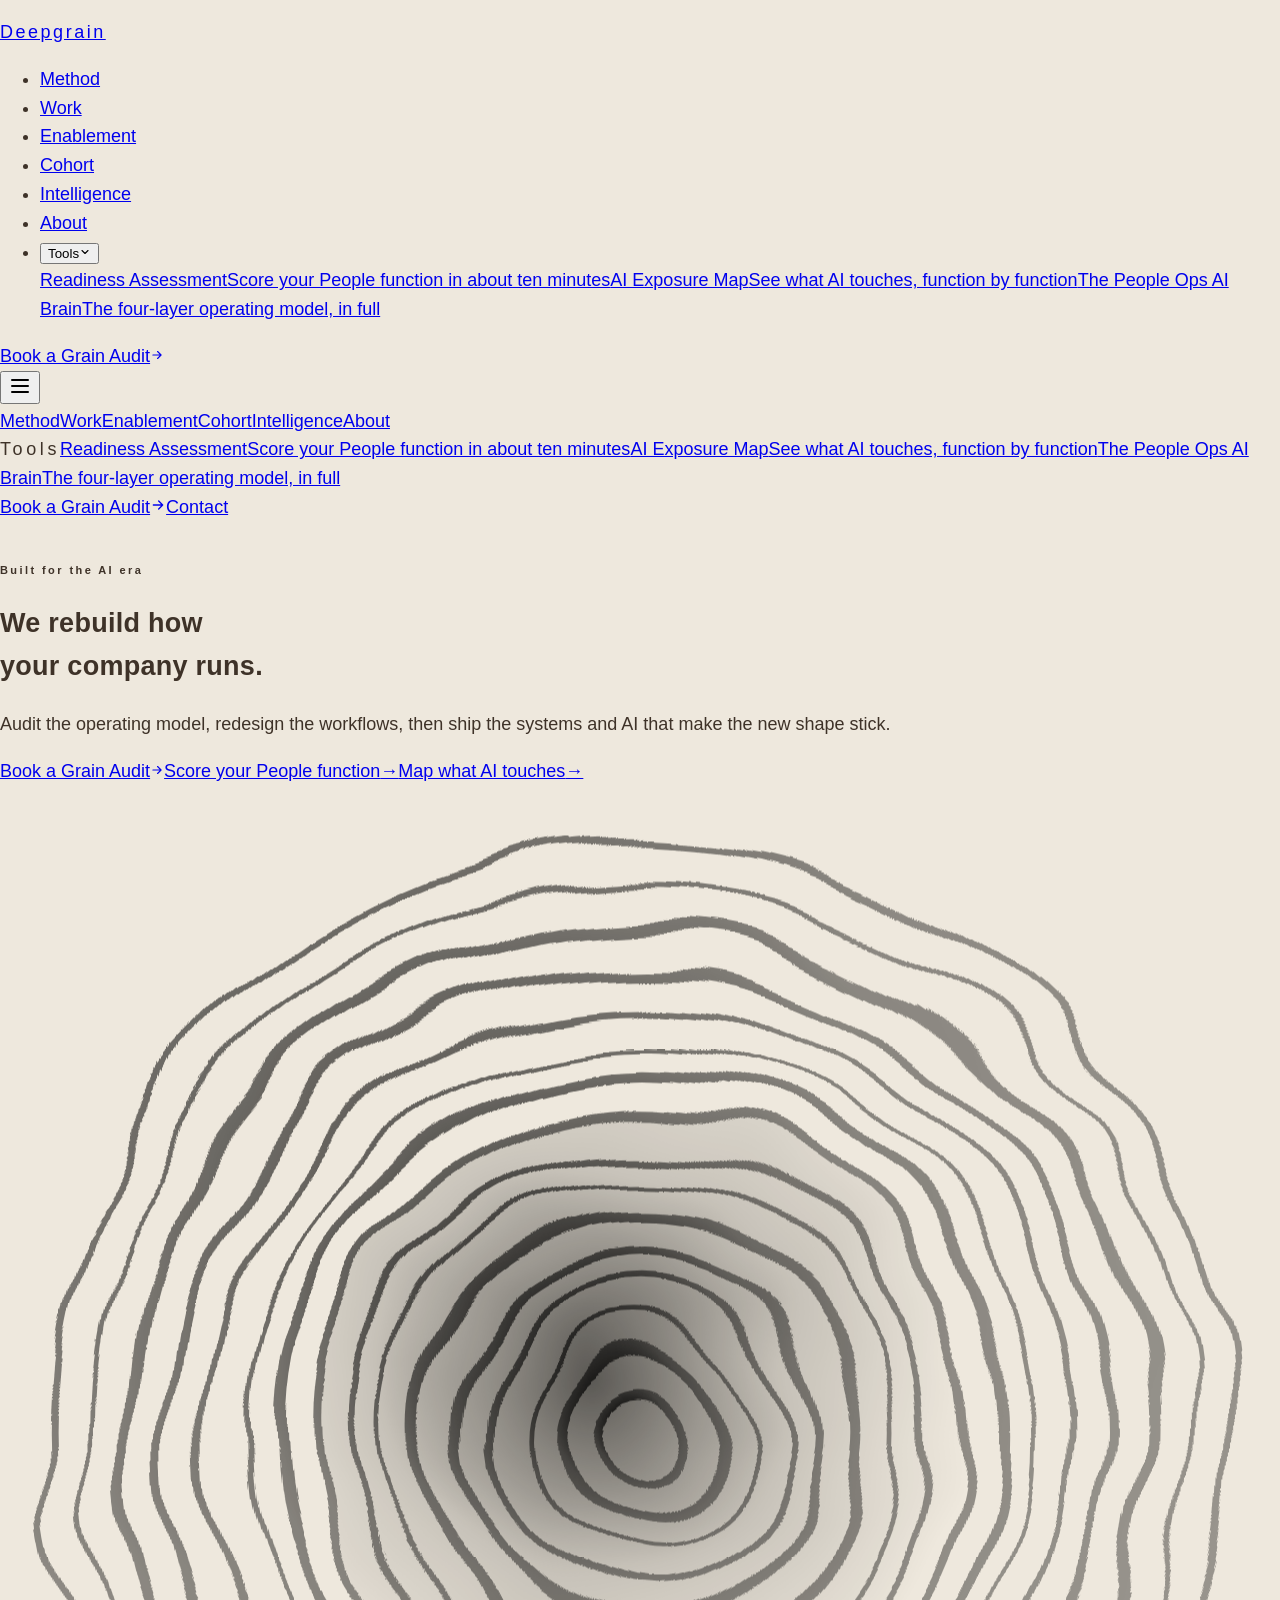
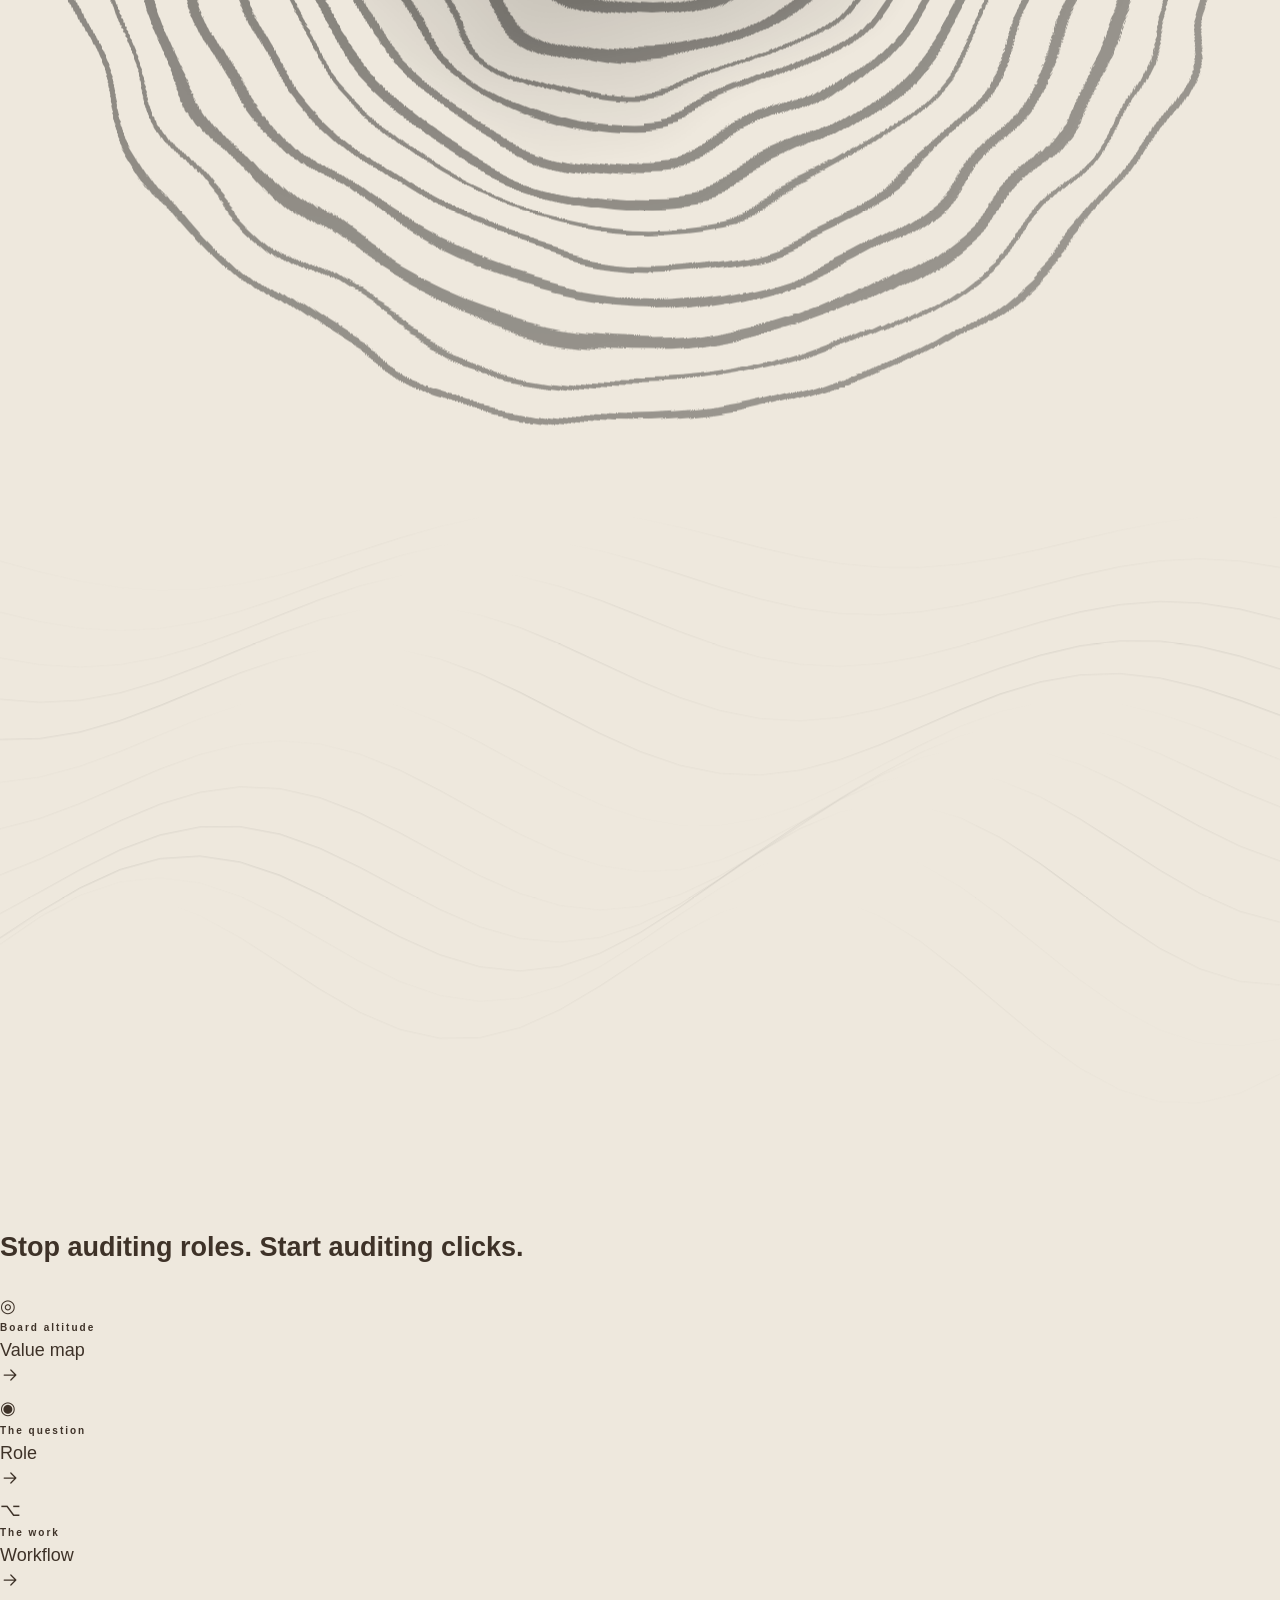
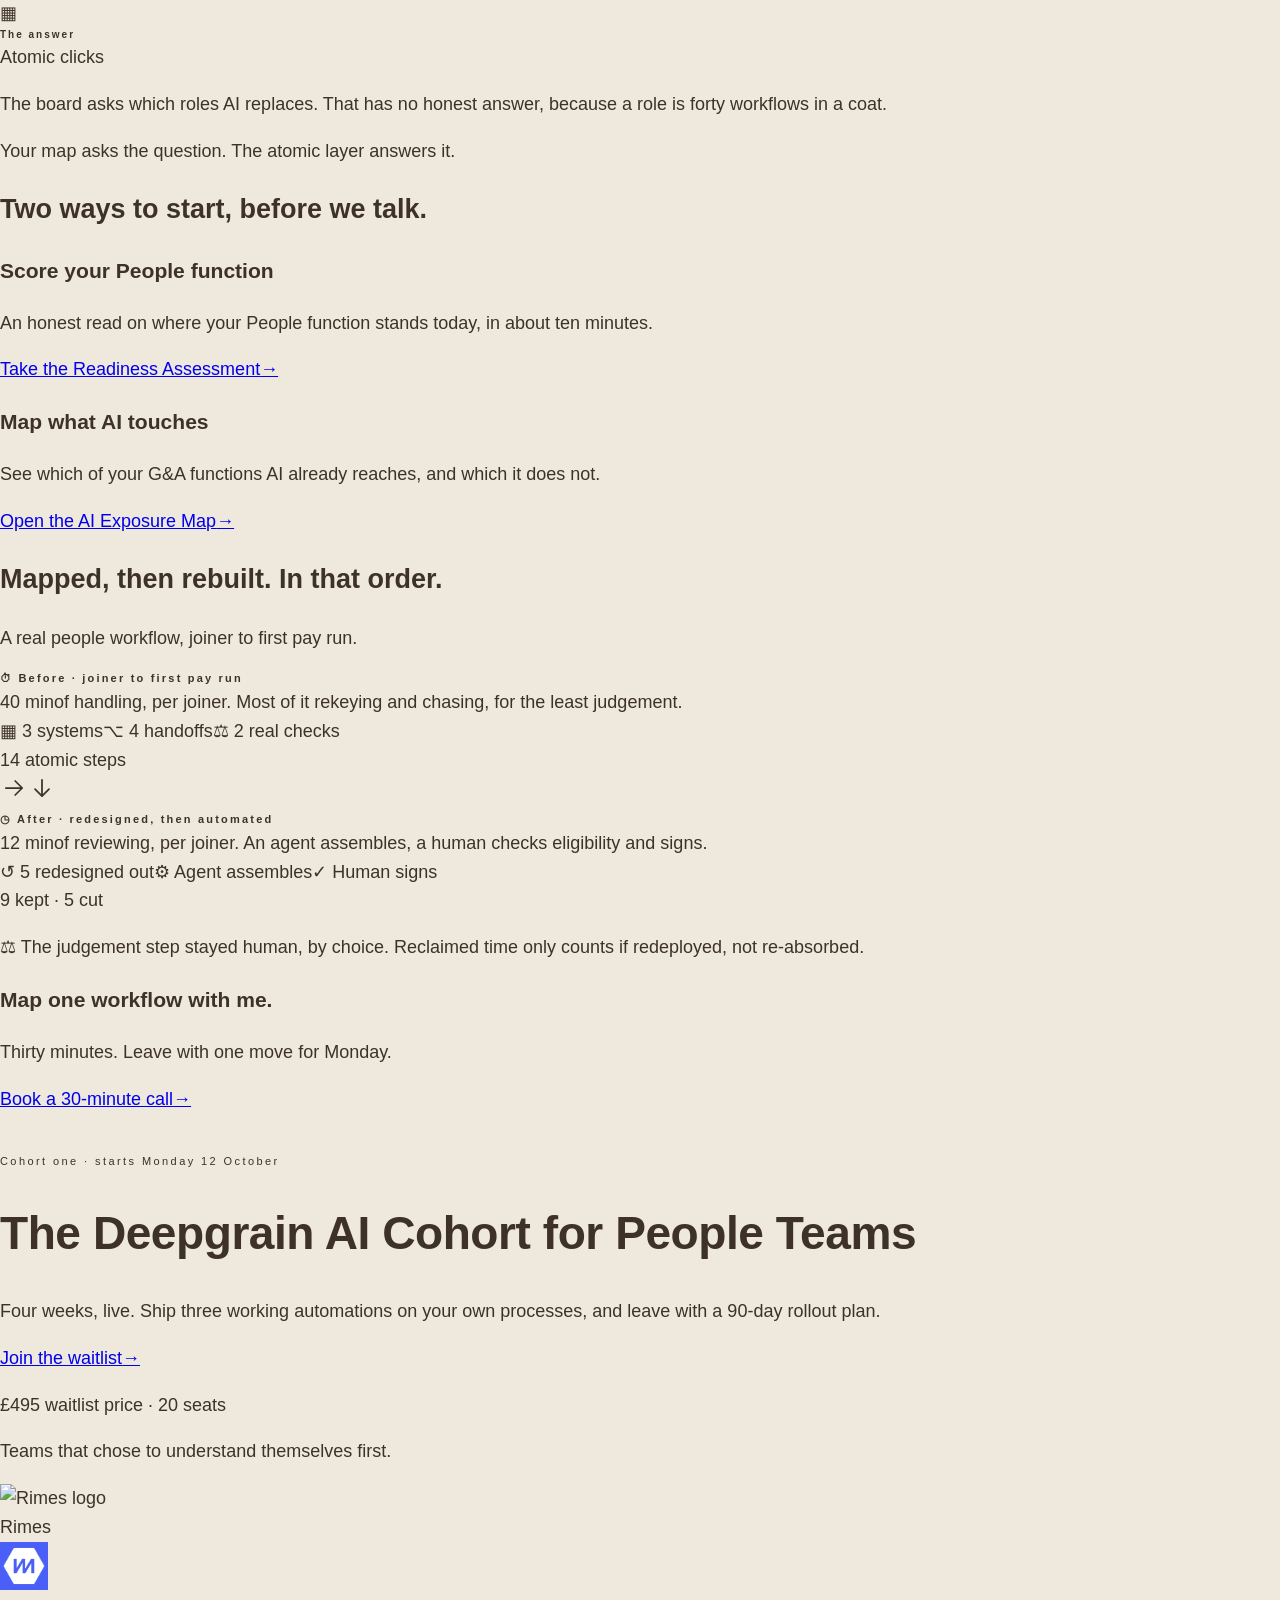
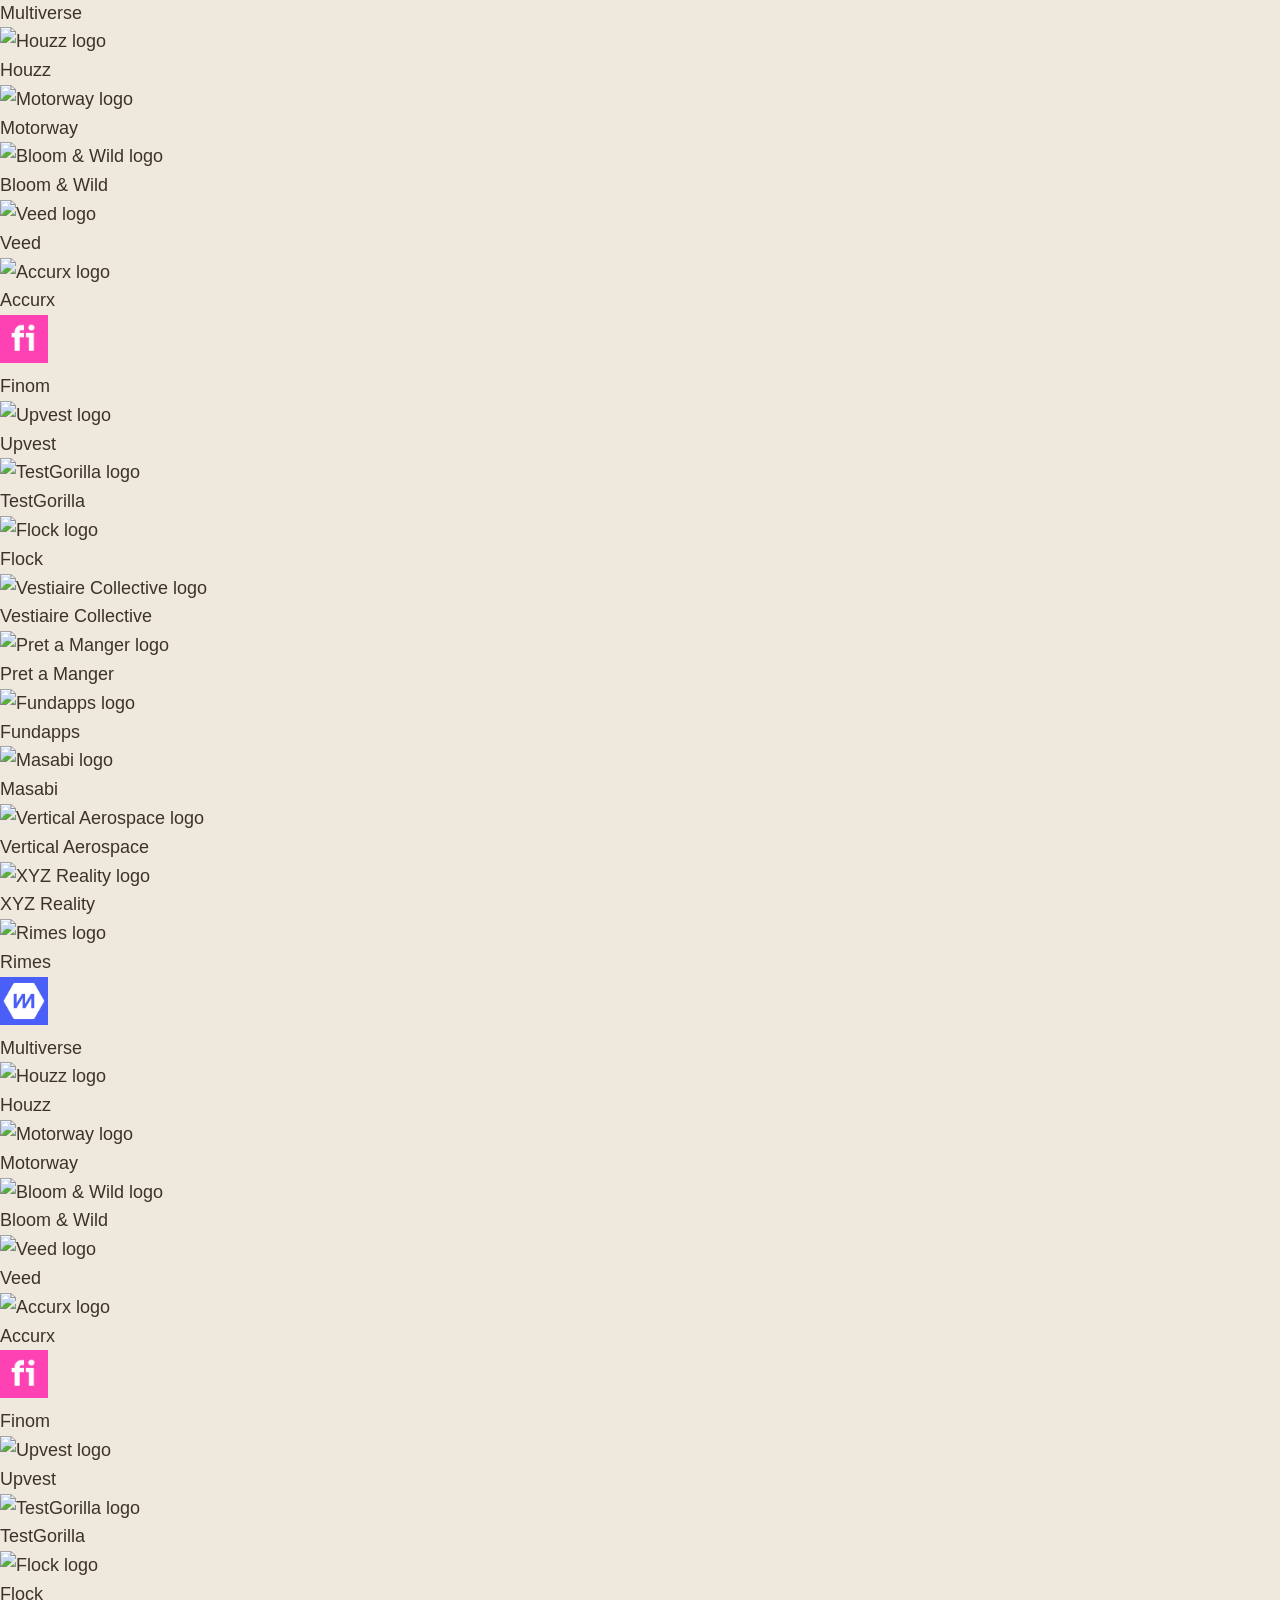
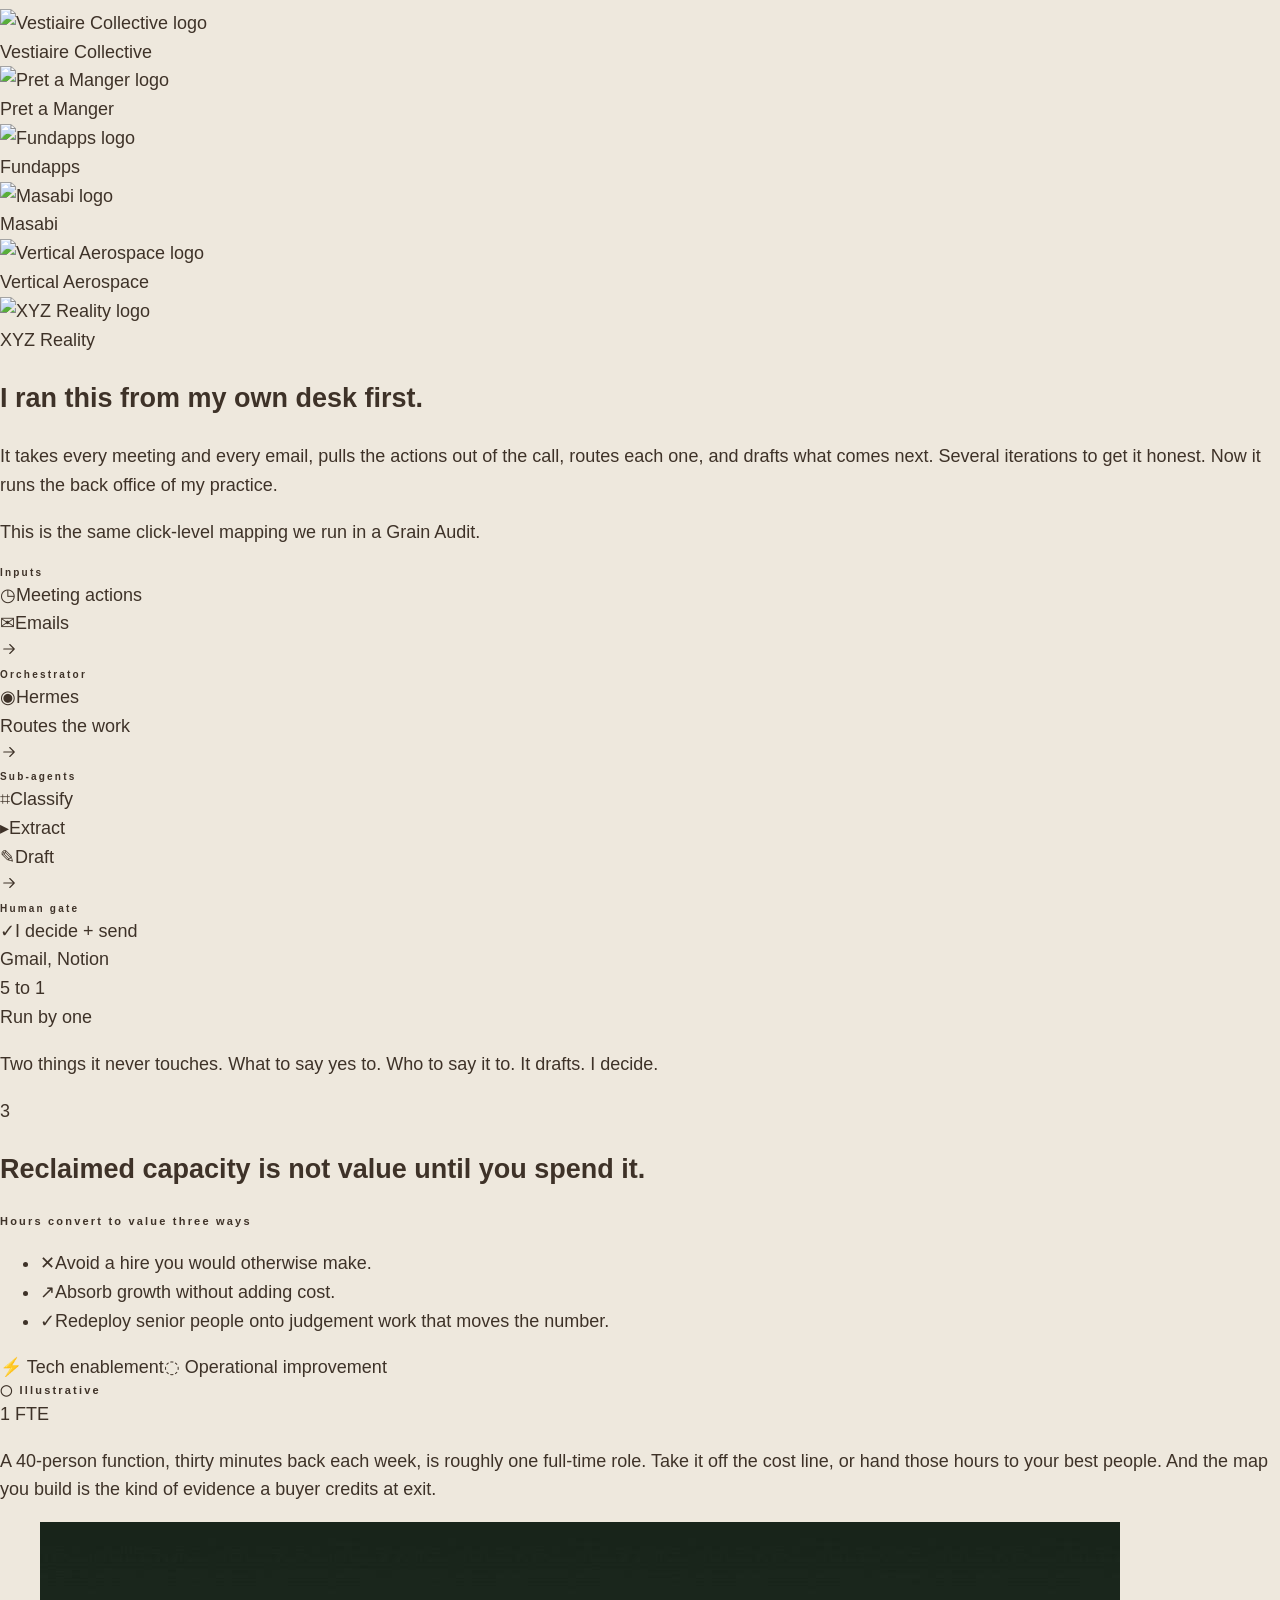
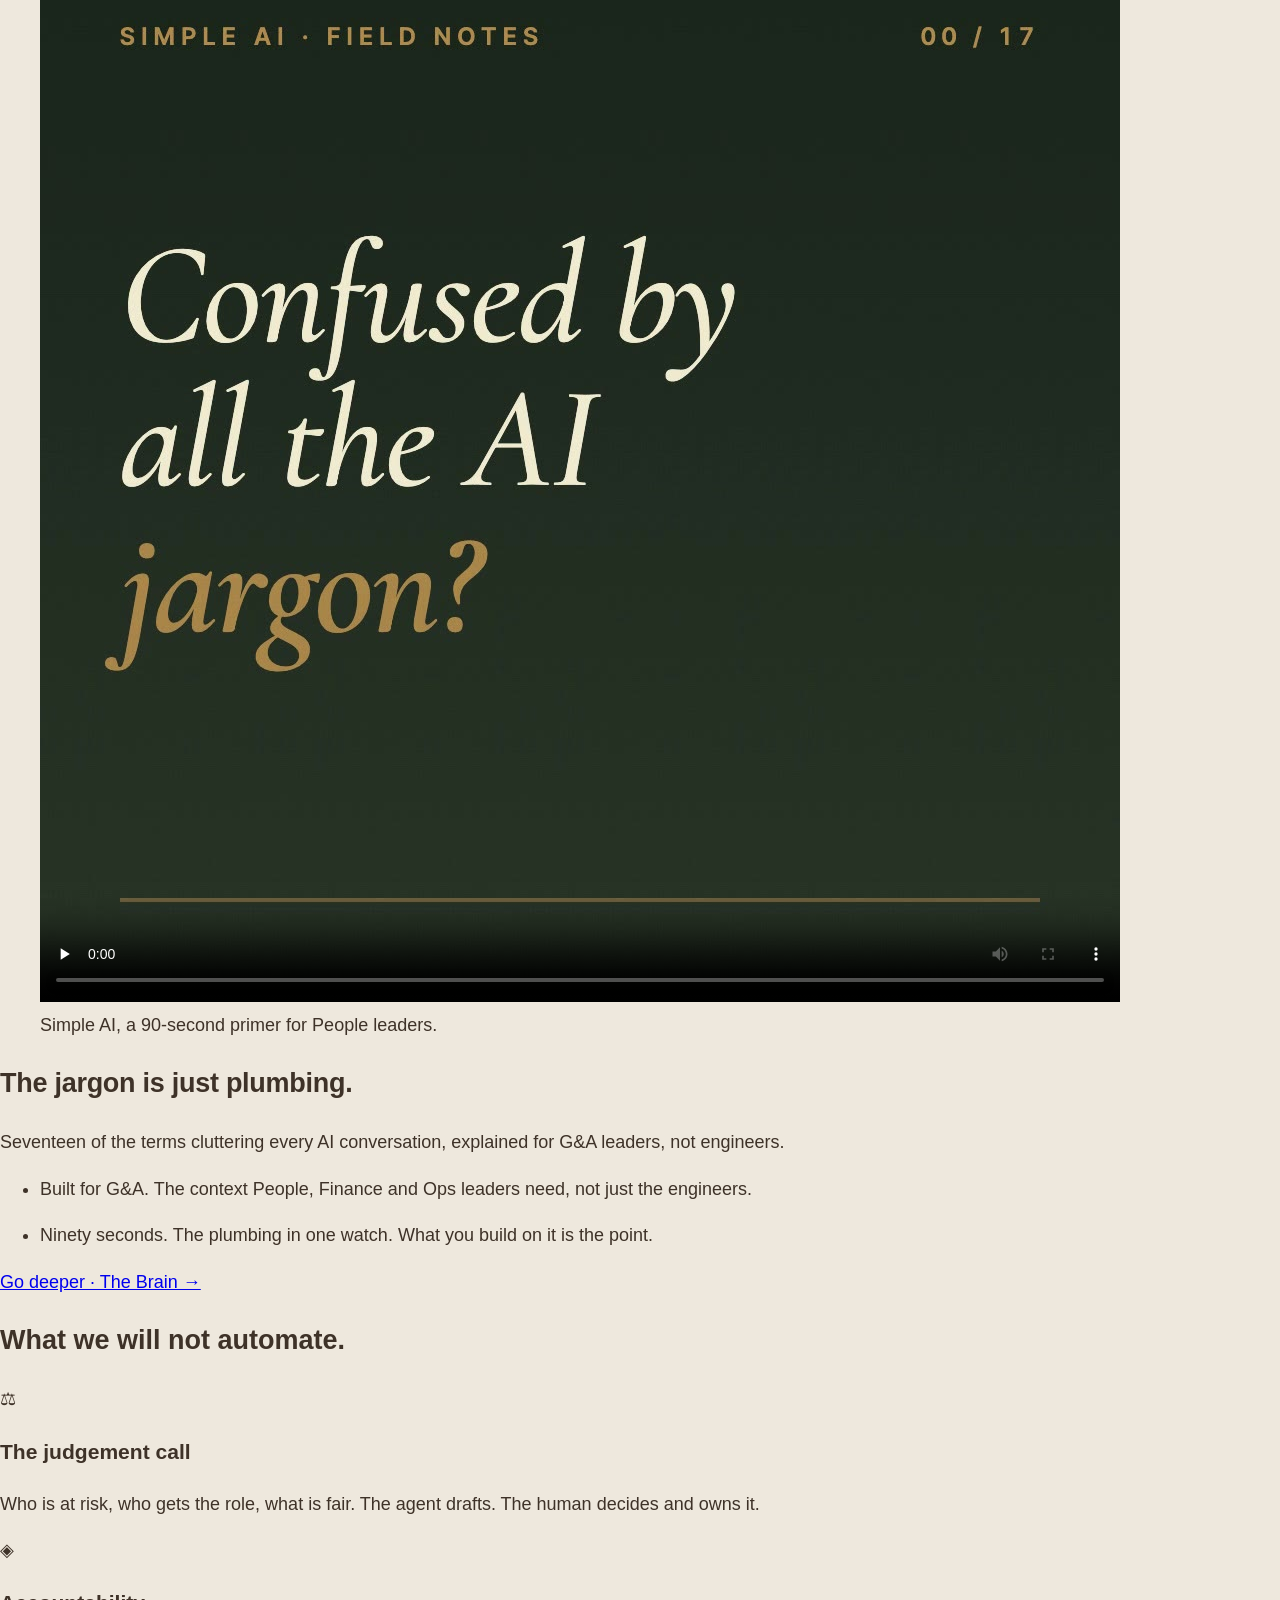
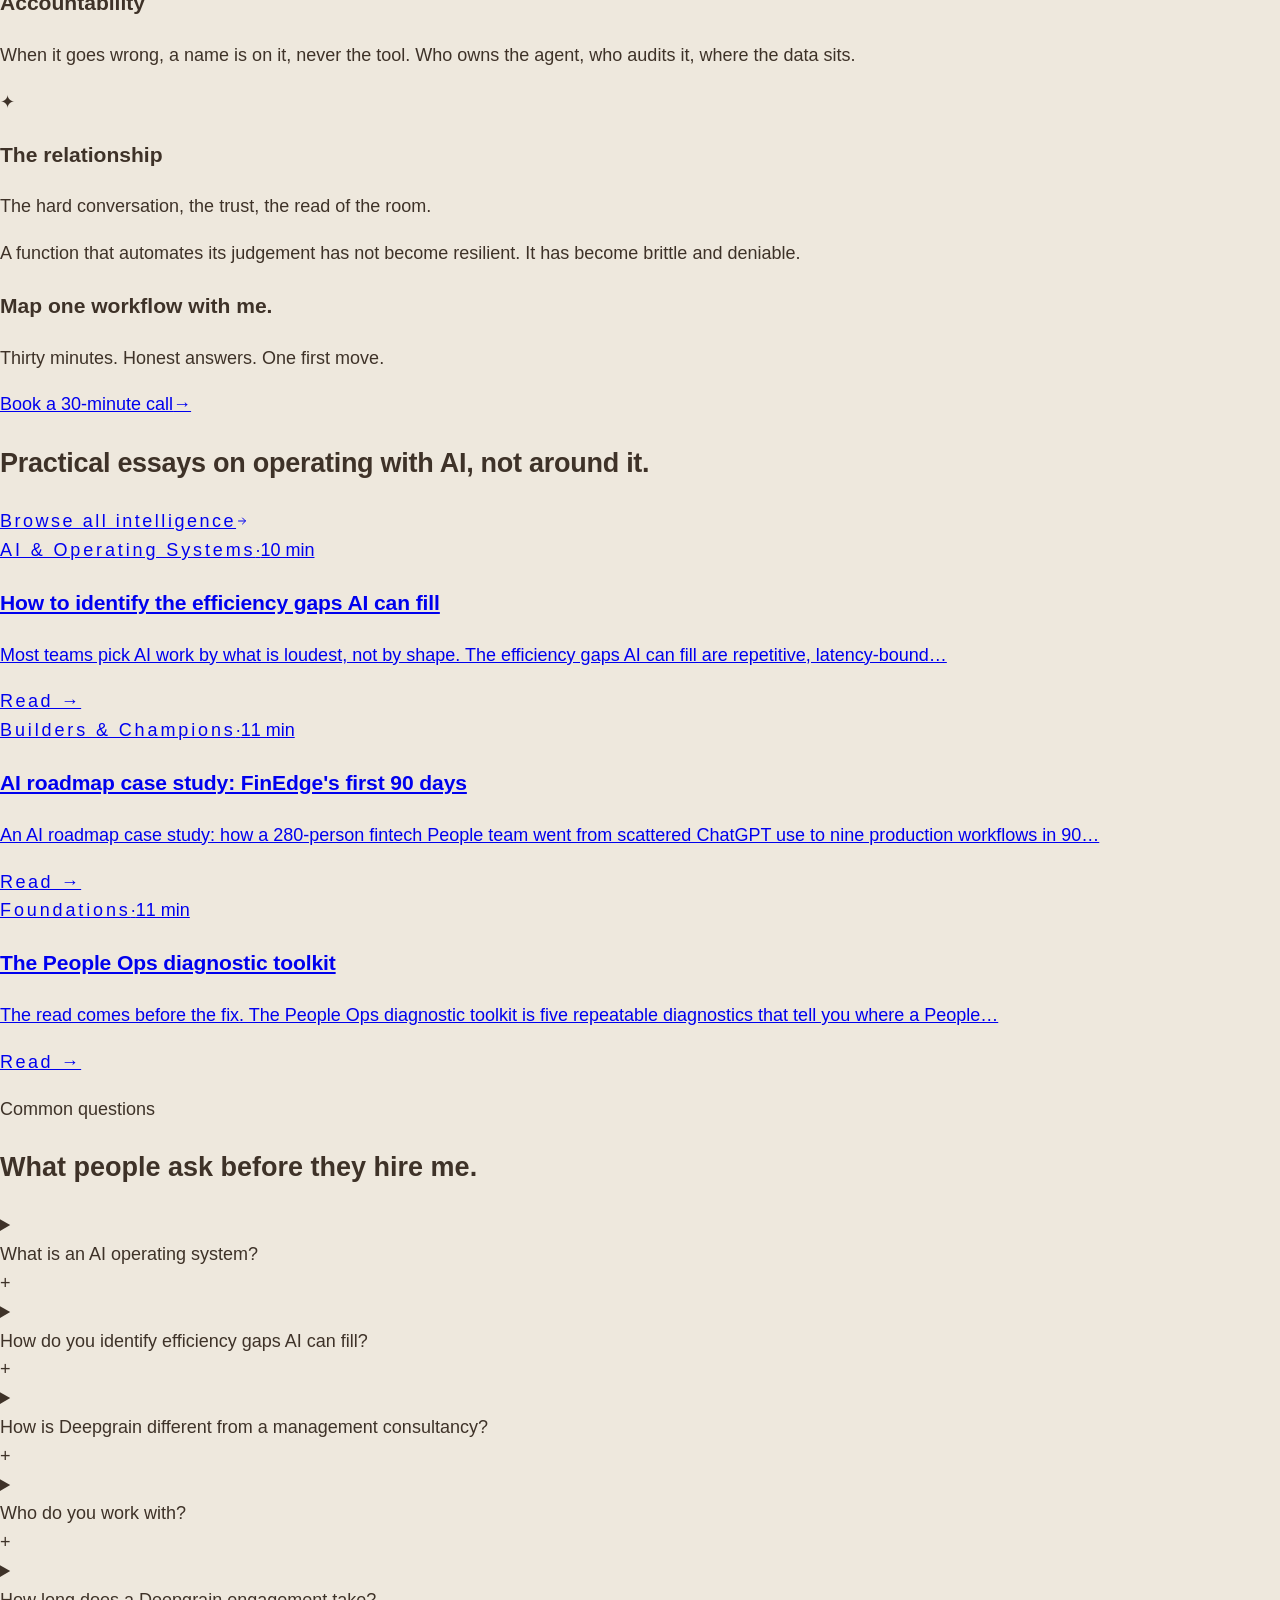
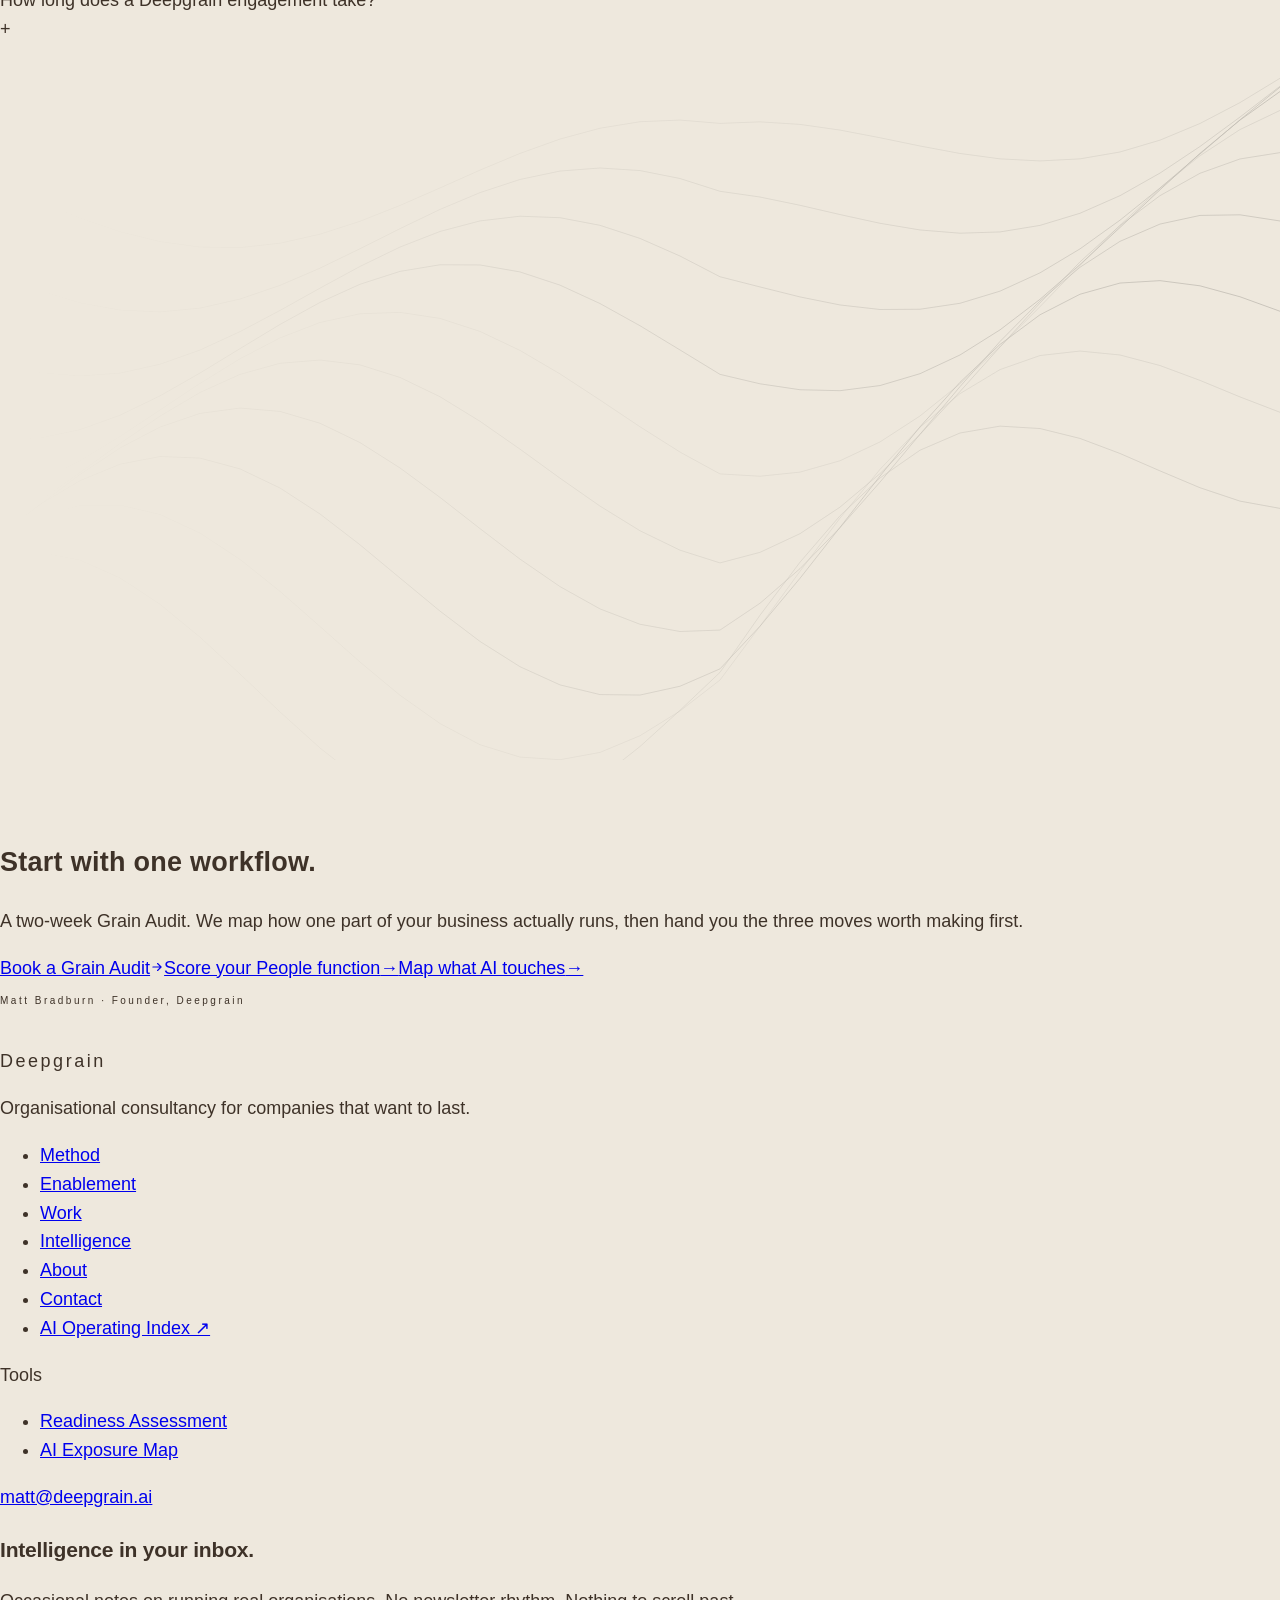
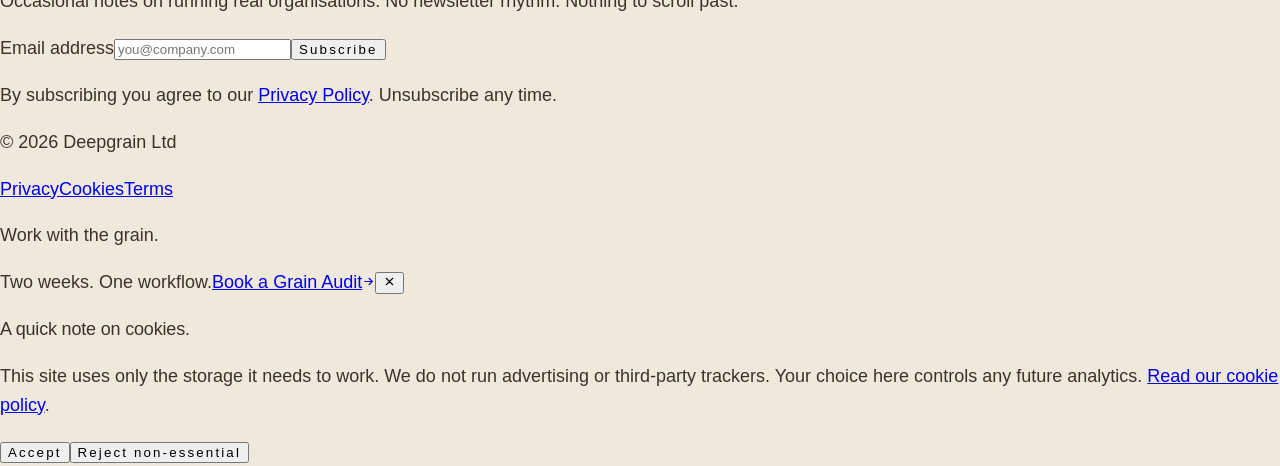
==== index.html @ 2b896854 "Static deploy of deepgrain.ai/waitlist (prerendered, base /deepgrain-waitlist/)" ====
<!DOCTYPE html><html lang="en" class="js-reveal"><head>
    <meta charset="UTF-8">
    <meta name="viewport" content="width=device-width, initial-scale=1.0">

    <!-- Critical CSS: paints the linen background + system-font body text
         before the Tailwind bundle parses, improving First Contentful Paint.
         Values mirror :root tokens and the body rule in src/index.css. -->
    <style>
      html, body { margin: 0; background: hsl(39 32% 90%); color: hsl(26 21% 20%); }
      body { font-family: -apple-system, 'Helvetica Neue', Arial, sans-serif; font-size: 18px; line-height: 1.6; -webkit-font-smoothing: antialiased; }
      #root { min-height: 100vh; }
    </style>

    <!-- Warm the Unsplash connection alongside the hero image preload below. -->
    <link rel="preconnect" href="https://images.unsplash.com" crossorigin="">
    <link rel="dns-prefetch" href="https://images.unsplash.com">

    <!-- Google tag (gtag.js) - SPA: pageviews fired manually per route in src/components/analytics/Analytics.tsx
         Loaded after window 'load' to keep ~156KB of analytics JS off the critical path (FCP/LCP).
         dataLayer + gtag shim are defined synchronously so route-change events queued before the
         script loads are buffered and replayed by gtag.js once it initializes. -->
    <script>
      window.dataLayer = window.dataLayer || [];
      function gtag(){dataLayer.push(arguments);}
      window.gtag = gtag;
      gtag('js', new Date());
      gtag('config', 'G-93DFWMX8GP', { send_page_view: false });
      window.addEventListener('load', function () {
        setTimeout(function () {
          var s = document.createElement('script');
          s.async = true;
          s.src = 'https://www.googletagmanager.com/gtag/js?id=G-93DFWMX8GP';
          document.head.appendChild(s);
        }, 0);
      });
    </script>
    <title>Deepgrain | From the role to the click.</title>
    <meta name="description" content="AI driven Organisational consultancy. Deepgrain reads how your organisation actually works, then builds what lasts.">
    <meta name="author" content="Deepgrain">
    <meta name="robots" content="index, follow, max-image-preview:large, max-snippet:-1">
    <meta name="googlebot" content="index, follow">
    <!-- Canonical is set per-route via <Helmet> in PageMeta; the prerender
         bakes the correct self-referencing value into each dist/*.html. -->

    <link rel="alternate" type="text/plain" title="llms.txt" href="https://deepgrain.ai/llms.txt">
    <link rel="sitemap" type="application/xml" title="Sitemap" href="https://deepgrain.ai/sitemap.xml">
    <link rel="alternate" type="application/rss+xml" title="Deepgrain Intelligence" href="https://deepgrain.ai/feed.xml">
    <link rel="alternate" type="application/rss+xml" title="Deepgrain People Ops AI" href="https://deepgrain.ai/feed/people-ops.xml">
    <link rel="apple-touch-icon" href="/deepgrain-waitlist/favicon.png">
    <link rel="manifest" href="/deepgrain-waitlist/site.webmanifest">
    <meta name="theme-color" content="#1F3A2E">
    <meta name="apple-mobile-web-app-capable" content="yes">
    <meta name="apple-mobile-web-app-status-bar-style" content="black-translucent">
    <meta name="apple-mobile-web-app-title" content="Deepgrain">

    <!-- Hero LCP image. Quality lowered to q=40 because the image sits under
         a green/55 overlay + gradient - detail is invisible, bytes are not.
         Cuts ~30% transfer vs q=55/60 with no perceptible visual change. -->
    <link rel="preload" as="image" href="https://images.unsplash.com/photo-1448375240586-882707db888b?auto=format&amp;fit=crop&amp;w=1200&amp;q=40&amp;fm=webp" imagesrcset="https://images.unsplash.com/photo-1448375240586-882707db888b?auto=format&amp;fit=crop&amp;w=400&amp;q=40&amp;fm=webp 400w, https://images.unsplash.com/photo-1448375240586-882707db888b?auto=format&amp;fit=crop&amp;w=640&amp;q=40&amp;fm=webp 640w, https://images.unsplash.com/photo-1448375240586-882707db888b?auto=format&amp;fit=crop&amp;w=1200&amp;q=40&amp;fm=webp 1200w, https://images.unsplash.com/photo-1448375240586-882707db888b?auto=format&amp;fit=crop&amp;w=1600&amp;q=45&amp;fm=webp 1600w" imagesizes="100vw" fetchpriority="high">

    <link rel="preconnect" href="https://fonts.googleapis.com" crossorigin="">
    <link rel="preconnect" href="https://fonts.gstatic.com" crossorigin="">
    <link rel="preload" as="style" href="https://fonts.googleapis.com/css2?family=Cormorant+Garamond:ital,wght@0,400;0,500;0,600;1,400&amp;display=swap">
    <link rel="stylesheet" href="https://fonts.googleapis.com/css2?family=Cormorant+Garamond:ital,wght@0,400;0,500;0,600;1,400&amp;display=swap" media="all" onload="this.media='all'">
    <noscript>
      <link rel="stylesheet" href="https://fonts.googleapis.com/css2?family=Cormorant+Garamond:ital,wght@0,400;0,500;0,600;1,400&display=swap" />
    </noscript>

    <!-- Sitewide fallback for non-JS social crawlers (LinkedIn, Slack, Facebook).
         Per-route <Helmet> in PageMeta replaces og:title/description/url for
         JS-aware crawlers, so each route gets a unique social preview. We
         intentionally do NOT ship og:url here - without a self-referencing
         value the crawler falls back to the request URL, which is correct. -->
    <meta property="og:type" content="website">
    <meta property="og:image" content="https://storage.googleapis.com/gpt-engineer-file-uploads/oMHB1Lizpsb4AmTRki8gQlUCXtq1/social-images/social-1782592776349-share-square.webp">

    <meta name="twitter:card" content="summary_large_image">
    <meta name="twitter:image" content="https://storage.googleapis.com/gpt-engineer-file-uploads/oMHB1Lizpsb4AmTRki8gQlUCXtq1/social-images/social-1782592776349-share-square.webp">

    <script type="application/ld+json">
      {
        "@context": "https://schema.org",
        "@graph": [
          {
            "@type": "Organization",
            "@id": "https://deepgrain.ai/#organization",
            "name": "Deepgrain",
            "url": "https://deepgrain.ai/",
            "logo": "https://deepgrain.ai/og-image.png",
            "founder": { "@type": "Person", "name": "Matthew Bradburn" },
            "email": "matt@deepgrain.ai",
            "description": "Organisational consultancy that reads the grain of how a company actually operates - then changes it without breaking what works."
          },
          {
            "@type": "WebSite",
            "@id": "https://deepgrain.ai/#website",
            "url": "https://deepgrain.ai/",
            "name": "Deepgrain",
            "publisher": { "@id": "https://deepgrain.ai/#organization" },
            "inLanguage": "en-GB"
          }
        ]
      }
    </script>

    <!-- VideoObject for the homepage hero video. The same schema is also
         emitted at runtime by src/pages/Home.tsx via Helmet (deduped by
         crawlers), but it must exist in the static HTML so non-JS
         crawlers and the build-time JSON-LD validator can see it. -->
    <script type="application/ld+json">
      {
        "@context": "https://schema.org",
        "@type": "VideoObject",
        "name": "Simple AI, a 90-second primer for G&A leaders",
        "description": "Seventeen of the terms cluttering every AI conversation, in plain English. Made for G&A leaders, not engineers.",
        "thumbnailUrl": ["https://www.deepgrain.ai/simple-ai-poster.jpg"],
        "uploadDate": "2026-05-01T00:00:00+00:00",
        "duration": "PT1M30S",
        "contentUrl": "https://www.deepgrain.ai/simple-ai.mp4",
        "embedUrl": "https://www.deepgrain.ai/simple-ai.mp4",
        "publisher": { "@id": "https://www.deepgrain.ai/#organization" }
      }
    </script>

    <meta name="google-site-verification" content="onDuxWPF0zD1JWeKBMzAfi1SEU4NaIumfdwmB156Ctg">
      
  
  
  
  <meta property="og:title" content="Deepgrain | Work with the grain.">
  <meta name="twitter:title" content="Deepgrain | Work with the grain.">
  <meta property="og:description" content="AI driven Organisational consultancy. Deepgrain reads how your organisation actually works, then builds what lasts.">
  <meta name="twitter:description" content="AI driven Organisational consultancy. Deepgrain reads how your organisation actually works, then builds what lasts.">
  <script type="module" crossorigin="" src="/deepgrain-waitlist/assets/index-BuiVRTBm.js"></script>
  <link rel="stylesheet" crossorigin="" href="/deepgrain-waitlist/assets/index-xzKdfkGu.css">
<link rel="modulepreload" as="script" crossorigin="" href="/deepgrain-waitlist/assets/LogoCarousel-CWQDDSxD.js"><link rel="modulepreload" as="script" crossorigin="" href="/deepgrain-waitlist/assets/Eyebrow-QkmQ08b_.js"><link rel="modulepreload" as="script" crossorigin="" href="/deepgrain-waitlist/assets/SimpleAIPrimer-mYj8cdsC.js"><link rel="modulepreload" as="script" crossorigin="" href="/deepgrain-waitlist/assets/PillButton-B5LBiC33.js"><link rel="modulepreload" as="script" crossorigin="" href="/deepgrain-waitlist/assets/IntelligenceTeaser-J3jcI8MO.js"><link rel="modulepreload" as="script" crossorigin="" href="/deepgrain-waitlist/assets/intelligence-Db3AA8lj.js"><link rel="modulepreload" as="script" crossorigin="" href="/deepgrain-waitlist/assets/ArticleCard-CVekBE_1.js"><link rel="modulepreload" as="script" crossorigin="" href="/deepgrain-waitlist/assets/HomeFAQ-N5BBAhmT.js"><link rel="modulepreload" as="script" crossorigin="" href="/deepgrain-waitlist/assets/FAQ-Kgawy8h0.js"><link rel="modulepreload" as="script" crossorigin="" href="/deepgrain-waitlist/assets/ScrollReveal-BjOLxTqJ.js"><link rel="modulepreload" as="script" crossorigin="" href="/deepgrain-waitlist/assets/BrassRule-DKjkiqYJ.js"><link rel="modulepreload" as="script" crossorigin="" href="/deepgrain-waitlist/assets/EmailCapture-DnC5C4Vb.js"><link rel="modulepreload" as="script" crossorigin="" href="/deepgrain-waitlist/assets/client-vf7xoWvQ.js"><link rel="modulepreload" as="script" crossorigin="" href="/deepgrain-waitlist/assets/types-4og3oiYD.js"><link rel="canonical" href="https://www.deepgrain.ai/" data-rh="true"><meta name="description" content="Organisational consultancy for the AI era. We audit how your function actually operates, then build the agentic systems and team capability to evolve it." data-rh="true"><meta property="og:title" content="Deepgrain | From the role to the click." data-rh="true"><meta property="og:description" content="Organisational consultancy for the AI era. We audit how your function actually operates, then build the agentic systems and team capability to evolve it." data-rh="true"><meta property="og:url" content="https://www.deepgrain.ai/" data-rh="true"><meta property="og:type" content="website" data-rh="true"><meta property="og:image" content="https://www.deepgrain.ai/og-image.png" data-rh="true"><meta property="og:image:width" content="1200" data-rh="true"><meta property="og:image:height" content="630" data-rh="true"><meta name="twitter:card" content="summary_large_image" data-rh="true"><meta name="twitter:title" content="Deepgrain | From the role to the click." data-rh="true"><meta name="twitter:description" content="Organisational consultancy for the AI era. We audit how your function actually operates, then build the agentic systems and team capability to evolve it." data-rh="true"><meta name="twitter:image" content="https://www.deepgrain.ai/og-image.png" data-rh="true"><script type="application/ld+json" data-rh="true">{"@context":"https://schema.org","@type":"Organization","@id":"https://www.deepgrain.ai/#organization","name":"Deepgrain","url":"https://www.deepgrain.ai","logo":{"@type":"ImageObject","url":"https://www.deepgrain.ai/og-image.png"},"founder":{"@id":"https://www.deepgrain.ai/about#matthew-bradburn"},"description":"Organisational consultancy that reads the grain of how a company actually operates, then changes it without breaking what works.","sameAs":["https://www.linkedin.com/company/deepgrain"]}</script><script type="application/ld+json" data-rh="true">{"@context":"https://schema.org","@type":"Person","@id":"https://www.deepgrain.ai/about#matthew-bradburn","name":"Matthew Bradburn","url":"https://www.deepgrain.ai/about","jobTitle":"Operating consultant","worksFor":{"@id":"https://www.deepgrain.ai/#organization"},"description":"Operating consultant working with founders and operating leaders building AI-native, defence, financial data, transit, and climate companies.","sameAs":["https://www.linkedin.com/in/matthewbradburn"]}</script><script type="application/ld+json" data-rh="true">{"@context":"https://schema.org","@type":"WebSite","@id":"https://www.deepgrain.ai/#website","url":"https://www.deepgrain.ai","name":"Deepgrain","publisher":{"@id":"https://www.deepgrain.ai/#organization"},"inLanguage":"en-GB"}</script><script type="application/ld+json" data-rh="true">{"@context":"https://schema.org","@type":"ProfessionalService","@id":"https://www.deepgrain.ai/#service","name":"Deepgrain","url":"https://www.deepgrain.ai","parentOrganization":{"@id":"https://www.deepgrain.ai/#organization"},"founder":{"@id":"https://www.deepgrain.ai/about#matthew-bradburn"},"serviceType":["Organisational consultancy","AI operating systems","AI enablement","Operating diagnostics"],"areaServed":[{"@type":"Country","name":"United Kingdom"},{"@type":"Place","name":"Europe"},{"@type":"Place","name":"North America"}],"audience":{"@type":"BusinessAudience","audienceType":"Founder-led companies in AI-native, defence, financial data, transit and climate sectors"}}</script><script type="application/ld+json" data-rh="true">{"@context":"https://schema.org","@type":"VideoObject","name":"Simple AI, a 90-second primer for G&A leaders","description":"Seventeen of the terms cluttering every AI conversation, in plain English. Made for G&A leaders, not engineers.","thumbnailUrl":["https://www.deepgrain.ai/simple-ai-poster.jpg"],"uploadDate":"2026-05-01T00:00:00+00:00","duration":"PT1M30S","contentUrl":"https://www.deepgrain.ai/simple-ai.mp4","embedUrl":"https://www.deepgrain.ai/simple-ai.mp4","publisher":{"@id":"https://www.deepgrain.ai/#organization"}}</script><script type="application/ld+json" data-rh="true">{"@context":"https://schema.org","@type":"FAQPage","mainEntity":[{"@type":"Question","name":"What is an AI operating system?","acceptedAnswer":{"@type":"Answer","text":"An AI operating system is the connective layer between AI models and the work a company does. It coordinates data, tools, agents, governance, and the operating cadence around them, so AI capability compounds into output rather than living as isolated demos. The model is the engine. The AI OS is the rest of the car."}},{"@type":"Question","name":"How do you identify efficiency gaps AI can fill?","acceptedAnswer":{"@type":"Answer","text":"We look at four signals in the existing work: repetition, latency, judgement shape, and contestability. A workflow that runs often, waits hours on a human whose contribution is minutes, has judgement that is pattern-matching rather than novel, and has a clear owner who can sign off changes, is almost always an AI-shaped gap. A Grain Audit beats a three-month strategy deck for finding the first one."}},{"@type":"Question","name":"How is Deepgrain different from a management consultancy?","acceptedAnswer":{"@type":"Answer","text":"A management consultancy delivers a slide deck and a recommendation. Deepgrain reads the grain of how the company actually operates, then builds the strategy, the AI systems, and the people who can keep evolving them after we leave. We ship working software and trained operators, not just frameworks."}},{"@type":"Question","name":"Who do you work with?","acceptedAnswer":{"@type":"Answer","text":"Founder-led companies between Series A and Series C in AI-native, defence, financial data, transit, and climate sectors. The common shape is a founder or operating leader who can see the gap between what the team does today and what the operating system needs to do at the next stage."}},{"@type":"Question","name":"How long does a Deepgrain engagement take?","acceptedAnswer":{"@type":"Answer","text":"A diagnostic is 30 days. A build engagement is typically 8 to 16 weeks per function, scoped around one or two operating workflows we can take from manual to AI-native end to end. Enablement runs alongside, so the team owns the system by the time we leave."}}]}</script><script async="" src="https://www.googletagmanager.com/gtag/js?id=G-93DFWMX8GP"></script></head>

  <body>
    <div id="root"><div role="region" aria-label="Notifications (F8)" tabindex="-1" style="pointer-events: none;"><ol tabindex="-1" class="fixed top-0 z-[100] flex max-h-screen w-full flex-col-reverse p-4 sm:bottom-0 sm:right-0 sm:top-auto sm:flex-col md:max-w-[420px]"></ol></div><div class="min-h-screen flex flex-col bg-linen" data-prerender-ready="true"><nav class="fixed top-0 inset-x-0 z-50 transition-all duration-300 bg-transparent"><div class="container-grain flex items-center justify-between h-24 md:h-28"><a class="font-display text-cream uppercase font-semibold text-2xl md:text-3xl" href="/deepgrain-waitlist/" data-discover="true" style="letter-spacing: 0.14em;">Deepgrain</a><div class="hidden md:flex items-center gap-9"><ul class="flex items-center gap-9"><li class="relative"><a class="font-sans uppercase text-[11px] tracking-[0.12em] transition-opacity duration-200 text-cream/70 hover:opacity-100" href="/deepgrain-waitlist/method" data-discover="true">Method</a></li><li class="relative"><a class="font-sans uppercase text-[11px] tracking-[0.12em] transition-opacity duration-200 text-cream/70 hover:opacity-100" href="/deepgrain-waitlist/work" data-discover="true">Work</a></li><li class="relative"><a class="font-sans uppercase text-[11px] tracking-[0.12em] transition-opacity duration-200 text-cream/70 hover:opacity-100" href="/deepgrain-waitlist/enablement" data-discover="true">Enablement</a></li><li class="relative"><a class="font-sans uppercase text-[11px] tracking-[0.12em] transition-opacity duration-200 text-cream/70 hover:opacity-100" href="/deepgrain-waitlist/waitlist" data-discover="true">Cohort</a></li><li class="relative"><a class="font-sans uppercase text-[11px] tracking-[0.12em] transition-opacity duration-200 text-cream/70 hover:opacity-100" href="/deepgrain-waitlist/intelligence" data-discover="true">Intelligence</a></li><li class="relative"><a class="font-sans uppercase text-[11px] tracking-[0.12em] transition-opacity duration-200 text-cream/70 hover:opacity-100" href="/deepgrain-waitlist/about" data-discover="true">About</a></li><li class="relative group"><button type="button" aria-haspopup="true" aria-expanded="false" class="font-sans uppercase text-[11px] tracking-[0.12em] transition-opacity duration-200 inline-flex items-center gap-1.5 cursor-pointer text-cream/70 hover:opacity-100">Tools<svg width="12" height="12" viewBox="0 0 24 24" fill="none" aria-hidden="true" class="opacity-60 transition-transform duration-300 group-hover:rotate-180 group-focus-within:rotate-180"><path d="m6 9 6 6 6-6" stroke="currentColor" stroke-width="2.2" stroke-linecap="round" stroke-linejoin="round"></path></svg></button><div class="absolute right-0 top-full pt-5 transition-all duration-200 ease-[cubic-bezier(0.32,0.72,0,1)] opacity-0 invisible translate-y-1 group-hover:opacity-100 group-hover:visible group-hover:translate-y-0 group-focus-within:opacity-100 group-focus-within:visible group-focus-within:translate-y-0"><div class="w-[320px] rounded-[16px] bg-bark ring-1 ring-cream/15 shadow-[0_30px_60px_-15px_rgba(0,0,0,0.6)] p-2"><a class="block rounded-[10px] px-3.5 py-3 transition-colors duration-200 hover:bg-cream/[0.06]" href="/deepgrain-waitlist/readiness" data-discover="true"><span class="block font-sans uppercase text-[11px] tracking-[0.12em] text-cream">Readiness Assessment</span><span class="block font-display italic text-[13px] leading-snug text-cream/55 mt-0.5">Score your People function in about ten minutes</span></a><a class="block rounded-[10px] px-3.5 py-3 transition-colors duration-200 hover:bg-cream/[0.06]" href="/deepgrain-waitlist/exposure-map" data-discover="true"><span class="block font-sans uppercase text-[11px] tracking-[0.12em] text-cream">AI Exposure Map</span><span class="block font-display italic text-[13px] leading-snug text-cream/55 mt-0.5">See what AI touches, function by function</span></a><a class="block rounded-[10px] px-3.5 py-3 transition-colors duration-200 hover:bg-cream/[0.06]" href="/deepgrain-waitlist/brain" data-discover="true"><span class="block font-sans uppercase text-[11px] tracking-[0.12em] text-cream">The People Ops AI Brain</span><span class="block font-display italic text-[13px] leading-snug text-cream/55 mt-0.5">The four-layer operating model, in full</span></a></div></div></li></ul><a class="group inline-flex items-center gap-1 rounded-full bg-cream text-green pl-5 pr-2.5 py-2 font-sans uppercase text-[11px] tracking-[0.12em] transition-all duration-500 ease-[cubic-bezier(0.32,0.72,0,1)] hover:bg-cream/90 active:scale-[0.98] shadow-[0_1px_0_hsl(var(--cream)/0.6)_inset]" href="/deepgrain-waitlist/grain-audit" data-discover="true">Book a Grain Audit<span class="ml-0.5 inline-flex h-6 w-6 items-center justify-center rounded-full bg-green/10 text-green transition-transform duration-500 ease-[cubic-bezier(0.32,0.72,0,1)] group-hover:translate-x-0.5"><svg width="14" height="14" viewBox="0 0 24 24" fill="none" aria-hidden="true"><path d="M5 12h14M13 6l6 6-6 6" stroke="currentColor" stroke-width="2" stroke-linecap="round" stroke-linejoin="round"></path></svg></span></a></div><button type="button" aria-label="Open menu" aria-expanded="false" class="md:hidden text-cream p-2 -mr-2"><svg xmlns="http://www.w3.org/2000/svg" width="24" height="24" viewBox="0 0 24 24" fill="none" stroke="currentColor" stroke-width="2" stroke-linecap="round" stroke-linejoin="round" class="lucide lucide-menu"><line x1="4" x2="20" y1="12" y2="12"></line><line x1="4" x2="20" y1="6" y2="6"></line><line x1="4" x2="20" y1="18" y2="18"></line></svg></button></div></nav><div class="fixed inset-0 z-40 bg-green md:hidden transition-transform duration-[400ms] ease-[cubic-bezier(0.25,0.1,0.25,1)] overflow-y-auto -translate-y-full pointer-events-none" aria-hidden="true"><div class="min-h-full flex flex-col justify-center px-8 pt-28 pb-12 gap-8"><nav class="flex flex-col gap-5"><a class="font-display text-cream text-4xl leading-none" href="/deepgrain-waitlist/method" data-discover="true">Method</a><a class="font-display text-cream text-4xl leading-none" href="/deepgrain-waitlist/work" data-discover="true">Work</a><a class="font-display text-cream text-4xl leading-none" href="/deepgrain-waitlist/enablement" data-discover="true">Enablement</a><a class="font-display text-cream text-4xl leading-none" href="/deepgrain-waitlist/waitlist" data-discover="true">Cohort</a><a class="font-display text-cream text-4xl leading-none" href="/deepgrain-waitlist/intelligence" data-discover="true">Intelligence</a><a class="font-display text-cream text-4xl leading-none" href="/deepgrain-waitlist/about" data-discover="true">About</a></nav><div class="h-px bg-cream/15"></div><div class="flex flex-col gap-4"><span class="font-sans uppercase text-brass text-[11px]" style="letter-spacing: 0.2em;">Tools</span><a class="flex flex-col" href="/deepgrain-waitlist/readiness" data-discover="true"><span class="font-display text-cream text-2xl leading-tight">Readiness Assessment</span><span class="font-display italic text-cream/55 text-[15px] mt-0.5">Score your People function in about ten minutes</span></a><a class="flex flex-col" href="/deepgrain-waitlist/exposure-map" data-discover="true"><span class="font-display text-cream text-2xl leading-tight">AI Exposure Map</span><span class="font-display italic text-cream/55 text-[15px] mt-0.5">See what AI touches, function by function</span></a><a class="flex flex-col" href="/deepgrain-waitlist/brain" data-discover="true"><span class="font-display text-cream text-2xl leading-tight">The People Ops AI Brain</span><span class="font-display italic text-cream/55 text-[15px] mt-0.5">The four-layer operating model, in full</span></a></div><a class="group mt-2 inline-flex items-center justify-between gap-2 rounded-full bg-cream text-green pl-7 pr-3 py-4 font-sans uppercase text-[13px] tracking-[0.12em]" href="/deepgrain-waitlist/grain-audit" data-discover="true">Book a Grain Audit<span class="inline-flex h-8 w-8 items-center justify-center rounded-full bg-green/10 text-green"><svg width="16" height="16" viewBox="0 0 24 24" fill="none" aria-hidden="true"><path d="M5 12h14M13 6l6 6-6 6" stroke="currentColor" stroke-width="2" stroke-linecap="round" stroke-linejoin="round"></path></svg></span></a><a class="font-sans uppercase text-cream/50 text-[11px] tracking-[0.2em] mt-1" href="/deepgrain-waitlist/contact" data-discover="true">Contact</a></div></div><main class="flex-1 [&amp;_section+section]:brass-rule [&amp;_section:first-of-type:not([data-no-rule])]:brass-rule"><div aria-hidden="true" class="pointer-events-none fixed inset-0 z-[1] opacity-[0.035] mix-blend-multiply motion-reduce:opacity-[0.025]" style="background-image: url(&quot;data:image/svg+xml,%3Csvg%20xmlns%3D'http%3A%2F%2Fwww.w3.org%2F2000%2Fsvg'%20width%3D'140'%20height%3D'140'%3E%3Cfilter%20id%3D'n'%3E%3CfeTurbulence%20type%3D'fractalNoise'%20baseFrequency%3D'0.85'%20numOctaves%3D'2'%20stitchTiles%3D'stitch'%2F%3E%3C%2Ffilter%3E%3Crect%20width%3D'100%25'%20height%3D'100%25'%20filter%3D'url(%23n)'%2F%3E%3C%2Fsvg%3E&quot;); background-size: 140px 140px;"></div><section class="relative bg-bark text-cream overflow-hidden min-h-[620px] lg:min-h-[640px] lg:max-h-[880px] flex items-center" id="hero" data-no-rule="true"><div aria-hidden="true" class="pointer-events-none absolute inset-0 z-0 overflow-hidden" style="background: linear-gradient(180deg, hsl(var(--bark)) 0%, hsl(var(--bark-2)) 50%, hsl(var(--bark)) 100%);"><img src="/__l5e/assets-v1/ef8f1553-b427-4b49-8f79-ad65c5669aac/bark-1200.webp" srcset="/__l5e/assets-v1/ef8f1553-b427-4b49-8f79-ad65c5669aac/bark-1200.webp 1200w, /__l5e/assets-v1/f0ec7d8a-0f1b-4de9-bfee-7a26072a96ad/bark-1800.webp 1800w" sizes="100vw" alt="" loading="lazy" decoding="async" class="absolute inset-0 w-full h-full object-cover" style="opacity: 0.85; mix-blend-mode: normal;"></div><div class="absolute inset-0 bg-gradient-to-br from-green/90 via-green/70 to-bark/85 pointer-events-none z-[1]"></div><div class="absolute inset-0 bg-gradient-to-b from-green/30 via-transparent to-green/45 pointer-events-none z-[1]"></div><div class="hidden lg:block absolute right-[-6%] top-1/2 -translate-y-1/2 w-[46%] aspect-square rounded-full bg-brass/[0.14] blur-[120px] pointer-events-none z-[1]"></div><div class="relative z-10 container-grain w-full pt-24 pb-16 md:pt-28 md:pb-20 lg:py-0"><div class="grid items-center gap-12 lg:grid-cols-12 lg:gap-12"><div class="lg:col-span-7 xl:col-span-7"><div class="mb-7"><p class="inline-flex items-center gap-2.5 rounded-full border border-brass/30 bg-brass/[0.06] px-4 py-1.5 font-sans uppercase text-brass" style="font-size: 11px; letter-spacing: 0.22em; font-weight: 600;"><span aria-hidden="true" class="inline-block h-1.5 w-1.5 rounded-full bg-brass"></span><span>Built for the AI era</span></p></div><div class="max-w-2xl fade-in-up fade-in-up-1"><h1 class="font-display font-medium uppercase text-cream leading-[0.98] text-[2.25rem] sm:text-[46px] md:text-[58px] lg:text-[58px] xl:text-[66px]" style="letter-spacing: 0.01em;">We rebuild how<br>your company runs.</h1><p class="font-display italic text-cream/85 mt-5 max-w-xl text-lg md:text-xl lg:text-[22px] leading-snug">Audit the operating model, redesign the workflows, then ship the systems and AI that make the new shape stick.</p></div><div class="fade-in-up fade-in-up-3 mt-8 flex flex-col sm:flex-row sm:flex-wrap items-stretch sm:items-center gap-4 sm:gap-6"><a class="group inline-flex items-center justify-center gap-1 rounded-full bg-cream text-green pl-7 pr-3 py-3 font-sans text-sm tracking-wider transition-all duration-500 ease-[cubic-bezier(0.32,0.72,0,1)] hover:bg-cream/90 active:scale-[0.98] shadow-[0_1px_0_hsl(var(--cream)/0.6)_inset]" href="/deepgrain-waitlist/grain-audit" data-discover="true">Book a Grain Audit<span aria-hidden="true" class="ml-1 inline-flex h-7 w-7 items-center justify-center rounded-full transition-transform duration-500 ease-[cubic-bezier(0.32,0.72,0,1)] group-hover:translate-x-0.5 group-hover:-translate-y-px group-hover:scale-105 bg-green/10 text-green"><svg width="14" height="14" viewBox="0 0 24 24" fill="none"><path d="M5 12h14M13 6l6 6-6 6" stroke="currentColor" stroke-width="2" stroke-linecap="round" stroke-linejoin="round"></path></svg></span></a><a class="group inline-flex items-center gap-1.5 font-sans text-sm tracking-wider text-cream/80 hover:text-cream underline-offset-4 hover:underline" href="/deepgrain-waitlist/readiness" data-discover="true">Score your People function<span class="transition-transform group-hover:translate-x-0.5">→</span></a><a class="group inline-flex items-center gap-1.5 font-sans text-sm tracking-wider text-cream/80 hover:text-cream underline-offset-4 hover:underline" href="/deepgrain-waitlist/exposure-map" data-discover="true">Map what AI touches<span class="transition-transform group-hover:translate-x-0.5">→</span></a></div></div><div class="lg:col-span-5 xl:col-span-5 fade-in-up fade-in-up-2"><div aria-hidden="true" class="w-full" style="will-change: transform; transform: translate3d(0px, 8.48px, 0px);"><div class="relative mx-auto w-full max-w-[360px] sm:max-w-[420px] lg:ml-auto lg:mr-0 lg:max-w-[520px]"><div class="grain-art relative aspect-square w-full"><svg viewBox="0 0 600 600" class="grain-art-svg absolute inset-0 h-full w-full" role="img" aria-label="Concentric growth rings, the grain of an organisation"><defs><filter id="warp-r0" x="-20%" y="-20%" width="140%" height="140%"><feTurbulence type="fractalNoise" baseFrequency="0.009 0.013" numOctaves="2" seed="11" result="n"></feTurbulence><feDisplacementMap in="SourceGraphic" in2="n" scale="34" xChannelSelector="R" yChannelSelector="G"></feDisplacementMap></filter><radialGradient id="ring-r0" cx="42%" cy="40%" r="66%"><stop offset="0%" stop-color="hsl(var(--brass))" stop-opacity="1"></stop><stop offset="40%" stop-color="hsl(var(--brass))" stop-opacity="0.88"></stop><stop offset="70%" stop-color="hsl(var(--cream))" stop-opacity="0.5"></stop><stop offset="100%" stop-color="hsl(var(--brass))" stop-opacity="0.42"></stop></radialGradient><radialGradient id="core-r0" cx="42%" cy="40%" r="60%"><stop offset="0%" stop-color="hsl(var(--brass))" stop-opacity="0.62"></stop><stop offset="55%" stop-color="hsl(var(--brass))" stop-opacity="0.16"></stop><stop offset="100%" stop-color="hsl(var(--brass))" stop-opacity="0"></stop></radialGradient></defs><g filter="url(#warp-r0)"><circle cx="300" cy="300" r="150" fill="url(#core-r0)"></circle><circle cx="300" cy="300" r="22" fill="none" stroke="url(#ring-r0)" stroke-width="4.2" stroke-opacity="0.98"></circle><circle cx="300" cy="300" r="40" fill="none" stroke="url(#ring-r0)" stroke-width="5.2" stroke-opacity="0.969"></circle><circle cx="300" cy="300" r="55" fill="none" stroke="url(#ring-r0)" stroke-width="2.2" stroke-opacity="0.958"></circle><circle cx="300" cy="300" r="73" fill="none" stroke="url(#ring-r0)" stroke-width="3.2" stroke-opacity="0.947"></circle><circle cx="300" cy="300" r="86" fill="none" stroke="url(#ring-r0)" stroke-width="4.2" stroke-opacity="0.9359999999999999"></circle><circle cx="300" cy="300" r="104" fill="none" stroke="url(#ring-r0)" stroke-width="5.2" stroke-opacity="0.925"></circle><circle cx="300" cy="300" r="121" fill="none" stroke="url(#ring-r0)" stroke-width="2.2" stroke-opacity="0.9139999999999999"></circle><circle cx="300" cy="300" r="134" fill="none" stroke="url(#ring-r0)" stroke-width="3.2" stroke-opacity="0.903"></circle><circle cx="300" cy="300" r="152" fill="none" stroke="url(#ring-r0)" stroke-width="4.2" stroke-opacity="0.892"></circle><circle cx="300" cy="300" r="170" fill="none" stroke="url(#ring-r0)" stroke-width="5.2" stroke-opacity="0.881"></circle><circle cx="300" cy="300" r="184" fill="none" stroke="url(#ring-r0)" stroke-width="2.2" stroke-opacity="0.87"></circle><circle cx="300" cy="300" r="203" fill="none" stroke="url(#ring-r0)" stroke-width="3.2" stroke-opacity="0.859"></circle><circle cx="300" cy="300" r="221" fill="none" stroke="url(#ring-r0)" stroke-width="4.2" stroke-opacity="0.848"></circle><circle cx="300" cy="300" r="240" fill="none" stroke="url(#ring-r0)" stroke-width="5.2" stroke-opacity="0.837"></circle><circle cx="300" cy="300" r="258" fill="none" stroke="url(#ring-r0)" stroke-width="2.2" stroke-opacity="0.826"></circle><circle cx="300" cy="300" r="276" fill="none" stroke="url(#ring-r0)" stroke-width="3.2" stroke-opacity="0.815"></circle></g></svg><div class="grain-sheen absolute inset-0" aria-hidden="true"></div><style>
        .grain-art { will-change: transform; }
        .grain-art-svg { animation: grain-breathe 14s ease-in-out infinite; transform-origin: 46% 42%; }
        .grain-sheen {
          border-radius: 50%;
          background: conic-gradient(from 0deg,
            transparent 0deg,
            hsl(var(--brass) / 0.30) 26deg,
            hsl(var(--cream) / 0.14) 46deg,
            transparent 92deg,
            transparent 360deg);
          -webkit-mask: radial-gradient(circle at 46% 42%, transparent 6%, #000 20%, #000 90%, transparent 99%);
                  mask: radial-gradient(circle at 46% 42%, transparent 6%, #000 20%, #000 90%, transparent 99%);
          mix-blend-mode: screen;
          animation: grain-rake 11s linear infinite;
        }
        @keyframes grain-rake { to { transform: rotate(360deg); } }
        @keyframes grain-breathe {
          0%, 100% { transform: scale(1); }
          50% { transform: scale(1.018); }
        }
        @media (prefers-reduced-motion: reduce) {
          .grain-art-svg, .grain-sheen { animation: none; }
        }
      </style></div></div></div></div></div></div></section><section class="relative bg-green text-cream section-pad overflow-hidden"><div aria-hidden="true" class="absolute inset-0" style="will-change: transform; transform: translate3d(0px, -86.66px, 0px);"><svg aria-hidden="true" viewBox="0 0 1600 900" preserveAspectRatio="xMidYMid slice" class="absolute inset-0 w-full h-full pointer-events-none scale-110" style="opacity: 0.18;"><defs><linearGradient id="topo-basin-fade" x1="0" x2="0" y1="0" y2="1"><stop offset="0%" stop-color="hsl(var(--brass))" stop-opacity="0"></stop><stop offset="40%" stop-color="hsl(var(--brass))" stop-opacity="1"></stop><stop offset="100%" stop-color="hsl(var(--brass))" stop-opacity="0.3"></stop></linearGradient></defs><g fill="none" stroke="url(#topo-basin-fade)" stroke-width="1" stroke-linecap="round"><path d="M 0 216 L 50 229.53624954519472 L 100 241.05409131551735 L 150 249.1040826614035 L 200 252.62335903809324 L 250 251.06645977693861 L 300 244.4741341582856 L 350 233.4717248516478 L 400 219.197250077863 L 450 203.16781709880274 L 500 187.10046611909846 L 550 172.70906029648557 L 600 161.5017355883671 L 650 154.60335235824994 L 700 152.62435782142896 L 750 155.59184229937247 L 800 162.95103503644722 L 850 173.63695084144678 L 900 186.20740174710102 L 950 199.02115833886253 L 1000 210.43958400314443 L 1050 219.02723400817382 L 1100 223.7270530365382 L 1150 223.9889019913071 L 1200 219.83582166218488 L 1250 211.86000843273473 L 1300 201.14901762677184 L 1350 189.15118736984448 L 1400 177.49666168847173 L 1450 167.79579005719 L 1500 161.43943681024072 L 1550 159.4255132663341 L 1600 162.23287456897845" opacity="0.25"></path><path d="M 0 279.84639538898534 L 50 291.7777034972175 L 100 299.84303080529855 L 150 302.84685649173764 L 200 300.1853320028935 L 250 291.9248818222077 L 300 278.79990508784346 L 350 262.12972748322096 L 400 243.6647385908227 L 450 225.38023400494598 L 500 209.24282313750393 L 550 196.97759385634157 L 600 189.86413998278755 L 650 188.58606741512023 L 700 193.15212223407343 L 750 202.89841412270164 L 800 216.57139175096356 L 850 232.48145338239797 L 900 248.7085305172067 L 950 263.33470063128476 L 1000 274.67562824180106 L 1050 281.48279607021186 L 1100 283.09204981464796 L 1150 279.5005086609773 L 1200 271.3625971064214 L 1250 259.9057762167411 L 1300 246.7763027077867 L 1350 233.83383966755014 L 1400 222.91995296002955 L 1450 215.6286991736595 L 1500 213.1072596769798 L 1550 215.91093134202973 L 1600 223.9301896609863" opacity="0.37"></path><path d="M 0 337.034636308685 L 50 345.53854014919324 L 100 348.563420478053 L 150 345.43499210349484 L 200 336.2310328655609 L 250 321.77872506900457 L 300 303.5608425654867 L 350 283.5420130527243 L 400 263.9359860900656 L 450 246.94200339705608 L 500 234.48212999938193 L 550 227.97130620741922 L 600 228.14793280700383 L 650 234.985483427313 L 700 247.6958357349907 L 750 264.8239149549476 L 800 284.4221944173663 L 850 304.283937573167 L 900 322.20696504548505 L 950 336.256049316623 L 1000 344.9922244660529 L 1050 347.6413261521041 L 1100 344.18145902056244 L 1150 335.33892952691696 L 1200 322.4932882998015 L 1250 307.50315082026185 L 1300 292.4740714714263 L 1350 279.49676911411626 L 1400 270.3875907544864 L 1450 266.4628186270194 L 1500 268.37430944360744 L 1550 276.0265021000844 L 1600 288.58494578175714" opacity="0.49"></path><path d="M 0 388.5981174577363 L 50 392.58245629216316 L 100 389.9636507181315 L 150 380.80890124817756 L 200 366.0158790290054 L 250 347.20864879781084 L 300 326.5445537315751 L 350 306.45539271746696 L 400 289.35421138833465 L 450 277.34322262142405 L 500 271.9582609478601 L 550 273.9807713775109 L 600 283.34016992381436 L 650 299.118479868012 L 700 319.6567696824508 L 750 342.75059591897565 L 800 365.9108809557883 L 850 386.6587371868075 L 900 402.8186458041823 L 950 412.7746070414093 L 1000 415.6583740969243 L 1050 411.447119741131 L 1100 400.9588640396123 L 1150 385.74638244668324 L 1200 367.90261342993625 L 1250 349.80130257847134 L 1300 333.8044565423307 L 1350 321.97218531963165 L 1400 315.8102001391619 L 1450 316.0856447092099 L 1500 322.7336269424286 L 1550 334.8657946870386 L 1600 350.87989973400295" opacity="0.61"></path><path d="M 0 438.9478907981438 L 50 437.84352420317157 L 100 429.667539618532 L 150 415.3672212289463 L 200 396.6892078799437 L 250 375.9674208157658 L 300 355.8385126160779 L 350 338.9193753139091 L 400 327.485873871422 L 450 323.19184890124166 L 500 326.8625739867954 L 550 338.38784674928365 L 600 356.72783048663405 L 650 380.0311069622687 L 700 405.85080628821623 L 750 431.4327949816001 L 800 454.04116910329213 L 850 471.2817748984528 L 900 481.38471318998427 L 950 483.4117476944823 L 1000 477.36362975134773 L 1050 464.1744704952245 L 1100 445.59396721448866 L 1150 423.971865737353 L 1200 401.9708696480864 L 1250 382.2428562129593 L 1300 367.1076799566373 L 1350 358.27350243356244 L 1400 356.6325230455043 L 1450 362.15681540087826 L 1500 373.9068092617862 L 1550 390.1512751644704 L 1600 408.5841269922585" opacity="0.73"></path><path d="M 0 492.6582290370333 L 50 485.9660705302709 L 100 472.4964332158116 L 150 454.11093980721915 L 200 433.31642218136807 L 250 412.9547243441404 L 300 395.8509200460425 L 350 384.4627618731456 L 400 380.57404732781254 L 450 385.0692762551221 L 500 397.8171266531089 L 550 417.67708624396147 L 600 442.6286443721346 L 650 470.0075834968615 L 700 496.82091434278294 L 750 520.1024495908379 L 800 537.2660660123348 L 850 546.4139641637031 L 900 546.5626672100781 L 950 537.7594479688748 L 1000 521.075130283178 L 1050 498.474170527605 L 1100 472.57777416973903 L 1150 446.34874103574765 L 1200 422.73619308182884 L 1250 404.3231736540665 L 1300 393.01973179716333 L 1350 389.83856528077956 L 1400 394.78026394101454 L 1450 406.84188760012177 L 1500 424.14764420467986 L 1550 444.18561923371965 L 1600 464.12164342102557" opacity="0.25"></path><path d="M 0 550.6999828965571 L 50 537.6930417847591 L 100 519.0509071091531 L 150 497.4656543560441 L 200 476.0004437921481 L 250 457.7080854488626 L 300 445.2507646750419 L 350 440.56726526190596 L 400 444.6282648692068 L 450 457.30959030495785 L 500 477.399004180814 L 550 502.7358857544914 L 600 530.4670331509816 L 650 557.3877086283342 L 700 580.3266840486838 L 750 596.5286776123514 L 800 603.9878565701913 L 850 601.6919803856983 L 900 589.7475600585203 L 950 569.3708031090372 L 1000 542.7453555003312 L 1050 512.7639728754225 L 1100 482.68529983903835 L 1150 455.74720505326343 L 1200 434.7833670272577 L 1250 421.8893948914418 L 1300 418.1787503109318 L 1350 423.6578410028885 L 1400 437.23520438483814 L 1450 456.8634441006943 L 1500 479.7964935626455 L 1550 502.93080984157643 L 1600 523.1889419656475" opacity="0.37"></path><path d="M 0 608.4143112920898 L 50 588.3335008965497 L 100 564.6779525345462 L 150 540.7608789034775 L 200 519.8931073574097 L 250 504.9724018747685 L 300 498.12384375840986 L 350 500.43506187896736 L 400 511.81857631993626 L 450 531.0180766122332 L 500 555.7579705159499 L 550 583.0181324117525 L 600 609.400563248528 L 650 631.5434926128484 L 700 646.5326644570767 L 750 652.2598541113714 L 800 647.6850290909731 L 850 632.9702188761692 L 900 609.4686870445418 L 950 579.5705206294383 L 1000 546.4231423372432 L 1050 513.5604030036 L 1100 484.4849875105485 L 1150 462.25452453323055 L 1200 449.12134306703206 L 1250 446.2693209172957 L 1300 453.6795099376956 L 1350 470.14062550225844 L 1400 493.4029443416469 L 1450 520.4567921824048 L 1500 547.9017253151973 L 1550 572.3615458091922 L 1600 590.894767336233" opacity="0.49"></path><path d="M 0 656.7788761372805 L 50 629.5741353157765 L 100 601.7783167255036 L 150 576.9923097343161 L 200 558.3796138428215 L 250 548.2791997008177 L 300 547.9200545146851 L 350 557.2720659264203 L 400 575.0513275275496 L 450 598.8791855391437 L 500 625.5756659014096 L 550 651.5515900071284 L 600 673.2516866178719 L 650 687.5947930287552 L 700 692.357564524909 L 750 686.4549386801787 L 800 670.0831027217056 L 850 644.7073725258707 L 900 612.8961909437772 L 950 578.0211117327796 L 1000 543.8588909601659 L 1050 514.1436891525899 L 1100 492.1234537572059 L 1150 480.1740667103737 L 1200 479.5178643612575 L 1250 490.0805121299443 L 1300 510.50347422502836 L 1350 538.3104887891011 L 1400 570.2078233773725 L 1450 602.4819034775505 L 1500 631.4461391313457 L 1550 653.8828476186084 L 1600 667.4268014397101" opacity="0.61"></path><path d="M 0 686.8044034755045 L 50 654.1044383557742 L 100 624.569982573515 L 150 601.648915953432 L 200 587.9079410654092 L 250 584.7261329215961 L 300 592.1341670443132 L 350 608.818575446265 L 400 632.2903353528412 L 450 659.1971390996221 L 500 685.7412460414788 L 550 708.1519946886099 L 600 723.1554108972651 L 650 728.3836915362344 L 700 722.6746311535303 L 750 706.2244081162253 L 800 680.574937778432 L 850 648.4370759677194 L 900 613.3708818296323 L 950 579.3615082544123 L 1000 550.3419752431884 L 1050 529.7205575724081 L 1100 519.9699969472489 L 1150 522.3282928302035 L 1200 536.647338455168 L 1250 561.4077836949542 L 1300 593.8983921155512 L 1350 630.5382537482423 L 1400 667.3029306150519 L 1450 700.2030438378721 L 1500 725.7574824331551 L 1550 741.404091354631 L 1600 745.7982972823784" opacity="0.73"></path><path d="M 0 695.0777674047703 L 50 660.8278020659923 L 100 633.8855234538854 L 150 617.038917092274 L 200 611.8051324408569 L 250 618.2583249461109 L 300 635.0332511871864 L 350 659.5038985157794 L 400 688.1151956090816 L 450 716.8272839479476 L 500 741.6181837644859 L 550 758.9836161247805 L 600 766.3731028252337 L 650 762.5092136909367 L 700 747.5510267235837 L 750 723.0817884367262 L 800 691.922114553527 L 850 657.7912650820621 L 900 624.8574918815548 L 950 597.2319513805847 L 1000 578.4675628397749 L 1050 571.123637292801 L 1100 576.4491703810685 L 1150 594.2233445330536 L 1200 622.7727611454234 L 1250 659.1635275994461 L 1300 699.5451506820756 L 1350 739.6048039873842 L 1400 775.0771707724101 L 1450 802.248335845601 L 1500 818.3929259196073 L 1550 822.091789354237 L 1600 813.3919822739269" opacity="0.25"></path><path d="M 0 687.5367872214978 L 50 657.7817889586127 L 100 639.2253495651717 L 150 633.4913463245842 L 200 640.6625654700271 L 250 659.2844191325189 L 300 686.5544596174389 L 350 718.6744164664572 L 400 751.3217955984136 L 450 780.1836090083837 L 500 801.4873020933089 L 550 812.464322522277 L 600 811.6899831530359 L 650 799.2583155631382 L 700 776.7706651607028 L 750 747.139410840085 L 800 714.2306564555988 L 850 682.3893130392047 L 900 655.9042954946798 L 950 638.4788599465531 L 1000 632.7705216301367 L 1050 640.0565884381253 L 1100 660.0661403835384 L 1150 690.9991233587477 L 1200 729.7305509269457 L 1250 772.1753695694888 L 1300 813.7700614236123 L 1350 850.0128962923023 L 1400 876.9976189934313 L 1450 891.8761332835385 L 1500 893.194326117873 L 1550 881.0605258275068 L 1600 857.1263444004597" opacity="0.37"></path></g></svg></div><div class="relative container-grain"><div class="" style="opacity: 1; transform: translate3d(0px, 0px, 0px); filter: blur(0px); transition-behavior: normal, normal, normal; transition-duration: 800ms, 800ms, 600ms; transition-timing-function: cubic-bezier(0.32, 0.72, 0, 1), cubic-bezier(0.32, 0.72, 0, 1), cubic-bezier(0.32, 0.72, 0, 1); transition-property: opacity, transform, filter;"><h2 class="font-display text-cream text-4xl md:text-6xl lg:text-7xl leading-[1.05] max-w-4xl">Stop auditing roles. Start auditing clicks.</h2></div><div class="" style="opacity: 1; transform: translate3d(0px, 0px, 0px); filter: blur(0px); transition: opacity 800ms cubic-bezier(0.32, 0.72, 0, 1) 120ms, transform 800ms cubic-bezier(0.32, 0.72, 0, 1), filter 600ms cubic-bezier(0.32, 0.72, 0, 1);"><div class="mt-14 md:mt-20"><div class="flex flex-col md:flex-row md:items-stretch gap-4 md:gap-3"><div class="flex-1 rounded-2xl px-6 py-7 md:py-9 flex flex-col items-center text-center shadow-[0_10px_30px_-20px_hsl(var(--green)/0.6)] border bg-cream border-cream/0"><div class="w-9 h-9 rounded-full border border-brass/40 flex items-center justify-center text-brass mb-4">◎</div><div class="font-sans uppercase mb-1.5 text-brass" style="font-size: 10px; letter-spacing: 0.2em; font-weight: 600;">Board altitude</div><div class="font-display text-xl md:text-2xl leading-snug text-walnut">Value map</div></div><div class="hidden md:flex items-center justify-center w-6 text-brass/80"><svg width="20" height="20" viewBox="0 0 24 24" fill="none" aria-hidden="true"><path d="M5 12h14M13 6l6 6-6 6" stroke="currentColor" stroke-width="1.5" stroke-linecap="round" stroke-linejoin="round"></path></svg></div><div class="flex-1 rounded-2xl px-6 py-7 md:py-9 flex flex-col items-center text-center shadow-[0_10px_30px_-20px_hsl(var(--green)/0.6)] border bg-cream border-cream/0"><div class="w-9 h-9 rounded-full border border-brass/40 flex items-center justify-center text-brass mb-4">◉</div><div class="font-sans uppercase mb-1.5 text-brass" style="font-size: 10px; letter-spacing: 0.2em; font-weight: 600;">The question</div><div class="font-display text-xl md:text-2xl leading-snug text-walnut">Role</div></div><div class="hidden md:flex items-center justify-center w-6 text-brass/80"><svg width="20" height="20" viewBox="0 0 24 24" fill="none" aria-hidden="true"><path d="M5 12h14M13 6l6 6-6 6" stroke="currentColor" stroke-width="1.5" stroke-linecap="round" stroke-linejoin="round"></path></svg></div><div class="flex-1 rounded-2xl px-6 py-7 md:py-9 flex flex-col items-center text-center shadow-[0_10px_30px_-20px_hsl(var(--green)/0.6)] border bg-cream border-cream/0"><div class="w-9 h-9 rounded-full border border-brass/40 flex items-center justify-center text-brass mb-4">⌥</div><div class="font-sans uppercase mb-1.5 text-brass" style="font-size: 10px; letter-spacing: 0.2em; font-weight: 600;">The work</div><div class="font-display text-xl md:text-2xl leading-snug text-walnut">Workflow</div></div><div class="hidden md:flex items-center justify-center w-6 text-brass/80"><svg width="20" height="20" viewBox="0 0 24 24" fill="none" aria-hidden="true"><path d="M5 12h14M13 6l6 6-6 6" stroke="currentColor" stroke-width="1.5" stroke-linecap="round" stroke-linejoin="round"></path></svg></div><div class="flex-1 rounded-2xl px-6 py-7 md:py-9 flex flex-col items-center text-center shadow-[0_10px_30px_-20px_hsl(var(--green)/0.6)] border bg-cream border-cream/0"><div class="w-9 h-9 rounded-full border border-brass/40 flex items-center justify-center text-brass mb-4">▦</div><div class="font-sans uppercase mb-1.5 text-brass" style="font-size: 10px; letter-spacing: 0.2em; font-weight: 600;">The answer</div><div class="font-display text-xl md:text-2xl leading-snug text-walnut">Atomic clicks</div></div></div></div></div><div class="" style="opacity: 1; transform: translate3d(0px, 0px, 0px); filter: blur(0px); transition: opacity 800ms cubic-bezier(0.32, 0.72, 0, 1) 200ms, transform 800ms cubic-bezier(0.32, 0.72, 0, 1), filter 600ms cubic-bezier(0.32, 0.72, 0, 1);"><p class="mt-14 md:mt-16 text-cream/80 max-w-2xl text-lg md:text-xl leading-relaxed">The board asks which roles AI replaces. That has no honest answer, because a role is forty workflows in a coat.</p><p class="mt-4 font-display italic text-brass text-xl md:text-2xl max-w-2xl">Your map asks the question. The atomic layer answers it.</p></div></div></section><section class="section-pad bg-linen text-walnut"><div class="container-grain"><h2 class="font-display text-3xl md:text-5xl leading-tight mb-10 md:mb-14 text-walnut">Two ways to start, before we talk.</h2><div class="grid gap-10 md:gap-16 items-stretch md:grid-cols-2"><div class="flex h-full flex-col"><h3 class="font-display text-2xl md:text-3xl text-walnut">Score your People function</h3><p class="mt-3 text-base md:text-lg leading-relaxed max-w-md text-walnut/70">An honest read on where your People function stands today, in about ten minutes.</p><a class="group inline-flex items-center gap-1.5 font-sans text-sm tracking-wider underline-offset-4 hover:underline text-walnut/80 hover:text-walnut mt-auto pt-6" href="/deepgrain-waitlist/readiness" data-discover="true">Take the Readiness Assessment<span class="transition-transform group-hover:translate-x-0.5">→</span></a></div><div class="flex h-full flex-col"><h3 class="font-display text-2xl md:text-3xl text-walnut">Map what AI touches</h3><p class="mt-3 text-base md:text-lg leading-relaxed max-w-md text-walnut/70">See which of your G&amp;A functions AI already reaches, and which it does not.</p><a class="group inline-flex items-center gap-1.5 font-sans text-sm tracking-wider underline-offset-4 hover:underline text-walnut/80 hover:text-walnut mt-auto pt-6" href="/deepgrain-waitlist/exposure-map" data-discover="true">Open the AI Exposure Map<span class="transition-transform group-hover:translate-x-0.5">→</span></a></div></div></div></section><section class="bg-linen text-walnut section-pad"><div class="container-grain"><div class="" style="opacity: 1; transform: translate3d(0px, 0px, 0px); filter: blur(0px); transition-behavior: normal, normal, normal; transition-duration: 800ms, 800ms, 600ms; transition-timing-function: cubic-bezier(0.32, 0.72, 0, 1), cubic-bezier(0.32, 0.72, 0, 1), cubic-bezier(0.32, 0.72, 0, 1); transition-property: opacity, transform, filter;"><h2 class="font-display text-walnut text-4xl md:text-6xl lg:text-7xl leading-[1.05] max-w-3xl">Mapped, then rebuilt. In that order.</h2><p class="mt-5 text-walnut/70 max-w-2xl text-lg md:text-xl leading-relaxed">A real people workflow, joiner to first pay run.</p></div><div class="mt-14 md:mt-20 grid lg:grid-cols-[1fr_auto_1fr] gap-8 lg:gap-6 items-stretch"><div class="h-full" style="opacity: 1; transform: translate3d(0px, 0px, 0px); filter: blur(0px); transition-behavior: normal, normal, normal; transition-duration: 800ms, 800ms, 600ms; transition-timing-function: cubic-bezier(0.32, 0.72, 0, 1), cubic-bezier(0.32, 0.72, 0, 1), cubic-bezier(0.32, 0.72, 0, 1); transition-property: opacity, transform, filter;"><div class="h-full rounded-[2rem] bg-walnut/[0.04] p-1.5 ring-1 ring-walnut/10 shadow-[0_40px_80px_-50px_hsl(var(--walnut)/0.5)]"><div class="h-full rounded-[1.625rem] bg-cream p-8 md:p-10 border border-walnut/10 shadow-[inset_0_1px_1px_rgba(255,255,255,0.65)]"><div class="font-sans uppercase text-brass mb-6" style="font-size: 11px; letter-spacing: 0.2em; font-weight: 600;">⏱  Before · joiner to first pay run</div><div class="flex flex-col"><span class="font-display font-medium tracking-tight text-brass text-[64px] md:text-[96px] leading-[0.95]" style="font-variant-numeric: lining-nums;"><span>40 min</span></span><span class="mt-3 max-w-md text-sm md:text-base text-walnut/75">of handling, per joiner. Most of it rekeying and chasing, for the least judgement.</span></div><div class="mt-6 flex flex-wrap gap-2"><span class="inline-flex items-center gap-2 rounded-full border border-walnut/20 px-3.5 py-1.5 text-xs text-walnut/80">▦ 3 systems</span><span class="inline-flex items-center gap-2 rounded-full border border-walnut/20 px-3.5 py-1.5 text-xs text-walnut/80">⌥ 4 handoffs</span><span class="inline-flex items-center gap-2 rounded-full border border-walnut/20 px-3.5 py-1.5 text-xs text-walnut/80">⚖ 2 real checks</span></div><div class="mt-10 text-walnut/60 text-xs uppercase tracking-widest">14 atomic steps</div></div></div></div><div class="flex items-center justify-center text-brass"><svg width="28" height="28" viewBox="0 0 24 24" fill="none" aria-hidden="true" class="hidden lg:block"><path d="M5 12h14M13 6l6 6-6 6" stroke="currentColor" stroke-width="1.5" stroke-linecap="round" stroke-linejoin="round"></path></svg><svg width="28" height="28" viewBox="0 0 24 24" fill="none" aria-hidden="true" class="lg:hidden"><path d="M12 5v14M6 13l6 6 6-6" stroke="currentColor" stroke-width="1.5" stroke-linecap="round" stroke-linejoin="round"></path></svg></div><div class="h-full" style="opacity: 1; transform: translate3d(0px, 0px, 0px); filter: blur(0px); transition: opacity 800ms cubic-bezier(0.32, 0.72, 0, 1) 120ms, transform 800ms cubic-bezier(0.32, 0.72, 0, 1), filter 600ms cubic-bezier(0.32, 0.72, 0, 1);"><div class="h-full rounded-[2rem] bg-walnut/[0.04] p-1.5 ring-1 ring-walnut/10 shadow-[0_40px_80px_-50px_hsl(var(--walnut)/0.5)]"><div class="h-full rounded-[1.625rem] bg-cream p-8 md:p-10 border border-walnut/10 shadow-[inset_0_1px_1px_rgba(255,255,255,0.65)]"><div class="font-sans uppercase text-brass mb-6" style="font-size: 11px; letter-spacing: 0.2em; font-weight: 600;">◷  After · redesigned, then automated</div><div class="flex flex-col"><span class="font-display font-medium tracking-tight text-brass text-[64px] md:text-[96px] leading-[0.95]" style="font-variant-numeric: lining-nums;"><span>12 min</span></span><span class="mt-3 max-w-md text-sm md:text-base text-walnut/75">of reviewing, per joiner. An agent assembles, a human checks eligibility and signs.</span></div><div class="mt-6 flex flex-wrap gap-2"><span class="inline-flex items-center gap-2 rounded-full border border-walnut/20 px-3.5 py-1.5 text-xs text-walnut/80">↺ 5 redesigned out</span><span class="inline-flex items-center gap-2 rounded-full border border-walnut/20 px-3.5 py-1.5 text-xs text-walnut/80">⚙ Agent assembles</span><span class="inline-flex items-center gap-2 rounded-full border border-walnut/20 px-3.5 py-1.5 text-xs text-walnut/80">✓ Human signs</span></div><div class="mt-10 text-walnut/60 text-xs uppercase tracking-widest">9 kept · 5 cut</div></div></div></div></div><div class="" style="opacity: 1; transform: translate3d(0px, 0px, 0px); filter: blur(0px); transition: opacity 800ms cubic-bezier(0.32, 0.72, 0, 1) 200ms, transform 800ms cubic-bezier(0.32, 0.72, 0, 1), filter 600ms cubic-bezier(0.32, 0.72, 0, 1);"><div class="mt-10 border-l-2 border-brass/60 bg-cream/60 px-6 py-5 max-w-4xl"><p class="text-walnut/85 leading-relaxed text-sm md:text-base"><span class="text-brass font-semibold">⚖ </span>The judgement step stayed human, by choice. Reclaimed time only counts if redeployed, not re-absorbed.</p></div></div><div class="" style="opacity: 1; transform: translate3d(0px, 0px, 0px); filter: blur(0px); transition: opacity 800ms cubic-bezier(0.32, 0.72, 0, 1) 240ms, transform 800ms cubic-bezier(0.32, 0.72, 0, 1), filter 600ms cubic-bezier(0.32, 0.72, 0, 1);"><div class="mt-16 md:mt-20"><div class="flex flex-col items-start gap-5"><div><h3 class="font-display text-3xl md:text-4xl leading-[1.1] text-walnut">Map one workflow with me.</h3><p class="font-display italic mt-2 text-lg md:text-xl text-walnut/70">Thirty minutes. Leave with one move for Monday.</p></div><a class="group inline-flex items-center gap-2 rounded-full px-7 py-3.5 font-sans text-sm tracking-wider transition-all duration-300 bg-green text-cream hover:bg-green/90" href="/deepgrain-waitlist/contact?subject=I'd%20like%20to%20map%20one%20of%20my%20workflows%20with%20you.%20The%20one%20that%20wastes%20the%20most%20time%20per%20week%20is%3A" data-discover="true">Book a 30-minute call<span class="transition-transform group-hover:translate-x-0.5">→</span></a></div></div></div></div></section><section class="relative bg-bark text-cream overflow-hidden" data-no-rule="true"><div aria-hidden="true" class="pointer-events-none absolute inset-0 z-0 overflow-hidden" style="background: linear-gradient(180deg, hsl(var(--bark)) 0%, hsl(var(--bark-2)) 50%, hsl(var(--bark)) 100%);"><img src="/__l5e/assets-v1/ef8f1553-b427-4b49-8f79-ad65c5669aac/bark-1200.webp" srcset="/__l5e/assets-v1/ef8f1553-b427-4b49-8f79-ad65c5669aac/bark-1200.webp 1200w, /__l5e/assets-v1/f0ec7d8a-0f1b-4de9-bfee-7a26072a96ad/bark-1800.webp 1800w" sizes="100vw" alt="" loading="lazy" decoding="async" class="absolute inset-0 w-full h-full object-cover" style="opacity: 0.85; mix-blend-mode: normal;"></div><div class="relative z-10 container-grain py-16 md:py-20"><div class="grid items-center gap-10 lg:grid-cols-[minmax(0,1fr)_auto] lg:gap-16"><div><p class="font-mono uppercase text-brass" style="font-size: 11px; letter-spacing: 0.22em;">Cohort one · starts Monday 12 October</p><h2 class="font-display font-semibold text-cream mt-5 max-w-2xl" style="font-size: clamp(28px, 3.6vw, 48px); line-height: 1.08; letter-spacing: -0.01em;">The Deepgrain AI Cohort for People Teams</h2><p class="font-display italic text-cream/75 mt-4 max-w-xl text-lg md:text-xl leading-snug">Four weeks, live. Ship three working automations on your own processes, and leave with a 90-day rollout plan.</p></div><div class="flex flex-col items-start lg:items-end gap-4"><a class="group inline-flex items-center justify-center gap-2 rounded-full border border-cream/80 bg-transparent text-cream px-8 py-3.5 font-sans text-sm tracking-wider transition-colors duration-300 hover:bg-cream hover:text-green" href="/deepgrain-waitlist/waitlist" data-discover="true">Join the waitlist<span class="transition-transform group-hover:translate-x-0.5">→</span></a><p class="font-sans text-cream/60 text-sm">£495 waitlist price · 20 seats</p></div></div></div></section><div class="cv-auto"><section class="relative overflow-hidden py-24 md:py-32 bg-green" aria-label="Client logos"><div class="container-grain text-center mb-16"><p class="eyebrow text-brass mb-6"></p><p class="font-display italic text-2xl md:text-[32px] leading-snug text-cream/90 max-w-3xl mx-auto">Teams that chose to understand themselves first.</p></div><div class="relative w-full"><div class="dg-marquee w-full overflow-hidden"><div class="dg-marquee-track flex w-max gap-6 md:gap-8" data-pause="true" style="animation: 75s linear 0s infinite normal none running scroll-left;"><div class="group flex flex-col items-center justify-center gap-3 h-32 w-44 md:h-36 md:w-52 shrink-0 rounded-2xl border border-cream/10 bg-cream/[0.04] px-6 py-4 transition-all duration-500 ease-[cubic-bezier(0.32,0.72,0,1)] hover:bg-cream/[0.08] hover:border-brass/30 hover:-translate-y-0.5" title="Rimes"><div class="flex-1 flex items-center justify-center w-full"><img src="https://www.google.com/s2/favicons?domain=rimes.com&amp;sz=64" alt="Rimes logo" width="48" height="48" loading="lazy" decoding="async" class="max-h-12 max-w-[120px] w-auto h-auto object-contain opacity-80 group-hover:opacity-100 transition-opacity duration-500"></div><span class="font-sans text-[11px] tracking-[0.18em] uppercase text-brass/90 whitespace-nowrap">Rimes</span></div><div class="group flex flex-col items-center justify-center gap-3 h-32 w-44 md:h-36 md:w-52 shrink-0 rounded-2xl border border-cream/10 bg-cream/[0.04] px-6 py-4 transition-all duration-500 ease-[cubic-bezier(0.32,0.72,0,1)] hover:bg-cream/[0.08] hover:border-brass/30 hover:-translate-y-0.5" title="Multiverse"><div class="flex-1 flex items-center justify-center w-full"><img src="[data-uri]" alt="Multiverse logo" width="48" height="48" loading="lazy" decoding="async" class="max-h-12 max-w-[120px] w-auto h-auto object-contain opacity-90 group-hover:opacity-100 transition-opacity duration-500 rounded-md"></div><span class="font-sans text-[11px] tracking-[0.18em] uppercase text-brass/90 whitespace-nowrap">Multiverse</span></div><div class="group flex flex-col items-center justify-center gap-3 h-32 w-44 md:h-36 md:w-52 shrink-0 rounded-2xl border border-cream/10 bg-cream/[0.04] px-6 py-4 transition-all duration-500 ease-[cubic-bezier(0.32,0.72,0,1)] hover:bg-cream/[0.08] hover:border-brass/30 hover:-translate-y-0.5" title="Houzz"><div class="flex-1 flex items-center justify-center w-full"><img src="https://www.google.com/s2/favicons?domain=houzz.com&amp;sz=64" alt="Houzz logo" width="48" height="48" loading="lazy" decoding="async" class="max-h-12 max-w-[120px] w-auto h-auto object-contain opacity-80 group-hover:opacity-100 transition-opacity duration-500"></div><span class="font-sans text-[11px] tracking-[0.18em] uppercase text-brass/90 whitespace-nowrap">Houzz</span></div><div class="group flex flex-col items-center justify-center gap-3 h-32 w-44 md:h-36 md:w-52 shrink-0 rounded-2xl border border-cream/10 bg-cream/[0.04] px-6 py-4 transition-all duration-500 ease-[cubic-bezier(0.32,0.72,0,1)] hover:bg-cream/[0.08] hover:border-brass/30 hover:-translate-y-0.5" title="Motorway"><div class="flex-1 flex items-center justify-center w-full"><img src="https://www.google.com/s2/favicons?domain=motorway.co.uk&amp;sz=64" alt="Motorway logo" width="48" height="48" loading="lazy" decoding="async" class="max-h-12 max-w-[120px] w-auto h-auto object-contain opacity-80 group-hover:opacity-100 transition-opacity duration-500"></div><span class="font-sans text-[11px] tracking-[0.18em] uppercase text-brass/90 whitespace-nowrap">Motorway</span></div><div class="group flex flex-col items-center justify-center gap-3 h-32 w-44 md:h-36 md:w-52 shrink-0 rounded-2xl border border-cream/10 bg-cream/[0.04] px-6 py-4 transition-all duration-500 ease-[cubic-bezier(0.32,0.72,0,1)] hover:bg-cream/[0.08] hover:border-brass/30 hover:-translate-y-0.5" title="Bloom &amp; Wild"><div class="flex-1 flex items-center justify-center w-full"><img src="https://www.google.com/s2/favicons?domain=bloomandwild.com&amp;sz=64" alt="Bloom &amp; Wild logo" width="48" height="48" loading="lazy" decoding="async" class="max-h-12 max-w-[120px] w-auto h-auto object-contain opacity-80 group-hover:opacity-100 transition-opacity duration-500"></div><span class="font-sans text-[11px] tracking-[0.18em] uppercase text-brass/90 whitespace-nowrap">Bloom &amp; Wild</span></div><div class="group flex flex-col items-center justify-center gap-3 h-32 w-44 md:h-36 md:w-52 shrink-0 rounded-2xl border border-cream/10 bg-cream/[0.04] px-6 py-4 transition-all duration-500 ease-[cubic-bezier(0.32,0.72,0,1)] hover:bg-cream/[0.08] hover:border-brass/30 hover:-translate-y-0.5" title="Veed"><div class="flex-1 flex items-center justify-center w-full"><img src="https://www.google.com/s2/favicons?domain=veed.io&amp;sz=64" alt="Veed logo" width="48" height="48" loading="lazy" decoding="async" class="max-h-12 max-w-[120px] w-auto h-auto object-contain opacity-80 group-hover:opacity-100 transition-opacity duration-500"></div><span class="font-sans text-[11px] tracking-[0.18em] uppercase text-brass/90 whitespace-nowrap">Veed</span></div><div class="group flex flex-col items-center justify-center gap-3 h-32 w-44 md:h-36 md:w-52 shrink-0 rounded-2xl border border-cream/10 bg-cream/[0.04] px-6 py-4 transition-all duration-500 ease-[cubic-bezier(0.32,0.72,0,1)] hover:bg-cream/[0.08] hover:border-brass/30 hover:-translate-y-0.5" title="Accurx"><div class="flex-1 flex items-center justify-center w-full"><img src="https://www.google.com/s2/favicons?domain=accurx.com&amp;sz=64" alt="Accurx logo" width="48" height="48" loading="lazy" decoding="async" class="max-h-12 max-w-[120px] w-auto h-auto object-contain opacity-80 group-hover:opacity-100 transition-opacity duration-500"></div><span class="font-sans text-[11px] tracking-[0.18em] uppercase text-brass/90 whitespace-nowrap">Accurx</span></div><div class="group flex flex-col items-center justify-center gap-3 h-32 w-44 md:h-36 md:w-52 shrink-0 rounded-2xl border border-cream/10 bg-cream/[0.04] px-6 py-4 transition-all duration-500 ease-[cubic-bezier(0.32,0.72,0,1)] hover:bg-cream/[0.08] hover:border-brass/30 hover:-translate-y-0.5" title="Finom"><div class="flex-1 flex items-center justify-center w-full"><img src="[data-uri]" alt="Finom logo" width="48" height="48" loading="lazy" decoding="async" class="max-h-12 max-w-[120px] w-auto h-auto object-contain opacity-90 group-hover:opacity-100 transition-opacity duration-500 rounded-md"></div><span class="font-sans text-[11px] tracking-[0.18em] uppercase text-brass/90 whitespace-nowrap">Finom</span></div><div class="group flex flex-col items-center justify-center gap-3 h-32 w-44 md:h-36 md:w-52 shrink-0 rounded-2xl border border-cream/10 bg-cream/[0.04] px-6 py-4 transition-all duration-500 ease-[cubic-bezier(0.32,0.72,0,1)] hover:bg-cream/[0.08] hover:border-brass/30 hover:-translate-y-0.5" title="Upvest"><div class="flex-1 flex items-center justify-center w-full"><img src="https://www.google.com/s2/favicons?domain=upvest.co&amp;sz=64" alt="Upvest logo" width="48" height="48" loading="lazy" decoding="async" class="max-h-12 max-w-[120px] w-auto h-auto object-contain opacity-80 group-hover:opacity-100 transition-opacity duration-500"></div><span class="font-sans text-[11px] tracking-[0.18em] uppercase text-brass/90 whitespace-nowrap">Upvest</span></div><div class="group flex flex-col items-center justify-center gap-3 h-32 w-44 md:h-36 md:w-52 shrink-0 rounded-2xl border border-cream/10 bg-cream/[0.04] px-6 py-4 transition-all duration-500 ease-[cubic-bezier(0.32,0.72,0,1)] hover:bg-cream/[0.08] hover:border-brass/30 hover:-translate-y-0.5" title="TestGorilla"><div class="flex-1 flex items-center justify-center w-full"><img src="https://www.google.com/s2/favicons?domain=testgorilla.com&amp;sz=64" alt="TestGorilla logo" width="48" height="48" loading="lazy" decoding="async" class="max-h-12 max-w-[120px] w-auto h-auto object-contain opacity-80 group-hover:opacity-100 transition-opacity duration-500"></div><span class="font-sans text-[11px] tracking-[0.18em] uppercase text-brass/90 whitespace-nowrap">TestGorilla</span></div><div class="group flex flex-col items-center justify-center gap-3 h-32 w-44 md:h-36 md:w-52 shrink-0 rounded-2xl border border-cream/10 bg-cream/[0.04] px-6 py-4 transition-all duration-500 ease-[cubic-bezier(0.32,0.72,0,1)] hover:bg-cream/[0.08] hover:border-brass/30 hover:-translate-y-0.5" title="Flock"><div class="flex-1 flex items-center justify-center w-full"><img src="https://www.google.com/s2/favicons?domain=flockcover.com&amp;sz=64" alt="Flock logo" width="48" height="48" loading="lazy" decoding="async" class="max-h-12 max-w-[120px] w-auto h-auto object-contain opacity-80 group-hover:opacity-100 transition-opacity duration-500"></div><span class="font-sans text-[11px] tracking-[0.18em] uppercase text-brass/90 whitespace-nowrap">Flock</span></div><div class="group flex flex-col items-center justify-center gap-3 h-32 w-44 md:h-36 md:w-52 shrink-0 rounded-2xl border border-cream/10 bg-cream/[0.04] px-6 py-4 transition-all duration-500 ease-[cubic-bezier(0.32,0.72,0,1)] hover:bg-cream/[0.08] hover:border-brass/30 hover:-translate-y-0.5" title="Vestiaire Collective"><div class="flex-1 flex items-center justify-center w-full"><img src="https://www.google.com/s2/favicons?domain=vestiairecollective.com&amp;sz=64" alt="Vestiaire Collective logo" width="48" height="48" loading="lazy" decoding="async" class="max-h-12 max-w-[120px] w-auto h-auto object-contain opacity-80 group-hover:opacity-100 transition-opacity duration-500"></div><span class="font-sans text-[11px] tracking-[0.18em] uppercase text-brass/90 whitespace-nowrap">Vestiaire Collective</span></div><div class="group flex flex-col items-center justify-center gap-3 h-32 w-44 md:h-36 md:w-52 shrink-0 rounded-2xl border border-cream/10 bg-cream/[0.04] px-6 py-4 transition-all duration-500 ease-[cubic-bezier(0.32,0.72,0,1)] hover:bg-cream/[0.08] hover:border-brass/30 hover:-translate-y-0.5" title="Pret a Manger"><div class="flex-1 flex items-center justify-center w-full"><img src="https://www.google.com/s2/favicons?domain=pret.com&amp;sz=64" alt="Pret a Manger logo" width="48" height="48" loading="lazy" decoding="async" class="max-h-12 max-w-[120px] w-auto h-auto object-contain opacity-80 group-hover:opacity-100 transition-opacity duration-500"></div><span class="font-sans text-[11px] tracking-[0.18em] uppercase text-brass/90 whitespace-nowrap">Pret a Manger</span></div><div class="group flex flex-col items-center justify-center gap-3 h-32 w-44 md:h-36 md:w-52 shrink-0 rounded-2xl border border-cream/10 bg-cream/[0.04] px-6 py-4 transition-all duration-500 ease-[cubic-bezier(0.32,0.72,0,1)] hover:bg-cream/[0.08] hover:border-brass/30 hover:-translate-y-0.5" title="Fundapps"><div class="flex-1 flex items-center justify-center w-full"><img src="https://www.google.com/s2/favicons?domain=fundapps.co&amp;sz=64" alt="Fundapps logo" width="48" height="48" loading="lazy" decoding="async" class="max-h-12 max-w-[120px] w-auto h-auto object-contain opacity-80 group-hover:opacity-100 transition-opacity duration-500"></div><span class="font-sans text-[11px] tracking-[0.18em] uppercase text-brass/90 whitespace-nowrap">Fundapps</span></div><div class="group flex flex-col items-center justify-center gap-3 h-32 w-44 md:h-36 md:w-52 shrink-0 rounded-2xl border border-cream/10 bg-cream/[0.04] px-6 py-4 transition-all duration-500 ease-[cubic-bezier(0.32,0.72,0,1)] hover:bg-cream/[0.08] hover:border-brass/30 hover:-translate-y-0.5" title="Masabi"><div class="flex-1 flex items-center justify-center w-full"><img src="/deepgrain-waitlist/assets/masabi-CdcxOOqH.png" alt="Masabi logo" width="48" height="48" loading="lazy" decoding="async" class="max-h-12 max-w-[120px] w-auto h-auto object-contain opacity-90 group-hover:opacity-100 transition-opacity duration-500 rounded-md"></div><span class="font-sans text-[11px] tracking-[0.18em] uppercase text-brass/90 whitespace-nowrap">Masabi</span></div><div class="group flex flex-col items-center justify-center gap-3 h-32 w-44 md:h-36 md:w-52 shrink-0 rounded-2xl border border-cream/10 bg-cream/[0.04] px-6 py-4 transition-all duration-500 ease-[cubic-bezier(0.32,0.72,0,1)] hover:bg-cream/[0.08] hover:border-brass/30 hover:-translate-y-0.5" title="Vertical Aerospace"><div class="flex-1 flex items-center justify-center w-full"><img src="/deepgrain-waitlist/assets/vertical-aerospace-Df7i3ftG.jpeg" alt="Vertical Aerospace logo" width="48" height="48" loading="lazy" decoding="async" class="max-h-12 max-w-[120px] w-auto h-auto object-contain opacity-90 group-hover:opacity-100 transition-opacity duration-500 rounded-md"></div><span class="font-sans text-[11px] tracking-[0.18em] uppercase text-brass/90 whitespace-nowrap">Vertical Aerospace</span></div><div class="group flex flex-col items-center justify-center gap-3 h-32 w-44 md:h-36 md:w-52 shrink-0 rounded-2xl border border-cream/10 bg-cream/[0.04] px-6 py-4 transition-all duration-500 ease-[cubic-bezier(0.32,0.72,0,1)] hover:bg-cream/[0.08] hover:border-brass/30 hover:-translate-y-0.5" title="XYZ Reality"><div class="flex-1 flex items-center justify-center w-full"><img src="/deepgrain-waitlist/assets/xyz-reality-B6AO9qbP.jpeg" alt="XYZ Reality logo" width="48" height="48" loading="lazy" decoding="async" class="max-h-12 max-w-[120px] w-auto h-auto object-contain opacity-90 group-hover:opacity-100 transition-opacity duration-500 rounded-md"></div><span class="font-sans text-[11px] tracking-[0.18em] uppercase text-brass/90 whitespace-nowrap">XYZ Reality</span></div><span aria-hidden="true" style="display: contents;"><div class="group flex flex-col items-center justify-center gap-3 h-32 w-44 md:h-36 md:w-52 shrink-0 rounded-2xl border border-cream/10 bg-cream/[0.04] px-6 py-4 transition-all duration-500 ease-[cubic-bezier(0.32,0.72,0,1)] hover:bg-cream/[0.08] hover:border-brass/30 hover:-translate-y-0.5" title="Rimes"><div class="flex-1 flex items-center justify-center w-full"><img src="https://www.google.com/s2/favicons?domain=rimes.com&amp;sz=64" alt="Rimes logo" width="48" height="48" loading="lazy" decoding="async" class="max-h-12 max-w-[120px] w-auto h-auto object-contain opacity-80 group-hover:opacity-100 transition-opacity duration-500"></div><span class="font-sans text-[11px] tracking-[0.18em] uppercase text-brass/90 whitespace-nowrap">Rimes</span></div><div class="group flex flex-col items-center justify-center gap-3 h-32 w-44 md:h-36 md:w-52 shrink-0 rounded-2xl border border-cream/10 bg-cream/[0.04] px-6 py-4 transition-all duration-500 ease-[cubic-bezier(0.32,0.72,0,1)] hover:bg-cream/[0.08] hover:border-brass/30 hover:-translate-y-0.5" title="Multiverse"><div class="flex-1 flex items-center justify-center w-full"><img src="[data-uri]" alt="Multiverse logo" width="48" height="48" loading="lazy" decoding="async" class="max-h-12 max-w-[120px] w-auto h-auto object-contain opacity-90 group-hover:opacity-100 transition-opacity duration-500 rounded-md"></div><span class="font-sans text-[11px] tracking-[0.18em] uppercase text-brass/90 whitespace-nowrap">Multiverse</span></div><div class="group flex flex-col items-center justify-center gap-3 h-32 w-44 md:h-36 md:w-52 shrink-0 rounded-2xl border border-cream/10 bg-cream/[0.04] px-6 py-4 transition-all duration-500 ease-[cubic-bezier(0.32,0.72,0,1)] hover:bg-cream/[0.08] hover:border-brass/30 hover:-translate-y-0.5" title="Houzz"><div class="flex-1 flex items-center justify-center w-full"><img src="https://www.google.com/s2/favicons?domain=houzz.com&amp;sz=64" alt="Houzz logo" width="48" height="48" loading="lazy" decoding="async" class="max-h-12 max-w-[120px] w-auto h-auto object-contain opacity-80 group-hover:opacity-100 transition-opacity duration-500"></div><span class="font-sans text-[11px] tracking-[0.18em] uppercase text-brass/90 whitespace-nowrap">Houzz</span></div><div class="group flex flex-col items-center justify-center gap-3 h-32 w-44 md:h-36 md:w-52 shrink-0 rounded-2xl border border-cream/10 bg-cream/[0.04] px-6 py-4 transition-all duration-500 ease-[cubic-bezier(0.32,0.72,0,1)] hover:bg-cream/[0.08] hover:border-brass/30 hover:-translate-y-0.5" title="Motorway"><div class="flex-1 flex items-center justify-center w-full"><img src="https://www.google.com/s2/favicons?domain=motorway.co.uk&amp;sz=64" alt="Motorway logo" width="48" height="48" loading="lazy" decoding="async" class="max-h-12 max-w-[120px] w-auto h-auto object-contain opacity-80 group-hover:opacity-100 transition-opacity duration-500"></div><span class="font-sans text-[11px] tracking-[0.18em] uppercase text-brass/90 whitespace-nowrap">Motorway</span></div><div class="group flex flex-col items-center justify-center gap-3 h-32 w-44 md:h-36 md:w-52 shrink-0 rounded-2xl border border-cream/10 bg-cream/[0.04] px-6 py-4 transition-all duration-500 ease-[cubic-bezier(0.32,0.72,0,1)] hover:bg-cream/[0.08] hover:border-brass/30 hover:-translate-y-0.5" title="Bloom &amp; Wild"><div class="flex-1 flex items-center justify-center w-full"><img src="https://www.google.com/s2/favicons?domain=bloomandwild.com&amp;sz=64" alt="Bloom &amp; Wild logo" width="48" height="48" loading="lazy" decoding="async" class="max-h-12 max-w-[120px] w-auto h-auto object-contain opacity-80 group-hover:opacity-100 transition-opacity duration-500"></div><span class="font-sans text-[11px] tracking-[0.18em] uppercase text-brass/90 whitespace-nowrap">Bloom &amp; Wild</span></div><div class="group flex flex-col items-center justify-center gap-3 h-32 w-44 md:h-36 md:w-52 shrink-0 rounded-2xl border border-cream/10 bg-cream/[0.04] px-6 py-4 transition-all duration-500 ease-[cubic-bezier(0.32,0.72,0,1)] hover:bg-cream/[0.08] hover:border-brass/30 hover:-translate-y-0.5" title="Veed"><div class="flex-1 flex items-center justify-center w-full"><img src="https://www.google.com/s2/favicons?domain=veed.io&amp;sz=64" alt="Veed logo" width="48" height="48" loading="lazy" decoding="async" class="max-h-12 max-w-[120px] w-auto h-auto object-contain opacity-80 group-hover:opacity-100 transition-opacity duration-500"></div><span class="font-sans text-[11px] tracking-[0.18em] uppercase text-brass/90 whitespace-nowrap">Veed</span></div><div class="group flex flex-col items-center justify-center gap-3 h-32 w-44 md:h-36 md:w-52 shrink-0 rounded-2xl border border-cream/10 bg-cream/[0.04] px-6 py-4 transition-all duration-500 ease-[cubic-bezier(0.32,0.72,0,1)] hover:bg-cream/[0.08] hover:border-brass/30 hover:-translate-y-0.5" title="Accurx"><div class="flex-1 flex items-center justify-center w-full"><img src="https://www.google.com/s2/favicons?domain=accurx.com&amp;sz=64" alt="Accurx logo" width="48" height="48" loading="lazy" decoding="async" class="max-h-12 max-w-[120px] w-auto h-auto object-contain opacity-80 group-hover:opacity-100 transition-opacity duration-500"></div><span class="font-sans text-[11px] tracking-[0.18em] uppercase text-brass/90 whitespace-nowrap">Accurx</span></div><div class="group flex flex-col items-center justify-center gap-3 h-32 w-44 md:h-36 md:w-52 shrink-0 rounded-2xl border border-cream/10 bg-cream/[0.04] px-6 py-4 transition-all duration-500 ease-[cubic-bezier(0.32,0.72,0,1)] hover:bg-cream/[0.08] hover:border-brass/30 hover:-translate-y-0.5" title="Finom"><div class="flex-1 flex items-center justify-center w-full"><img src="[data-uri]" alt="Finom logo" width="48" height="48" loading="lazy" decoding="async" class="max-h-12 max-w-[120px] w-auto h-auto object-contain opacity-90 group-hover:opacity-100 transition-opacity duration-500 rounded-md"></div><span class="font-sans text-[11px] tracking-[0.18em] uppercase text-brass/90 whitespace-nowrap">Finom</span></div><div class="group flex flex-col items-center justify-center gap-3 h-32 w-44 md:h-36 md:w-52 shrink-0 rounded-2xl border border-cream/10 bg-cream/[0.04] px-6 py-4 transition-all duration-500 ease-[cubic-bezier(0.32,0.72,0,1)] hover:bg-cream/[0.08] hover:border-brass/30 hover:-translate-y-0.5" title="Upvest"><div class="flex-1 flex items-center justify-center w-full"><img src="https://www.google.com/s2/favicons?domain=upvest.co&amp;sz=64" alt="Upvest logo" width="48" height="48" loading="lazy" decoding="async" class="max-h-12 max-w-[120px] w-auto h-auto object-contain opacity-80 group-hover:opacity-100 transition-opacity duration-500"></div><span class="font-sans text-[11px] tracking-[0.18em] uppercase text-brass/90 whitespace-nowrap">Upvest</span></div><div class="group flex flex-col items-center justify-center gap-3 h-32 w-44 md:h-36 md:w-52 shrink-0 rounded-2xl border border-cream/10 bg-cream/[0.04] px-6 py-4 transition-all duration-500 ease-[cubic-bezier(0.32,0.72,0,1)] hover:bg-cream/[0.08] hover:border-brass/30 hover:-translate-y-0.5" title="TestGorilla"><div class="flex-1 flex items-center justify-center w-full"><img src="https://www.google.com/s2/favicons?domain=testgorilla.com&amp;sz=64" alt="TestGorilla logo" width="48" height="48" loading="lazy" decoding="async" class="max-h-12 max-w-[120px] w-auto h-auto object-contain opacity-80 group-hover:opacity-100 transition-opacity duration-500"></div><span class="font-sans text-[11px] tracking-[0.18em] uppercase text-brass/90 whitespace-nowrap">TestGorilla</span></div><div class="group flex flex-col items-center justify-center gap-3 h-32 w-44 md:h-36 md:w-52 shrink-0 rounded-2xl border border-cream/10 bg-cream/[0.04] px-6 py-4 transition-all duration-500 ease-[cubic-bezier(0.32,0.72,0,1)] hover:bg-cream/[0.08] hover:border-brass/30 hover:-translate-y-0.5" title="Flock"><div class="flex-1 flex items-center justify-center w-full"><img src="https://www.google.com/s2/favicons?domain=flockcover.com&amp;sz=64" alt="Flock logo" width="48" height="48" loading="lazy" decoding="async" class="max-h-12 max-w-[120px] w-auto h-auto object-contain opacity-80 group-hover:opacity-100 transition-opacity duration-500"></div><span class="font-sans text-[11px] tracking-[0.18em] uppercase text-brass/90 whitespace-nowrap">Flock</span></div><div class="group flex flex-col items-center justify-center gap-3 h-32 w-44 md:h-36 md:w-52 shrink-0 rounded-2xl border border-cream/10 bg-cream/[0.04] px-6 py-4 transition-all duration-500 ease-[cubic-bezier(0.32,0.72,0,1)] hover:bg-cream/[0.08] hover:border-brass/30 hover:-translate-y-0.5" title="Vestiaire Collective"><div class="flex-1 flex items-center justify-center w-full"><img src="https://www.google.com/s2/favicons?domain=vestiairecollective.com&amp;sz=64" alt="Vestiaire Collective logo" width="48" height="48" loading="lazy" decoding="async" class="max-h-12 max-w-[120px] w-auto h-auto object-contain opacity-80 group-hover:opacity-100 transition-opacity duration-500"></div><span class="font-sans text-[11px] tracking-[0.18em] uppercase text-brass/90 whitespace-nowrap">Vestiaire Collective</span></div><div class="group flex flex-col items-center justify-center gap-3 h-32 w-44 md:h-36 md:w-52 shrink-0 rounded-2xl border border-cream/10 bg-cream/[0.04] px-6 py-4 transition-all duration-500 ease-[cubic-bezier(0.32,0.72,0,1)] hover:bg-cream/[0.08] hover:border-brass/30 hover:-translate-y-0.5" title="Pret a Manger"><div class="flex-1 flex items-center justify-center w-full"><img src="https://www.google.com/s2/favicons?domain=pret.com&amp;sz=64" alt="Pret a Manger logo" width="48" height="48" loading="lazy" decoding="async" class="max-h-12 max-w-[120px] w-auto h-auto object-contain opacity-80 group-hover:opacity-100 transition-opacity duration-500"></div><span class="font-sans text-[11px] tracking-[0.18em] uppercase text-brass/90 whitespace-nowrap">Pret a Manger</span></div><div class="group flex flex-col items-center justify-center gap-3 h-32 w-44 md:h-36 md:w-52 shrink-0 rounded-2xl border border-cream/10 bg-cream/[0.04] px-6 py-4 transition-all duration-500 ease-[cubic-bezier(0.32,0.72,0,1)] hover:bg-cream/[0.08] hover:border-brass/30 hover:-translate-y-0.5" title="Fundapps"><div class="flex-1 flex items-center justify-center w-full"><img src="https://www.google.com/s2/favicons?domain=fundapps.co&amp;sz=64" alt="Fundapps logo" width="48" height="48" loading="lazy" decoding="async" class="max-h-12 max-w-[120px] w-auto h-auto object-contain opacity-80 group-hover:opacity-100 transition-opacity duration-500"></div><span class="font-sans text-[11px] tracking-[0.18em] uppercase text-brass/90 whitespace-nowrap">Fundapps</span></div><div class="group flex flex-col items-center justify-center gap-3 h-32 w-44 md:h-36 md:w-52 shrink-0 rounded-2xl border border-cream/10 bg-cream/[0.04] px-6 py-4 transition-all duration-500 ease-[cubic-bezier(0.32,0.72,0,1)] hover:bg-cream/[0.08] hover:border-brass/30 hover:-translate-y-0.5" title="Masabi"><div class="flex-1 flex items-center justify-center w-full"><img src="/deepgrain-waitlist/assets/masabi-CdcxOOqH.png" alt="Masabi logo" width="48" height="48" loading="lazy" decoding="async" class="max-h-12 max-w-[120px] w-auto h-auto object-contain opacity-90 group-hover:opacity-100 transition-opacity duration-500 rounded-md"></div><span class="font-sans text-[11px] tracking-[0.18em] uppercase text-brass/90 whitespace-nowrap">Masabi</span></div><div class="group flex flex-col items-center justify-center gap-3 h-32 w-44 md:h-36 md:w-52 shrink-0 rounded-2xl border border-cream/10 bg-cream/[0.04] px-6 py-4 transition-all duration-500 ease-[cubic-bezier(0.32,0.72,0,1)] hover:bg-cream/[0.08] hover:border-brass/30 hover:-translate-y-0.5" title="Vertical Aerospace"><div class="flex-1 flex items-center justify-center w-full"><img src="/deepgrain-waitlist/assets/vertical-aerospace-Df7i3ftG.jpeg" alt="Vertical Aerospace logo" width="48" height="48" loading="lazy" decoding="async" class="max-h-12 max-w-[120px] w-auto h-auto object-contain opacity-90 group-hover:opacity-100 transition-opacity duration-500 rounded-md"></div><span class="font-sans text-[11px] tracking-[0.18em] uppercase text-brass/90 whitespace-nowrap">Vertical Aerospace</span></div><div class="group flex flex-col items-center justify-center gap-3 h-32 w-44 md:h-36 md:w-52 shrink-0 rounded-2xl border border-cream/10 bg-cream/[0.04] px-6 py-4 transition-all duration-500 ease-[cubic-bezier(0.32,0.72,0,1)] hover:bg-cream/[0.08] hover:border-brass/30 hover:-translate-y-0.5" title="XYZ Reality"><div class="flex-1 flex items-center justify-center w-full"><img src="/deepgrain-waitlist/assets/xyz-reality-B6AO9qbP.jpeg" alt="XYZ Reality logo" width="48" height="48" loading="lazy" decoding="async" class="max-h-12 max-w-[120px] w-auto h-auto object-contain opacity-90 group-hover:opacity-100 transition-opacity duration-500 rounded-md"></div><span class="font-sans text-[11px] tracking-[0.18em] uppercase text-brass/90 whitespace-nowrap">XYZ Reality</span></div></span></div></div><div class="pointer-events-none absolute inset-y-0 left-0 w-32 bg-gradient-to-r z-10 from-green to-transparent"></div><div class="pointer-events-none absolute inset-y-0 right-0 w-32 bg-gradient-to-l z-10 from-green to-transparent"></div></div></section></div><div class="cv-auto"><section class="relative bg-green text-cream section-pad overflow-hidden"><div class="relative container-grain"><div class="" style="opacity: 1; transform: translate3d(0px, 0px, 0px); filter: blur(0px); transition-behavior: normal, normal, normal; transition-duration: 800ms, 800ms, 600ms; transition-timing-function: cubic-bezier(0.32, 0.72, 0, 1), cubic-bezier(0.32, 0.72, 0, 1), cubic-bezier(0.32, 0.72, 0, 1); transition-property: opacity, transform, filter;"><h2 class="font-display text-cream text-4xl md:text-6xl leading-[1.05] max-w-3xl">I ran this from my own desk first.</h2><p class="mt-8 text-cream/80 max-w-3xl text-lg leading-relaxed">It takes every meeting and every email, pulls the actions out of the call, routes each one, and drafts what comes next. Several iterations to get it honest. Now it runs the back office of my practice.</p><p class="mt-4 text-cream/80 max-w-3xl text-lg leading-relaxed">This is the same click-level mapping we run in a Grain Audit.</p></div><div class="" style="opacity: 1; transform: translate3d(0px, 0px, 0px); filter: blur(0px); transition: opacity 800ms cubic-bezier(0.32, 0.72, 0, 1) 120ms, transform 800ms cubic-bezier(0.32, 0.72, 0, 1), filter 600ms cubic-bezier(0.32, 0.72, 0, 1);"><div class="mt-16 md:mt-20 grid lg:grid-cols-[1fr_auto_1fr_auto_1fr_auto_1fr] gap-6 lg:gap-2 items-center"><div class="space-y-3"><div class="text-center"><div class="font-sans uppercase text-brass mb-2" style="font-size: 10px; letter-spacing: 0.22em; font-weight: 600;">Inputs</div><div class="rounded-xl px-4 py-3 border min-w-[180px] bg-green/40 border-cream/15 text-cream"><div class="flex items-center gap-2 justify-center text-sm"><span class="text-brass">◷</span><span class="font-display text-base">Meeting actions</span></div></div></div><div class="text-center"><div class="rounded-xl px-4 py-3 border min-w-[180px] bg-green/40 border-cream/15 text-cream"><div class="flex items-center gap-2 justify-center text-sm"><span class="text-brass">✉</span><span class="font-display text-base">Emails</span></div></div></div></div><div class="hidden lg:flex items-center justify-center text-brass/70 px-2"><svg width="18" height="18" viewBox="0 0 24 24" fill="none" aria-hidden="true"><path d="M5 12h14M13 6l6 6-6 6" stroke="currentColor" stroke-width="1.5" stroke-linecap="round" stroke-linejoin="round"></path></svg></div><div class="text-center"><div class="font-sans uppercase text-brass mb-2" style="font-size: 10px; letter-spacing: 0.22em; font-weight: 600;">Orchestrator</div><div class="rounded-xl px-4 py-3 border min-w-[180px] bg-green/40 border-cream/15 text-cream"><div class="flex items-center gap-2 justify-center text-sm"><span class="text-brass">◉</span><span class="font-display text-base">Hermes</span></div><div class="text-cream/50 text-[11px] mt-1">Routes the work</div></div></div><div class="hidden lg:flex items-center justify-center text-brass/70 px-2"><svg width="18" height="18" viewBox="0 0 24 24" fill="none" aria-hidden="true"><path d="M5 12h14M13 6l6 6-6 6" stroke="currentColor" stroke-width="1.5" stroke-linecap="round" stroke-linejoin="round"></path></svg></div><div class="space-y-3"><div class="text-center"><div class="font-sans uppercase text-brass mb-2" style="font-size: 10px; letter-spacing: 0.22em; font-weight: 600;">Sub-agents</div><div class="rounded-xl px-4 py-3 border min-w-[180px] bg-green/40 border-cream/15 text-cream"><div class="flex items-center gap-2 justify-center text-sm"><span class="text-brass">⌗</span><span class="font-display text-base">Classify</span></div></div></div><div class="text-center"><div class="rounded-xl px-4 py-3 border min-w-[180px] bg-green/40 border-cream/15 text-cream"><div class="flex items-center gap-2 justify-center text-sm"><span class="text-brass">▸</span><span class="font-display text-base">Extract</span></div></div></div><div class="text-center"><div class="rounded-xl px-4 py-3 border min-w-[180px] bg-green/40 border-cream/15 text-cream"><div class="flex items-center gap-2 justify-center text-sm"><span class="text-brass">✎</span><span class="font-display text-base">Draft</span></div></div></div></div><div class="hidden lg:flex items-center justify-center text-brass/70 px-2"><svg width="18" height="18" viewBox="0 0 24 24" fill="none" aria-hidden="true"><path d="M5 12h14M13 6l6 6-6 6" stroke="currentColor" stroke-width="1.5" stroke-linecap="round" stroke-linejoin="round"></path></svg></div><div class="text-center"><div class="font-sans uppercase text-brass mb-2" style="font-size: 10px; letter-spacing: 0.22em; font-weight: 600;">Human gate</div><div class="rounded-xl px-4 py-3 border min-w-[180px] bg-brass/15 border-brass/60 text-cream"><div class="flex items-center gap-2 justify-center text-sm"><span class="text-brass">✓</span><span class="font-display text-base">I decide + send</span></div><div class="text-cream/50 text-[11px] mt-1">Gmail, Notion</div></div></div></div></div><div class="" style="opacity: 1; transform: translate3d(0px, 0px, 0px); filter: blur(0px); transition: opacity 800ms cubic-bezier(0.32, 0.72, 0, 1) 200ms, transform 800ms cubic-bezier(0.32, 0.72, 0, 1), filter 600ms cubic-bezier(0.32, 0.72, 0, 1);"><div class="mt-16 grid md:grid-cols-[auto_1fr] gap-6 items-center"><div class="rounded-[1.4rem] bg-brass/[0.06] p-1.5 ring-1 ring-brass/20"><div class="rounded-[1.1rem] border border-brass/40 px-6 py-5 text-center shadow-[inset_0_1px_0_hsl(var(--cream)/0.12)]"><div class="font-display text-4xl text-brass leading-none"><span>5 to 1</span></div><div class="text-cream/60 text-[10px] uppercase tracking-[0.25em] mt-2">Run by one</div></div></div><p class="text-cream/85 text-lg leading-relaxed max-w-2xl">Two things it never touches. <span class="text-brass font-semibold">What to say yes to. Who to say it to.</span> It drafts. I decide.</p></div></div></div></section></div><div class="cv-auto"><section class="relative bg-green text-cream section-pad overflow-hidden"><div class="relative container-grain"><div class="" style="opacity: 1; transform: translate3d(0px, 0px, 0px); filter: blur(0px); transition-behavior: normal, normal, normal; transition-duration: 800ms, 800ms, 600ms; transition-timing-function: cubic-bezier(0.32, 0.72, 0, 1), cubic-bezier(0.32, 0.72, 0, 1), cubic-bezier(0.32, 0.72, 0, 1); transition-property: opacity, transform, filter;"><div class="font-display text-brass text-6xl md:text-7xl leading-none">3</div><h2 class="font-display text-cream text-4xl md:text-6xl lg:text-7xl leading-[1.05] max-w-4xl mt-4">Reclaimed capacity is not value until you spend it.</h2></div><div class="mt-16 md:mt-20 grid lg:grid-cols-[1fr_1fr] gap-12 lg:gap-16"><div class="" style="opacity: 1; transform: translate3d(0px, 0px, 0px); filter: blur(0px); transition-behavior: normal, normal, normal; transition-duration: 800ms, 800ms, 600ms; transition-timing-function: cubic-bezier(0.32, 0.72, 0, 1), cubic-bezier(0.32, 0.72, 0, 1), cubic-bezier(0.32, 0.72, 0, 1); transition-property: opacity, transform, filter;"><div class="font-sans uppercase text-brass mb-6" style="font-size: 11px; letter-spacing: 0.2em; font-weight: 600;">Hours convert to value three ways</div><ul class="space-y-5"><li class="flex items-start gap-4 text-cream/90 text-lg leading-relaxed"><span class="text-brass font-display text-xl mt-0.5">✕</span><span>Avoid a hire you would otherwise make.</span></li><li class="flex items-start gap-4 text-cream/90 text-lg leading-relaxed"><span class="text-brass font-display text-xl mt-0.5">↗</span><span>Absorb growth without adding cost.</span></li><li class="flex items-start gap-4 text-cream/90 text-lg leading-relaxed"><span class="text-brass font-display text-xl mt-0.5">✓</span><span>Redeploy senior people onto judgement work that moves the number.</span></li></ul><div class="mt-8 flex flex-wrap gap-2"><span class="inline-flex items-center gap-2 rounded-full border border-brass/50 px-3.5 py-1.5 text-xs text-brass">⚡ Tech enablement</span><span class="inline-flex items-center gap-2 rounded-full border border-brass/50 px-3.5 py-1.5 text-xs text-brass">◌ Operational improvement</span></div></div><div class="" style="opacity: 1; transform: translate3d(0px, 0px, 0px); filter: blur(0px); transition: opacity 800ms cubic-bezier(0.32, 0.72, 0, 1) 120ms, transform 800ms cubic-bezier(0.32, 0.72, 0, 1), filter 600ms cubic-bezier(0.32, 0.72, 0, 1);"><div class="rounded-[2rem] bg-brass/[0.06] p-1.5 ring-1 ring-brass/20"><div class="rounded-[1.625rem] border border-brass/40 p-8 md:p-10 bg-gradient-to-br from-brass/10 to-transparent shadow-[inset_0_1px_0_hsl(var(--cream)/0.12)]"><div class="font-sans uppercase text-brass mb-5" style="font-size: 11px; letter-spacing: 0.2em; font-weight: 600;">◯ Illustrative</div><div class="flex flex-col"><span class="font-display font-medium tracking-tight text-brass text-[88px] md:text-[140px] leading-[0.95]" style="font-variant-numeric: lining-nums;"><span>1 FTE</span></span></div><p class="mt-6 text-cream/80 leading-relaxed">A 40-person function, thirty minutes back each week, is roughly one full-time role. Take it off the cost line, or hand those hours to your best people. And the map you build is the kind of evidence a buyer credits at exit.</p></div></div></div></div></div></section></div><div class="cv-auto"><section class="bg-linen pt-16 pb-10 md:pt-28 md:pb-16" aria-labelledby="simple-ai-heading"><div class="container-grain"><div class="grid gap-10 md:gap-12 lg:grid-cols-2 lg:gap-16 items-center"><div class="" style="opacity: 1; transform: translate3d(0px, 0px, 0px); filter: blur(0px); transition-behavior: normal, normal, normal; transition-duration: 800ms, 800ms, 600ms; transition-timing-function: cubic-bezier(0.32, 0.72, 0, 1), cubic-bezier(0.32, 0.72, 0, 1), cubic-bezier(0.32, 0.72, 0, 1); transition-property: opacity, transform, filter;"><div class="rounded-[2rem] bg-walnut/[0.05] p-1.5 ring-1 ring-walnut/10 shadow-[0_50px_90px_-50px_rgba(0,0,0,0.55)]"><figure class="relative overflow-hidden rounded-[1.625rem] ring-1 ring-walnut/15 bg-bark shadow-[inset_0_1px_1px_rgba(255,255,255,0.12)]"><video src="/simple-ai.mp4" poster="/simple-ai-poster.jpg" playsinline="" preload="none" controls="" aria-label="Simple AI: a 90-second primer on the seventeen AI terms every People leader keeps hearing." class="block w-full h-auto aspect-video"></video><figcaption class="sr-only">Simple AI, a 90-second primer for People leaders.</figcaption></figure></div></div><div class="" style="opacity: 1; transform: translate3d(0px, 0px, 0px); filter: blur(0px); transition: opacity 800ms cubic-bezier(0.32, 0.72, 0, 1) 120ms, transform 800ms cubic-bezier(0.32, 0.72, 0, 1), filter 600ms cubic-bezier(0.32, 0.72, 0, 1);"><h2 id="simple-ai-heading" class="font-display text-walnut text-3xl sm:text-4xl md:text-5xl lg:text-[3.25rem] leading-[1.05] text-balance" style="letter-spacing: -0.01em;">The jargon is just plumbing.</h2><p class="mt-5 md:mt-6 text-walnut/75 leading-relaxed text-base md:text-lg max-w-xl">Seventeen of the terms cluttering every AI conversation, explained for G&amp;A leaders, not engineers.</p><ul class="mt-6 md:mt-8 space-y-4 md:space-y-5 max-w-xl"><li><p class="text-walnut/85 leading-relaxed"><span class="text-brass font-medium">Built for G&amp;A.</span> The context People, Finance and Ops leaders need, not just the engineers.</p></li><li><p class="text-walnut/85 leading-relaxed"><span class="text-brass font-medium">Ninety seconds.</span> The plumbing in one watch. What you build on it is the point.</p></li></ul><div class="mt-8 md:mt-10 flex flex-col sm:flex-row gap-3 sm:gap-4"><a class="inline-flex items-center justify-center rounded-full font-sans font-medium tracking-wider transition-all duration-300 ease-[cubic-bezier(0.25,0.1,0.25,1)] disabled:opacity-50 disabled:cursor-not-allowed border border-cream/80 bg-transparent text-cream py-3.5 hover:bg-cream hover:text-green whitespace-nowrap px-6 sm:px-8 text-xs sm:text-sm" href="/deepgrain-waitlist/brain" data-discover="true">Go deeper · The Brain →</a></div></div></div></div></section></div><div class="cv-auto"><section class="bg-linen text-walnut section-pad"><div class="container-grain"><div class="" style="opacity: 1; transform: translate3d(0px, 0px, 0px); filter: blur(0px); transition-behavior: normal, normal, normal; transition-duration: 800ms, 800ms, 600ms; transition-timing-function: cubic-bezier(0.32, 0.72, 0, 1), cubic-bezier(0.32, 0.72, 0, 1), cubic-bezier(0.32, 0.72, 0, 1); transition-property: opacity, transform, filter;"><h2 class="font-display text-walnut text-4xl md:text-6xl lg:text-7xl leading-[1.05] max-w-3xl">What we will not automate.</h2></div><div class="mt-14 md:mt-20 grid md:grid-cols-3 gap-8 md:gap-10"><div class="" style="opacity: 1; transform: translate3d(0px, 0px, 0px); filter: blur(0px); transition-behavior: normal, normal, normal; transition-duration: 800ms, 800ms, 600ms; transition-timing-function: cubic-bezier(0.32, 0.72, 0, 1), cubic-bezier(0.32, 0.72, 0, 1), cubic-bezier(0.32, 0.72, 0, 1); transition-property: opacity, transform, filter;"><div class="border-t border-walnut/20 pt-6"><div class="mb-5 rounded-full bg-brass/10 p-1 ring-1 ring-brass/20 w-11 h-11 flex items-center justify-center"><span class="flex h-full w-full items-center justify-center rounded-full text-brass text-lg shadow-[inset_0_1px_0_rgba(255,255,255,0.5)]">⚖</span></div><h3 class="font-display text-walnut text-2xl md:text-3xl mb-3">The judgement call</h3><p class="text-walnut/75 leading-relaxed">Who is at risk, who gets the role, what is fair. The agent drafts. The human decides and owns it.</p></div></div><div class="" style="opacity: 1; transform: translate3d(0px, 0px, 0px); filter: blur(0px); transition: opacity 800ms cubic-bezier(0.32, 0.72, 0, 1) 100ms, transform 800ms cubic-bezier(0.32, 0.72, 0, 1), filter 600ms cubic-bezier(0.32, 0.72, 0, 1);"><div class="border-t border-walnut/20 pt-6"><div class="mb-5 rounded-full bg-brass/10 p-1 ring-1 ring-brass/20 w-11 h-11 flex items-center justify-center"><span class="flex h-full w-full items-center justify-center rounded-full text-brass text-lg shadow-[inset_0_1px_0_rgba(255,255,255,0.5)]">◈</span></div><h3 class="font-display text-walnut text-2xl md:text-3xl mb-3">Accountability</h3><p class="text-walnut/75 leading-relaxed">When it goes wrong, a name is on it, never the tool. Who owns the agent, who audits it, where the data sits.</p></div></div><div class="" style="opacity: 1; transform: translate3d(0px, 0px, 0px); filter: blur(0px); transition: opacity 800ms cubic-bezier(0.32, 0.72, 0, 1) 200ms, transform 800ms cubic-bezier(0.32, 0.72, 0, 1), filter 600ms cubic-bezier(0.32, 0.72, 0, 1);"><div class="border-t border-walnut/20 pt-6"><div class="mb-5 rounded-full bg-brass/10 p-1 ring-1 ring-brass/20 w-11 h-11 flex items-center justify-center"><span class="flex h-full w-full items-center justify-center rounded-full text-brass text-lg shadow-[inset_0_1px_0_rgba(255,255,255,0.5)]">✦</span></div><h3 class="font-display text-walnut text-2xl md:text-3xl mb-3">The relationship</h3><p class="text-walnut/75 leading-relaxed">The hard conversation, the trust, the read of the room.</p></div></div></div><div class="" style="opacity: 1; transform: translate3d(0px, 0px, 0px); filter: blur(0px); transition: opacity 800ms cubic-bezier(0.32, 0.72, 0, 1) 200ms, transform 800ms cubic-bezier(0.32, 0.72, 0, 1), filter 600ms cubic-bezier(0.32, 0.72, 0, 1);"><p class="mt-14 font-display italic text-walnut/70 text-xl md:text-2xl max-w-2xl">A function that automates its judgement has not become resilient. It has become brittle and deniable.</p></div><div class="" style="opacity: 1; transform: translate3d(0px, 0px, 0px); filter: blur(0px); transition: opacity 800ms cubic-bezier(0.32, 0.72, 0, 1) 280ms, transform 800ms cubic-bezier(0.32, 0.72, 0, 1), filter 600ms cubic-bezier(0.32, 0.72, 0, 1);"><div class="mt-16 md:mt-20"><div class="flex flex-col items-start gap-5"><div><h3 class="font-display text-3xl md:text-4xl leading-[1.1] text-walnut">Map one workflow with me.</h3><p class="font-display italic mt-2 text-lg md:text-xl text-walnut/70">Thirty minutes. Honest answers. One first move.</p></div><a class="group inline-flex items-center gap-2 rounded-full px-7 py-3.5 font-sans text-sm tracking-wider transition-all duration-300 bg-green text-cream hover:bg-green/90" href="/deepgrain-waitlist/contact?subject=I'd%20like%20a%2030-minute%20call.%20The%20workflow%20I'd%20most%20like%20to%20fix%20is%3A" data-discover="true">Book a 30-minute call<span class="transition-transform group-hover:translate-x-0.5">→</span></a></div></div></div></div></section></div><div class="cv-auto"><section class="bg-linen py-24 md:py-40"><div class="container-grain"><div class="" style="opacity: 1; transform: translate3d(0px, 0px, 0px); filter: blur(0px); transition-behavior: normal, normal, normal; transition-duration: 800ms, 800ms, 600ms; transition-timing-function: cubic-bezier(0.32, 0.72, 0, 1), cubic-bezier(0.32, 0.72, 0, 1), cubic-bezier(0.32, 0.72, 0, 1); transition-property: opacity, transform, filter;"><div class="flex flex-wrap items-end justify-between gap-6 mb-14"><div class="max-w-2xl"><h2 class="font-display text-3xl md:text-5xl lg:text-[3.25rem] text-walnut leading-[1.05]" style="letter-spacing: -0.01em;">Practical essays on operating with AI, not around it.</h2></div><a class="group inline-flex items-center gap-1 rounded-full border border-green/25 pl-5 pr-2 py-2 text-[11px] uppercase text-green transition-all duration-500 ease-[cubic-bezier(0.32,0.72,0,1)] hover:border-brass/40 hover:text-brass active:scale-[0.98]" href="/deepgrain-waitlist/intelligence" data-discover="true" style="letter-spacing: 0.14em;">Browse all intelligence<span aria-hidden="true" class="ml-1 inline-flex h-6 w-6 items-center justify-center rounded-full bg-green/[0.07] text-green transition-transform duration-500 ease-[cubic-bezier(0.32,0.72,0,1)] group-hover:translate-x-0.5 group-hover:scale-105 group-hover:bg-brass/10 group-hover:text-brass"><svg width="12" height="12" viewBox="0 0 24 24" fill="none"><path d="M5 12h14M13 6l6 6-6 6" stroke="currentColor" stroke-width="2" stroke-linecap="round" stroke-linejoin="round"></path></svg></span></a></div></div><div class="grid md:grid-cols-2 lg:grid-cols-3 gap-6 items-stretch"><div class="" style="opacity: 1; transform: translate3d(0px, 0px, 0px); filter: blur(0px); transition-behavior: normal, normal, normal; transition-duration: 800ms, 800ms, 600ms; transition-timing-function: cubic-bezier(0.32, 0.72, 0, 1), cubic-bezier(0.32, 0.72, 0, 1), cubic-bezier(0.32, 0.72, 0, 1); transition-property: opacity, transform, filter;"><a class="group flex flex-col h-full rounded-2xl overflow-hidden transition-all duration-500 ease-[cubic-bezier(0.25,0.1,0.25,1)] bg-green text-cream hover:bg-green/90" href="/deepgrain-waitlist/intelligence/identifying-efficiency-gaps-ai-can-fill" data-discover="true"><div class="flex flex-col flex-1 gap-2 px-4 py-4 md:gap-3 md:px-6 md:py-5"><div class="flex items-center gap-2 md:gap-3"><span class="font-sans uppercase text-[9px] md:text-[10px] text-brass" style="letter-spacing: 0.16em;">AI &amp; Operating Systems</span><span class="text-[10px] text-cream/50">·</span><span class="text-[10px] md:text-[11px] text-cream/60">10 min</span></div><h3 class="font-display text-lg md:text-2xl leading-[1.15] line-clamp-2 [&amp;]:min-h-[calc(2*1.15*1.125rem)] md:[&amp;]:min-h-[calc(2*1.15*1.5rem)] text-cream" style="letter-spacing: -0.005em;">How to identify the efficiency gaps AI can fill</h3><p class="text-[12px] md:text-[13px] leading-[1.5] md:leading-[1.55] line-clamp-2 text-cream/75">Most teams pick AI work by what is loudest, not by shape. The efficiency gaps AI can fill are repetitive, latency-bound…</p><div class="text-[10px] md:text-[11px] uppercase mt-auto pt-1 md:pt-2 text-brass" style="letter-spacing: 0.14em;">Read →</div></div></a></div><div class="" style="opacity: 1; transform: translate3d(0px, 0px, 0px); filter: blur(0px); transition: opacity 800ms cubic-bezier(0.32, 0.72, 0, 1) 90ms, transform 800ms cubic-bezier(0.32, 0.72, 0, 1), filter 600ms cubic-bezier(0.32, 0.72, 0, 1);"><a class="group flex flex-col h-full rounded-2xl overflow-hidden transition-all duration-500 ease-[cubic-bezier(0.25,0.1,0.25,1)] bg-cream/60 hover:bg-cream border border-walnut/10" href="/deepgrain-waitlist/intelligence/ai-roadmap-case-study-finedge" data-discover="true"><div class="flex flex-col flex-1 gap-2 px-4 py-4 md:gap-3 md:px-6 md:py-5"><div class="flex items-center gap-2 md:gap-3"><span class="font-sans uppercase text-[9px] md:text-[10px] text-green/80" style="letter-spacing: 0.16em;">Builders &amp; Champions</span><span class="text-[10px] text-walnut/40">·</span><span class="text-[10px] md:text-[11px] text-walnut/50">11 min</span></div><h3 class="font-display text-lg md:text-2xl leading-[1.15] line-clamp-2 [&amp;]:min-h-[calc(2*1.15*1.125rem)] md:[&amp;]:min-h-[calc(2*1.15*1.5rem)] text-walnut" style="letter-spacing: -0.005em;">AI roadmap case study: FinEdge's first 90 days</h3><p class="text-[12px] md:text-[13px] leading-[1.5] md:leading-[1.55] line-clamp-2 text-walnut/70">An AI roadmap case study: how a 280-person fintech People team went from scattered ChatGPT use to nine production workflows in 90…</p><div class="text-[10px] md:text-[11px] uppercase mt-auto pt-1 md:pt-2 text-green" style="letter-spacing: 0.14em;">Read →</div></div></a></div><div class="hidden md:block" style="opacity: 1; transform: translate3d(0px, 0px, 0px); filter: blur(0px); transition: opacity 800ms cubic-bezier(0.32, 0.72, 0, 1) 180ms, transform 800ms cubic-bezier(0.32, 0.72, 0, 1), filter 600ms cubic-bezier(0.32, 0.72, 0, 1);"><a class="group flex flex-col h-full rounded-2xl overflow-hidden transition-all duration-500 ease-[cubic-bezier(0.25,0.1,0.25,1)] bg-cream/60 hover:bg-cream border border-walnut/10" href="/deepgrain-waitlist/intelligence/people-ops-diagnostic-toolkit" data-discover="true"><div class="flex flex-col flex-1 gap-2 px-4 py-4 md:gap-3 md:px-6 md:py-5"><div class="flex items-center gap-2 md:gap-3"><span class="font-sans uppercase text-[9px] md:text-[10px] text-green/80" style="letter-spacing: 0.16em;">Foundations</span><span class="text-[10px] text-walnut/40">·</span><span class="text-[10px] md:text-[11px] text-walnut/50">11 min</span></div><h3 class="font-display text-lg md:text-2xl leading-[1.15] line-clamp-2 [&amp;]:min-h-[calc(2*1.15*1.125rem)] md:[&amp;]:min-h-[calc(2*1.15*1.5rem)] text-walnut" style="letter-spacing: -0.005em;">The People Ops diagnostic toolkit</h3><p class="text-[12px] md:text-[13px] leading-[1.5] md:leading-[1.55] line-clamp-2 text-walnut/70">The read comes before the fix. The People Ops diagnostic toolkit is five repeatable diagnostics that tell you where a People…</p><div class="text-[10px] md:text-[11px] uppercase mt-auto pt-1 md:pt-2 text-green" style="letter-spacing: 0.14em;">Read →</div></div></a></div></div></div></section></div><div class="cv-auto"><section class="bg-linen text-walnut section-pad"><div class="container-grain max-w-3xl"><div data-reveal="in"><p class="eyebrow text-walnut/70 mb-4">Common questions</p><h2 class="font-display text-walnut text-4xl md:text-5xl lg:text-6xl leading-tight text-balance">What people ask before they hire me.</h2><div class="h-px bg-brass mt-10 mb-12" aria-hidden="true" style="width: 60px;"></div><dl class="divide-y divide-walnut/15"><details id="faq-what-is-an-ai-operating-system" class="group scroll-mt-24 py-5 sm:py-6 [&amp;_summary::-webkit-details-marker]:hidden"><summary data-faq-summary="true" class="flex cursor-pointer items-start justify-between gap-4 sm:gap-6 list-none rounded-sm -mx-2 px-2 py-1 min-h-[44px] outline-none focus-visible:outline-none focus-visible:ring-2 focus-visible:ring-brass focus-visible:ring-offset-2 focus-visible:ring-offset-linen"><dt class="font-display text-walnut text-xl md:text-2xl leading-snug">What is an AI operating system?</dt><span aria-hidden="true" class="mt-1 sm:mt-2 shrink-0 text-brass text-2xl sm:text-xl leading-none w-11 h-11 sm:w-auto sm:h-auto flex items-center justify-center -mr-2 sm:mr-0 transition-transform duration-300 ease-out group-open:rotate-45">+</span></summary><div class="faq-panel grid transition-all duration-300 ease-out grid-rows-[0fr] opacity-0 group-open:grid-rows-[1fr] group-open:opacity-100 motion-reduce:transition-none"><dd class="min-h-0 overflow-hidden text-walnut/80 leading-relaxed text-base md:text-lg"><div class="pt-4">An AI operating system is the connective layer between AI models and the work a company does. It coordinates data, tools, agents, governance, and the operating cadence around them, so AI capability compounds into output rather than living as isolated demos. The model is the engine. The AI OS is the rest of the car.</div><div class="pt-4"><button type="button" aria-label="Copy link to question: What is an AI operating system?" class="inline-flex items-center gap-1.5 text-xs uppercase tracking-[0.12em] text-walnut/60 hover:text-brass focus-visible:text-brass outline-none focus-visible:ring-2 focus-visible:ring-brass focus-visible:ring-offset-2 focus-visible:ring-offset-linen rounded-sm px-1 py-1 -mx-1 transition-colors"><span aria-hidden="true">🔗</span><span>Copy link</span></button></div></dd></div></details><details id="faq-how-do-you-identify-efficiency-gaps-ai-can-fill" class="group scroll-mt-24 py-5 sm:py-6 [&amp;_summary::-webkit-details-marker]:hidden"><summary data-faq-summary="true" class="flex cursor-pointer items-start justify-between gap-4 sm:gap-6 list-none rounded-sm -mx-2 px-2 py-1 min-h-[44px] outline-none focus-visible:outline-none focus-visible:ring-2 focus-visible:ring-brass focus-visible:ring-offset-2 focus-visible:ring-offset-linen"><dt class="font-display text-walnut text-xl md:text-2xl leading-snug">How do you identify efficiency gaps AI can fill?</dt><span aria-hidden="true" class="mt-1 sm:mt-2 shrink-0 text-brass text-2xl sm:text-xl leading-none w-11 h-11 sm:w-auto sm:h-auto flex items-center justify-center -mr-2 sm:mr-0 transition-transform duration-300 ease-out group-open:rotate-45">+</span></summary><div class="faq-panel grid transition-all duration-300 ease-out grid-rows-[0fr] opacity-0 group-open:grid-rows-[1fr] group-open:opacity-100 motion-reduce:transition-none"><dd class="min-h-0 overflow-hidden text-walnut/80 leading-relaxed text-base md:text-lg"><div class="pt-4">We look at four signals in the existing work: repetition, latency, judgement shape, and contestability. A workflow that runs often, waits hours on a human whose contribution is minutes, has judgement that is pattern-matching rather than novel, and has a clear owner who can sign off changes, is almost always an AI-shaped gap. A Grain Audit beats a three-month strategy deck for finding the first one.</div><div class="pt-4"><button type="button" aria-label="Copy link to question: How do you identify efficiency gaps AI can fill?" class="inline-flex items-center gap-1.5 text-xs uppercase tracking-[0.12em] text-walnut/60 hover:text-brass focus-visible:text-brass outline-none focus-visible:ring-2 focus-visible:ring-brass focus-visible:ring-offset-2 focus-visible:ring-offset-linen rounded-sm px-1 py-1 -mx-1 transition-colors"><span aria-hidden="true">🔗</span><span>Copy link</span></button></div></dd></div></details><details id="faq-how-is-deepgrain-different-from-a-management-consultancy" class="group scroll-mt-24 py-5 sm:py-6 [&amp;_summary::-webkit-details-marker]:hidden"><summary data-faq-summary="true" class="flex cursor-pointer items-start justify-between gap-4 sm:gap-6 list-none rounded-sm -mx-2 px-2 py-1 min-h-[44px] outline-none focus-visible:outline-none focus-visible:ring-2 focus-visible:ring-brass focus-visible:ring-offset-2 focus-visible:ring-offset-linen"><dt class="font-display text-walnut text-xl md:text-2xl leading-snug">How is Deepgrain different from a management consultancy?</dt><span aria-hidden="true" class="mt-1 sm:mt-2 shrink-0 text-brass text-2xl sm:text-xl leading-none w-11 h-11 sm:w-auto sm:h-auto flex items-center justify-center -mr-2 sm:mr-0 transition-transform duration-300 ease-out group-open:rotate-45">+</span></summary><div class="faq-panel grid transition-all duration-300 ease-out grid-rows-[0fr] opacity-0 group-open:grid-rows-[1fr] group-open:opacity-100 motion-reduce:transition-none"><dd class="min-h-0 overflow-hidden text-walnut/80 leading-relaxed text-base md:text-lg"><div class="pt-4">A management consultancy delivers a slide deck and a recommendation. Deepgrain reads the grain of how the company actually operates, then builds the strategy, the AI systems, and the people who can keep evolving them after we leave. We ship working software and trained operators, not just frameworks.</div><div class="pt-4"><button type="button" aria-label="Copy link to question: How is Deepgrain different from a management consultancy?" class="inline-flex items-center gap-1.5 text-xs uppercase tracking-[0.12em] text-walnut/60 hover:text-brass focus-visible:text-brass outline-none focus-visible:ring-2 focus-visible:ring-brass focus-visible:ring-offset-2 focus-visible:ring-offset-linen rounded-sm px-1 py-1 -mx-1 transition-colors"><span aria-hidden="true">🔗</span><span>Copy link</span></button></div></dd></div></details><details id="faq-who-do-you-work-with" class="group scroll-mt-24 py-5 sm:py-6 [&amp;_summary::-webkit-details-marker]:hidden"><summary data-faq-summary="true" class="flex cursor-pointer items-start justify-between gap-4 sm:gap-6 list-none rounded-sm -mx-2 px-2 py-1 min-h-[44px] outline-none focus-visible:outline-none focus-visible:ring-2 focus-visible:ring-brass focus-visible:ring-offset-2 focus-visible:ring-offset-linen"><dt class="font-display text-walnut text-xl md:text-2xl leading-snug">Who do you work with?</dt><span aria-hidden="true" class="mt-1 sm:mt-2 shrink-0 text-brass text-2xl sm:text-xl leading-none w-11 h-11 sm:w-auto sm:h-auto flex items-center justify-center -mr-2 sm:mr-0 transition-transform duration-300 ease-out group-open:rotate-45">+</span></summary><div class="faq-panel grid transition-all duration-300 ease-out grid-rows-[0fr] opacity-0 group-open:grid-rows-[1fr] group-open:opacity-100 motion-reduce:transition-none"><dd class="min-h-0 overflow-hidden text-walnut/80 leading-relaxed text-base md:text-lg"><div class="pt-4">Founder-led companies between Series A and Series C in AI-native, defence, financial data, transit, and climate sectors. The common shape is a founder or operating leader who can see the gap between what the team does today and what the operating system needs to do at the next stage.</div><div class="pt-4"><button type="button" aria-label="Copy link to question: Who do you work with?" class="inline-flex items-center gap-1.5 text-xs uppercase tracking-[0.12em] text-walnut/60 hover:text-brass focus-visible:text-brass outline-none focus-visible:ring-2 focus-visible:ring-brass focus-visible:ring-offset-2 focus-visible:ring-offset-linen rounded-sm px-1 py-1 -mx-1 transition-colors"><span aria-hidden="true">🔗</span><span>Copy link</span></button></div></dd></div></details><details id="faq-how-long-does-a-deepgrain-engagement-take" class="group scroll-mt-24 py-5 sm:py-6 [&amp;_summary::-webkit-details-marker]:hidden"><summary data-faq-summary="true" class="flex cursor-pointer items-start justify-between gap-4 sm:gap-6 list-none rounded-sm -mx-2 px-2 py-1 min-h-[44px] outline-none focus-visible:outline-none focus-visible:ring-2 focus-visible:ring-brass focus-visible:ring-offset-2 focus-visible:ring-offset-linen"><dt class="font-display text-walnut text-xl md:text-2xl leading-snug">How long does a Deepgrain engagement take?</dt><span aria-hidden="true" class="mt-1 sm:mt-2 shrink-0 text-brass text-2xl sm:text-xl leading-none w-11 h-11 sm:w-auto sm:h-auto flex items-center justify-center -mr-2 sm:mr-0 transition-transform duration-300 ease-out group-open:rotate-45">+</span></summary><div class="faq-panel grid transition-all duration-300 ease-out grid-rows-[0fr] opacity-0 group-open:grid-rows-[1fr] group-open:opacity-100 motion-reduce:transition-none"><dd class="min-h-0 overflow-hidden text-walnut/80 leading-relaxed text-base md:text-lg"><div class="pt-4">A diagnostic is 30 days. A build engagement is typically 8 to 16 weeks per function, scoped around one or two operating workflows we can take from manual to AI-native end to end. Enablement runs alongside, so the team owns the system by the time we leave.</div><div class="pt-4"><button type="button" aria-label="Copy link to question: How long does a Deepgrain engagement take?" class="inline-flex items-center gap-1.5 text-xs uppercase tracking-[0.12em] text-walnut/60 hover:text-brass focus-visible:text-brass outline-none focus-visible:ring-2 focus-visible:ring-brass focus-visible:ring-offset-2 focus-visible:ring-offset-linen rounded-sm px-1 py-1 -mx-1 transition-colors"><span aria-hidden="true">🔗</span><span>Copy link</span></button></div></dd></div></details></dl></div></div></section></div><div class="cv-auto"><section class="bg-linen section-pad" data-no-rule="true"><div class="container-grain"><div class="" style="opacity: 1; transform: translate3d(0px, 0px, 0px); filter: blur(0px); transition-behavior: normal, normal, normal; transition-duration: 800ms, 800ms, 600ms; transition-timing-function: cubic-bezier(0.32, 0.72, 0, 1), cubic-bezier(0.32, 0.72, 0, 1), cubic-bezier(0.32, 0.72, 0, 1); transition-property: opacity, transform, filter;"><div class="relative overflow-hidden rounded-[28px] bg-bark text-cream ring-1 ring-brass/25 shadow-[0_40px_90px_-40px_rgba(0,0,0,0.7)]"><div aria-hidden="true" class="pointer-events-none absolute inset-0 z-0 overflow-hidden" style="background: linear-gradient(180deg, hsl(var(--bark)) 0%, hsl(var(--bark-2)) 50%, hsl(var(--bark)) 100%);"><img src="/__l5e/assets-v1/ef8f1553-b427-4b49-8f79-ad65c5669aac/bark-1200.webp" srcset="/__l5e/assets-v1/ef8f1553-b427-4b49-8f79-ad65c5669aac/bark-1200.webp 1200w, /__l5e/assets-v1/f0ec7d8a-0f1b-4de9-bfee-7a26072a96ad/bark-1800.webp 1800w" sizes="100vw" alt="" loading="lazy" decoding="async" class="absolute inset-0 w-full h-full object-cover" style="opacity: 0.85; mix-blend-mode: normal;"></div><div class="absolute inset-0 bg-gradient-to-br from-green/85 via-green/55 to-bark/80 pointer-events-none"></div><div aria-hidden="true" class="absolute inset-y-[-20%] right-[-8%] w-[60%] pointer-events-none hidden md:block" style="will-change: transform; transform: translate3d(0px, -50px, 0px);"><svg aria-hidden="true" viewBox="0 0 1600 900" preserveAspectRatio="xMidYMid slice" class="absolute inset-0 w-full h-full pointer-events-none" style="opacity: 0.18;"><defs><linearGradient id="topo-ridge-fade" x1="0" x2="1" y1="0" y2="0"><stop offset="0%" stop-color="hsl(var(--brass))" stop-opacity="0"></stop><stop offset="55%" stop-color="hsl(var(--brass))" stop-opacity="0.6"></stop><stop offset="100%" stop-color="hsl(var(--brass))" stop-opacity="1"></stop></linearGradient></defs><g fill="none" stroke="url(#topo-ridge-fade)" stroke-width="1.25" stroke-linecap="round"><path d="M 0 180 L 50 202.1084518851291 L 100 222.49489583367068 L 150 239.57144959766876 L 200 252.00803537412042 L 250 258.8359783990768 L 300 259.5234561758461 L 350 254.01692166305344 L 400 242.7452740067536 L 450 226.5864519619265 L 500 206.79905201247237 L 550 184.92429739439305 L 600 162.6659935690096 L 650 141.75782030917253 L 700 123.82829690153554 L 750 110.27393820691294 L 800 102.1504813419861 L 850 100.09065524076686 L 900 104.2548979525913 L 950 102.31886026310023 L 1000 105.49866897021434 L 1050 112.61198208068376 L 1100 122.170080391476 L 1150 132.49382252345694 L 1200 141.84443177143982 L 1250 148.55892789750317 L 1300 151.17965520391846 L 1350 148.56781805763342 L 1400 139.992180683838 L 1450 125.18602247944727 L 1500 104.36791264706244 L 1550 78.22468603138284 L 1600 47.85794615524679" opacity="0.4"></path><path d="M 0 293.1482984743783 L 50 313.2951477280369 L 100 328.51199341104876 L 150 337.6136087525787 L 200 339.89107691234716 L 250 335.1670078918673 L 300 323.8093552859237 L 350 306.7027566996303 L 400 285.1796301008607 L 450 260.9163929527566 L 500 235.80288752710763 L 550 211.79518274647756 L 600 190.76321769055852 L 650 174.34515368048244 L 700 163.81977932956562 L 750 160.00690681923092 L 800 163.20351744686226 L 850 173.16063001289115 L 900 189.10269374816895 L 950 196.2879952835113 L 1000 206.60537461551144 L 1050 218.1997169468276 L 1100 229.1164459515146 L 1150 237.4537640116281 L 1200 241.5107815665292 L 1250 239.91999790972653 L 1300 231.75381462012393 L 1350 216.59678538988726 L 1400 194.57797477317217 L 1450 166.3609054611415 L 1500 133.09187708120965 L 1550 96.31068192393298 L 1600 57.83067187131496" opacity="0.55"></path><path d="M 0 404.1470984807896 L 50 415.8015860289225 L 100 419.9941720229966 L 150 416.3982996152448 L 200 405.2940481552876 L 250 387.5463180551151 L 300 364.5374644541871 L 350 338.0596267894233 L 400 310.1751406254891 L 450 283.05590414555223 L 500 258.8142109057281 L 550 239.33822514167593 L 600 226.14491431148923 L 650 220.26189383019067 L 700 222.14738700588615 L 750 231.6545344279847 L 800 248.04283271794924 L 850 270.0358116883098 L 900 295.92045748658416 L 950 308.6806377425827 L 1000 321.15413635133785 L 1050 331.2010665900744 L 1100 336.87054501917555 L 1150 336.55264408310893 L 1200 329.10378795642896 L 1250 313.9358246623382 L 1300 291.06183671457296 L 1350 261.0951221318774 L 1400 225.2014251929533 L 1450 185.0081376365083 L 1500 142.47754254533578 L 1550 99.75397383717404 L 1600 58.996795975624536" opacity="0.7"></path><path d="M 0 499.724448526446 L 50 497.6016267488849 L 100 487.09780858975716 L 150 469.03112723760387 L 200 444.80878066530227 L 250 416.317426213538 L 300 385.7762305044241 L 350 355.5640204986733 L 400 328.0339987489593 L 450 305.3304545159573 L 500 289.22174695755996 L 550 280.96256918425064 L 600 281.19622131261934 L 650 289.9045043832119 L 700 306.4091378615283 L 750 329.4245903142599 L 800 357.1582083257047 L 850 387.44984470083836 L 900 417.94011043670264 L 950 429.7541454635548 L 1000 437.1865944138464 L 1050 438.3733798185396 L 1100 431.9368934670798 L 1150 417.09329710327523 L 1200 393.7135748999416 L 1250 362.3335823885839 L 1300 324.11230914178975 L 1350 280.74160609141614 L 1400 234.31440874261938 L 1450 187.16172026207113 L 1500 141.67105168471466 L 1550 100.10046077219533 L 1600 64.40267387326952" opacity="0.85"></path><path d="M 0 569.1156912190818 L 50 551.0656849817107 L 100 525.9226523712553 L 150 495.6449621568199 L 200 462.5909170871315 L 250 429.3350677567802 L 300 398.46768311731313 L 350 372.392996699284 L 400 353.1419429701614 L 450 342.21396962901815 L 500 340.4602469396991 L 550 348.0173708251243 L 600 364.2967235305955 L 650 388.03032054471487 L 700 417.36957280143486 L 750 450.02927166190045 L 800 483.4655818120653 L 850 515.074178365323 L 900 542.3930954449168 L 950 545.2944865478682 L 1000 540.1503606437784 L 1050 525.959384969053 L 1100 502.4248779580689 L 1150 469.97791751024386 L 1200 429.74376471034213 L 1250 383.4542182290108 L 1300 333.31272604245464 L 1350 281.82276080116054 L 1400 231.59282653974765 L 1450 185.13328458438258 L 1500 144.66082370972157 L 1550 111.9258041934483 L 1600 88.07592378865007" opacity="0.4"></path><path d="M 0 607.8013787335144 L 50 575.9893648891485 L 100 540.595279728835 L 150 504.37593751849295 L 200 470.15243107223023 L 250 440.5903993060834 L 300 417.99240295960374 L 350 404.1185801583281 L 400 400.0495507981559 L 450 406.10224800895224 L 500 421.8052325108929 L 550 445.93541260669616 L 600 476.6133097217357 L 650 511.4494493426265 L 700 547.7304750924077 L 750 582.6304896801578 L 800 613.4311615637414 L 850 637.7334534106786 L 900 653.6444810129242 L 950 640.4249483784886 L 1000 617.0856754098612 L 1050 583.9256997129788 L 1100 542.0089848202429 L 1150 493.081549003673 L 1200 439.4354694422982 L 1250 383.73035433996483 L 1300 328.7861883738094 L 1350 277.36368655981704 L 1400 231.94926458032637 L 1450 194.56137404617948 L 1500 166.59328707017096 L 1550 148.70457552355458 L 1600 140.7697375611865" opacity="0.55"></path><path d="M 0 619.7568011283814 L 50 580.6847785820282 L 100 543.1172016997816 L 150 509.9801761124528 L 200 483.85471569440807 L 250 466.7757096554677 L 300 460.07342680418026 L 350 464.2699020764668 L 400 479.0382756920896 L 450 503.2282519764023 L 500 534.9556948820741 L 550 571.7493816941419 L 600 610.7434844009526 L 650 648.900786525743 L 700 683.249249255526 L 750 711.1135009388814 L 800 730.323219438596 L 850 739.3821766203797 L 900 737.5847782506206 L 950 704.0710221127013 L 1000 660.8155937023757 L 1050 609.5519488289365 L 1100 552.6372962618127 L 1150 492.8689968058993 L 1200 433.2666793206913 L 1250 376.83704447548826 L 1300 326.3396754700017 L 1350 284.0720965180403 L 1400 251.69082070055424 L 1450 230.08232561389593 L 1500 219.2940064069454 L 1550 218.53048421451143 L 1600 226.2155575198949" opacity="0.7"></path><path d="M 0 617.382515846557 L 50 580.6124164288353 L 100 550.8046375363904 L 150 530.2808809370136 L 200 520.6397240406632 L 250 522.6321081063502 L 300 536.1028480857648 L 350 560.0027198506515 L 400 592.4701833403857 L 450 630.9763762854298 L 500 672.5220850726525 L 550 713.8713508644804 L 600 751.8035155960453 L 650 783.3640762085581 L 700 806.0948083025776 L 750 818.2252350815501 L 800 818.8105282374547 L 850 807.8050997994586 L 900 786.0661529410019 L 950 732.7869151760605 L 1000 672.8647543524025 L 1050 609.214449771511 L 1100 545.0411625839479 L 1150 483.59078859705073 L 1200 427.8971382959228 L 1250 380.54563600424945 L 1300 343.47194345016715 L 1350 317.8111927711004 L 1400 303.8095720666597 L 1450 300.8051500233763 L 1500 307.279433164445 L 1550 320.975639975489 L 1600 339.07447963837024" opacity="0.85"></path><path d="M 0 618.9116007507315 L 50 594.7252383013752 L 100 581.8541996897391 L 150 581.300998830254 L 200 593.1087240529173 L 250 616.357681991042 L 300 649.237031691365 L 350 689.1858294284744 L 400 733.0924983666034 L 450 777.5371865516929 L 500 819.0581361821775 L 550 854.4213168894972 L 600 880.8723215284855 L 650 896.3509045353317 L 700 899.6514526484918 L 750 890.5168890687637 L 800 869.6586969458167 L 850 838.7015025793669 L 900 800.0565347008737 L 950 732.7338159813817 L 1000 664.1077150043229 L 1050 597.6541196546 L 1100 536.679703258266 L 1150 484.0643706958616 L 1200 442.0369451358557 L 1250 412.0015669518874 L 1300 394.4283264599635 L 1350 388.81664899583586 L 1400 393.7342842367848 L 1450 406.9288629237152 L 1500 425.50333192827054 L 1550 446.14160318138306 L 1600 465.3668408660176" opacity="0.4"></path><path d="M 0 643.8198799969335 L 50 640.3884082546481 L 100 650.1678347082332 L 150 672.3964484040747 L 200 705.3428821074854 L 250 746.4409669788599 L 300 792.4896092150334 L 350 839.9021204394622 L 400 884.9855817157044 L 450 924.2284817660866 L 500 954.574225506856 L 550 973.6592095597769 L 600 979.9969212472754 L 650 973.0937217617869 L 700 953.4872952597427 L 750 922.7047691139712 L 800 883.1437673013406 L 850 837.8856615730108 L 900 790.455566109931 L 950 719.047769469477 L 1000 652.7379896882098 L 1050 594.7048647385609 L 1100 547.48237120362 L 1150 512.7624550624178 L 1200 491.2632475008155 L 1250 482.67313030296714 L 1300 485.6750075209809 L 1350 498.04889292370467 L 1400 516.8448227781846 L 1450 538.6126259388217 L 1500 559.6706546534078 L 1550 576.3925448791355 L 1600 585.4896705989406" opacity="0.55"></path></g></svg></div><div class="relative px-8 py-16 md:px-16 md:py-24 lg:px-20 max-w-3xl"><h2 class="font-display uppercase text-cream leading-[0.98] text-[2rem] sm:text-[40px] md:text-[54px]" style="letter-spacing: 0.01em;">Start with one workflow.</h2><p class="font-display italic text-cream/80 mt-5 text-lg md:text-xl lg:text-[22px] leading-snug max-w-xl">A two-week Grain Audit. We map how one part of your business actually runs, then hand you the three moves worth making first.</p><div class="mt-9 flex flex-col sm:flex-row sm:flex-wrap items-stretch sm:items-center gap-3 sm:gap-4"><a class="group inline-flex items-center justify-center gap-1 rounded-full bg-cream text-green pl-7 pr-3 py-3 font-sans text-sm tracking-wider transition-all duration-500 ease-[cubic-bezier(0.32,0.72,0,1)] hover:bg-cream/90 active:scale-[0.98] shadow-[0_1px_0_hsl(var(--cream)/0.6)_inset]" href="/deepgrain-waitlist/grain-audit" data-discover="true">Book a Grain Audit<span aria-hidden="true" class="ml-1 inline-flex h-7 w-7 items-center justify-center rounded-full transition-transform duration-500 ease-[cubic-bezier(0.32,0.72,0,1)] group-hover:translate-x-0.5 group-hover:-translate-y-px group-hover:scale-105 bg-green/10 text-green"><svg width="14" height="14" viewBox="0 0 24 24" fill="none"><path d="M5 12h14M13 6l6 6-6 6" stroke="currentColor" stroke-width="2" stroke-linecap="round" stroke-linejoin="round"></path></svg></span></a><a class="group inline-flex items-center gap-1.5 font-sans text-sm tracking-wider text-cream/80 hover:text-cream underline-offset-4 hover:underline" href="/deepgrain-waitlist/readiness" data-discover="true">Score your People function<span class="transition-transform group-hover:translate-x-0.5">→</span></a><a class="group inline-flex items-center gap-1.5 font-sans text-sm tracking-wider text-cream/80 hover:text-cream underline-offset-4 hover:underline" href="/deepgrain-waitlist/exposure-map" data-discover="true">Map what AI touches<span class="transition-transform group-hover:translate-x-0.5">→</span></a></div><p class="mt-8 font-sans uppercase text-cream/40" style="font-size: 10px; letter-spacing: 0.25em;">Matt Bradburn · Founder, Deepgrain</p></div></div></div></div></section></div></main><footer class="relative overflow-hidden bg-bark text-cream/80 py-20 brass-rule"><div aria-hidden="true" class="pointer-events-none absolute inset-0 z-0 overflow-hidden" style="background: linear-gradient(180deg, hsl(var(--bark)) 0%, hsl(var(--bark-2)) 50%, hsl(var(--bark)) 100%);"><img src="/__l5e/assets-v1/ef8f1553-b427-4b49-8f79-ad65c5669aac/bark-1200.webp" srcset="/__l5e/assets-v1/ef8f1553-b427-4b49-8f79-ad65c5669aac/bark-1200.webp 1200w, /__l5e/assets-v1/f0ec7d8a-0f1b-4de9-bfee-7a26072a96ad/bark-1800.webp 1800w" sizes="100vw" alt="" loading="lazy" decoding="async" class="absolute inset-0 w-full h-full object-cover" style="opacity: 0.85; mix-blend-mode: normal;"></div><div class="relative z-10"><div class="container-grain"><div class="grid gap-12 md:grid-cols-3 mb-16"><div><div class="font-display uppercase font-semibold text-2xl md:text-3xl text-cream mb-4" style="letter-spacing: 0.14em;">Deepgrain</div><p class="text-sm text-cream/60 max-w-xs leading-relaxed">Organisational consultancy for companies that want to last.</p></div><nav aria-label="Footer"><ul class="space-y-3"><li><a class="text-sm text-cream/70 hover:text-cream transition-colors" href="/deepgrain-waitlist/method" data-discover="true">Method</a></li><li><a class="text-sm text-cream/70 hover:text-cream transition-colors" href="/deepgrain-waitlist/enablement" data-discover="true">Enablement</a></li><li><a class="text-sm text-cream/70 hover:text-cream transition-colors" href="/deepgrain-waitlist/work" data-discover="true">Work</a></li><li><a class="text-sm text-cream/70 hover:text-cream transition-colors" href="/deepgrain-waitlist/intelligence" data-discover="true">Intelligence</a></li><li><a class="text-sm text-cream/70 hover:text-cream transition-colors" href="/deepgrain-waitlist/about" data-discover="true">About</a></li><li><a class="text-sm text-cream/70 hover:text-cream transition-colors" href="/deepgrain-waitlist/contact" data-discover="true">Contact</a></li><li><a href="https://aioi.deepgrain.ai" class="text-sm text-cream/70 hover:text-cream transition-colors">AI Operating Index ↗</a></li></ul><div class="mt-8"><span class="block font-sans uppercase text-cream/40 text-[11px] tracking-[0.18em] mb-3">Tools</span><ul class="space-y-2.5"><li><a class="text-[13px] text-cream/60 hover:text-cream transition-colors" href="/deepgrain-waitlist/readiness" data-discover="true">Readiness Assessment</a></li><li><a class="text-[13px] text-cream/60 hover:text-cream transition-colors" href="/deepgrain-waitlist/exposure-map" data-discover="true">AI Exposure Map</a></li></ul></div></nav><div><a href="mailto:matt@deepgrain.ai" class="font-display text-2xl text-brass hover:text-brass/80 transition-colors">matt@deepgrain.ai</a></div></div><div class="pt-12 border-t border-cream/10"><div class="w-full"><h3 class="font-display text-2xl md:text-3xl lg:text-4xl leading-tight mb-4 text-cream" style="letter-spacing: -0.01em;">Intelligence in your inbox.</h3><p class="text-base leading-relaxed mb-6 max-w-xl text-cream/70">Occasional notes on running real organisations. No newsletter rhythm. Nothing to scroll past.</p><form class="flex flex-col sm:flex-row gap-3 max-w-xl"><label for="email-footer" class="sr-only">Email address</label><input id="email-footer" type="email" required="" autocomplete="email" placeholder="you@company.com" class="flex-1 bg-transparent border-0 border-b py-3 px-1 font-sans text-base focus:outline-none transition-colors border-cream/30 focus:border-cream/80 text-cream placeholder:text-cream/40" value=""><button type="submit" class="font-sans uppercase text-[11px] px-6 py-3 rounded-full border transition-colors disabled:opacity-50 border-brass text-brass hover:bg-brass hover:text-walnut" style="letter-spacing: 0.16em;">Subscribe</button></form><p class="mt-4 text-xs leading-relaxed max-w-xl text-cream/50">By subscribing you agree to our <a class="underline underline-offset-2 transition-colors hover:text-cream" href="/deepgrain-waitlist/privacy" data-discover="true">Privacy Policy</a>. Unsubscribe any time.</p></div></div></div><div class="container-grain mt-16 pt-8 border-t border-cream/10 flex flex-col md:flex-row gap-2 justify-between text-xs text-cream/40"><p>© 2026 Deepgrain Ltd</p><nav aria-label="Legal" class="flex gap-4"><a class="hover:text-cream/70 transition-colors" href="/deepgrain-waitlist/privacy" data-discover="true">Privacy</a><a class="hover:text-cream/70 transition-colors" href="/deepgrain-waitlist/cookies" data-discover="true">Cookies</a><a class="hover:text-cream/70 transition-colors" href="/deepgrain-waitlist/terms" data-discover="true">Terms</a></nav><p>Work with the grain.</p></div></div></footer><div class="fixed z-40 right-4 md:right-6 bottom-4 md:bottom-6 left-4 md:left-auto flex justify-center md:justify-end transition-all duration-500 ease-[cubic-bezier(0.32,0.72,0,1)] motion-reduce:transition-none opacity-0 translate-y-4 pointer-events-none" aria-hidden="true"><div class="group/pill relative inline-flex items-center gap-1 rounded-full bg-green/95 backdrop-blur-md ring-1 ring-brass/40 shadow-[0_16px_44px_-16px_rgba(0,0,0,0.6)] pl-5 pr-2 py-2"><span class="hidden sm:inline font-display italic text-cream/60 text-[13px] pr-1">Two weeks. One workflow.</span><a tabindex="-1" class="group inline-flex items-center gap-1 rounded-full bg-cream text-green pl-4 pr-2 py-2 font-sans uppercase text-[11px] tracking-[0.12em] transition-colors duration-300 hover:bg-cream/90 active:scale-[0.98]" href="/deepgrain-waitlist/grain-audit" data-discover="true">Book a Grain Audit<span class="ml-0.5 inline-flex h-6 w-6 items-center justify-center rounded-full bg-green/10 text-green transition-transform duration-500 ease-[cubic-bezier(0.32,0.72,0,1)] group-hover:translate-x-0.5"><svg width="13" height="13" viewBox="0 0 24 24" fill="none" aria-hidden="true"><path d="M5 12h14M13 6l6 6-6 6" stroke="currentColor" stroke-width="2" stroke-linecap="round" stroke-linejoin="round"></path></svg></span></a><button type="button" tabindex="-1" aria-label="Dismiss" class="ml-0.5 inline-flex h-6 w-6 items-center justify-center rounded-full text-cream/45 hover:text-cream/80 transition-colors focus:outline-none focus-visible:ring-1 focus-visible:ring-cream/50"><svg width="13" height="13" viewBox="0 0 24 24" fill="none" aria-hidden="true"><path d="M6 6l12 12M18 6L6 18" stroke="currentColor" stroke-width="2" stroke-linecap="round"></path></svg></button></div></div><div data-cookie-banner="true" role="dialog" aria-live="polite" aria-label="Cookie preferences" class="fixed bottom-4 left-4 right-4 sm:right-auto sm:max-w-md z-50 bg-walnut text-cream border border-cream/10 shadow-2xl p-5 motion-safe:animate-in motion-safe:fade-in motion-safe:slide-in-from-bottom-4" style="border-radius: 8px;"><p class="font-display text-cream text-lg mb-2" style="letter-spacing: -0.01em;">A quick note on cookies.</p><p class="text-sm text-cream/70 leading-relaxed mb-4">This site uses only the storage it needs to work. We do not run advertising or third-party trackers. Your choice here controls any future analytics. <a class="text-brass underline underline-offset-2 hover:text-brass/80" href="/deepgrain-waitlist/cookies" data-discover="true">Read our cookie policy</a>.</p><div class="flex flex-wrap gap-2"><button type="button" class="font-sans uppercase text-[11px] px-4 py-2 rounded-full border border-brass text-brass hover:bg-brass hover:text-walnut transition-colors" style="letter-spacing: 0.16em;">Accept</button><button type="button" class="font-sans uppercase text-[11px] px-4 py-2 rounded-full border border-cream/30 text-cream/80 hover:border-cream/60 hover:text-cream transition-colors" style="letter-spacing: 0.16em;">Reject non-essential</button></div></div></div></div>
  

</body></html>
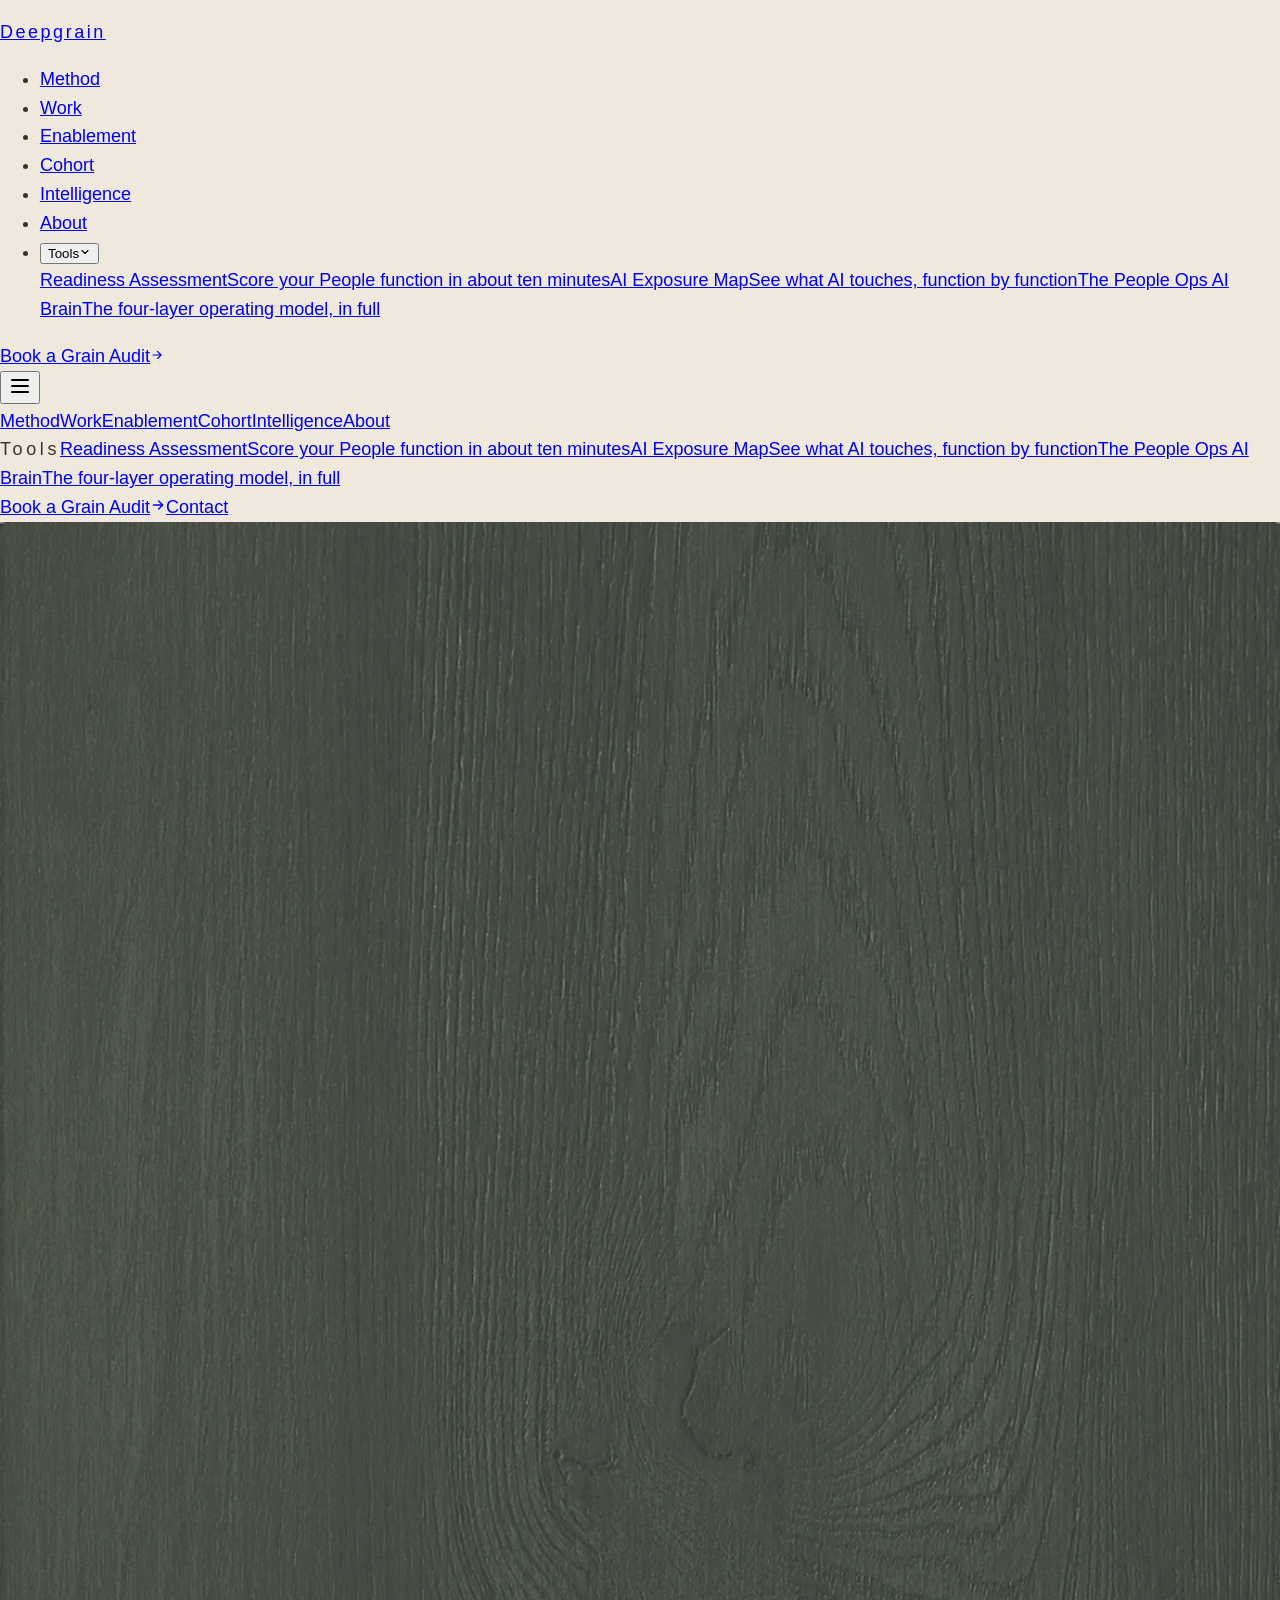
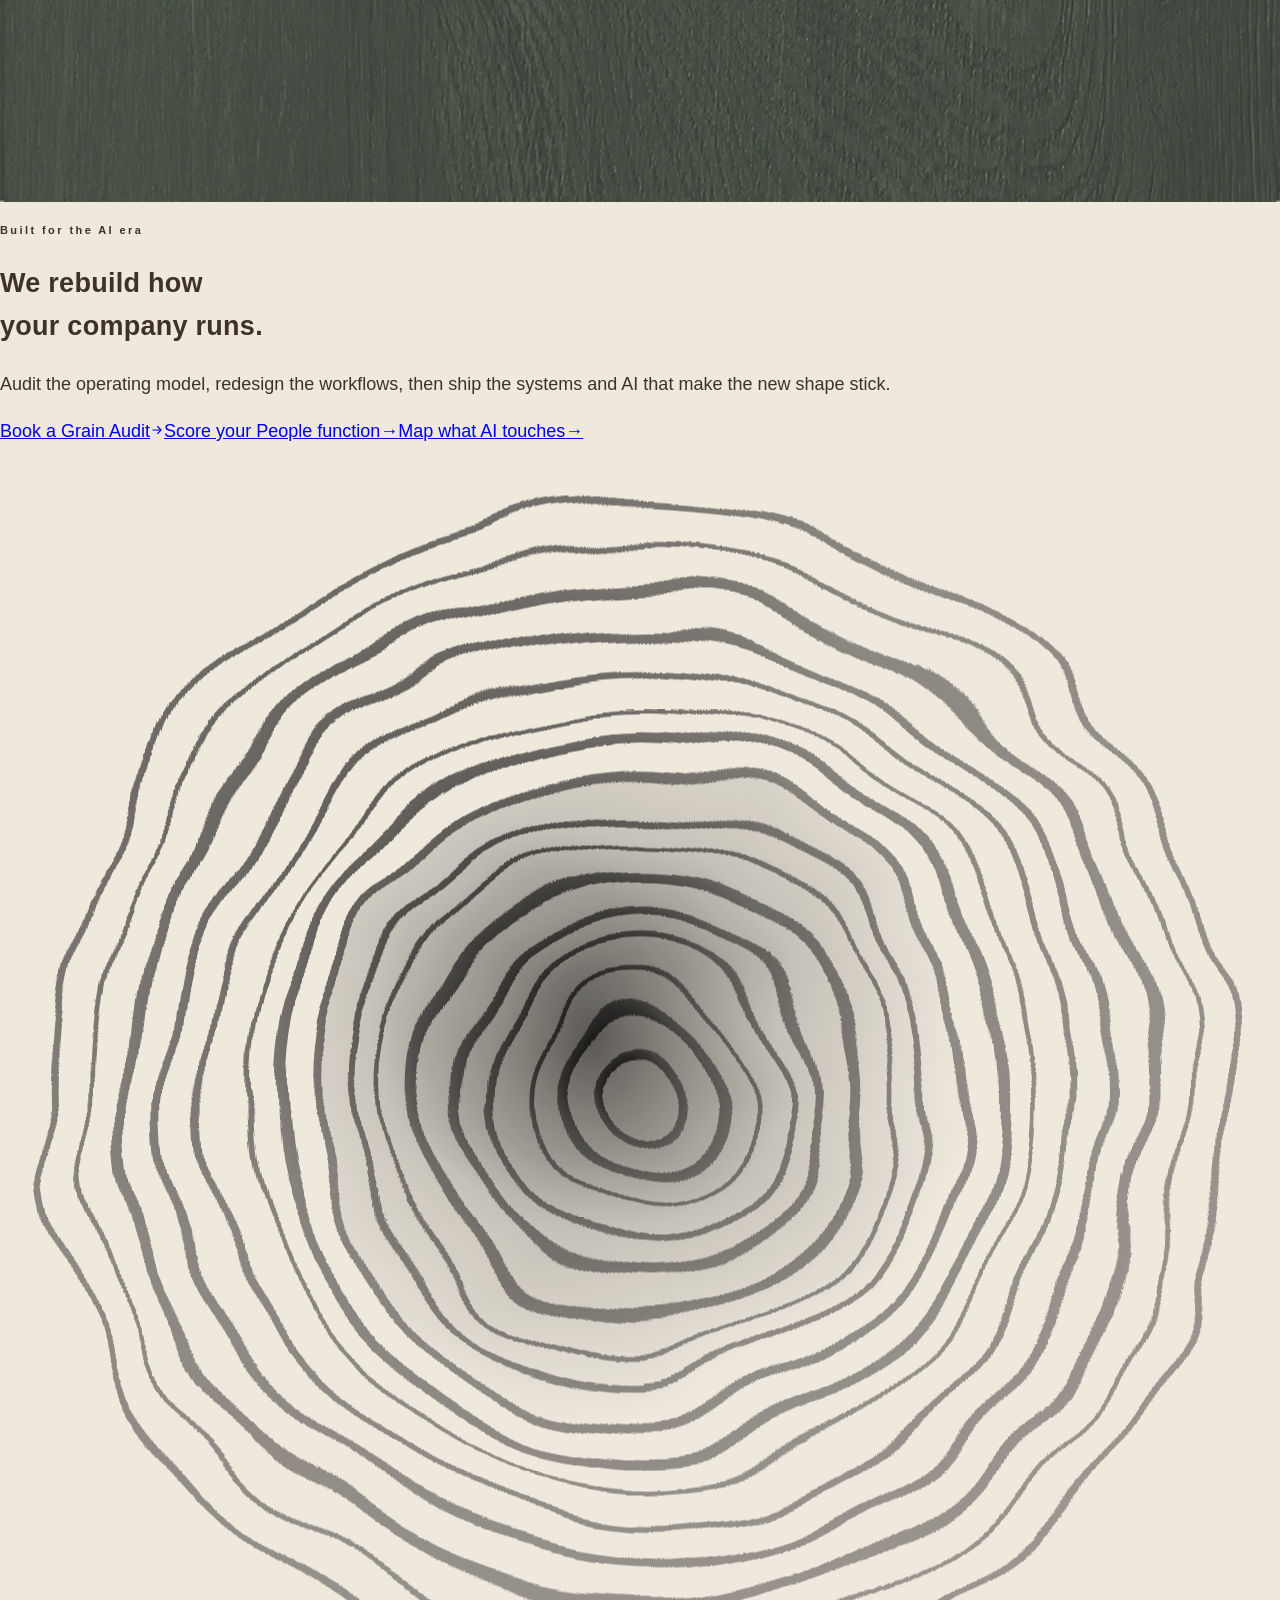
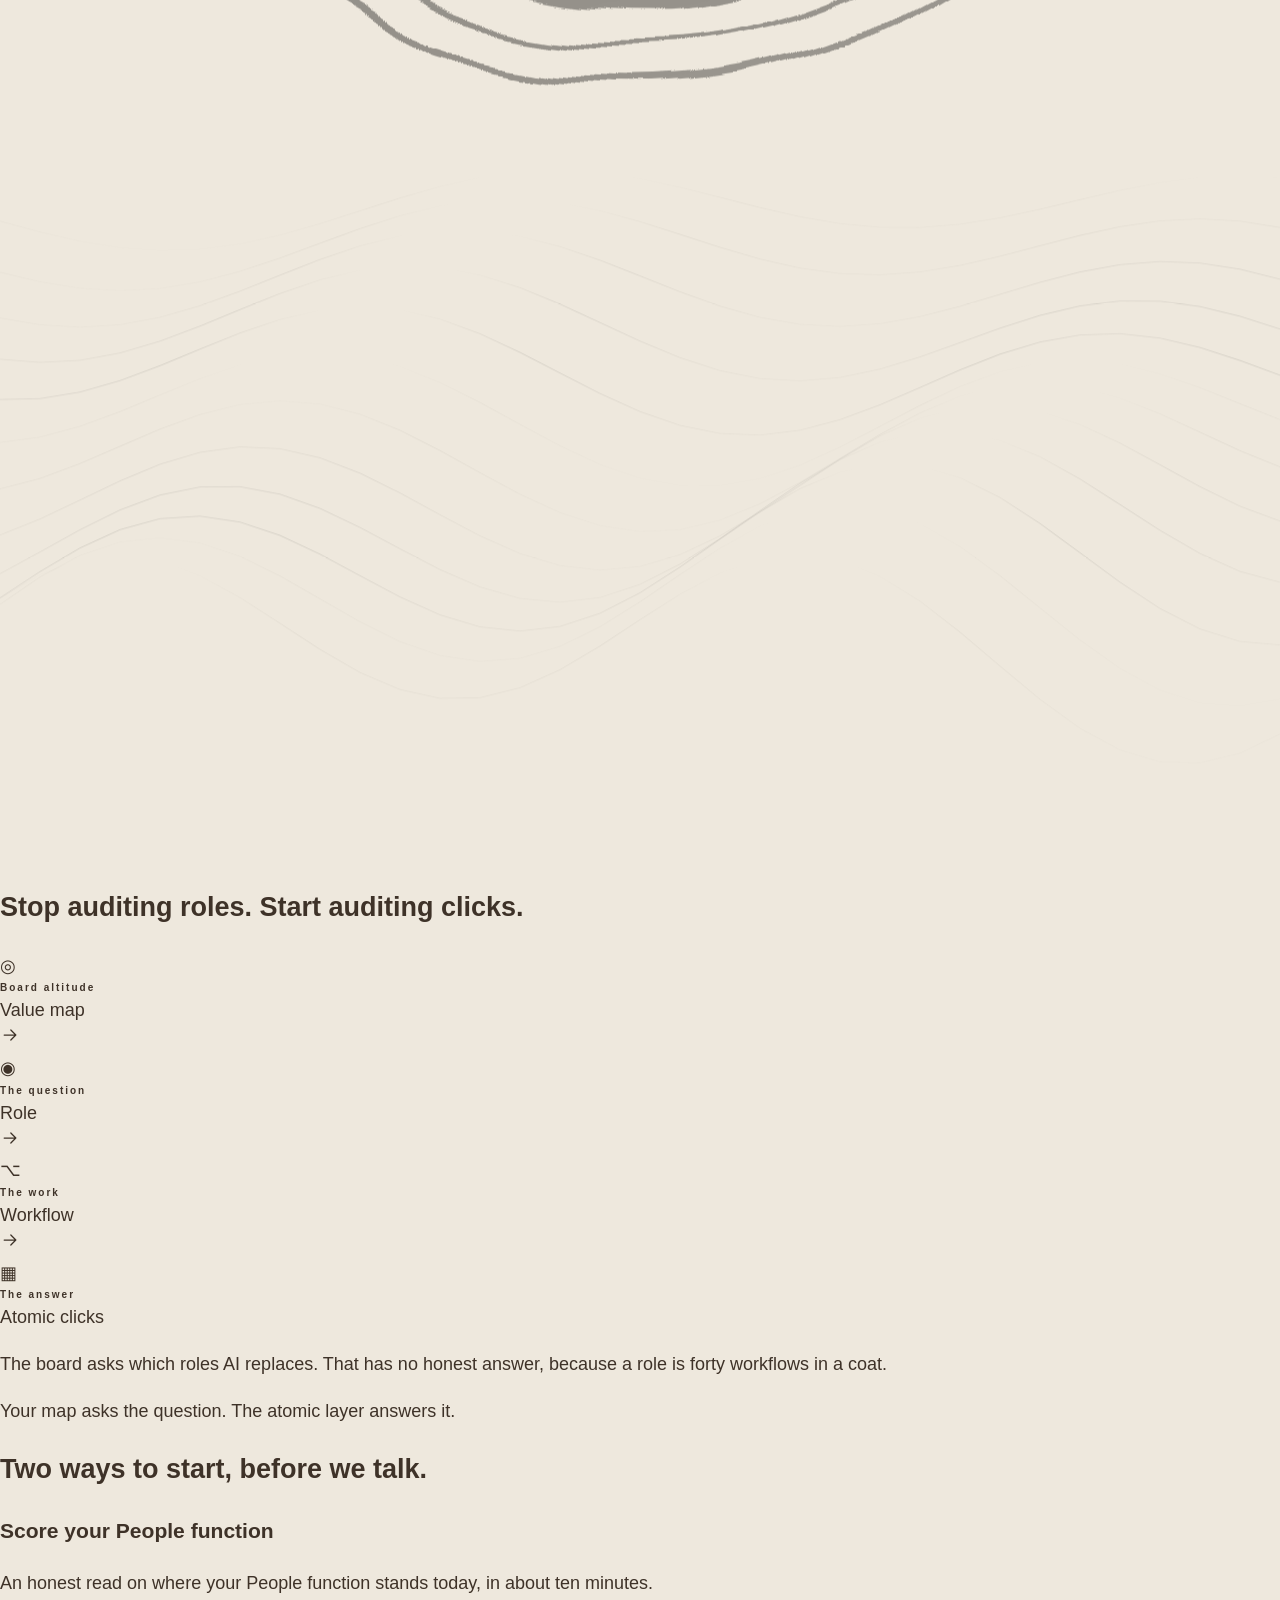
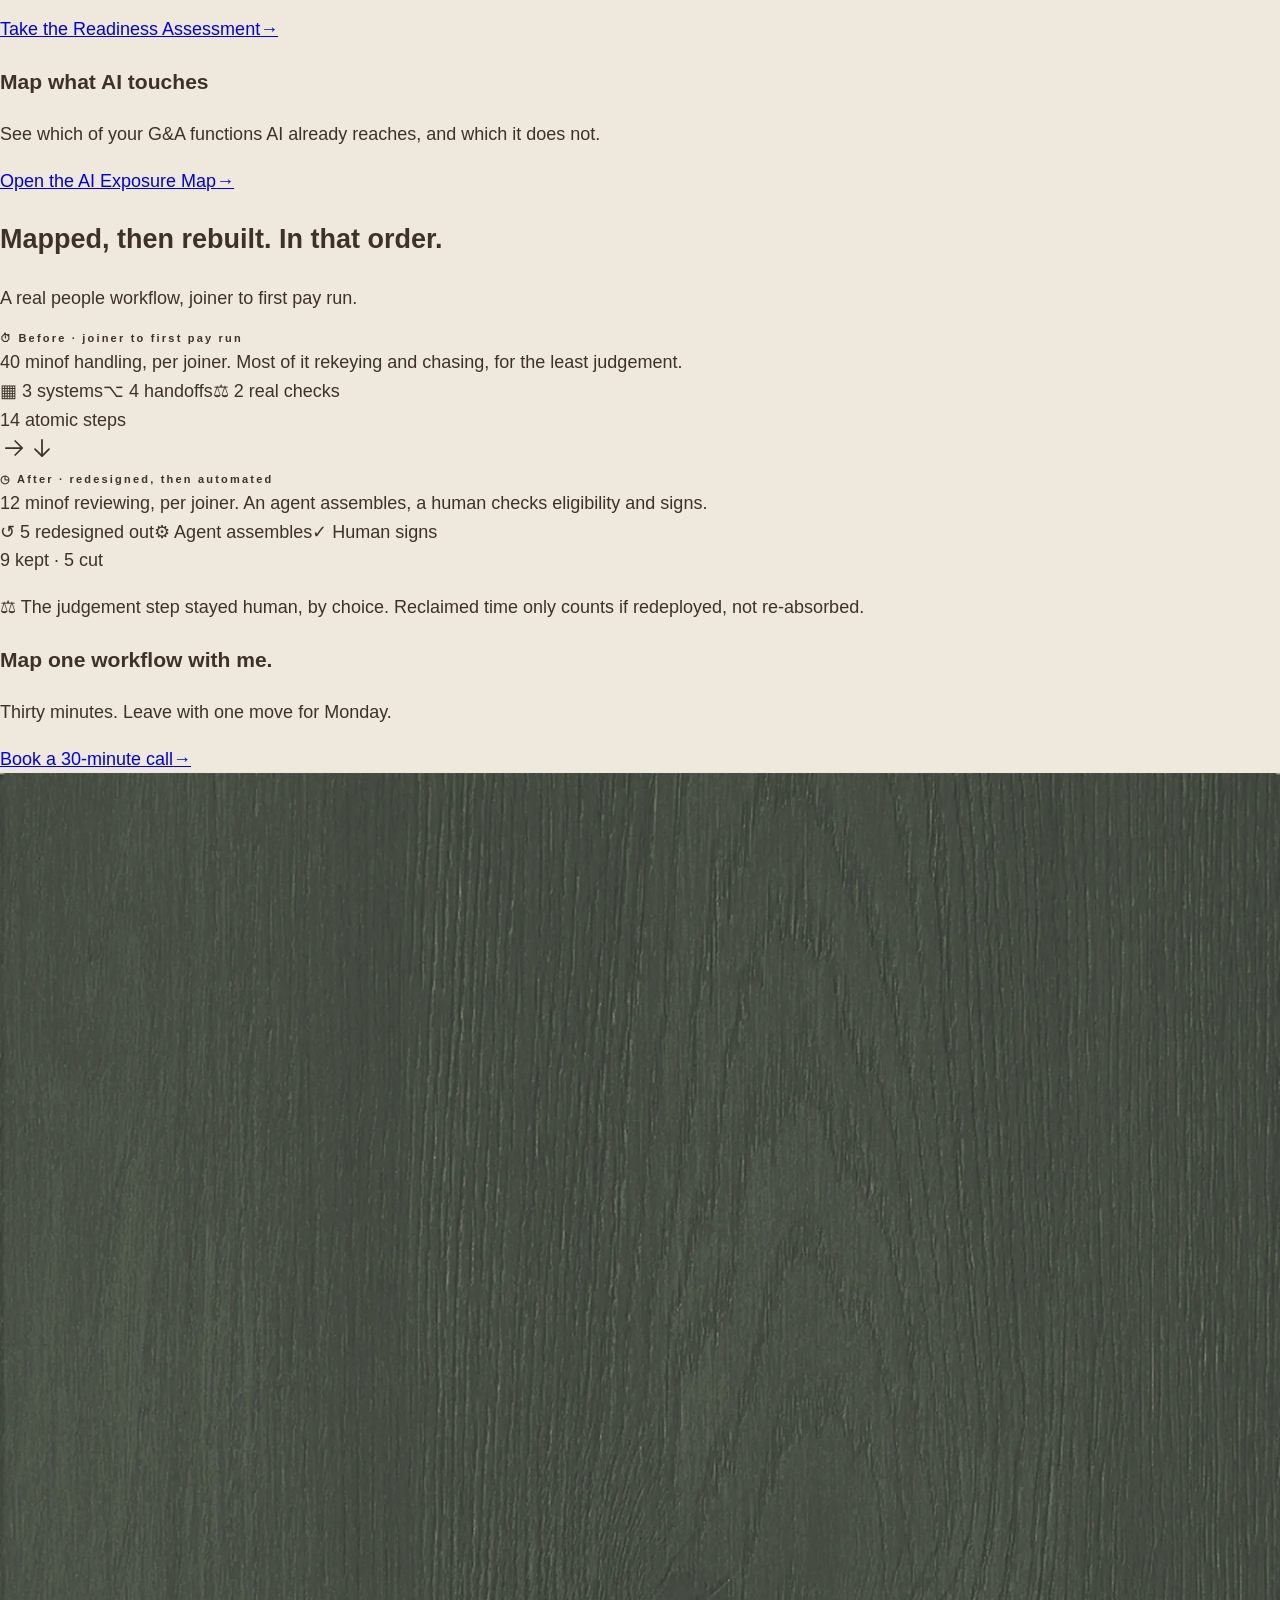
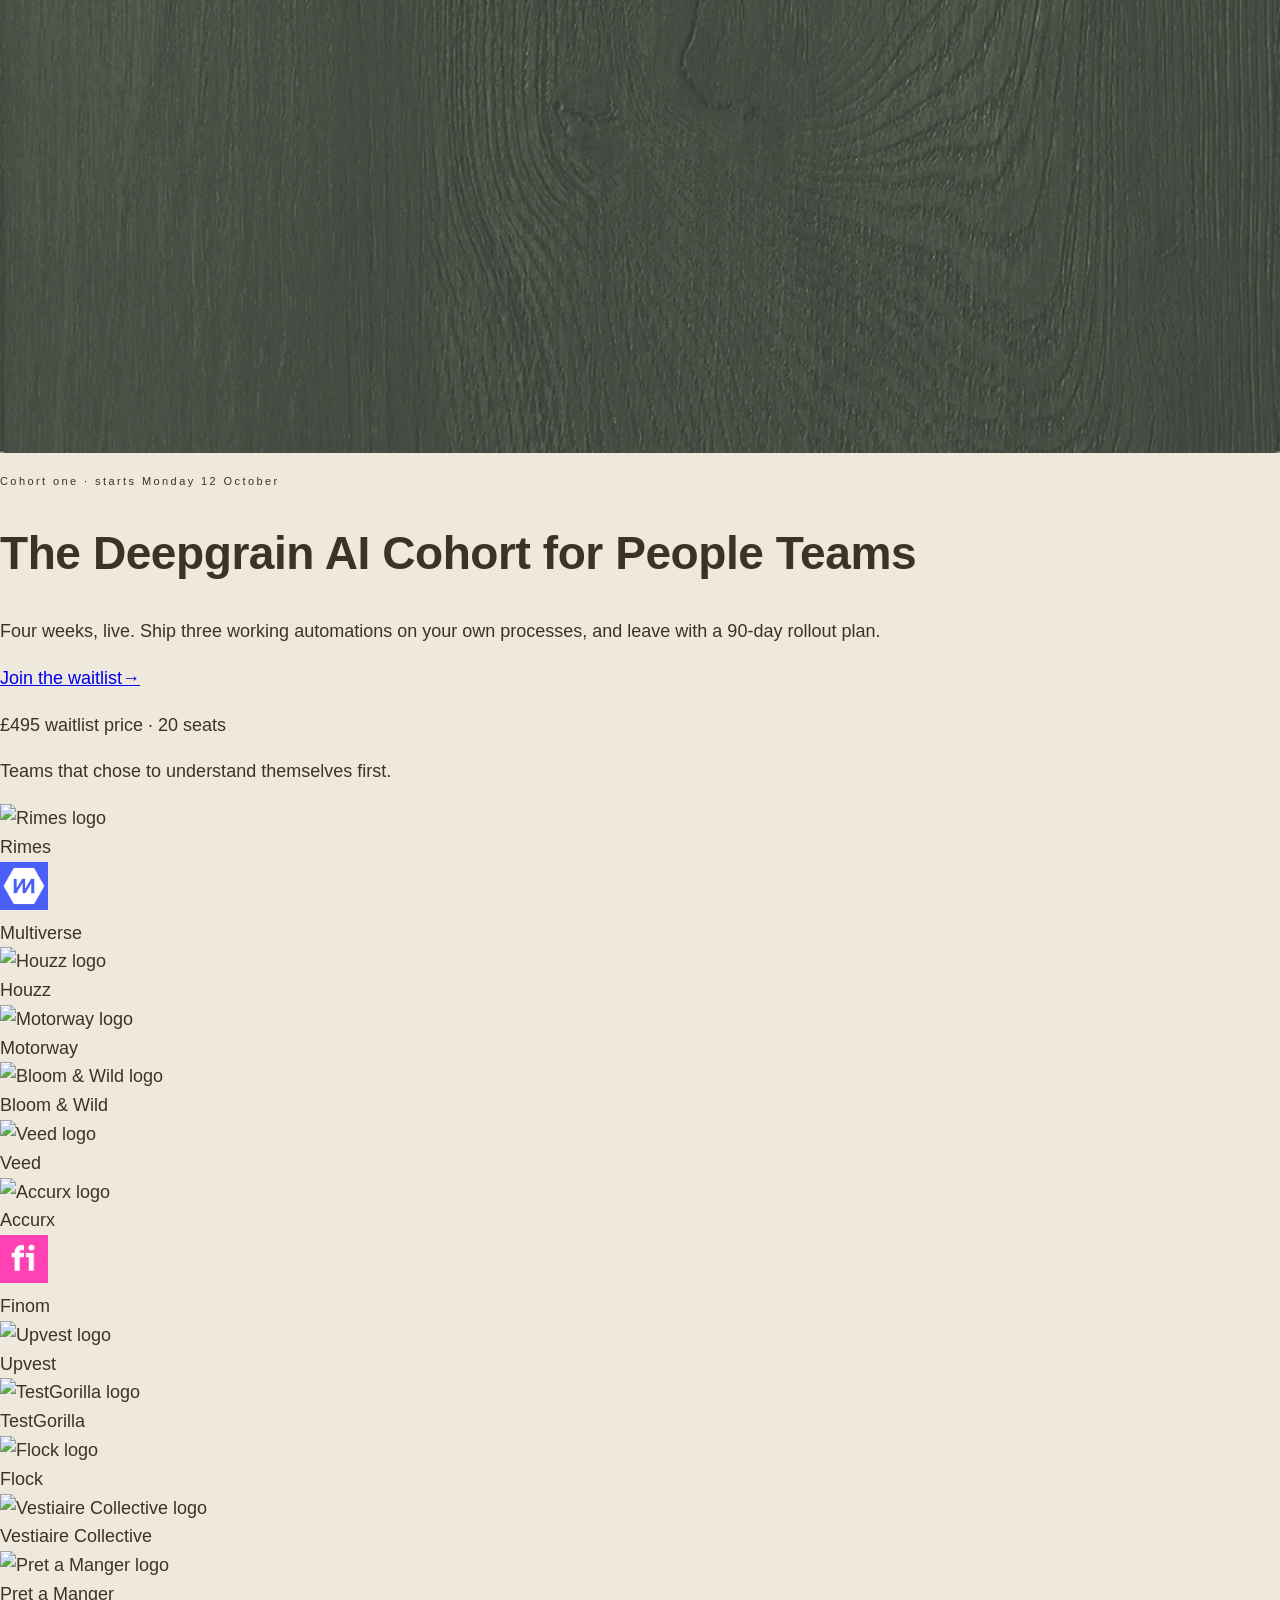
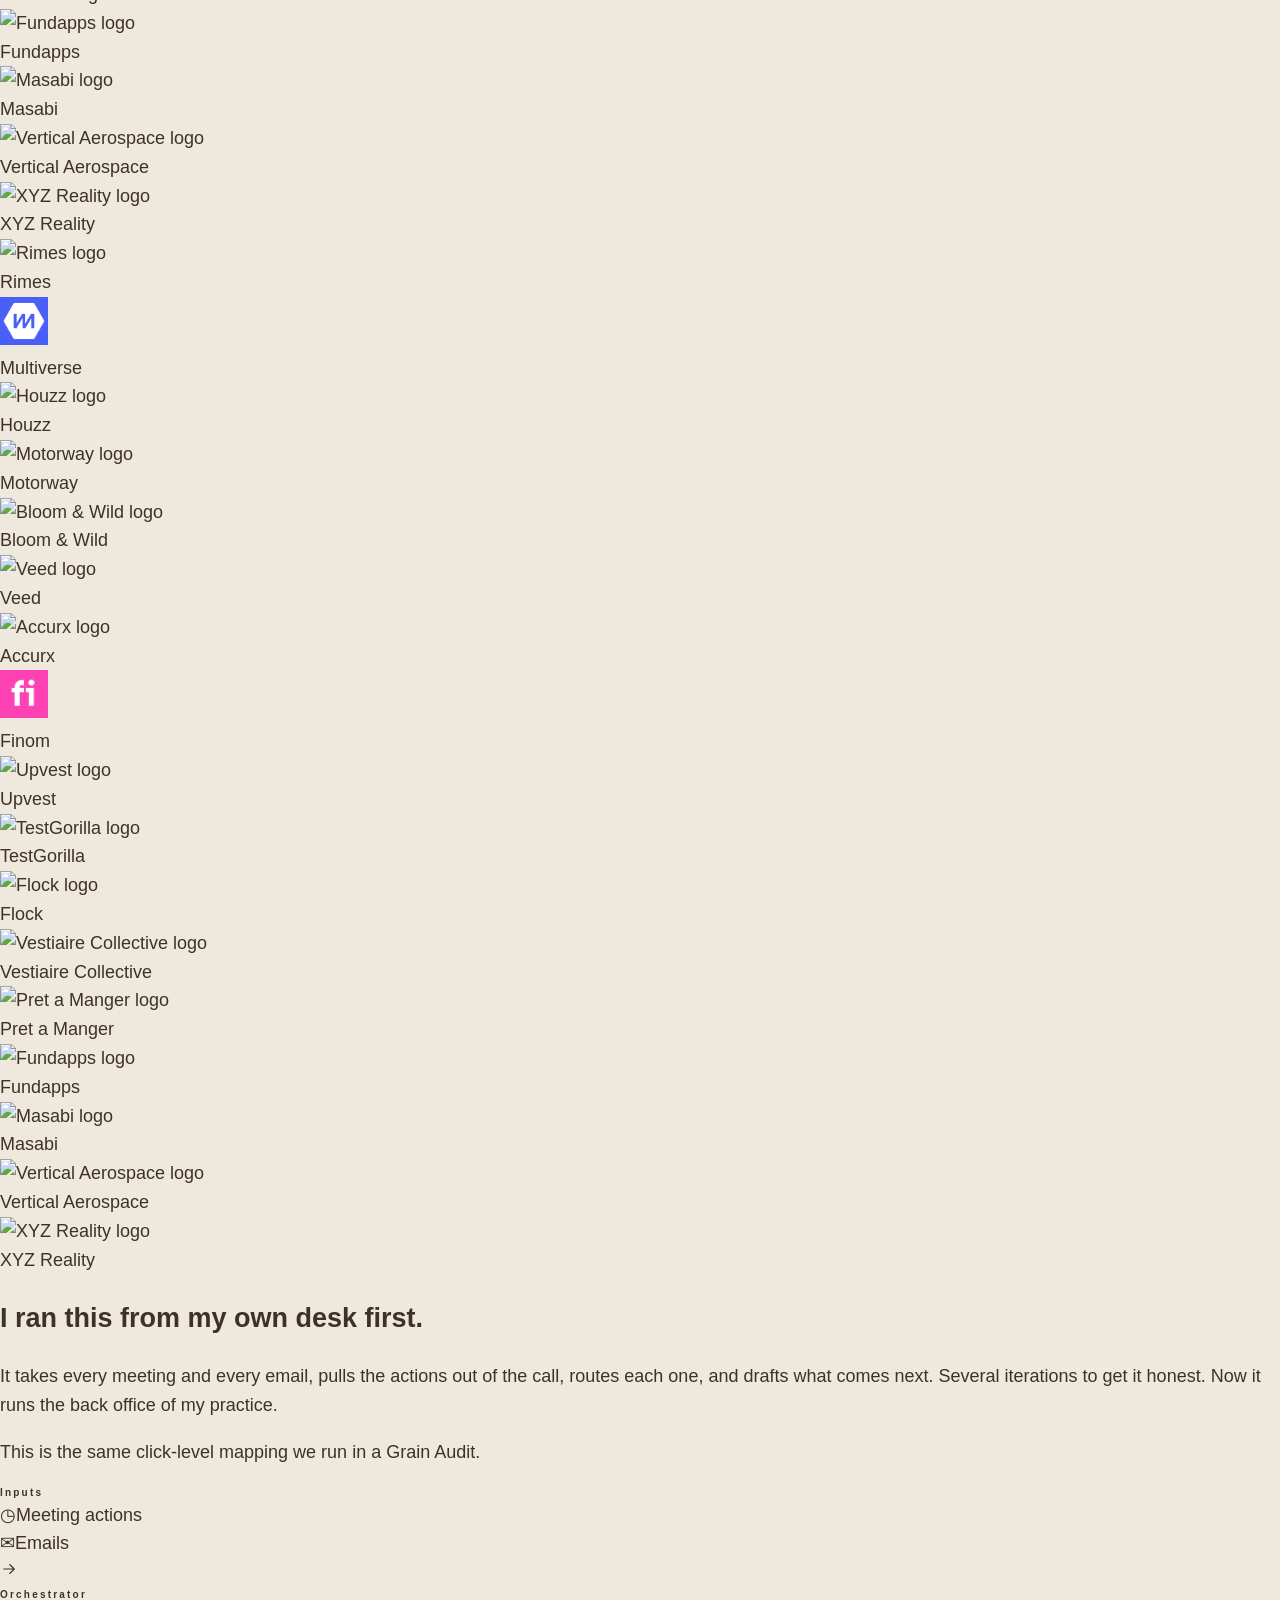
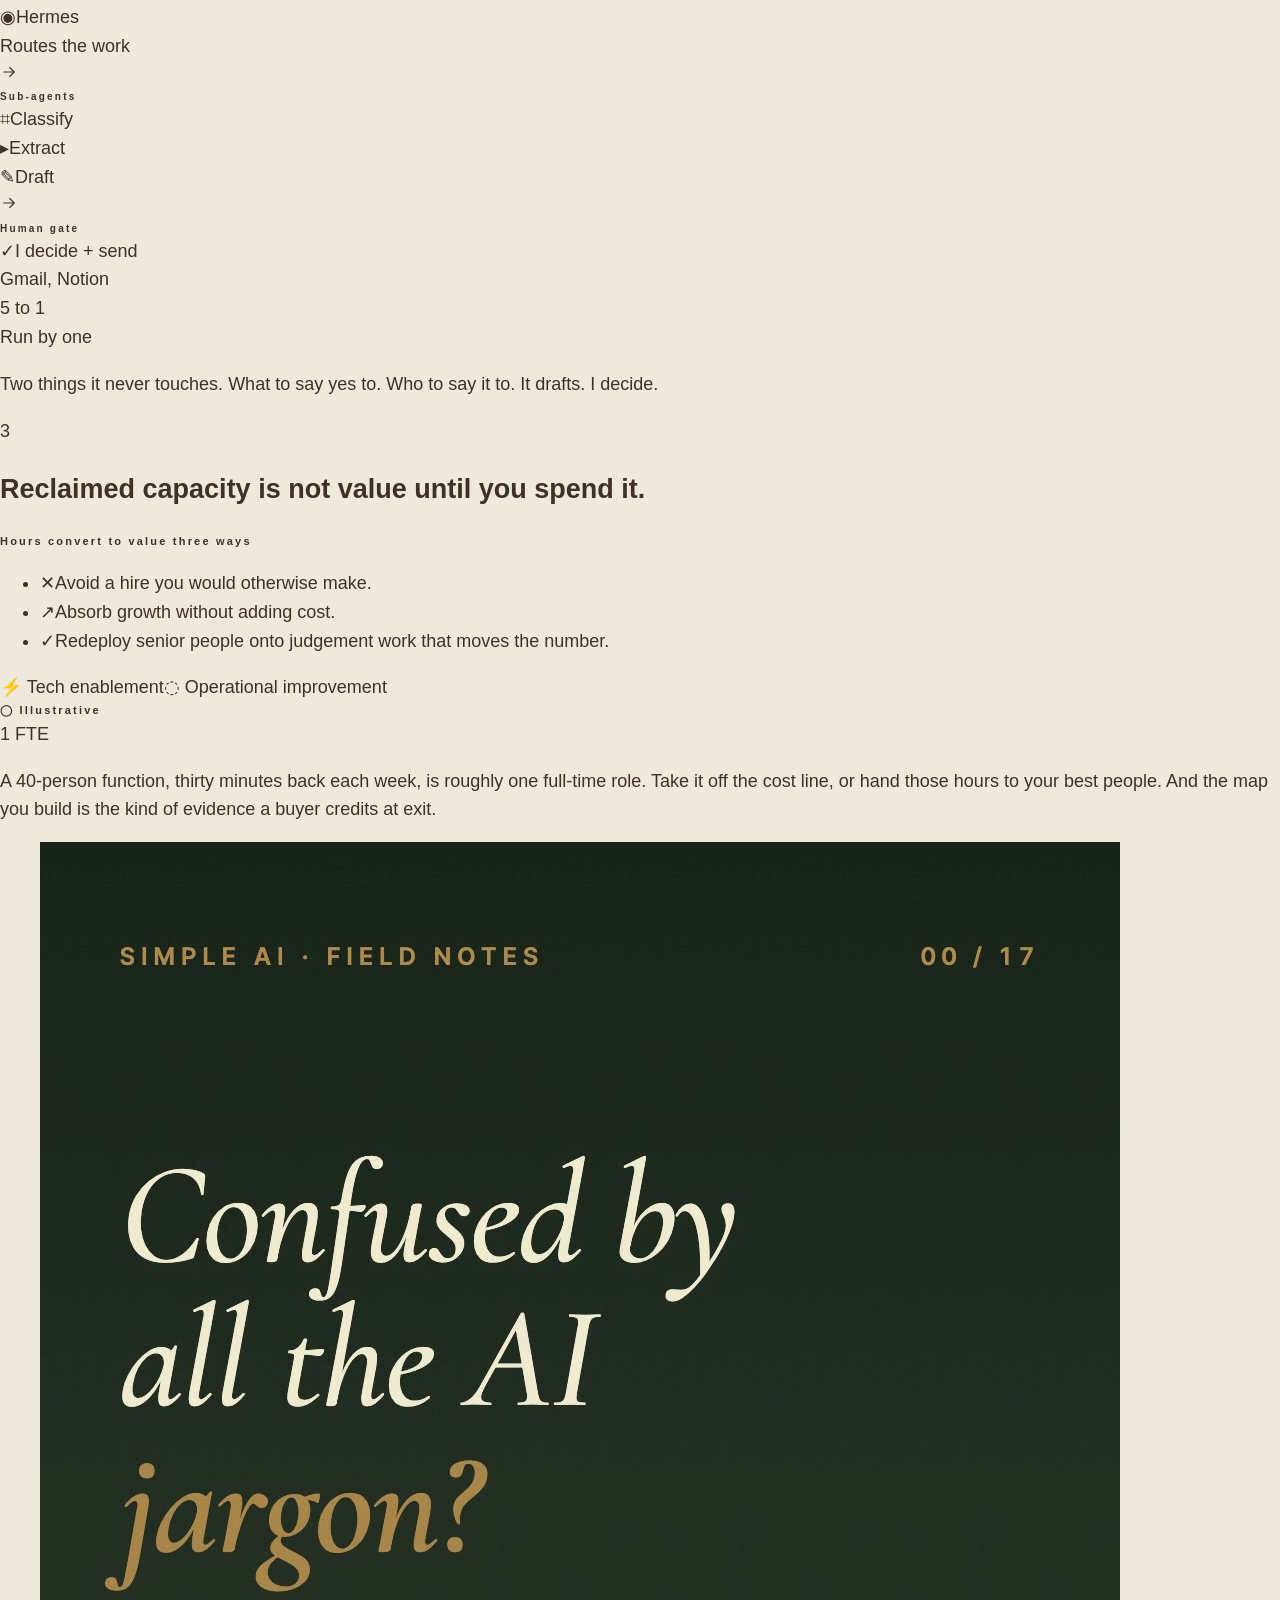
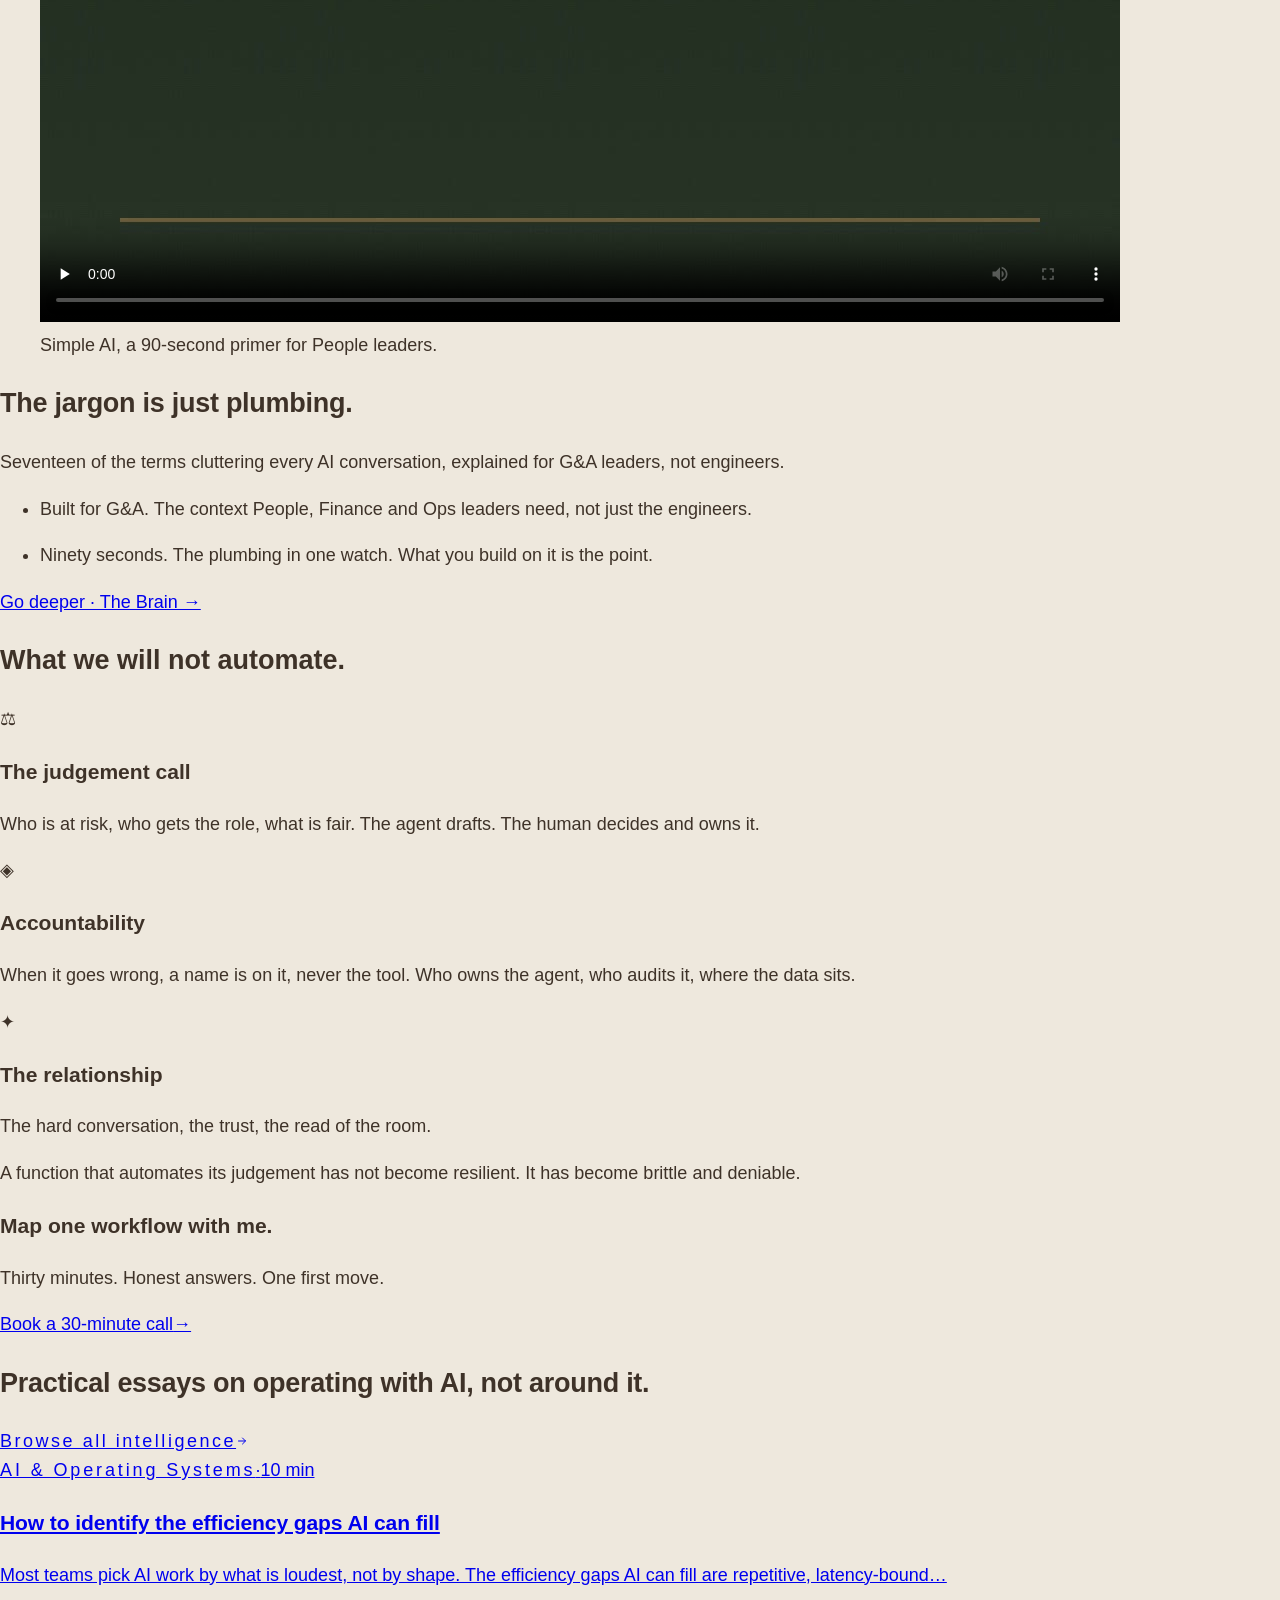
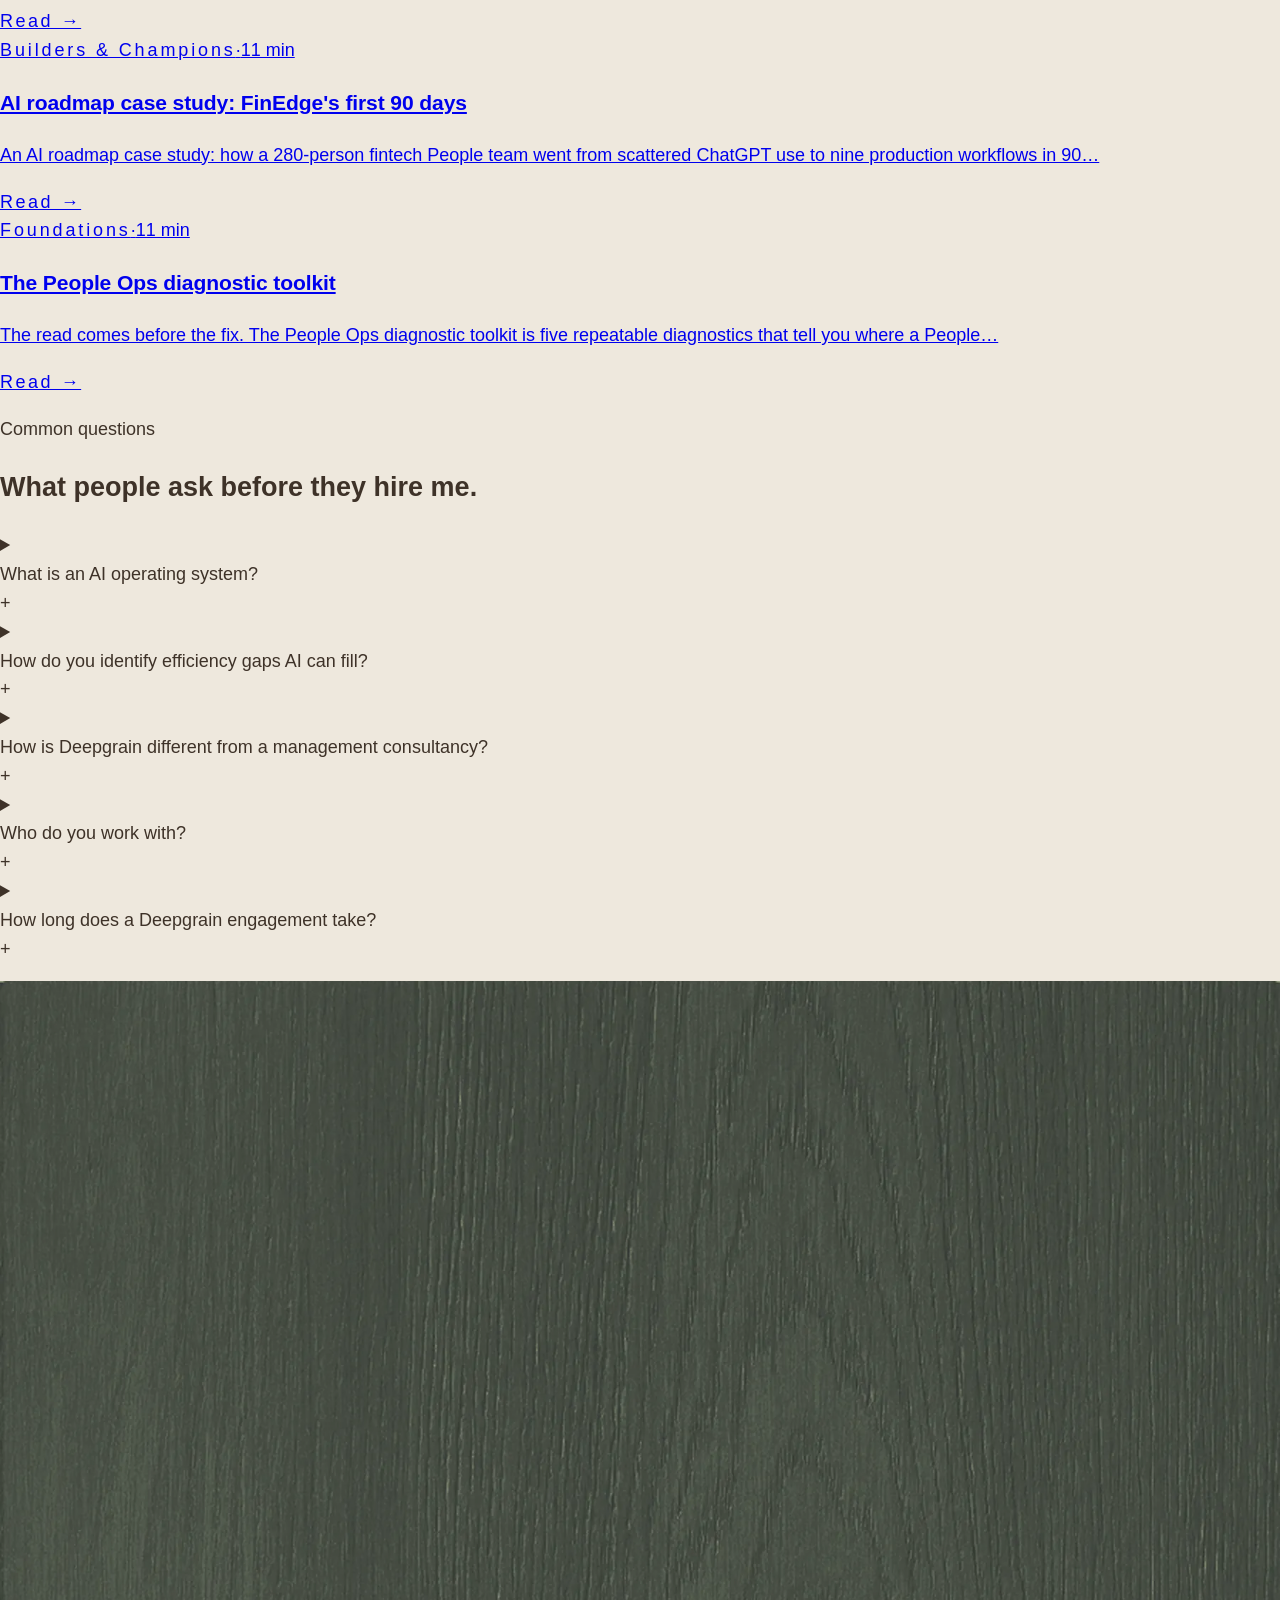
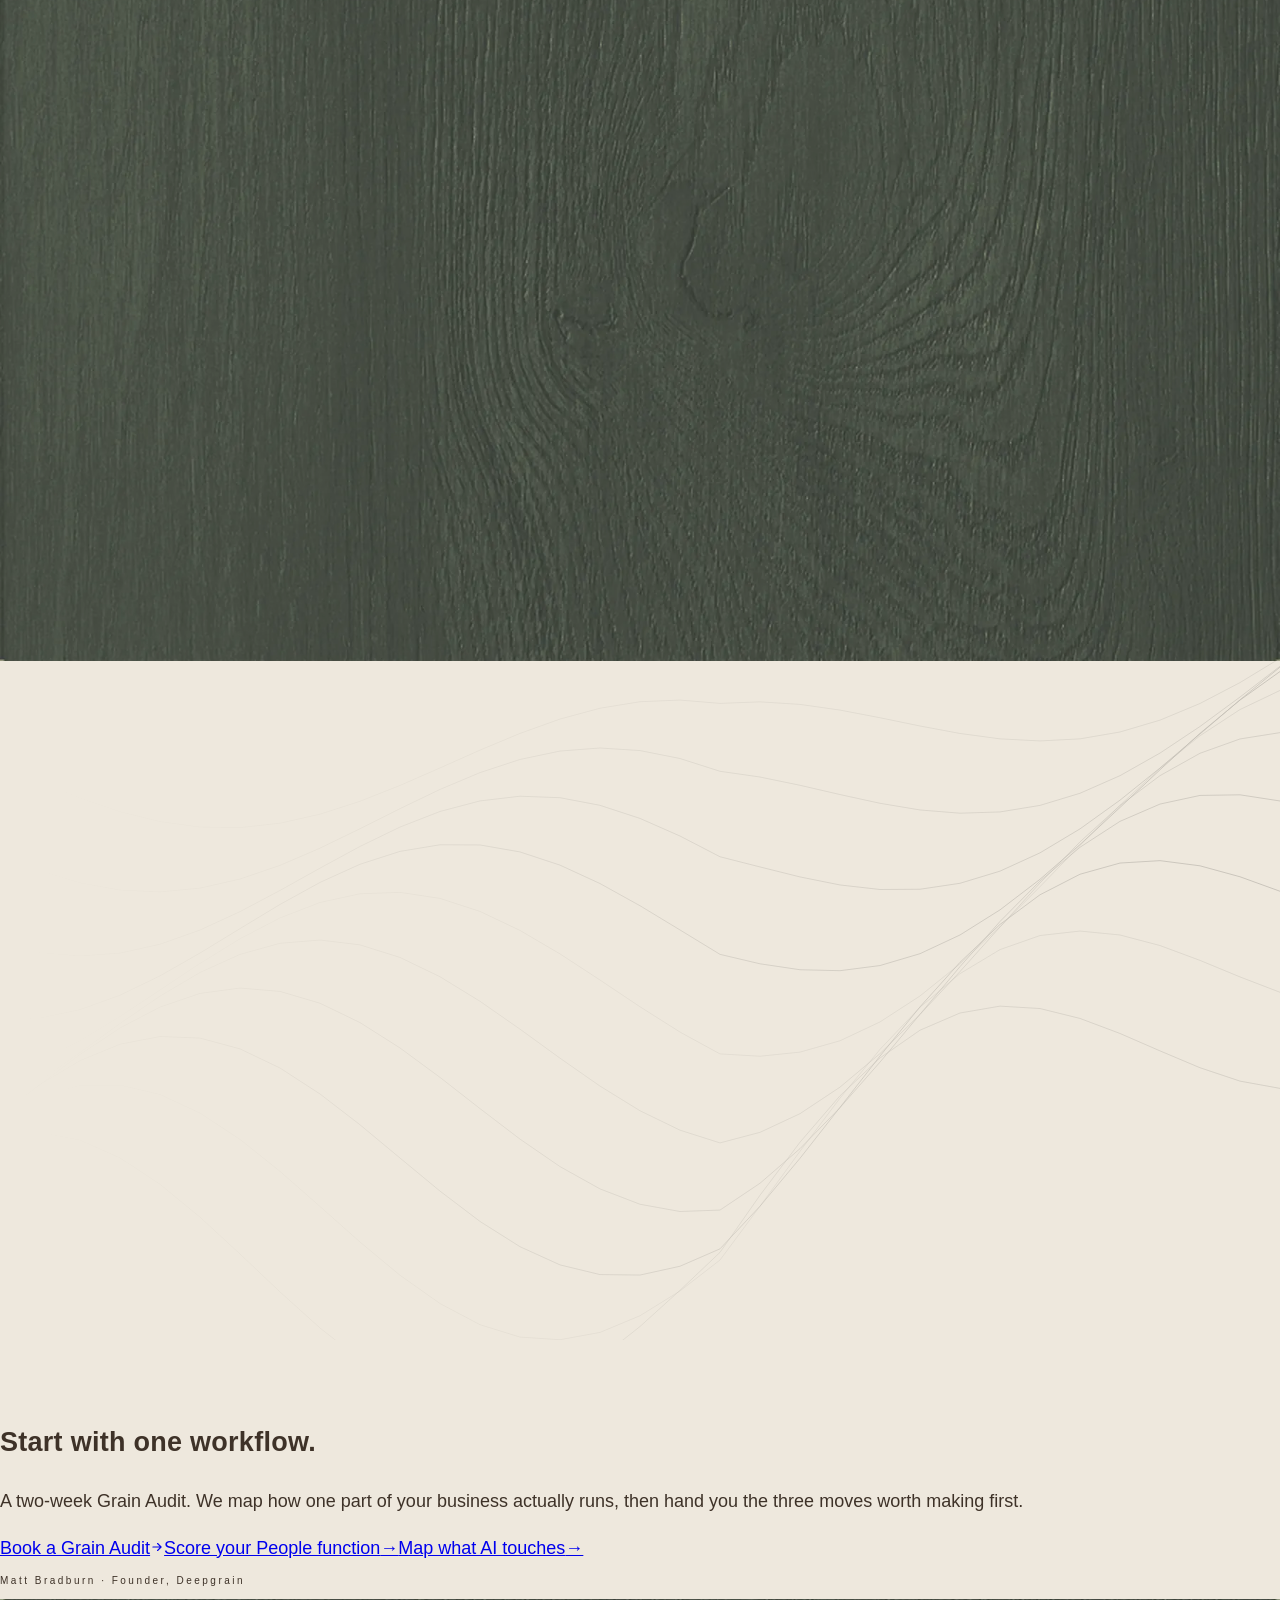
==== commit 0320ef76: "Bundle Lovable-hosted bark textures locally for static hosting" ====
--- a/index.html
+++ b/index.html
@@ -136,7 +136,7 @@
 <link rel="modulepreload" as="script" crossorigin="" href="/deepgrain-waitlist/assets/LogoCarousel-CWQDDSxD.js"><link rel="modulepreload" as="script" crossorigin="" href="/deepgrain-waitlist/assets/Eyebrow-QkmQ08b_.js"><link rel="modulepreload" as="script" crossorigin="" href="/deepgrain-waitlist/assets/SimpleAIPrimer-mYj8cdsC.js"><link rel="modulepreload" as="script" crossorigin="" href="/deepgrain-waitlist/assets/PillButton-B5LBiC33.js"><link rel="modulepreload" as="script" crossorigin="" href="/deepgrain-waitlist/assets/IntelligenceTeaser-J3jcI8MO.js"><link rel="modulepreload" as="script" crossorigin="" href="/deepgrain-waitlist/assets/intelligence-Db3AA8lj.js"><link rel="modulepreload" as="script" crossorigin="" href="/deepgrain-waitlist/assets/ArticleCard-CVekBE_1.js"><link rel="modulepreload" as="script" crossorigin="" href="/deepgrain-waitlist/assets/HomeFAQ-N5BBAhmT.js"><link rel="modulepreload" as="script" crossorigin="" href="/deepgrain-waitlist/assets/FAQ-Kgawy8h0.js"><link rel="modulepreload" as="script" crossorigin="" href="/deepgrain-waitlist/assets/ScrollReveal-BjOLxTqJ.js"><link rel="modulepreload" as="script" crossorigin="" href="/deepgrain-waitlist/assets/BrassRule-DKjkiqYJ.js"><link rel="modulepreload" as="script" crossorigin="" href="/deepgrain-waitlist/assets/EmailCapture-DnC5C4Vb.js"><link rel="modulepreload" as="script" crossorigin="" href="/deepgrain-waitlist/assets/client-vf7xoWvQ.js"><link rel="modulepreload" as="script" crossorigin="" href="/deepgrain-waitlist/assets/types-4og3oiYD.js"><link rel="canonical" href="https://www.deepgrain.ai/" data-rh="true"><meta name="description" content="Organisational consultancy for the AI era. We audit how your function actually operates, then build the agentic systems and team capability to evolve it." data-rh="true"><meta property="og:title" content="Deepgrain | From the role to the click." data-rh="true"><meta property="og:description" content="Organisational consultancy for the AI era. We audit how your function actually operates, then build the agentic systems and team capability to evolve it." data-rh="true"><meta property="og:url" content="https://www.deepgrain.ai/" data-rh="true"><meta property="og:type" content="website" data-rh="true"><meta property="og:image" content="https://www.deepgrain.ai/og-image.png" data-rh="true"><meta property="og:image:width" content="1200" data-rh="true"><meta property="og:image:height" content="630" data-rh="true"><meta name="twitter:card" content="summary_large_image" data-rh="true"><meta name="twitter:title" content="Deepgrain | From the role to the click." data-rh="true"><meta name="twitter:description" content="Organisational consultancy for the AI era. We audit how your function actually operates, then build the agentic systems and team capability to evolve it." data-rh="true"><meta name="twitter:image" content="https://www.deepgrain.ai/og-image.png" data-rh="true"><script type="application/ld+json" data-rh="true">{"@context":"https://schema.org","@type":"Organization","@id":"https://www.deepgrain.ai/#organization","name":"Deepgrain","url":"https://www.deepgrain.ai","logo":{"@type":"ImageObject","url":"https://www.deepgrain.ai/og-image.png"},"founder":{"@id":"https://www.deepgrain.ai/about#matthew-bradburn"},"description":"Organisational consultancy that reads the grain of how a company actually operates, then changes it without breaking what works.","sameAs":["https://www.linkedin.com/company/deepgrain"]}</script><script type="application/ld+json" data-rh="true">{"@context":"https://schema.org","@type":"Person","@id":"https://www.deepgrain.ai/about#matthew-bradburn","name":"Matthew Bradburn","url":"https://www.deepgrain.ai/about","jobTitle":"Operating consultant","worksFor":{"@id":"https://www.deepgrain.ai/#organization"},"description":"Operating consultant working with founders and operating leaders building AI-native, defence, financial data, transit, and climate companies.","sameAs":["https://www.linkedin.com/in/matthewbradburn"]}</script><script type="application/ld+json" data-rh="true">{"@context":"https://schema.org","@type":"WebSite","@id":"https://www.deepgrain.ai/#website","url":"https://www.deepgrain.ai","name":"Deepgrain","publisher":{"@id":"https://www.deepgrain.ai/#organization"},"inLanguage":"en-GB"}</script><script type="application/ld+json" data-rh="true">{"@context":"https://schema.org","@type":"ProfessionalService","@id":"https://www.deepgrain.ai/#service","name":"Deepgrain","url":"https://www.deepgrain.ai","parentOrganization":{"@id":"https://www.deepgrain.ai/#organization"},"founder":{"@id":"https://www.deepgrain.ai/about#matthew-bradburn"},"serviceType":["Organisational consultancy","AI operating systems","AI enablement","Operating diagnostics"],"areaServed":[{"@type":"Country","name":"United Kingdom"},{"@type":"Place","name":"Europe"},{"@type":"Place","name":"North America"}],"audience":{"@type":"BusinessAudience","audienceType":"Founder-led companies in AI-native, defence, financial data, transit and climate sectors"}}</script><script type="application/ld+json" data-rh="true">{"@context":"https://schema.org","@type":"VideoObject","name":"Simple AI, a 90-second primer for G&A leaders","description":"Seventeen of the terms cluttering every AI conversation, in plain English. Made for G&A leaders, not engineers.","thumbnailUrl":["https://www.deepgrain.ai/simple-ai-poster.jpg"],"uploadDate":"2026-05-01T00:00:00+00:00","duration":"PT1M30S","contentUrl":"https://www.deepgrain.ai/simple-ai.mp4","embedUrl":"https://www.deepgrain.ai/simple-ai.mp4","publisher":{"@id":"https://www.deepgrain.ai/#organization"}}</script><script type="application/ld+json" data-rh="true">{"@context":"https://schema.org","@type":"FAQPage","mainEntity":[{"@type":"Question","name":"What is an AI operating system?","acceptedAnswer":{"@type":"Answer","text":"An AI operating system is the connective layer between AI models and the work a company does. It coordinates data, tools, agents, governance, and the operating cadence around them, so AI capability compounds into output rather than living as isolated demos. The model is the engine. The AI OS is the rest of the car."}},{"@type":"Question","name":"How do you identify efficiency gaps AI can fill?","acceptedAnswer":{"@type":"Answer","text":"We look at four signals in the existing work: repetition, latency, judgement shape, and contestability. A workflow that runs often, waits hours on a human whose contribution is minutes, has judgement that is pattern-matching rather than novel, and has a clear owner who can sign off changes, is almost always an AI-shaped gap. A Grain Audit beats a three-month strategy deck for finding the first one."}},{"@type":"Question","name":"How is Deepgrain different from a management consultancy?","acceptedAnswer":{"@type":"Answer","text":"A management consultancy delivers a slide deck and a recommendation. Deepgrain reads the grain of how the company actually operates, then builds the strategy, the AI systems, and the people who can keep evolving them after we leave. We ship working software and trained operators, not just frameworks."}},{"@type":"Question","name":"Who do you work with?","acceptedAnswer":{"@type":"Answer","text":"Founder-led companies between Series A and Series C in AI-native, defence, financial data, transit, and climate sectors. The common shape is a founder or operating leader who can see the gap between what the team does today and what the operating system needs to do at the next stage."}},{"@type":"Question","name":"How long does a Deepgrain engagement take?","acceptedAnswer":{"@type":"Answer","text":"A diagnostic is 30 days. A build engagement is typically 8 to 16 weeks per function, scoped around one or two operating workflows we can take from manual to AI-native end to end. Enablement runs alongside, so the team owns the system by the time we leave."}}]}</script><script async="" src="https://www.googletagmanager.com/gtag/js?id=G-93DFWMX8GP"></script></head>
 
   <body>
-    <div id="root"><div role="region" aria-label="Notifications (F8)" tabindex="-1" style="pointer-events: none;"><ol tabindex="-1" class="fixed top-0 z-[100] flex max-h-screen w-full flex-col-reverse p-4 sm:bottom-0 sm:right-0 sm:top-auto sm:flex-col md:max-w-[420px]"></ol></div><div class="min-h-screen flex flex-col bg-linen" data-prerender-ready="true"><nav class="fixed top-0 inset-x-0 z-50 transition-all duration-300 bg-transparent"><div class="container-grain flex items-center justify-between h-24 md:h-28"><a class="font-display text-cream uppercase font-semibold text-2xl md:text-3xl" href="/deepgrain-waitlist/" data-discover="true" style="letter-spacing: 0.14em;">Deepgrain</a><div class="hidden md:flex items-center gap-9"><ul class="flex items-center gap-9"><li class="relative"><a class="font-sans uppercase text-[11px] tracking-[0.12em] transition-opacity duration-200 text-cream/70 hover:opacity-100" href="/deepgrain-waitlist/method" data-discover="true">Method</a></li><li class="relative"><a class="font-sans uppercase text-[11px] tracking-[0.12em] transition-opacity duration-200 text-cream/70 hover:opacity-100" href="/deepgrain-waitlist/work" data-discover="true">Work</a></li><li class="relative"><a class="font-sans uppercase text-[11px] tracking-[0.12em] transition-opacity duration-200 text-cream/70 hover:opacity-100" href="/deepgrain-waitlist/enablement" data-discover="true">Enablement</a></li><li class="relative"><a class="font-sans uppercase text-[11px] tracking-[0.12em] transition-opacity duration-200 text-cream/70 hover:opacity-100" href="/deepgrain-waitlist/waitlist" data-discover="true">Cohort</a></li><li class="relative"><a class="font-sans uppercase text-[11px] tracking-[0.12em] transition-opacity duration-200 text-cream/70 hover:opacity-100" href="/deepgrain-waitlist/intelligence" data-discover="true">Intelligence</a></li><li class="relative"><a class="font-sans uppercase text-[11px] tracking-[0.12em] transition-opacity duration-200 text-cream/70 hover:opacity-100" href="/deepgrain-waitlist/about" data-discover="true">About</a></li><li class="relative group"><button type="button" aria-haspopup="true" aria-expanded="false" class="font-sans uppercase text-[11px] tracking-[0.12em] transition-opacity duration-200 inline-flex items-center gap-1.5 cursor-pointer text-cream/70 hover:opacity-100">Tools<svg width="12" height="12" viewBox="0 0 24 24" fill="none" aria-hidden="true" class="opacity-60 transition-transform duration-300 group-hover:rotate-180 group-focus-within:rotate-180"><path d="m6 9 6 6 6-6" stroke="currentColor" stroke-width="2.2" stroke-linecap="round" stroke-linejoin="round"></path></svg></button><div class="absolute right-0 top-full pt-5 transition-all duration-200 ease-[cubic-bezier(0.32,0.72,0,1)] opacity-0 invisible translate-y-1 group-hover:opacity-100 group-hover:visible group-hover:translate-y-0 group-focus-within:opacity-100 group-focus-within:visible group-focus-within:translate-y-0"><div class="w-[320px] rounded-[16px] bg-bark ring-1 ring-cream/15 shadow-[0_30px_60px_-15px_rgba(0,0,0,0.6)] p-2"><a class="block rounded-[10px] px-3.5 py-3 transition-colors duration-200 hover:bg-cream/[0.06]" href="/deepgrain-waitlist/readiness" data-discover="true"><span class="block font-sans uppercase text-[11px] tracking-[0.12em] text-cream">Readiness Assessment</span><span class="block font-display italic text-[13px] leading-snug text-cream/55 mt-0.5">Score your People function in about ten minutes</span></a><a class="block rounded-[10px] px-3.5 py-3 transition-colors duration-200 hover:bg-cream/[0.06]" href="/deepgrain-waitlist/exposure-map" data-discover="true"><span class="block font-sans uppercase text-[11px] tracking-[0.12em] text-cream">AI Exposure Map</span><span class="block font-display italic text-[13px] leading-snug text-cream/55 mt-0.5">See what AI touches, function by function</span></a><a class="block rounded-[10px] px-3.5 py-3 transition-colors duration-200 hover:bg-cream/[0.06]" href="/deepgrain-waitlist/brain" data-discover="true"><span class="block font-sans uppercase text-[11px] tracking-[0.12em] text-cream">The People Ops AI Brain</span><span class="block font-display italic text-[13px] leading-snug text-cream/55 mt-0.5">The four-layer operating model, in full</span></a></div></div></li></ul><a class="group inline-flex items-center gap-1 rounded-full bg-cream text-green pl-5 pr-2.5 py-2 font-sans uppercase text-[11px] tracking-[0.12em] transition-all duration-500 ease-[cubic-bezier(0.32,0.72,0,1)] hover:bg-cream/90 active:scale-[0.98] shadow-[0_1px_0_hsl(var(--cream)/0.6)_inset]" href="/deepgrain-waitlist/grain-audit" data-discover="true">Book a Grain Audit<span class="ml-0.5 inline-flex h-6 w-6 items-center justify-center rounded-full bg-green/10 text-green transition-transform duration-500 ease-[cubic-bezier(0.32,0.72,0,1)] group-hover:translate-x-0.5"><svg width="14" height="14" viewBox="0 0 24 24" fill="none" aria-hidden="true"><path d="M5 12h14M13 6l6 6-6 6" stroke="currentColor" stroke-width="2" stroke-linecap="round" stroke-linejoin="round"></path></svg></span></a></div><button type="button" aria-label="Open menu" aria-expanded="false" class="md:hidden text-cream p-2 -mr-2"><svg xmlns="http://www.w3.org/2000/svg" width="24" height="24" viewBox="0 0 24 24" fill="none" stroke="currentColor" stroke-width="2" stroke-linecap="round" stroke-linejoin="round" class="lucide lucide-menu"><line x1="4" x2="20" y1="12" y2="12"></line><line x1="4" x2="20" y1="6" y2="6"></line><line x1="4" x2="20" y1="18" y2="18"></line></svg></button></div></nav><div class="fixed inset-0 z-40 bg-green md:hidden transition-transform duration-[400ms] ease-[cubic-bezier(0.25,0.1,0.25,1)] overflow-y-auto -translate-y-full pointer-events-none" aria-hidden="true"><div class="min-h-full flex flex-col justify-center px-8 pt-28 pb-12 gap-8"><nav class="flex flex-col gap-5"><a class="font-display text-cream text-4xl leading-none" href="/deepgrain-waitlist/method" data-discover="true">Method</a><a class="font-display text-cream text-4xl leading-none" href="/deepgrain-waitlist/work" data-discover="true">Work</a><a class="font-display text-cream text-4xl leading-none" href="/deepgrain-waitlist/enablement" data-discover="true">Enablement</a><a class="font-display text-cream text-4xl leading-none" href="/deepgrain-waitlist/waitlist" data-discover="true">Cohort</a><a class="font-display text-cream text-4xl leading-none" href="/deepgrain-waitlist/intelligence" data-discover="true">Intelligence</a><a class="font-display text-cream text-4xl leading-none" href="/deepgrain-waitlist/about" data-discover="true">About</a></nav><div class="h-px bg-cream/15"></div><div class="flex flex-col gap-4"><span class="font-sans uppercase text-brass text-[11px]" style="letter-spacing: 0.2em;">Tools</span><a class="flex flex-col" href="/deepgrain-waitlist/readiness" data-discover="true"><span class="font-display text-cream text-2xl leading-tight">Readiness Assessment</span><span class="font-display italic text-cream/55 text-[15px] mt-0.5">Score your People function in about ten minutes</span></a><a class="flex flex-col" href="/deepgrain-waitlist/exposure-map" data-discover="true"><span class="font-display text-cream text-2xl leading-tight">AI Exposure Map</span><span class="font-display italic text-cream/55 text-[15px] mt-0.5">See what AI touches, function by function</span></a><a class="flex flex-col" href="/deepgrain-waitlist/brain" data-discover="true"><span class="font-display text-cream text-2xl leading-tight">The People Ops AI Brain</span><span class="font-display italic text-cream/55 text-[15px] mt-0.5">The four-layer operating model, in full</span></a></div><a class="group mt-2 inline-flex items-center justify-between gap-2 rounded-full bg-cream text-green pl-7 pr-3 py-4 font-sans uppercase text-[13px] tracking-[0.12em]" href="/deepgrain-waitlist/grain-audit" data-discover="true">Book a Grain Audit<span class="inline-flex h-8 w-8 items-center justify-center rounded-full bg-green/10 text-green"><svg width="16" height="16" viewBox="0 0 24 24" fill="none" aria-hidden="true"><path d="M5 12h14M13 6l6 6-6 6" stroke="currentColor" stroke-width="2" stroke-linecap="round" stroke-linejoin="round"></path></svg></span></a><a class="font-sans uppercase text-cream/50 text-[11px] tracking-[0.2em] mt-1" href="/deepgrain-waitlist/contact" data-discover="true">Contact</a></div></div><main class="flex-1 [&amp;_section+section]:brass-rule [&amp;_section:first-of-type:not([data-no-rule])]:brass-rule"><div aria-hidden="true" class="pointer-events-none fixed inset-0 z-[1] opacity-[0.035] mix-blend-multiply motion-reduce:opacity-[0.025]" style="background-image: url(&quot;data:image/svg+xml,%3Csvg%20xmlns%3D'http%3A%2F%2Fwww.w3.org%2F2000%2Fsvg'%20width%3D'140'%20height%3D'140'%3E%3Cfilter%20id%3D'n'%3E%3CfeTurbulence%20type%3D'fractalNoise'%20baseFrequency%3D'0.85'%20numOctaves%3D'2'%20stitchTiles%3D'stitch'%2F%3E%3C%2Ffilter%3E%3Crect%20width%3D'100%25'%20height%3D'100%25'%20filter%3D'url(%23n)'%2F%3E%3C%2Fsvg%3E&quot;); background-size: 140px 140px;"></div><section class="relative bg-bark text-cream overflow-hidden min-h-[620px] lg:min-h-[640px] lg:max-h-[880px] flex items-center" id="hero" data-no-rule="true"><div aria-hidden="true" class="pointer-events-none absolute inset-0 z-0 overflow-hidden" style="background: linear-gradient(180deg, hsl(var(--bark)) 0%, hsl(var(--bark-2)) 50%, hsl(var(--bark)) 100%);"><img src="/__l5e/assets-v1/ef8f1553-b427-4b49-8f79-ad65c5669aac/bark-1200.webp" srcset="/__l5e/assets-v1/ef8f1553-b427-4b49-8f79-ad65c5669aac/bark-1200.webp 1200w, /__l5e/assets-v1/f0ec7d8a-0f1b-4de9-bfee-7a26072a96ad/bark-1800.webp 1800w" sizes="100vw" alt="" loading="lazy" decoding="async" class="absolute inset-0 w-full h-full object-cover" style="opacity: 0.85; mix-blend-mode: normal;"></div><div class="absolute inset-0 bg-gradient-to-br from-green/90 via-green/70 to-bark/85 pointer-events-none z-[1]"></div><div class="absolute inset-0 bg-gradient-to-b from-green/30 via-transparent to-green/45 pointer-events-none z-[1]"></div><div class="hidden lg:block absolute right-[-6%] top-1/2 -translate-y-1/2 w-[46%] aspect-square rounded-full bg-brass/[0.14] blur-[120px] pointer-events-none z-[1]"></div><div class="relative z-10 container-grain w-full pt-24 pb-16 md:pt-28 md:pb-20 lg:py-0"><div class="grid items-center gap-12 lg:grid-cols-12 lg:gap-12"><div class="lg:col-span-7 xl:col-span-7"><div class="mb-7"><p class="inline-flex items-center gap-2.5 rounded-full border border-brass/30 bg-brass/[0.06] px-4 py-1.5 font-sans uppercase text-brass" style="font-size: 11px; letter-spacing: 0.22em; font-weight: 600;"><span aria-hidden="true" class="inline-block h-1.5 w-1.5 rounded-full bg-brass"></span><span>Built for the AI era</span></p></div><div class="max-w-2xl fade-in-up fade-in-up-1"><h1 class="font-display font-medium uppercase text-cream leading-[0.98] text-[2.25rem] sm:text-[46px] md:text-[58px] lg:text-[58px] xl:text-[66px]" style="letter-spacing: 0.01em;">We rebuild how<br>your company runs.</h1><p class="font-display italic text-cream/85 mt-5 max-w-xl text-lg md:text-xl lg:text-[22px] leading-snug">Audit the operating model, redesign the workflows, then ship the systems and AI that make the new shape stick.</p></div><div class="fade-in-up fade-in-up-3 mt-8 flex flex-col sm:flex-row sm:flex-wrap items-stretch sm:items-center gap-4 sm:gap-6"><a class="group inline-flex items-center justify-center gap-1 rounded-full bg-cream text-green pl-7 pr-3 py-3 font-sans text-sm tracking-wider transition-all duration-500 ease-[cubic-bezier(0.32,0.72,0,1)] hover:bg-cream/90 active:scale-[0.98] shadow-[0_1px_0_hsl(var(--cream)/0.6)_inset]" href="/deepgrain-waitlist/grain-audit" data-discover="true">Book a Grain Audit<span aria-hidden="true" class="ml-1 inline-flex h-7 w-7 items-center justify-center rounded-full transition-transform duration-500 ease-[cubic-bezier(0.32,0.72,0,1)] group-hover:translate-x-0.5 group-hover:-translate-y-px group-hover:scale-105 bg-green/10 text-green"><svg width="14" height="14" viewBox="0 0 24 24" fill="none"><path d="M5 12h14M13 6l6 6-6 6" stroke="currentColor" stroke-width="2" stroke-linecap="round" stroke-linejoin="round"></path></svg></span></a><a class="group inline-flex items-center gap-1.5 font-sans text-sm tracking-wider text-cream/80 hover:text-cream underline-offset-4 hover:underline" href="/deepgrain-waitlist/readiness" data-discover="true">Score your People function<span class="transition-transform group-hover:translate-x-0.5">→</span></a><a class="group inline-flex items-center gap-1.5 font-sans text-sm tracking-wider text-cream/80 hover:text-cream underline-offset-4 hover:underline" href="/deepgrain-waitlist/exposure-map" data-discover="true">Map what AI touches<span class="transition-transform group-hover:translate-x-0.5">→</span></a></div></div><div class="lg:col-span-5 xl:col-span-5 fade-in-up fade-in-up-2"><div aria-hidden="true" class="w-full" style="will-change: transform; transform: translate3d(0px, 8.48px, 0px);"><div class="relative mx-auto w-full max-w-[360px] sm:max-w-[420px] lg:ml-auto lg:mr-0 lg:max-w-[520px]"><div class="grain-art relative aspect-square w-full"><svg viewBox="0 0 600 600" class="grain-art-svg absolute inset-0 h-full w-full" role="img" aria-label="Concentric growth rings, the grain of an organisation"><defs><filter id="warp-r0" x="-20%" y="-20%" width="140%" height="140%"><feTurbulence type="fractalNoise" baseFrequency="0.009 0.013" numOctaves="2" seed="11" result="n"></feTurbulence><feDisplacementMap in="SourceGraphic" in2="n" scale="34" xChannelSelector="R" yChannelSelector="G"></feDisplacementMap></filter><radialGradient id="ring-r0" cx="42%" cy="40%" r="66%"><stop offset="0%" stop-color="hsl(var(--brass))" stop-opacity="1"></stop><stop offset="40%" stop-color="hsl(var(--brass))" stop-opacity="0.88"></stop><stop offset="70%" stop-color="hsl(var(--cream))" stop-opacity="0.5"></stop><stop offset="100%" stop-color="hsl(var(--brass))" stop-opacity="0.42"></stop></radialGradient><radialGradient id="core-r0" cx="42%" cy="40%" r="60%"><stop offset="0%" stop-color="hsl(var(--brass))" stop-opacity="0.62"></stop><stop offset="55%" stop-color="hsl(var(--brass))" stop-opacity="0.16"></stop><stop offset="100%" stop-color="hsl(var(--brass))" stop-opacity="0"></stop></radialGradient></defs><g filter="url(#warp-r0)"><circle cx="300" cy="300" r="150" fill="url(#core-r0)"></circle><circle cx="300" cy="300" r="22" fill="none" stroke="url(#ring-r0)" stroke-width="4.2" stroke-opacity="0.98"></circle><circle cx="300" cy="300" r="40" fill="none" stroke="url(#ring-r0)" stroke-width="5.2" stroke-opacity="0.969"></circle><circle cx="300" cy="300" r="55" fill="none" stroke="url(#ring-r0)" stroke-width="2.2" stroke-opacity="0.958"></circle><circle cx="300" cy="300" r="73" fill="none" stroke="url(#ring-r0)" stroke-width="3.2" stroke-opacity="0.947"></circle><circle cx="300" cy="300" r="86" fill="none" stroke="url(#ring-r0)" stroke-width="4.2" stroke-opacity="0.9359999999999999"></circle><circle cx="300" cy="300" r="104" fill="none" stroke="url(#ring-r0)" stroke-width="5.2" stroke-opacity="0.925"></circle><circle cx="300" cy="300" r="121" fill="none" stroke="url(#ring-r0)" stroke-width="2.2" stroke-opacity="0.9139999999999999"></circle><circle cx="300" cy="300" r="134" fill="none" stroke="url(#ring-r0)" stroke-width="3.2" stroke-opacity="0.903"></circle><circle cx="300" cy="300" r="152" fill="none" stroke="url(#ring-r0)" stroke-width="4.2" stroke-opacity="0.892"></circle><circle cx="300" cy="300" r="170" fill="none" stroke="url(#ring-r0)" stroke-width="5.2" stroke-opacity="0.881"></circle><circle cx="300" cy="300" r="184" fill="none" stroke="url(#ring-r0)" stroke-width="2.2" stroke-opacity="0.87"></circle><circle cx="300" cy="300" r="203" fill="none" stroke="url(#ring-r0)" stroke-width="3.2" stroke-opacity="0.859"></circle><circle cx="300" cy="300" r="221" fill="none" stroke="url(#ring-r0)" stroke-width="4.2" stroke-opacity="0.848"></circle><circle cx="300" cy="300" r="240" fill="none" stroke="url(#ring-r0)" stroke-width="5.2" stroke-opacity="0.837"></circle><circle cx="300" cy="300" r="258" fill="none" stroke="url(#ring-r0)" stroke-width="2.2" stroke-opacity="0.826"></circle><circle cx="300" cy="300" r="276" fill="none" stroke="url(#ring-r0)" stroke-width="3.2" stroke-opacity="0.815"></circle></g></svg><div class="grain-sheen absolute inset-0" aria-hidden="true"></div><style>
+    <div id="root"><div role="region" aria-label="Notifications (F8)" tabindex="-1" style="pointer-events: none;"><ol tabindex="-1" class="fixed top-0 z-[100] flex max-h-screen w-full flex-col-reverse p-4 sm:bottom-0 sm:right-0 sm:top-auto sm:flex-col md:max-w-[420px]"></ol></div><div class="min-h-screen flex flex-col bg-linen" data-prerender-ready="true"><nav class="fixed top-0 inset-x-0 z-50 transition-all duration-300 bg-transparent"><div class="container-grain flex items-center justify-between h-24 md:h-28"><a class="font-display text-cream uppercase font-semibold text-2xl md:text-3xl" href="/deepgrain-waitlist/" data-discover="true" style="letter-spacing: 0.14em;">Deepgrain</a><div class="hidden md:flex items-center gap-9"><ul class="flex items-center gap-9"><li class="relative"><a class="font-sans uppercase text-[11px] tracking-[0.12em] transition-opacity duration-200 text-cream/70 hover:opacity-100" href="/deepgrain-waitlist/method" data-discover="true">Method</a></li><li class="relative"><a class="font-sans uppercase text-[11px] tracking-[0.12em] transition-opacity duration-200 text-cream/70 hover:opacity-100" href="/deepgrain-waitlist/work" data-discover="true">Work</a></li><li class="relative"><a class="font-sans uppercase text-[11px] tracking-[0.12em] transition-opacity duration-200 text-cream/70 hover:opacity-100" href="/deepgrain-waitlist/enablement" data-discover="true">Enablement</a></li><li class="relative"><a class="font-sans uppercase text-[11px] tracking-[0.12em] transition-opacity duration-200 text-cream/70 hover:opacity-100" href="/deepgrain-waitlist/waitlist" data-discover="true">Cohort</a></li><li class="relative"><a class="font-sans uppercase text-[11px] tracking-[0.12em] transition-opacity duration-200 text-cream/70 hover:opacity-100" href="/deepgrain-waitlist/intelligence" data-discover="true">Intelligence</a></li><li class="relative"><a class="font-sans uppercase text-[11px] tracking-[0.12em] transition-opacity duration-200 text-cream/70 hover:opacity-100" href="/deepgrain-waitlist/about" data-discover="true">About</a></li><li class="relative group"><button type="button" aria-haspopup="true" aria-expanded="false" class="font-sans uppercase text-[11px] tracking-[0.12em] transition-opacity duration-200 inline-flex items-center gap-1.5 cursor-pointer text-cream/70 hover:opacity-100">Tools<svg width="12" height="12" viewBox="0 0 24 24" fill="none" aria-hidden="true" class="opacity-60 transition-transform duration-300 group-hover:rotate-180 group-focus-within:rotate-180"><path d="m6 9 6 6 6-6" stroke="currentColor" stroke-width="2.2" stroke-linecap="round" stroke-linejoin="round"></path></svg></button><div class="absolute right-0 top-full pt-5 transition-all duration-200 ease-[cubic-bezier(0.32,0.72,0,1)] opacity-0 invisible translate-y-1 group-hover:opacity-100 group-hover:visible group-hover:translate-y-0 group-focus-within:opacity-100 group-focus-within:visible group-focus-within:translate-y-0"><div class="w-[320px] rounded-[16px] bg-bark ring-1 ring-cream/15 shadow-[0_30px_60px_-15px_rgba(0,0,0,0.6)] p-2"><a class="block rounded-[10px] px-3.5 py-3 transition-colors duration-200 hover:bg-cream/[0.06]" href="/deepgrain-waitlist/readiness" data-discover="true"><span class="block font-sans uppercase text-[11px] tracking-[0.12em] text-cream">Readiness Assessment</span><span class="block font-display italic text-[13px] leading-snug text-cream/55 mt-0.5">Score your People function in about ten minutes</span></a><a class="block rounded-[10px] px-3.5 py-3 transition-colors duration-200 hover:bg-cream/[0.06]" href="/deepgrain-waitlist/exposure-map" data-discover="true"><span class="block font-sans uppercase text-[11px] tracking-[0.12em] text-cream">AI Exposure Map</span><span class="block font-display italic text-[13px] leading-snug text-cream/55 mt-0.5">See what AI touches, function by function</span></a><a class="block rounded-[10px] px-3.5 py-3 transition-colors duration-200 hover:bg-cream/[0.06]" href="/deepgrain-waitlist/brain" data-discover="true"><span class="block font-sans uppercase text-[11px] tracking-[0.12em] text-cream">The People Ops AI Brain</span><span class="block font-display italic text-[13px] leading-snug text-cream/55 mt-0.5">The four-layer operating model, in full</span></a></div></div></li></ul><a class="group inline-flex items-center gap-1 rounded-full bg-cream text-green pl-5 pr-2.5 py-2 font-sans uppercase text-[11px] tracking-[0.12em] transition-all duration-500 ease-[cubic-bezier(0.32,0.72,0,1)] hover:bg-cream/90 active:scale-[0.98] shadow-[0_1px_0_hsl(var(--cream)/0.6)_inset]" href="/deepgrain-waitlist/grain-audit" data-discover="true">Book a Grain Audit<span class="ml-0.5 inline-flex h-6 w-6 items-center justify-center rounded-full bg-green/10 text-green transition-transform duration-500 ease-[cubic-bezier(0.32,0.72,0,1)] group-hover:translate-x-0.5"><svg width="14" height="14" viewBox="0 0 24 24" fill="none" aria-hidden="true"><path d="M5 12h14M13 6l6 6-6 6" stroke="currentColor" stroke-width="2" stroke-linecap="round" stroke-linejoin="round"></path></svg></span></a></div><button type="button" aria-label="Open menu" aria-expanded="false" class="md:hidden text-cream p-2 -mr-2"><svg xmlns="http://www.w3.org/2000/svg" width="24" height="24" viewBox="0 0 24 24" fill="none" stroke="currentColor" stroke-width="2" stroke-linecap="round" stroke-linejoin="round" class="lucide lucide-menu"><line x1="4" x2="20" y1="12" y2="12"></line><line x1="4" x2="20" y1="6" y2="6"></line><line x1="4" x2="20" y1="18" y2="18"></line></svg></button></div></nav><div class="fixed inset-0 z-40 bg-green md:hidden transition-transform duration-[400ms] ease-[cubic-bezier(0.25,0.1,0.25,1)] overflow-y-auto -translate-y-full pointer-events-none" aria-hidden="true"><div class="min-h-full flex flex-col justify-center px-8 pt-28 pb-12 gap-8"><nav class="flex flex-col gap-5"><a class="font-display text-cream text-4xl leading-none" href="/deepgrain-waitlist/method" data-discover="true">Method</a><a class="font-display text-cream text-4xl leading-none" href="/deepgrain-waitlist/work" data-discover="true">Work</a><a class="font-display text-cream text-4xl leading-none" href="/deepgrain-waitlist/enablement" data-discover="true">Enablement</a><a class="font-display text-cream text-4xl leading-none" href="/deepgrain-waitlist/waitlist" data-discover="true">Cohort</a><a class="font-display text-cream text-4xl leading-none" href="/deepgrain-waitlist/intelligence" data-discover="true">Intelligence</a><a class="font-display text-cream text-4xl leading-none" href="/deepgrain-waitlist/about" data-discover="true">About</a></nav><div class="h-px bg-cream/15"></div><div class="flex flex-col gap-4"><span class="font-sans uppercase text-brass text-[11px]" style="letter-spacing: 0.2em;">Tools</span><a class="flex flex-col" href="/deepgrain-waitlist/readiness" data-discover="true"><span class="font-display text-cream text-2xl leading-tight">Readiness Assessment</span><span class="font-display italic text-cream/55 text-[15px] mt-0.5">Score your People function in about ten minutes</span></a><a class="flex flex-col" href="/deepgrain-waitlist/exposure-map" data-discover="true"><span class="font-display text-cream text-2xl leading-tight">AI Exposure Map</span><span class="font-display italic text-cream/55 text-[15px] mt-0.5">See what AI touches, function by function</span></a><a class="flex flex-col" href="/deepgrain-waitlist/brain" data-discover="true"><span class="font-display text-cream text-2xl leading-tight">The People Ops AI Brain</span><span class="font-display italic text-cream/55 text-[15px] mt-0.5">The four-layer operating model, in full</span></a></div><a class="group mt-2 inline-flex items-center justify-between gap-2 rounded-full bg-cream text-green pl-7 pr-3 py-4 font-sans uppercase text-[13px] tracking-[0.12em]" href="/deepgrain-waitlist/grain-audit" data-discover="true">Book a Grain Audit<span class="inline-flex h-8 w-8 items-center justify-center rounded-full bg-green/10 text-green"><svg width="16" height="16" viewBox="0 0 24 24" fill="none" aria-hidden="true"><path d="M5 12h14M13 6l6 6-6 6" stroke="currentColor" stroke-width="2" stroke-linecap="round" stroke-linejoin="round"></path></svg></span></a><a class="font-sans uppercase text-cream/50 text-[11px] tracking-[0.2em] mt-1" href="/deepgrain-waitlist/contact" data-discover="true">Contact</a></div></div><main class="flex-1 [&amp;_section+section]:brass-rule [&amp;_section:first-of-type:not([data-no-rule])]:brass-rule"><div aria-hidden="true" class="pointer-events-none fixed inset-0 z-[1] opacity-[0.035] mix-blend-multiply motion-reduce:opacity-[0.025]" style="background-image: url(&quot;data:image/svg+xml,%3Csvg%20xmlns%3D'http%3A%2F%2Fwww.w3.org%2F2000%2Fsvg'%20width%3D'140'%20height%3D'140'%3E%3Cfilter%20id%3D'n'%3E%3CfeTurbulence%20type%3D'fractalNoise'%20baseFrequency%3D'0.85'%20numOctaves%3D'2'%20stitchTiles%3D'stitch'%2F%3E%3C%2Ffilter%3E%3Crect%20width%3D'100%25'%20height%3D'100%25'%20filter%3D'url(%23n)'%2F%3E%3C%2Fsvg%3E&quot;); background-size: 140px 140px;"></div><section class="relative bg-bark text-cream overflow-hidden min-h-[620px] lg:min-h-[640px] lg:max-h-[880px] flex items-center" id="hero" data-no-rule="true"><div aria-hidden="true" class="pointer-events-none absolute inset-0 z-0 overflow-hidden" style="background: linear-gradient(180deg, hsl(var(--bark)) 0%, hsl(var(--bark-2)) 50%, hsl(var(--bark)) 100%);"><img src="/deepgrain-waitlist/__l5e/assets-v1/ef8f1553-b427-4b49-8f79-ad65c5669aac/bark-1200.webp" srcset="/deepgrain-waitlist/__l5e/assets-v1/ef8f1553-b427-4b49-8f79-ad65c5669aac/bark-1200.webp 1200w, /__l5e/assets-v1/f0ec7d8a-0f1b-4de9-bfee-7a26072a96ad/bark-1800.webp 1800w" sizes="100vw" alt="" loading="lazy" decoding="async" class="absolute inset-0 w-full h-full object-cover" style="opacity: 0.85; mix-blend-mode: normal;"></div><div class="absolute inset-0 bg-gradient-to-br from-green/90 via-green/70 to-bark/85 pointer-events-none z-[1]"></div><div class="absolute inset-0 bg-gradient-to-b from-green/30 via-transparent to-green/45 pointer-events-none z-[1]"></div><div class="hidden lg:block absolute right-[-6%] top-1/2 -translate-y-1/2 w-[46%] aspect-square rounded-full bg-brass/[0.14] blur-[120px] pointer-events-none z-[1]"></div><div class="relative z-10 container-grain w-full pt-24 pb-16 md:pt-28 md:pb-20 lg:py-0"><div class="grid items-center gap-12 lg:grid-cols-12 lg:gap-12"><div class="lg:col-span-7 xl:col-span-7"><div class="mb-7"><p class="inline-flex items-center gap-2.5 rounded-full border border-brass/30 bg-brass/[0.06] px-4 py-1.5 font-sans uppercase text-brass" style="font-size: 11px; letter-spacing: 0.22em; font-weight: 600;"><span aria-hidden="true" class="inline-block h-1.5 w-1.5 rounded-full bg-brass"></span><span>Built for the AI era</span></p></div><div class="max-w-2xl fade-in-up fade-in-up-1"><h1 class="font-display font-medium uppercase text-cream leading-[0.98] text-[2.25rem] sm:text-[46px] md:text-[58px] lg:text-[58px] xl:text-[66px]" style="letter-spacing: 0.01em;">We rebuild how<br>your company runs.</h1><p class="font-display italic text-cream/85 mt-5 max-w-xl text-lg md:text-xl lg:text-[22px] leading-snug">Audit the operating model, redesign the workflows, then ship the systems and AI that make the new shape stick.</p></div><div class="fade-in-up fade-in-up-3 mt-8 flex flex-col sm:flex-row sm:flex-wrap items-stretch sm:items-center gap-4 sm:gap-6"><a class="group inline-flex items-center justify-center gap-1 rounded-full bg-cream text-green pl-7 pr-3 py-3 font-sans text-sm tracking-wider transition-all duration-500 ease-[cubic-bezier(0.32,0.72,0,1)] hover:bg-cream/90 active:scale-[0.98] shadow-[0_1px_0_hsl(var(--cream)/0.6)_inset]" href="/deepgrain-waitlist/grain-audit" data-discover="true">Book a Grain Audit<span aria-hidden="true" class="ml-1 inline-flex h-7 w-7 items-center justify-center rounded-full transition-transform duration-500 ease-[cubic-bezier(0.32,0.72,0,1)] group-hover:translate-x-0.5 group-hover:-translate-y-px group-hover:scale-105 bg-green/10 text-green"><svg width="14" height="14" viewBox="0 0 24 24" fill="none"><path d="M5 12h14M13 6l6 6-6 6" stroke="currentColor" stroke-width="2" stroke-linecap="round" stroke-linejoin="round"></path></svg></span></a><a class="group inline-flex items-center gap-1.5 font-sans text-sm tracking-wider text-cream/80 hover:text-cream underline-offset-4 hover:underline" href="/deepgrain-waitlist/readiness" data-discover="true">Score your People function<span class="transition-transform group-hover:translate-x-0.5">→</span></a><a class="group inline-flex items-center gap-1.5 font-sans text-sm tracking-wider text-cream/80 hover:text-cream underline-offset-4 hover:underline" href="/deepgrain-waitlist/exposure-map" data-discover="true">Map what AI touches<span class="transition-transform group-hover:translate-x-0.5">→</span></a></div></div><div class="lg:col-span-5 xl:col-span-5 fade-in-up fade-in-up-2"><div aria-hidden="true" class="w-full" style="will-change: transform; transform: translate3d(0px, 8.48px, 0px);"><div class="relative mx-auto w-full max-w-[360px] sm:max-w-[420px] lg:ml-auto lg:mr-0 lg:max-w-[520px]"><div class="grain-art relative aspect-square w-full"><svg viewBox="0 0 600 600" class="grain-art-svg absolute inset-0 h-full w-full" role="img" aria-label="Concentric growth rings, the grain of an organisation"><defs><filter id="warp-r0" x="-20%" y="-20%" width="140%" height="140%"><feTurbulence type="fractalNoise" baseFrequency="0.009 0.013" numOctaves="2" seed="11" result="n"></feTurbulence><feDisplacementMap in="SourceGraphic" in2="n" scale="34" xChannelSelector="R" yChannelSelector="G"></feDisplacementMap></filter><radialGradient id="ring-r0" cx="42%" cy="40%" r="66%"><stop offset="0%" stop-color="hsl(var(--brass))" stop-opacity="1"></stop><stop offset="40%" stop-color="hsl(var(--brass))" stop-opacity="0.88"></stop><stop offset="70%" stop-color="hsl(var(--cream))" stop-opacity="0.5"></stop><stop offset="100%" stop-color="hsl(var(--brass))" stop-opacity="0.42"></stop></radialGradient><radialGradient id="core-r0" cx="42%" cy="40%" r="60%"><stop offset="0%" stop-color="hsl(var(--brass))" stop-opacity="0.62"></stop><stop offset="55%" stop-color="hsl(var(--brass))" stop-opacity="0.16"></stop><stop offset="100%" stop-color="hsl(var(--brass))" stop-opacity="0"></stop></radialGradient></defs><g filter="url(#warp-r0)"><circle cx="300" cy="300" r="150" fill="url(#core-r0)"></circle><circle cx="300" cy="300" r="22" fill="none" stroke="url(#ring-r0)" stroke-width="4.2" stroke-opacity="0.98"></circle><circle cx="300" cy="300" r="40" fill="none" stroke="url(#ring-r0)" stroke-width="5.2" stroke-opacity="0.969"></circle><circle cx="300" cy="300" r="55" fill="none" stroke="url(#ring-r0)" stroke-width="2.2" stroke-opacity="0.958"></circle><circle cx="300" cy="300" r="73" fill="none" stroke="url(#ring-r0)" stroke-width="3.2" stroke-opacity="0.947"></circle><circle cx="300" cy="300" r="86" fill="none" stroke="url(#ring-r0)" stroke-width="4.2" stroke-opacity="0.9359999999999999"></circle><circle cx="300" cy="300" r="104" fill="none" stroke="url(#ring-r0)" stroke-width="5.2" stroke-opacity="0.925"></circle><circle cx="300" cy="300" r="121" fill="none" stroke="url(#ring-r0)" stroke-width="2.2" stroke-opacity="0.9139999999999999"></circle><circle cx="300" cy="300" r="134" fill="none" stroke="url(#ring-r0)" stroke-width="3.2" stroke-opacity="0.903"></circle><circle cx="300" cy="300" r="152" fill="none" stroke="url(#ring-r0)" stroke-width="4.2" stroke-opacity="0.892"></circle><circle cx="300" cy="300" r="170" fill="none" stroke="url(#ring-r0)" stroke-width="5.2" stroke-opacity="0.881"></circle><circle cx="300" cy="300" r="184" fill="none" stroke="url(#ring-r0)" stroke-width="2.2" stroke-opacity="0.87"></circle><circle cx="300" cy="300" r="203" fill="none" stroke="url(#ring-r0)" stroke-width="3.2" stroke-opacity="0.859"></circle><circle cx="300" cy="300" r="221" fill="none" stroke="url(#ring-r0)" stroke-width="4.2" stroke-opacity="0.848"></circle><circle cx="300" cy="300" r="240" fill="none" stroke="url(#ring-r0)" stroke-width="5.2" stroke-opacity="0.837"></circle><circle cx="300" cy="300" r="258" fill="none" stroke="url(#ring-r0)" stroke-width="2.2" stroke-opacity="0.826"></circle><circle cx="300" cy="300" r="276" fill="none" stroke="url(#ring-r0)" stroke-width="3.2" stroke-opacity="0.815"></circle></g></svg><div class="grain-sheen absolute inset-0" aria-hidden="true"></div><style>
         .grain-art { will-change: transform; }
         .grain-art-svg { animation: grain-breathe 14s ease-in-out infinite; transform-origin: 46% 42%; }
         .grain-sheen {
@@ -160,7 +160,7 @@
         @media (prefers-reduced-motion: reduce) {
           .grain-art-svg, .grain-sheen { animation: none; }
         }
-      </style></div></div></div></div></div></div></section><section class="relative bg-green text-cream section-pad overflow-hidden"><div aria-hidden="true" class="absolute inset-0" style="will-change: transform; transform: translate3d(0px, -86.66px, 0px);"><svg aria-hidden="true" viewBox="0 0 1600 900" preserveAspectRatio="xMidYMid slice" class="absolute inset-0 w-full h-full pointer-events-none scale-110" style="opacity: 0.18;"><defs><linearGradient id="topo-basin-fade" x1="0" x2="0" y1="0" y2="1"><stop offset="0%" stop-color="hsl(var(--brass))" stop-opacity="0"></stop><stop offset="40%" stop-color="hsl(var(--brass))" stop-opacity="1"></stop><stop offset="100%" stop-color="hsl(var(--brass))" stop-opacity="0.3"></stop></linearGradient></defs><g fill="none" stroke="url(#topo-basin-fade)" stroke-width="1" stroke-linecap="round"><path d="M 0 216 L 50 229.53624954519472 L 100 241.05409131551735 L 150 249.1040826614035 L 200 252.62335903809324 L 250 251.06645977693861 L 300 244.4741341582856 L 350 233.4717248516478 L 400 219.197250077863 L 450 203.16781709880274 L 500 187.10046611909846 L 550 172.70906029648557 L 600 161.5017355883671 L 650 154.60335235824994 L 700 152.62435782142896 L 750 155.59184229937247 L 800 162.95103503644722 L 850 173.63695084144678 L 900 186.20740174710102 L 950 199.02115833886253 L 1000 210.43958400314443 L 1050 219.02723400817382 L 1100 223.7270530365382 L 1150 223.9889019913071 L 1200 219.83582166218488 L 1250 211.86000843273473 L 1300 201.14901762677184 L 1350 189.15118736984448 L 1400 177.49666168847173 L 1450 167.79579005719 L 1500 161.43943681024072 L 1550 159.4255132663341 L 1600 162.23287456897845" opacity="0.25"></path><path d="M 0 279.84639538898534 L 50 291.7777034972175 L 100 299.84303080529855 L 150 302.84685649173764 L 200 300.1853320028935 L 250 291.9248818222077 L 300 278.79990508784346 L 350 262.12972748322096 L 400 243.6647385908227 L 450 225.38023400494598 L 500 209.24282313750393 L 550 196.97759385634157 L 600 189.86413998278755 L 650 188.58606741512023 L 700 193.15212223407343 L 750 202.89841412270164 L 800 216.57139175096356 L 850 232.48145338239797 L 900 248.7085305172067 L 950 263.33470063128476 L 1000 274.67562824180106 L 1050 281.48279607021186 L 1100 283.09204981464796 L 1150 279.5005086609773 L 1200 271.3625971064214 L 1250 259.9057762167411 L 1300 246.7763027077867 L 1350 233.83383966755014 L 1400 222.91995296002955 L 1450 215.6286991736595 L 1500 213.1072596769798 L 1550 215.91093134202973 L 1600 223.9301896609863" opacity="0.37"></path><path d="M 0 337.034636308685 L 50 345.53854014919324 L 100 348.563420478053 L 150 345.43499210349484 L 200 336.2310328655609 L 250 321.77872506900457 L 300 303.5608425654867 L 350 283.5420130527243 L 400 263.9359860900656 L 450 246.94200339705608 L 500 234.48212999938193 L 550 227.97130620741922 L 600 228.14793280700383 L 650 234.985483427313 L 700 247.6958357349907 L 750 264.8239149549476 L 800 284.4221944173663 L 850 304.283937573167 L 900 322.20696504548505 L 950 336.256049316623 L 1000 344.9922244660529 L 1050 347.6413261521041 L 1100 344.18145902056244 L 1150 335.33892952691696 L 1200 322.4932882998015 L 1250 307.50315082026185 L 1300 292.4740714714263 L 1350 279.49676911411626 L 1400 270.3875907544864 L 1450 266.4628186270194 L 1500 268.37430944360744 L 1550 276.0265021000844 L 1600 288.58494578175714" opacity="0.49"></path><path d="M 0 388.5981174577363 L 50 392.58245629216316 L 100 389.9636507181315 L 150 380.80890124817756 L 200 366.0158790290054 L 250 347.20864879781084 L 300 326.5445537315751 L 350 306.45539271746696 L 400 289.35421138833465 L 450 277.34322262142405 L 500 271.9582609478601 L 550 273.9807713775109 L 600 283.34016992381436 L 650 299.118479868012 L 700 319.6567696824508 L 750 342.75059591897565 L 800 365.9108809557883 L 850 386.6587371868075 L 900 402.8186458041823 L 950 412.7746070414093 L 1000 415.6583740969243 L 1050 411.447119741131 L 1100 400.9588640396123 L 1150 385.74638244668324 L 1200 367.90261342993625 L 1250 349.80130257847134 L 1300 333.8044565423307 L 1350 321.97218531963165 L 1400 315.8102001391619 L 1450 316.0856447092099 L 1500 322.7336269424286 L 1550 334.8657946870386 L 1600 350.87989973400295" opacity="0.61"></path><path d="M 0 438.9478907981438 L 50 437.84352420317157 L 100 429.667539618532 L 150 415.3672212289463 L 200 396.6892078799437 L 250 375.9674208157658 L 300 355.8385126160779 L 350 338.9193753139091 L 400 327.485873871422 L 450 323.19184890124166 L 500 326.8625739867954 L 550 338.38784674928365 L 600 356.72783048663405 L 650 380.0311069622687 L 700 405.85080628821623 L 750 431.4327949816001 L 800 454.04116910329213 L 850 471.2817748984528 L 900 481.38471318998427 L 950 483.4117476944823 L 1000 477.36362975134773 L 1050 464.1744704952245 L 1100 445.59396721448866 L 1150 423.971865737353 L 1200 401.9708696480864 L 1250 382.2428562129593 L 1300 367.1076799566373 L 1350 358.27350243356244 L 1400 356.6325230455043 L 1450 362.15681540087826 L 1500 373.9068092617862 L 1550 390.1512751644704 L 1600 408.5841269922585" opacity="0.73"></path><path d="M 0 492.6582290370333 L 50 485.9660705302709 L 100 472.4964332158116 L 150 454.11093980721915 L 200 433.31642218136807 L 250 412.9547243441404 L 300 395.8509200460425 L 350 384.4627618731456 L 400 380.57404732781254 L 450 385.0692762551221 L 500 397.8171266531089 L 550 417.67708624396147 L 600 442.6286443721346 L 650 470.0075834968615 L 700 496.82091434278294 L 750 520.1024495908379 L 800 537.2660660123348 L 850 546.4139641637031 L 900 546.5626672100781 L 950 537.7594479688748 L 1000 521.075130283178 L 1050 498.474170527605 L 1100 472.57777416973903 L 1150 446.34874103574765 L 1200 422.73619308182884 L 1250 404.3231736540665 L 1300 393.01973179716333 L 1350 389.83856528077956 L 1400 394.78026394101454 L 1450 406.84188760012177 L 1500 424.14764420467986 L 1550 444.18561923371965 L 1600 464.12164342102557" opacity="0.25"></path><path d="M 0 550.6999828965571 L 50 537.6930417847591 L 100 519.0509071091531 L 150 497.4656543560441 L 200 476.0004437921481 L 250 457.7080854488626 L 300 445.2507646750419 L 350 440.56726526190596 L 400 444.6282648692068 L 450 457.30959030495785 L 500 477.399004180814 L 550 502.7358857544914 L 600 530.4670331509816 L 650 557.3877086283342 L 700 580.3266840486838 L 750 596.5286776123514 L 800 603.9878565701913 L 850 601.6919803856983 L 900 589.7475600585203 L 950 569.3708031090372 L 1000 542.7453555003312 L 1050 512.7639728754225 L 1100 482.68529983903835 L 1150 455.74720505326343 L 1200 434.7833670272577 L 1250 421.8893948914418 L 1300 418.1787503109318 L 1350 423.6578410028885 L 1400 437.23520438483814 L 1450 456.8634441006943 L 1500 479.7964935626455 L 1550 502.93080984157643 L 1600 523.1889419656475" opacity="0.37"></path><path d="M 0 608.4143112920898 L 50 588.3335008965497 L 100 564.6779525345462 L 150 540.7608789034775 L 200 519.8931073574097 L 250 504.9724018747685 L 300 498.12384375840986 L 350 500.43506187896736 L 400 511.81857631993626 L 450 531.0180766122332 L 500 555.7579705159499 L 550 583.0181324117525 L 600 609.400563248528 L 650 631.5434926128484 L 700 646.5326644570767 L 750 652.2598541113714 L 800 647.6850290909731 L 850 632.9702188761692 L 900 609.4686870445418 L 950 579.5705206294383 L 1000 546.4231423372432 L 1050 513.5604030036 L 1100 484.4849875105485 L 1150 462.25452453323055 L 1200 449.12134306703206 L 1250 446.2693209172957 L 1300 453.6795099376956 L 1350 470.14062550225844 L 1400 493.4029443416469 L 1450 520.4567921824048 L 1500 547.9017253151973 L 1550 572.3615458091922 L 1600 590.894767336233" opacity="0.49"></path><path d="M 0 656.7788761372805 L 50 629.5741353157765 L 100 601.7783167255036 L 150 576.9923097343161 L 200 558.3796138428215 L 250 548.2791997008177 L 300 547.9200545146851 L 350 557.2720659264203 L 400 575.0513275275496 L 450 598.8791855391437 L 500 625.5756659014096 L 550 651.5515900071284 L 600 673.2516866178719 L 650 687.5947930287552 L 700 692.357564524909 L 750 686.4549386801787 L 800 670.0831027217056 L 850 644.7073725258707 L 900 612.8961909437772 L 950 578.0211117327796 L 1000 543.8588909601659 L 1050 514.1436891525899 L 1100 492.1234537572059 L 1150 480.1740667103737 L 1200 479.5178643612575 L 1250 490.0805121299443 L 1300 510.50347422502836 L 1350 538.3104887891011 L 1400 570.2078233773725 L 1450 602.4819034775505 L 1500 631.4461391313457 L 1550 653.8828476186084 L 1600 667.4268014397101" opacity="0.61"></path><path d="M 0 686.8044034755045 L 50 654.1044383557742 L 100 624.569982573515 L 150 601.648915953432 L 200 587.9079410654092 L 250 584.7261329215961 L 300 592.1341670443132 L 350 608.818575446265 L 400 632.2903353528412 L 450 659.1971390996221 L 500 685.7412460414788 L 550 708.1519946886099 L 600 723.1554108972651 L 650 728.3836915362344 L 700 722.6746311535303 L 750 706.2244081162253 L 800 680.574937778432 L 850 648.4370759677194 L 900 613.3708818296323 L 950 579.3615082544123 L 1000 550.3419752431884 L 1050 529.7205575724081 L 1100 519.9699969472489 L 1150 522.3282928302035 L 1200 536.647338455168 L 1250 561.4077836949542 L 1300 593.8983921155512 L 1350 630.5382537482423 L 1400 667.3029306150519 L 1450 700.2030438378721 L 1500 725.7574824331551 L 1550 741.404091354631 L 1600 745.7982972823784" opacity="0.73"></path><path d="M 0 695.0777674047703 L 50 660.8278020659923 L 100 633.8855234538854 L 150 617.038917092274 L 200 611.8051324408569 L 250 618.2583249461109 L 300 635.0332511871864 L 350 659.5038985157794 L 400 688.1151956090816 L 450 716.8272839479476 L 500 741.6181837644859 L 550 758.9836161247805 L 600 766.3731028252337 L 650 762.5092136909367 L 700 747.5510267235837 L 750 723.0817884367262 L 800 691.922114553527 L 850 657.7912650820621 L 900 624.8574918815548 L 950 597.2319513805847 L 1000 578.4675628397749 L 1050 571.123637292801 L 1100 576.4491703810685 L 1150 594.2233445330536 L 1200 622.7727611454234 L 1250 659.1635275994461 L 1300 699.5451506820756 L 1350 739.6048039873842 L 1400 775.0771707724101 L 1450 802.248335845601 L 1500 818.3929259196073 L 1550 822.091789354237 L 1600 813.3919822739269" opacity="0.25"></path><path d="M 0 687.5367872214978 L 50 657.7817889586127 L 100 639.2253495651717 L 150 633.4913463245842 L 200 640.6625654700271 L 250 659.2844191325189 L 300 686.5544596174389 L 350 718.6744164664572 L 400 751.3217955984136 L 450 780.1836090083837 L 500 801.4873020933089 L 550 812.464322522277 L 600 811.6899831530359 L 650 799.2583155631382 L 700 776.7706651607028 L 750 747.139410840085 L 800 714.2306564555988 L 850 682.3893130392047 L 900 655.9042954946798 L 950 638.4788599465531 L 1000 632.7705216301367 L 1050 640.0565884381253 L 1100 660.0661403835384 L 1150 690.9991233587477 L 1200 729.7305509269457 L 1250 772.1753695694888 L 1300 813.7700614236123 L 1350 850.0128962923023 L 1400 876.9976189934313 L 1450 891.8761332835385 L 1500 893.194326117873 L 1550 881.0605258275068 L 1600 857.1263444004597" opacity="0.37"></path></g></svg></div><div class="relative container-grain"><div class="" style="opacity: 1; transform: translate3d(0px, 0px, 0px); filter: blur(0px); transition-behavior: normal, normal, normal; transition-duration: 800ms, 800ms, 600ms; transition-timing-function: cubic-bezier(0.32, 0.72, 0, 1), cubic-bezier(0.32, 0.72, 0, 1), cubic-bezier(0.32, 0.72, 0, 1); transition-property: opacity, transform, filter;"><h2 class="font-display text-cream text-4xl md:text-6xl lg:text-7xl leading-[1.05] max-w-4xl">Stop auditing roles. Start auditing clicks.</h2></div><div class="" style="opacity: 1; transform: translate3d(0px, 0px, 0px); filter: blur(0px); transition: opacity 800ms cubic-bezier(0.32, 0.72, 0, 1) 120ms, transform 800ms cubic-bezier(0.32, 0.72, 0, 1), filter 600ms cubic-bezier(0.32, 0.72, 0, 1);"><div class="mt-14 md:mt-20"><div class="flex flex-col md:flex-row md:items-stretch gap-4 md:gap-3"><div class="flex-1 rounded-2xl px-6 py-7 md:py-9 flex flex-col items-center text-center shadow-[0_10px_30px_-20px_hsl(var(--green)/0.6)] border bg-cream border-cream/0"><div class="w-9 h-9 rounded-full border border-brass/40 flex items-center justify-center text-brass mb-4">◎</div><div class="font-sans uppercase mb-1.5 text-brass" style="font-size: 10px; letter-spacing: 0.2em; font-weight: 600;">Board altitude</div><div class="font-display text-xl md:text-2xl leading-snug text-walnut">Value map</div></div><div class="hidden md:flex items-center justify-center w-6 text-brass/80"><svg width="20" height="20" viewBox="0 0 24 24" fill="none" aria-hidden="true"><path d="M5 12h14M13 6l6 6-6 6" stroke="currentColor" stroke-width="1.5" stroke-linecap="round" stroke-linejoin="round"></path></svg></div><div class="flex-1 rounded-2xl px-6 py-7 md:py-9 flex flex-col items-center text-center shadow-[0_10px_30px_-20px_hsl(var(--green)/0.6)] border bg-cream border-cream/0"><div class="w-9 h-9 rounded-full border border-brass/40 flex items-center justify-center text-brass mb-4">◉</div><div class="font-sans uppercase mb-1.5 text-brass" style="font-size: 10px; letter-spacing: 0.2em; font-weight: 600;">The question</div><div class="font-display text-xl md:text-2xl leading-snug text-walnut">Role</div></div><div class="hidden md:flex items-center justify-center w-6 text-brass/80"><svg width="20" height="20" viewBox="0 0 24 24" fill="none" aria-hidden="true"><path d="M5 12h14M13 6l6 6-6 6" stroke="currentColor" stroke-width="1.5" stroke-linecap="round" stroke-linejoin="round"></path></svg></div><div class="flex-1 rounded-2xl px-6 py-7 md:py-9 flex flex-col items-center text-center shadow-[0_10px_30px_-20px_hsl(var(--green)/0.6)] border bg-cream border-cream/0"><div class="w-9 h-9 rounded-full border border-brass/40 flex items-center justify-center text-brass mb-4">⌥</div><div class="font-sans uppercase mb-1.5 text-brass" style="font-size: 10px; letter-spacing: 0.2em; font-weight: 600;">The work</div><div class="font-display text-xl md:text-2xl leading-snug text-walnut">Workflow</div></div><div class="hidden md:flex items-center justify-center w-6 text-brass/80"><svg width="20" height="20" viewBox="0 0 24 24" fill="none" aria-hidden="true"><path d="M5 12h14M13 6l6 6-6 6" stroke="currentColor" stroke-width="1.5" stroke-linecap="round" stroke-linejoin="round"></path></svg></div><div class="flex-1 rounded-2xl px-6 py-7 md:py-9 flex flex-col items-center text-center shadow-[0_10px_30px_-20px_hsl(var(--green)/0.6)] border bg-cream border-cream/0"><div class="w-9 h-9 rounded-full border border-brass/40 flex items-center justify-center text-brass mb-4">▦</div><div class="font-sans uppercase mb-1.5 text-brass" style="font-size: 10px; letter-spacing: 0.2em; font-weight: 600;">The answer</div><div class="font-display text-xl md:text-2xl leading-snug text-walnut">Atomic clicks</div></div></div></div></div><div class="" style="opacity: 1; transform: translate3d(0px, 0px, 0px); filter: blur(0px); transition: opacity 800ms cubic-bezier(0.32, 0.72, 0, 1) 200ms, transform 800ms cubic-bezier(0.32, 0.72, 0, 1), filter 600ms cubic-bezier(0.32, 0.72, 0, 1);"><p class="mt-14 md:mt-16 text-cream/80 max-w-2xl text-lg md:text-xl leading-relaxed">The board asks which roles AI replaces. That has no honest answer, because a role is forty workflows in a coat.</p><p class="mt-4 font-display italic text-brass text-xl md:text-2xl max-w-2xl">Your map asks the question. The atomic layer answers it.</p></div></div></section><section class="section-pad bg-linen text-walnut"><div class="container-grain"><h2 class="font-display text-3xl md:text-5xl leading-tight mb-10 md:mb-14 text-walnut">Two ways to start, before we talk.</h2><div class="grid gap-10 md:gap-16 items-stretch md:grid-cols-2"><div class="flex h-full flex-col"><h3 class="font-display text-2xl md:text-3xl text-walnut">Score your People function</h3><p class="mt-3 text-base md:text-lg leading-relaxed max-w-md text-walnut/70">An honest read on where your People function stands today, in about ten minutes.</p><a class="group inline-flex items-center gap-1.5 font-sans text-sm tracking-wider underline-offset-4 hover:underline text-walnut/80 hover:text-walnut mt-auto pt-6" href="/deepgrain-waitlist/readiness" data-discover="true">Take the Readiness Assessment<span class="transition-transform group-hover:translate-x-0.5">→</span></a></div><div class="flex h-full flex-col"><h3 class="font-display text-2xl md:text-3xl text-walnut">Map what AI touches</h3><p class="mt-3 text-base md:text-lg leading-relaxed max-w-md text-walnut/70">See which of your G&amp;A functions AI already reaches, and which it does not.</p><a class="group inline-flex items-center gap-1.5 font-sans text-sm tracking-wider underline-offset-4 hover:underline text-walnut/80 hover:text-walnut mt-auto pt-6" href="/deepgrain-waitlist/exposure-map" data-discover="true">Open the AI Exposure Map<span class="transition-transform group-hover:translate-x-0.5">→</span></a></div></div></div></section><section class="bg-linen text-walnut section-pad"><div class="container-grain"><div class="" style="opacity: 1; transform: translate3d(0px, 0px, 0px); filter: blur(0px); transition-behavior: normal, normal, normal; transition-duration: 800ms, 800ms, 600ms; transition-timing-function: cubic-bezier(0.32, 0.72, 0, 1), cubic-bezier(0.32, 0.72, 0, 1), cubic-bezier(0.32, 0.72, 0, 1); transition-property: opacity, transform, filter;"><h2 class="font-display text-walnut text-4xl md:text-6xl lg:text-7xl leading-[1.05] max-w-3xl">Mapped, then rebuilt. In that order.</h2><p class="mt-5 text-walnut/70 max-w-2xl text-lg md:text-xl leading-relaxed">A real people workflow, joiner to first pay run.</p></div><div class="mt-14 md:mt-20 grid lg:grid-cols-[1fr_auto_1fr] gap-8 lg:gap-6 items-stretch"><div class="h-full" style="opacity: 1; transform: translate3d(0px, 0px, 0px); filter: blur(0px); transition-behavior: normal, normal, normal; transition-duration: 800ms, 800ms, 600ms; transition-timing-function: cubic-bezier(0.32, 0.72, 0, 1), cubic-bezier(0.32, 0.72, 0, 1), cubic-bezier(0.32, 0.72, 0, 1); transition-property: opacity, transform, filter;"><div class="h-full rounded-[2rem] bg-walnut/[0.04] p-1.5 ring-1 ring-walnut/10 shadow-[0_40px_80px_-50px_hsl(var(--walnut)/0.5)]"><div class="h-full rounded-[1.625rem] bg-cream p-8 md:p-10 border border-walnut/10 shadow-[inset_0_1px_1px_rgba(255,255,255,0.65)]"><div class="font-sans uppercase text-brass mb-6" style="font-size: 11px; letter-spacing: 0.2em; font-weight: 600;">⏱  Before · joiner to first pay run</div><div class="flex flex-col"><span class="font-display font-medium tracking-tight text-brass text-[64px] md:text-[96px] leading-[0.95]" style="font-variant-numeric: lining-nums;"><span>40 min</span></span><span class="mt-3 max-w-md text-sm md:text-base text-walnut/75">of handling, per joiner. Most of it rekeying and chasing, for the least judgement.</span></div><div class="mt-6 flex flex-wrap gap-2"><span class="inline-flex items-center gap-2 rounded-full border border-walnut/20 px-3.5 py-1.5 text-xs text-walnut/80">▦ 3 systems</span><span class="inline-flex items-center gap-2 rounded-full border border-walnut/20 px-3.5 py-1.5 text-xs text-walnut/80">⌥ 4 handoffs</span><span class="inline-flex items-center gap-2 rounded-full border border-walnut/20 px-3.5 py-1.5 text-xs text-walnut/80">⚖ 2 real checks</span></div><div class="mt-10 text-walnut/60 text-xs uppercase tracking-widest">14 atomic steps</div></div></div></div><div class="flex items-center justify-center text-brass"><svg width="28" height="28" viewBox="0 0 24 24" fill="none" aria-hidden="true" class="hidden lg:block"><path d="M5 12h14M13 6l6 6-6 6" stroke="currentColor" stroke-width="1.5" stroke-linecap="round" stroke-linejoin="round"></path></svg><svg width="28" height="28" viewBox="0 0 24 24" fill="none" aria-hidden="true" class="lg:hidden"><path d="M12 5v14M6 13l6 6 6-6" stroke="currentColor" stroke-width="1.5" stroke-linecap="round" stroke-linejoin="round"></path></svg></div><div class="h-full" style="opacity: 1; transform: translate3d(0px, 0px, 0px); filter: blur(0px); transition: opacity 800ms cubic-bezier(0.32, 0.72, 0, 1) 120ms, transform 800ms cubic-bezier(0.32, 0.72, 0, 1), filter 600ms cubic-bezier(0.32, 0.72, 0, 1);"><div class="h-full rounded-[2rem] bg-walnut/[0.04] p-1.5 ring-1 ring-walnut/10 shadow-[0_40px_80px_-50px_hsl(var(--walnut)/0.5)]"><div class="h-full rounded-[1.625rem] bg-cream p-8 md:p-10 border border-walnut/10 shadow-[inset_0_1px_1px_rgba(255,255,255,0.65)]"><div class="font-sans uppercase text-brass mb-6" style="font-size: 11px; letter-spacing: 0.2em; font-weight: 600;">◷  After · redesigned, then automated</div><div class="flex flex-col"><span class="font-display font-medium tracking-tight text-brass text-[64px] md:text-[96px] leading-[0.95]" style="font-variant-numeric: lining-nums;"><span>12 min</span></span><span class="mt-3 max-w-md text-sm md:text-base text-walnut/75">of reviewing, per joiner. An agent assembles, a human checks eligibility and signs.</span></div><div class="mt-6 flex flex-wrap gap-2"><span class="inline-flex items-center gap-2 rounded-full border border-walnut/20 px-3.5 py-1.5 text-xs text-walnut/80">↺ 5 redesigned out</span><span class="inline-flex items-center gap-2 rounded-full border border-walnut/20 px-3.5 py-1.5 text-xs text-walnut/80">⚙ Agent assembles</span><span class="inline-flex items-center gap-2 rounded-full border border-walnut/20 px-3.5 py-1.5 text-xs text-walnut/80">✓ Human signs</span></div><div class="mt-10 text-walnut/60 text-xs uppercase tracking-widest">9 kept · 5 cut</div></div></div></div></div><div class="" style="opacity: 1; transform: translate3d(0px, 0px, 0px); filter: blur(0px); transition: opacity 800ms cubic-bezier(0.32, 0.72, 0, 1) 200ms, transform 800ms cubic-bezier(0.32, 0.72, 0, 1), filter 600ms cubic-bezier(0.32, 0.72, 0, 1);"><div class="mt-10 border-l-2 border-brass/60 bg-cream/60 px-6 py-5 max-w-4xl"><p class="text-walnut/85 leading-relaxed text-sm md:text-base"><span class="text-brass font-semibold">⚖ </span>The judgement step stayed human, by choice. Reclaimed time only counts if redeployed, not re-absorbed.</p></div></div><div class="" style="opacity: 1; transform: translate3d(0px, 0px, 0px); filter: blur(0px); transition: opacity 800ms cubic-bezier(0.32, 0.72, 0, 1) 240ms, transform 800ms cubic-bezier(0.32, 0.72, 0, 1), filter 600ms cubic-bezier(0.32, 0.72, 0, 1);"><div class="mt-16 md:mt-20"><div class="flex flex-col items-start gap-5"><div><h3 class="font-display text-3xl md:text-4xl leading-[1.1] text-walnut">Map one workflow with me.</h3><p class="font-display italic mt-2 text-lg md:text-xl text-walnut/70">Thirty minutes. Leave with one move for Monday.</p></div><a class="group inline-flex items-center gap-2 rounded-full px-7 py-3.5 font-sans text-sm tracking-wider transition-all duration-300 bg-green text-cream hover:bg-green/90" href="/deepgrain-waitlist/contact?subject=I'd%20like%20to%20map%20one%20of%20my%20workflows%20with%20you.%20The%20one%20that%20wastes%20the%20most%20time%20per%20week%20is%3A" data-discover="true">Book a 30-minute call<span class="transition-transform group-hover:translate-x-0.5">→</span></a></div></div></div></div></section><section class="relative bg-bark text-cream overflow-hidden" data-no-rule="true"><div aria-hidden="true" class="pointer-events-none absolute inset-0 z-0 overflow-hidden" style="background: linear-gradient(180deg, hsl(var(--bark)) 0%, hsl(var(--bark-2)) 50%, hsl(var(--bark)) 100%);"><img src="/__l5e/assets-v1/ef8f1553-b427-4b49-8f79-ad65c5669aac/bark-1200.webp" srcset="/__l5e/assets-v1/ef8f1553-b427-4b49-8f79-ad65c5669aac/bark-1200.webp 1200w, /__l5e/assets-v1/f0ec7d8a-0f1b-4de9-bfee-7a26072a96ad/bark-1800.webp 1800w" sizes="100vw" alt="" loading="lazy" decoding="async" class="absolute inset-0 w-full h-full object-cover" style="opacity: 0.85; mix-blend-mode: normal;"></div><div class="relative z-10 container-grain py-16 md:py-20"><div class="grid items-center gap-10 lg:grid-cols-[minmax(0,1fr)_auto] lg:gap-16"><div><p class="font-mono uppercase text-brass" style="font-size: 11px; letter-spacing: 0.22em;">Cohort one · starts Monday 12 October</p><h2 class="font-display font-semibold text-cream mt-5 max-w-2xl" style="font-size: clamp(28px, 3.6vw, 48px); line-height: 1.08; letter-spacing: -0.01em;">The Deepgrain AI Cohort for People Teams</h2><p class="font-display italic text-cream/75 mt-4 max-w-xl text-lg md:text-xl leading-snug">Four weeks, live. Ship three working automations on your own processes, and leave with a 90-day rollout plan.</p></div><div class="flex flex-col items-start lg:items-end gap-4"><a class="group inline-flex items-center justify-center gap-2 rounded-full border border-cream/80 bg-transparent text-cream px-8 py-3.5 font-sans text-sm tracking-wider transition-colors duration-300 hover:bg-cream hover:text-green" href="/deepgrain-waitlist/waitlist" data-discover="true">Join the waitlist<span class="transition-transform group-hover:translate-x-0.5">→</span></a><p class="font-sans text-cream/60 text-sm">£495 waitlist price · 20 seats</p></div></div></div></section><div class="cv-auto"><section class="relative overflow-hidden py-24 md:py-32 bg-green" aria-label="Client logos"><div class="container-grain text-center mb-16"><p class="eyebrow text-brass mb-6"></p><p class="font-display italic text-2xl md:text-[32px] leading-snug text-cream/90 max-w-3xl mx-auto">Teams that chose to understand themselves first.</p></div><div class="relative w-full"><div class="dg-marquee w-full overflow-hidden"><div class="dg-marquee-track flex w-max gap-6 md:gap-8" data-pause="true" style="animation: 75s linear 0s infinite normal none running scroll-left;"><div class="group flex flex-col items-center justify-center gap-3 h-32 w-44 md:h-36 md:w-52 shrink-0 rounded-2xl border border-cream/10 bg-cream/[0.04] px-6 py-4 transition-all duration-500 ease-[cubic-bezier(0.32,0.72,0,1)] hover:bg-cream/[0.08] hover:border-brass/30 hover:-translate-y-0.5" title="Rimes"><div class="flex-1 flex items-center justify-center w-full"><img src="https://www.google.com/s2/favicons?domain=rimes.com&amp;sz=64" alt="Rimes logo" width="48" height="48" loading="lazy" decoding="async" class="max-h-12 max-w-[120px] w-auto h-auto object-contain opacity-80 group-hover:opacity-100 transition-opacity duration-500"></div><span class="font-sans text-[11px] tracking-[0.18em] uppercase text-brass/90 whitespace-nowrap">Rimes</span></div><div class="group flex flex-col items-center justify-center gap-3 h-32 w-44 md:h-36 md:w-52 shrink-0 rounded-2xl border border-cream/10 bg-cream/[0.04] px-6 py-4 transition-all duration-500 ease-[cubic-bezier(0.32,0.72,0,1)] hover:bg-cream/[0.08] hover:border-brass/30 hover:-translate-y-0.5" title="Multiverse"><div class="flex-1 flex items-center justify-center w-full"><img src="[data-uri]" alt="Multiverse logo" width="48" height="48" loading="lazy" decoding="async" class="max-h-12 max-w-[120px] w-auto h-auto object-contain opacity-90 group-hover:opacity-100 transition-opacity duration-500 rounded-md"></div><span class="font-sans text-[11px] tracking-[0.18em] uppercase text-brass/90 whitespace-nowrap">Multiverse</span></div><div class="group flex flex-col items-center justify-center gap-3 h-32 w-44 md:h-36 md:w-52 shrink-0 rounded-2xl border border-cream/10 bg-cream/[0.04] px-6 py-4 transition-all duration-500 ease-[cubic-bezier(0.32,0.72,0,1)] hover:bg-cream/[0.08] hover:border-brass/30 hover:-translate-y-0.5" title="Houzz"><div class="flex-1 flex items-center justify-center w-full"><img src="https://www.google.com/s2/favicons?domain=houzz.com&amp;sz=64" alt="Houzz logo" width="48" height="48" loading="lazy" decoding="async" class="max-h-12 max-w-[120px] w-auto h-auto object-contain opacity-80 group-hover:opacity-100 transition-opacity duration-500"></div><span class="font-sans text-[11px] tracking-[0.18em] uppercase text-brass/90 whitespace-nowrap">Houzz</span></div><div class="group flex flex-col items-center justify-center gap-3 h-32 w-44 md:h-36 md:w-52 shrink-0 rounded-2xl border border-cream/10 bg-cream/[0.04] px-6 py-4 transition-all duration-500 ease-[cubic-bezier(0.32,0.72,0,1)] hover:bg-cream/[0.08] hover:border-brass/30 hover:-translate-y-0.5" title="Motorway"><div class="flex-1 flex items-center justify-center w-full"><img src="https://www.google.com/s2/favicons?domain=motorway.co.uk&amp;sz=64" alt="Motorway logo" width="48" height="48" loading="lazy" decoding="async" class="max-h-12 max-w-[120px] w-auto h-auto object-contain opacity-80 group-hover:opacity-100 transition-opacity duration-500"></div><span class="font-sans text-[11px] tracking-[0.18em] uppercase text-brass/90 whitespace-nowrap">Motorway</span></div><div class="group flex flex-col items-center justify-center gap-3 h-32 w-44 md:h-36 md:w-52 shrink-0 rounded-2xl border border-cream/10 bg-cream/[0.04] px-6 py-4 transition-all duration-500 ease-[cubic-bezier(0.32,0.72,0,1)] hover:bg-cream/[0.08] hover:border-brass/30 hover:-translate-y-0.5" title="Bloom &amp; Wild"><div class="flex-1 flex items-center justify-center w-full"><img src="https://www.google.com/s2/favicons?domain=bloomandwild.com&amp;sz=64" alt="Bloom &amp; Wild logo" width="48" height="48" loading="lazy" decoding="async" class="max-h-12 max-w-[120px] w-auto h-auto object-contain opacity-80 group-hover:opacity-100 transition-opacity duration-500"></div><span class="font-sans text-[11px] tracking-[0.18em] uppercase text-brass/90 whitespace-nowrap">Bloom &amp; Wild</span></div><div class="group flex flex-col items-center justify-center gap-3 h-32 w-44 md:h-36 md:w-52 shrink-0 rounded-2xl border border-cream/10 bg-cream/[0.04] px-6 py-4 transition-all duration-500 ease-[cubic-bezier(0.32,0.72,0,1)] hover:bg-cream/[0.08] hover:border-brass/30 hover:-translate-y-0.5" title="Veed"><div class="flex-1 flex items-center justify-center w-full"><img src="https://www.google.com/s2/favicons?domain=veed.io&amp;sz=64" alt="Veed logo" width="48" height="48" loading="lazy" decoding="async" class="max-h-12 max-w-[120px] w-auto h-auto object-contain opacity-80 group-hover:opacity-100 transition-opacity duration-500"></div><span class="font-sans text-[11px] tracking-[0.18em] uppercase text-brass/90 whitespace-nowrap">Veed</span></div><div class="group flex flex-col items-center justify-center gap-3 h-32 w-44 md:h-36 md:w-52 shrink-0 rounded-2xl border border-cream/10 bg-cream/[0.04] px-6 py-4 transition-all duration-500 ease-[cubic-bezier(0.32,0.72,0,1)] hover:bg-cream/[0.08] hover:border-brass/30 hover:-translate-y-0.5" title="Accurx"><div class="flex-1 flex items-center justify-center w-full"><img src="https://www.google.com/s2/favicons?domain=accurx.com&amp;sz=64" alt="Accurx logo" width="48" height="48" loading="lazy" decoding="async" class="max-h-12 max-w-[120px] w-auto h-auto object-contain opacity-80 group-hover:opacity-100 transition-opacity duration-500"></div><span class="font-sans text-[11px] tracking-[0.18em] uppercase text-brass/90 whitespace-nowrap">Accurx</span></div><div class="group flex flex-col items-center justify-center gap-3 h-32 w-44 md:h-36 md:w-52 shrink-0 rounded-2xl border border-cream/10 bg-cream/[0.04] px-6 py-4 transition-all duration-500 ease-[cubic-bezier(0.32,0.72,0,1)] hover:bg-cream/[0.08] hover:border-brass/30 hover:-translate-y-0.5" title="Finom"><div class="flex-1 flex items-center justify-center w-full"><img src="[data-uri]" alt="Finom logo" width="48" height="48" loading="lazy" decoding="async" class="max-h-12 max-w-[120px] w-auto h-auto object-contain opacity-90 group-hover:opacity-100 transition-opacity duration-500 rounded-md"></div><span class="font-sans text-[11px] tracking-[0.18em] uppercase text-brass/90 whitespace-nowrap">Finom</span></div><div class="group flex flex-col items-center justify-center gap-3 h-32 w-44 md:h-36 md:w-52 shrink-0 rounded-2xl border border-cream/10 bg-cream/[0.04] px-6 py-4 transition-all duration-500 ease-[cubic-bezier(0.32,0.72,0,1)] hover:bg-cream/[0.08] hover:border-brass/30 hover:-translate-y-0.5" title="Upvest"><div class="flex-1 flex items-center justify-center w-full"><img src="https://www.google.com/s2/favicons?domain=upvest.co&amp;sz=64" alt="Upvest logo" width="48" height="48" loading="lazy" decoding="async" class="max-h-12 max-w-[120px] w-auto h-auto object-contain opacity-80 group-hover:opacity-100 transition-opacity duration-500"></div><span class="font-sans text-[11px] tracking-[0.18em] uppercase text-brass/90 whitespace-nowrap">Upvest</span></div><div class="group flex flex-col items-center justify-center gap-3 h-32 w-44 md:h-36 md:w-52 shrink-0 rounded-2xl border border-cream/10 bg-cream/[0.04] px-6 py-4 transition-all duration-500 ease-[cubic-bezier(0.32,0.72,0,1)] hover:bg-cream/[0.08] hover:border-brass/30 hover:-translate-y-0.5" title="TestGorilla"><div class="flex-1 flex items-center justify-center w-full"><img src="https://www.google.com/s2/favicons?domain=testgorilla.com&amp;sz=64" alt="TestGorilla logo" width="48" height="48" loading="lazy" decoding="async" class="max-h-12 max-w-[120px] w-auto h-auto object-contain opacity-80 group-hover:opacity-100 transition-opacity duration-500"></div><span class="font-sans text-[11px] tracking-[0.18em] uppercase text-brass/90 whitespace-nowrap">TestGorilla</span></div><div class="group flex flex-col items-center justify-center gap-3 h-32 w-44 md:h-36 md:w-52 shrink-0 rounded-2xl border border-cream/10 bg-cream/[0.04] px-6 py-4 transition-all duration-500 ease-[cubic-bezier(0.32,0.72,0,1)] hover:bg-cream/[0.08] hover:border-brass/30 hover:-translate-y-0.5" title="Flock"><div class="flex-1 flex items-center justify-center w-full"><img src="https://www.google.com/s2/favicons?domain=flockcover.com&amp;sz=64" alt="Flock logo" width="48" height="48" loading="lazy" decoding="async" class="max-h-12 max-w-[120px] w-auto h-auto object-contain opacity-80 group-hover:opacity-100 transition-opacity duration-500"></div><span class="font-sans text-[11px] tracking-[0.18em] uppercase text-brass/90 whitespace-nowrap">Flock</span></div><div class="group flex flex-col items-center justify-center gap-3 h-32 w-44 md:h-36 md:w-52 shrink-0 rounded-2xl border border-cream/10 bg-cream/[0.04] px-6 py-4 transition-all duration-500 ease-[cubic-bezier(0.32,0.72,0,1)] hover:bg-cream/[0.08] hover:border-brass/30 hover:-translate-y-0.5" title="Vestiaire Collective"><div class="flex-1 flex items-center justify-center w-full"><img src="https://www.google.com/s2/favicons?domain=vestiairecollective.com&amp;sz=64" alt="Vestiaire Collective logo" width="48" height="48" loading="lazy" decoding="async" class="max-h-12 max-w-[120px] w-auto h-auto object-contain opacity-80 group-hover:opacity-100 transition-opacity duration-500"></div><span class="font-sans text-[11px] tracking-[0.18em] uppercase text-brass/90 whitespace-nowrap">Vestiaire Collective</span></div><div class="group flex flex-col items-center justify-center gap-3 h-32 w-44 md:h-36 md:w-52 shrink-0 rounded-2xl border border-cream/10 bg-cream/[0.04] px-6 py-4 transition-all duration-500 ease-[cubic-bezier(0.32,0.72,0,1)] hover:bg-cream/[0.08] hover:border-brass/30 hover:-translate-y-0.5" title="Pret a Manger"><div class="flex-1 flex items-center justify-center w-full"><img src="https://www.google.com/s2/favicons?domain=pret.com&amp;sz=64" alt="Pret a Manger logo" width="48" height="48" loading="lazy" decoding="async" class="max-h-12 max-w-[120px] w-auto h-auto object-contain opacity-80 group-hover:opacity-100 transition-opacity duration-500"></div><span class="font-sans text-[11px] tracking-[0.18em] uppercase text-brass/90 whitespace-nowrap">Pret a Manger</span></div><div class="group flex flex-col items-center justify-center gap-3 h-32 w-44 md:h-36 md:w-52 shrink-0 rounded-2xl border border-cream/10 bg-cream/[0.04] px-6 py-4 transition-all duration-500 ease-[cubic-bezier(0.32,0.72,0,1)] hover:bg-cream/[0.08] hover:border-brass/30 hover:-translate-y-0.5" title="Fundapps"><div class="flex-1 flex items-center justify-center w-full"><img src="https://www.google.com/s2/favicons?domain=fundapps.co&amp;sz=64" alt="Fundapps logo" width="48" height="48" loading="lazy" decoding="async" class="max-h-12 max-w-[120px] w-auto h-auto object-contain opacity-80 group-hover:opacity-100 transition-opacity duration-500"></div><span class="font-sans text-[11px] tracking-[0.18em] uppercase text-brass/90 whitespace-nowrap">Fundapps</span></div><div class="group flex flex-col items-center justify-center gap-3 h-32 w-44 md:h-36 md:w-52 shrink-0 rounded-2xl border border-cream/10 bg-cream/[0.04] px-6 py-4 transition-all duration-500 ease-[cubic-bezier(0.32,0.72,0,1)] hover:bg-cream/[0.08] hover:border-brass/30 hover:-translate-y-0.5" title="Masabi"><div class="flex-1 flex items-center justify-center w-full"><img src="/deepgrain-waitlist/assets/masabi-CdcxOOqH.png" alt="Masabi logo" width="48" height="48" loading="lazy" decoding="async" class="max-h-12 max-w-[120px] w-auto h-auto object-contain opacity-90 group-hover:opacity-100 transition-opacity duration-500 rounded-md"></div><span class="font-sans text-[11px] tracking-[0.18em] uppercase text-brass/90 whitespace-nowrap">Masabi</span></div><div class="group flex flex-col items-center justify-center gap-3 h-32 w-44 md:h-36 md:w-52 shrink-0 rounded-2xl border border-cream/10 bg-cream/[0.04] px-6 py-4 transition-all duration-500 ease-[cubic-bezier(0.32,0.72,0,1)] hover:bg-cream/[0.08] hover:border-brass/30 hover:-translate-y-0.5" title="Vertical Aerospace"><div class="flex-1 flex items-center justify-center w-full"><img src="/deepgrain-waitlist/assets/vertical-aerospace-Df7i3ftG.jpeg" alt="Vertical Aerospace logo" width="48" height="48" loading="lazy" decoding="async" class="max-h-12 max-w-[120px] w-auto h-auto object-contain opacity-90 group-hover:opacity-100 transition-opacity duration-500 rounded-md"></div><span class="font-sans text-[11px] tracking-[0.18em] uppercase text-brass/90 whitespace-nowrap">Vertical Aerospace</span></div><div class="group flex flex-col items-center justify-center gap-3 h-32 w-44 md:h-36 md:w-52 shrink-0 rounded-2xl border border-cream/10 bg-cream/[0.04] px-6 py-4 transition-all duration-500 ease-[cubic-bezier(0.32,0.72,0,1)] hover:bg-cream/[0.08] hover:border-brass/30 hover:-translate-y-0.5" title="XYZ Reality"><div class="flex-1 flex items-center justify-center w-full"><img src="/deepgrain-waitlist/assets/xyz-reality-B6AO9qbP.jpeg" alt="XYZ Reality logo" width="48" height="48" loading="lazy" decoding="async" class="max-h-12 max-w-[120px] w-auto h-auto object-contain opacity-90 group-hover:opacity-100 transition-opacity duration-500 rounded-md"></div><span class="font-sans text-[11px] tracking-[0.18em] uppercase text-brass/90 whitespace-nowrap">XYZ Reality</span></div><span aria-hidden="true" style="display: contents;"><div class="group flex flex-col items-center justify-center gap-3 h-32 w-44 md:h-36 md:w-52 shrink-0 rounded-2xl border border-cream/10 bg-cream/[0.04] px-6 py-4 transition-all duration-500 ease-[cubic-bezier(0.32,0.72,0,1)] hover:bg-cream/[0.08] hover:border-brass/30 hover:-translate-y-0.5" title="Rimes"><div class="flex-1 flex items-center justify-center w-full"><img src="https://www.google.com/s2/favicons?domain=rimes.com&amp;sz=64" alt="Rimes logo" width="48" height="48" loading="lazy" decoding="async" class="max-h-12 max-w-[120px] w-auto h-auto object-contain opacity-80 group-hover:opacity-100 transition-opacity duration-500"></div><span class="font-sans text-[11px] tracking-[0.18em] uppercase text-brass/90 whitespace-nowrap">Rimes</span></div><div class="group flex flex-col items-center justify-center gap-3 h-32 w-44 md:h-36 md:w-52 shrink-0 rounded-2xl border border-cream/10 bg-cream/[0.04] px-6 py-4 transition-all duration-500 ease-[cubic-bezier(0.32,0.72,0,1)] hover:bg-cream/[0.08] hover:border-brass/30 hover:-translate-y-0.5" title="Multiverse"><div class="flex-1 flex items-center justify-center w-full"><img src="[data-uri]" alt="Multiverse logo" width="48" height="48" loading="lazy" decoding="async" class="max-h-12 max-w-[120px] w-auto h-auto object-contain opacity-90 group-hover:opacity-100 transition-opacity duration-500 rounded-md"></div><span class="font-sans text-[11px] tracking-[0.18em] uppercase text-brass/90 whitespace-nowrap">Multiverse</span></div><div class="group flex flex-col items-center justify-center gap-3 h-32 w-44 md:h-36 md:w-52 shrink-0 rounded-2xl border border-cream/10 bg-cream/[0.04] px-6 py-4 transition-all duration-500 ease-[cubic-bezier(0.32,0.72,0,1)] hover:bg-cream/[0.08] hover:border-brass/30 hover:-translate-y-0.5" title="Houzz"><div class="flex-1 flex items-center justify-center w-full"><img src="https://www.google.com/s2/favicons?domain=houzz.com&amp;sz=64" alt="Houzz logo" width="48" height="48" loading="lazy" decoding="async" class="max-h-12 max-w-[120px] w-auto h-auto object-contain opacity-80 group-hover:opacity-100 transition-opacity duration-500"></div><span class="font-sans text-[11px] tracking-[0.18em] uppercase text-brass/90 whitespace-nowrap">Houzz</span></div><div class="group flex flex-col items-center justify-center gap-3 h-32 w-44 md:h-36 md:w-52 shrink-0 rounded-2xl border border-cream/10 bg-cream/[0.04] px-6 py-4 transition-all duration-500 ease-[cubic-bezier(0.32,0.72,0,1)] hover:bg-cream/[0.08] hover:border-brass/30 hover:-translate-y-0.5" title="Motorway"><div class="flex-1 flex items-center justify-center w-full"><img src="https://www.google.com/s2/favicons?domain=motorway.co.uk&amp;sz=64" alt="Motorway logo" width="48" height="48" loading="lazy" decoding="async" class="max-h-12 max-w-[120px] w-auto h-auto object-contain opacity-80 group-hover:opacity-100 transition-opacity duration-500"></div><span class="font-sans text-[11px] tracking-[0.18em] uppercase text-brass/90 whitespace-nowrap">Motorway</span></div><div class="group flex flex-col items-center justify-center gap-3 h-32 w-44 md:h-36 md:w-52 shrink-0 rounded-2xl border border-cream/10 bg-cream/[0.04] px-6 py-4 transition-all duration-500 ease-[cubic-bezier(0.32,0.72,0,1)] hover:bg-cream/[0.08] hover:border-brass/30 hover:-translate-y-0.5" title="Bloom &amp; Wild"><div class="flex-1 flex items-center justify-center w-full"><img src="https://www.google.com/s2/favicons?domain=bloomandwild.com&amp;sz=64" alt="Bloom &amp; Wild logo" width="48" height="48" loading="lazy" decoding="async" class="max-h-12 max-w-[120px] w-auto h-auto object-contain opacity-80 group-hover:opacity-100 transition-opacity duration-500"></div><span class="font-sans text-[11px] tracking-[0.18em] uppercase text-brass/90 whitespace-nowrap">Bloom &amp; Wild</span></div><div class="group flex flex-col items-center justify-center gap-3 h-32 w-44 md:h-36 md:w-52 shrink-0 rounded-2xl border border-cream/10 bg-cream/[0.04] px-6 py-4 transition-all duration-500 ease-[cubic-bezier(0.32,0.72,0,1)] hover:bg-cream/[0.08] hover:border-brass/30 hover:-translate-y-0.5" title="Veed"><div class="flex-1 flex items-center justify-center w-full"><img src="https://www.google.com/s2/favicons?domain=veed.io&amp;sz=64" alt="Veed logo" width="48" height="48" loading="lazy" decoding="async" class="max-h-12 max-w-[120px] w-auto h-auto object-contain opacity-80 group-hover:opacity-100 transition-opacity duration-500"></div><span class="font-sans text-[11px] tracking-[0.18em] uppercase text-brass/90 whitespace-nowrap">Veed</span></div><div class="group flex flex-col items-center justify-center gap-3 h-32 w-44 md:h-36 md:w-52 shrink-0 rounded-2xl border border-cream/10 bg-cream/[0.04] px-6 py-4 transition-all duration-500 ease-[cubic-bezier(0.32,0.72,0,1)] hover:bg-cream/[0.08] hover:border-brass/30 hover:-translate-y-0.5" title="Accurx"><div class="flex-1 flex items-center justify-center w-full"><img src="https://www.google.com/s2/favicons?domain=accurx.com&amp;sz=64" alt="Accurx logo" width="48" height="48" loading="lazy" decoding="async" class="max-h-12 max-w-[120px] w-auto h-auto object-contain opacity-80 group-hover:opacity-100 transition-opacity duration-500"></div><span class="font-sans text-[11px] tracking-[0.18em] uppercase text-brass/90 whitespace-nowrap">Accurx</span></div><div class="group flex flex-col items-center justify-center gap-3 h-32 w-44 md:h-36 md:w-52 shrink-0 rounded-2xl border border-cream/10 bg-cream/[0.04] px-6 py-4 transition-all duration-500 ease-[cubic-bezier(0.32,0.72,0,1)] hover:bg-cream/[0.08] hover:border-brass/30 hover:-translate-y-0.5" title="Finom"><div class="flex-1 flex items-center justify-center w-full"><img src="[data-uri]" alt="Finom logo" width="48" height="48" loading="lazy" decoding="async" class="max-h-12 max-w-[120px] w-auto h-auto object-contain opacity-90 group-hover:opacity-100 transition-opacity duration-500 rounded-md"></div><span class="font-sans text-[11px] tracking-[0.18em] uppercase text-brass/90 whitespace-nowrap">Finom</span></div><div class="group flex flex-col items-center justify-center gap-3 h-32 w-44 md:h-36 md:w-52 shrink-0 rounded-2xl border border-cream/10 bg-cream/[0.04] px-6 py-4 transition-all duration-500 ease-[cubic-bezier(0.32,0.72,0,1)] hover:bg-cream/[0.08] hover:border-brass/30 hover:-translate-y-0.5" title="Upvest"><div class="flex-1 flex items-center justify-center w-full"><img src="https://www.google.com/s2/favicons?domain=upvest.co&amp;sz=64" alt="Upvest logo" width="48" height="48" loading="lazy" decoding="async" class="max-h-12 max-w-[120px] w-auto h-auto object-contain opacity-80 group-hover:opacity-100 transition-opacity duration-500"></div><span class="font-sans text-[11px] tracking-[0.18em] uppercase text-brass/90 whitespace-nowrap">Upvest</span></div><div class="group flex flex-col items-center justify-center gap-3 h-32 w-44 md:h-36 md:w-52 shrink-0 rounded-2xl border border-cream/10 bg-cream/[0.04] px-6 py-4 transition-all duration-500 ease-[cubic-bezier(0.32,0.72,0,1)] hover:bg-cream/[0.08] hover:border-brass/30 hover:-translate-y-0.5" title="TestGorilla"><div class="flex-1 flex items-center justify-center w-full"><img src="https://www.google.com/s2/favicons?domain=testgorilla.com&amp;sz=64" alt="TestGorilla logo" width="48" height="48" loading="lazy" decoding="async" class="max-h-12 max-w-[120px] w-auto h-auto object-contain opacity-80 group-hover:opacity-100 transition-opacity duration-500"></div><span class="font-sans text-[11px] tracking-[0.18em] uppercase text-brass/90 whitespace-nowrap">TestGorilla</span></div><div class="group flex flex-col items-center justify-center gap-3 h-32 w-44 md:h-36 md:w-52 shrink-0 rounded-2xl border border-cream/10 bg-cream/[0.04] px-6 py-4 transition-all duration-500 ease-[cubic-bezier(0.32,0.72,0,1)] hover:bg-cream/[0.08] hover:border-brass/30 hover:-translate-y-0.5" title="Flock"><div class="flex-1 flex items-center justify-center w-full"><img src="https://www.google.com/s2/favicons?domain=flockcover.com&amp;sz=64" alt="Flock logo" width="48" height="48" loading="lazy" decoding="async" class="max-h-12 max-w-[120px] w-auto h-auto object-contain opacity-80 group-hover:opacity-100 transition-opacity duration-500"></div><span class="font-sans text-[11px] tracking-[0.18em] uppercase text-brass/90 whitespace-nowrap">Flock</span></div><div class="group flex flex-col items-center justify-center gap-3 h-32 w-44 md:h-36 md:w-52 shrink-0 rounded-2xl border border-cream/10 bg-cream/[0.04] px-6 py-4 transition-all duration-500 ease-[cubic-bezier(0.32,0.72,0,1)] hover:bg-cream/[0.08] hover:border-brass/30 hover:-translate-y-0.5" title="Vestiaire Collective"><div class="flex-1 flex items-center justify-center w-full"><img src="https://www.google.com/s2/favicons?domain=vestiairecollective.com&amp;sz=64" alt="Vestiaire Collective logo" width="48" height="48" loading="lazy" decoding="async" class="max-h-12 max-w-[120px] w-auto h-auto object-contain opacity-80 group-hover:opacity-100 transition-opacity duration-500"></div><span class="font-sans text-[11px] tracking-[0.18em] uppercase text-brass/90 whitespace-nowrap">Vestiaire Collective</span></div><div class="group flex flex-col items-center justify-center gap-3 h-32 w-44 md:h-36 md:w-52 shrink-0 rounded-2xl border border-cream/10 bg-cream/[0.04] px-6 py-4 transition-all duration-500 ease-[cubic-bezier(0.32,0.72,0,1)] hover:bg-cream/[0.08] hover:border-brass/30 hover:-translate-y-0.5" title="Pret a Manger"><div class="flex-1 flex items-center justify-center w-full"><img src="https://www.google.com/s2/favicons?domain=pret.com&amp;sz=64" alt="Pret a Manger logo" width="48" height="48" loading="lazy" decoding="async" class="max-h-12 max-w-[120px] w-auto h-auto object-contain opacity-80 group-hover:opacity-100 transition-opacity duration-500"></div><span class="font-sans text-[11px] tracking-[0.18em] uppercase text-brass/90 whitespace-nowrap">Pret a Manger</span></div><div class="group flex flex-col items-center justify-center gap-3 h-32 w-44 md:h-36 md:w-52 shrink-0 rounded-2xl border border-cream/10 bg-cream/[0.04] px-6 py-4 transition-all duration-500 ease-[cubic-bezier(0.32,0.72,0,1)] hover:bg-cream/[0.08] hover:border-brass/30 hover:-translate-y-0.5" title="Fundapps"><div class="flex-1 flex items-center justify-center w-full"><img src="https://www.google.com/s2/favicons?domain=fundapps.co&amp;sz=64" alt="Fundapps logo" width="48" height="48" loading="lazy" decoding="async" class="max-h-12 max-w-[120px] w-auto h-auto object-contain opacity-80 group-hover:opacity-100 transition-opacity duration-500"></div><span class="font-sans text-[11px] tracking-[0.18em] uppercase text-brass/90 whitespace-nowrap">Fundapps</span></div><div class="group flex flex-col items-center justify-center gap-3 h-32 w-44 md:h-36 md:w-52 shrink-0 rounded-2xl border border-cream/10 bg-cream/[0.04] px-6 py-4 transition-all duration-500 ease-[cubic-bezier(0.32,0.72,0,1)] hover:bg-cream/[0.08] hover:border-brass/30 hover:-translate-y-0.5" title="Masabi"><div class="flex-1 flex items-center justify-center w-full"><img src="/deepgrain-waitlist/assets/masabi-CdcxOOqH.png" alt="Masabi logo" width="48" height="48" loading="lazy" decoding="async" class="max-h-12 max-w-[120px] w-auto h-auto object-contain opacity-90 group-hover:opacity-100 transition-opacity duration-500 rounded-md"></div><span class="font-sans text-[11px] tracking-[0.18em] uppercase text-brass/90 whitespace-nowrap">Masabi</span></div><div class="group flex flex-col items-center justify-center gap-3 h-32 w-44 md:h-36 md:w-52 shrink-0 rounded-2xl border border-cream/10 bg-cream/[0.04] px-6 py-4 transition-all duration-500 ease-[cubic-bezier(0.32,0.72,0,1)] hover:bg-cream/[0.08] hover:border-brass/30 hover:-translate-y-0.5" title="Vertical Aerospace"><div class="flex-1 flex items-center justify-center w-full"><img src="/deepgrain-waitlist/assets/vertical-aerospace-Df7i3ftG.jpeg" alt="Vertical Aerospace logo" width="48" height="48" loading="lazy" decoding="async" class="max-h-12 max-w-[120px] w-auto h-auto object-contain opacity-90 group-hover:opacity-100 transition-opacity duration-500 rounded-md"></div><span class="font-sans text-[11px] tracking-[0.18em] uppercase text-brass/90 whitespace-nowrap">Vertical Aerospace</span></div><div class="group flex flex-col items-center justify-center gap-3 h-32 w-44 md:h-36 md:w-52 shrink-0 rounded-2xl border border-cream/10 bg-cream/[0.04] px-6 py-4 transition-all duration-500 ease-[cubic-bezier(0.32,0.72,0,1)] hover:bg-cream/[0.08] hover:border-brass/30 hover:-translate-y-0.5" title="XYZ Reality"><div class="flex-1 flex items-center justify-center w-full"><img src="/deepgrain-waitlist/assets/xyz-reality-B6AO9qbP.jpeg" alt="XYZ Reality logo" width="48" height="48" loading="lazy" decoding="async" class="max-h-12 max-w-[120px] w-auto h-auto object-contain opacity-90 group-hover:opacity-100 transition-opacity duration-500 rounded-md"></div><span class="font-sans text-[11px] tracking-[0.18em] uppercase text-brass/90 whitespace-nowrap">XYZ Reality</span></div></span></div></div><div class="pointer-events-none absolute inset-y-0 left-0 w-32 bg-gradient-to-r z-10 from-green to-transparent"></div><div class="pointer-events-none absolute inset-y-0 right-0 w-32 bg-gradient-to-l z-10 from-green to-transparent"></div></div></section></div><div class="cv-auto"><section class="relative bg-green text-cream section-pad overflow-hidden"><div class="relative container-grain"><div class="" style="opacity: 1; transform: translate3d(0px, 0px, 0px); filter: blur(0px); transition-behavior: normal, normal, normal; transition-duration: 800ms, 800ms, 600ms; transition-timing-function: cubic-bezier(0.32, 0.72, 0, 1), cubic-bezier(0.32, 0.72, 0, 1), cubic-bezier(0.32, 0.72, 0, 1); transition-property: opacity, transform, filter;"><h2 class="font-display text-cream text-4xl md:text-6xl leading-[1.05] max-w-3xl">I ran this from my own desk first.</h2><p class="mt-8 text-cream/80 max-w-3xl text-lg leading-relaxed">It takes every meeting and every email, pulls the actions out of the call, routes each one, and drafts what comes next. Several iterations to get it honest. Now it runs the back office of my practice.</p><p class="mt-4 text-cream/80 max-w-3xl text-lg leading-relaxed">This is the same click-level mapping we run in a Grain Audit.</p></div><div class="" style="opacity: 1; transform: translate3d(0px, 0px, 0px); filter: blur(0px); transition: opacity 800ms cubic-bezier(0.32, 0.72, 0, 1) 120ms, transform 800ms cubic-bezier(0.32, 0.72, 0, 1), filter 600ms cubic-bezier(0.32, 0.72, 0, 1);"><div class="mt-16 md:mt-20 grid lg:grid-cols-[1fr_auto_1fr_auto_1fr_auto_1fr] gap-6 lg:gap-2 items-center"><div class="space-y-3"><div class="text-center"><div class="font-sans uppercase text-brass mb-2" style="font-size: 10px; letter-spacing: 0.22em; font-weight: 600;">Inputs</div><div class="rounded-xl px-4 py-3 border min-w-[180px] bg-green/40 border-cream/15 text-cream"><div class="flex items-center gap-2 justify-center text-sm"><span class="text-brass">◷</span><span class="font-display text-base">Meeting actions</span></div></div></div><div class="text-center"><div class="rounded-xl px-4 py-3 border min-w-[180px] bg-green/40 border-cream/15 text-cream"><div class="flex items-center gap-2 justify-center text-sm"><span class="text-brass">✉</span><span class="font-display text-base">Emails</span></div></div></div></div><div class="hidden lg:flex items-center justify-center text-brass/70 px-2"><svg width="18" height="18" viewBox="0 0 24 24" fill="none" aria-hidden="true"><path d="M5 12h14M13 6l6 6-6 6" stroke="currentColor" stroke-width="1.5" stroke-linecap="round" stroke-linejoin="round"></path></svg></div><div class="text-center"><div class="font-sans uppercase text-brass mb-2" style="font-size: 10px; letter-spacing: 0.22em; font-weight: 600;">Orchestrator</div><div class="rounded-xl px-4 py-3 border min-w-[180px] bg-green/40 border-cream/15 text-cream"><div class="flex items-center gap-2 justify-center text-sm"><span class="text-brass">◉</span><span class="font-display text-base">Hermes</span></div><div class="text-cream/50 text-[11px] mt-1">Routes the work</div></div></div><div class="hidden lg:flex items-center justify-center text-brass/70 px-2"><svg width="18" height="18" viewBox="0 0 24 24" fill="none" aria-hidden="true"><path d="M5 12h14M13 6l6 6-6 6" stroke="currentColor" stroke-width="1.5" stroke-linecap="round" stroke-linejoin="round"></path></svg></div><div class="space-y-3"><div class="text-center"><div class="font-sans uppercase text-brass mb-2" style="font-size: 10px; letter-spacing: 0.22em; font-weight: 600;">Sub-agents</div><div class="rounded-xl px-4 py-3 border min-w-[180px] bg-green/40 border-cream/15 text-cream"><div class="flex items-center gap-2 justify-center text-sm"><span class="text-brass">⌗</span><span class="font-display text-base">Classify</span></div></div></div><div class="text-center"><div class="rounded-xl px-4 py-3 border min-w-[180px] bg-green/40 border-cream/15 text-cream"><div class="flex items-center gap-2 justify-center text-sm"><span class="text-brass">▸</span><span class="font-display text-base">Extract</span></div></div></div><div class="text-center"><div class="rounded-xl px-4 py-3 border min-w-[180px] bg-green/40 border-cream/15 text-cream"><div class="flex items-center gap-2 justify-center text-sm"><span class="text-brass">✎</span><span class="font-display text-base">Draft</span></div></div></div></div><div class="hidden lg:flex items-center justify-center text-brass/70 px-2"><svg width="18" height="18" viewBox="0 0 24 24" fill="none" aria-hidden="true"><path d="M5 12h14M13 6l6 6-6 6" stroke="currentColor" stroke-width="1.5" stroke-linecap="round" stroke-linejoin="round"></path></svg></div><div class="text-center"><div class="font-sans uppercase text-brass mb-2" style="font-size: 10px; letter-spacing: 0.22em; font-weight: 600;">Human gate</div><div class="rounded-xl px-4 py-3 border min-w-[180px] bg-brass/15 border-brass/60 text-cream"><div class="flex items-center gap-2 justify-center text-sm"><span class="text-brass">✓</span><span class="font-display text-base">I decide + send</span></div><div class="text-cream/50 text-[11px] mt-1">Gmail, Notion</div></div></div></div></div><div class="" style="opacity: 1; transform: translate3d(0px, 0px, 0px); filter: blur(0px); transition: opacity 800ms cubic-bezier(0.32, 0.72, 0, 1) 200ms, transform 800ms cubic-bezier(0.32, 0.72, 0, 1), filter 600ms cubic-bezier(0.32, 0.72, 0, 1);"><div class="mt-16 grid md:grid-cols-[auto_1fr] gap-6 items-center"><div class="rounded-[1.4rem] bg-brass/[0.06] p-1.5 ring-1 ring-brass/20"><div class="rounded-[1.1rem] border border-brass/40 px-6 py-5 text-center shadow-[inset_0_1px_0_hsl(var(--cream)/0.12)]"><div class="font-display text-4xl text-brass leading-none"><span>5 to 1</span></div><div class="text-cream/60 text-[10px] uppercase tracking-[0.25em] mt-2">Run by one</div></div></div><p class="text-cream/85 text-lg leading-relaxed max-w-2xl">Two things it never touches. <span class="text-brass font-semibold">What to say yes to. Who to say it to.</span> It drafts. I decide.</p></div></div></div></section></div><div class="cv-auto"><section class="relative bg-green text-cream section-pad overflow-hidden"><div class="relative container-grain"><div class="" style="opacity: 1; transform: translate3d(0px, 0px, 0px); filter: blur(0px); transition-behavior: normal, normal, normal; transition-duration: 800ms, 800ms, 600ms; transition-timing-function: cubic-bezier(0.32, 0.72, 0, 1), cubic-bezier(0.32, 0.72, 0, 1), cubic-bezier(0.32, 0.72, 0, 1); transition-property: opacity, transform, filter;"><div class="font-display text-brass text-6xl md:text-7xl leading-none">3</div><h2 class="font-display text-cream text-4xl md:text-6xl lg:text-7xl leading-[1.05] max-w-4xl mt-4">Reclaimed capacity is not value until you spend it.</h2></div><div class="mt-16 md:mt-20 grid lg:grid-cols-[1fr_1fr] gap-12 lg:gap-16"><div class="" style="opacity: 1; transform: translate3d(0px, 0px, 0px); filter: blur(0px); transition-behavior: normal, normal, normal; transition-duration: 800ms, 800ms, 600ms; transition-timing-function: cubic-bezier(0.32, 0.72, 0, 1), cubic-bezier(0.32, 0.72, 0, 1), cubic-bezier(0.32, 0.72, 0, 1); transition-property: opacity, transform, filter;"><div class="font-sans uppercase text-brass mb-6" style="font-size: 11px; letter-spacing: 0.2em; font-weight: 600;">Hours convert to value three ways</div><ul class="space-y-5"><li class="flex items-start gap-4 text-cream/90 text-lg leading-relaxed"><span class="text-brass font-display text-xl mt-0.5">✕</span><span>Avoid a hire you would otherwise make.</span></li><li class="flex items-start gap-4 text-cream/90 text-lg leading-relaxed"><span class="text-brass font-display text-xl mt-0.5">↗</span><span>Absorb growth without adding cost.</span></li><li class="flex items-start gap-4 text-cream/90 text-lg leading-relaxed"><span class="text-brass font-display text-xl mt-0.5">✓</span><span>Redeploy senior people onto judgement work that moves the number.</span></li></ul><div class="mt-8 flex flex-wrap gap-2"><span class="inline-flex items-center gap-2 rounded-full border border-brass/50 px-3.5 py-1.5 text-xs text-brass">⚡ Tech enablement</span><span class="inline-flex items-center gap-2 rounded-full border border-brass/50 px-3.5 py-1.5 text-xs text-brass">◌ Operational improvement</span></div></div><div class="" style="opacity: 1; transform: translate3d(0px, 0px, 0px); filter: blur(0px); transition: opacity 800ms cubic-bezier(0.32, 0.72, 0, 1) 120ms, transform 800ms cubic-bezier(0.32, 0.72, 0, 1), filter 600ms cubic-bezier(0.32, 0.72, 0, 1);"><div class="rounded-[2rem] bg-brass/[0.06] p-1.5 ring-1 ring-brass/20"><div class="rounded-[1.625rem] border border-brass/40 p-8 md:p-10 bg-gradient-to-br from-brass/10 to-transparent shadow-[inset_0_1px_0_hsl(var(--cream)/0.12)]"><div class="font-sans uppercase text-brass mb-5" style="font-size: 11px; letter-spacing: 0.2em; font-weight: 600;">◯ Illustrative</div><div class="flex flex-col"><span class="font-display font-medium tracking-tight text-brass text-[88px] md:text-[140px] leading-[0.95]" style="font-variant-numeric: lining-nums;"><span>1 FTE</span></span></div><p class="mt-6 text-cream/80 leading-relaxed">A 40-person function, thirty minutes back each week, is roughly one full-time role. Take it off the cost line, or hand those hours to your best people. And the map you build is the kind of evidence a buyer credits at exit.</p></div></div></div></div></div></section></div><div class="cv-auto"><section class="bg-linen pt-16 pb-10 md:pt-28 md:pb-16" aria-labelledby="simple-ai-heading"><div class="container-grain"><div class="grid gap-10 md:gap-12 lg:grid-cols-2 lg:gap-16 items-center"><div class="" style="opacity: 1; transform: translate3d(0px, 0px, 0px); filter: blur(0px); transition-behavior: normal, normal, normal; transition-duration: 800ms, 800ms, 600ms; transition-timing-function: cubic-bezier(0.32, 0.72, 0, 1), cubic-bezier(0.32, 0.72, 0, 1), cubic-bezier(0.32, 0.72, 0, 1); transition-property: opacity, transform, filter;"><div class="rounded-[2rem] bg-walnut/[0.05] p-1.5 ring-1 ring-walnut/10 shadow-[0_50px_90px_-50px_rgba(0,0,0,0.55)]"><figure class="relative overflow-hidden rounded-[1.625rem] ring-1 ring-walnut/15 bg-bark shadow-[inset_0_1px_1px_rgba(255,255,255,0.12)]"><video src="/simple-ai.mp4" poster="/simple-ai-poster.jpg" playsinline="" preload="none" controls="" aria-label="Simple AI: a 90-second primer on the seventeen AI terms every People leader keeps hearing." class="block w-full h-auto aspect-video"></video><figcaption class="sr-only">Simple AI, a 90-second primer for People leaders.</figcaption></figure></div></div><div class="" style="opacity: 1; transform: translate3d(0px, 0px, 0px); filter: blur(0px); transition: opacity 800ms cubic-bezier(0.32, 0.72, 0, 1) 120ms, transform 800ms cubic-bezier(0.32, 0.72, 0, 1), filter 600ms cubic-bezier(0.32, 0.72, 0, 1);"><h2 id="simple-ai-heading" class="font-display text-walnut text-3xl sm:text-4xl md:text-5xl lg:text-[3.25rem] leading-[1.05] text-balance" style="letter-spacing: -0.01em;">The jargon is just plumbing.</h2><p class="mt-5 md:mt-6 text-walnut/75 leading-relaxed text-base md:text-lg max-w-xl">Seventeen of the terms cluttering every AI conversation, explained for G&amp;A leaders, not engineers.</p><ul class="mt-6 md:mt-8 space-y-4 md:space-y-5 max-w-xl"><li><p class="text-walnut/85 leading-relaxed"><span class="text-brass font-medium">Built for G&amp;A.</span> The context People, Finance and Ops leaders need, not just the engineers.</p></li><li><p class="text-walnut/85 leading-relaxed"><span class="text-brass font-medium">Ninety seconds.</span> The plumbing in one watch. What you build on it is the point.</p></li></ul><div class="mt-8 md:mt-10 flex flex-col sm:flex-row gap-3 sm:gap-4"><a class="inline-flex items-center justify-center rounded-full font-sans font-medium tracking-wider transition-all duration-300 ease-[cubic-bezier(0.25,0.1,0.25,1)] disabled:opacity-50 disabled:cursor-not-allowed border border-cream/80 bg-transparent text-cream py-3.5 hover:bg-cream hover:text-green whitespace-nowrap px-6 sm:px-8 text-xs sm:text-sm" href="/deepgrain-waitlist/brain" data-discover="true">Go deeper · The Brain →</a></div></div></div></div></section></div><div class="cv-auto"><section class="bg-linen text-walnut section-pad"><div class="container-grain"><div class="" style="opacity: 1; transform: translate3d(0px, 0px, 0px); filter: blur(0px); transition-behavior: normal, normal, normal; transition-duration: 800ms, 800ms, 600ms; transition-timing-function: cubic-bezier(0.32, 0.72, 0, 1), cubic-bezier(0.32, 0.72, 0, 1), cubic-bezier(0.32, 0.72, 0, 1); transition-property: opacity, transform, filter;"><h2 class="font-display text-walnut text-4xl md:text-6xl lg:text-7xl leading-[1.05] max-w-3xl">What we will not automate.</h2></div><div class="mt-14 md:mt-20 grid md:grid-cols-3 gap-8 md:gap-10"><div class="" style="opacity: 1; transform: translate3d(0px, 0px, 0px); filter: blur(0px); transition-behavior: normal, normal, normal; transition-duration: 800ms, 800ms, 600ms; transition-timing-function: cubic-bezier(0.32, 0.72, 0, 1), cubic-bezier(0.32, 0.72, 0, 1), cubic-bezier(0.32, 0.72, 0, 1); transition-property: opacity, transform, filter;"><div class="border-t border-walnut/20 pt-6"><div class="mb-5 rounded-full bg-brass/10 p-1 ring-1 ring-brass/20 w-11 h-11 flex items-center justify-center"><span class="flex h-full w-full items-center justify-center rounded-full text-brass text-lg shadow-[inset_0_1px_0_rgba(255,255,255,0.5)]">⚖</span></div><h3 class="font-display text-walnut text-2xl md:text-3xl mb-3">The judgement call</h3><p class="text-walnut/75 leading-relaxed">Who is at risk, who gets the role, what is fair. The agent drafts. The human decides and owns it.</p></div></div><div class="" style="opacity: 1; transform: translate3d(0px, 0px, 0px); filter: blur(0px); transition: opacity 800ms cubic-bezier(0.32, 0.72, 0, 1) 100ms, transform 800ms cubic-bezier(0.32, 0.72, 0, 1), filter 600ms cubic-bezier(0.32, 0.72, 0, 1);"><div class="border-t border-walnut/20 pt-6"><div class="mb-5 rounded-full bg-brass/10 p-1 ring-1 ring-brass/20 w-11 h-11 flex items-center justify-center"><span class="flex h-full w-full items-center justify-center rounded-full text-brass text-lg shadow-[inset_0_1px_0_rgba(255,255,255,0.5)]">◈</span></div><h3 class="font-display text-walnut text-2xl md:text-3xl mb-3">Accountability</h3><p class="text-walnut/75 leading-relaxed">When it goes wrong, a name is on it, never the tool. Who owns the agent, who audits it, where the data sits.</p></div></div><div class="" style="opacity: 1; transform: translate3d(0px, 0px, 0px); filter: blur(0px); transition: opacity 800ms cubic-bezier(0.32, 0.72, 0, 1) 200ms, transform 800ms cubic-bezier(0.32, 0.72, 0, 1), filter 600ms cubic-bezier(0.32, 0.72, 0, 1);"><div class="border-t border-walnut/20 pt-6"><div class="mb-5 rounded-full bg-brass/10 p-1 ring-1 ring-brass/20 w-11 h-11 flex items-center justify-center"><span class="flex h-full w-full items-center justify-center rounded-full text-brass text-lg shadow-[inset_0_1px_0_rgba(255,255,255,0.5)]">✦</span></div><h3 class="font-display text-walnut text-2xl md:text-3xl mb-3">The relationship</h3><p class="text-walnut/75 leading-relaxed">The hard conversation, the trust, the read of the room.</p></div></div></div><div class="" style="opacity: 1; transform: translate3d(0px, 0px, 0px); filter: blur(0px); transition: opacity 800ms cubic-bezier(0.32, 0.72, 0, 1) 200ms, transform 800ms cubic-bezier(0.32, 0.72, 0, 1), filter 600ms cubic-bezier(0.32, 0.72, 0, 1);"><p class="mt-14 font-display italic text-walnut/70 text-xl md:text-2xl max-w-2xl">A function that automates its judgement has not become resilient. It has become brittle and deniable.</p></div><div class="" style="opacity: 1; transform: translate3d(0px, 0px, 0px); filter: blur(0px); transition: opacity 800ms cubic-bezier(0.32, 0.72, 0, 1) 280ms, transform 800ms cubic-bezier(0.32, 0.72, 0, 1), filter 600ms cubic-bezier(0.32, 0.72, 0, 1);"><div class="mt-16 md:mt-20"><div class="flex flex-col items-start gap-5"><div><h3 class="font-display text-3xl md:text-4xl leading-[1.1] text-walnut">Map one workflow with me.</h3><p class="font-display italic mt-2 text-lg md:text-xl text-walnut/70">Thirty minutes. Honest answers. One first move.</p></div><a class="group inline-flex items-center gap-2 rounded-full px-7 py-3.5 font-sans text-sm tracking-wider transition-all duration-300 bg-green text-cream hover:bg-green/90" href="/deepgrain-waitlist/contact?subject=I'd%20like%20a%2030-minute%20call.%20The%20workflow%20I'd%20most%20like%20to%20fix%20is%3A" data-discover="true">Book a 30-minute call<span class="transition-transform group-hover:translate-x-0.5">→</span></a></div></div></div></div></section></div><div class="cv-auto"><section class="bg-linen py-24 md:py-40"><div class="container-grain"><div class="" style="opacity: 1; transform: translate3d(0px, 0px, 0px); filter: blur(0px); transition-behavior: normal, normal, normal; transition-duration: 800ms, 800ms, 600ms; transition-timing-function: cubic-bezier(0.32, 0.72, 0, 1), cubic-bezier(0.32, 0.72, 0, 1), cubic-bezier(0.32, 0.72, 0, 1); transition-property: opacity, transform, filter;"><div class="flex flex-wrap items-end justify-between gap-6 mb-14"><div class="max-w-2xl"><h2 class="font-display text-3xl md:text-5xl lg:text-[3.25rem] text-walnut leading-[1.05]" style="letter-spacing: -0.01em;">Practical essays on operating with AI, not around it.</h2></div><a class="group inline-flex items-center gap-1 rounded-full border border-green/25 pl-5 pr-2 py-2 text-[11px] uppercase text-green transition-all duration-500 ease-[cubic-bezier(0.32,0.72,0,1)] hover:border-brass/40 hover:text-brass active:scale-[0.98]" href="/deepgrain-waitlist/intelligence" data-discover="true" style="letter-spacing: 0.14em;">Browse all intelligence<span aria-hidden="true" class="ml-1 inline-flex h-6 w-6 items-center justify-center rounded-full bg-green/[0.07] text-green transition-transform duration-500 ease-[cubic-bezier(0.32,0.72,0,1)] group-hover:translate-x-0.5 group-hover:scale-105 group-hover:bg-brass/10 group-hover:text-brass"><svg width="12" height="12" viewBox="0 0 24 24" fill="none"><path d="M5 12h14M13 6l6 6-6 6" stroke="currentColor" stroke-width="2" stroke-linecap="round" stroke-linejoin="round"></path></svg></span></a></div></div><div class="grid md:grid-cols-2 lg:grid-cols-3 gap-6 items-stretch"><div class="" style="opacity: 1; transform: translate3d(0px, 0px, 0px); filter: blur(0px); transition-behavior: normal, normal, normal; transition-duration: 800ms, 800ms, 600ms; transition-timing-function: cubic-bezier(0.32, 0.72, 0, 1), cubic-bezier(0.32, 0.72, 0, 1), cubic-bezier(0.32, 0.72, 0, 1); transition-property: opacity, transform, filter;"><a class="group flex flex-col h-full rounded-2xl overflow-hidden transition-all duration-500 ease-[cubic-bezier(0.25,0.1,0.25,1)] bg-green text-cream hover:bg-green/90" href="/deepgrain-waitlist/intelligence/identifying-efficiency-gaps-ai-can-fill" data-discover="true"><div class="flex flex-col flex-1 gap-2 px-4 py-4 md:gap-3 md:px-6 md:py-5"><div class="flex items-center gap-2 md:gap-3"><span class="font-sans uppercase text-[9px] md:text-[10px] text-brass" style="letter-spacing: 0.16em;">AI &amp; Operating Systems</span><span class="text-[10px] text-cream/50">·</span><span class="text-[10px] md:text-[11px] text-cream/60">10 min</span></div><h3 class="font-display text-lg md:text-2xl leading-[1.15] line-clamp-2 [&amp;]:min-h-[calc(2*1.15*1.125rem)] md:[&amp;]:min-h-[calc(2*1.15*1.5rem)] text-cream" style="letter-spacing: -0.005em;">How to identify the efficiency gaps AI can fill</h3><p class="text-[12px] md:text-[13px] leading-[1.5] md:leading-[1.55] line-clamp-2 text-cream/75">Most teams pick AI work by what is loudest, not by shape. The efficiency gaps AI can fill are repetitive, latency-bound…</p><div class="text-[10px] md:text-[11px] uppercase mt-auto pt-1 md:pt-2 text-brass" style="letter-spacing: 0.14em;">Read →</div></div></a></div><div class="" style="opacity: 1; transform: translate3d(0px, 0px, 0px); filter: blur(0px); transition: opacity 800ms cubic-bezier(0.32, 0.72, 0, 1) 90ms, transform 800ms cubic-bezier(0.32, 0.72, 0, 1), filter 600ms cubic-bezier(0.32, 0.72, 0, 1);"><a class="group flex flex-col h-full rounded-2xl overflow-hidden transition-all duration-500 ease-[cubic-bezier(0.25,0.1,0.25,1)] bg-cream/60 hover:bg-cream border border-walnut/10" href="/deepgrain-waitlist/intelligence/ai-roadmap-case-study-finedge" data-discover="true"><div class="flex flex-col flex-1 gap-2 px-4 py-4 md:gap-3 md:px-6 md:py-5"><div class="flex items-center gap-2 md:gap-3"><span class="font-sans uppercase text-[9px] md:text-[10px] text-green/80" style="letter-spacing: 0.16em;">Builders &amp; Champions</span><span class="text-[10px] text-walnut/40">·</span><span class="text-[10px] md:text-[11px] text-walnut/50">11 min</span></div><h3 class="font-display text-lg md:text-2xl leading-[1.15] line-clamp-2 [&amp;]:min-h-[calc(2*1.15*1.125rem)] md:[&amp;]:min-h-[calc(2*1.15*1.5rem)] text-walnut" style="letter-spacing: -0.005em;">AI roadmap case study: FinEdge's first 90 days</h3><p class="text-[12px] md:text-[13px] leading-[1.5] md:leading-[1.55] line-clamp-2 text-walnut/70">An AI roadmap case study: how a 280-person fintech People team went from scattered ChatGPT use to nine production workflows in 90…</p><div class="text-[10px] md:text-[11px] uppercase mt-auto pt-1 md:pt-2 text-green" style="letter-spacing: 0.14em;">Read →</div></div></a></div><div class="hidden md:block" style="opacity: 1; transform: translate3d(0px, 0px, 0px); filter: blur(0px); transition: opacity 800ms cubic-bezier(0.32, 0.72, 0, 1) 180ms, transform 800ms cubic-bezier(0.32, 0.72, 0, 1), filter 600ms cubic-bezier(0.32, 0.72, 0, 1);"><a class="group flex flex-col h-full rounded-2xl overflow-hidden transition-all duration-500 ease-[cubic-bezier(0.25,0.1,0.25,1)] bg-cream/60 hover:bg-cream border border-walnut/10" href="/deepgrain-waitlist/intelligence/people-ops-diagnostic-toolkit" data-discover="true"><div class="flex flex-col flex-1 gap-2 px-4 py-4 md:gap-3 md:px-6 md:py-5"><div class="flex items-center gap-2 md:gap-3"><span class="font-sans uppercase text-[9px] md:text-[10px] text-green/80" style="letter-spacing: 0.16em;">Foundations</span><span class="text-[10px] text-walnut/40">·</span><span class="text-[10px] md:text-[11px] text-walnut/50">11 min</span></div><h3 class="font-display text-lg md:text-2xl leading-[1.15] line-clamp-2 [&amp;]:min-h-[calc(2*1.15*1.125rem)] md:[&amp;]:min-h-[calc(2*1.15*1.5rem)] text-walnut" style="letter-spacing: -0.005em;">The People Ops diagnostic toolkit</h3><p class="text-[12px] md:text-[13px] leading-[1.5] md:leading-[1.55] line-clamp-2 text-walnut/70">The read comes before the fix. The People Ops diagnostic toolkit is five repeatable diagnostics that tell you where a People…</p><div class="text-[10px] md:text-[11px] uppercase mt-auto pt-1 md:pt-2 text-green" style="letter-spacing: 0.14em;">Read →</div></div></a></div></div></div></section></div><div class="cv-auto"><section class="bg-linen text-walnut section-pad"><div class="container-grain max-w-3xl"><div data-reveal="in"><p class="eyebrow text-walnut/70 mb-4">Common questions</p><h2 class="font-display text-walnut text-4xl md:text-5xl lg:text-6xl leading-tight text-balance">What people ask before they hire me.</h2><div class="h-px bg-brass mt-10 mb-12" aria-hidden="true" style="width: 60px;"></div><dl class="divide-y divide-walnut/15"><details id="faq-what-is-an-ai-operating-system" class="group scroll-mt-24 py-5 sm:py-6 [&amp;_summary::-webkit-details-marker]:hidden"><summary data-faq-summary="true" class="flex cursor-pointer items-start justify-between gap-4 sm:gap-6 list-none rounded-sm -mx-2 px-2 py-1 min-h-[44px] outline-none focus-visible:outline-none focus-visible:ring-2 focus-visible:ring-brass focus-visible:ring-offset-2 focus-visible:ring-offset-linen"><dt class="font-display text-walnut text-xl md:text-2xl leading-snug">What is an AI operating system?</dt><span aria-hidden="true" class="mt-1 sm:mt-2 shrink-0 text-brass text-2xl sm:text-xl leading-none w-11 h-11 sm:w-auto sm:h-auto flex items-center justify-center -mr-2 sm:mr-0 transition-transform duration-300 ease-out group-open:rotate-45">+</span></summary><div class="faq-panel grid transition-all duration-300 ease-out grid-rows-[0fr] opacity-0 group-open:grid-rows-[1fr] group-open:opacity-100 motion-reduce:transition-none"><dd class="min-h-0 overflow-hidden text-walnut/80 leading-relaxed text-base md:text-lg"><div class="pt-4">An AI operating system is the connective layer between AI models and the work a company does. It coordinates data, tools, agents, governance, and the operating cadence around them, so AI capability compounds into output rather than living as isolated demos. The model is the engine. The AI OS is the rest of the car.</div><div class="pt-4"><button type="button" aria-label="Copy link to question: What is an AI operating system?" class="inline-flex items-center gap-1.5 text-xs uppercase tracking-[0.12em] text-walnut/60 hover:text-brass focus-visible:text-brass outline-none focus-visible:ring-2 focus-visible:ring-brass focus-visible:ring-offset-2 focus-visible:ring-offset-linen rounded-sm px-1 py-1 -mx-1 transition-colors"><span aria-hidden="true">🔗</span><span>Copy link</span></button></div></dd></div></details><details id="faq-how-do-you-identify-efficiency-gaps-ai-can-fill" class="group scroll-mt-24 py-5 sm:py-6 [&amp;_summary::-webkit-details-marker]:hidden"><summary data-faq-summary="true" class="flex cursor-pointer items-start justify-between gap-4 sm:gap-6 list-none rounded-sm -mx-2 px-2 py-1 min-h-[44px] outline-none focus-visible:outline-none focus-visible:ring-2 focus-visible:ring-brass focus-visible:ring-offset-2 focus-visible:ring-offset-linen"><dt class="font-display text-walnut text-xl md:text-2xl leading-snug">How do you identify efficiency gaps AI can fill?</dt><span aria-hidden="true" class="mt-1 sm:mt-2 shrink-0 text-brass text-2xl sm:text-xl leading-none w-11 h-11 sm:w-auto sm:h-auto flex items-center justify-center -mr-2 sm:mr-0 transition-transform duration-300 ease-out group-open:rotate-45">+</span></summary><div class="faq-panel grid transition-all duration-300 ease-out grid-rows-[0fr] opacity-0 group-open:grid-rows-[1fr] group-open:opacity-100 motion-reduce:transition-none"><dd class="min-h-0 overflow-hidden text-walnut/80 leading-relaxed text-base md:text-lg"><div class="pt-4">We look at four signals in the existing work: repetition, latency, judgement shape, and contestability. A workflow that runs often, waits hours on a human whose contribution is minutes, has judgement that is pattern-matching rather than novel, and has a clear owner who can sign off changes, is almost always an AI-shaped gap. A Grain Audit beats a three-month strategy deck for finding the first one.</div><div class="pt-4"><button type="button" aria-label="Copy link to question: How do you identify efficiency gaps AI can fill?" class="inline-flex items-center gap-1.5 text-xs uppercase tracking-[0.12em] text-walnut/60 hover:text-brass focus-visible:text-brass outline-none focus-visible:ring-2 focus-visible:ring-brass focus-visible:ring-offset-2 focus-visible:ring-offset-linen rounded-sm px-1 py-1 -mx-1 transition-colors"><span aria-hidden="true">🔗</span><span>Copy link</span></button></div></dd></div></details><details id="faq-how-is-deepgrain-different-from-a-management-consultancy" class="group scroll-mt-24 py-5 sm:py-6 [&amp;_summary::-webkit-details-marker]:hidden"><summary data-faq-summary="true" class="flex cursor-pointer items-start justify-between gap-4 sm:gap-6 list-none rounded-sm -mx-2 px-2 py-1 min-h-[44px] outline-none focus-visible:outline-none focus-visible:ring-2 focus-visible:ring-brass focus-visible:ring-offset-2 focus-visible:ring-offset-linen"><dt class="font-display text-walnut text-xl md:text-2xl leading-snug">How is Deepgrain different from a management consultancy?</dt><span aria-hidden="true" class="mt-1 sm:mt-2 shrink-0 text-brass text-2xl sm:text-xl leading-none w-11 h-11 sm:w-auto sm:h-auto flex items-center justify-center -mr-2 sm:mr-0 transition-transform duration-300 ease-out group-open:rotate-45">+</span></summary><div class="faq-panel grid transition-all duration-300 ease-out grid-rows-[0fr] opacity-0 group-open:grid-rows-[1fr] group-open:opacity-100 motion-reduce:transition-none"><dd class="min-h-0 overflow-hidden text-walnut/80 leading-relaxed text-base md:text-lg"><div class="pt-4">A management consultancy delivers a slide deck and a recommendation. Deepgrain reads the grain of how the company actually operates, then builds the strategy, the AI systems, and the people who can keep evolving them after we leave. We ship working software and trained operators, not just frameworks.</div><div class="pt-4"><button type="button" aria-label="Copy link to question: How is Deepgrain different from a management consultancy?" class="inline-flex items-center gap-1.5 text-xs uppercase tracking-[0.12em] text-walnut/60 hover:text-brass focus-visible:text-brass outline-none focus-visible:ring-2 focus-visible:ring-brass focus-visible:ring-offset-2 focus-visible:ring-offset-linen rounded-sm px-1 py-1 -mx-1 transition-colors"><span aria-hidden="true">🔗</span><span>Copy link</span></button></div></dd></div></details><details id="faq-who-do-you-work-with" class="group scroll-mt-24 py-5 sm:py-6 [&amp;_summary::-webkit-details-marker]:hidden"><summary data-faq-summary="true" class="flex cursor-pointer items-start justify-between gap-4 sm:gap-6 list-none rounded-sm -mx-2 px-2 py-1 min-h-[44px] outline-none focus-visible:outline-none focus-visible:ring-2 focus-visible:ring-brass focus-visible:ring-offset-2 focus-visible:ring-offset-linen"><dt class="font-display text-walnut text-xl md:text-2xl leading-snug">Who do you work with?</dt><span aria-hidden="true" class="mt-1 sm:mt-2 shrink-0 text-brass text-2xl sm:text-xl leading-none w-11 h-11 sm:w-auto sm:h-auto flex items-center justify-center -mr-2 sm:mr-0 transition-transform duration-300 ease-out group-open:rotate-45">+</span></summary><div class="faq-panel grid transition-all duration-300 ease-out grid-rows-[0fr] opacity-0 group-open:grid-rows-[1fr] group-open:opacity-100 motion-reduce:transition-none"><dd class="min-h-0 overflow-hidden text-walnut/80 leading-relaxed text-base md:text-lg"><div class="pt-4">Founder-led companies between Series A and Series C in AI-native, defence, financial data, transit, and climate sectors. The common shape is a founder or operating leader who can see the gap between what the team does today and what the operating system needs to do at the next stage.</div><div class="pt-4"><button type="button" aria-label="Copy link to question: Who do you work with?" class="inline-flex items-center gap-1.5 text-xs uppercase tracking-[0.12em] text-walnut/60 hover:text-brass focus-visible:text-brass outline-none focus-visible:ring-2 focus-visible:ring-brass focus-visible:ring-offset-2 focus-visible:ring-offset-linen rounded-sm px-1 py-1 -mx-1 transition-colors"><span aria-hidden="true">🔗</span><span>Copy link</span></button></div></dd></div></details><details id="faq-how-long-does-a-deepgrain-engagement-take" class="group scroll-mt-24 py-5 sm:py-6 [&amp;_summary::-webkit-details-marker]:hidden"><summary data-faq-summary="true" class="flex cursor-pointer items-start justify-between gap-4 sm:gap-6 list-none rounded-sm -mx-2 px-2 py-1 min-h-[44px] outline-none focus-visible:outline-none focus-visible:ring-2 focus-visible:ring-brass focus-visible:ring-offset-2 focus-visible:ring-offset-linen"><dt class="font-display text-walnut text-xl md:text-2xl leading-snug">How long does a Deepgrain engagement take?</dt><span aria-hidden="true" class="mt-1 sm:mt-2 shrink-0 text-brass text-2xl sm:text-xl leading-none w-11 h-11 sm:w-auto sm:h-auto flex items-center justify-center -mr-2 sm:mr-0 transition-transform duration-300 ease-out group-open:rotate-45">+</span></summary><div class="faq-panel grid transition-all duration-300 ease-out grid-rows-[0fr] opacity-0 group-open:grid-rows-[1fr] group-open:opacity-100 motion-reduce:transition-none"><dd class="min-h-0 overflow-hidden text-walnut/80 leading-relaxed text-base md:text-lg"><div class="pt-4">A diagnostic is 30 days. A build engagement is typically 8 to 16 weeks per function, scoped around one or two operating workflows we can take from manual to AI-native end to end. Enablement runs alongside, so the team owns the system by the time we leave.</div><div class="pt-4"><button type="button" aria-label="Copy link to question: How long does a Deepgrain engagement take?" class="inline-flex items-center gap-1.5 text-xs uppercase tracking-[0.12em] text-walnut/60 hover:text-brass focus-visible:text-brass outline-none focus-visible:ring-2 focus-visible:ring-brass focus-visible:ring-offset-2 focus-visible:ring-offset-linen rounded-sm px-1 py-1 -mx-1 transition-colors"><span aria-hidden="true">🔗</span><span>Copy link</span></button></div></dd></div></details></dl></div></div></section></div><div class="cv-auto"><section class="bg-linen section-pad" data-no-rule="true"><div class="container-grain"><div class="" style="opacity: 1; transform: translate3d(0px, 0px, 0px); filter: blur(0px); transition-behavior: normal, normal, normal; transition-duration: 800ms, 800ms, 600ms; transition-timing-function: cubic-bezier(0.32, 0.72, 0, 1), cubic-bezier(0.32, 0.72, 0, 1), cubic-bezier(0.32, 0.72, 0, 1); transition-property: opacity, transform, filter;"><div class="relative overflow-hidden rounded-[28px] bg-bark text-cream ring-1 ring-brass/25 shadow-[0_40px_90px_-40px_rgba(0,0,0,0.7)]"><div aria-hidden="true" class="pointer-events-none absolute inset-0 z-0 overflow-hidden" style="background: linear-gradient(180deg, hsl(var(--bark)) 0%, hsl(var(--bark-2)) 50%, hsl(var(--bark)) 100%);"><img src="/__l5e/assets-v1/ef8f1553-b427-4b49-8f79-ad65c5669aac/bark-1200.webp" srcset="/__l5e/assets-v1/ef8f1553-b427-4b49-8f79-ad65c5669aac/bark-1200.webp 1200w, /__l5e/assets-v1/f0ec7d8a-0f1b-4de9-bfee-7a26072a96ad/bark-1800.webp 1800w" sizes="100vw" alt="" loading="lazy" decoding="async" class="absolute inset-0 w-full h-full object-cover" style="opacity: 0.85; mix-blend-mode: normal;"></div><div class="absolute inset-0 bg-gradient-to-br from-green/85 via-green/55 to-bark/80 pointer-events-none"></div><div aria-hidden="true" class="absolute inset-y-[-20%] right-[-8%] w-[60%] pointer-events-none hidden md:block" style="will-change: transform; transform: translate3d(0px, -50px, 0px);"><svg aria-hidden="true" viewBox="0 0 1600 900" preserveAspectRatio="xMidYMid slice" class="absolute inset-0 w-full h-full pointer-events-none" style="opacity: 0.18;"><defs><linearGradient id="topo-ridge-fade" x1="0" x2="1" y1="0" y2="0"><stop offset="0%" stop-color="hsl(var(--brass))" stop-opacity="0"></stop><stop offset="55%" stop-color="hsl(var(--brass))" stop-opacity="0.6"></stop><stop offset="100%" stop-color="hsl(var(--brass))" stop-opacity="1"></stop></linearGradient></defs><g fill="none" stroke="url(#topo-ridge-fade)" stroke-width="1.25" stroke-linecap="round"><path d="M 0 180 L 50 202.1084518851291 L 100 222.49489583367068 L 150 239.57144959766876 L 200 252.00803537412042 L 250 258.8359783990768 L 300 259.5234561758461 L 350 254.01692166305344 L 400 242.7452740067536 L 450 226.5864519619265 L 500 206.79905201247237 L 550 184.92429739439305 L 600 162.6659935690096 L 650 141.75782030917253 L 700 123.82829690153554 L 750 110.27393820691294 L 800 102.1504813419861 L 850 100.09065524076686 L 900 104.2548979525913 L 950 102.31886026310023 L 1000 105.49866897021434 L 1050 112.61198208068376 L 1100 122.170080391476 L 1150 132.49382252345694 L 1200 141.84443177143982 L 1250 148.55892789750317 L 1300 151.17965520391846 L 1350 148.56781805763342 L 1400 139.992180683838 L 1450 125.18602247944727 L 1500 104.36791264706244 L 1550 78.22468603138284 L 1600 47.85794615524679" opacity="0.4"></path><path d="M 0 293.1482984743783 L 50 313.2951477280369 L 100 328.51199341104876 L 150 337.6136087525787 L 200 339.89107691234716 L 250 335.1670078918673 L 300 323.8093552859237 L 350 306.7027566996303 L 400 285.1796301008607 L 450 260.9163929527566 L 500 235.80288752710763 L 550 211.79518274647756 L 600 190.76321769055852 L 650 174.34515368048244 L 700 163.81977932956562 L 750 160.00690681923092 L 800 163.20351744686226 L 850 173.16063001289115 L 900 189.10269374816895 L 950 196.2879952835113 L 1000 206.60537461551144 L 1050 218.1997169468276 L 1100 229.1164459515146 L 1150 237.4537640116281 L 1200 241.5107815665292 L 1250 239.91999790972653 L 1300 231.75381462012393 L 1350 216.59678538988726 L 1400 194.57797477317217 L 1450 166.3609054611415 L 1500 133.09187708120965 L 1550 96.31068192393298 L 1600 57.83067187131496" opacity="0.55"></path><path d="M 0 404.1470984807896 L 50 415.8015860289225 L 100 419.9941720229966 L 150 416.3982996152448 L 200 405.2940481552876 L 250 387.5463180551151 L 300 364.5374644541871 L 350 338.0596267894233 L 400 310.1751406254891 L 450 283.05590414555223 L 500 258.8142109057281 L 550 239.33822514167593 L 600 226.14491431148923 L 650 220.26189383019067 L 700 222.14738700588615 L 750 231.6545344279847 L 800 248.04283271794924 L 850 270.0358116883098 L 900 295.92045748658416 L 950 308.6806377425827 L 1000 321.15413635133785 L 1050 331.2010665900744 L 1100 336.87054501917555 L 1150 336.55264408310893 L 1200 329.10378795642896 L 1250 313.9358246623382 L 1300 291.06183671457296 L 1350 261.0951221318774 L 1400 225.2014251929533 L 1450 185.0081376365083 L 1500 142.47754254533578 L 1550 99.75397383717404 L 1600 58.996795975624536" opacity="0.7"></path><path d="M 0 499.724448526446 L 50 497.6016267488849 L 100 487.09780858975716 L 150 469.03112723760387 L 200 444.80878066530227 L 250 416.317426213538 L 300 385.7762305044241 L 350 355.5640204986733 L 400 328.0339987489593 L 450 305.3304545159573 L 500 289.22174695755996 L 550 280.96256918425064 L 600 281.19622131261934 L 650 289.9045043832119 L 700 306.4091378615283 L 750 329.4245903142599 L 800 357.1582083257047 L 850 387.44984470083836 L 900 417.94011043670264 L 950 429.7541454635548 L 1000 437.1865944138464 L 1050 438.3733798185396 L 1100 431.9368934670798 L 1150 417.09329710327523 L 1200 393.7135748999416 L 1250 362.3335823885839 L 1300 324.11230914178975 L 1350 280.74160609141614 L 1400 234.31440874261938 L 1450 187.16172026207113 L 1500 141.67105168471466 L 1550 100.10046077219533 L 1600 64.40267387326952" opacity="0.85"></path><path d="M 0 569.1156912190818 L 50 551.0656849817107 L 100 525.9226523712553 L 150 495.6449621568199 L 200 462.5909170871315 L 250 429.3350677567802 L 300 398.46768311731313 L 350 372.392996699284 L 400 353.1419429701614 L 450 342.21396962901815 L 500 340.4602469396991 L 550 348.0173708251243 L 600 364.2967235305955 L 650 388.03032054471487 L 700 417.36957280143486 L 750 450.02927166190045 L 800 483.4655818120653 L 850 515.074178365323 L 900 542.3930954449168 L 950 545.2944865478682 L 1000 540.1503606437784 L 1050 525.959384969053 L 1100 502.4248779580689 L 1150 469.97791751024386 L 1200 429.74376471034213 L 1250 383.4542182290108 L 1300 333.31272604245464 L 1350 281.82276080116054 L 1400 231.59282653974765 L 1450 185.13328458438258 L 1500 144.66082370972157 L 1550 111.9258041934483 L 1600 88.07592378865007" opacity="0.4"></path><path d="M 0 607.8013787335144 L 50 575.9893648891485 L 100 540.595279728835 L 150 504.37593751849295 L 200 470.15243107223023 L 250 440.5903993060834 L 300 417.99240295960374 L 350 404.1185801583281 L 400 400.0495507981559 L 450 406.10224800895224 L 500 421.8052325108929 L 550 445.93541260669616 L 600 476.6133097217357 L 650 511.4494493426265 L 700 547.7304750924077 L 750 582.6304896801578 L 800 613.4311615637414 L 850 637.7334534106786 L 900 653.6444810129242 L 950 640.4249483784886 L 1000 617.0856754098612 L 1050 583.9256997129788 L 1100 542.0089848202429 L 1150 493.081549003673 L 1200 439.4354694422982 L 1250 383.73035433996483 L 1300 328.7861883738094 L 1350 277.36368655981704 L 1400 231.94926458032637 L 1450 194.56137404617948 L 1500 166.59328707017096 L 1550 148.70457552355458 L 1600 140.7697375611865" opacity="0.55"></path><path d="M 0 619.7568011283814 L 50 580.6847785820282 L 100 543.1172016997816 L 150 509.9801761124528 L 200 483.85471569440807 L 250 466.7757096554677 L 300 460.07342680418026 L 350 464.2699020764668 L 400 479.0382756920896 L 450 503.2282519764023 L 500 534.9556948820741 L 550 571.7493816941419 L 600 610.7434844009526 L 650 648.900786525743 L 700 683.249249255526 L 750 711.1135009388814 L 800 730.323219438596 L 850 739.3821766203797 L 900 737.5847782506206 L 950 704.0710221127013 L 1000 660.8155937023757 L 1050 609.5519488289365 L 1100 552.6372962618127 L 1150 492.8689968058993 L 1200 433.2666793206913 L 1250 376.83704447548826 L 1300 326.3396754700017 L 1350 284.0720965180403 L 1400 251.69082070055424 L 1450 230.08232561389593 L 1500 219.2940064069454 L 1550 218.53048421451143 L 1600 226.2155575198949" opacity="0.7"></path><path d="M 0 617.382515846557 L 50 580.6124164288353 L 100 550.8046375363904 L 150 530.2808809370136 L 200 520.6397240406632 L 250 522.6321081063502 L 300 536.1028480857648 L 350 560.0027198506515 L 400 592.4701833403857 L 450 630.9763762854298 L 500 672.5220850726525 L 550 713.8713508644804 L 600 751.8035155960453 L 650 783.3640762085581 L 700 806.0948083025776 L 750 818.2252350815501 L 800 818.8105282374547 L 850 807.8050997994586 L 900 786.0661529410019 L 950 732.7869151760605 L 1000 672.8647543524025 L 1050 609.214449771511 L 1100 545.0411625839479 L 1150 483.59078859705073 L 1200 427.8971382959228 L 1250 380.54563600424945 L 1300 343.47194345016715 L 1350 317.8111927711004 L 1400 303.8095720666597 L 1450 300.8051500233763 L 1500 307.279433164445 L 1550 320.975639975489 L 1600 339.07447963837024" opacity="0.85"></path><path d="M 0 618.9116007507315 L 50 594.7252383013752 L 100 581.8541996897391 L 150 581.300998830254 L 200 593.1087240529173 L 250 616.357681991042 L 300 649.237031691365 L 350 689.1858294284744 L 400 733.0924983666034 L 450 777.5371865516929 L 500 819.0581361821775 L 550 854.4213168894972 L 600 880.8723215284855 L 650 896.3509045353317 L 700 899.6514526484918 L 750 890.5168890687637 L 800 869.6586969458167 L 850 838.7015025793669 L 900 800.0565347008737 L 950 732.7338159813817 L 1000 664.1077150043229 L 1050 597.6541196546 L 1100 536.679703258266 L 1150 484.0643706958616 L 1200 442.0369451358557 L 1250 412.0015669518874 L 1300 394.4283264599635 L 1350 388.81664899583586 L 1400 393.7342842367848 L 1450 406.9288629237152 L 1500 425.50333192827054 L 1550 446.14160318138306 L 1600 465.3668408660176" opacity="0.4"></path><path d="M 0 643.8198799969335 L 50 640.3884082546481 L 100 650.1678347082332 L 150 672.3964484040747 L 200 705.3428821074854 L 250 746.4409669788599 L 300 792.4896092150334 L 350 839.9021204394622 L 400 884.9855817157044 L 450 924.2284817660866 L 500 954.574225506856 L 550 973.6592095597769 L 600 979.9969212472754 L 650 973.0937217617869 L 700 953.4872952597427 L 750 922.7047691139712 L 800 883.1437673013406 L 850 837.8856615730108 L 900 790.455566109931 L 950 719.047769469477 L 1000 652.7379896882098 L 1050 594.7048647385609 L 1100 547.48237120362 L 1150 512.7624550624178 L 1200 491.2632475008155 L 1250 482.67313030296714 L 1300 485.6750075209809 L 1350 498.04889292370467 L 1400 516.8448227781846 L 1450 538.6126259388217 L 1500 559.6706546534078 L 1550 576.3925448791355 L 1600 585.4896705989406" opacity="0.55"></path></g></svg></div><div class="relative px-8 py-16 md:px-16 md:py-24 lg:px-20 max-w-3xl"><h2 class="font-display uppercase text-cream leading-[0.98] text-[2rem] sm:text-[40px] md:text-[54px]" style="letter-spacing: 0.01em;">Start with one workflow.</h2><p class="font-display italic text-cream/80 mt-5 text-lg md:text-xl lg:text-[22px] leading-snug max-w-xl">A two-week Grain Audit. We map how one part of your business actually runs, then hand you the three moves worth making first.</p><div class="mt-9 flex flex-col sm:flex-row sm:flex-wrap items-stretch sm:items-center gap-3 sm:gap-4"><a class="group inline-flex items-center justify-center gap-1 rounded-full bg-cream text-green pl-7 pr-3 py-3 font-sans text-sm tracking-wider transition-all duration-500 ease-[cubic-bezier(0.32,0.72,0,1)] hover:bg-cream/90 active:scale-[0.98] shadow-[0_1px_0_hsl(var(--cream)/0.6)_inset]" href="/deepgrain-waitlist/grain-audit" data-discover="true">Book a Grain Audit<span aria-hidden="true" class="ml-1 inline-flex h-7 w-7 items-center justify-center rounded-full transition-transform duration-500 ease-[cubic-bezier(0.32,0.72,0,1)] group-hover:translate-x-0.5 group-hover:-translate-y-px group-hover:scale-105 bg-green/10 text-green"><svg width="14" height="14" viewBox="0 0 24 24" fill="none"><path d="M5 12h14M13 6l6 6-6 6" stroke="currentColor" stroke-width="2" stroke-linecap="round" stroke-linejoin="round"></path></svg></span></a><a class="group inline-flex items-center gap-1.5 font-sans text-sm tracking-wider text-cream/80 hover:text-cream underline-offset-4 hover:underline" href="/deepgrain-waitlist/readiness" data-discover="true">Score your People function<span class="transition-transform group-hover:translate-x-0.5">→</span></a><a class="group inline-flex items-center gap-1.5 font-sans text-sm tracking-wider text-cream/80 hover:text-cream underline-offset-4 hover:underline" href="/deepgrain-waitlist/exposure-map" data-discover="true">Map what AI touches<span class="transition-transform group-hover:translate-x-0.5">→</span></a></div><p class="mt-8 font-sans uppercase text-cream/40" style="font-size: 10px; letter-spacing: 0.25em;">Matt Bradburn · Founder, Deepgrain</p></div></div></div></div></section></div></main><footer class="relative overflow-hidden bg-bark text-cream/80 py-20 brass-rule"><div aria-hidden="true" class="pointer-events-none absolute inset-0 z-0 overflow-hidden" style="background: linear-gradient(180deg, hsl(var(--bark)) 0%, hsl(var(--bark-2)) 50%, hsl(var(--bark)) 100%);"><img src="/__l5e/assets-v1/ef8f1553-b427-4b49-8f79-ad65c5669aac/bark-1200.webp" srcset="/__l5e/assets-v1/ef8f1553-b427-4b49-8f79-ad65c5669aac/bark-1200.webp 1200w, /__l5e/assets-v1/f0ec7d8a-0f1b-4de9-bfee-7a26072a96ad/bark-1800.webp 1800w" sizes="100vw" alt="" loading="lazy" decoding="async" class="absolute inset-0 w-full h-full object-cover" style="opacity: 0.85; mix-blend-mode: normal;"></div><div class="relative z-10"><div class="container-grain"><div class="grid gap-12 md:grid-cols-3 mb-16"><div><div class="font-display uppercase font-semibold text-2xl md:text-3xl text-cream mb-4" style="letter-spacing: 0.14em;">Deepgrain</div><p class="text-sm text-cream/60 max-w-xs leading-relaxed">Organisational consultancy for companies that want to last.</p></div><nav aria-label="Footer"><ul class="space-y-3"><li><a class="text-sm text-cream/70 hover:text-cream transition-colors" href="/deepgrain-waitlist/method" data-discover="true">Method</a></li><li><a class="text-sm text-cream/70 hover:text-cream transition-colors" href="/deepgrain-waitlist/enablement" data-discover="true">Enablement</a></li><li><a class="text-sm text-cream/70 hover:text-cream transition-colors" href="/deepgrain-waitlist/work" data-discover="true">Work</a></li><li><a class="text-sm text-cream/70 hover:text-cream transition-colors" href="/deepgrain-waitlist/intelligence" data-discover="true">Intelligence</a></li><li><a class="text-sm text-cream/70 hover:text-cream transition-colors" href="/deepgrain-waitlist/about" data-discover="true">About</a></li><li><a class="text-sm text-cream/70 hover:text-cream transition-colors" href="/deepgrain-waitlist/contact" data-discover="true">Contact</a></li><li><a href="https://aioi.deepgrain.ai" class="text-sm text-cream/70 hover:text-cream transition-colors">AI Operating Index ↗</a></li></ul><div class="mt-8"><span class="block font-sans uppercase text-cream/40 text-[11px] tracking-[0.18em] mb-3">Tools</span><ul class="space-y-2.5"><li><a class="text-[13px] text-cream/60 hover:text-cream transition-colors" href="/deepgrain-waitlist/readiness" data-discover="true">Readiness Assessment</a></li><li><a class="text-[13px] text-cream/60 hover:text-cream transition-colors" href="/deepgrain-waitlist/exposure-map" data-discover="true">AI Exposure Map</a></li></ul></div></nav><div><a href="mailto:matt@deepgrain.ai" class="font-display text-2xl text-brass hover:text-brass/80 transition-colors">matt@deepgrain.ai</a></div></div><div class="pt-12 border-t border-cream/10"><div class="w-full"><h3 class="font-display text-2xl md:text-3xl lg:text-4xl leading-tight mb-4 text-cream" style="letter-spacing: -0.01em;">Intelligence in your inbox.</h3><p class="text-base leading-relaxed mb-6 max-w-xl text-cream/70">Occasional notes on running real organisations. No newsletter rhythm. Nothing to scroll past.</p><form class="flex flex-col sm:flex-row gap-3 max-w-xl"><label for="email-footer" class="sr-only">Email address</label><input id="email-footer" type="email" required="" autocomplete="email" placeholder="you@company.com" class="flex-1 bg-transparent border-0 border-b py-3 px-1 font-sans text-base focus:outline-none transition-colors border-cream/30 focus:border-cream/80 text-cream placeholder:text-cream/40" value=""><button type="submit" class="font-sans uppercase text-[11px] px-6 py-3 rounded-full border transition-colors disabled:opacity-50 border-brass text-brass hover:bg-brass hover:text-walnut" style="letter-spacing: 0.16em;">Subscribe</button></form><p class="mt-4 text-xs leading-relaxed max-w-xl text-cream/50">By subscribing you agree to our <a class="underline underline-offset-2 transition-colors hover:text-cream" href="/deepgrain-waitlist/privacy" data-discover="true">Privacy Policy</a>. Unsubscribe any time.</p></div></div></div><div class="container-grain mt-16 pt-8 border-t border-cream/10 flex flex-col md:flex-row gap-2 justify-between text-xs text-cream/40"><p>© 2026 Deepgrain Ltd</p><nav aria-label="Legal" class="flex gap-4"><a class="hover:text-cream/70 transition-colors" href="/deepgrain-waitlist/privacy" data-discover="true">Privacy</a><a class="hover:text-cream/70 transition-colors" href="/deepgrain-waitlist/cookies" data-discover="true">Cookies</a><a class="hover:text-cream/70 transition-colors" href="/deepgrain-waitlist/terms" data-discover="true">Terms</a></nav><p>Work with the grain.</p></div></div></footer><div class="fixed z-40 right-4 md:right-6 bottom-4 md:bottom-6 left-4 md:left-auto flex justify-center md:justify-end transition-all duration-500 ease-[cubic-bezier(0.32,0.72,0,1)] motion-reduce:transition-none opacity-0 translate-y-4 pointer-events-none" aria-hidden="true"><div class="group/pill relative inline-flex items-center gap-1 rounded-full bg-green/95 backdrop-blur-md ring-1 ring-brass/40 shadow-[0_16px_44px_-16px_rgba(0,0,0,0.6)] pl-5 pr-2 py-2"><span class="hidden sm:inline font-display italic text-cream/60 text-[13px] pr-1">Two weeks. One workflow.</span><a tabindex="-1" class="group inline-flex items-center gap-1 rounded-full bg-cream text-green pl-4 pr-2 py-2 font-sans uppercase text-[11px] tracking-[0.12em] transition-colors duration-300 hover:bg-cream/90 active:scale-[0.98]" href="/deepgrain-waitlist/grain-audit" data-discover="true">Book a Grain Audit<span class="ml-0.5 inline-flex h-6 w-6 items-center justify-center rounded-full bg-green/10 text-green transition-transform duration-500 ease-[cubic-bezier(0.32,0.72,0,1)] group-hover:translate-x-0.5"><svg width="13" height="13" viewBox="0 0 24 24" fill="none" aria-hidden="true"><path d="M5 12h14M13 6l6 6-6 6" stroke="currentColor" stroke-width="2" stroke-linecap="round" stroke-linejoin="round"></path></svg></span></a><button type="button" tabindex="-1" aria-label="Dismiss" class="ml-0.5 inline-flex h-6 w-6 items-center justify-center rounded-full text-cream/45 hover:text-cream/80 transition-colors focus:outline-none focus-visible:ring-1 focus-visible:ring-cream/50"><svg width="13" height="13" viewBox="0 0 24 24" fill="none" aria-hidden="true"><path d="M6 6l12 12M18 6L6 18" stroke="currentColor" stroke-width="2" stroke-linecap="round"></path></svg></button></div></div><div data-cookie-banner="true" role="dialog" aria-live="polite" aria-label="Cookie preferences" class="fixed bottom-4 left-4 right-4 sm:right-auto sm:max-w-md z-50 bg-walnut text-cream border border-cream/10 shadow-2xl p-5 motion-safe:animate-in motion-safe:fade-in motion-safe:slide-in-from-bottom-4" style="border-radius: 8px;"><p class="font-display text-cream text-lg mb-2" style="letter-spacing: -0.01em;">A quick note on cookies.</p><p class="text-sm text-cream/70 leading-relaxed mb-4">This site uses only the storage it needs to work. We do not run advertising or third-party trackers. Your choice here controls any future analytics. <a class="text-brass underline underline-offset-2 hover:text-brass/80" href="/deepgrain-waitlist/cookies" data-discover="true">Read our cookie policy</a>.</p><div class="flex flex-wrap gap-2"><button type="button" class="font-sans uppercase text-[11px] px-4 py-2 rounded-full border border-brass text-brass hover:bg-brass hover:text-walnut transition-colors" style="letter-spacing: 0.16em;">Accept</button><button type="button" class="font-sans uppercase text-[11px] px-4 py-2 rounded-full border border-cream/30 text-cream/80 hover:border-cream/60 hover:text-cream transition-colors" style="letter-spacing: 0.16em;">Reject non-essential</button></div></div></div></div>
+      </style></div></div></div></div></div></div></section><section class="relative bg-green text-cream section-pad overflow-hidden"><div aria-hidden="true" class="absolute inset-0" style="will-change: transform; transform: translate3d(0px, -86.66px, 0px);"><svg aria-hidden="true" viewBox="0 0 1600 900" preserveAspectRatio="xMidYMid slice" class="absolute inset-0 w-full h-full pointer-events-none scale-110" style="opacity: 0.18;"><defs><linearGradient id="topo-basin-fade" x1="0" x2="0" y1="0" y2="1"><stop offset="0%" stop-color="hsl(var(--brass))" stop-opacity="0"></stop><stop offset="40%" stop-color="hsl(var(--brass))" stop-opacity="1"></stop><stop offset="100%" stop-color="hsl(var(--brass))" stop-opacity="0.3"></stop></linearGradient></defs><g fill="none" stroke="url(#topo-basin-fade)" stroke-width="1" stroke-linecap="round"><path d="M 0 216 L 50 229.53624954519472 L 100 241.05409131551735 L 150 249.1040826614035 L 200 252.62335903809324 L 250 251.06645977693861 L 300 244.4741341582856 L 350 233.4717248516478 L 400 219.197250077863 L 450 203.16781709880274 L 500 187.10046611909846 L 550 172.70906029648557 L 600 161.5017355883671 L 650 154.60335235824994 L 700 152.62435782142896 L 750 155.59184229937247 L 800 162.95103503644722 L 850 173.63695084144678 L 900 186.20740174710102 L 950 199.02115833886253 L 1000 210.43958400314443 L 1050 219.02723400817382 L 1100 223.7270530365382 L 1150 223.9889019913071 L 1200 219.83582166218488 L 1250 211.86000843273473 L 1300 201.14901762677184 L 1350 189.15118736984448 L 1400 177.49666168847173 L 1450 167.79579005719 L 1500 161.43943681024072 L 1550 159.4255132663341 L 1600 162.23287456897845" opacity="0.25"></path><path d="M 0 279.84639538898534 L 50 291.7777034972175 L 100 299.84303080529855 L 150 302.84685649173764 L 200 300.1853320028935 L 250 291.9248818222077 L 300 278.79990508784346 L 350 262.12972748322096 L 400 243.6647385908227 L 450 225.38023400494598 L 500 209.24282313750393 L 550 196.97759385634157 L 600 189.86413998278755 L 650 188.58606741512023 L 700 193.15212223407343 L 750 202.89841412270164 L 800 216.57139175096356 L 850 232.48145338239797 L 900 248.7085305172067 L 950 263.33470063128476 L 1000 274.67562824180106 L 1050 281.48279607021186 L 1100 283.09204981464796 L 1150 279.5005086609773 L 1200 271.3625971064214 L 1250 259.9057762167411 L 1300 246.7763027077867 L 1350 233.83383966755014 L 1400 222.91995296002955 L 1450 215.6286991736595 L 1500 213.1072596769798 L 1550 215.91093134202973 L 1600 223.9301896609863" opacity="0.37"></path><path d="M 0 337.034636308685 L 50 345.53854014919324 L 100 348.563420478053 L 150 345.43499210349484 L 200 336.2310328655609 L 250 321.77872506900457 L 300 303.5608425654867 L 350 283.5420130527243 L 400 263.9359860900656 L 450 246.94200339705608 L 500 234.48212999938193 L 550 227.97130620741922 L 600 228.14793280700383 L 650 234.985483427313 L 700 247.6958357349907 L 750 264.8239149549476 L 800 284.4221944173663 L 850 304.283937573167 L 900 322.20696504548505 L 950 336.256049316623 L 1000 344.9922244660529 L 1050 347.6413261521041 L 1100 344.18145902056244 L 1150 335.33892952691696 L 1200 322.4932882998015 L 1250 307.50315082026185 L 1300 292.4740714714263 L 1350 279.49676911411626 L 1400 270.3875907544864 L 1450 266.4628186270194 L 1500 268.37430944360744 L 1550 276.0265021000844 L 1600 288.58494578175714" opacity="0.49"></path><path d="M 0 388.5981174577363 L 50 392.58245629216316 L 100 389.9636507181315 L 150 380.80890124817756 L 200 366.0158790290054 L 250 347.20864879781084 L 300 326.5445537315751 L 350 306.45539271746696 L 400 289.35421138833465 L 450 277.34322262142405 L 500 271.9582609478601 L 550 273.9807713775109 L 600 283.34016992381436 L 650 299.118479868012 L 700 319.6567696824508 L 750 342.75059591897565 L 800 365.9108809557883 L 850 386.6587371868075 L 900 402.8186458041823 L 950 412.7746070414093 L 1000 415.6583740969243 L 1050 411.447119741131 L 1100 400.9588640396123 L 1150 385.74638244668324 L 1200 367.90261342993625 L 1250 349.80130257847134 L 1300 333.8044565423307 L 1350 321.97218531963165 L 1400 315.8102001391619 L 1450 316.0856447092099 L 1500 322.7336269424286 L 1550 334.8657946870386 L 1600 350.87989973400295" opacity="0.61"></path><path d="M 0 438.9478907981438 L 50 437.84352420317157 L 100 429.667539618532 L 150 415.3672212289463 L 200 396.6892078799437 L 250 375.9674208157658 L 300 355.8385126160779 L 350 338.9193753139091 L 400 327.485873871422 L 450 323.19184890124166 L 500 326.8625739867954 L 550 338.38784674928365 L 600 356.72783048663405 L 650 380.0311069622687 L 700 405.85080628821623 L 750 431.4327949816001 L 800 454.04116910329213 L 850 471.2817748984528 L 900 481.38471318998427 L 950 483.4117476944823 L 1000 477.36362975134773 L 1050 464.1744704952245 L 1100 445.59396721448866 L 1150 423.971865737353 L 1200 401.9708696480864 L 1250 382.2428562129593 L 1300 367.1076799566373 L 1350 358.27350243356244 L 1400 356.6325230455043 L 1450 362.15681540087826 L 1500 373.9068092617862 L 1550 390.1512751644704 L 1600 408.5841269922585" opacity="0.73"></path><path d="M 0 492.6582290370333 L 50 485.9660705302709 L 100 472.4964332158116 L 150 454.11093980721915 L 200 433.31642218136807 L 250 412.9547243441404 L 300 395.8509200460425 L 350 384.4627618731456 L 400 380.57404732781254 L 450 385.0692762551221 L 500 397.8171266531089 L 550 417.67708624396147 L 600 442.6286443721346 L 650 470.0075834968615 L 700 496.82091434278294 L 750 520.1024495908379 L 800 537.2660660123348 L 850 546.4139641637031 L 900 546.5626672100781 L 950 537.7594479688748 L 1000 521.075130283178 L 1050 498.474170527605 L 1100 472.57777416973903 L 1150 446.34874103574765 L 1200 422.73619308182884 L 1250 404.3231736540665 L 1300 393.01973179716333 L 1350 389.83856528077956 L 1400 394.78026394101454 L 1450 406.84188760012177 L 1500 424.14764420467986 L 1550 444.18561923371965 L 1600 464.12164342102557" opacity="0.25"></path><path d="M 0 550.6999828965571 L 50 537.6930417847591 L 100 519.0509071091531 L 150 497.4656543560441 L 200 476.0004437921481 L 250 457.7080854488626 L 300 445.2507646750419 L 350 440.56726526190596 L 400 444.6282648692068 L 450 457.30959030495785 L 500 477.399004180814 L 550 502.7358857544914 L 600 530.4670331509816 L 650 557.3877086283342 L 700 580.3266840486838 L 750 596.5286776123514 L 800 603.9878565701913 L 850 601.6919803856983 L 900 589.7475600585203 L 950 569.3708031090372 L 1000 542.7453555003312 L 1050 512.7639728754225 L 1100 482.68529983903835 L 1150 455.74720505326343 L 1200 434.7833670272577 L 1250 421.8893948914418 L 1300 418.1787503109318 L 1350 423.6578410028885 L 1400 437.23520438483814 L 1450 456.8634441006943 L 1500 479.7964935626455 L 1550 502.93080984157643 L 1600 523.1889419656475" opacity="0.37"></path><path d="M 0 608.4143112920898 L 50 588.3335008965497 L 100 564.6779525345462 L 150 540.7608789034775 L 200 519.8931073574097 L 250 504.9724018747685 L 300 498.12384375840986 L 350 500.43506187896736 L 400 511.81857631993626 L 450 531.0180766122332 L 500 555.7579705159499 L 550 583.0181324117525 L 600 609.400563248528 L 650 631.5434926128484 L 700 646.5326644570767 L 750 652.2598541113714 L 800 647.6850290909731 L 850 632.9702188761692 L 900 609.4686870445418 L 950 579.5705206294383 L 1000 546.4231423372432 L 1050 513.5604030036 L 1100 484.4849875105485 L 1150 462.25452453323055 L 1200 449.12134306703206 L 1250 446.2693209172957 L 1300 453.6795099376956 L 1350 470.14062550225844 L 1400 493.4029443416469 L 1450 520.4567921824048 L 1500 547.9017253151973 L 1550 572.3615458091922 L 1600 590.894767336233" opacity="0.49"></path><path d="M 0 656.7788761372805 L 50 629.5741353157765 L 100 601.7783167255036 L 150 576.9923097343161 L 200 558.3796138428215 L 250 548.2791997008177 L 300 547.9200545146851 L 350 557.2720659264203 L 400 575.0513275275496 L 450 598.8791855391437 L 500 625.5756659014096 L 550 651.5515900071284 L 600 673.2516866178719 L 650 687.5947930287552 L 700 692.357564524909 L 750 686.4549386801787 L 800 670.0831027217056 L 850 644.7073725258707 L 900 612.8961909437772 L 950 578.0211117327796 L 1000 543.8588909601659 L 1050 514.1436891525899 L 1100 492.1234537572059 L 1150 480.1740667103737 L 1200 479.5178643612575 L 1250 490.0805121299443 L 1300 510.50347422502836 L 1350 538.3104887891011 L 1400 570.2078233773725 L 1450 602.4819034775505 L 1500 631.4461391313457 L 1550 653.8828476186084 L 1600 667.4268014397101" opacity="0.61"></path><path d="M 0 686.8044034755045 L 50 654.1044383557742 L 100 624.569982573515 L 150 601.648915953432 L 200 587.9079410654092 L 250 584.7261329215961 L 300 592.1341670443132 L 350 608.818575446265 L 400 632.2903353528412 L 450 659.1971390996221 L 500 685.7412460414788 L 550 708.1519946886099 L 600 723.1554108972651 L 650 728.3836915362344 L 700 722.6746311535303 L 750 706.2244081162253 L 800 680.574937778432 L 850 648.4370759677194 L 900 613.3708818296323 L 950 579.3615082544123 L 1000 550.3419752431884 L 1050 529.7205575724081 L 1100 519.9699969472489 L 1150 522.3282928302035 L 1200 536.647338455168 L 1250 561.4077836949542 L 1300 593.8983921155512 L 1350 630.5382537482423 L 1400 667.3029306150519 L 1450 700.2030438378721 L 1500 725.7574824331551 L 1550 741.404091354631 L 1600 745.7982972823784" opacity="0.73"></path><path d="M 0 695.0777674047703 L 50 660.8278020659923 L 100 633.8855234538854 L 150 617.038917092274 L 200 611.8051324408569 L 250 618.2583249461109 L 300 635.0332511871864 L 350 659.5038985157794 L 400 688.1151956090816 L 450 716.8272839479476 L 500 741.6181837644859 L 550 758.9836161247805 L 600 766.3731028252337 L 650 762.5092136909367 L 700 747.5510267235837 L 750 723.0817884367262 L 800 691.922114553527 L 850 657.7912650820621 L 900 624.8574918815548 L 950 597.2319513805847 L 1000 578.4675628397749 L 1050 571.123637292801 L 1100 576.4491703810685 L 1150 594.2233445330536 L 1200 622.7727611454234 L 1250 659.1635275994461 L 1300 699.5451506820756 L 1350 739.6048039873842 L 1400 775.0771707724101 L 1450 802.248335845601 L 1500 818.3929259196073 L 1550 822.091789354237 L 1600 813.3919822739269" opacity="0.25"></path><path d="M 0 687.5367872214978 L 50 657.7817889586127 L 100 639.2253495651717 L 150 633.4913463245842 L 200 640.6625654700271 L 250 659.2844191325189 L 300 686.5544596174389 L 350 718.6744164664572 L 400 751.3217955984136 L 450 780.1836090083837 L 500 801.4873020933089 L 550 812.464322522277 L 600 811.6899831530359 L 650 799.2583155631382 L 700 776.7706651607028 L 750 747.139410840085 L 800 714.2306564555988 L 850 682.3893130392047 L 900 655.9042954946798 L 950 638.4788599465531 L 1000 632.7705216301367 L 1050 640.0565884381253 L 1100 660.0661403835384 L 1150 690.9991233587477 L 1200 729.7305509269457 L 1250 772.1753695694888 L 1300 813.7700614236123 L 1350 850.0128962923023 L 1400 876.9976189934313 L 1450 891.8761332835385 L 1500 893.194326117873 L 1550 881.0605258275068 L 1600 857.1263444004597" opacity="0.37"></path></g></svg></div><div class="relative container-grain"><div class="" style="opacity: 1; transform: translate3d(0px, 0px, 0px); filter: blur(0px); transition-behavior: normal, normal, normal; transition-duration: 800ms, 800ms, 600ms; transition-timing-function: cubic-bezier(0.32, 0.72, 0, 1), cubic-bezier(0.32, 0.72, 0, 1), cubic-bezier(0.32, 0.72, 0, 1); transition-property: opacity, transform, filter;"><h2 class="font-display text-cream text-4xl md:text-6xl lg:text-7xl leading-[1.05] max-w-4xl">Stop auditing roles. Start auditing clicks.</h2></div><div class="" style="opacity: 1; transform: translate3d(0px, 0px, 0px); filter: blur(0px); transition: opacity 800ms cubic-bezier(0.32, 0.72, 0, 1) 120ms, transform 800ms cubic-bezier(0.32, 0.72, 0, 1), filter 600ms cubic-bezier(0.32, 0.72, 0, 1);"><div class="mt-14 md:mt-20"><div class="flex flex-col md:flex-row md:items-stretch gap-4 md:gap-3"><div class="flex-1 rounded-2xl px-6 py-7 md:py-9 flex flex-col items-center text-center shadow-[0_10px_30px_-20px_hsl(var(--green)/0.6)] border bg-cream border-cream/0"><div class="w-9 h-9 rounded-full border border-brass/40 flex items-center justify-center text-brass mb-4">◎</div><div class="font-sans uppercase mb-1.5 text-brass" style="font-size: 10px; letter-spacing: 0.2em; font-weight: 600;">Board altitude</div><div class="font-display text-xl md:text-2xl leading-snug text-walnut">Value map</div></div><div class="hidden md:flex items-center justify-center w-6 text-brass/80"><svg width="20" height="20" viewBox="0 0 24 24" fill="none" aria-hidden="true"><path d="M5 12h14M13 6l6 6-6 6" stroke="currentColor" stroke-width="1.5" stroke-linecap="round" stroke-linejoin="round"></path></svg></div><div class="flex-1 rounded-2xl px-6 py-7 md:py-9 flex flex-col items-center text-center shadow-[0_10px_30px_-20px_hsl(var(--green)/0.6)] border bg-cream border-cream/0"><div class="w-9 h-9 rounded-full border border-brass/40 flex items-center justify-center text-brass mb-4">◉</div><div class="font-sans uppercase mb-1.5 text-brass" style="font-size: 10px; letter-spacing: 0.2em; font-weight: 600;">The question</div><div class="font-display text-xl md:text-2xl leading-snug text-walnut">Role</div></div><div class="hidden md:flex items-center justify-center w-6 text-brass/80"><svg width="20" height="20" viewBox="0 0 24 24" fill="none" aria-hidden="true"><path d="M5 12h14M13 6l6 6-6 6" stroke="currentColor" stroke-width="1.5" stroke-linecap="round" stroke-linejoin="round"></path></svg></div><div class="flex-1 rounded-2xl px-6 py-7 md:py-9 flex flex-col items-center text-center shadow-[0_10px_30px_-20px_hsl(var(--green)/0.6)] border bg-cream border-cream/0"><div class="w-9 h-9 rounded-full border border-brass/40 flex items-center justify-center text-brass mb-4">⌥</div><div class="font-sans uppercase mb-1.5 text-brass" style="font-size: 10px; letter-spacing: 0.2em; font-weight: 600;">The work</div><div class="font-display text-xl md:text-2xl leading-snug text-walnut">Workflow</div></div><div class="hidden md:flex items-center justify-center w-6 text-brass/80"><svg width="20" height="20" viewBox="0 0 24 24" fill="none" aria-hidden="true"><path d="M5 12h14M13 6l6 6-6 6" stroke="currentColor" stroke-width="1.5" stroke-linecap="round" stroke-linejoin="round"></path></svg></div><div class="flex-1 rounded-2xl px-6 py-7 md:py-9 flex flex-col items-center text-center shadow-[0_10px_30px_-20px_hsl(var(--green)/0.6)] border bg-cream border-cream/0"><div class="w-9 h-9 rounded-full border border-brass/40 flex items-center justify-center text-brass mb-4">▦</div><div class="font-sans uppercase mb-1.5 text-brass" style="font-size: 10px; letter-spacing: 0.2em; font-weight: 600;">The answer</div><div class="font-display text-xl md:text-2xl leading-snug text-walnut">Atomic clicks</div></div></div></div></div><div class="" style="opacity: 1; transform: translate3d(0px, 0px, 0px); filter: blur(0px); transition: opacity 800ms cubic-bezier(0.32, 0.72, 0, 1) 200ms, transform 800ms cubic-bezier(0.32, 0.72, 0, 1), filter 600ms cubic-bezier(0.32, 0.72, 0, 1);"><p class="mt-14 md:mt-16 text-cream/80 max-w-2xl text-lg md:text-xl leading-relaxed">The board asks which roles AI replaces. That has no honest answer, because a role is forty workflows in a coat.</p><p class="mt-4 font-display italic text-brass text-xl md:text-2xl max-w-2xl">Your map asks the question. The atomic layer answers it.</p></div></div></section><section class="section-pad bg-linen text-walnut"><div class="container-grain"><h2 class="font-display text-3xl md:text-5xl leading-tight mb-10 md:mb-14 text-walnut">Two ways to start, before we talk.</h2><div class="grid gap-10 md:gap-16 items-stretch md:grid-cols-2"><div class="flex h-full flex-col"><h3 class="font-display text-2xl md:text-3xl text-walnut">Score your People function</h3><p class="mt-3 text-base md:text-lg leading-relaxed max-w-md text-walnut/70">An honest read on where your People function stands today, in about ten minutes.</p><a class="group inline-flex items-center gap-1.5 font-sans text-sm tracking-wider underline-offset-4 hover:underline text-walnut/80 hover:text-walnut mt-auto pt-6" href="/deepgrain-waitlist/readiness" data-discover="true">Take the Readiness Assessment<span class="transition-transform group-hover:translate-x-0.5">→</span></a></div><div class="flex h-full flex-col"><h3 class="font-display text-2xl md:text-3xl text-walnut">Map what AI touches</h3><p class="mt-3 text-base md:text-lg leading-relaxed max-w-md text-walnut/70">See which of your G&amp;A functions AI already reaches, and which it does not.</p><a class="group inline-flex items-center gap-1.5 font-sans text-sm tracking-wider underline-offset-4 hover:underline text-walnut/80 hover:text-walnut mt-auto pt-6" href="/deepgrain-waitlist/exposure-map" data-discover="true">Open the AI Exposure Map<span class="transition-transform group-hover:translate-x-0.5">→</span></a></div></div></div></section><section class="bg-linen text-walnut section-pad"><div class="container-grain"><div class="" style="opacity: 1; transform: translate3d(0px, 0px, 0px); filter: blur(0px); transition-behavior: normal, normal, normal; transition-duration: 800ms, 800ms, 600ms; transition-timing-function: cubic-bezier(0.32, 0.72, 0, 1), cubic-bezier(0.32, 0.72, 0, 1), cubic-bezier(0.32, 0.72, 0, 1); transition-property: opacity, transform, filter;"><h2 class="font-display text-walnut text-4xl md:text-6xl lg:text-7xl leading-[1.05] max-w-3xl">Mapped, then rebuilt. In that order.</h2><p class="mt-5 text-walnut/70 max-w-2xl text-lg md:text-xl leading-relaxed">A real people workflow, joiner to first pay run.</p></div><div class="mt-14 md:mt-20 grid lg:grid-cols-[1fr_auto_1fr] gap-8 lg:gap-6 items-stretch"><div class="h-full" style="opacity: 1; transform: translate3d(0px, 0px, 0px); filter: blur(0px); transition-behavior: normal, normal, normal; transition-duration: 800ms, 800ms, 600ms; transition-timing-function: cubic-bezier(0.32, 0.72, 0, 1), cubic-bezier(0.32, 0.72, 0, 1), cubic-bezier(0.32, 0.72, 0, 1); transition-property: opacity, transform, filter;"><div class="h-full rounded-[2rem] bg-walnut/[0.04] p-1.5 ring-1 ring-walnut/10 shadow-[0_40px_80px_-50px_hsl(var(--walnut)/0.5)]"><div class="h-full rounded-[1.625rem] bg-cream p-8 md:p-10 border border-walnut/10 shadow-[inset_0_1px_1px_rgba(255,255,255,0.65)]"><div class="font-sans uppercase text-brass mb-6" style="font-size: 11px; letter-spacing: 0.2em; font-weight: 600;">⏱  Before · joiner to first pay run</div><div class="flex flex-col"><span class="font-display font-medium tracking-tight text-brass text-[64px] md:text-[96px] leading-[0.95]" style="font-variant-numeric: lining-nums;"><span>40 min</span></span><span class="mt-3 max-w-md text-sm md:text-base text-walnut/75">of handling, per joiner. Most of it rekeying and chasing, for the least judgement.</span></div><div class="mt-6 flex flex-wrap gap-2"><span class="inline-flex items-center gap-2 rounded-full border border-walnut/20 px-3.5 py-1.5 text-xs text-walnut/80">▦ 3 systems</span><span class="inline-flex items-center gap-2 rounded-full border border-walnut/20 px-3.5 py-1.5 text-xs text-walnut/80">⌥ 4 handoffs</span><span class="inline-flex items-center gap-2 rounded-full border border-walnut/20 px-3.5 py-1.5 text-xs text-walnut/80">⚖ 2 real checks</span></div><div class="mt-10 text-walnut/60 text-xs uppercase tracking-widest">14 atomic steps</div></div></div></div><div class="flex items-center justify-center text-brass"><svg width="28" height="28" viewBox="0 0 24 24" fill="none" aria-hidden="true" class="hidden lg:block"><path d="M5 12h14M13 6l6 6-6 6" stroke="currentColor" stroke-width="1.5" stroke-linecap="round" stroke-linejoin="round"></path></svg><svg width="28" height="28" viewBox="0 0 24 24" fill="none" aria-hidden="true" class="lg:hidden"><path d="M12 5v14M6 13l6 6 6-6" stroke="currentColor" stroke-width="1.5" stroke-linecap="round" stroke-linejoin="round"></path></svg></div><div class="h-full" style="opacity: 1; transform: translate3d(0px, 0px, 0px); filter: blur(0px); transition: opacity 800ms cubic-bezier(0.32, 0.72, 0, 1) 120ms, transform 800ms cubic-bezier(0.32, 0.72, 0, 1), filter 600ms cubic-bezier(0.32, 0.72, 0, 1);"><div class="h-full rounded-[2rem] bg-walnut/[0.04] p-1.5 ring-1 ring-walnut/10 shadow-[0_40px_80px_-50px_hsl(var(--walnut)/0.5)]"><div class="h-full rounded-[1.625rem] bg-cream p-8 md:p-10 border border-walnut/10 shadow-[inset_0_1px_1px_rgba(255,255,255,0.65)]"><div class="font-sans uppercase text-brass mb-6" style="font-size: 11px; letter-spacing: 0.2em; font-weight: 600;">◷  After · redesigned, then automated</div><div class="flex flex-col"><span class="font-display font-medium tracking-tight text-brass text-[64px] md:text-[96px] leading-[0.95]" style="font-variant-numeric: lining-nums;"><span>12 min</span></span><span class="mt-3 max-w-md text-sm md:text-base text-walnut/75">of reviewing, per joiner. An agent assembles, a human checks eligibility and signs.</span></div><div class="mt-6 flex flex-wrap gap-2"><span class="inline-flex items-center gap-2 rounded-full border border-walnut/20 px-3.5 py-1.5 text-xs text-walnut/80">↺ 5 redesigned out</span><span class="inline-flex items-center gap-2 rounded-full border border-walnut/20 px-3.5 py-1.5 text-xs text-walnut/80">⚙ Agent assembles</span><span class="inline-flex items-center gap-2 rounded-full border border-walnut/20 px-3.5 py-1.5 text-xs text-walnut/80">✓ Human signs</span></div><div class="mt-10 text-walnut/60 text-xs uppercase tracking-widest">9 kept · 5 cut</div></div></div></div></div><div class="" style="opacity: 1; transform: translate3d(0px, 0px, 0px); filter: blur(0px); transition: opacity 800ms cubic-bezier(0.32, 0.72, 0, 1) 200ms, transform 800ms cubic-bezier(0.32, 0.72, 0, 1), filter 600ms cubic-bezier(0.32, 0.72, 0, 1);"><div class="mt-10 border-l-2 border-brass/60 bg-cream/60 px-6 py-5 max-w-4xl"><p class="text-walnut/85 leading-relaxed text-sm md:text-base"><span class="text-brass font-semibold">⚖ </span>The judgement step stayed human, by choice. Reclaimed time only counts if redeployed, not re-absorbed.</p></div></div><div class="" style="opacity: 1; transform: translate3d(0px, 0px, 0px); filter: blur(0px); transition: opacity 800ms cubic-bezier(0.32, 0.72, 0, 1) 240ms, transform 800ms cubic-bezier(0.32, 0.72, 0, 1), filter 600ms cubic-bezier(0.32, 0.72, 0, 1);"><div class="mt-16 md:mt-20"><div class="flex flex-col items-start gap-5"><div><h3 class="font-display text-3xl md:text-4xl leading-[1.1] text-walnut">Map one workflow with me.</h3><p class="font-display italic mt-2 text-lg md:text-xl text-walnut/70">Thirty minutes. Leave with one move for Monday.</p></div><a class="group inline-flex items-center gap-2 rounded-full px-7 py-3.5 font-sans text-sm tracking-wider transition-all duration-300 bg-green text-cream hover:bg-green/90" href="/deepgrain-waitlist/contact?subject=I'd%20like%20to%20map%20one%20of%20my%20workflows%20with%20you.%20The%20one%20that%20wastes%20the%20most%20time%20per%20week%20is%3A" data-discover="true">Book a 30-minute call<span class="transition-transform group-hover:translate-x-0.5">→</span></a></div></div></div></div></section><section class="relative bg-bark text-cream overflow-hidden" data-no-rule="true"><div aria-hidden="true" class="pointer-events-none absolute inset-0 z-0 overflow-hidden" style="background: linear-gradient(180deg, hsl(var(--bark)) 0%, hsl(var(--bark-2)) 50%, hsl(var(--bark)) 100%);"><img src="/deepgrain-waitlist/__l5e/assets-v1/ef8f1553-b427-4b49-8f79-ad65c5669aac/bark-1200.webp" srcset="/deepgrain-waitlist/__l5e/assets-v1/ef8f1553-b427-4b49-8f79-ad65c5669aac/bark-1200.webp 1200w, /__l5e/assets-v1/f0ec7d8a-0f1b-4de9-bfee-7a26072a96ad/bark-1800.webp 1800w" sizes="100vw" alt="" loading="lazy" decoding="async" class="absolute inset-0 w-full h-full object-cover" style="opacity: 0.85; mix-blend-mode: normal;"></div><div class="relative z-10 container-grain py-16 md:py-20"><div class="grid items-center gap-10 lg:grid-cols-[minmax(0,1fr)_auto] lg:gap-16"><div><p class="font-mono uppercase text-brass" style="font-size: 11px; letter-spacing: 0.22em;">Cohort one · starts Monday 12 October</p><h2 class="font-display font-semibold text-cream mt-5 max-w-2xl" style="font-size: clamp(28px, 3.6vw, 48px); line-height: 1.08; letter-spacing: -0.01em;">The Deepgrain AI Cohort for People Teams</h2><p class="font-display italic text-cream/75 mt-4 max-w-xl text-lg md:text-xl leading-snug">Four weeks, live. Ship three working automations on your own processes, and leave with a 90-day rollout plan.</p></div><div class="flex flex-col items-start lg:items-end gap-4"><a class="group inline-flex items-center justify-center gap-2 rounded-full border border-cream/80 bg-transparent text-cream px-8 py-3.5 font-sans text-sm tracking-wider transition-colors duration-300 hover:bg-cream hover:text-green" href="/deepgrain-waitlist/waitlist" data-discover="true">Join the waitlist<span class="transition-transform group-hover:translate-x-0.5">→</span></a><p class="font-sans text-cream/60 text-sm">£495 waitlist price · 20 seats</p></div></div></div></section><div class="cv-auto"><section class="relative overflow-hidden py-24 md:py-32 bg-green" aria-label="Client logos"><div class="container-grain text-center mb-16"><p class="eyebrow text-brass mb-6"></p><p class="font-display italic text-2xl md:text-[32px] leading-snug text-cream/90 max-w-3xl mx-auto">Teams that chose to understand themselves first.</p></div><div class="relative w-full"><div class="dg-marquee w-full overflow-hidden"><div class="dg-marquee-track flex w-max gap-6 md:gap-8" data-pause="true" style="animation: 75s linear 0s infinite normal none running scroll-left;"><div class="group flex flex-col items-center justify-center gap-3 h-32 w-44 md:h-36 md:w-52 shrink-0 rounded-2xl border border-cream/10 bg-cream/[0.04] px-6 py-4 transition-all duration-500 ease-[cubic-bezier(0.32,0.72,0,1)] hover:bg-cream/[0.08] hover:border-brass/30 hover:-translate-y-0.5" title="Rimes"><div class="flex-1 flex items-center justify-center w-full"><img src="https://www.google.com/s2/favicons?domain=rimes.com&amp;sz=64" alt="Rimes logo" width="48" height="48" loading="lazy" decoding="async" class="max-h-12 max-w-[120px] w-auto h-auto object-contain opacity-80 group-hover:opacity-100 transition-opacity duration-500"></div><span class="font-sans text-[11px] tracking-[0.18em] uppercase text-brass/90 whitespace-nowrap">Rimes</span></div><div class="group flex flex-col items-center justify-center gap-3 h-32 w-44 md:h-36 md:w-52 shrink-0 rounded-2xl border border-cream/10 bg-cream/[0.04] px-6 py-4 transition-all duration-500 ease-[cubic-bezier(0.32,0.72,0,1)] hover:bg-cream/[0.08] hover:border-brass/30 hover:-translate-y-0.5" title="Multiverse"><div class="flex-1 flex items-center justify-center w-full"><img src="[data-uri]" alt="Multiverse logo" width="48" height="48" loading="lazy" decoding="async" class="max-h-12 max-w-[120px] w-auto h-auto object-contain opacity-90 group-hover:opacity-100 transition-opacity duration-500 rounded-md"></div><span class="font-sans text-[11px] tracking-[0.18em] uppercase text-brass/90 whitespace-nowrap">Multiverse</span></div><div class="group flex flex-col items-center justify-center gap-3 h-32 w-44 md:h-36 md:w-52 shrink-0 rounded-2xl border border-cream/10 bg-cream/[0.04] px-6 py-4 transition-all duration-500 ease-[cubic-bezier(0.32,0.72,0,1)] hover:bg-cream/[0.08] hover:border-brass/30 hover:-translate-y-0.5" title="Houzz"><div class="flex-1 flex items-center justify-center w-full"><img src="https://www.google.com/s2/favicons?domain=houzz.com&amp;sz=64" alt="Houzz logo" width="48" height="48" loading="lazy" decoding="async" class="max-h-12 max-w-[120px] w-auto h-auto object-contain opacity-80 group-hover:opacity-100 transition-opacity duration-500"></div><span class="font-sans text-[11px] tracking-[0.18em] uppercase text-brass/90 whitespace-nowrap">Houzz</span></div><div class="group flex flex-col items-center justify-center gap-3 h-32 w-44 md:h-36 md:w-52 shrink-0 rounded-2xl border border-cream/10 bg-cream/[0.04] px-6 py-4 transition-all duration-500 ease-[cubic-bezier(0.32,0.72,0,1)] hover:bg-cream/[0.08] hover:border-brass/30 hover:-translate-y-0.5" title="Motorway"><div class="flex-1 flex items-center justify-center w-full"><img src="https://www.google.com/s2/favicons?domain=motorway.co.uk&amp;sz=64" alt="Motorway logo" width="48" height="48" loading="lazy" decoding="async" class="max-h-12 max-w-[120px] w-auto h-auto object-contain opacity-80 group-hover:opacity-100 transition-opacity duration-500"></div><span class="font-sans text-[11px] tracking-[0.18em] uppercase text-brass/90 whitespace-nowrap">Motorway</span></div><div class="group flex flex-col items-center justify-center gap-3 h-32 w-44 md:h-36 md:w-52 shrink-0 rounded-2xl border border-cream/10 bg-cream/[0.04] px-6 py-4 transition-all duration-500 ease-[cubic-bezier(0.32,0.72,0,1)] hover:bg-cream/[0.08] hover:border-brass/30 hover:-translate-y-0.5" title="Bloom &amp; Wild"><div class="flex-1 flex items-center justify-center w-full"><img src="https://www.google.com/s2/favicons?domain=bloomandwild.com&amp;sz=64" alt="Bloom &amp; Wild logo" width="48" height="48" loading="lazy" decoding="async" class="max-h-12 max-w-[120px] w-auto h-auto object-contain opacity-80 group-hover:opacity-100 transition-opacity duration-500"></div><span class="font-sans text-[11px] tracking-[0.18em] uppercase text-brass/90 whitespace-nowrap">Bloom &amp; Wild</span></div><div class="group flex flex-col items-center justify-center gap-3 h-32 w-44 md:h-36 md:w-52 shrink-0 rounded-2xl border border-cream/10 bg-cream/[0.04] px-6 py-4 transition-all duration-500 ease-[cubic-bezier(0.32,0.72,0,1)] hover:bg-cream/[0.08] hover:border-brass/30 hover:-translate-y-0.5" title="Veed"><div class="flex-1 flex items-center justify-center w-full"><img src="https://www.google.com/s2/favicons?domain=veed.io&amp;sz=64" alt="Veed logo" width="48" height="48" loading="lazy" decoding="async" class="max-h-12 max-w-[120px] w-auto h-auto object-contain opacity-80 group-hover:opacity-100 transition-opacity duration-500"></div><span class="font-sans text-[11px] tracking-[0.18em] uppercase text-brass/90 whitespace-nowrap">Veed</span></div><div class="group flex flex-col items-center justify-center gap-3 h-32 w-44 md:h-36 md:w-52 shrink-0 rounded-2xl border border-cream/10 bg-cream/[0.04] px-6 py-4 transition-all duration-500 ease-[cubic-bezier(0.32,0.72,0,1)] hover:bg-cream/[0.08] hover:border-brass/30 hover:-translate-y-0.5" title="Accurx"><div class="flex-1 flex items-center justify-center w-full"><img src="https://www.google.com/s2/favicons?domain=accurx.com&amp;sz=64" alt="Accurx logo" width="48" height="48" loading="lazy" decoding="async" class="max-h-12 max-w-[120px] w-auto h-auto object-contain opacity-80 group-hover:opacity-100 transition-opacity duration-500"></div><span class="font-sans text-[11px] tracking-[0.18em] uppercase text-brass/90 whitespace-nowrap">Accurx</span></div><div class="group flex flex-col items-center justify-center gap-3 h-32 w-44 md:h-36 md:w-52 shrink-0 rounded-2xl border border-cream/10 bg-cream/[0.04] px-6 py-4 transition-all duration-500 ease-[cubic-bezier(0.32,0.72,0,1)] hover:bg-cream/[0.08] hover:border-brass/30 hover:-translate-y-0.5" title="Finom"><div class="flex-1 flex items-center justify-center w-full"><img src="[data-uri]" alt="Finom logo" width="48" height="48" loading="lazy" decoding="async" class="max-h-12 max-w-[120px] w-auto h-auto object-contain opacity-90 group-hover:opacity-100 transition-opacity duration-500 rounded-md"></div><span class="font-sans text-[11px] tracking-[0.18em] uppercase text-brass/90 whitespace-nowrap">Finom</span></div><div class="group flex flex-col items-center justify-center gap-3 h-32 w-44 md:h-36 md:w-52 shrink-0 rounded-2xl border border-cream/10 bg-cream/[0.04] px-6 py-4 transition-all duration-500 ease-[cubic-bezier(0.32,0.72,0,1)] hover:bg-cream/[0.08] hover:border-brass/30 hover:-translate-y-0.5" title="Upvest"><div class="flex-1 flex items-center justify-center w-full"><img src="https://www.google.com/s2/favicons?domain=upvest.co&amp;sz=64" alt="Upvest logo" width="48" height="48" loading="lazy" decoding="async" class="max-h-12 max-w-[120px] w-auto h-auto object-contain opacity-80 group-hover:opacity-100 transition-opacity duration-500"></div><span class="font-sans text-[11px] tracking-[0.18em] uppercase text-brass/90 whitespace-nowrap">Upvest</span></div><div class="group flex flex-col items-center justify-center gap-3 h-32 w-44 md:h-36 md:w-52 shrink-0 rounded-2xl border border-cream/10 bg-cream/[0.04] px-6 py-4 transition-all duration-500 ease-[cubic-bezier(0.32,0.72,0,1)] hover:bg-cream/[0.08] hover:border-brass/30 hover:-translate-y-0.5" title="TestGorilla"><div class="flex-1 flex items-center justify-center w-full"><img src="https://www.google.com/s2/favicons?domain=testgorilla.com&amp;sz=64" alt="TestGorilla logo" width="48" height="48" loading="lazy" decoding="async" class="max-h-12 max-w-[120px] w-auto h-auto object-contain opacity-80 group-hover:opacity-100 transition-opacity duration-500"></div><span class="font-sans text-[11px] tracking-[0.18em] uppercase text-brass/90 whitespace-nowrap">TestGorilla</span></div><div class="group flex flex-col items-center justify-center gap-3 h-32 w-44 md:h-36 md:w-52 shrink-0 rounded-2xl border border-cream/10 bg-cream/[0.04] px-6 py-4 transition-all duration-500 ease-[cubic-bezier(0.32,0.72,0,1)] hover:bg-cream/[0.08] hover:border-brass/30 hover:-translate-y-0.5" title="Flock"><div class="flex-1 flex items-center justify-center w-full"><img src="https://www.google.com/s2/favicons?domain=flockcover.com&amp;sz=64" alt="Flock logo" width="48" height="48" loading="lazy" decoding="async" class="max-h-12 max-w-[120px] w-auto h-auto object-contain opacity-80 group-hover:opacity-100 transition-opacity duration-500"></div><span class="font-sans text-[11px] tracking-[0.18em] uppercase text-brass/90 whitespace-nowrap">Flock</span></div><div class="group flex flex-col items-center justify-center gap-3 h-32 w-44 md:h-36 md:w-52 shrink-0 rounded-2xl border border-cream/10 bg-cream/[0.04] px-6 py-4 transition-all duration-500 ease-[cubic-bezier(0.32,0.72,0,1)] hover:bg-cream/[0.08] hover:border-brass/30 hover:-translate-y-0.5" title="Vestiaire Collective"><div class="flex-1 flex items-center justify-center w-full"><img src="https://www.google.com/s2/favicons?domain=vestiairecollective.com&amp;sz=64" alt="Vestiaire Collective logo" width="48" height="48" loading="lazy" decoding="async" class="max-h-12 max-w-[120px] w-auto h-auto object-contain opacity-80 group-hover:opacity-100 transition-opacity duration-500"></div><span class="font-sans text-[11px] tracking-[0.18em] uppercase text-brass/90 whitespace-nowrap">Vestiaire Collective</span></div><div class="group flex flex-col items-center justify-center gap-3 h-32 w-44 md:h-36 md:w-52 shrink-0 rounded-2xl border border-cream/10 bg-cream/[0.04] px-6 py-4 transition-all duration-500 ease-[cubic-bezier(0.32,0.72,0,1)] hover:bg-cream/[0.08] hover:border-brass/30 hover:-translate-y-0.5" title="Pret a Manger"><div class="flex-1 flex items-center justify-center w-full"><img src="https://www.google.com/s2/favicons?domain=pret.com&amp;sz=64" alt="Pret a Manger logo" width="48" height="48" loading="lazy" decoding="async" class="max-h-12 max-w-[120px] w-auto h-auto object-contain opacity-80 group-hover:opacity-100 transition-opacity duration-500"></div><span class="font-sans text-[11px] tracking-[0.18em] uppercase text-brass/90 whitespace-nowrap">Pret a Manger</span></div><div class="group flex flex-col items-center justify-center gap-3 h-32 w-44 md:h-36 md:w-52 shrink-0 rounded-2xl border border-cream/10 bg-cream/[0.04] px-6 py-4 transition-all duration-500 ease-[cubic-bezier(0.32,0.72,0,1)] hover:bg-cream/[0.08] hover:border-brass/30 hover:-translate-y-0.5" title="Fundapps"><div class="flex-1 flex items-center justify-center w-full"><img src="https://www.google.com/s2/favicons?domain=fundapps.co&amp;sz=64" alt="Fundapps logo" width="48" height="48" loading="lazy" decoding="async" class="max-h-12 max-w-[120px] w-auto h-auto object-contain opacity-80 group-hover:opacity-100 transition-opacity duration-500"></div><span class="font-sans text-[11px] tracking-[0.18em] uppercase text-brass/90 whitespace-nowrap">Fundapps</span></div><div class="group flex flex-col items-center justify-center gap-3 h-32 w-44 md:h-36 md:w-52 shrink-0 rounded-2xl border border-cream/10 bg-cream/[0.04] px-6 py-4 transition-all duration-500 ease-[cubic-bezier(0.32,0.72,0,1)] hover:bg-cream/[0.08] hover:border-brass/30 hover:-translate-y-0.5" title="Masabi"><div class="flex-1 flex items-center justify-center w-full"><img src="/deepgrain-waitlist/assets/masabi-CdcxOOqH.png" alt="Masabi logo" width="48" height="48" loading="lazy" decoding="async" class="max-h-12 max-w-[120px] w-auto h-auto object-contain opacity-90 group-hover:opacity-100 transition-opacity duration-500 rounded-md"></div><span class="font-sans text-[11px] tracking-[0.18em] uppercase text-brass/90 whitespace-nowrap">Masabi</span></div><div class="group flex flex-col items-center justify-center gap-3 h-32 w-44 md:h-36 md:w-52 shrink-0 rounded-2xl border border-cream/10 bg-cream/[0.04] px-6 py-4 transition-all duration-500 ease-[cubic-bezier(0.32,0.72,0,1)] hover:bg-cream/[0.08] hover:border-brass/30 hover:-translate-y-0.5" title="Vertical Aerospace"><div class="flex-1 flex items-center justify-center w-full"><img src="/deepgrain-waitlist/assets/vertical-aerospace-Df7i3ftG.jpeg" alt="Vertical Aerospace logo" width="48" height="48" loading="lazy" decoding="async" class="max-h-12 max-w-[120px] w-auto h-auto object-contain opacity-90 group-hover:opacity-100 transition-opacity duration-500 rounded-md"></div><span class="font-sans text-[11px] tracking-[0.18em] uppercase text-brass/90 whitespace-nowrap">Vertical Aerospace</span></div><div class="group flex flex-col items-center justify-center gap-3 h-32 w-44 md:h-36 md:w-52 shrink-0 rounded-2xl border border-cream/10 bg-cream/[0.04] px-6 py-4 transition-all duration-500 ease-[cubic-bezier(0.32,0.72,0,1)] hover:bg-cream/[0.08] hover:border-brass/30 hover:-translate-y-0.5" title="XYZ Reality"><div class="flex-1 flex items-center justify-center w-full"><img src="/deepgrain-waitlist/assets/xyz-reality-B6AO9qbP.jpeg" alt="XYZ Reality logo" width="48" height="48" loading="lazy" decoding="async" class="max-h-12 max-w-[120px] w-auto h-auto object-contain opacity-90 group-hover:opacity-100 transition-opacity duration-500 rounded-md"></div><span class="font-sans text-[11px] tracking-[0.18em] uppercase text-brass/90 whitespace-nowrap">XYZ Reality</span></div><span aria-hidden="true" style="display: contents;"><div class="group flex flex-col items-center justify-center gap-3 h-32 w-44 md:h-36 md:w-52 shrink-0 rounded-2xl border border-cream/10 bg-cream/[0.04] px-6 py-4 transition-all duration-500 ease-[cubic-bezier(0.32,0.72,0,1)] hover:bg-cream/[0.08] hover:border-brass/30 hover:-translate-y-0.5" title="Rimes"><div class="flex-1 flex items-center justify-center w-full"><img src="https://www.google.com/s2/favicons?domain=rimes.com&amp;sz=64" alt="Rimes logo" width="48" height="48" loading="lazy" decoding="async" class="max-h-12 max-w-[120px] w-auto h-auto object-contain opacity-80 group-hover:opacity-100 transition-opacity duration-500"></div><span class="font-sans text-[11px] tracking-[0.18em] uppercase text-brass/90 whitespace-nowrap">Rimes</span></div><div class="group flex flex-col items-center justify-center gap-3 h-32 w-44 md:h-36 md:w-52 shrink-0 rounded-2xl border border-cream/10 bg-cream/[0.04] px-6 py-4 transition-all duration-500 ease-[cubic-bezier(0.32,0.72,0,1)] hover:bg-cream/[0.08] hover:border-brass/30 hover:-translate-y-0.5" title="Multiverse"><div class="flex-1 flex items-center justify-center w-full"><img src="[data-uri]" alt="Multiverse logo" width="48" height="48" loading="lazy" decoding="async" class="max-h-12 max-w-[120px] w-auto h-auto object-contain opacity-90 group-hover:opacity-100 transition-opacity duration-500 rounded-md"></div><span class="font-sans text-[11px] tracking-[0.18em] uppercase text-brass/90 whitespace-nowrap">Multiverse</span></div><div class="group flex flex-col items-center justify-center gap-3 h-32 w-44 md:h-36 md:w-52 shrink-0 rounded-2xl border border-cream/10 bg-cream/[0.04] px-6 py-4 transition-all duration-500 ease-[cubic-bezier(0.32,0.72,0,1)] hover:bg-cream/[0.08] hover:border-brass/30 hover:-translate-y-0.5" title="Houzz"><div class="flex-1 flex items-center justify-center w-full"><img src="https://www.google.com/s2/favicons?domain=houzz.com&amp;sz=64" alt="Houzz logo" width="48" height="48" loading="lazy" decoding="async" class="max-h-12 max-w-[120px] w-auto h-auto object-contain opacity-80 group-hover:opacity-100 transition-opacity duration-500"></div><span class="font-sans text-[11px] tracking-[0.18em] uppercase text-brass/90 whitespace-nowrap">Houzz</span></div><div class="group flex flex-col items-center justify-center gap-3 h-32 w-44 md:h-36 md:w-52 shrink-0 rounded-2xl border border-cream/10 bg-cream/[0.04] px-6 py-4 transition-all duration-500 ease-[cubic-bezier(0.32,0.72,0,1)] hover:bg-cream/[0.08] hover:border-brass/30 hover:-translate-y-0.5" title="Motorway"><div class="flex-1 flex items-center justify-center w-full"><img src="https://www.google.com/s2/favicons?domain=motorway.co.uk&amp;sz=64" alt="Motorway logo" width="48" height="48" loading="lazy" decoding="async" class="max-h-12 max-w-[120px] w-auto h-auto object-contain opacity-80 group-hover:opacity-100 transition-opacity duration-500"></div><span class="font-sans text-[11px] tracking-[0.18em] uppercase text-brass/90 whitespace-nowrap">Motorway</span></div><div class="group flex flex-col items-center justify-center gap-3 h-32 w-44 md:h-36 md:w-52 shrink-0 rounded-2xl border border-cream/10 bg-cream/[0.04] px-6 py-4 transition-all duration-500 ease-[cubic-bezier(0.32,0.72,0,1)] hover:bg-cream/[0.08] hover:border-brass/30 hover:-translate-y-0.5" title="Bloom &amp; Wild"><div class="flex-1 flex items-center justify-center w-full"><img src="https://www.google.com/s2/favicons?domain=bloomandwild.com&amp;sz=64" alt="Bloom &amp; Wild logo" width="48" height="48" loading="lazy" decoding="async" class="max-h-12 max-w-[120px] w-auto h-auto object-contain opacity-80 group-hover:opacity-100 transition-opacity duration-500"></div><span class="font-sans text-[11px] tracking-[0.18em] uppercase text-brass/90 whitespace-nowrap">Bloom &amp; Wild</span></div><div class="group flex flex-col items-center justify-center gap-3 h-32 w-44 md:h-36 md:w-52 shrink-0 rounded-2xl border border-cream/10 bg-cream/[0.04] px-6 py-4 transition-all duration-500 ease-[cubic-bezier(0.32,0.72,0,1)] hover:bg-cream/[0.08] hover:border-brass/30 hover:-translate-y-0.5" title="Veed"><div class="flex-1 flex items-center justify-center w-full"><img src="https://www.google.com/s2/favicons?domain=veed.io&amp;sz=64" alt="Veed logo" width="48" height="48" loading="lazy" decoding="async" class="max-h-12 max-w-[120px] w-auto h-auto object-contain opacity-80 group-hover:opacity-100 transition-opacity duration-500"></div><span class="font-sans text-[11px] tracking-[0.18em] uppercase text-brass/90 whitespace-nowrap">Veed</span></div><div class="group flex flex-col items-center justify-center gap-3 h-32 w-44 md:h-36 md:w-52 shrink-0 rounded-2xl border border-cream/10 bg-cream/[0.04] px-6 py-4 transition-all duration-500 ease-[cubic-bezier(0.32,0.72,0,1)] hover:bg-cream/[0.08] hover:border-brass/30 hover:-translate-y-0.5" title="Accurx"><div class="flex-1 flex items-center justify-center w-full"><img src="https://www.google.com/s2/favicons?domain=accurx.com&amp;sz=64" alt="Accurx logo" width="48" height="48" loading="lazy" decoding="async" class="max-h-12 max-w-[120px] w-auto h-auto object-contain opacity-80 group-hover:opacity-100 transition-opacity duration-500"></div><span class="font-sans text-[11px] tracking-[0.18em] uppercase text-brass/90 whitespace-nowrap">Accurx</span></div><div class="group flex flex-col items-center justify-center gap-3 h-32 w-44 md:h-36 md:w-52 shrink-0 rounded-2xl border border-cream/10 bg-cream/[0.04] px-6 py-4 transition-all duration-500 ease-[cubic-bezier(0.32,0.72,0,1)] hover:bg-cream/[0.08] hover:border-brass/30 hover:-translate-y-0.5" title="Finom"><div class="flex-1 flex items-center justify-center w-full"><img src="[data-uri]" alt="Finom logo" width="48" height="48" loading="lazy" decoding="async" class="max-h-12 max-w-[120px] w-auto h-auto object-contain opacity-90 group-hover:opacity-100 transition-opacity duration-500 rounded-md"></div><span class="font-sans text-[11px] tracking-[0.18em] uppercase text-brass/90 whitespace-nowrap">Finom</span></div><div class="group flex flex-col items-center justify-center gap-3 h-32 w-44 md:h-36 md:w-52 shrink-0 rounded-2xl border border-cream/10 bg-cream/[0.04] px-6 py-4 transition-all duration-500 ease-[cubic-bezier(0.32,0.72,0,1)] hover:bg-cream/[0.08] hover:border-brass/30 hover:-translate-y-0.5" title="Upvest"><div class="flex-1 flex items-center justify-center w-full"><img src="https://www.google.com/s2/favicons?domain=upvest.co&amp;sz=64" alt="Upvest logo" width="48" height="48" loading="lazy" decoding="async" class="max-h-12 max-w-[120px] w-auto h-auto object-contain opacity-80 group-hover:opacity-100 transition-opacity duration-500"></div><span class="font-sans text-[11px] tracking-[0.18em] uppercase text-brass/90 whitespace-nowrap">Upvest</span></div><div class="group flex flex-col items-center justify-center gap-3 h-32 w-44 md:h-36 md:w-52 shrink-0 rounded-2xl border border-cream/10 bg-cream/[0.04] px-6 py-4 transition-all duration-500 ease-[cubic-bezier(0.32,0.72,0,1)] hover:bg-cream/[0.08] hover:border-brass/30 hover:-translate-y-0.5" title="TestGorilla"><div class="flex-1 flex items-center justify-center w-full"><img src="https://www.google.com/s2/favicons?domain=testgorilla.com&amp;sz=64" alt="TestGorilla logo" width="48" height="48" loading="lazy" decoding="async" class="max-h-12 max-w-[120px] w-auto h-auto object-contain opacity-80 group-hover:opacity-100 transition-opacity duration-500"></div><span class="font-sans text-[11px] tracking-[0.18em] uppercase text-brass/90 whitespace-nowrap">TestGorilla</span></div><div class="group flex flex-col items-center justify-center gap-3 h-32 w-44 md:h-36 md:w-52 shrink-0 rounded-2xl border border-cream/10 bg-cream/[0.04] px-6 py-4 transition-all duration-500 ease-[cubic-bezier(0.32,0.72,0,1)] hover:bg-cream/[0.08] hover:border-brass/30 hover:-translate-y-0.5" title="Flock"><div class="flex-1 flex items-center justify-center w-full"><img src="https://www.google.com/s2/favicons?domain=flockcover.com&amp;sz=64" alt="Flock logo" width="48" height="48" loading="lazy" decoding="async" class="max-h-12 max-w-[120px] w-auto h-auto object-contain opacity-80 group-hover:opacity-100 transition-opacity duration-500"></div><span class="font-sans text-[11px] tracking-[0.18em] uppercase text-brass/90 whitespace-nowrap">Flock</span></div><div class="group flex flex-col items-center justify-center gap-3 h-32 w-44 md:h-36 md:w-52 shrink-0 rounded-2xl border border-cream/10 bg-cream/[0.04] px-6 py-4 transition-all duration-500 ease-[cubic-bezier(0.32,0.72,0,1)] hover:bg-cream/[0.08] hover:border-brass/30 hover:-translate-y-0.5" title="Vestiaire Collective"><div class="flex-1 flex items-center justify-center w-full"><img src="https://www.google.com/s2/favicons?domain=vestiairecollective.com&amp;sz=64" alt="Vestiaire Collective logo" width="48" height="48" loading="lazy" decoding="async" class="max-h-12 max-w-[120px] w-auto h-auto object-contain opacity-80 group-hover:opacity-100 transition-opacity duration-500"></div><span class="font-sans text-[11px] tracking-[0.18em] uppercase text-brass/90 whitespace-nowrap">Vestiaire Collective</span></div><div class="group flex flex-col items-center justify-center gap-3 h-32 w-44 md:h-36 md:w-52 shrink-0 rounded-2xl border border-cream/10 bg-cream/[0.04] px-6 py-4 transition-all duration-500 ease-[cubic-bezier(0.32,0.72,0,1)] hover:bg-cream/[0.08] hover:border-brass/30 hover:-translate-y-0.5" title="Pret a Manger"><div class="flex-1 flex items-center justify-center w-full"><img src="https://www.google.com/s2/favicons?domain=pret.com&amp;sz=64" alt="Pret a Manger logo" width="48" height="48" loading="lazy" decoding="async" class="max-h-12 max-w-[120px] w-auto h-auto object-contain opacity-80 group-hover:opacity-100 transition-opacity duration-500"></div><span class="font-sans text-[11px] tracking-[0.18em] uppercase text-brass/90 whitespace-nowrap">Pret a Manger</span></div><div class="group flex flex-col items-center justify-center gap-3 h-32 w-44 md:h-36 md:w-52 shrink-0 rounded-2xl border border-cream/10 bg-cream/[0.04] px-6 py-4 transition-all duration-500 ease-[cubic-bezier(0.32,0.72,0,1)] hover:bg-cream/[0.08] hover:border-brass/30 hover:-translate-y-0.5" title="Fundapps"><div class="flex-1 flex items-center justify-center w-full"><img src="https://www.google.com/s2/favicons?domain=fundapps.co&amp;sz=64" alt="Fundapps logo" width="48" height="48" loading="lazy" decoding="async" class="max-h-12 max-w-[120px] w-auto h-auto object-contain opacity-80 group-hover:opacity-100 transition-opacity duration-500"></div><span class="font-sans text-[11px] tracking-[0.18em] uppercase text-brass/90 whitespace-nowrap">Fundapps</span></div><div class="group flex flex-col items-center justify-center gap-3 h-32 w-44 md:h-36 md:w-52 shrink-0 rounded-2xl border border-cream/10 bg-cream/[0.04] px-6 py-4 transition-all duration-500 ease-[cubic-bezier(0.32,0.72,0,1)] hover:bg-cream/[0.08] hover:border-brass/30 hover:-translate-y-0.5" title="Masabi"><div class="flex-1 flex items-center justify-center w-full"><img src="/deepgrain-waitlist/assets/masabi-CdcxOOqH.png" alt="Masabi logo" width="48" height="48" loading="lazy" decoding="async" class="max-h-12 max-w-[120px] w-auto h-auto object-contain opacity-90 group-hover:opacity-100 transition-opacity duration-500 rounded-md"></div><span class="font-sans text-[11px] tracking-[0.18em] uppercase text-brass/90 whitespace-nowrap">Masabi</span></div><div class="group flex flex-col items-center justify-center gap-3 h-32 w-44 md:h-36 md:w-52 shrink-0 rounded-2xl border border-cream/10 bg-cream/[0.04] px-6 py-4 transition-all duration-500 ease-[cubic-bezier(0.32,0.72,0,1)] hover:bg-cream/[0.08] hover:border-brass/30 hover:-translate-y-0.5" title="Vertical Aerospace"><div class="flex-1 flex items-center justify-center w-full"><img src="/deepgrain-waitlist/assets/vertical-aerospace-Df7i3ftG.jpeg" alt="Vertical Aerospace logo" width="48" height="48" loading="lazy" decoding="async" class="max-h-12 max-w-[120px] w-auto h-auto object-contain opacity-90 group-hover:opacity-100 transition-opacity duration-500 rounded-md"></div><span class="font-sans text-[11px] tracking-[0.18em] uppercase text-brass/90 whitespace-nowrap">Vertical Aerospace</span></div><div class="group flex flex-col items-center justify-center gap-3 h-32 w-44 md:h-36 md:w-52 shrink-0 rounded-2xl border border-cream/10 bg-cream/[0.04] px-6 py-4 transition-all duration-500 ease-[cubic-bezier(0.32,0.72,0,1)] hover:bg-cream/[0.08] hover:border-brass/30 hover:-translate-y-0.5" title="XYZ Reality"><div class="flex-1 flex items-center justify-center w-full"><img src="/deepgrain-waitlist/assets/xyz-reality-B6AO9qbP.jpeg" alt="XYZ Reality logo" width="48" height="48" loading="lazy" decoding="async" class="max-h-12 max-w-[120px] w-auto h-auto object-contain opacity-90 group-hover:opacity-100 transition-opacity duration-500 rounded-md"></div><span class="font-sans text-[11px] tracking-[0.18em] uppercase text-brass/90 whitespace-nowrap">XYZ Reality</span></div></span></div></div><div class="pointer-events-none absolute inset-y-0 left-0 w-32 bg-gradient-to-r z-10 from-green to-transparent"></div><div class="pointer-events-none absolute inset-y-0 right-0 w-32 bg-gradient-to-l z-10 from-green to-transparent"></div></div></section></div><div class="cv-auto"><section class="relative bg-green text-cream section-pad overflow-hidden"><div class="relative container-grain"><div class="" style="opacity: 1; transform: translate3d(0px, 0px, 0px); filter: blur(0px); transition-behavior: normal, normal, normal; transition-duration: 800ms, 800ms, 600ms; transition-timing-function: cubic-bezier(0.32, 0.72, 0, 1), cubic-bezier(0.32, 0.72, 0, 1), cubic-bezier(0.32, 0.72, 0, 1); transition-property: opacity, transform, filter;"><h2 class="font-display text-cream text-4xl md:text-6xl leading-[1.05] max-w-3xl">I ran this from my own desk first.</h2><p class="mt-8 text-cream/80 max-w-3xl text-lg leading-relaxed">It takes every meeting and every email, pulls the actions out of the call, routes each one, and drafts what comes next. Several iterations to get it honest. Now it runs the back office of my practice.</p><p class="mt-4 text-cream/80 max-w-3xl text-lg leading-relaxed">This is the same click-level mapping we run in a Grain Audit.</p></div><div class="" style="opacity: 1; transform: translate3d(0px, 0px, 0px); filter: blur(0px); transition: opacity 800ms cubic-bezier(0.32, 0.72, 0, 1) 120ms, transform 800ms cubic-bezier(0.32, 0.72, 0, 1), filter 600ms cubic-bezier(0.32, 0.72, 0, 1);"><div class="mt-16 md:mt-20 grid lg:grid-cols-[1fr_auto_1fr_auto_1fr_auto_1fr] gap-6 lg:gap-2 items-center"><div class="space-y-3"><div class="text-center"><div class="font-sans uppercase text-brass mb-2" style="font-size: 10px; letter-spacing: 0.22em; font-weight: 600;">Inputs</div><div class="rounded-xl px-4 py-3 border min-w-[180px] bg-green/40 border-cream/15 text-cream"><div class="flex items-center gap-2 justify-center text-sm"><span class="text-brass">◷</span><span class="font-display text-base">Meeting actions</span></div></div></div><div class="text-center"><div class="rounded-xl px-4 py-3 border min-w-[180px] bg-green/40 border-cream/15 text-cream"><div class="flex items-center gap-2 justify-center text-sm"><span class="text-brass">✉</span><span class="font-display text-base">Emails</span></div></div></div></div><div class="hidden lg:flex items-center justify-center text-brass/70 px-2"><svg width="18" height="18" viewBox="0 0 24 24" fill="none" aria-hidden="true"><path d="M5 12h14M13 6l6 6-6 6" stroke="currentColor" stroke-width="1.5" stroke-linecap="round" stroke-linejoin="round"></path></svg></div><div class="text-center"><div class="font-sans uppercase text-brass mb-2" style="font-size: 10px; letter-spacing: 0.22em; font-weight: 600;">Orchestrator</div><div class="rounded-xl px-4 py-3 border min-w-[180px] bg-green/40 border-cream/15 text-cream"><div class="flex items-center gap-2 justify-center text-sm"><span class="text-brass">◉</span><span class="font-display text-base">Hermes</span></div><div class="text-cream/50 text-[11px] mt-1">Routes the work</div></div></div><div class="hidden lg:flex items-center justify-center text-brass/70 px-2"><svg width="18" height="18" viewBox="0 0 24 24" fill="none" aria-hidden="true"><path d="M5 12h14M13 6l6 6-6 6" stroke="currentColor" stroke-width="1.5" stroke-linecap="round" stroke-linejoin="round"></path></svg></div><div class="space-y-3"><div class="text-center"><div class="font-sans uppercase text-brass mb-2" style="font-size: 10px; letter-spacing: 0.22em; font-weight: 600;">Sub-agents</div><div class="rounded-xl px-4 py-3 border min-w-[180px] bg-green/40 border-cream/15 text-cream"><div class="flex items-center gap-2 justify-center text-sm"><span class="text-brass">⌗</span><span class="font-display text-base">Classify</span></div></div></div><div class="text-center"><div class="rounded-xl px-4 py-3 border min-w-[180px] bg-green/40 border-cream/15 text-cream"><div class="flex items-center gap-2 justify-center text-sm"><span class="text-brass">▸</span><span class="font-display text-base">Extract</span></div></div></div><div class="text-center"><div class="rounded-xl px-4 py-3 border min-w-[180px] bg-green/40 border-cream/15 text-cream"><div class="flex items-center gap-2 justify-center text-sm"><span class="text-brass">✎</span><span class="font-display text-base">Draft</span></div></div></div></div><div class="hidden lg:flex items-center justify-center text-brass/70 px-2"><svg width="18" height="18" viewBox="0 0 24 24" fill="none" aria-hidden="true"><path d="M5 12h14M13 6l6 6-6 6" stroke="currentColor" stroke-width="1.5" stroke-linecap="round" stroke-linejoin="round"></path></svg></div><div class="text-center"><div class="font-sans uppercase text-brass mb-2" style="font-size: 10px; letter-spacing: 0.22em; font-weight: 600;">Human gate</div><div class="rounded-xl px-4 py-3 border min-w-[180px] bg-brass/15 border-brass/60 text-cream"><div class="flex items-center gap-2 justify-center text-sm"><span class="text-brass">✓</span><span class="font-display text-base">I decide + send</span></div><div class="text-cream/50 text-[11px] mt-1">Gmail, Notion</div></div></div></div></div><div class="" style="opacity: 1; transform: translate3d(0px, 0px, 0px); filter: blur(0px); transition: opacity 800ms cubic-bezier(0.32, 0.72, 0, 1) 200ms, transform 800ms cubic-bezier(0.32, 0.72, 0, 1), filter 600ms cubic-bezier(0.32, 0.72, 0, 1);"><div class="mt-16 grid md:grid-cols-[auto_1fr] gap-6 items-center"><div class="rounded-[1.4rem] bg-brass/[0.06] p-1.5 ring-1 ring-brass/20"><div class="rounded-[1.1rem] border border-brass/40 px-6 py-5 text-center shadow-[inset_0_1px_0_hsl(var(--cream)/0.12)]"><div class="font-display text-4xl text-brass leading-none"><span>5 to 1</span></div><div class="text-cream/60 text-[10px] uppercase tracking-[0.25em] mt-2">Run by one</div></div></div><p class="text-cream/85 text-lg leading-relaxed max-w-2xl">Two things it never touches. <span class="text-brass font-semibold">What to say yes to. Who to say it to.</span> It drafts. I decide.</p></div></div></div></section></div><div class="cv-auto"><section class="relative bg-green text-cream section-pad overflow-hidden"><div class="relative container-grain"><div class="" style="opacity: 1; transform: translate3d(0px, 0px, 0px); filter: blur(0px); transition-behavior: normal, normal, normal; transition-duration: 800ms, 800ms, 600ms; transition-timing-function: cubic-bezier(0.32, 0.72, 0, 1), cubic-bezier(0.32, 0.72, 0, 1), cubic-bezier(0.32, 0.72, 0, 1); transition-property: opacity, transform, filter;"><div class="font-display text-brass text-6xl md:text-7xl leading-none">3</div><h2 class="font-display text-cream text-4xl md:text-6xl lg:text-7xl leading-[1.05] max-w-4xl mt-4">Reclaimed capacity is not value until you spend it.</h2></div><div class="mt-16 md:mt-20 grid lg:grid-cols-[1fr_1fr] gap-12 lg:gap-16"><div class="" style="opacity: 1; transform: translate3d(0px, 0px, 0px); filter: blur(0px); transition-behavior: normal, normal, normal; transition-duration: 800ms, 800ms, 600ms; transition-timing-function: cubic-bezier(0.32, 0.72, 0, 1), cubic-bezier(0.32, 0.72, 0, 1), cubic-bezier(0.32, 0.72, 0, 1); transition-property: opacity, transform, filter;"><div class="font-sans uppercase text-brass mb-6" style="font-size: 11px; letter-spacing: 0.2em; font-weight: 600;">Hours convert to value three ways</div><ul class="space-y-5"><li class="flex items-start gap-4 text-cream/90 text-lg leading-relaxed"><span class="text-brass font-display text-xl mt-0.5">✕</span><span>Avoid a hire you would otherwise make.</span></li><li class="flex items-start gap-4 text-cream/90 text-lg leading-relaxed"><span class="text-brass font-display text-xl mt-0.5">↗</span><span>Absorb growth without adding cost.</span></li><li class="flex items-start gap-4 text-cream/90 text-lg leading-relaxed"><span class="text-brass font-display text-xl mt-0.5">✓</span><span>Redeploy senior people onto judgement work that moves the number.</span></li></ul><div class="mt-8 flex flex-wrap gap-2"><span class="inline-flex items-center gap-2 rounded-full border border-brass/50 px-3.5 py-1.5 text-xs text-brass">⚡ Tech enablement</span><span class="inline-flex items-center gap-2 rounded-full border border-brass/50 px-3.5 py-1.5 text-xs text-brass">◌ Operational improvement</span></div></div><div class="" style="opacity: 1; transform: translate3d(0px, 0px, 0px); filter: blur(0px); transition: opacity 800ms cubic-bezier(0.32, 0.72, 0, 1) 120ms, transform 800ms cubic-bezier(0.32, 0.72, 0, 1), filter 600ms cubic-bezier(0.32, 0.72, 0, 1);"><div class="rounded-[2rem] bg-brass/[0.06] p-1.5 ring-1 ring-brass/20"><div class="rounded-[1.625rem] border border-brass/40 p-8 md:p-10 bg-gradient-to-br from-brass/10 to-transparent shadow-[inset_0_1px_0_hsl(var(--cream)/0.12)]"><div class="font-sans uppercase text-brass mb-5" style="font-size: 11px; letter-spacing: 0.2em; font-weight: 600;">◯ Illustrative</div><div class="flex flex-col"><span class="font-display font-medium tracking-tight text-brass text-[88px] md:text-[140px] leading-[0.95]" style="font-variant-numeric: lining-nums;"><span>1 FTE</span></span></div><p class="mt-6 text-cream/80 leading-relaxed">A 40-person function, thirty minutes back each week, is roughly one full-time role. Take it off the cost line, or hand those hours to your best people. And the map you build is the kind of evidence a buyer credits at exit.</p></div></div></div></div></div></section></div><div class="cv-auto"><section class="bg-linen pt-16 pb-10 md:pt-28 md:pb-16" aria-labelledby="simple-ai-heading"><div class="container-grain"><div class="grid gap-10 md:gap-12 lg:grid-cols-2 lg:gap-16 items-center"><div class="" style="opacity: 1; transform: translate3d(0px, 0px, 0px); filter: blur(0px); transition-behavior: normal, normal, normal; transition-duration: 800ms, 800ms, 600ms; transition-timing-function: cubic-bezier(0.32, 0.72, 0, 1), cubic-bezier(0.32, 0.72, 0, 1), cubic-bezier(0.32, 0.72, 0, 1); transition-property: opacity, transform, filter;"><div class="rounded-[2rem] bg-walnut/[0.05] p-1.5 ring-1 ring-walnut/10 shadow-[0_50px_90px_-50px_rgba(0,0,0,0.55)]"><figure class="relative overflow-hidden rounded-[1.625rem] ring-1 ring-walnut/15 bg-bark shadow-[inset_0_1px_1px_rgba(255,255,255,0.12)]"><video src="/simple-ai.mp4" poster="/simple-ai-poster.jpg" playsinline="" preload="none" controls="" aria-label="Simple AI: a 90-second primer on the seventeen AI terms every People leader keeps hearing." class="block w-full h-auto aspect-video"></video><figcaption class="sr-only">Simple AI, a 90-second primer for People leaders.</figcaption></figure></div></div><div class="" style="opacity: 1; transform: translate3d(0px, 0px, 0px); filter: blur(0px); transition: opacity 800ms cubic-bezier(0.32, 0.72, 0, 1) 120ms, transform 800ms cubic-bezier(0.32, 0.72, 0, 1), filter 600ms cubic-bezier(0.32, 0.72, 0, 1);"><h2 id="simple-ai-heading" class="font-display text-walnut text-3xl sm:text-4xl md:text-5xl lg:text-[3.25rem] leading-[1.05] text-balance" style="letter-spacing: -0.01em;">The jargon is just plumbing.</h2><p class="mt-5 md:mt-6 text-walnut/75 leading-relaxed text-base md:text-lg max-w-xl">Seventeen of the terms cluttering every AI conversation, explained for G&amp;A leaders, not engineers.</p><ul class="mt-6 md:mt-8 space-y-4 md:space-y-5 max-w-xl"><li><p class="text-walnut/85 leading-relaxed"><span class="text-brass font-medium">Built for G&amp;A.</span> The context People, Finance and Ops leaders need, not just the engineers.</p></li><li><p class="text-walnut/85 leading-relaxed"><span class="text-brass font-medium">Ninety seconds.</span> The plumbing in one watch. What you build on it is the point.</p></li></ul><div class="mt-8 md:mt-10 flex flex-col sm:flex-row gap-3 sm:gap-4"><a class="inline-flex items-center justify-center rounded-full font-sans font-medium tracking-wider transition-all duration-300 ease-[cubic-bezier(0.25,0.1,0.25,1)] disabled:opacity-50 disabled:cursor-not-allowed border border-cream/80 bg-transparent text-cream py-3.5 hover:bg-cream hover:text-green whitespace-nowrap px-6 sm:px-8 text-xs sm:text-sm" href="/deepgrain-waitlist/brain" data-discover="true">Go deeper · The Brain →</a></div></div></div></div></section></div><div class="cv-auto"><section class="bg-linen text-walnut section-pad"><div class="container-grain"><div class="" style="opacity: 1; transform: translate3d(0px, 0px, 0px); filter: blur(0px); transition-behavior: normal, normal, normal; transition-duration: 800ms, 800ms, 600ms; transition-timing-function: cubic-bezier(0.32, 0.72, 0, 1), cubic-bezier(0.32, 0.72, 0, 1), cubic-bezier(0.32, 0.72, 0, 1); transition-property: opacity, transform, filter;"><h2 class="font-display text-walnut text-4xl md:text-6xl lg:text-7xl leading-[1.05] max-w-3xl">What we will not automate.</h2></div><div class="mt-14 md:mt-20 grid md:grid-cols-3 gap-8 md:gap-10"><div class="" style="opacity: 1; transform: translate3d(0px, 0px, 0px); filter: blur(0px); transition-behavior: normal, normal, normal; transition-duration: 800ms, 800ms, 600ms; transition-timing-function: cubic-bezier(0.32, 0.72, 0, 1), cubic-bezier(0.32, 0.72, 0, 1), cubic-bezier(0.32, 0.72, 0, 1); transition-property: opacity, transform, filter;"><div class="border-t border-walnut/20 pt-6"><div class="mb-5 rounded-full bg-brass/10 p-1 ring-1 ring-brass/20 w-11 h-11 flex items-center justify-center"><span class="flex h-full w-full items-center justify-center rounded-full text-brass text-lg shadow-[inset_0_1px_0_rgba(255,255,255,0.5)]">⚖</span></div><h3 class="font-display text-walnut text-2xl md:text-3xl mb-3">The judgement call</h3><p class="text-walnut/75 leading-relaxed">Who is at risk, who gets the role, what is fair. The agent drafts. The human decides and owns it.</p></div></div><div class="" style="opacity: 1; transform: translate3d(0px, 0px, 0px); filter: blur(0px); transition: opacity 800ms cubic-bezier(0.32, 0.72, 0, 1) 100ms, transform 800ms cubic-bezier(0.32, 0.72, 0, 1), filter 600ms cubic-bezier(0.32, 0.72, 0, 1);"><div class="border-t border-walnut/20 pt-6"><div class="mb-5 rounded-full bg-brass/10 p-1 ring-1 ring-brass/20 w-11 h-11 flex items-center justify-center"><span class="flex h-full w-full items-center justify-center rounded-full text-brass text-lg shadow-[inset_0_1px_0_rgba(255,255,255,0.5)]">◈</span></div><h3 class="font-display text-walnut text-2xl md:text-3xl mb-3">Accountability</h3><p class="text-walnut/75 leading-relaxed">When it goes wrong, a name is on it, never the tool. Who owns the agent, who audits it, where the data sits.</p></div></div><div class="" style="opacity: 1; transform: translate3d(0px, 0px, 0px); filter: blur(0px); transition: opacity 800ms cubic-bezier(0.32, 0.72, 0, 1) 200ms, transform 800ms cubic-bezier(0.32, 0.72, 0, 1), filter 600ms cubic-bezier(0.32, 0.72, 0, 1);"><div class="border-t border-walnut/20 pt-6"><div class="mb-5 rounded-full bg-brass/10 p-1 ring-1 ring-brass/20 w-11 h-11 flex items-center justify-center"><span class="flex h-full w-full items-center justify-center rounded-full text-brass text-lg shadow-[inset_0_1px_0_rgba(255,255,255,0.5)]">✦</span></div><h3 class="font-display text-walnut text-2xl md:text-3xl mb-3">The relationship</h3><p class="text-walnut/75 leading-relaxed">The hard conversation, the trust, the read of the room.</p></div></div></div><div class="" style="opacity: 1; transform: translate3d(0px, 0px, 0px); filter: blur(0px); transition: opacity 800ms cubic-bezier(0.32, 0.72, 0, 1) 200ms, transform 800ms cubic-bezier(0.32, 0.72, 0, 1), filter 600ms cubic-bezier(0.32, 0.72, 0, 1);"><p class="mt-14 font-display italic text-walnut/70 text-xl md:text-2xl max-w-2xl">A function that automates its judgement has not become resilient. It has become brittle and deniable.</p></div><div class="" style="opacity: 1; transform: translate3d(0px, 0px, 0px); filter: blur(0px); transition: opacity 800ms cubic-bezier(0.32, 0.72, 0, 1) 280ms, transform 800ms cubic-bezier(0.32, 0.72, 0, 1), filter 600ms cubic-bezier(0.32, 0.72, 0, 1);"><div class="mt-16 md:mt-20"><div class="flex flex-col items-start gap-5"><div><h3 class="font-display text-3xl md:text-4xl leading-[1.1] text-walnut">Map one workflow with me.</h3><p class="font-display italic mt-2 text-lg md:text-xl text-walnut/70">Thirty minutes. Honest answers. One first move.</p></div><a class="group inline-flex items-center gap-2 rounded-full px-7 py-3.5 font-sans text-sm tracking-wider transition-all duration-300 bg-green text-cream hover:bg-green/90" href="/deepgrain-waitlist/contact?subject=I'd%20like%20a%2030-minute%20call.%20The%20workflow%20I'd%20most%20like%20to%20fix%20is%3A" data-discover="true">Book a 30-minute call<span class="transition-transform group-hover:translate-x-0.5">→</span></a></div></div></div></div></section></div><div class="cv-auto"><section class="bg-linen py-24 md:py-40"><div class="container-grain"><div class="" style="opacity: 1; transform: translate3d(0px, 0px, 0px); filter: blur(0px); transition-behavior: normal, normal, normal; transition-duration: 800ms, 800ms, 600ms; transition-timing-function: cubic-bezier(0.32, 0.72, 0, 1), cubic-bezier(0.32, 0.72, 0, 1), cubic-bezier(0.32, 0.72, 0, 1); transition-property: opacity, transform, filter;"><div class="flex flex-wrap items-end justify-between gap-6 mb-14"><div class="max-w-2xl"><h2 class="font-display text-3xl md:text-5xl lg:text-[3.25rem] text-walnut leading-[1.05]" style="letter-spacing: -0.01em;">Practical essays on operating with AI, not around it.</h2></div><a class="group inline-flex items-center gap-1 rounded-full border border-green/25 pl-5 pr-2 py-2 text-[11px] uppercase text-green transition-all duration-500 ease-[cubic-bezier(0.32,0.72,0,1)] hover:border-brass/40 hover:text-brass active:scale-[0.98]" href="/deepgrain-waitlist/intelligence" data-discover="true" style="letter-spacing: 0.14em;">Browse all intelligence<span aria-hidden="true" class="ml-1 inline-flex h-6 w-6 items-center justify-center rounded-full bg-green/[0.07] text-green transition-transform duration-500 ease-[cubic-bezier(0.32,0.72,0,1)] group-hover:translate-x-0.5 group-hover:scale-105 group-hover:bg-brass/10 group-hover:text-brass"><svg width="12" height="12" viewBox="0 0 24 24" fill="none"><path d="M5 12h14M13 6l6 6-6 6" stroke="currentColor" stroke-width="2" stroke-linecap="round" stroke-linejoin="round"></path></svg></span></a></div></div><div class="grid md:grid-cols-2 lg:grid-cols-3 gap-6 items-stretch"><div class="" style="opacity: 1; transform: translate3d(0px, 0px, 0px); filter: blur(0px); transition-behavior: normal, normal, normal; transition-duration: 800ms, 800ms, 600ms; transition-timing-function: cubic-bezier(0.32, 0.72, 0, 1), cubic-bezier(0.32, 0.72, 0, 1), cubic-bezier(0.32, 0.72, 0, 1); transition-property: opacity, transform, filter;"><a class="group flex flex-col h-full rounded-2xl overflow-hidden transition-all duration-500 ease-[cubic-bezier(0.25,0.1,0.25,1)] bg-green text-cream hover:bg-green/90" href="/deepgrain-waitlist/intelligence/identifying-efficiency-gaps-ai-can-fill" data-discover="true"><div class="flex flex-col flex-1 gap-2 px-4 py-4 md:gap-3 md:px-6 md:py-5"><div class="flex items-center gap-2 md:gap-3"><span class="font-sans uppercase text-[9px] md:text-[10px] text-brass" style="letter-spacing: 0.16em;">AI &amp; Operating Systems</span><span class="text-[10px] text-cream/50">·</span><span class="text-[10px] md:text-[11px] text-cream/60">10 min</span></div><h3 class="font-display text-lg md:text-2xl leading-[1.15] line-clamp-2 [&amp;]:min-h-[calc(2*1.15*1.125rem)] md:[&amp;]:min-h-[calc(2*1.15*1.5rem)] text-cream" style="letter-spacing: -0.005em;">How to identify the efficiency gaps AI can fill</h3><p class="text-[12px] md:text-[13px] leading-[1.5] md:leading-[1.55] line-clamp-2 text-cream/75">Most teams pick AI work by what is loudest, not by shape. The efficiency gaps AI can fill are repetitive, latency-bound…</p><div class="text-[10px] md:text-[11px] uppercase mt-auto pt-1 md:pt-2 text-brass" style="letter-spacing: 0.14em;">Read →</div></div></a></div><div class="" style="opacity: 1; transform: translate3d(0px, 0px, 0px); filter: blur(0px); transition: opacity 800ms cubic-bezier(0.32, 0.72, 0, 1) 90ms, transform 800ms cubic-bezier(0.32, 0.72, 0, 1), filter 600ms cubic-bezier(0.32, 0.72, 0, 1);"><a class="group flex flex-col h-full rounded-2xl overflow-hidden transition-all duration-500 ease-[cubic-bezier(0.25,0.1,0.25,1)] bg-cream/60 hover:bg-cream border border-walnut/10" href="/deepgrain-waitlist/intelligence/ai-roadmap-case-study-finedge" data-discover="true"><div class="flex flex-col flex-1 gap-2 px-4 py-4 md:gap-3 md:px-6 md:py-5"><div class="flex items-center gap-2 md:gap-3"><span class="font-sans uppercase text-[9px] md:text-[10px] text-green/80" style="letter-spacing: 0.16em;">Builders &amp; Champions</span><span class="text-[10px] text-walnut/40">·</span><span class="text-[10px] md:text-[11px] text-walnut/50">11 min</span></div><h3 class="font-display text-lg md:text-2xl leading-[1.15] line-clamp-2 [&amp;]:min-h-[calc(2*1.15*1.125rem)] md:[&amp;]:min-h-[calc(2*1.15*1.5rem)] text-walnut" style="letter-spacing: -0.005em;">AI roadmap case study: FinEdge's first 90 days</h3><p class="text-[12px] md:text-[13px] leading-[1.5] md:leading-[1.55] line-clamp-2 text-walnut/70">An AI roadmap case study: how a 280-person fintech People team went from scattered ChatGPT use to nine production workflows in 90…</p><div class="text-[10px] md:text-[11px] uppercase mt-auto pt-1 md:pt-2 text-green" style="letter-spacing: 0.14em;">Read →</div></div></a></div><div class="hidden md:block" style="opacity: 1; transform: translate3d(0px, 0px, 0px); filter: blur(0px); transition: opacity 800ms cubic-bezier(0.32, 0.72, 0, 1) 180ms, transform 800ms cubic-bezier(0.32, 0.72, 0, 1), filter 600ms cubic-bezier(0.32, 0.72, 0, 1);"><a class="group flex flex-col h-full rounded-2xl overflow-hidden transition-all duration-500 ease-[cubic-bezier(0.25,0.1,0.25,1)] bg-cream/60 hover:bg-cream border border-walnut/10" href="/deepgrain-waitlist/intelligence/people-ops-diagnostic-toolkit" data-discover="true"><div class="flex flex-col flex-1 gap-2 px-4 py-4 md:gap-3 md:px-6 md:py-5"><div class="flex items-center gap-2 md:gap-3"><span class="font-sans uppercase text-[9px] md:text-[10px] text-green/80" style="letter-spacing: 0.16em;">Foundations</span><span class="text-[10px] text-walnut/40">·</span><span class="text-[10px] md:text-[11px] text-walnut/50">11 min</span></div><h3 class="font-display text-lg md:text-2xl leading-[1.15] line-clamp-2 [&amp;]:min-h-[calc(2*1.15*1.125rem)] md:[&amp;]:min-h-[calc(2*1.15*1.5rem)] text-walnut" style="letter-spacing: -0.005em;">The People Ops diagnostic toolkit</h3><p class="text-[12px] md:text-[13px] leading-[1.5] md:leading-[1.55] line-clamp-2 text-walnut/70">The read comes before the fix. The People Ops diagnostic toolkit is five repeatable diagnostics that tell you where a People…</p><div class="text-[10px] md:text-[11px] uppercase mt-auto pt-1 md:pt-2 text-green" style="letter-spacing: 0.14em;">Read →</div></div></a></div></div></div></section></div><div class="cv-auto"><section class="bg-linen text-walnut section-pad"><div class="container-grain max-w-3xl"><div data-reveal="in"><p class="eyebrow text-walnut/70 mb-4">Common questions</p><h2 class="font-display text-walnut text-4xl md:text-5xl lg:text-6xl leading-tight text-balance">What people ask before they hire me.</h2><div class="h-px bg-brass mt-10 mb-12" aria-hidden="true" style="width: 60px;"></div><dl class="divide-y divide-walnut/15"><details id="faq-what-is-an-ai-operating-system" class="group scroll-mt-24 py-5 sm:py-6 [&amp;_summary::-webkit-details-marker]:hidden"><summary data-faq-summary="true" class="flex cursor-pointer items-start justify-between gap-4 sm:gap-6 list-none rounded-sm -mx-2 px-2 py-1 min-h-[44px] outline-none focus-visible:outline-none focus-visible:ring-2 focus-visible:ring-brass focus-visible:ring-offset-2 focus-visible:ring-offset-linen"><dt class="font-display text-walnut text-xl md:text-2xl leading-snug">What is an AI operating system?</dt><span aria-hidden="true" class="mt-1 sm:mt-2 shrink-0 text-brass text-2xl sm:text-xl leading-none w-11 h-11 sm:w-auto sm:h-auto flex items-center justify-center -mr-2 sm:mr-0 transition-transform duration-300 ease-out group-open:rotate-45">+</span></summary><div class="faq-panel grid transition-all duration-300 ease-out grid-rows-[0fr] opacity-0 group-open:grid-rows-[1fr] group-open:opacity-100 motion-reduce:transition-none"><dd class="min-h-0 overflow-hidden text-walnut/80 leading-relaxed text-base md:text-lg"><div class="pt-4">An AI operating system is the connective layer between AI models and the work a company does. It coordinates data, tools, agents, governance, and the operating cadence around them, so AI capability compounds into output rather than living as isolated demos. The model is the engine. The AI OS is the rest of the car.</div><div class="pt-4"><button type="button" aria-label="Copy link to question: What is an AI operating system?" class="inline-flex items-center gap-1.5 text-xs uppercase tracking-[0.12em] text-walnut/60 hover:text-brass focus-visible:text-brass outline-none focus-visible:ring-2 focus-visible:ring-brass focus-visible:ring-offset-2 focus-visible:ring-offset-linen rounded-sm px-1 py-1 -mx-1 transition-colors"><span aria-hidden="true">🔗</span><span>Copy link</span></button></div></dd></div></details><details id="faq-how-do-you-identify-efficiency-gaps-ai-can-fill" class="group scroll-mt-24 py-5 sm:py-6 [&amp;_summary::-webkit-details-marker]:hidden"><summary data-faq-summary="true" class="flex cursor-pointer items-start justify-between gap-4 sm:gap-6 list-none rounded-sm -mx-2 px-2 py-1 min-h-[44px] outline-none focus-visible:outline-none focus-visible:ring-2 focus-visible:ring-brass focus-visible:ring-offset-2 focus-visible:ring-offset-linen"><dt class="font-display text-walnut text-xl md:text-2xl leading-snug">How do you identify efficiency gaps AI can fill?</dt><span aria-hidden="true" class="mt-1 sm:mt-2 shrink-0 text-brass text-2xl sm:text-xl leading-none w-11 h-11 sm:w-auto sm:h-auto flex items-center justify-center -mr-2 sm:mr-0 transition-transform duration-300 ease-out group-open:rotate-45">+</span></summary><div class="faq-panel grid transition-all duration-300 ease-out grid-rows-[0fr] opacity-0 group-open:grid-rows-[1fr] group-open:opacity-100 motion-reduce:transition-none"><dd class="min-h-0 overflow-hidden text-walnut/80 leading-relaxed text-base md:text-lg"><div class="pt-4">We look at four signals in the existing work: repetition, latency, judgement shape, and contestability. A workflow that runs often, waits hours on a human whose contribution is minutes, has judgement that is pattern-matching rather than novel, and has a clear owner who can sign off changes, is almost always an AI-shaped gap. A Grain Audit beats a three-month strategy deck for finding the first one.</div><div class="pt-4"><button type="button" aria-label="Copy link to question: How do you identify efficiency gaps AI can fill?" class="inline-flex items-center gap-1.5 text-xs uppercase tracking-[0.12em] text-walnut/60 hover:text-brass focus-visible:text-brass outline-none focus-visible:ring-2 focus-visible:ring-brass focus-visible:ring-offset-2 focus-visible:ring-offset-linen rounded-sm px-1 py-1 -mx-1 transition-colors"><span aria-hidden="true">🔗</span><span>Copy link</span></button></div></dd></div></details><details id="faq-how-is-deepgrain-different-from-a-management-consultancy" class="group scroll-mt-24 py-5 sm:py-6 [&amp;_summary::-webkit-details-marker]:hidden"><summary data-faq-summary="true" class="flex cursor-pointer items-start justify-between gap-4 sm:gap-6 list-none rounded-sm -mx-2 px-2 py-1 min-h-[44px] outline-none focus-visible:outline-none focus-visible:ring-2 focus-visible:ring-brass focus-visible:ring-offset-2 focus-visible:ring-offset-linen"><dt class="font-display text-walnut text-xl md:text-2xl leading-snug">How is Deepgrain different from a management consultancy?</dt><span aria-hidden="true" class="mt-1 sm:mt-2 shrink-0 text-brass text-2xl sm:text-xl leading-none w-11 h-11 sm:w-auto sm:h-auto flex items-center justify-center -mr-2 sm:mr-0 transition-transform duration-300 ease-out group-open:rotate-45">+</span></summary><div class="faq-panel grid transition-all duration-300 ease-out grid-rows-[0fr] opacity-0 group-open:grid-rows-[1fr] group-open:opacity-100 motion-reduce:transition-none"><dd class="min-h-0 overflow-hidden text-walnut/80 leading-relaxed text-base md:text-lg"><div class="pt-4">A management consultancy delivers a slide deck and a recommendation. Deepgrain reads the grain of how the company actually operates, then builds the strategy, the AI systems, and the people who can keep evolving them after we leave. We ship working software and trained operators, not just frameworks.</div><div class="pt-4"><button type="button" aria-label="Copy link to question: How is Deepgrain different from a management consultancy?" class="inline-flex items-center gap-1.5 text-xs uppercase tracking-[0.12em] text-walnut/60 hover:text-brass focus-visible:text-brass outline-none focus-visible:ring-2 focus-visible:ring-brass focus-visible:ring-offset-2 focus-visible:ring-offset-linen rounded-sm px-1 py-1 -mx-1 transition-colors"><span aria-hidden="true">🔗</span><span>Copy link</span></button></div></dd></div></details><details id="faq-who-do-you-work-with" class="group scroll-mt-24 py-5 sm:py-6 [&amp;_summary::-webkit-details-marker]:hidden"><summary data-faq-summary="true" class="flex cursor-pointer items-start justify-between gap-4 sm:gap-6 list-none rounded-sm -mx-2 px-2 py-1 min-h-[44px] outline-none focus-visible:outline-none focus-visible:ring-2 focus-visible:ring-brass focus-visible:ring-offset-2 focus-visible:ring-offset-linen"><dt class="font-display text-walnut text-xl md:text-2xl leading-snug">Who do you work with?</dt><span aria-hidden="true" class="mt-1 sm:mt-2 shrink-0 text-brass text-2xl sm:text-xl leading-none w-11 h-11 sm:w-auto sm:h-auto flex items-center justify-center -mr-2 sm:mr-0 transition-transform duration-300 ease-out group-open:rotate-45">+</span></summary><div class="faq-panel grid transition-all duration-300 ease-out grid-rows-[0fr] opacity-0 group-open:grid-rows-[1fr] group-open:opacity-100 motion-reduce:transition-none"><dd class="min-h-0 overflow-hidden text-walnut/80 leading-relaxed text-base md:text-lg"><div class="pt-4">Founder-led companies between Series A and Series C in AI-native, defence, financial data, transit, and climate sectors. The common shape is a founder or operating leader who can see the gap between what the team does today and what the operating system needs to do at the next stage.</div><div class="pt-4"><button type="button" aria-label="Copy link to question: Who do you work with?" class="inline-flex items-center gap-1.5 text-xs uppercase tracking-[0.12em] text-walnut/60 hover:text-brass focus-visible:text-brass outline-none focus-visible:ring-2 focus-visible:ring-brass focus-visible:ring-offset-2 focus-visible:ring-offset-linen rounded-sm px-1 py-1 -mx-1 transition-colors"><span aria-hidden="true">🔗</span><span>Copy link</span></button></div></dd></div></details><details id="faq-how-long-does-a-deepgrain-engagement-take" class="group scroll-mt-24 py-5 sm:py-6 [&amp;_summary::-webkit-details-marker]:hidden"><summary data-faq-summary="true" class="flex cursor-pointer items-start justify-between gap-4 sm:gap-6 list-none rounded-sm -mx-2 px-2 py-1 min-h-[44px] outline-none focus-visible:outline-none focus-visible:ring-2 focus-visible:ring-brass focus-visible:ring-offset-2 focus-visible:ring-offset-linen"><dt class="font-display text-walnut text-xl md:text-2xl leading-snug">How long does a Deepgrain engagement take?</dt><span aria-hidden="true" class="mt-1 sm:mt-2 shrink-0 text-brass text-2xl sm:text-xl leading-none w-11 h-11 sm:w-auto sm:h-auto flex items-center justify-center -mr-2 sm:mr-0 transition-transform duration-300 ease-out group-open:rotate-45">+</span></summary><div class="faq-panel grid transition-all duration-300 ease-out grid-rows-[0fr] opacity-0 group-open:grid-rows-[1fr] group-open:opacity-100 motion-reduce:transition-none"><dd class="min-h-0 overflow-hidden text-walnut/80 leading-relaxed text-base md:text-lg"><div class="pt-4">A diagnostic is 30 days. A build engagement is typically 8 to 16 weeks per function, scoped around one or two operating workflows we can take from manual to AI-native end to end. Enablement runs alongside, so the team owns the system by the time we leave.</div><div class="pt-4"><button type="button" aria-label="Copy link to question: How long does a Deepgrain engagement take?" class="inline-flex items-center gap-1.5 text-xs uppercase tracking-[0.12em] text-walnut/60 hover:text-brass focus-visible:text-brass outline-none focus-visible:ring-2 focus-visible:ring-brass focus-visible:ring-offset-2 focus-visible:ring-offset-linen rounded-sm px-1 py-1 -mx-1 transition-colors"><span aria-hidden="true">🔗</span><span>Copy link</span></button></div></dd></div></details></dl></div></div></section></div><div class="cv-auto"><section class="bg-linen section-pad" data-no-rule="true"><div class="container-grain"><div class="" style="opacity: 1; transform: translate3d(0px, 0px, 0px); filter: blur(0px); transition-behavior: normal, normal, normal; transition-duration: 800ms, 800ms, 600ms; transition-timing-function: cubic-bezier(0.32, 0.72, 0, 1), cubic-bezier(0.32, 0.72, 0, 1), cubic-bezier(0.32, 0.72, 0, 1); transition-property: opacity, transform, filter;"><div class="relative overflow-hidden rounded-[28px] bg-bark text-cream ring-1 ring-brass/25 shadow-[0_40px_90px_-40px_rgba(0,0,0,0.7)]"><div aria-hidden="true" class="pointer-events-none absolute inset-0 z-0 overflow-hidden" style="background: linear-gradient(180deg, hsl(var(--bark)) 0%, hsl(var(--bark-2)) 50%, hsl(var(--bark)) 100%);"><img src="/deepgrain-waitlist/__l5e/assets-v1/ef8f1553-b427-4b49-8f79-ad65c5669aac/bark-1200.webp" srcset="/deepgrain-waitlist/__l5e/assets-v1/ef8f1553-b427-4b49-8f79-ad65c5669aac/bark-1200.webp 1200w, /__l5e/assets-v1/f0ec7d8a-0f1b-4de9-bfee-7a26072a96ad/bark-1800.webp 1800w" sizes="100vw" alt="" loading="lazy" decoding="async" class="absolute inset-0 w-full h-full object-cover" style="opacity: 0.85; mix-blend-mode: normal;"></div><div class="absolute inset-0 bg-gradient-to-br from-green/85 via-green/55 to-bark/80 pointer-events-none"></div><div aria-hidden="true" class="absolute inset-y-[-20%] right-[-8%] w-[60%] pointer-events-none hidden md:block" style="will-change: transform; transform: translate3d(0px, -50px, 0px);"><svg aria-hidden="true" viewBox="0 0 1600 900" preserveAspectRatio="xMidYMid slice" class="absolute inset-0 w-full h-full pointer-events-none" style="opacity: 0.18;"><defs><linearGradient id="topo-ridge-fade" x1="0" x2="1" y1="0" y2="0"><stop offset="0%" stop-color="hsl(var(--brass))" stop-opacity="0"></stop><stop offset="55%" stop-color="hsl(var(--brass))" stop-opacity="0.6"></stop><stop offset="100%" stop-color="hsl(var(--brass))" stop-opacity="1"></stop></linearGradient></defs><g fill="none" stroke="url(#topo-ridge-fade)" stroke-width="1.25" stroke-linecap="round"><path d="M 0 180 L 50 202.1084518851291 L 100 222.49489583367068 L 150 239.57144959766876 L 200 252.00803537412042 L 250 258.8359783990768 L 300 259.5234561758461 L 350 254.01692166305344 L 400 242.7452740067536 L 450 226.5864519619265 L 500 206.79905201247237 L 550 184.92429739439305 L 600 162.6659935690096 L 650 141.75782030917253 L 700 123.82829690153554 L 750 110.27393820691294 L 800 102.1504813419861 L 850 100.09065524076686 L 900 104.2548979525913 L 950 102.31886026310023 L 1000 105.49866897021434 L 1050 112.61198208068376 L 1100 122.170080391476 L 1150 132.49382252345694 L 1200 141.84443177143982 L 1250 148.55892789750317 L 1300 151.17965520391846 L 1350 148.56781805763342 L 1400 139.992180683838 L 1450 125.18602247944727 L 1500 104.36791264706244 L 1550 78.22468603138284 L 1600 47.85794615524679" opacity="0.4"></path><path d="M 0 293.1482984743783 L 50 313.2951477280369 L 100 328.51199341104876 L 150 337.6136087525787 L 200 339.89107691234716 L 250 335.1670078918673 L 300 323.8093552859237 L 350 306.7027566996303 L 400 285.1796301008607 L 450 260.9163929527566 L 500 235.80288752710763 L 550 211.79518274647756 L 600 190.76321769055852 L 650 174.34515368048244 L 700 163.81977932956562 L 750 160.00690681923092 L 800 163.20351744686226 L 850 173.16063001289115 L 900 189.10269374816895 L 950 196.2879952835113 L 1000 206.60537461551144 L 1050 218.1997169468276 L 1100 229.1164459515146 L 1150 237.4537640116281 L 1200 241.5107815665292 L 1250 239.91999790972653 L 1300 231.75381462012393 L 1350 216.59678538988726 L 1400 194.57797477317217 L 1450 166.3609054611415 L 1500 133.09187708120965 L 1550 96.31068192393298 L 1600 57.83067187131496" opacity="0.55"></path><path d="M 0 404.1470984807896 L 50 415.8015860289225 L 100 419.9941720229966 L 150 416.3982996152448 L 200 405.2940481552876 L 250 387.5463180551151 L 300 364.5374644541871 L 350 338.0596267894233 L 400 310.1751406254891 L 450 283.05590414555223 L 500 258.8142109057281 L 550 239.33822514167593 L 600 226.14491431148923 L 650 220.26189383019067 L 700 222.14738700588615 L 750 231.6545344279847 L 800 248.04283271794924 L 850 270.0358116883098 L 900 295.92045748658416 L 950 308.6806377425827 L 1000 321.15413635133785 L 1050 331.2010665900744 L 1100 336.87054501917555 L 1150 336.55264408310893 L 1200 329.10378795642896 L 1250 313.9358246623382 L 1300 291.06183671457296 L 1350 261.0951221318774 L 1400 225.2014251929533 L 1450 185.0081376365083 L 1500 142.47754254533578 L 1550 99.75397383717404 L 1600 58.996795975624536" opacity="0.7"></path><path d="M 0 499.724448526446 L 50 497.6016267488849 L 100 487.09780858975716 L 150 469.03112723760387 L 200 444.80878066530227 L 250 416.317426213538 L 300 385.7762305044241 L 350 355.5640204986733 L 400 328.0339987489593 L 450 305.3304545159573 L 500 289.22174695755996 L 550 280.96256918425064 L 600 281.19622131261934 L 650 289.9045043832119 L 700 306.4091378615283 L 750 329.4245903142599 L 800 357.1582083257047 L 850 387.44984470083836 L 900 417.94011043670264 L 950 429.7541454635548 L 1000 437.1865944138464 L 1050 438.3733798185396 L 1100 431.9368934670798 L 1150 417.09329710327523 L 1200 393.7135748999416 L 1250 362.3335823885839 L 1300 324.11230914178975 L 1350 280.74160609141614 L 1400 234.31440874261938 L 1450 187.16172026207113 L 1500 141.67105168471466 L 1550 100.10046077219533 L 1600 64.40267387326952" opacity="0.85"></path><path d="M 0 569.1156912190818 L 50 551.0656849817107 L 100 525.9226523712553 L 150 495.6449621568199 L 200 462.5909170871315 L 250 429.3350677567802 L 300 398.46768311731313 L 350 372.392996699284 L 400 353.1419429701614 L 450 342.21396962901815 L 500 340.4602469396991 L 550 348.0173708251243 L 600 364.2967235305955 L 650 388.03032054471487 L 700 417.36957280143486 L 750 450.02927166190045 L 800 483.4655818120653 L 850 515.074178365323 L 900 542.3930954449168 L 950 545.2944865478682 L 1000 540.1503606437784 L 1050 525.959384969053 L 1100 502.4248779580689 L 1150 469.97791751024386 L 1200 429.74376471034213 L 1250 383.4542182290108 L 1300 333.31272604245464 L 1350 281.82276080116054 L 1400 231.59282653974765 L 1450 185.13328458438258 L 1500 144.66082370972157 L 1550 111.9258041934483 L 1600 88.07592378865007" opacity="0.4"></path><path d="M 0 607.8013787335144 L 50 575.9893648891485 L 100 540.595279728835 L 150 504.37593751849295 L 200 470.15243107223023 L 250 440.5903993060834 L 300 417.99240295960374 L 350 404.1185801583281 L 400 400.0495507981559 L 450 406.10224800895224 L 500 421.8052325108929 L 550 445.93541260669616 L 600 476.6133097217357 L 650 511.4494493426265 L 700 547.7304750924077 L 750 582.6304896801578 L 800 613.4311615637414 L 850 637.7334534106786 L 900 653.6444810129242 L 950 640.4249483784886 L 1000 617.0856754098612 L 1050 583.9256997129788 L 1100 542.0089848202429 L 1150 493.081549003673 L 1200 439.4354694422982 L 1250 383.73035433996483 L 1300 328.7861883738094 L 1350 277.36368655981704 L 1400 231.94926458032637 L 1450 194.56137404617948 L 1500 166.59328707017096 L 1550 148.70457552355458 L 1600 140.7697375611865" opacity="0.55"></path><path d="M 0 619.7568011283814 L 50 580.6847785820282 L 100 543.1172016997816 L 150 509.9801761124528 L 200 483.85471569440807 L 250 466.7757096554677 L 300 460.07342680418026 L 350 464.2699020764668 L 400 479.0382756920896 L 450 503.2282519764023 L 500 534.9556948820741 L 550 571.7493816941419 L 600 610.7434844009526 L 650 648.900786525743 L 700 683.249249255526 L 750 711.1135009388814 L 800 730.323219438596 L 850 739.3821766203797 L 900 737.5847782506206 L 950 704.0710221127013 L 1000 660.8155937023757 L 1050 609.5519488289365 L 1100 552.6372962618127 L 1150 492.8689968058993 L 1200 433.2666793206913 L 1250 376.83704447548826 L 1300 326.3396754700017 L 1350 284.0720965180403 L 1400 251.69082070055424 L 1450 230.08232561389593 L 1500 219.2940064069454 L 1550 218.53048421451143 L 1600 226.2155575198949" opacity="0.7"></path><path d="M 0 617.382515846557 L 50 580.6124164288353 L 100 550.8046375363904 L 150 530.2808809370136 L 200 520.6397240406632 L 250 522.6321081063502 L 300 536.1028480857648 L 350 560.0027198506515 L 400 592.4701833403857 L 450 630.9763762854298 L 500 672.5220850726525 L 550 713.8713508644804 L 600 751.8035155960453 L 650 783.3640762085581 L 700 806.0948083025776 L 750 818.2252350815501 L 800 818.8105282374547 L 850 807.8050997994586 L 900 786.0661529410019 L 950 732.7869151760605 L 1000 672.8647543524025 L 1050 609.214449771511 L 1100 545.0411625839479 L 1150 483.59078859705073 L 1200 427.8971382959228 L 1250 380.54563600424945 L 1300 343.47194345016715 L 1350 317.8111927711004 L 1400 303.8095720666597 L 1450 300.8051500233763 L 1500 307.279433164445 L 1550 320.975639975489 L 1600 339.07447963837024" opacity="0.85"></path><path d="M 0 618.9116007507315 L 50 594.7252383013752 L 100 581.8541996897391 L 150 581.300998830254 L 200 593.1087240529173 L 250 616.357681991042 L 300 649.237031691365 L 350 689.1858294284744 L 400 733.0924983666034 L 450 777.5371865516929 L 500 819.0581361821775 L 550 854.4213168894972 L 600 880.8723215284855 L 650 896.3509045353317 L 700 899.6514526484918 L 750 890.5168890687637 L 800 869.6586969458167 L 850 838.7015025793669 L 900 800.0565347008737 L 950 732.7338159813817 L 1000 664.1077150043229 L 1050 597.6541196546 L 1100 536.679703258266 L 1150 484.0643706958616 L 1200 442.0369451358557 L 1250 412.0015669518874 L 1300 394.4283264599635 L 1350 388.81664899583586 L 1400 393.7342842367848 L 1450 406.9288629237152 L 1500 425.50333192827054 L 1550 446.14160318138306 L 1600 465.3668408660176" opacity="0.4"></path><path d="M 0 643.8198799969335 L 50 640.3884082546481 L 100 650.1678347082332 L 150 672.3964484040747 L 200 705.3428821074854 L 250 746.4409669788599 L 300 792.4896092150334 L 350 839.9021204394622 L 400 884.9855817157044 L 450 924.2284817660866 L 500 954.574225506856 L 550 973.6592095597769 L 600 979.9969212472754 L 650 973.0937217617869 L 700 953.4872952597427 L 750 922.7047691139712 L 800 883.1437673013406 L 850 837.8856615730108 L 900 790.455566109931 L 950 719.047769469477 L 1000 652.7379896882098 L 1050 594.7048647385609 L 1100 547.48237120362 L 1150 512.7624550624178 L 1200 491.2632475008155 L 1250 482.67313030296714 L 1300 485.6750075209809 L 1350 498.04889292370467 L 1400 516.8448227781846 L 1450 538.6126259388217 L 1500 559.6706546534078 L 1550 576.3925448791355 L 1600 585.4896705989406" opacity="0.55"></path></g></svg></div><div class="relative px-8 py-16 md:px-16 md:py-24 lg:px-20 max-w-3xl"><h2 class="font-display uppercase text-cream leading-[0.98] text-[2rem] sm:text-[40px] md:text-[54px]" style="letter-spacing: 0.01em;">Start with one workflow.</h2><p class="font-display italic text-cream/80 mt-5 text-lg md:text-xl lg:text-[22px] leading-snug max-w-xl">A two-week Grain Audit. We map how one part of your business actually runs, then hand you the three moves worth making first.</p><div class="mt-9 flex flex-col sm:flex-row sm:flex-wrap items-stretch sm:items-center gap-3 sm:gap-4"><a class="group inline-flex items-center justify-center gap-1 rounded-full bg-cream text-green pl-7 pr-3 py-3 font-sans text-sm tracking-wider transition-all duration-500 ease-[cubic-bezier(0.32,0.72,0,1)] hover:bg-cream/90 active:scale-[0.98] shadow-[0_1px_0_hsl(var(--cream)/0.6)_inset]" href="/deepgrain-waitlist/grain-audit" data-discover="true">Book a Grain Audit<span aria-hidden="true" class="ml-1 inline-flex h-7 w-7 items-center justify-center rounded-full transition-transform duration-500 ease-[cubic-bezier(0.32,0.72,0,1)] group-hover:translate-x-0.5 group-hover:-translate-y-px group-hover:scale-105 bg-green/10 text-green"><svg width="14" height="14" viewBox="0 0 24 24" fill="none"><path d="M5 12h14M13 6l6 6-6 6" stroke="currentColor" stroke-width="2" stroke-linecap="round" stroke-linejoin="round"></path></svg></span></a><a class="group inline-flex items-center gap-1.5 font-sans text-sm tracking-wider text-cream/80 hover:text-cream underline-offset-4 hover:underline" href="/deepgrain-waitlist/readiness" data-discover="true">Score your People function<span class="transition-transform group-hover:translate-x-0.5">→</span></a><a class="group inline-flex items-center gap-1.5 font-sans text-sm tracking-wider text-cream/80 hover:text-cream underline-offset-4 hover:underline" href="/deepgrain-waitlist/exposure-map" data-discover="true">Map what AI touches<span class="transition-transform group-hover:translate-x-0.5">→</span></a></div><p class="mt-8 font-sans uppercase text-cream/40" style="font-size: 10px; letter-spacing: 0.25em;">Matt Bradburn · Founder, Deepgrain</p></div></div></div></div></section></div></main><footer class="relative overflow-hidden bg-bark text-cream/80 py-20 brass-rule"><div aria-hidden="true" class="pointer-events-none absolute inset-0 z-0 overflow-hidden" style="background: linear-gradient(180deg, hsl(var(--bark)) 0%, hsl(var(--bark-2)) 50%, hsl(var(--bark)) 100%);"><img src="/deepgrain-waitlist/__l5e/assets-v1/ef8f1553-b427-4b49-8f79-ad65c5669aac/bark-1200.webp" srcset="/deepgrain-waitlist/__l5e/assets-v1/ef8f1553-b427-4b49-8f79-ad65c5669aac/bark-1200.webp 1200w, /__l5e/assets-v1/f0ec7d8a-0f1b-4de9-bfee-7a26072a96ad/bark-1800.webp 1800w" sizes="100vw" alt="" loading="lazy" decoding="async" class="absolute inset-0 w-full h-full object-cover" style="opacity: 0.85; mix-blend-mode: normal;"></div><div class="relative z-10"><div class="container-grain"><div class="grid gap-12 md:grid-cols-3 mb-16"><div><div class="font-display uppercase font-semibold text-2xl md:text-3xl text-cream mb-4" style="letter-spacing: 0.14em;">Deepgrain</div><p class="text-sm text-cream/60 max-w-xs leading-relaxed">Organisational consultancy for companies that want to last.</p></div><nav aria-label="Footer"><ul class="space-y-3"><li><a class="text-sm text-cream/70 hover:text-cream transition-colors" href="/deepgrain-waitlist/method" data-discover="true">Method</a></li><li><a class="text-sm text-cream/70 hover:text-cream transition-colors" href="/deepgrain-waitlist/enablement" data-discover="true">Enablement</a></li><li><a class="text-sm text-cream/70 hover:text-cream transition-colors" href="/deepgrain-waitlist/work" data-discover="true">Work</a></li><li><a class="text-sm text-cream/70 hover:text-cream transition-colors" href="/deepgrain-waitlist/intelligence" data-discover="true">Intelligence</a></li><li><a class="text-sm text-cream/70 hover:text-cream transition-colors" href="/deepgrain-waitlist/about" data-discover="true">About</a></li><li><a class="text-sm text-cream/70 hover:text-cream transition-colors" href="/deepgrain-waitlist/contact" data-discover="true">Contact</a></li><li><a href="https://aioi.deepgrain.ai" class="text-sm text-cream/70 hover:text-cream transition-colors">AI Operating Index ↗</a></li></ul><div class="mt-8"><span class="block font-sans uppercase text-cream/40 text-[11px] tracking-[0.18em] mb-3">Tools</span><ul class="space-y-2.5"><li><a class="text-[13px] text-cream/60 hover:text-cream transition-colors" href="/deepgrain-waitlist/readiness" data-discover="true">Readiness Assessment</a></li><li><a class="text-[13px] text-cream/60 hover:text-cream transition-colors" href="/deepgrain-waitlist/exposure-map" data-discover="true">AI Exposure Map</a></li></ul></div></nav><div><a href="mailto:matt@deepgrain.ai" class="font-display text-2xl text-brass hover:text-brass/80 transition-colors">matt@deepgrain.ai</a></div></div><div class="pt-12 border-t border-cream/10"><div class="w-full"><h3 class="font-display text-2xl md:text-3xl lg:text-4xl leading-tight mb-4 text-cream" style="letter-spacing: -0.01em;">Intelligence in your inbox.</h3><p class="text-base leading-relaxed mb-6 max-w-xl text-cream/70">Occasional notes on running real organisations. No newsletter rhythm. Nothing to scroll past.</p><form class="flex flex-col sm:flex-row gap-3 max-w-xl"><label for="email-footer" class="sr-only">Email address</label><input id="email-footer" type="email" required="" autocomplete="email" placeholder="you@company.com" class="flex-1 bg-transparent border-0 border-b py-3 px-1 font-sans text-base focus:outline-none transition-colors border-cream/30 focus:border-cream/80 text-cream placeholder:text-cream/40" value=""><button type="submit" class="font-sans uppercase text-[11px] px-6 py-3 rounded-full border transition-colors disabled:opacity-50 border-brass text-brass hover:bg-brass hover:text-walnut" style="letter-spacing: 0.16em;">Subscribe</button></form><p class="mt-4 text-xs leading-relaxed max-w-xl text-cream/50">By subscribing you agree to our <a class="underline underline-offset-2 transition-colors hover:text-cream" href="/deepgrain-waitlist/privacy" data-discover="true">Privacy Policy</a>. Unsubscribe any time.</p></div></div></div><div class="container-grain mt-16 pt-8 border-t border-cream/10 flex flex-col md:flex-row gap-2 justify-between text-xs text-cream/40"><p>© 2026 Deepgrain Ltd</p><nav aria-label="Legal" class="flex gap-4"><a class="hover:text-cream/70 transition-colors" href="/deepgrain-waitlist/privacy" data-discover="true">Privacy</a><a class="hover:text-cream/70 transition-colors" href="/deepgrain-waitlist/cookies" data-discover="true">Cookies</a><a class="hover:text-cream/70 transition-colors" href="/deepgrain-waitlist/terms" data-discover="true">Terms</a></nav><p>Work with the grain.</p></div></div></footer><div class="fixed z-40 right-4 md:right-6 bottom-4 md:bottom-6 left-4 md:left-auto flex justify-center md:justify-end transition-all duration-500 ease-[cubic-bezier(0.32,0.72,0,1)] motion-reduce:transition-none opacity-0 translate-y-4 pointer-events-none" aria-hidden="true"><div class="group/pill relative inline-flex items-center gap-1 rounded-full bg-green/95 backdrop-blur-md ring-1 ring-brass/40 shadow-[0_16px_44px_-16px_rgba(0,0,0,0.6)] pl-5 pr-2 py-2"><span class="hidden sm:inline font-display italic text-cream/60 text-[13px] pr-1">Two weeks. One workflow.</span><a tabindex="-1" class="group inline-flex items-center gap-1 rounded-full bg-cream text-green pl-4 pr-2 py-2 font-sans uppercase text-[11px] tracking-[0.12em] transition-colors duration-300 hover:bg-cream/90 active:scale-[0.98]" href="/deepgrain-waitlist/grain-audit" data-discover="true">Book a Grain Audit<span class="ml-0.5 inline-flex h-6 w-6 items-center justify-center rounded-full bg-green/10 text-green transition-transform duration-500 ease-[cubic-bezier(0.32,0.72,0,1)] group-hover:translate-x-0.5"><svg width="13" height="13" viewBox="0 0 24 24" fill="none" aria-hidden="true"><path d="M5 12h14M13 6l6 6-6 6" stroke="currentColor" stroke-width="2" stroke-linecap="round" stroke-linejoin="round"></path></svg></span></a><button type="button" tabindex="-1" aria-label="Dismiss" class="ml-0.5 inline-flex h-6 w-6 items-center justify-center rounded-full text-cream/45 hover:text-cream/80 transition-colors focus:outline-none focus-visible:ring-1 focus-visible:ring-cream/50"><svg width="13" height="13" viewBox="0 0 24 24" fill="none" aria-hidden="true"><path d="M6 6l12 12M18 6L6 18" stroke="currentColor" stroke-width="2" stroke-linecap="round"></path></svg></button></div></div><div data-cookie-banner="true" role="dialog" aria-live="polite" aria-label="Cookie preferences" class="fixed bottom-4 left-4 right-4 sm:right-auto sm:max-w-md z-50 bg-walnut text-cream border border-cream/10 shadow-2xl p-5 motion-safe:animate-in motion-safe:fade-in motion-safe:slide-in-from-bottom-4" style="border-radius: 8px;"><p class="font-display text-cream text-lg mb-2" style="letter-spacing: -0.01em;">A quick note on cookies.</p><p class="text-sm text-cream/70 leading-relaxed mb-4">This site uses only the storage it needs to work. We do not run advertising or third-party trackers. Your choice here controls any future analytics. <a class="text-brass underline underline-offset-2 hover:text-brass/80" href="/deepgrain-waitlist/cookies" data-discover="true">Read our cookie policy</a>.</p><div class="flex flex-wrap gap-2"><button type="button" class="font-sans uppercase text-[11px] px-4 py-2 rounded-full border border-brass text-brass hover:bg-brass hover:text-walnut transition-colors" style="letter-spacing: 0.16em;">Accept</button><button type="button" class="font-sans uppercase text-[11px] px-4 py-2 rounded-full border border-cream/30 text-cream/80 hover:border-cream/60 hover:text-cream transition-colors" style="letter-spacing: 0.16em;">Reject non-essential</button></div></div></div></div>
   
 
 </body></html>
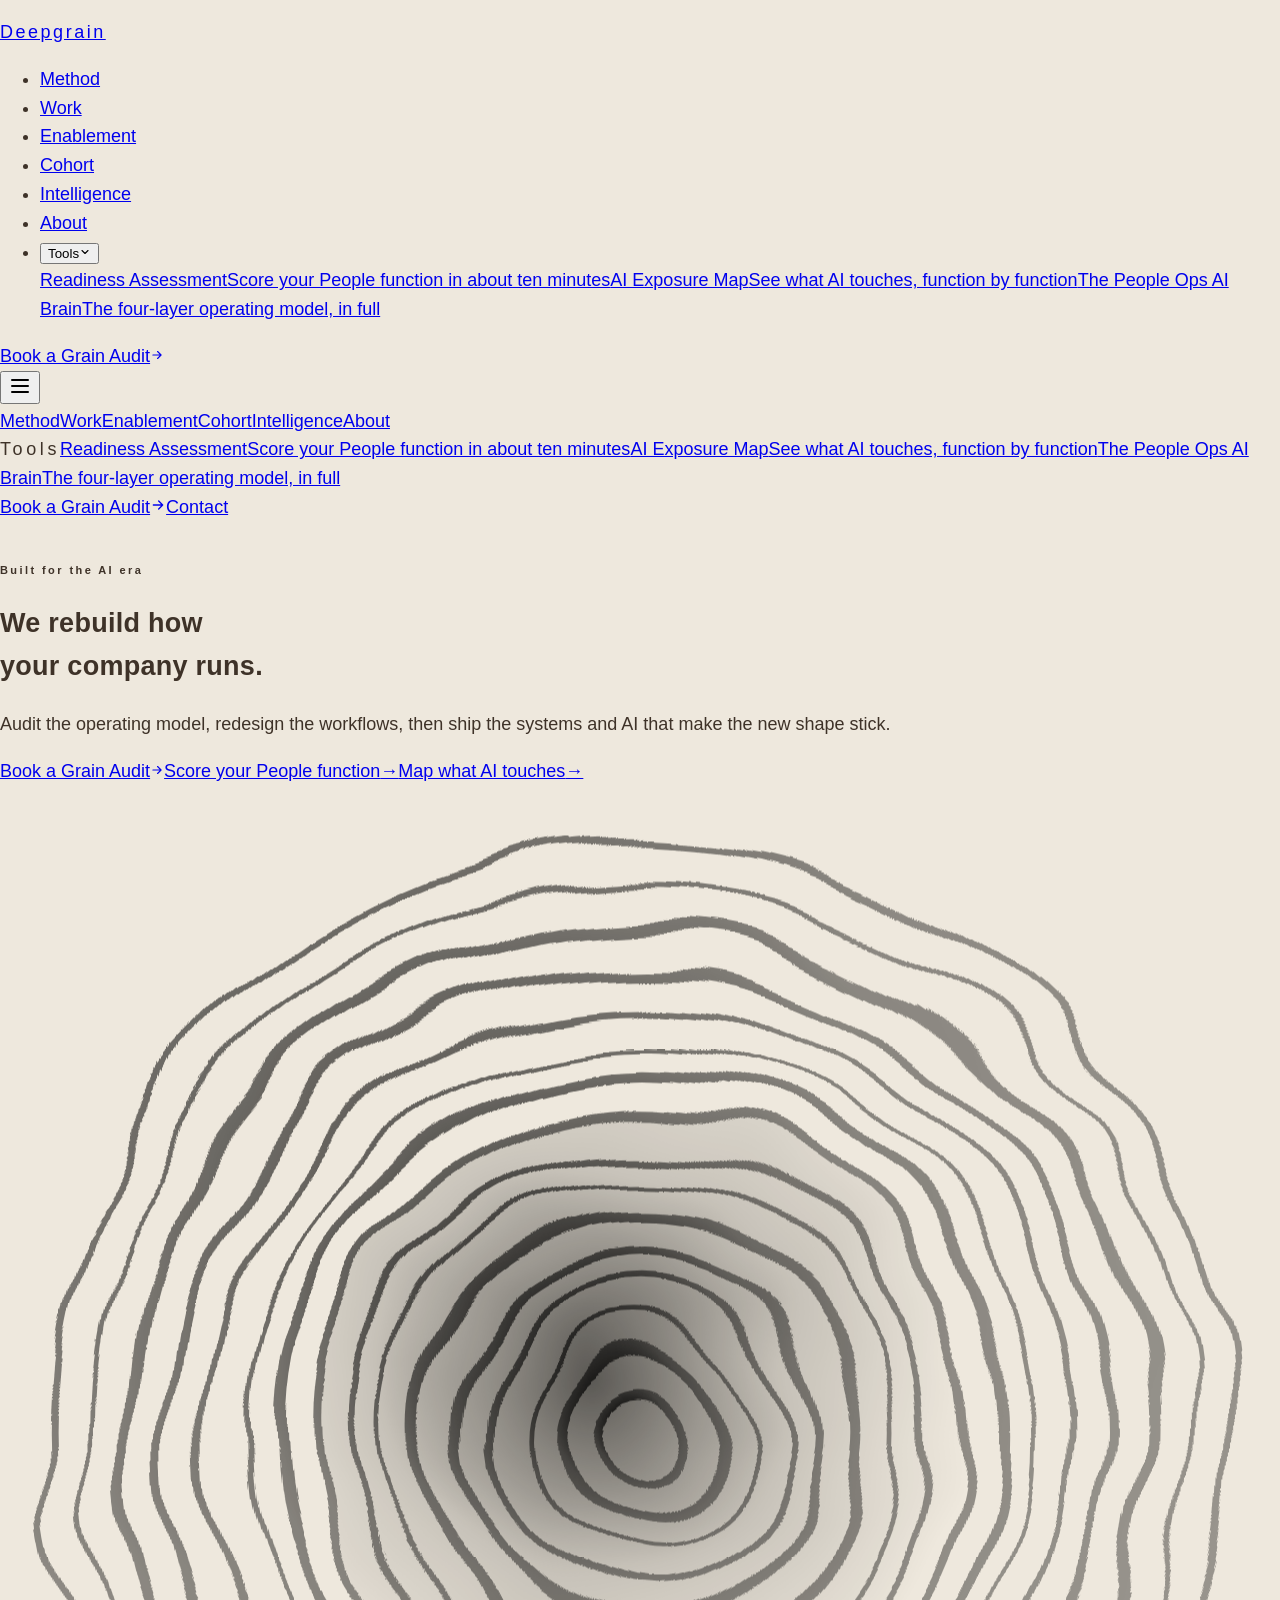
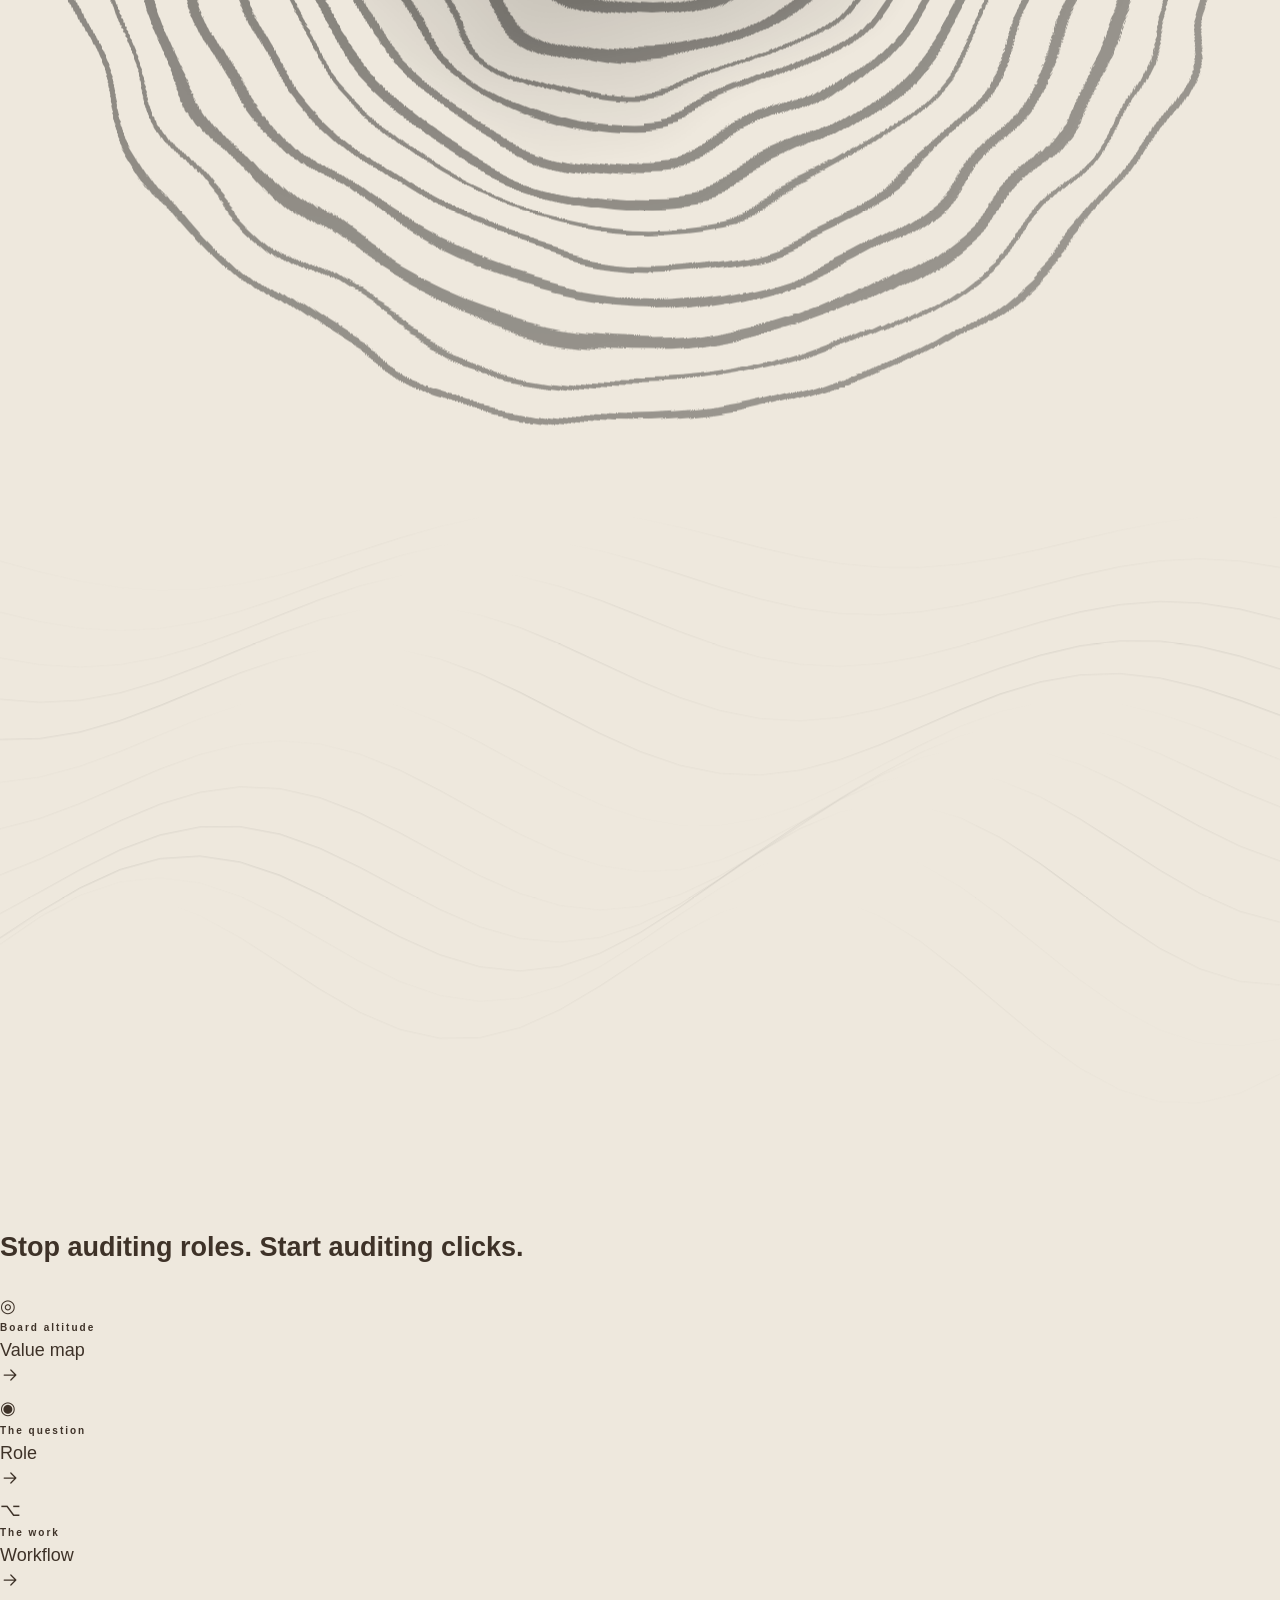
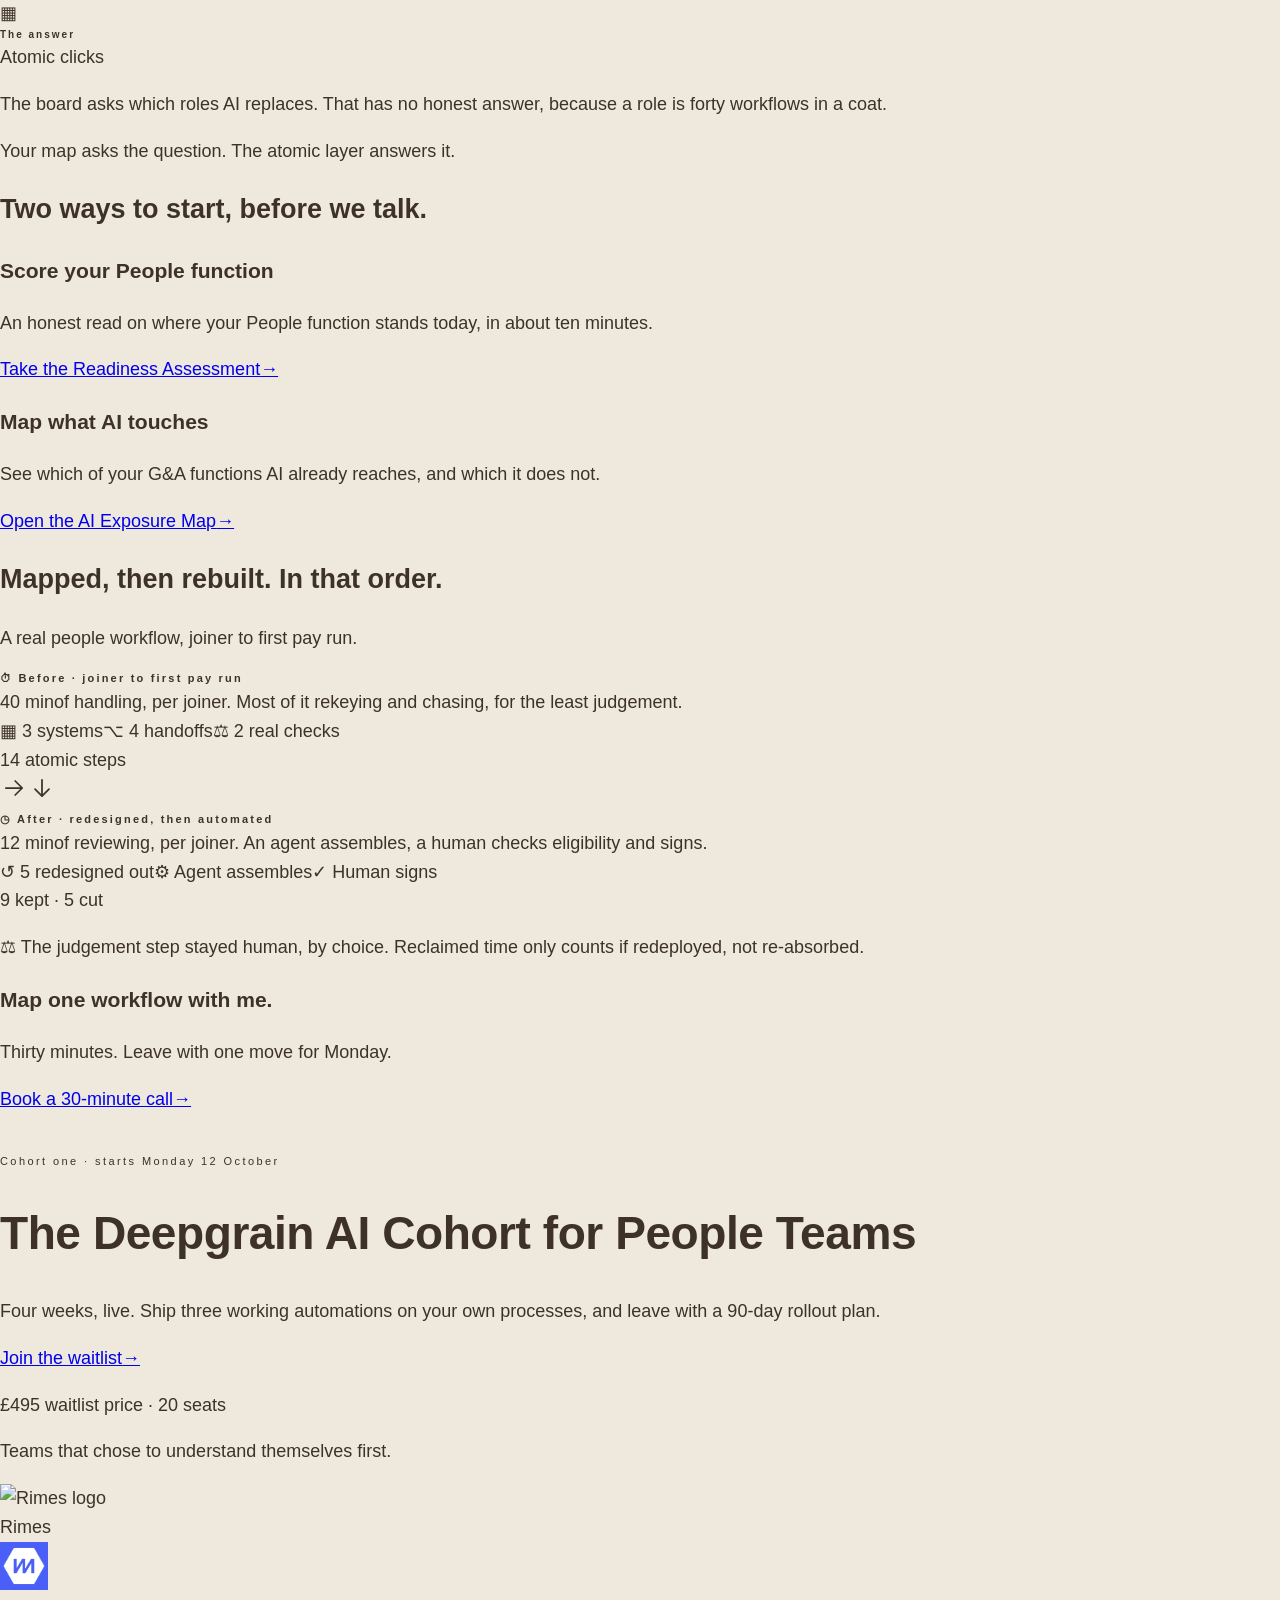
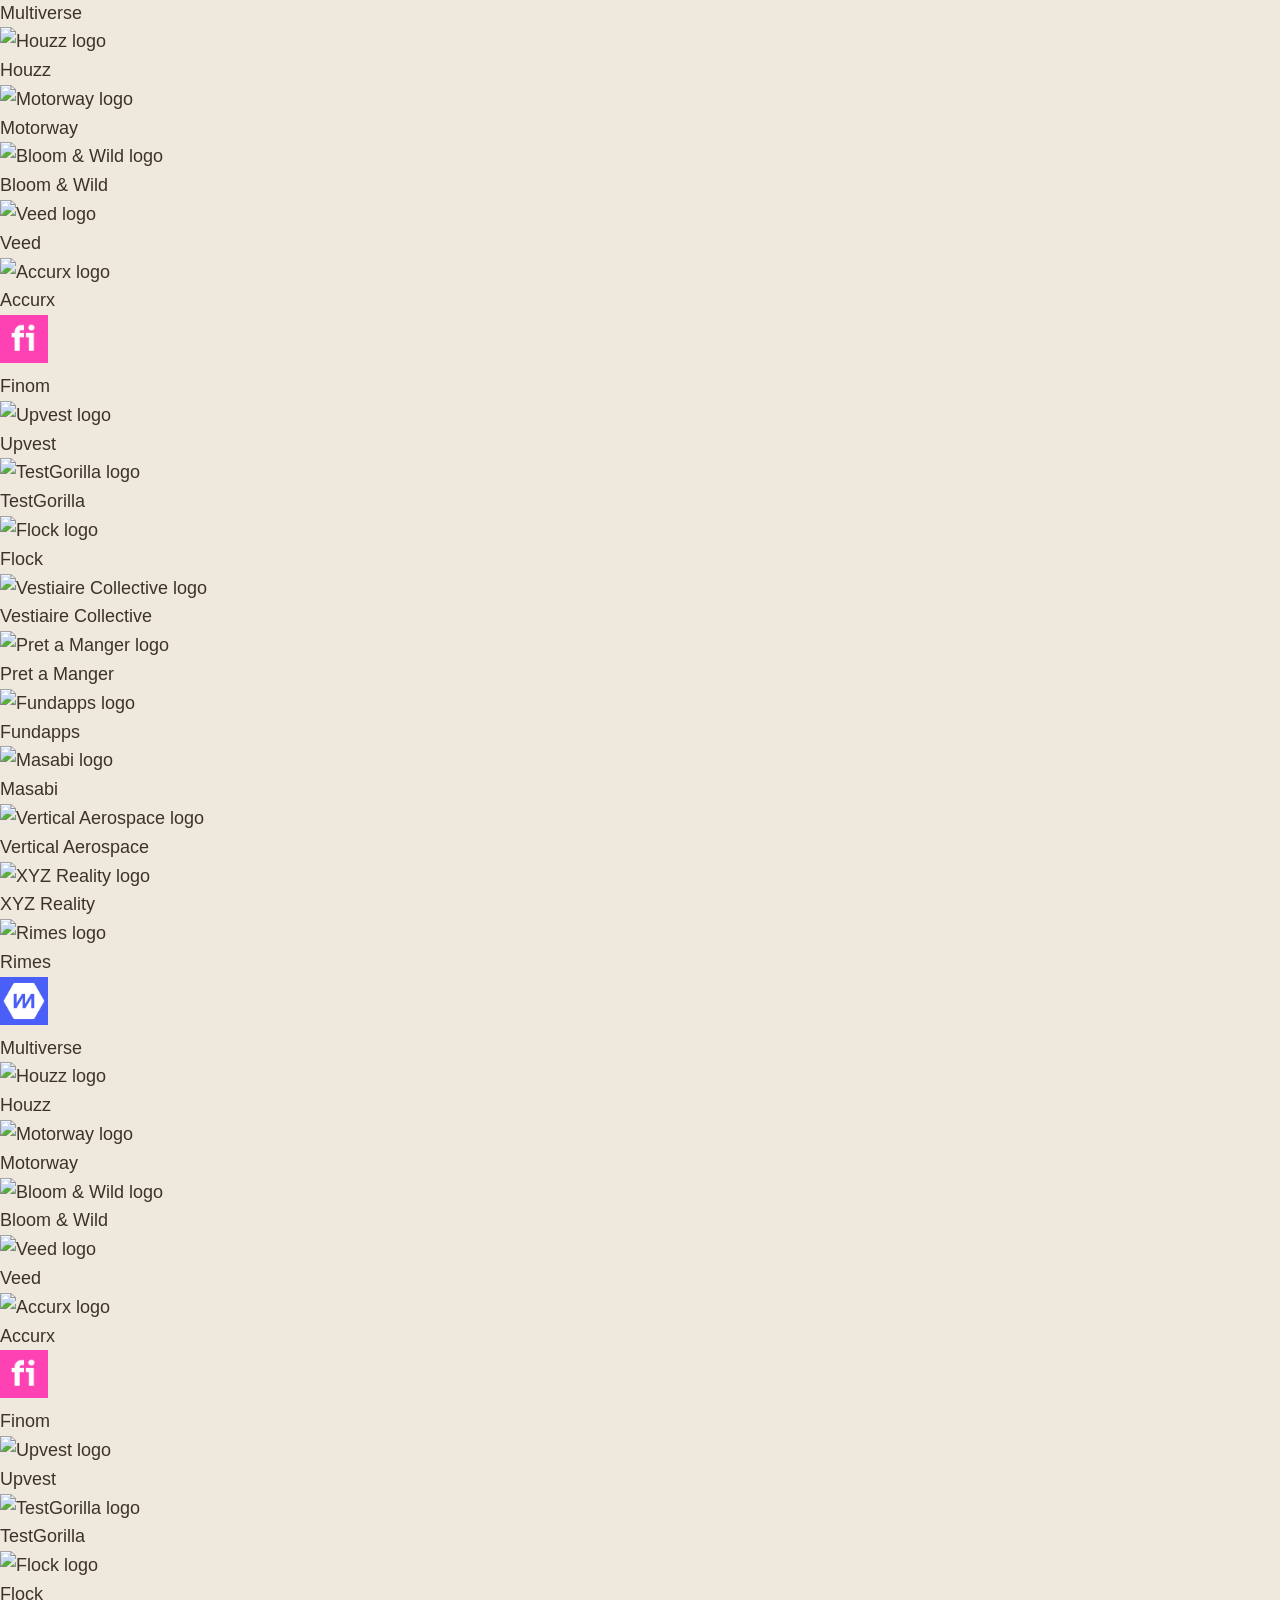
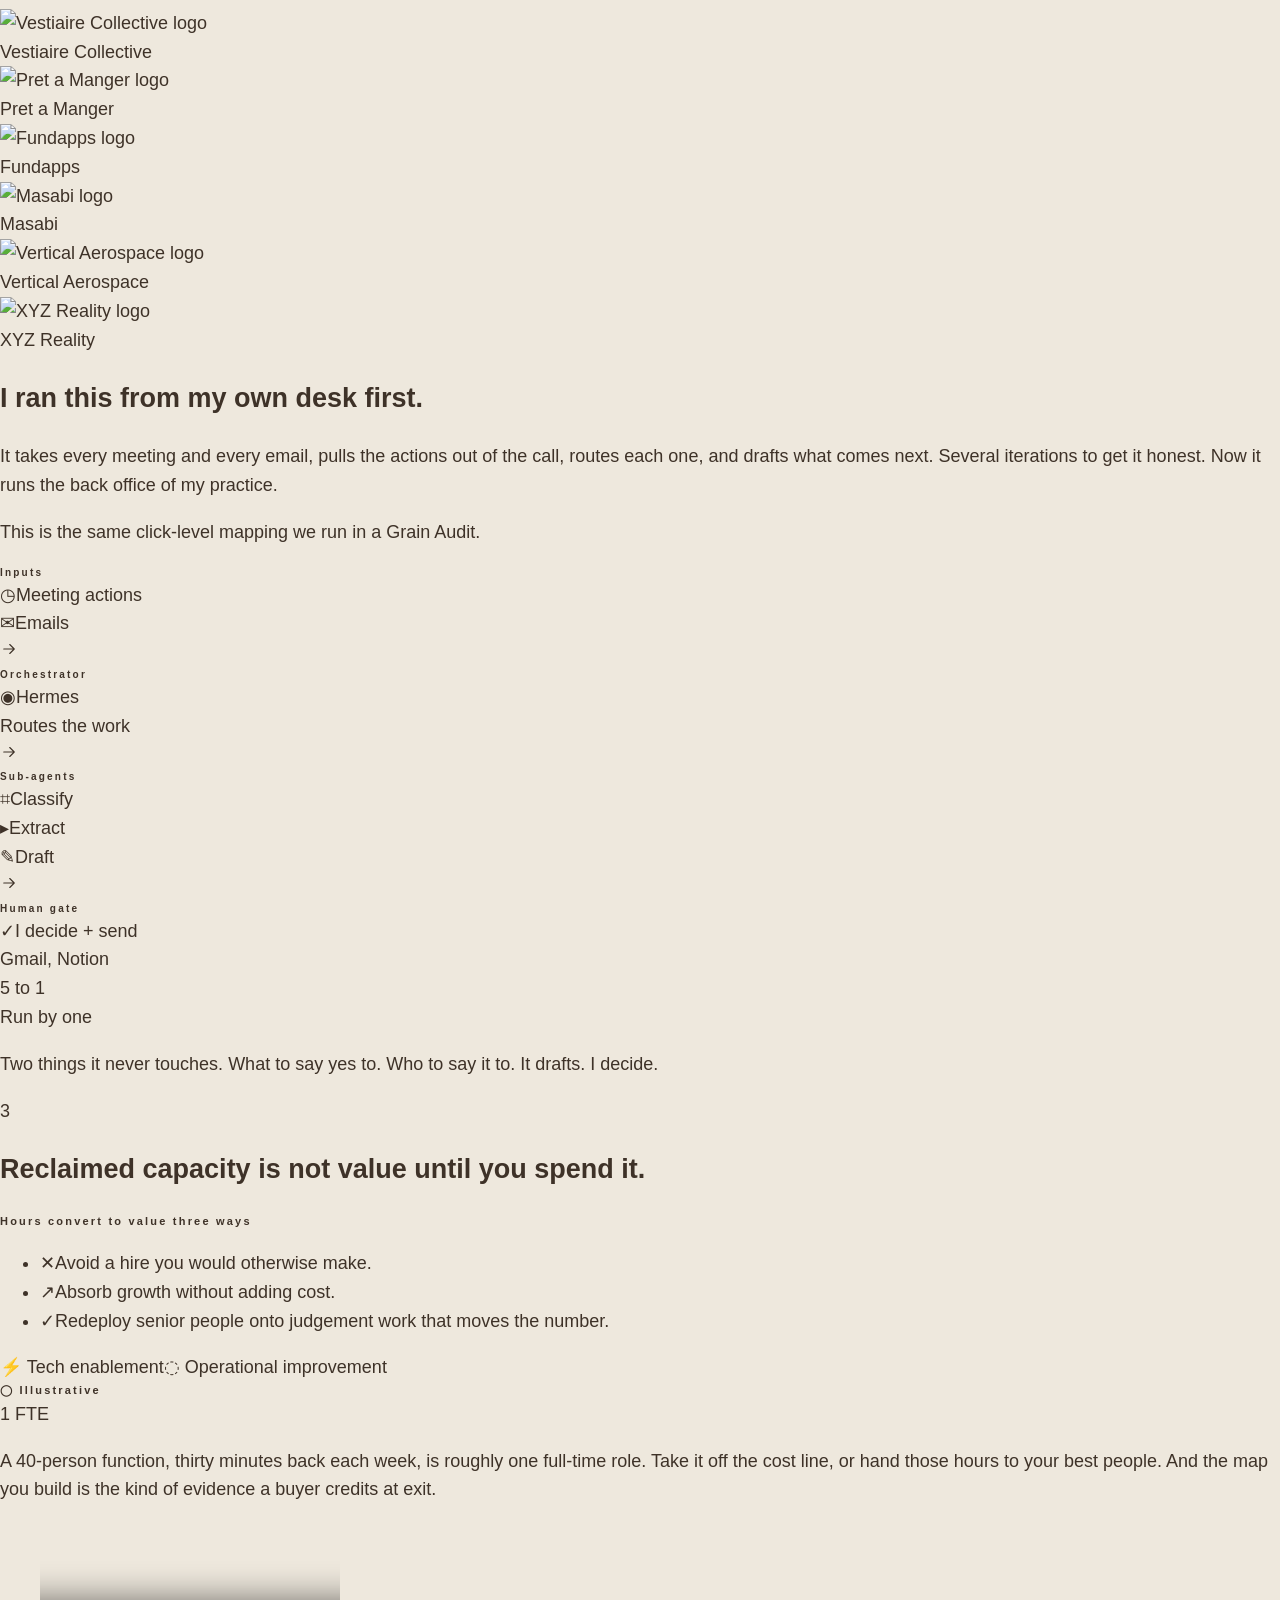
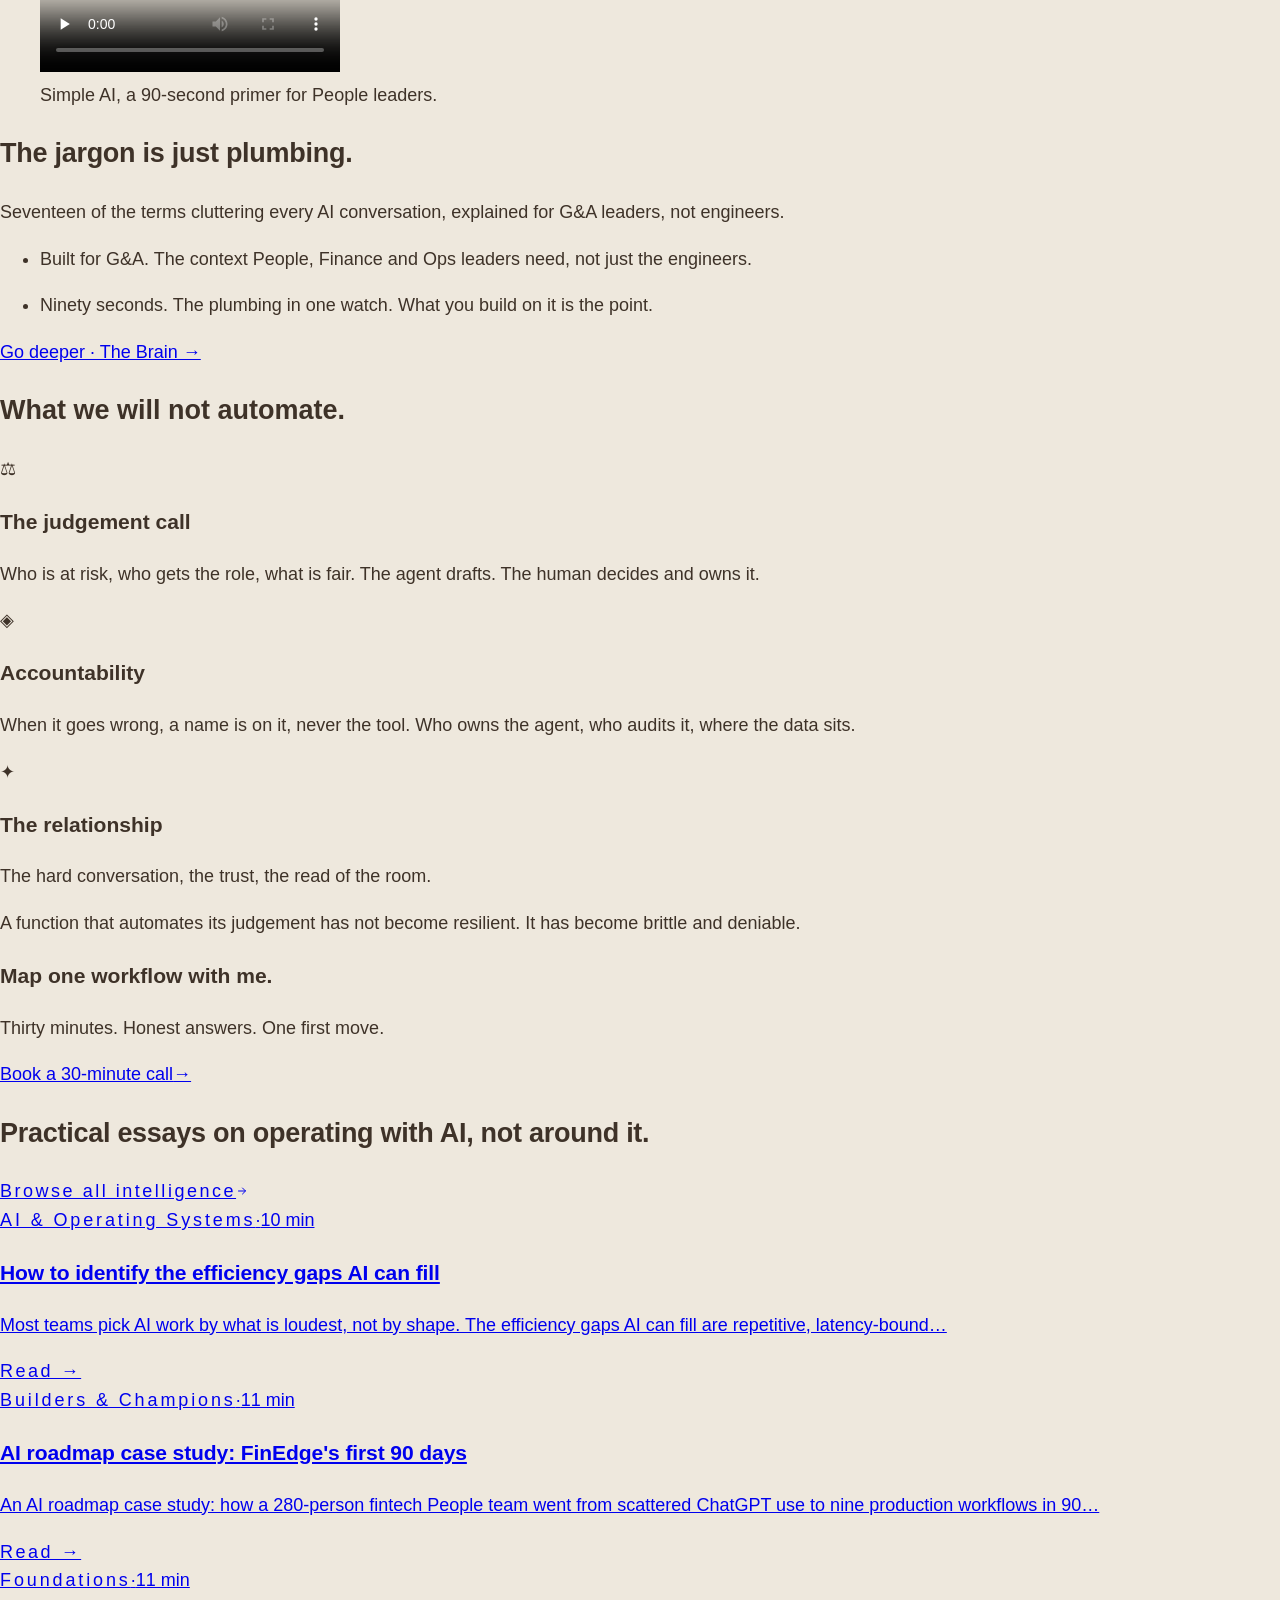
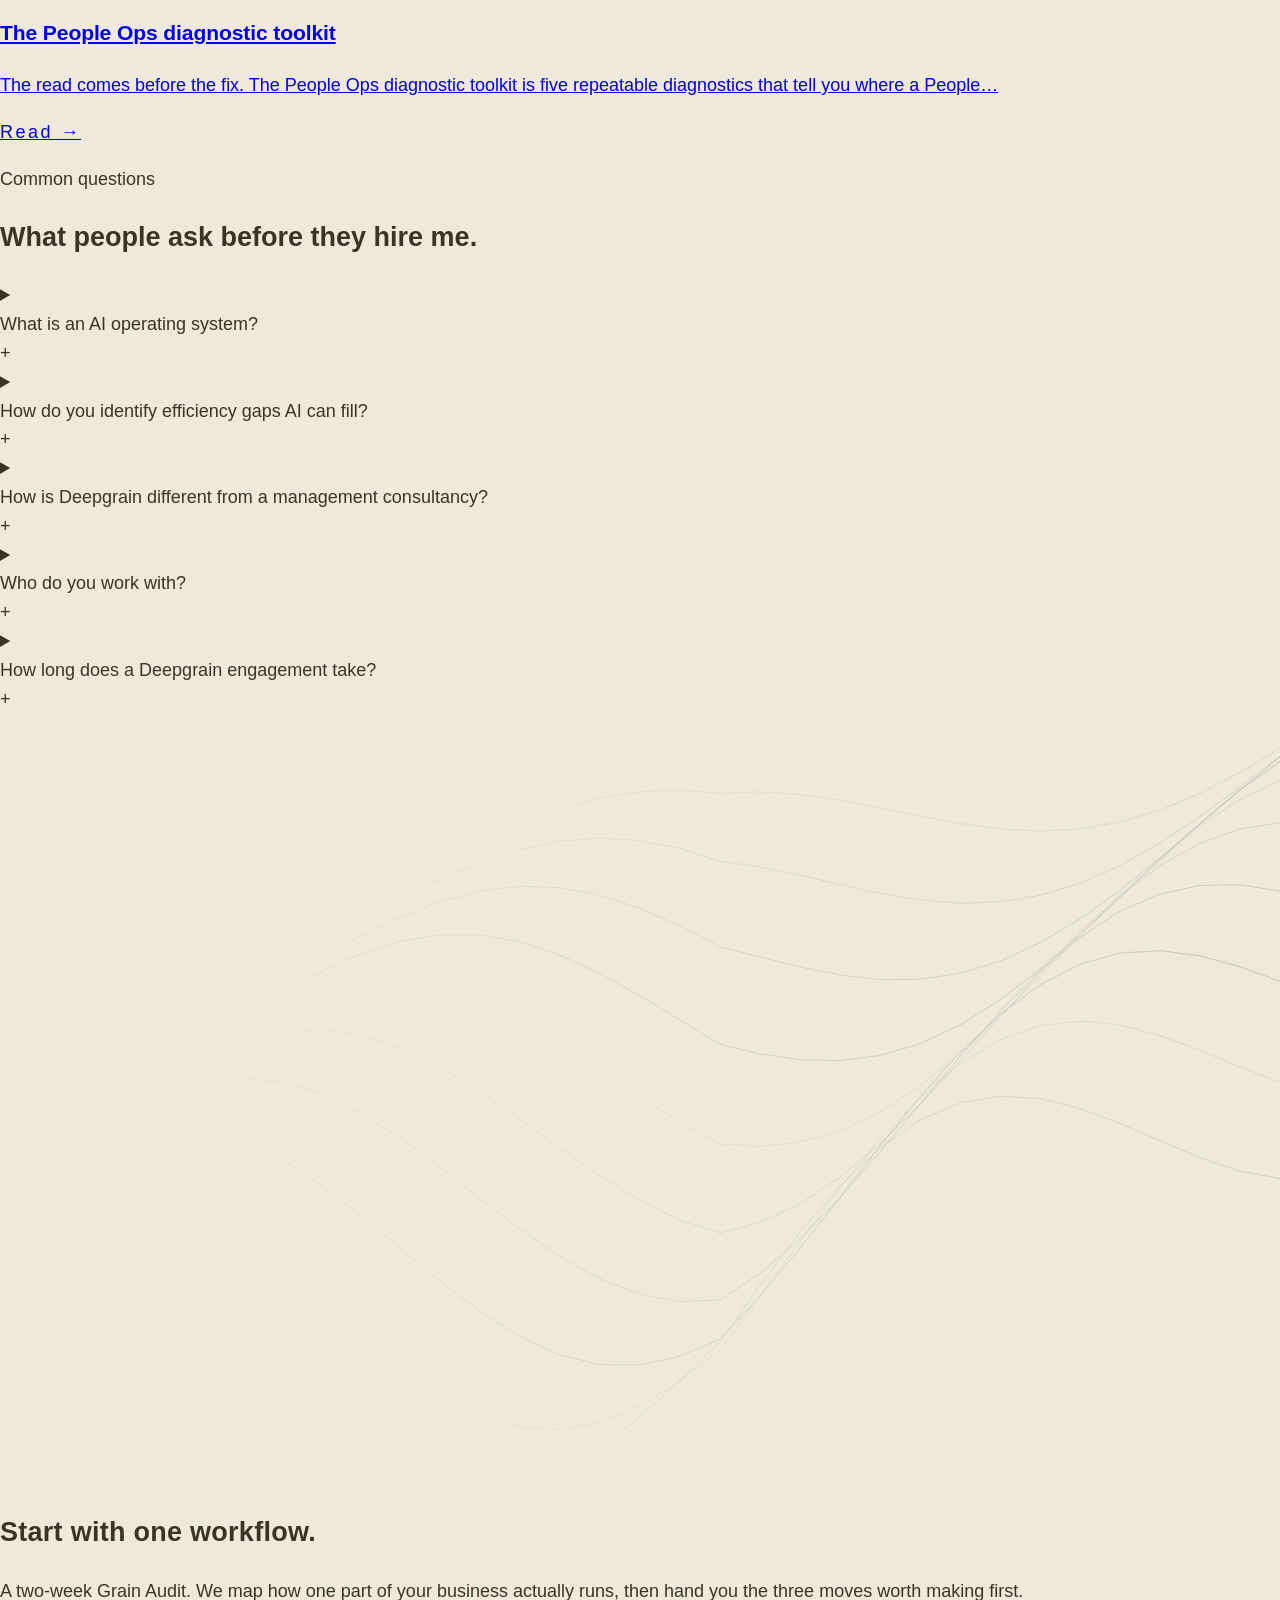
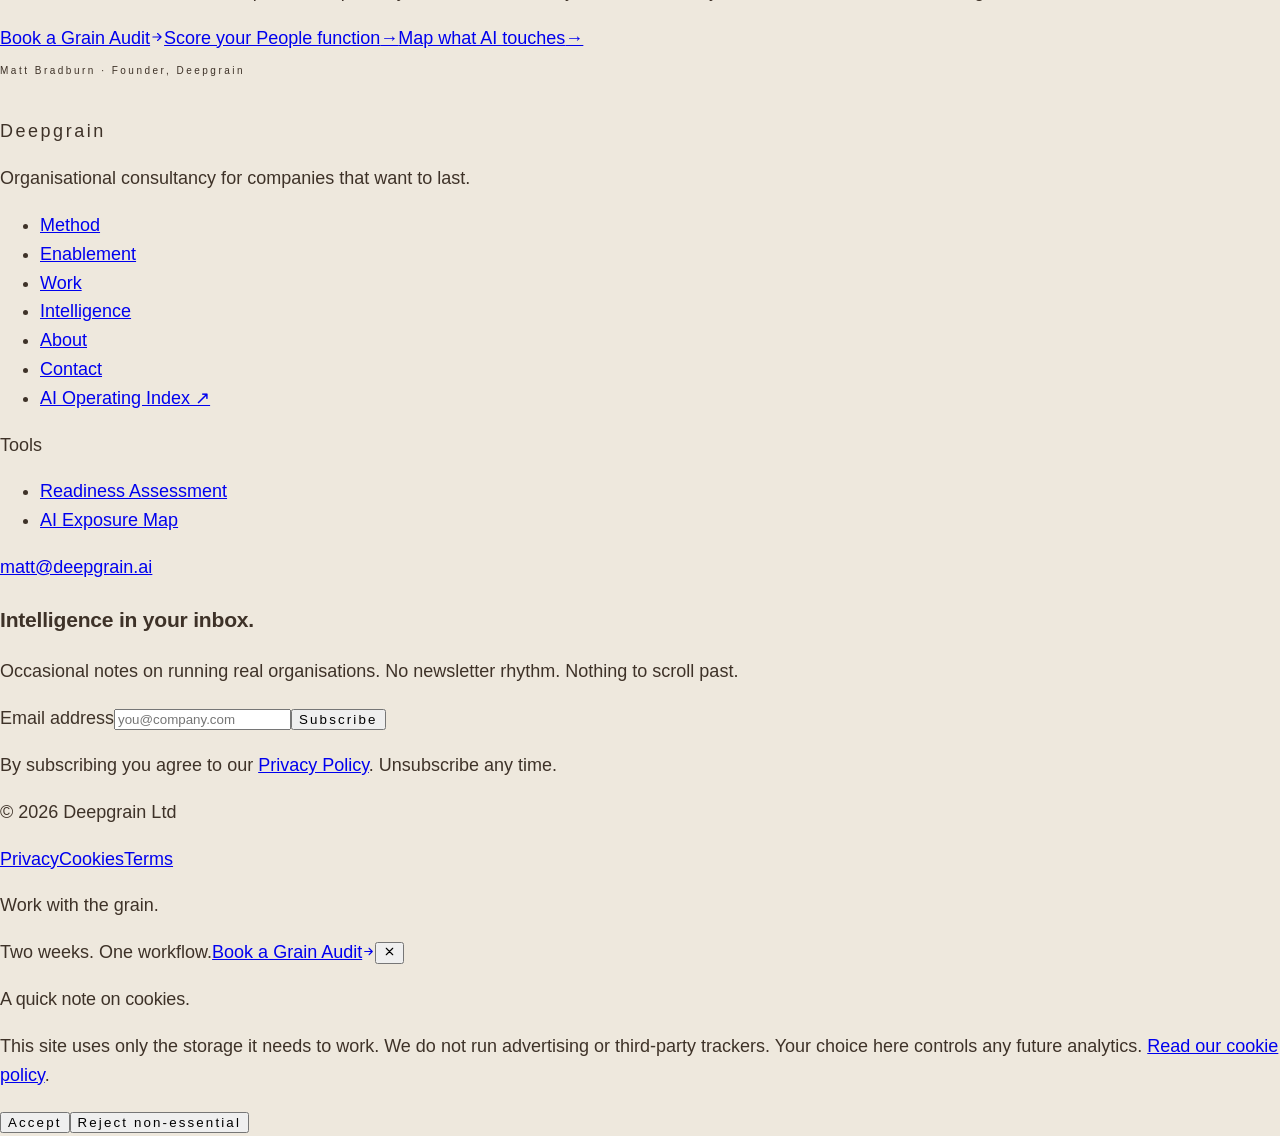
==== commit 09c4a43c: "Prefix remaining root-absolute asset paths with pages base" ====
--- a/index.html
+++ b/index.html
@@ -136,7 +136,7 @@
 <link rel="modulepreload" as="script" crossorigin="" href="/deepgrain-waitlist/assets/LogoCarousel-CWQDDSxD.js"><link rel="modulepreload" as="script" crossorigin="" href="/deepgrain-waitlist/assets/Eyebrow-QkmQ08b_.js"><link rel="modulepreload" as="script" crossorigin="" href="/deepgrain-waitlist/assets/SimpleAIPrimer-mYj8cdsC.js"><link rel="modulepreload" as="script" crossorigin="" href="/deepgrain-waitlist/assets/PillButton-B5LBiC33.js"><link rel="modulepreload" as="script" crossorigin="" href="/deepgrain-waitlist/assets/IntelligenceTeaser-J3jcI8MO.js"><link rel="modulepreload" as="script" crossorigin="" href="/deepgrain-waitlist/assets/intelligence-Db3AA8lj.js"><link rel="modulepreload" as="script" crossorigin="" href="/deepgrain-waitlist/assets/ArticleCard-CVekBE_1.js"><link rel="modulepreload" as="script" crossorigin="" href="/deepgrain-waitlist/assets/HomeFAQ-N5BBAhmT.js"><link rel="modulepreload" as="script" crossorigin="" href="/deepgrain-waitlist/assets/FAQ-Kgawy8h0.js"><link rel="modulepreload" as="script" crossorigin="" href="/deepgrain-waitlist/assets/ScrollReveal-BjOLxTqJ.js"><link rel="modulepreload" as="script" crossorigin="" href="/deepgrain-waitlist/assets/BrassRule-DKjkiqYJ.js"><link rel="modulepreload" as="script" crossorigin="" href="/deepgrain-waitlist/assets/EmailCapture-DnC5C4Vb.js"><link rel="modulepreload" as="script" crossorigin="" href="/deepgrain-waitlist/assets/client-vf7xoWvQ.js"><link rel="modulepreload" as="script" crossorigin="" href="/deepgrain-waitlist/assets/types-4og3oiYD.js"><link rel="canonical" href="https://www.deepgrain.ai/" data-rh="true"><meta name="description" content="Organisational consultancy for the AI era. We audit how your function actually operates, then build the agentic systems and team capability to evolve it." data-rh="true"><meta property="og:title" content="Deepgrain | From the role to the click." data-rh="true"><meta property="og:description" content="Organisational consultancy for the AI era. We audit how your function actually operates, then build the agentic systems and team capability to evolve it." data-rh="true"><meta property="og:url" content="https://www.deepgrain.ai/" data-rh="true"><meta property="og:type" content="website" data-rh="true"><meta property="og:image" content="https://www.deepgrain.ai/og-image.png" data-rh="true"><meta property="og:image:width" content="1200" data-rh="true"><meta property="og:image:height" content="630" data-rh="true"><meta name="twitter:card" content="summary_large_image" data-rh="true"><meta name="twitter:title" content="Deepgrain | From the role to the click." data-rh="true"><meta name="twitter:description" content="Organisational consultancy for the AI era. We audit how your function actually operates, then build the agentic systems and team capability to evolve it." data-rh="true"><meta name="twitter:image" content="https://www.deepgrain.ai/og-image.png" data-rh="true"><script type="application/ld+json" data-rh="true">{"@context":"https://schema.org","@type":"Organization","@id":"https://www.deepgrain.ai/#organization","name":"Deepgrain","url":"https://www.deepgrain.ai","logo":{"@type":"ImageObject","url":"https://www.deepgrain.ai/og-image.png"},"founder":{"@id":"https://www.deepgrain.ai/about#matthew-bradburn"},"description":"Organisational consultancy that reads the grain of how a company actually operates, then changes it without breaking what works.","sameAs":["https://www.linkedin.com/company/deepgrain"]}</script><script type="application/ld+json" data-rh="true">{"@context":"https://schema.org","@type":"Person","@id":"https://www.deepgrain.ai/about#matthew-bradburn","name":"Matthew Bradburn","url":"https://www.deepgrain.ai/about","jobTitle":"Operating consultant","worksFor":{"@id":"https://www.deepgrain.ai/#organization"},"description":"Operating consultant working with founders and operating leaders building AI-native, defence, financial data, transit, and climate companies.","sameAs":["https://www.linkedin.com/in/matthewbradburn"]}</script><script type="application/ld+json" data-rh="true">{"@context":"https://schema.org","@type":"WebSite","@id":"https://www.deepgrain.ai/#website","url":"https://www.deepgrain.ai","name":"Deepgrain","publisher":{"@id":"https://www.deepgrain.ai/#organization"},"inLanguage":"en-GB"}</script><script type="application/ld+json" data-rh="true">{"@context":"https://schema.org","@type":"ProfessionalService","@id":"https://www.deepgrain.ai/#service","name":"Deepgrain","url":"https://www.deepgrain.ai","parentOrganization":{"@id":"https://www.deepgrain.ai/#organization"},"founder":{"@id":"https://www.deepgrain.ai/about#matthew-bradburn"},"serviceType":["Organisational consultancy","AI operating systems","AI enablement","Operating diagnostics"],"areaServed":[{"@type":"Country","name":"United Kingdom"},{"@type":"Place","name":"Europe"},{"@type":"Place","name":"North America"}],"audience":{"@type":"BusinessAudience","audienceType":"Founder-led companies in AI-native, defence, financial data, transit and climate sectors"}}</script><script type="application/ld+json" data-rh="true">{"@context":"https://schema.org","@type":"VideoObject","name":"Simple AI, a 90-second primer for G&A leaders","description":"Seventeen of the terms cluttering every AI conversation, in plain English. Made for G&A leaders, not engineers.","thumbnailUrl":["https://www.deepgrain.ai/simple-ai-poster.jpg"],"uploadDate":"2026-05-01T00:00:00+00:00","duration":"PT1M30S","contentUrl":"https://www.deepgrain.ai/simple-ai.mp4","embedUrl":"https://www.deepgrain.ai/simple-ai.mp4","publisher":{"@id":"https://www.deepgrain.ai/#organization"}}</script><script type="application/ld+json" data-rh="true">{"@context":"https://schema.org","@type":"FAQPage","mainEntity":[{"@type":"Question","name":"What is an AI operating system?","acceptedAnswer":{"@type":"Answer","text":"An AI operating system is the connective layer between AI models and the work a company does. It coordinates data, tools, agents, governance, and the operating cadence around them, so AI capability compounds into output rather than living as isolated demos. The model is the engine. The AI OS is the rest of the car."}},{"@type":"Question","name":"How do you identify efficiency gaps AI can fill?","acceptedAnswer":{"@type":"Answer","text":"We look at four signals in the existing work: repetition, latency, judgement shape, and contestability. A workflow that runs often, waits hours on a human whose contribution is minutes, has judgement that is pattern-matching rather than novel, and has a clear owner who can sign off changes, is almost always an AI-shaped gap. A Grain Audit beats a three-month strategy deck for finding the first one."}},{"@type":"Question","name":"How is Deepgrain different from a management consultancy?","acceptedAnswer":{"@type":"Answer","text":"A management consultancy delivers a slide deck and a recommendation. Deepgrain reads the grain of how the company actually operates, then builds the strategy, the AI systems, and the people who can keep evolving them after we leave. We ship working software and trained operators, not just frameworks."}},{"@type":"Question","name":"Who do you work with?","acceptedAnswer":{"@type":"Answer","text":"Founder-led companies between Series A and Series C in AI-native, defence, financial data, transit, and climate sectors. The common shape is a founder or operating leader who can see the gap between what the team does today and what the operating system needs to do at the next stage."}},{"@type":"Question","name":"How long does a Deepgrain engagement take?","acceptedAnswer":{"@type":"Answer","text":"A diagnostic is 30 days. A build engagement is typically 8 to 16 weeks per function, scoped around one or two operating workflows we can take from manual to AI-native end to end. Enablement runs alongside, so the team owns the system by the time we leave."}}]}</script><script async="" src="https://www.googletagmanager.com/gtag/js?id=G-93DFWMX8GP"></script></head>
 
   <body>
-    <div id="root"><div role="region" aria-label="Notifications (F8)" tabindex="-1" style="pointer-events: none;"><ol tabindex="-1" class="fixed top-0 z-[100] flex max-h-screen w-full flex-col-reverse p-4 sm:bottom-0 sm:right-0 sm:top-auto sm:flex-col md:max-w-[420px]"></ol></div><div class="min-h-screen flex flex-col bg-linen" data-prerender-ready="true"><nav class="fixed top-0 inset-x-0 z-50 transition-all duration-300 bg-transparent"><div class="container-grain flex items-center justify-between h-24 md:h-28"><a class="font-display text-cream uppercase font-semibold text-2xl md:text-3xl" href="/deepgrain-waitlist/" data-discover="true" style="letter-spacing: 0.14em;">Deepgrain</a><div class="hidden md:flex items-center gap-9"><ul class="flex items-center gap-9"><li class="relative"><a class="font-sans uppercase text-[11px] tracking-[0.12em] transition-opacity duration-200 text-cream/70 hover:opacity-100" href="/deepgrain-waitlist/method" data-discover="true">Method</a></li><li class="relative"><a class="font-sans uppercase text-[11px] tracking-[0.12em] transition-opacity duration-200 text-cream/70 hover:opacity-100" href="/deepgrain-waitlist/work" data-discover="true">Work</a></li><li class="relative"><a class="font-sans uppercase text-[11px] tracking-[0.12em] transition-opacity duration-200 text-cream/70 hover:opacity-100" href="/deepgrain-waitlist/enablement" data-discover="true">Enablement</a></li><li class="relative"><a class="font-sans uppercase text-[11px] tracking-[0.12em] transition-opacity duration-200 text-cream/70 hover:opacity-100" href="/deepgrain-waitlist/waitlist" data-discover="true">Cohort</a></li><li class="relative"><a class="font-sans uppercase text-[11px] tracking-[0.12em] transition-opacity duration-200 text-cream/70 hover:opacity-100" href="/deepgrain-waitlist/intelligence" data-discover="true">Intelligence</a></li><li class="relative"><a class="font-sans uppercase text-[11px] tracking-[0.12em] transition-opacity duration-200 text-cream/70 hover:opacity-100" href="/deepgrain-waitlist/about" data-discover="true">About</a></li><li class="relative group"><button type="button" aria-haspopup="true" aria-expanded="false" class="font-sans uppercase text-[11px] tracking-[0.12em] transition-opacity duration-200 inline-flex items-center gap-1.5 cursor-pointer text-cream/70 hover:opacity-100">Tools<svg width="12" height="12" viewBox="0 0 24 24" fill="none" aria-hidden="true" class="opacity-60 transition-transform duration-300 group-hover:rotate-180 group-focus-within:rotate-180"><path d="m6 9 6 6 6-6" stroke="currentColor" stroke-width="2.2" stroke-linecap="round" stroke-linejoin="round"></path></svg></button><div class="absolute right-0 top-full pt-5 transition-all duration-200 ease-[cubic-bezier(0.32,0.72,0,1)] opacity-0 invisible translate-y-1 group-hover:opacity-100 group-hover:visible group-hover:translate-y-0 group-focus-within:opacity-100 group-focus-within:visible group-focus-within:translate-y-0"><div class="w-[320px] rounded-[16px] bg-bark ring-1 ring-cream/15 shadow-[0_30px_60px_-15px_rgba(0,0,0,0.6)] p-2"><a class="block rounded-[10px] px-3.5 py-3 transition-colors duration-200 hover:bg-cream/[0.06]" href="/deepgrain-waitlist/readiness" data-discover="true"><span class="block font-sans uppercase text-[11px] tracking-[0.12em] text-cream">Readiness Assessment</span><span class="block font-display italic text-[13px] leading-snug text-cream/55 mt-0.5">Score your People function in about ten minutes</span></a><a class="block rounded-[10px] px-3.5 py-3 transition-colors duration-200 hover:bg-cream/[0.06]" href="/deepgrain-waitlist/exposure-map" data-discover="true"><span class="block font-sans uppercase text-[11px] tracking-[0.12em] text-cream">AI Exposure Map</span><span class="block font-display italic text-[13px] leading-snug text-cream/55 mt-0.5">See what AI touches, function by function</span></a><a class="block rounded-[10px] px-3.5 py-3 transition-colors duration-200 hover:bg-cream/[0.06]" href="/deepgrain-waitlist/brain" data-discover="true"><span class="block font-sans uppercase text-[11px] tracking-[0.12em] text-cream">The People Ops AI Brain</span><span class="block font-display italic text-[13px] leading-snug text-cream/55 mt-0.5">The four-layer operating model, in full</span></a></div></div></li></ul><a class="group inline-flex items-center gap-1 rounded-full bg-cream text-green pl-5 pr-2.5 py-2 font-sans uppercase text-[11px] tracking-[0.12em] transition-all duration-500 ease-[cubic-bezier(0.32,0.72,0,1)] hover:bg-cream/90 active:scale-[0.98] shadow-[0_1px_0_hsl(var(--cream)/0.6)_inset]" href="/deepgrain-waitlist/grain-audit" data-discover="true">Book a Grain Audit<span class="ml-0.5 inline-flex h-6 w-6 items-center justify-center rounded-full bg-green/10 text-green transition-transform duration-500 ease-[cubic-bezier(0.32,0.72,0,1)] group-hover:translate-x-0.5"><svg width="14" height="14" viewBox="0 0 24 24" fill="none" aria-hidden="true"><path d="M5 12h14M13 6l6 6-6 6" stroke="currentColor" stroke-width="2" stroke-linecap="round" stroke-linejoin="round"></path></svg></span></a></div><button type="button" aria-label="Open menu" aria-expanded="false" class="md:hidden text-cream p-2 -mr-2"><svg xmlns="http://www.w3.org/2000/svg" width="24" height="24" viewBox="0 0 24 24" fill="none" stroke="currentColor" stroke-width="2" stroke-linecap="round" stroke-linejoin="round" class="lucide lucide-menu"><line x1="4" x2="20" y1="12" y2="12"></line><line x1="4" x2="20" y1="6" y2="6"></line><line x1="4" x2="20" y1="18" y2="18"></line></svg></button></div></nav><div class="fixed inset-0 z-40 bg-green md:hidden transition-transform duration-[400ms] ease-[cubic-bezier(0.25,0.1,0.25,1)] overflow-y-auto -translate-y-full pointer-events-none" aria-hidden="true"><div class="min-h-full flex flex-col justify-center px-8 pt-28 pb-12 gap-8"><nav class="flex flex-col gap-5"><a class="font-display text-cream text-4xl leading-none" href="/deepgrain-waitlist/method" data-discover="true">Method</a><a class="font-display text-cream text-4xl leading-none" href="/deepgrain-waitlist/work" data-discover="true">Work</a><a class="font-display text-cream text-4xl leading-none" href="/deepgrain-waitlist/enablement" data-discover="true">Enablement</a><a class="font-display text-cream text-4xl leading-none" href="/deepgrain-waitlist/waitlist" data-discover="true">Cohort</a><a class="font-display text-cream text-4xl leading-none" href="/deepgrain-waitlist/intelligence" data-discover="true">Intelligence</a><a class="font-display text-cream text-4xl leading-none" href="/deepgrain-waitlist/about" data-discover="true">About</a></nav><div class="h-px bg-cream/15"></div><div class="flex flex-col gap-4"><span class="font-sans uppercase text-brass text-[11px]" style="letter-spacing: 0.2em;">Tools</span><a class="flex flex-col" href="/deepgrain-waitlist/readiness" data-discover="true"><span class="font-display text-cream text-2xl leading-tight">Readiness Assessment</span><span class="font-display italic text-cream/55 text-[15px] mt-0.5">Score your People function in about ten minutes</span></a><a class="flex flex-col" href="/deepgrain-waitlist/exposure-map" data-discover="true"><span class="font-display text-cream text-2xl leading-tight">AI Exposure Map</span><span class="font-display italic text-cream/55 text-[15px] mt-0.5">See what AI touches, function by function</span></a><a class="flex flex-col" href="/deepgrain-waitlist/brain" data-discover="true"><span class="font-display text-cream text-2xl leading-tight">The People Ops AI Brain</span><span class="font-display italic text-cream/55 text-[15px] mt-0.5">The four-layer operating model, in full</span></a></div><a class="group mt-2 inline-flex items-center justify-between gap-2 rounded-full bg-cream text-green pl-7 pr-3 py-4 font-sans uppercase text-[13px] tracking-[0.12em]" href="/deepgrain-waitlist/grain-audit" data-discover="true">Book a Grain Audit<span class="inline-flex h-8 w-8 items-center justify-center rounded-full bg-green/10 text-green"><svg width="16" height="16" viewBox="0 0 24 24" fill="none" aria-hidden="true"><path d="M5 12h14M13 6l6 6-6 6" stroke="currentColor" stroke-width="2" stroke-linecap="round" stroke-linejoin="round"></path></svg></span></a><a class="font-sans uppercase text-cream/50 text-[11px] tracking-[0.2em] mt-1" href="/deepgrain-waitlist/contact" data-discover="true">Contact</a></div></div><main class="flex-1 [&amp;_section+section]:brass-rule [&amp;_section:first-of-type:not([data-no-rule])]:brass-rule"><div aria-hidden="true" class="pointer-events-none fixed inset-0 z-[1] opacity-[0.035] mix-blend-multiply motion-reduce:opacity-[0.025]" style="background-image: url(&quot;data:image/svg+xml,%3Csvg%20xmlns%3D'http%3A%2F%2Fwww.w3.org%2F2000%2Fsvg'%20width%3D'140'%20height%3D'140'%3E%3Cfilter%20id%3D'n'%3E%3CfeTurbulence%20type%3D'fractalNoise'%20baseFrequency%3D'0.85'%20numOctaves%3D'2'%20stitchTiles%3D'stitch'%2F%3E%3C%2Ffilter%3E%3Crect%20width%3D'100%25'%20height%3D'100%25'%20filter%3D'url(%23n)'%2F%3E%3C%2Fsvg%3E&quot;); background-size: 140px 140px;"></div><section class="relative bg-bark text-cream overflow-hidden min-h-[620px] lg:min-h-[640px] lg:max-h-[880px] flex items-center" id="hero" data-no-rule="true"><div aria-hidden="true" class="pointer-events-none absolute inset-0 z-0 overflow-hidden" style="background: linear-gradient(180deg, hsl(var(--bark)) 0%, hsl(var(--bark-2)) 50%, hsl(var(--bark)) 100%);"><img src="/deepgrain-waitlist/__l5e/assets-v1/ef8f1553-b427-4b49-8f79-ad65c5669aac/bark-1200.webp" srcset="/deepgrain-waitlist/__l5e/assets-v1/ef8f1553-b427-4b49-8f79-ad65c5669aac/bark-1200.webp 1200w, /__l5e/assets-v1/f0ec7d8a-0f1b-4de9-bfee-7a26072a96ad/bark-1800.webp 1800w" sizes="100vw" alt="" loading="lazy" decoding="async" class="absolute inset-0 w-full h-full object-cover" style="opacity: 0.85; mix-blend-mode: normal;"></div><div class="absolute inset-0 bg-gradient-to-br from-green/90 via-green/70 to-bark/85 pointer-events-none z-[1]"></div><div class="absolute inset-0 bg-gradient-to-b from-green/30 via-transparent to-green/45 pointer-events-none z-[1]"></div><div class="hidden lg:block absolute right-[-6%] top-1/2 -translate-y-1/2 w-[46%] aspect-square rounded-full bg-brass/[0.14] blur-[120px] pointer-events-none z-[1]"></div><div class="relative z-10 container-grain w-full pt-24 pb-16 md:pt-28 md:pb-20 lg:py-0"><div class="grid items-center gap-12 lg:grid-cols-12 lg:gap-12"><div class="lg:col-span-7 xl:col-span-7"><div class="mb-7"><p class="inline-flex items-center gap-2.5 rounded-full border border-brass/30 bg-brass/[0.06] px-4 py-1.5 font-sans uppercase text-brass" style="font-size: 11px; letter-spacing: 0.22em; font-weight: 600;"><span aria-hidden="true" class="inline-block h-1.5 w-1.5 rounded-full bg-brass"></span><span>Built for the AI era</span></p></div><div class="max-w-2xl fade-in-up fade-in-up-1"><h1 class="font-display font-medium uppercase text-cream leading-[0.98] text-[2.25rem] sm:text-[46px] md:text-[58px] lg:text-[58px] xl:text-[66px]" style="letter-spacing: 0.01em;">We rebuild how<br>your company runs.</h1><p class="font-display italic text-cream/85 mt-5 max-w-xl text-lg md:text-xl lg:text-[22px] leading-snug">Audit the operating model, redesign the workflows, then ship the systems and AI that make the new shape stick.</p></div><div class="fade-in-up fade-in-up-3 mt-8 flex flex-col sm:flex-row sm:flex-wrap items-stretch sm:items-center gap-4 sm:gap-6"><a class="group inline-flex items-center justify-center gap-1 rounded-full bg-cream text-green pl-7 pr-3 py-3 font-sans text-sm tracking-wider transition-all duration-500 ease-[cubic-bezier(0.32,0.72,0,1)] hover:bg-cream/90 active:scale-[0.98] shadow-[0_1px_0_hsl(var(--cream)/0.6)_inset]" href="/deepgrain-waitlist/grain-audit" data-discover="true">Book a Grain Audit<span aria-hidden="true" class="ml-1 inline-flex h-7 w-7 items-center justify-center rounded-full transition-transform duration-500 ease-[cubic-bezier(0.32,0.72,0,1)] group-hover:translate-x-0.5 group-hover:-translate-y-px group-hover:scale-105 bg-green/10 text-green"><svg width="14" height="14" viewBox="0 0 24 24" fill="none"><path d="M5 12h14M13 6l6 6-6 6" stroke="currentColor" stroke-width="2" stroke-linecap="round" stroke-linejoin="round"></path></svg></span></a><a class="group inline-flex items-center gap-1.5 font-sans text-sm tracking-wider text-cream/80 hover:text-cream underline-offset-4 hover:underline" href="/deepgrain-waitlist/readiness" data-discover="true">Score your People function<span class="transition-transform group-hover:translate-x-0.5">→</span></a><a class="group inline-flex items-center gap-1.5 font-sans text-sm tracking-wider text-cream/80 hover:text-cream underline-offset-4 hover:underline" href="/deepgrain-waitlist/exposure-map" data-discover="true">Map what AI touches<span class="transition-transform group-hover:translate-x-0.5">→</span></a></div></div><div class="lg:col-span-5 xl:col-span-5 fade-in-up fade-in-up-2"><div aria-hidden="true" class="w-full" style="will-change: transform; transform: translate3d(0px, 8.48px, 0px);"><div class="relative mx-auto w-full max-w-[360px] sm:max-w-[420px] lg:ml-auto lg:mr-0 lg:max-w-[520px]"><div class="grain-art relative aspect-square w-full"><svg viewBox="0 0 600 600" class="grain-art-svg absolute inset-0 h-full w-full" role="img" aria-label="Concentric growth rings, the grain of an organisation"><defs><filter id="warp-r0" x="-20%" y="-20%" width="140%" height="140%"><feTurbulence type="fractalNoise" baseFrequency="0.009 0.013" numOctaves="2" seed="11" result="n"></feTurbulence><feDisplacementMap in="SourceGraphic" in2="n" scale="34" xChannelSelector="R" yChannelSelector="G"></feDisplacementMap></filter><radialGradient id="ring-r0" cx="42%" cy="40%" r="66%"><stop offset="0%" stop-color="hsl(var(--brass))" stop-opacity="1"></stop><stop offset="40%" stop-color="hsl(var(--brass))" stop-opacity="0.88"></stop><stop offset="70%" stop-color="hsl(var(--cream))" stop-opacity="0.5"></stop><stop offset="100%" stop-color="hsl(var(--brass))" stop-opacity="0.42"></stop></radialGradient><radialGradient id="core-r0" cx="42%" cy="40%" r="60%"><stop offset="0%" stop-color="hsl(var(--brass))" stop-opacity="0.62"></stop><stop offset="55%" stop-color="hsl(var(--brass))" stop-opacity="0.16"></stop><stop offset="100%" stop-color="hsl(var(--brass))" stop-opacity="0"></stop></radialGradient></defs><g filter="url(#warp-r0)"><circle cx="300" cy="300" r="150" fill="url(#core-r0)"></circle><circle cx="300" cy="300" r="22" fill="none" stroke="url(#ring-r0)" stroke-width="4.2" stroke-opacity="0.98"></circle><circle cx="300" cy="300" r="40" fill="none" stroke="url(#ring-r0)" stroke-width="5.2" stroke-opacity="0.969"></circle><circle cx="300" cy="300" r="55" fill="none" stroke="url(#ring-r0)" stroke-width="2.2" stroke-opacity="0.958"></circle><circle cx="300" cy="300" r="73" fill="none" stroke="url(#ring-r0)" stroke-width="3.2" stroke-opacity="0.947"></circle><circle cx="300" cy="300" r="86" fill="none" stroke="url(#ring-r0)" stroke-width="4.2" stroke-opacity="0.9359999999999999"></circle><circle cx="300" cy="300" r="104" fill="none" stroke="url(#ring-r0)" stroke-width="5.2" stroke-opacity="0.925"></circle><circle cx="300" cy="300" r="121" fill="none" stroke="url(#ring-r0)" stroke-width="2.2" stroke-opacity="0.9139999999999999"></circle><circle cx="300" cy="300" r="134" fill="none" stroke="url(#ring-r0)" stroke-width="3.2" stroke-opacity="0.903"></circle><circle cx="300" cy="300" r="152" fill="none" stroke="url(#ring-r0)" stroke-width="4.2" stroke-opacity="0.892"></circle><circle cx="300" cy="300" r="170" fill="none" stroke="url(#ring-r0)" stroke-width="5.2" stroke-opacity="0.881"></circle><circle cx="300" cy="300" r="184" fill="none" stroke="url(#ring-r0)" stroke-width="2.2" stroke-opacity="0.87"></circle><circle cx="300" cy="300" r="203" fill="none" stroke="url(#ring-r0)" stroke-width="3.2" stroke-opacity="0.859"></circle><circle cx="300" cy="300" r="221" fill="none" stroke="url(#ring-r0)" stroke-width="4.2" stroke-opacity="0.848"></circle><circle cx="300" cy="300" r="240" fill="none" stroke="url(#ring-r0)" stroke-width="5.2" stroke-opacity="0.837"></circle><circle cx="300" cy="300" r="258" fill="none" stroke="url(#ring-r0)" stroke-width="2.2" stroke-opacity="0.826"></circle><circle cx="300" cy="300" r="276" fill="none" stroke="url(#ring-r0)" stroke-width="3.2" stroke-opacity="0.815"></circle></g></svg><div class="grain-sheen absolute inset-0" aria-hidden="true"></div><style>
+    <div id="root"><div role="region" aria-label="Notifications (F8)" tabindex="-1" style="pointer-events: none;"><ol tabindex="-1" class="fixed top-0 z-[100] flex max-h-screen w-full flex-col-reverse p-4 sm:bottom-0 sm:right-0 sm:top-auto sm:flex-col md:max-w-[420px]"></ol></div><div class="min-h-screen flex flex-col bg-linen" data-prerender-ready="true"><nav class="fixed top-0 inset-x-0 z-50 transition-all duration-300 bg-transparent"><div class="container-grain flex items-center justify-between h-24 md:h-28"><a class="font-display text-cream uppercase font-semibold text-2xl md:text-3xl" href="/deepgrain-waitlist/" data-discover="true" style="letter-spacing: 0.14em;">Deepgrain</a><div class="hidden md:flex items-center gap-9"><ul class="flex items-center gap-9"><li class="relative"><a class="font-sans uppercase text-[11px] tracking-[0.12em] transition-opacity duration-200 text-cream/70 hover:opacity-100" href="/deepgrain-waitlist/method" data-discover="true">Method</a></li><li class="relative"><a class="font-sans uppercase text-[11px] tracking-[0.12em] transition-opacity duration-200 text-cream/70 hover:opacity-100" href="/deepgrain-waitlist/work" data-discover="true">Work</a></li><li class="relative"><a class="font-sans uppercase text-[11px] tracking-[0.12em] transition-opacity duration-200 text-cream/70 hover:opacity-100" href="/deepgrain-waitlist/enablement" data-discover="true">Enablement</a></li><li class="relative"><a class="font-sans uppercase text-[11px] tracking-[0.12em] transition-opacity duration-200 text-cream/70 hover:opacity-100" href="/deepgrain-waitlist/waitlist" data-discover="true">Cohort</a></li><li class="relative"><a class="font-sans uppercase text-[11px] tracking-[0.12em] transition-opacity duration-200 text-cream/70 hover:opacity-100" href="/deepgrain-waitlist/intelligence" data-discover="true">Intelligence</a></li><li class="relative"><a class="font-sans uppercase text-[11px] tracking-[0.12em] transition-opacity duration-200 text-cream/70 hover:opacity-100" href="/deepgrain-waitlist/about" data-discover="true">About</a></li><li class="relative group"><button type="button" aria-haspopup="true" aria-expanded="false" class="font-sans uppercase text-[11px] tracking-[0.12em] transition-opacity duration-200 inline-flex items-center gap-1.5 cursor-pointer text-cream/70 hover:opacity-100">Tools<svg width="12" height="12" viewBox="0 0 24 24" fill="none" aria-hidden="true" class="opacity-60 transition-transform duration-300 group-hover:rotate-180 group-focus-within:rotate-180"><path d="m6 9 6 6 6-6" stroke="currentColor" stroke-width="2.2" stroke-linecap="round" stroke-linejoin="round"></path></svg></button><div class="absolute right-0 top-full pt-5 transition-all duration-200 ease-[cubic-bezier(0.32,0.72,0,1)] opacity-0 invisible translate-y-1 group-hover:opacity-100 group-hover:visible group-hover:translate-y-0 group-focus-within:opacity-100 group-focus-within:visible group-focus-within:translate-y-0"><div class="w-[320px] rounded-[16px] bg-bark ring-1 ring-cream/15 shadow-[0_30px_60px_-15px_rgba(0,0,0,0.6)] p-2"><a class="block rounded-[10px] px-3.5 py-3 transition-colors duration-200 hover:bg-cream/[0.06]" href="/deepgrain-waitlist/readiness" data-discover="true"><span class="block font-sans uppercase text-[11px] tracking-[0.12em] text-cream">Readiness Assessment</span><span class="block font-display italic text-[13px] leading-snug text-cream/55 mt-0.5">Score your People function in about ten minutes</span></a><a class="block rounded-[10px] px-3.5 py-3 transition-colors duration-200 hover:bg-cream/[0.06]" href="/deepgrain-waitlist/exposure-map" data-discover="true"><span class="block font-sans uppercase text-[11px] tracking-[0.12em] text-cream">AI Exposure Map</span><span class="block font-display italic text-[13px] leading-snug text-cream/55 mt-0.5">See what AI touches, function by function</span></a><a class="block rounded-[10px] px-3.5 py-3 transition-colors duration-200 hover:bg-cream/[0.06]" href="/deepgrain-waitlist/brain" data-discover="true"><span class="block font-sans uppercase text-[11px] tracking-[0.12em] text-cream">The People Ops AI Brain</span><span class="block font-display italic text-[13px] leading-snug text-cream/55 mt-0.5">The four-layer operating model, in full</span></a></div></div></li></ul><a class="group inline-flex items-center gap-1 rounded-full bg-cream text-green pl-5 pr-2.5 py-2 font-sans uppercase text-[11px] tracking-[0.12em] transition-all duration-500 ease-[cubic-bezier(0.32,0.72,0,1)] hover:bg-cream/90 active:scale-[0.98] shadow-[0_1px_0_hsl(var(--cream)/0.6)_inset]" href="/deepgrain-waitlist/grain-audit" data-discover="true">Book a Grain Audit<span class="ml-0.5 inline-flex h-6 w-6 items-center justify-center rounded-full bg-green/10 text-green transition-transform duration-500 ease-[cubic-bezier(0.32,0.72,0,1)] group-hover:translate-x-0.5"><svg width="14" height="14" viewBox="0 0 24 24" fill="none" aria-hidden="true"><path d="M5 12h14M13 6l6 6-6 6" stroke="currentColor" stroke-width="2" stroke-linecap="round" stroke-linejoin="round"></path></svg></span></a></div><button type="button" aria-label="Open menu" aria-expanded="false" class="md:hidden text-cream p-2 -mr-2"><svg xmlns="http://www.w3.org/2000/svg" width="24" height="24" viewBox="0 0 24 24" fill="none" stroke="currentColor" stroke-width="2" stroke-linecap="round" stroke-linejoin="round" class="lucide lucide-menu"><line x1="4" x2="20" y1="12" y2="12"></line><line x1="4" x2="20" y1="6" y2="6"></line><line x1="4" x2="20" y1="18" y2="18"></line></svg></button></div></nav><div class="fixed inset-0 z-40 bg-green md:hidden transition-transform duration-[400ms] ease-[cubic-bezier(0.25,0.1,0.25,1)] overflow-y-auto -translate-y-full pointer-events-none" aria-hidden="true"><div class="min-h-full flex flex-col justify-center px-8 pt-28 pb-12 gap-8"><nav class="flex flex-col gap-5"><a class="font-display text-cream text-4xl leading-none" href="/deepgrain-waitlist/method" data-discover="true">Method</a><a class="font-display text-cream text-4xl leading-none" href="/deepgrain-waitlist/work" data-discover="true">Work</a><a class="font-display text-cream text-4xl leading-none" href="/deepgrain-waitlist/enablement" data-discover="true">Enablement</a><a class="font-display text-cream text-4xl leading-none" href="/deepgrain-waitlist/waitlist" data-discover="true">Cohort</a><a class="font-display text-cream text-4xl leading-none" href="/deepgrain-waitlist/intelligence" data-discover="true">Intelligence</a><a class="font-display text-cream text-4xl leading-none" href="/deepgrain-waitlist/about" data-discover="true">About</a></nav><div class="h-px bg-cream/15"></div><div class="flex flex-col gap-4"><span class="font-sans uppercase text-brass text-[11px]" style="letter-spacing: 0.2em;">Tools</span><a class="flex flex-col" href="/deepgrain-waitlist/readiness" data-discover="true"><span class="font-display text-cream text-2xl leading-tight">Readiness Assessment</span><span class="font-display italic text-cream/55 text-[15px] mt-0.5">Score your People function in about ten minutes</span></a><a class="flex flex-col" href="/deepgrain-waitlist/exposure-map" data-discover="true"><span class="font-display text-cream text-2xl leading-tight">AI Exposure Map</span><span class="font-display italic text-cream/55 text-[15px] mt-0.5">See what AI touches, function by function</span></a><a class="flex flex-col" href="/deepgrain-waitlist/brain" data-discover="true"><span class="font-display text-cream text-2xl leading-tight">The People Ops AI Brain</span><span class="font-display italic text-cream/55 text-[15px] mt-0.5">The four-layer operating model, in full</span></a></div><a class="group mt-2 inline-flex items-center justify-between gap-2 rounded-full bg-cream text-green pl-7 pr-3 py-4 font-sans uppercase text-[13px] tracking-[0.12em]" href="/deepgrain-waitlist/grain-audit" data-discover="true">Book a Grain Audit<span class="inline-flex h-8 w-8 items-center justify-center rounded-full bg-green/10 text-green"><svg width="16" height="16" viewBox="0 0 24 24" fill="none" aria-hidden="true"><path d="M5 12h14M13 6l6 6-6 6" stroke="currentColor" stroke-width="2" stroke-linecap="round" stroke-linejoin="round"></path></svg></span></a><a class="font-sans uppercase text-cream/50 text-[11px] tracking-[0.2em] mt-1" href="/deepgrain-waitlist/contact" data-discover="true">Contact</a></div></div><main class="flex-1 [&amp;_section+section]:brass-rule [&amp;_section:first-of-type:not([data-no-rule])]:brass-rule"><div aria-hidden="true" class="pointer-events-none fixed inset-0 z-[1] opacity-[0.035] mix-blend-multiply motion-reduce:opacity-[0.025]" style="background-image: url(&quot;data:image/svg+xml,%3Csvg%20xmlns%3D'http%3A%2F%2Fwww.w3.org%2F2000%2Fsvg'%20width%3D'140'%20height%3D'140'%3E%3Cfilter%20id%3D'n'%3E%3CfeTurbulence%20type%3D'fractalNoise'%20baseFrequency%3D'0.85'%20numOctaves%3D'2'%20stitchTiles%3D'stitch'%2F%3E%3C%2Ffilter%3E%3Crect%20width%3D'100%25'%20height%3D'100%25'%20filter%3D'url(%23n)'%2F%3E%3C%2Fsvg%3E&quot;); background-size: 140px 140px;"></div><section class="relative bg-bark text-cream overflow-hidden min-h-[620px] lg:min-h-[640px] lg:max-h-[880px] flex items-center" id="hero" data-no-rule="true"><div aria-hidden="true" class="pointer-events-none absolute inset-0 z-0 overflow-hidden" style="background: linear-gradient(180deg, hsl(var(--bark)) 0%, hsl(var(--bark-2)) 50%, hsl(var(--bark)) 100%);"><img src="/deepgrain-waitlist/__l5e/assets-v1/ef8f1553-b427-4b49-8f79-ad65c5669aac/bark-1200.webp" srcset="/deepgrain-waitlist/__l5e/assets-v1/ef8f1553-b427-4b49-8f79-ad65c5669aac/bark-1200.webp 1200w, /deepgrain-waitlist/__l5e/assets-v1/f0ec7d8a-0f1b-4de9-bfee-7a26072a96ad/bark-1800.webp 1800w" sizes="100vw" alt="" loading="lazy" decoding="async" class="absolute inset-0 w-full h-full object-cover" style="opacity: 0.85; mix-blend-mode: normal;"></div><div class="absolute inset-0 bg-gradient-to-br from-green/90 via-green/70 to-bark/85 pointer-events-none z-[1]"></div><div class="absolute inset-0 bg-gradient-to-b from-green/30 via-transparent to-green/45 pointer-events-none z-[1]"></div><div class="hidden lg:block absolute right-[-6%] top-1/2 -translate-y-1/2 w-[46%] aspect-square rounded-full bg-brass/[0.14] blur-[120px] pointer-events-none z-[1]"></div><div class="relative z-10 container-grain w-full pt-24 pb-16 md:pt-28 md:pb-20 lg:py-0"><div class="grid items-center gap-12 lg:grid-cols-12 lg:gap-12"><div class="lg:col-span-7 xl:col-span-7"><div class="mb-7"><p class="inline-flex items-center gap-2.5 rounded-full border border-brass/30 bg-brass/[0.06] px-4 py-1.5 font-sans uppercase text-brass" style="font-size: 11px; letter-spacing: 0.22em; font-weight: 600;"><span aria-hidden="true" class="inline-block h-1.5 w-1.5 rounded-full bg-brass"></span><span>Built for the AI era</span></p></div><div class="max-w-2xl fade-in-up fade-in-up-1"><h1 class="font-display font-medium uppercase text-cream leading-[0.98] text-[2.25rem] sm:text-[46px] md:text-[58px] lg:text-[58px] xl:text-[66px]" style="letter-spacing: 0.01em;">We rebuild how<br>your company runs.</h1><p class="font-display italic text-cream/85 mt-5 max-w-xl text-lg md:text-xl lg:text-[22px] leading-snug">Audit the operating model, redesign the workflows, then ship the systems and AI that make the new shape stick.</p></div><div class="fade-in-up fade-in-up-3 mt-8 flex flex-col sm:flex-row sm:flex-wrap items-stretch sm:items-center gap-4 sm:gap-6"><a class="group inline-flex items-center justify-center gap-1 rounded-full bg-cream text-green pl-7 pr-3 py-3 font-sans text-sm tracking-wider transition-all duration-500 ease-[cubic-bezier(0.32,0.72,0,1)] hover:bg-cream/90 active:scale-[0.98] shadow-[0_1px_0_hsl(var(--cream)/0.6)_inset]" href="/deepgrain-waitlist/grain-audit" data-discover="true">Book a Grain Audit<span aria-hidden="true" class="ml-1 inline-flex h-7 w-7 items-center justify-center rounded-full transition-transform duration-500 ease-[cubic-bezier(0.32,0.72,0,1)] group-hover:translate-x-0.5 group-hover:-translate-y-px group-hover:scale-105 bg-green/10 text-green"><svg width="14" height="14" viewBox="0 0 24 24" fill="none"><path d="M5 12h14M13 6l6 6-6 6" stroke="currentColor" stroke-width="2" stroke-linecap="round" stroke-linejoin="round"></path></svg></span></a><a class="group inline-flex items-center gap-1.5 font-sans text-sm tracking-wider text-cream/80 hover:text-cream underline-offset-4 hover:underline" href="/deepgrain-waitlist/readiness" data-discover="true">Score your People function<span class="transition-transform group-hover:translate-x-0.5">→</span></a><a class="group inline-flex items-center gap-1.5 font-sans text-sm tracking-wider text-cream/80 hover:text-cream underline-offset-4 hover:underline" href="/deepgrain-waitlist/exposure-map" data-discover="true">Map what AI touches<span class="transition-transform group-hover:translate-x-0.5">→</span></a></div></div><div class="lg:col-span-5 xl:col-span-5 fade-in-up fade-in-up-2"><div aria-hidden="true" class="w-full" style="will-change: transform; transform: translate3d(0px, 8.48px, 0px);"><div class="relative mx-auto w-full max-w-[360px] sm:max-w-[420px] lg:ml-auto lg:mr-0 lg:max-w-[520px]"><div class="grain-art relative aspect-square w-full"><svg viewBox="0 0 600 600" class="grain-art-svg absolute inset-0 h-full w-full" role="img" aria-label="Concentric growth rings, the grain of an organisation"><defs><filter id="warp-r0" x="-20%" y="-20%" width="140%" height="140%"><feTurbulence type="fractalNoise" baseFrequency="0.009 0.013" numOctaves="2" seed="11" result="n"></feTurbulence><feDisplacementMap in="SourceGraphic" in2="n" scale="34" xChannelSelector="R" yChannelSelector="G"></feDisplacementMap></filter><radialGradient id="ring-r0" cx="42%" cy="40%" r="66%"><stop offset="0%" stop-color="hsl(var(--brass))" stop-opacity="1"></stop><stop offset="40%" stop-color="hsl(var(--brass))" stop-opacity="0.88"></stop><stop offset="70%" stop-color="hsl(var(--cream))" stop-opacity="0.5"></stop><stop offset="100%" stop-color="hsl(var(--brass))" stop-opacity="0.42"></stop></radialGradient><radialGradient id="core-r0" cx="42%" cy="40%" r="60%"><stop offset="0%" stop-color="hsl(var(--brass))" stop-opacity="0.62"></stop><stop offset="55%" stop-color="hsl(var(--brass))" stop-opacity="0.16"></stop><stop offset="100%" stop-color="hsl(var(--brass))" stop-opacity="0"></stop></radialGradient></defs><g filter="url(#warp-r0)"><circle cx="300" cy="300" r="150" fill="url(#core-r0)"></circle><circle cx="300" cy="300" r="22" fill="none" stroke="url(#ring-r0)" stroke-width="4.2" stroke-opacity="0.98"></circle><circle cx="300" cy="300" r="40" fill="none" stroke="url(#ring-r0)" stroke-width="5.2" stroke-opacity="0.969"></circle><circle cx="300" cy="300" r="55" fill="none" stroke="url(#ring-r0)" stroke-width="2.2" stroke-opacity="0.958"></circle><circle cx="300" cy="300" r="73" fill="none" stroke="url(#ring-r0)" stroke-width="3.2" stroke-opacity="0.947"></circle><circle cx="300" cy="300" r="86" fill="none" stroke="url(#ring-r0)" stroke-width="4.2" stroke-opacity="0.9359999999999999"></circle><circle cx="300" cy="300" r="104" fill="none" stroke="url(#ring-r0)" stroke-width="5.2" stroke-opacity="0.925"></circle><circle cx="300" cy="300" r="121" fill="none" stroke="url(#ring-r0)" stroke-width="2.2" stroke-opacity="0.9139999999999999"></circle><circle cx="300" cy="300" r="134" fill="none" stroke="url(#ring-r0)" stroke-width="3.2" stroke-opacity="0.903"></circle><circle cx="300" cy="300" r="152" fill="none" stroke="url(#ring-r0)" stroke-width="4.2" stroke-opacity="0.892"></circle><circle cx="300" cy="300" r="170" fill="none" stroke="url(#ring-r0)" stroke-width="5.2" stroke-opacity="0.881"></circle><circle cx="300" cy="300" r="184" fill="none" stroke="url(#ring-r0)" stroke-width="2.2" stroke-opacity="0.87"></circle><circle cx="300" cy="300" r="203" fill="none" stroke="url(#ring-r0)" stroke-width="3.2" stroke-opacity="0.859"></circle><circle cx="300" cy="300" r="221" fill="none" stroke="url(#ring-r0)" stroke-width="4.2" stroke-opacity="0.848"></circle><circle cx="300" cy="300" r="240" fill="none" stroke="url(#ring-r0)" stroke-width="5.2" stroke-opacity="0.837"></circle><circle cx="300" cy="300" r="258" fill="none" stroke="url(#ring-r0)" stroke-width="2.2" stroke-opacity="0.826"></circle><circle cx="300" cy="300" r="276" fill="none" stroke="url(#ring-r0)" stroke-width="3.2" stroke-opacity="0.815"></circle></g></svg><div class="grain-sheen absolute inset-0" aria-hidden="true"></div><style>
         .grain-art { will-change: transform; }
         .grain-art-svg { animation: grain-breathe 14s ease-in-out infinite; transform-origin: 46% 42%; }
         .grain-sheen {
@@ -160,7 +160,7 @@
         @media (prefers-reduced-motion: reduce) {
           .grain-art-svg, .grain-sheen { animation: none; }
         }
-      </style></div></div></div></div></div></div></section><section class="relative bg-green text-cream section-pad overflow-hidden"><div aria-hidden="true" class="absolute inset-0" style="will-change: transform; transform: translate3d(0px, -86.66px, 0px);"><svg aria-hidden="true" viewBox="0 0 1600 900" preserveAspectRatio="xMidYMid slice" class="absolute inset-0 w-full h-full pointer-events-none scale-110" style="opacity: 0.18;"><defs><linearGradient id="topo-basin-fade" x1="0" x2="0" y1="0" y2="1"><stop offset="0%" stop-color="hsl(var(--brass))" stop-opacity="0"></stop><stop offset="40%" stop-color="hsl(var(--brass))" stop-opacity="1"></stop><stop offset="100%" stop-color="hsl(var(--brass))" stop-opacity="0.3"></stop></linearGradient></defs><g fill="none" stroke="url(#topo-basin-fade)" stroke-width="1" stroke-linecap="round"><path d="M 0 216 L 50 229.53624954519472 L 100 241.05409131551735 L 150 249.1040826614035 L 200 252.62335903809324 L 250 251.06645977693861 L 300 244.4741341582856 L 350 233.4717248516478 L 400 219.197250077863 L 450 203.16781709880274 L 500 187.10046611909846 L 550 172.70906029648557 L 600 161.5017355883671 L 650 154.60335235824994 L 700 152.62435782142896 L 750 155.59184229937247 L 800 162.95103503644722 L 850 173.63695084144678 L 900 186.20740174710102 L 950 199.02115833886253 L 1000 210.43958400314443 L 1050 219.02723400817382 L 1100 223.7270530365382 L 1150 223.9889019913071 L 1200 219.83582166218488 L 1250 211.86000843273473 L 1300 201.14901762677184 L 1350 189.15118736984448 L 1400 177.49666168847173 L 1450 167.79579005719 L 1500 161.43943681024072 L 1550 159.4255132663341 L 1600 162.23287456897845" opacity="0.25"></path><path d="M 0 279.84639538898534 L 50 291.7777034972175 L 100 299.84303080529855 L 150 302.84685649173764 L 200 300.1853320028935 L 250 291.9248818222077 L 300 278.79990508784346 L 350 262.12972748322096 L 400 243.6647385908227 L 450 225.38023400494598 L 500 209.24282313750393 L 550 196.97759385634157 L 600 189.86413998278755 L 650 188.58606741512023 L 700 193.15212223407343 L 750 202.89841412270164 L 800 216.57139175096356 L 850 232.48145338239797 L 900 248.7085305172067 L 950 263.33470063128476 L 1000 274.67562824180106 L 1050 281.48279607021186 L 1100 283.09204981464796 L 1150 279.5005086609773 L 1200 271.3625971064214 L 1250 259.9057762167411 L 1300 246.7763027077867 L 1350 233.83383966755014 L 1400 222.91995296002955 L 1450 215.6286991736595 L 1500 213.1072596769798 L 1550 215.91093134202973 L 1600 223.9301896609863" opacity="0.37"></path><path d="M 0 337.034636308685 L 50 345.53854014919324 L 100 348.563420478053 L 150 345.43499210349484 L 200 336.2310328655609 L 250 321.77872506900457 L 300 303.5608425654867 L 350 283.5420130527243 L 400 263.9359860900656 L 450 246.94200339705608 L 500 234.48212999938193 L 550 227.97130620741922 L 600 228.14793280700383 L 650 234.985483427313 L 700 247.6958357349907 L 750 264.8239149549476 L 800 284.4221944173663 L 850 304.283937573167 L 900 322.20696504548505 L 950 336.256049316623 L 1000 344.9922244660529 L 1050 347.6413261521041 L 1100 344.18145902056244 L 1150 335.33892952691696 L 1200 322.4932882998015 L 1250 307.50315082026185 L 1300 292.4740714714263 L 1350 279.49676911411626 L 1400 270.3875907544864 L 1450 266.4628186270194 L 1500 268.37430944360744 L 1550 276.0265021000844 L 1600 288.58494578175714" opacity="0.49"></path><path d="M 0 388.5981174577363 L 50 392.58245629216316 L 100 389.9636507181315 L 150 380.80890124817756 L 200 366.0158790290054 L 250 347.20864879781084 L 300 326.5445537315751 L 350 306.45539271746696 L 400 289.35421138833465 L 450 277.34322262142405 L 500 271.9582609478601 L 550 273.9807713775109 L 600 283.34016992381436 L 650 299.118479868012 L 700 319.6567696824508 L 750 342.75059591897565 L 800 365.9108809557883 L 850 386.6587371868075 L 900 402.8186458041823 L 950 412.7746070414093 L 1000 415.6583740969243 L 1050 411.447119741131 L 1100 400.9588640396123 L 1150 385.74638244668324 L 1200 367.90261342993625 L 1250 349.80130257847134 L 1300 333.8044565423307 L 1350 321.97218531963165 L 1400 315.8102001391619 L 1450 316.0856447092099 L 1500 322.7336269424286 L 1550 334.8657946870386 L 1600 350.87989973400295" opacity="0.61"></path><path d="M 0 438.9478907981438 L 50 437.84352420317157 L 100 429.667539618532 L 150 415.3672212289463 L 200 396.6892078799437 L 250 375.9674208157658 L 300 355.8385126160779 L 350 338.9193753139091 L 400 327.485873871422 L 450 323.19184890124166 L 500 326.8625739867954 L 550 338.38784674928365 L 600 356.72783048663405 L 650 380.0311069622687 L 700 405.85080628821623 L 750 431.4327949816001 L 800 454.04116910329213 L 850 471.2817748984528 L 900 481.38471318998427 L 950 483.4117476944823 L 1000 477.36362975134773 L 1050 464.1744704952245 L 1100 445.59396721448866 L 1150 423.971865737353 L 1200 401.9708696480864 L 1250 382.2428562129593 L 1300 367.1076799566373 L 1350 358.27350243356244 L 1400 356.6325230455043 L 1450 362.15681540087826 L 1500 373.9068092617862 L 1550 390.1512751644704 L 1600 408.5841269922585" opacity="0.73"></path><path d="M 0 492.6582290370333 L 50 485.9660705302709 L 100 472.4964332158116 L 150 454.11093980721915 L 200 433.31642218136807 L 250 412.9547243441404 L 300 395.8509200460425 L 350 384.4627618731456 L 400 380.57404732781254 L 450 385.0692762551221 L 500 397.8171266531089 L 550 417.67708624396147 L 600 442.6286443721346 L 650 470.0075834968615 L 700 496.82091434278294 L 750 520.1024495908379 L 800 537.2660660123348 L 850 546.4139641637031 L 900 546.5626672100781 L 950 537.7594479688748 L 1000 521.075130283178 L 1050 498.474170527605 L 1100 472.57777416973903 L 1150 446.34874103574765 L 1200 422.73619308182884 L 1250 404.3231736540665 L 1300 393.01973179716333 L 1350 389.83856528077956 L 1400 394.78026394101454 L 1450 406.84188760012177 L 1500 424.14764420467986 L 1550 444.18561923371965 L 1600 464.12164342102557" opacity="0.25"></path><path d="M 0 550.6999828965571 L 50 537.6930417847591 L 100 519.0509071091531 L 150 497.4656543560441 L 200 476.0004437921481 L 250 457.7080854488626 L 300 445.2507646750419 L 350 440.56726526190596 L 400 444.6282648692068 L 450 457.30959030495785 L 500 477.399004180814 L 550 502.7358857544914 L 600 530.4670331509816 L 650 557.3877086283342 L 700 580.3266840486838 L 750 596.5286776123514 L 800 603.9878565701913 L 850 601.6919803856983 L 900 589.7475600585203 L 950 569.3708031090372 L 1000 542.7453555003312 L 1050 512.7639728754225 L 1100 482.68529983903835 L 1150 455.74720505326343 L 1200 434.7833670272577 L 1250 421.8893948914418 L 1300 418.1787503109318 L 1350 423.6578410028885 L 1400 437.23520438483814 L 1450 456.8634441006943 L 1500 479.7964935626455 L 1550 502.93080984157643 L 1600 523.1889419656475" opacity="0.37"></path><path d="M 0 608.4143112920898 L 50 588.3335008965497 L 100 564.6779525345462 L 150 540.7608789034775 L 200 519.8931073574097 L 250 504.9724018747685 L 300 498.12384375840986 L 350 500.43506187896736 L 400 511.81857631993626 L 450 531.0180766122332 L 500 555.7579705159499 L 550 583.0181324117525 L 600 609.400563248528 L 650 631.5434926128484 L 700 646.5326644570767 L 750 652.2598541113714 L 800 647.6850290909731 L 850 632.9702188761692 L 900 609.4686870445418 L 950 579.5705206294383 L 1000 546.4231423372432 L 1050 513.5604030036 L 1100 484.4849875105485 L 1150 462.25452453323055 L 1200 449.12134306703206 L 1250 446.2693209172957 L 1300 453.6795099376956 L 1350 470.14062550225844 L 1400 493.4029443416469 L 1450 520.4567921824048 L 1500 547.9017253151973 L 1550 572.3615458091922 L 1600 590.894767336233" opacity="0.49"></path><path d="M 0 656.7788761372805 L 50 629.5741353157765 L 100 601.7783167255036 L 150 576.9923097343161 L 200 558.3796138428215 L 250 548.2791997008177 L 300 547.9200545146851 L 350 557.2720659264203 L 400 575.0513275275496 L 450 598.8791855391437 L 500 625.5756659014096 L 550 651.5515900071284 L 600 673.2516866178719 L 650 687.5947930287552 L 700 692.357564524909 L 750 686.4549386801787 L 800 670.0831027217056 L 850 644.7073725258707 L 900 612.8961909437772 L 950 578.0211117327796 L 1000 543.8588909601659 L 1050 514.1436891525899 L 1100 492.1234537572059 L 1150 480.1740667103737 L 1200 479.5178643612575 L 1250 490.0805121299443 L 1300 510.50347422502836 L 1350 538.3104887891011 L 1400 570.2078233773725 L 1450 602.4819034775505 L 1500 631.4461391313457 L 1550 653.8828476186084 L 1600 667.4268014397101" opacity="0.61"></path><path d="M 0 686.8044034755045 L 50 654.1044383557742 L 100 624.569982573515 L 150 601.648915953432 L 200 587.9079410654092 L 250 584.7261329215961 L 300 592.1341670443132 L 350 608.818575446265 L 400 632.2903353528412 L 450 659.1971390996221 L 500 685.7412460414788 L 550 708.1519946886099 L 600 723.1554108972651 L 650 728.3836915362344 L 700 722.6746311535303 L 750 706.2244081162253 L 800 680.574937778432 L 850 648.4370759677194 L 900 613.3708818296323 L 950 579.3615082544123 L 1000 550.3419752431884 L 1050 529.7205575724081 L 1100 519.9699969472489 L 1150 522.3282928302035 L 1200 536.647338455168 L 1250 561.4077836949542 L 1300 593.8983921155512 L 1350 630.5382537482423 L 1400 667.3029306150519 L 1450 700.2030438378721 L 1500 725.7574824331551 L 1550 741.404091354631 L 1600 745.7982972823784" opacity="0.73"></path><path d="M 0 695.0777674047703 L 50 660.8278020659923 L 100 633.8855234538854 L 150 617.038917092274 L 200 611.8051324408569 L 250 618.2583249461109 L 300 635.0332511871864 L 350 659.5038985157794 L 400 688.1151956090816 L 450 716.8272839479476 L 500 741.6181837644859 L 550 758.9836161247805 L 600 766.3731028252337 L 650 762.5092136909367 L 700 747.5510267235837 L 750 723.0817884367262 L 800 691.922114553527 L 850 657.7912650820621 L 900 624.8574918815548 L 950 597.2319513805847 L 1000 578.4675628397749 L 1050 571.123637292801 L 1100 576.4491703810685 L 1150 594.2233445330536 L 1200 622.7727611454234 L 1250 659.1635275994461 L 1300 699.5451506820756 L 1350 739.6048039873842 L 1400 775.0771707724101 L 1450 802.248335845601 L 1500 818.3929259196073 L 1550 822.091789354237 L 1600 813.3919822739269" opacity="0.25"></path><path d="M 0 687.5367872214978 L 50 657.7817889586127 L 100 639.2253495651717 L 150 633.4913463245842 L 200 640.6625654700271 L 250 659.2844191325189 L 300 686.5544596174389 L 350 718.6744164664572 L 400 751.3217955984136 L 450 780.1836090083837 L 500 801.4873020933089 L 550 812.464322522277 L 600 811.6899831530359 L 650 799.2583155631382 L 700 776.7706651607028 L 750 747.139410840085 L 800 714.2306564555988 L 850 682.3893130392047 L 900 655.9042954946798 L 950 638.4788599465531 L 1000 632.7705216301367 L 1050 640.0565884381253 L 1100 660.0661403835384 L 1150 690.9991233587477 L 1200 729.7305509269457 L 1250 772.1753695694888 L 1300 813.7700614236123 L 1350 850.0128962923023 L 1400 876.9976189934313 L 1450 891.8761332835385 L 1500 893.194326117873 L 1550 881.0605258275068 L 1600 857.1263444004597" opacity="0.37"></path></g></svg></div><div class="relative container-grain"><div class="" style="opacity: 1; transform: translate3d(0px, 0px, 0px); filter: blur(0px); transition-behavior: normal, normal, normal; transition-duration: 800ms, 800ms, 600ms; transition-timing-function: cubic-bezier(0.32, 0.72, 0, 1), cubic-bezier(0.32, 0.72, 0, 1), cubic-bezier(0.32, 0.72, 0, 1); transition-property: opacity, transform, filter;"><h2 class="font-display text-cream text-4xl md:text-6xl lg:text-7xl leading-[1.05] max-w-4xl">Stop auditing roles. Start auditing clicks.</h2></div><div class="" style="opacity: 1; transform: translate3d(0px, 0px, 0px); filter: blur(0px); transition: opacity 800ms cubic-bezier(0.32, 0.72, 0, 1) 120ms, transform 800ms cubic-bezier(0.32, 0.72, 0, 1), filter 600ms cubic-bezier(0.32, 0.72, 0, 1);"><div class="mt-14 md:mt-20"><div class="flex flex-col md:flex-row md:items-stretch gap-4 md:gap-3"><div class="flex-1 rounded-2xl px-6 py-7 md:py-9 flex flex-col items-center text-center shadow-[0_10px_30px_-20px_hsl(var(--green)/0.6)] border bg-cream border-cream/0"><div class="w-9 h-9 rounded-full border border-brass/40 flex items-center justify-center text-brass mb-4">◎</div><div class="font-sans uppercase mb-1.5 text-brass" style="font-size: 10px; letter-spacing: 0.2em; font-weight: 600;">Board altitude</div><div class="font-display text-xl md:text-2xl leading-snug text-walnut">Value map</div></div><div class="hidden md:flex items-center justify-center w-6 text-brass/80"><svg width="20" height="20" viewBox="0 0 24 24" fill="none" aria-hidden="true"><path d="M5 12h14M13 6l6 6-6 6" stroke="currentColor" stroke-width="1.5" stroke-linecap="round" stroke-linejoin="round"></path></svg></div><div class="flex-1 rounded-2xl px-6 py-7 md:py-9 flex flex-col items-center text-center shadow-[0_10px_30px_-20px_hsl(var(--green)/0.6)] border bg-cream border-cream/0"><div class="w-9 h-9 rounded-full border border-brass/40 flex items-center justify-center text-brass mb-4">◉</div><div class="font-sans uppercase mb-1.5 text-brass" style="font-size: 10px; letter-spacing: 0.2em; font-weight: 600;">The question</div><div class="font-display text-xl md:text-2xl leading-snug text-walnut">Role</div></div><div class="hidden md:flex items-center justify-center w-6 text-brass/80"><svg width="20" height="20" viewBox="0 0 24 24" fill="none" aria-hidden="true"><path d="M5 12h14M13 6l6 6-6 6" stroke="currentColor" stroke-width="1.5" stroke-linecap="round" stroke-linejoin="round"></path></svg></div><div class="flex-1 rounded-2xl px-6 py-7 md:py-9 flex flex-col items-center text-center shadow-[0_10px_30px_-20px_hsl(var(--green)/0.6)] border bg-cream border-cream/0"><div class="w-9 h-9 rounded-full border border-brass/40 flex items-center justify-center text-brass mb-4">⌥</div><div class="font-sans uppercase mb-1.5 text-brass" style="font-size: 10px; letter-spacing: 0.2em; font-weight: 600;">The work</div><div class="font-display text-xl md:text-2xl leading-snug text-walnut">Workflow</div></div><div class="hidden md:flex items-center justify-center w-6 text-brass/80"><svg width="20" height="20" viewBox="0 0 24 24" fill="none" aria-hidden="true"><path d="M5 12h14M13 6l6 6-6 6" stroke="currentColor" stroke-width="1.5" stroke-linecap="round" stroke-linejoin="round"></path></svg></div><div class="flex-1 rounded-2xl px-6 py-7 md:py-9 flex flex-col items-center text-center shadow-[0_10px_30px_-20px_hsl(var(--green)/0.6)] border bg-cream border-cream/0"><div class="w-9 h-9 rounded-full border border-brass/40 flex items-center justify-center text-brass mb-4">▦</div><div class="font-sans uppercase mb-1.5 text-brass" style="font-size: 10px; letter-spacing: 0.2em; font-weight: 600;">The answer</div><div class="font-display text-xl md:text-2xl leading-snug text-walnut">Atomic clicks</div></div></div></div></div><div class="" style="opacity: 1; transform: translate3d(0px, 0px, 0px); filter: blur(0px); transition: opacity 800ms cubic-bezier(0.32, 0.72, 0, 1) 200ms, transform 800ms cubic-bezier(0.32, 0.72, 0, 1), filter 600ms cubic-bezier(0.32, 0.72, 0, 1);"><p class="mt-14 md:mt-16 text-cream/80 max-w-2xl text-lg md:text-xl leading-relaxed">The board asks which roles AI replaces. That has no honest answer, because a role is forty workflows in a coat.</p><p class="mt-4 font-display italic text-brass text-xl md:text-2xl max-w-2xl">Your map asks the question. The atomic layer answers it.</p></div></div></section><section class="section-pad bg-linen text-walnut"><div class="container-grain"><h2 class="font-display text-3xl md:text-5xl leading-tight mb-10 md:mb-14 text-walnut">Two ways to start, before we talk.</h2><div class="grid gap-10 md:gap-16 items-stretch md:grid-cols-2"><div class="flex h-full flex-col"><h3 class="font-display text-2xl md:text-3xl text-walnut">Score your People function</h3><p class="mt-3 text-base md:text-lg leading-relaxed max-w-md text-walnut/70">An honest read on where your People function stands today, in about ten minutes.</p><a class="group inline-flex items-center gap-1.5 font-sans text-sm tracking-wider underline-offset-4 hover:underline text-walnut/80 hover:text-walnut mt-auto pt-6" href="/deepgrain-waitlist/readiness" data-discover="true">Take the Readiness Assessment<span class="transition-transform group-hover:translate-x-0.5">→</span></a></div><div class="flex h-full flex-col"><h3 class="font-display text-2xl md:text-3xl text-walnut">Map what AI touches</h3><p class="mt-3 text-base md:text-lg leading-relaxed max-w-md text-walnut/70">See which of your G&amp;A functions AI already reaches, and which it does not.</p><a class="group inline-flex items-center gap-1.5 font-sans text-sm tracking-wider underline-offset-4 hover:underline text-walnut/80 hover:text-walnut mt-auto pt-6" href="/deepgrain-waitlist/exposure-map" data-discover="true">Open the AI Exposure Map<span class="transition-transform group-hover:translate-x-0.5">→</span></a></div></div></div></section><section class="bg-linen text-walnut section-pad"><div class="container-grain"><div class="" style="opacity: 1; transform: translate3d(0px, 0px, 0px); filter: blur(0px); transition-behavior: normal, normal, normal; transition-duration: 800ms, 800ms, 600ms; transition-timing-function: cubic-bezier(0.32, 0.72, 0, 1), cubic-bezier(0.32, 0.72, 0, 1), cubic-bezier(0.32, 0.72, 0, 1); transition-property: opacity, transform, filter;"><h2 class="font-display text-walnut text-4xl md:text-6xl lg:text-7xl leading-[1.05] max-w-3xl">Mapped, then rebuilt. In that order.</h2><p class="mt-5 text-walnut/70 max-w-2xl text-lg md:text-xl leading-relaxed">A real people workflow, joiner to first pay run.</p></div><div class="mt-14 md:mt-20 grid lg:grid-cols-[1fr_auto_1fr] gap-8 lg:gap-6 items-stretch"><div class="h-full" style="opacity: 1; transform: translate3d(0px, 0px, 0px); filter: blur(0px); transition-behavior: normal, normal, normal; transition-duration: 800ms, 800ms, 600ms; transition-timing-function: cubic-bezier(0.32, 0.72, 0, 1), cubic-bezier(0.32, 0.72, 0, 1), cubic-bezier(0.32, 0.72, 0, 1); transition-property: opacity, transform, filter;"><div class="h-full rounded-[2rem] bg-walnut/[0.04] p-1.5 ring-1 ring-walnut/10 shadow-[0_40px_80px_-50px_hsl(var(--walnut)/0.5)]"><div class="h-full rounded-[1.625rem] bg-cream p-8 md:p-10 border border-walnut/10 shadow-[inset_0_1px_1px_rgba(255,255,255,0.65)]"><div class="font-sans uppercase text-brass mb-6" style="font-size: 11px; letter-spacing: 0.2em; font-weight: 600;">⏱  Before · joiner to first pay run</div><div class="flex flex-col"><span class="font-display font-medium tracking-tight text-brass text-[64px] md:text-[96px] leading-[0.95]" style="font-variant-numeric: lining-nums;"><span>40 min</span></span><span class="mt-3 max-w-md text-sm md:text-base text-walnut/75">of handling, per joiner. Most of it rekeying and chasing, for the least judgement.</span></div><div class="mt-6 flex flex-wrap gap-2"><span class="inline-flex items-center gap-2 rounded-full border border-walnut/20 px-3.5 py-1.5 text-xs text-walnut/80">▦ 3 systems</span><span class="inline-flex items-center gap-2 rounded-full border border-walnut/20 px-3.5 py-1.5 text-xs text-walnut/80">⌥ 4 handoffs</span><span class="inline-flex items-center gap-2 rounded-full border border-walnut/20 px-3.5 py-1.5 text-xs text-walnut/80">⚖ 2 real checks</span></div><div class="mt-10 text-walnut/60 text-xs uppercase tracking-widest">14 atomic steps</div></div></div></div><div class="flex items-center justify-center text-brass"><svg width="28" height="28" viewBox="0 0 24 24" fill="none" aria-hidden="true" class="hidden lg:block"><path d="M5 12h14M13 6l6 6-6 6" stroke="currentColor" stroke-width="1.5" stroke-linecap="round" stroke-linejoin="round"></path></svg><svg width="28" height="28" viewBox="0 0 24 24" fill="none" aria-hidden="true" class="lg:hidden"><path d="M12 5v14M6 13l6 6 6-6" stroke="currentColor" stroke-width="1.5" stroke-linecap="round" stroke-linejoin="round"></path></svg></div><div class="h-full" style="opacity: 1; transform: translate3d(0px, 0px, 0px); filter: blur(0px); transition: opacity 800ms cubic-bezier(0.32, 0.72, 0, 1) 120ms, transform 800ms cubic-bezier(0.32, 0.72, 0, 1), filter 600ms cubic-bezier(0.32, 0.72, 0, 1);"><div class="h-full rounded-[2rem] bg-walnut/[0.04] p-1.5 ring-1 ring-walnut/10 shadow-[0_40px_80px_-50px_hsl(var(--walnut)/0.5)]"><div class="h-full rounded-[1.625rem] bg-cream p-8 md:p-10 border border-walnut/10 shadow-[inset_0_1px_1px_rgba(255,255,255,0.65)]"><div class="font-sans uppercase text-brass mb-6" style="font-size: 11px; letter-spacing: 0.2em; font-weight: 600;">◷  After · redesigned, then automated</div><div class="flex flex-col"><span class="font-display font-medium tracking-tight text-brass text-[64px] md:text-[96px] leading-[0.95]" style="font-variant-numeric: lining-nums;"><span>12 min</span></span><span class="mt-3 max-w-md text-sm md:text-base text-walnut/75">of reviewing, per joiner. An agent assembles, a human checks eligibility and signs.</span></div><div class="mt-6 flex flex-wrap gap-2"><span class="inline-flex items-center gap-2 rounded-full border border-walnut/20 px-3.5 py-1.5 text-xs text-walnut/80">↺ 5 redesigned out</span><span class="inline-flex items-center gap-2 rounded-full border border-walnut/20 px-3.5 py-1.5 text-xs text-walnut/80">⚙ Agent assembles</span><span class="inline-flex items-center gap-2 rounded-full border border-walnut/20 px-3.5 py-1.5 text-xs text-walnut/80">✓ Human signs</span></div><div class="mt-10 text-walnut/60 text-xs uppercase tracking-widest">9 kept · 5 cut</div></div></div></div></div><div class="" style="opacity: 1; transform: translate3d(0px, 0px, 0px); filter: blur(0px); transition: opacity 800ms cubic-bezier(0.32, 0.72, 0, 1) 200ms, transform 800ms cubic-bezier(0.32, 0.72, 0, 1), filter 600ms cubic-bezier(0.32, 0.72, 0, 1);"><div class="mt-10 border-l-2 border-brass/60 bg-cream/60 px-6 py-5 max-w-4xl"><p class="text-walnut/85 leading-relaxed text-sm md:text-base"><span class="text-brass font-semibold">⚖ </span>The judgement step stayed human, by choice. Reclaimed time only counts if redeployed, not re-absorbed.</p></div></div><div class="" style="opacity: 1; transform: translate3d(0px, 0px, 0px); filter: blur(0px); transition: opacity 800ms cubic-bezier(0.32, 0.72, 0, 1) 240ms, transform 800ms cubic-bezier(0.32, 0.72, 0, 1), filter 600ms cubic-bezier(0.32, 0.72, 0, 1);"><div class="mt-16 md:mt-20"><div class="flex flex-col items-start gap-5"><div><h3 class="font-display text-3xl md:text-4xl leading-[1.1] text-walnut">Map one workflow with me.</h3><p class="font-display italic mt-2 text-lg md:text-xl text-walnut/70">Thirty minutes. Leave with one move for Monday.</p></div><a class="group inline-flex items-center gap-2 rounded-full px-7 py-3.5 font-sans text-sm tracking-wider transition-all duration-300 bg-green text-cream hover:bg-green/90" href="/deepgrain-waitlist/contact?subject=I'd%20like%20to%20map%20one%20of%20my%20workflows%20with%20you.%20The%20one%20that%20wastes%20the%20most%20time%20per%20week%20is%3A" data-discover="true">Book a 30-minute call<span class="transition-transform group-hover:translate-x-0.5">→</span></a></div></div></div></div></section><section class="relative bg-bark text-cream overflow-hidden" data-no-rule="true"><div aria-hidden="true" class="pointer-events-none absolute inset-0 z-0 overflow-hidden" style="background: linear-gradient(180deg, hsl(var(--bark)) 0%, hsl(var(--bark-2)) 50%, hsl(var(--bark)) 100%);"><img src="/deepgrain-waitlist/__l5e/assets-v1/ef8f1553-b427-4b49-8f79-ad65c5669aac/bark-1200.webp" srcset="/deepgrain-waitlist/__l5e/assets-v1/ef8f1553-b427-4b49-8f79-ad65c5669aac/bark-1200.webp 1200w, /__l5e/assets-v1/f0ec7d8a-0f1b-4de9-bfee-7a26072a96ad/bark-1800.webp 1800w" sizes="100vw" alt="" loading="lazy" decoding="async" class="absolute inset-0 w-full h-full object-cover" style="opacity: 0.85; mix-blend-mode: normal;"></div><div class="relative z-10 container-grain py-16 md:py-20"><div class="grid items-center gap-10 lg:grid-cols-[minmax(0,1fr)_auto] lg:gap-16"><div><p class="font-mono uppercase text-brass" style="font-size: 11px; letter-spacing: 0.22em;">Cohort one · starts Monday 12 October</p><h2 class="font-display font-semibold text-cream mt-5 max-w-2xl" style="font-size: clamp(28px, 3.6vw, 48px); line-height: 1.08; letter-spacing: -0.01em;">The Deepgrain AI Cohort for People Teams</h2><p class="font-display italic text-cream/75 mt-4 max-w-xl text-lg md:text-xl leading-snug">Four weeks, live. Ship three working automations on your own processes, and leave with a 90-day rollout plan.</p></div><div class="flex flex-col items-start lg:items-end gap-4"><a class="group inline-flex items-center justify-center gap-2 rounded-full border border-cream/80 bg-transparent text-cream px-8 py-3.5 font-sans text-sm tracking-wider transition-colors duration-300 hover:bg-cream hover:text-green" href="/deepgrain-waitlist/waitlist" data-discover="true">Join the waitlist<span class="transition-transform group-hover:translate-x-0.5">→</span></a><p class="font-sans text-cream/60 text-sm">£495 waitlist price · 20 seats</p></div></div></div></section><div class="cv-auto"><section class="relative overflow-hidden py-24 md:py-32 bg-green" aria-label="Client logos"><div class="container-grain text-center mb-16"><p class="eyebrow text-brass mb-6"></p><p class="font-display italic text-2xl md:text-[32px] leading-snug text-cream/90 max-w-3xl mx-auto">Teams that chose to understand themselves first.</p></div><div class="relative w-full"><div class="dg-marquee w-full overflow-hidden"><div class="dg-marquee-track flex w-max gap-6 md:gap-8" data-pause="true" style="animation: 75s linear 0s infinite normal none running scroll-left;"><div class="group flex flex-col items-center justify-center gap-3 h-32 w-44 md:h-36 md:w-52 shrink-0 rounded-2xl border border-cream/10 bg-cream/[0.04] px-6 py-4 transition-all duration-500 ease-[cubic-bezier(0.32,0.72,0,1)] hover:bg-cream/[0.08] hover:border-brass/30 hover:-translate-y-0.5" title="Rimes"><div class="flex-1 flex items-center justify-center w-full"><img src="https://www.google.com/s2/favicons?domain=rimes.com&amp;sz=64" alt="Rimes logo" width="48" height="48" loading="lazy" decoding="async" class="max-h-12 max-w-[120px] w-auto h-auto object-contain opacity-80 group-hover:opacity-100 transition-opacity duration-500"></div><span class="font-sans text-[11px] tracking-[0.18em] uppercase text-brass/90 whitespace-nowrap">Rimes</span></div><div class="group flex flex-col items-center justify-center gap-3 h-32 w-44 md:h-36 md:w-52 shrink-0 rounded-2xl border border-cream/10 bg-cream/[0.04] px-6 py-4 transition-all duration-500 ease-[cubic-bezier(0.32,0.72,0,1)] hover:bg-cream/[0.08] hover:border-brass/30 hover:-translate-y-0.5" title="Multiverse"><div class="flex-1 flex items-center justify-center w-full"><img src="[data-uri]" alt="Multiverse logo" width="48" height="48" loading="lazy" decoding="async" class="max-h-12 max-w-[120px] w-auto h-auto object-contain opacity-90 group-hover:opacity-100 transition-opacity duration-500 rounded-md"></div><span class="font-sans text-[11px] tracking-[0.18em] uppercase text-brass/90 whitespace-nowrap">Multiverse</span></div><div class="group flex flex-col items-center justify-center gap-3 h-32 w-44 md:h-36 md:w-52 shrink-0 rounded-2xl border border-cream/10 bg-cream/[0.04] px-6 py-4 transition-all duration-500 ease-[cubic-bezier(0.32,0.72,0,1)] hover:bg-cream/[0.08] hover:border-brass/30 hover:-translate-y-0.5" title="Houzz"><div class="flex-1 flex items-center justify-center w-full"><img src="https://www.google.com/s2/favicons?domain=houzz.com&amp;sz=64" alt="Houzz logo" width="48" height="48" loading="lazy" decoding="async" class="max-h-12 max-w-[120px] w-auto h-auto object-contain opacity-80 group-hover:opacity-100 transition-opacity duration-500"></div><span class="font-sans text-[11px] tracking-[0.18em] uppercase text-brass/90 whitespace-nowrap">Houzz</span></div><div class="group flex flex-col items-center justify-center gap-3 h-32 w-44 md:h-36 md:w-52 shrink-0 rounded-2xl border border-cream/10 bg-cream/[0.04] px-6 py-4 transition-all duration-500 ease-[cubic-bezier(0.32,0.72,0,1)] hover:bg-cream/[0.08] hover:border-brass/30 hover:-translate-y-0.5" title="Motorway"><div class="flex-1 flex items-center justify-center w-full"><img src="https://www.google.com/s2/favicons?domain=motorway.co.uk&amp;sz=64" alt="Motorway logo" width="48" height="48" loading="lazy" decoding="async" class="max-h-12 max-w-[120px] w-auto h-auto object-contain opacity-80 group-hover:opacity-100 transition-opacity duration-500"></div><span class="font-sans text-[11px] tracking-[0.18em] uppercase text-brass/90 whitespace-nowrap">Motorway</span></div><div class="group flex flex-col items-center justify-center gap-3 h-32 w-44 md:h-36 md:w-52 shrink-0 rounded-2xl border border-cream/10 bg-cream/[0.04] px-6 py-4 transition-all duration-500 ease-[cubic-bezier(0.32,0.72,0,1)] hover:bg-cream/[0.08] hover:border-brass/30 hover:-translate-y-0.5" title="Bloom &amp; Wild"><div class="flex-1 flex items-center justify-center w-full"><img src="https://www.google.com/s2/favicons?domain=bloomandwild.com&amp;sz=64" alt="Bloom &amp; Wild logo" width="48" height="48" loading="lazy" decoding="async" class="max-h-12 max-w-[120px] w-auto h-auto object-contain opacity-80 group-hover:opacity-100 transition-opacity duration-500"></div><span class="font-sans text-[11px] tracking-[0.18em] uppercase text-brass/90 whitespace-nowrap">Bloom &amp; Wild</span></div><div class="group flex flex-col items-center justify-center gap-3 h-32 w-44 md:h-36 md:w-52 shrink-0 rounded-2xl border border-cream/10 bg-cream/[0.04] px-6 py-4 transition-all duration-500 ease-[cubic-bezier(0.32,0.72,0,1)] hover:bg-cream/[0.08] hover:border-brass/30 hover:-translate-y-0.5" title="Veed"><div class="flex-1 flex items-center justify-center w-full"><img src="https://www.google.com/s2/favicons?domain=veed.io&amp;sz=64" alt="Veed logo" width="48" height="48" loading="lazy" decoding="async" class="max-h-12 max-w-[120px] w-auto h-auto object-contain opacity-80 group-hover:opacity-100 transition-opacity duration-500"></div><span class="font-sans text-[11px] tracking-[0.18em] uppercase text-brass/90 whitespace-nowrap">Veed</span></div><div class="group flex flex-col items-center justify-center gap-3 h-32 w-44 md:h-36 md:w-52 shrink-0 rounded-2xl border border-cream/10 bg-cream/[0.04] px-6 py-4 transition-all duration-500 ease-[cubic-bezier(0.32,0.72,0,1)] hover:bg-cream/[0.08] hover:border-brass/30 hover:-translate-y-0.5" title="Accurx"><div class="flex-1 flex items-center justify-center w-full"><img src="https://www.google.com/s2/favicons?domain=accurx.com&amp;sz=64" alt="Accurx logo" width="48" height="48" loading="lazy" decoding="async" class="max-h-12 max-w-[120px] w-auto h-auto object-contain opacity-80 group-hover:opacity-100 transition-opacity duration-500"></div><span class="font-sans text-[11px] tracking-[0.18em] uppercase text-brass/90 whitespace-nowrap">Accurx</span></div><div class="group flex flex-col items-center justify-center gap-3 h-32 w-44 md:h-36 md:w-52 shrink-0 rounded-2xl border border-cream/10 bg-cream/[0.04] px-6 py-4 transition-all duration-500 ease-[cubic-bezier(0.32,0.72,0,1)] hover:bg-cream/[0.08] hover:border-brass/30 hover:-translate-y-0.5" title="Finom"><div class="flex-1 flex items-center justify-center w-full"><img src="[data-uri]" alt="Finom logo" width="48" height="48" loading="lazy" decoding="async" class="max-h-12 max-w-[120px] w-auto h-auto object-contain opacity-90 group-hover:opacity-100 transition-opacity duration-500 rounded-md"></div><span class="font-sans text-[11px] tracking-[0.18em] uppercase text-brass/90 whitespace-nowrap">Finom</span></div><div class="group flex flex-col items-center justify-center gap-3 h-32 w-44 md:h-36 md:w-52 shrink-0 rounded-2xl border border-cream/10 bg-cream/[0.04] px-6 py-4 transition-all duration-500 ease-[cubic-bezier(0.32,0.72,0,1)] hover:bg-cream/[0.08] hover:border-brass/30 hover:-translate-y-0.5" title="Upvest"><div class="flex-1 flex items-center justify-center w-full"><img src="https://www.google.com/s2/favicons?domain=upvest.co&amp;sz=64" alt="Upvest logo" width="48" height="48" loading="lazy" decoding="async" class="max-h-12 max-w-[120px] w-auto h-auto object-contain opacity-80 group-hover:opacity-100 transition-opacity duration-500"></div><span class="font-sans text-[11px] tracking-[0.18em] uppercase text-brass/90 whitespace-nowrap">Upvest</span></div><div class="group flex flex-col items-center justify-center gap-3 h-32 w-44 md:h-36 md:w-52 shrink-0 rounded-2xl border border-cream/10 bg-cream/[0.04] px-6 py-4 transition-all duration-500 ease-[cubic-bezier(0.32,0.72,0,1)] hover:bg-cream/[0.08] hover:border-brass/30 hover:-translate-y-0.5" title="TestGorilla"><div class="flex-1 flex items-center justify-center w-full"><img src="https://www.google.com/s2/favicons?domain=testgorilla.com&amp;sz=64" alt="TestGorilla logo" width="48" height="48" loading="lazy" decoding="async" class="max-h-12 max-w-[120px] w-auto h-auto object-contain opacity-80 group-hover:opacity-100 transition-opacity duration-500"></div><span class="font-sans text-[11px] tracking-[0.18em] uppercase text-brass/90 whitespace-nowrap">TestGorilla</span></div><div class="group flex flex-col items-center justify-center gap-3 h-32 w-44 md:h-36 md:w-52 shrink-0 rounded-2xl border border-cream/10 bg-cream/[0.04] px-6 py-4 transition-all duration-500 ease-[cubic-bezier(0.32,0.72,0,1)] hover:bg-cream/[0.08] hover:border-brass/30 hover:-translate-y-0.5" title="Flock"><div class="flex-1 flex items-center justify-center w-full"><img src="https://www.google.com/s2/favicons?domain=flockcover.com&amp;sz=64" alt="Flock logo" width="48" height="48" loading="lazy" decoding="async" class="max-h-12 max-w-[120px] w-auto h-auto object-contain opacity-80 group-hover:opacity-100 transition-opacity duration-500"></div><span class="font-sans text-[11px] tracking-[0.18em] uppercase text-brass/90 whitespace-nowrap">Flock</span></div><div class="group flex flex-col items-center justify-center gap-3 h-32 w-44 md:h-36 md:w-52 shrink-0 rounded-2xl border border-cream/10 bg-cream/[0.04] px-6 py-4 transition-all duration-500 ease-[cubic-bezier(0.32,0.72,0,1)] hover:bg-cream/[0.08] hover:border-brass/30 hover:-translate-y-0.5" title="Vestiaire Collective"><div class="flex-1 flex items-center justify-center w-full"><img src="https://www.google.com/s2/favicons?domain=vestiairecollective.com&amp;sz=64" alt="Vestiaire Collective logo" width="48" height="48" loading="lazy" decoding="async" class="max-h-12 max-w-[120px] w-auto h-auto object-contain opacity-80 group-hover:opacity-100 transition-opacity duration-500"></div><span class="font-sans text-[11px] tracking-[0.18em] uppercase text-brass/90 whitespace-nowrap">Vestiaire Collective</span></div><div class="group flex flex-col items-center justify-center gap-3 h-32 w-44 md:h-36 md:w-52 shrink-0 rounded-2xl border border-cream/10 bg-cream/[0.04] px-6 py-4 transition-all duration-500 ease-[cubic-bezier(0.32,0.72,0,1)] hover:bg-cream/[0.08] hover:border-brass/30 hover:-translate-y-0.5" title="Pret a Manger"><div class="flex-1 flex items-center justify-center w-full"><img src="https://www.google.com/s2/favicons?domain=pret.com&amp;sz=64" alt="Pret a Manger logo" width="48" height="48" loading="lazy" decoding="async" class="max-h-12 max-w-[120px] w-auto h-auto object-contain opacity-80 group-hover:opacity-100 transition-opacity duration-500"></div><span class="font-sans text-[11px] tracking-[0.18em] uppercase text-brass/90 whitespace-nowrap">Pret a Manger</span></div><div class="group flex flex-col items-center justify-center gap-3 h-32 w-44 md:h-36 md:w-52 shrink-0 rounded-2xl border border-cream/10 bg-cream/[0.04] px-6 py-4 transition-all duration-500 ease-[cubic-bezier(0.32,0.72,0,1)] hover:bg-cream/[0.08] hover:border-brass/30 hover:-translate-y-0.5" title="Fundapps"><div class="flex-1 flex items-center justify-center w-full"><img src="https://www.google.com/s2/favicons?domain=fundapps.co&amp;sz=64" alt="Fundapps logo" width="48" height="48" loading="lazy" decoding="async" class="max-h-12 max-w-[120px] w-auto h-auto object-contain opacity-80 group-hover:opacity-100 transition-opacity duration-500"></div><span class="font-sans text-[11px] tracking-[0.18em] uppercase text-brass/90 whitespace-nowrap">Fundapps</span></div><div class="group flex flex-col items-center justify-center gap-3 h-32 w-44 md:h-36 md:w-52 shrink-0 rounded-2xl border border-cream/10 bg-cream/[0.04] px-6 py-4 transition-all duration-500 ease-[cubic-bezier(0.32,0.72,0,1)] hover:bg-cream/[0.08] hover:border-brass/30 hover:-translate-y-0.5" title="Masabi"><div class="flex-1 flex items-center justify-center w-full"><img src="/deepgrain-waitlist/assets/masabi-CdcxOOqH.png" alt="Masabi logo" width="48" height="48" loading="lazy" decoding="async" class="max-h-12 max-w-[120px] w-auto h-auto object-contain opacity-90 group-hover:opacity-100 transition-opacity duration-500 rounded-md"></div><span class="font-sans text-[11px] tracking-[0.18em] uppercase text-brass/90 whitespace-nowrap">Masabi</span></div><div class="group flex flex-col items-center justify-center gap-3 h-32 w-44 md:h-36 md:w-52 shrink-0 rounded-2xl border border-cream/10 bg-cream/[0.04] px-6 py-4 transition-all duration-500 ease-[cubic-bezier(0.32,0.72,0,1)] hover:bg-cream/[0.08] hover:border-brass/30 hover:-translate-y-0.5" title="Vertical Aerospace"><div class="flex-1 flex items-center justify-center w-full"><img src="/deepgrain-waitlist/assets/vertical-aerospace-Df7i3ftG.jpeg" alt="Vertical Aerospace logo" width="48" height="48" loading="lazy" decoding="async" class="max-h-12 max-w-[120px] w-auto h-auto object-contain opacity-90 group-hover:opacity-100 transition-opacity duration-500 rounded-md"></div><span class="font-sans text-[11px] tracking-[0.18em] uppercase text-brass/90 whitespace-nowrap">Vertical Aerospace</span></div><div class="group flex flex-col items-center justify-center gap-3 h-32 w-44 md:h-36 md:w-52 shrink-0 rounded-2xl border border-cream/10 bg-cream/[0.04] px-6 py-4 transition-all duration-500 ease-[cubic-bezier(0.32,0.72,0,1)] hover:bg-cream/[0.08] hover:border-brass/30 hover:-translate-y-0.5" title="XYZ Reality"><div class="flex-1 flex items-center justify-center w-full"><img src="/deepgrain-waitlist/assets/xyz-reality-B6AO9qbP.jpeg" alt="XYZ Reality logo" width="48" height="48" loading="lazy" decoding="async" class="max-h-12 max-w-[120px] w-auto h-auto object-contain opacity-90 group-hover:opacity-100 transition-opacity duration-500 rounded-md"></div><span class="font-sans text-[11px] tracking-[0.18em] uppercase text-brass/90 whitespace-nowrap">XYZ Reality</span></div><span aria-hidden="true" style="display: contents;"><div class="group flex flex-col items-center justify-center gap-3 h-32 w-44 md:h-36 md:w-52 shrink-0 rounded-2xl border border-cream/10 bg-cream/[0.04] px-6 py-4 transition-all duration-500 ease-[cubic-bezier(0.32,0.72,0,1)] hover:bg-cream/[0.08] hover:border-brass/30 hover:-translate-y-0.5" title="Rimes"><div class="flex-1 flex items-center justify-center w-full"><img src="https://www.google.com/s2/favicons?domain=rimes.com&amp;sz=64" alt="Rimes logo" width="48" height="48" loading="lazy" decoding="async" class="max-h-12 max-w-[120px] w-auto h-auto object-contain opacity-80 group-hover:opacity-100 transition-opacity duration-500"></div><span class="font-sans text-[11px] tracking-[0.18em] uppercase text-brass/90 whitespace-nowrap">Rimes</span></div><div class="group flex flex-col items-center justify-center gap-3 h-32 w-44 md:h-36 md:w-52 shrink-0 rounded-2xl border border-cream/10 bg-cream/[0.04] px-6 py-4 transition-all duration-500 ease-[cubic-bezier(0.32,0.72,0,1)] hover:bg-cream/[0.08] hover:border-brass/30 hover:-translate-y-0.5" title="Multiverse"><div class="flex-1 flex items-center justify-center w-full"><img src="[data-uri]" alt="Multiverse logo" width="48" height="48" loading="lazy" decoding="async" class="max-h-12 max-w-[120px] w-auto h-auto object-contain opacity-90 group-hover:opacity-100 transition-opacity duration-500 rounded-md"></div><span class="font-sans text-[11px] tracking-[0.18em] uppercase text-brass/90 whitespace-nowrap">Multiverse</span></div><div class="group flex flex-col items-center justify-center gap-3 h-32 w-44 md:h-36 md:w-52 shrink-0 rounded-2xl border border-cream/10 bg-cream/[0.04] px-6 py-4 transition-all duration-500 ease-[cubic-bezier(0.32,0.72,0,1)] hover:bg-cream/[0.08] hover:border-brass/30 hover:-translate-y-0.5" title="Houzz"><div class="flex-1 flex items-center justify-center w-full"><img src="https://www.google.com/s2/favicons?domain=houzz.com&amp;sz=64" alt="Houzz logo" width="48" height="48" loading="lazy" decoding="async" class="max-h-12 max-w-[120px] w-auto h-auto object-contain opacity-80 group-hover:opacity-100 transition-opacity duration-500"></div><span class="font-sans text-[11px] tracking-[0.18em] uppercase text-brass/90 whitespace-nowrap">Houzz</span></div><div class="group flex flex-col items-center justify-center gap-3 h-32 w-44 md:h-36 md:w-52 shrink-0 rounded-2xl border border-cream/10 bg-cream/[0.04] px-6 py-4 transition-all duration-500 ease-[cubic-bezier(0.32,0.72,0,1)] hover:bg-cream/[0.08] hover:border-brass/30 hover:-translate-y-0.5" title="Motorway"><div class="flex-1 flex items-center justify-center w-full"><img src="https://www.google.com/s2/favicons?domain=motorway.co.uk&amp;sz=64" alt="Motorway logo" width="48" height="48" loading="lazy" decoding="async" class="max-h-12 max-w-[120px] w-auto h-auto object-contain opacity-80 group-hover:opacity-100 transition-opacity duration-500"></div><span class="font-sans text-[11px] tracking-[0.18em] uppercase text-brass/90 whitespace-nowrap">Motorway</span></div><div class="group flex flex-col items-center justify-center gap-3 h-32 w-44 md:h-36 md:w-52 shrink-0 rounded-2xl border border-cream/10 bg-cream/[0.04] px-6 py-4 transition-all duration-500 ease-[cubic-bezier(0.32,0.72,0,1)] hover:bg-cream/[0.08] hover:border-brass/30 hover:-translate-y-0.5" title="Bloom &amp; Wild"><div class="flex-1 flex items-center justify-center w-full"><img src="https://www.google.com/s2/favicons?domain=bloomandwild.com&amp;sz=64" alt="Bloom &amp; Wild logo" width="48" height="48" loading="lazy" decoding="async" class="max-h-12 max-w-[120px] w-auto h-auto object-contain opacity-80 group-hover:opacity-100 transition-opacity duration-500"></div><span class="font-sans text-[11px] tracking-[0.18em] uppercase text-brass/90 whitespace-nowrap">Bloom &amp; Wild</span></div><div class="group flex flex-col items-center justify-center gap-3 h-32 w-44 md:h-36 md:w-52 shrink-0 rounded-2xl border border-cream/10 bg-cream/[0.04] px-6 py-4 transition-all duration-500 ease-[cubic-bezier(0.32,0.72,0,1)] hover:bg-cream/[0.08] hover:border-brass/30 hover:-translate-y-0.5" title="Veed"><div class="flex-1 flex items-center justify-center w-full"><img src="https://www.google.com/s2/favicons?domain=veed.io&amp;sz=64" alt="Veed logo" width="48" height="48" loading="lazy" decoding="async" class="max-h-12 max-w-[120px] w-auto h-auto object-contain opacity-80 group-hover:opacity-100 transition-opacity duration-500"></div><span class="font-sans text-[11px] tracking-[0.18em] uppercase text-brass/90 whitespace-nowrap">Veed</span></div><div class="group flex flex-col items-center justify-center gap-3 h-32 w-44 md:h-36 md:w-52 shrink-0 rounded-2xl border border-cream/10 bg-cream/[0.04] px-6 py-4 transition-all duration-500 ease-[cubic-bezier(0.32,0.72,0,1)] hover:bg-cream/[0.08] hover:border-brass/30 hover:-translate-y-0.5" title="Accurx"><div class="flex-1 flex items-center justify-center w-full"><img src="https://www.google.com/s2/favicons?domain=accurx.com&amp;sz=64" alt="Accurx logo" width="48" height="48" loading="lazy" decoding="async" class="max-h-12 max-w-[120px] w-auto h-auto object-contain opacity-80 group-hover:opacity-100 transition-opacity duration-500"></div><span class="font-sans text-[11px] tracking-[0.18em] uppercase text-brass/90 whitespace-nowrap">Accurx</span></div><div class="group flex flex-col items-center justify-center gap-3 h-32 w-44 md:h-36 md:w-52 shrink-0 rounded-2xl border border-cream/10 bg-cream/[0.04] px-6 py-4 transition-all duration-500 ease-[cubic-bezier(0.32,0.72,0,1)] hover:bg-cream/[0.08] hover:border-brass/30 hover:-translate-y-0.5" title="Finom"><div class="flex-1 flex items-center justify-center w-full"><img src="[data-uri]" alt="Finom logo" width="48" height="48" loading="lazy" decoding="async" class="max-h-12 max-w-[120px] w-auto h-auto object-contain opacity-90 group-hover:opacity-100 transition-opacity duration-500 rounded-md"></div><span class="font-sans text-[11px] tracking-[0.18em] uppercase text-brass/90 whitespace-nowrap">Finom</span></div><div class="group flex flex-col items-center justify-center gap-3 h-32 w-44 md:h-36 md:w-52 shrink-0 rounded-2xl border border-cream/10 bg-cream/[0.04] px-6 py-4 transition-all duration-500 ease-[cubic-bezier(0.32,0.72,0,1)] hover:bg-cream/[0.08] hover:border-brass/30 hover:-translate-y-0.5" title="Upvest"><div class="flex-1 flex items-center justify-center w-full"><img src="https://www.google.com/s2/favicons?domain=upvest.co&amp;sz=64" alt="Upvest logo" width="48" height="48" loading="lazy" decoding="async" class="max-h-12 max-w-[120px] w-auto h-auto object-contain opacity-80 group-hover:opacity-100 transition-opacity duration-500"></div><span class="font-sans text-[11px] tracking-[0.18em] uppercase text-brass/90 whitespace-nowrap">Upvest</span></div><div class="group flex flex-col items-center justify-center gap-3 h-32 w-44 md:h-36 md:w-52 shrink-0 rounded-2xl border border-cream/10 bg-cream/[0.04] px-6 py-4 transition-all duration-500 ease-[cubic-bezier(0.32,0.72,0,1)] hover:bg-cream/[0.08] hover:border-brass/30 hover:-translate-y-0.5" title="TestGorilla"><div class="flex-1 flex items-center justify-center w-full"><img src="https://www.google.com/s2/favicons?domain=testgorilla.com&amp;sz=64" alt="TestGorilla logo" width="48" height="48" loading="lazy" decoding="async" class="max-h-12 max-w-[120px] w-auto h-auto object-contain opacity-80 group-hover:opacity-100 transition-opacity duration-500"></div><span class="font-sans text-[11px] tracking-[0.18em] uppercase text-brass/90 whitespace-nowrap">TestGorilla</span></div><div class="group flex flex-col items-center justify-center gap-3 h-32 w-44 md:h-36 md:w-52 shrink-0 rounded-2xl border border-cream/10 bg-cream/[0.04] px-6 py-4 transition-all duration-500 ease-[cubic-bezier(0.32,0.72,0,1)] hover:bg-cream/[0.08] hover:border-brass/30 hover:-translate-y-0.5" title="Flock"><div class="flex-1 flex items-center justify-center w-full"><img src="https://www.google.com/s2/favicons?domain=flockcover.com&amp;sz=64" alt="Flock logo" width="48" height="48" loading="lazy" decoding="async" class="max-h-12 max-w-[120px] w-auto h-auto object-contain opacity-80 group-hover:opacity-100 transition-opacity duration-500"></div><span class="font-sans text-[11px] tracking-[0.18em] uppercase text-brass/90 whitespace-nowrap">Flock</span></div><div class="group flex flex-col items-center justify-center gap-3 h-32 w-44 md:h-36 md:w-52 shrink-0 rounded-2xl border border-cream/10 bg-cream/[0.04] px-6 py-4 transition-all duration-500 ease-[cubic-bezier(0.32,0.72,0,1)] hover:bg-cream/[0.08] hover:border-brass/30 hover:-translate-y-0.5" title="Vestiaire Collective"><div class="flex-1 flex items-center justify-center w-full"><img src="https://www.google.com/s2/favicons?domain=vestiairecollective.com&amp;sz=64" alt="Vestiaire Collective logo" width="48" height="48" loading="lazy" decoding="async" class="max-h-12 max-w-[120px] w-auto h-auto object-contain opacity-80 group-hover:opacity-100 transition-opacity duration-500"></div><span class="font-sans text-[11px] tracking-[0.18em] uppercase text-brass/90 whitespace-nowrap">Vestiaire Collective</span></div><div class="group flex flex-col items-center justify-center gap-3 h-32 w-44 md:h-36 md:w-52 shrink-0 rounded-2xl border border-cream/10 bg-cream/[0.04] px-6 py-4 transition-all duration-500 ease-[cubic-bezier(0.32,0.72,0,1)] hover:bg-cream/[0.08] hover:border-brass/30 hover:-translate-y-0.5" title="Pret a Manger"><div class="flex-1 flex items-center justify-center w-full"><img src="https://www.google.com/s2/favicons?domain=pret.com&amp;sz=64" alt="Pret a Manger logo" width="48" height="48" loading="lazy" decoding="async" class="max-h-12 max-w-[120px] w-auto h-auto object-contain opacity-80 group-hover:opacity-100 transition-opacity duration-500"></div><span class="font-sans text-[11px] tracking-[0.18em] uppercase text-brass/90 whitespace-nowrap">Pret a Manger</span></div><div class="group flex flex-col items-center justify-center gap-3 h-32 w-44 md:h-36 md:w-52 shrink-0 rounded-2xl border border-cream/10 bg-cream/[0.04] px-6 py-4 transition-all duration-500 ease-[cubic-bezier(0.32,0.72,0,1)] hover:bg-cream/[0.08] hover:border-brass/30 hover:-translate-y-0.5" title="Fundapps"><div class="flex-1 flex items-center justify-center w-full"><img src="https://www.google.com/s2/favicons?domain=fundapps.co&amp;sz=64" alt="Fundapps logo" width="48" height="48" loading="lazy" decoding="async" class="max-h-12 max-w-[120px] w-auto h-auto object-contain opacity-80 group-hover:opacity-100 transition-opacity duration-500"></div><span class="font-sans text-[11px] tracking-[0.18em] uppercase text-brass/90 whitespace-nowrap">Fundapps</span></div><div class="group flex flex-col items-center justify-center gap-3 h-32 w-44 md:h-36 md:w-52 shrink-0 rounded-2xl border border-cream/10 bg-cream/[0.04] px-6 py-4 transition-all duration-500 ease-[cubic-bezier(0.32,0.72,0,1)] hover:bg-cream/[0.08] hover:border-brass/30 hover:-translate-y-0.5" title="Masabi"><div class="flex-1 flex items-center justify-center w-full"><img src="/deepgrain-waitlist/assets/masabi-CdcxOOqH.png" alt="Masabi logo" width="48" height="48" loading="lazy" decoding="async" class="max-h-12 max-w-[120px] w-auto h-auto object-contain opacity-90 group-hover:opacity-100 transition-opacity duration-500 rounded-md"></div><span class="font-sans text-[11px] tracking-[0.18em] uppercase text-brass/90 whitespace-nowrap">Masabi</span></div><div class="group flex flex-col items-center justify-center gap-3 h-32 w-44 md:h-36 md:w-52 shrink-0 rounded-2xl border border-cream/10 bg-cream/[0.04] px-6 py-4 transition-all duration-500 ease-[cubic-bezier(0.32,0.72,0,1)] hover:bg-cream/[0.08] hover:border-brass/30 hover:-translate-y-0.5" title="Vertical Aerospace"><div class="flex-1 flex items-center justify-center w-full"><img src="/deepgrain-waitlist/assets/vertical-aerospace-Df7i3ftG.jpeg" alt="Vertical Aerospace logo" width="48" height="48" loading="lazy" decoding="async" class="max-h-12 max-w-[120px] w-auto h-auto object-contain opacity-90 group-hover:opacity-100 transition-opacity duration-500 rounded-md"></div><span class="font-sans text-[11px] tracking-[0.18em] uppercase text-brass/90 whitespace-nowrap">Vertical Aerospace</span></div><div class="group flex flex-col items-center justify-center gap-3 h-32 w-44 md:h-36 md:w-52 shrink-0 rounded-2xl border border-cream/10 bg-cream/[0.04] px-6 py-4 transition-all duration-500 ease-[cubic-bezier(0.32,0.72,0,1)] hover:bg-cream/[0.08] hover:border-brass/30 hover:-translate-y-0.5" title="XYZ Reality"><div class="flex-1 flex items-center justify-center w-full"><img src="/deepgrain-waitlist/assets/xyz-reality-B6AO9qbP.jpeg" alt="XYZ Reality logo" width="48" height="48" loading="lazy" decoding="async" class="max-h-12 max-w-[120px] w-auto h-auto object-contain opacity-90 group-hover:opacity-100 transition-opacity duration-500 rounded-md"></div><span class="font-sans text-[11px] tracking-[0.18em] uppercase text-brass/90 whitespace-nowrap">XYZ Reality</span></div></span></div></div><div class="pointer-events-none absolute inset-y-0 left-0 w-32 bg-gradient-to-r z-10 from-green to-transparent"></div><div class="pointer-events-none absolute inset-y-0 right-0 w-32 bg-gradient-to-l z-10 from-green to-transparent"></div></div></section></div><div class="cv-auto"><section class="relative bg-green text-cream section-pad overflow-hidden"><div class="relative container-grain"><div class="" style="opacity: 1; transform: translate3d(0px, 0px, 0px); filter: blur(0px); transition-behavior: normal, normal, normal; transition-duration: 800ms, 800ms, 600ms; transition-timing-function: cubic-bezier(0.32, 0.72, 0, 1), cubic-bezier(0.32, 0.72, 0, 1), cubic-bezier(0.32, 0.72, 0, 1); transition-property: opacity, transform, filter;"><h2 class="font-display text-cream text-4xl md:text-6xl leading-[1.05] max-w-3xl">I ran this from my own desk first.</h2><p class="mt-8 text-cream/80 max-w-3xl text-lg leading-relaxed">It takes every meeting and every email, pulls the actions out of the call, routes each one, and drafts what comes next. Several iterations to get it honest. Now it runs the back office of my practice.</p><p class="mt-4 text-cream/80 max-w-3xl text-lg leading-relaxed">This is the same click-level mapping we run in a Grain Audit.</p></div><div class="" style="opacity: 1; transform: translate3d(0px, 0px, 0px); filter: blur(0px); transition: opacity 800ms cubic-bezier(0.32, 0.72, 0, 1) 120ms, transform 800ms cubic-bezier(0.32, 0.72, 0, 1), filter 600ms cubic-bezier(0.32, 0.72, 0, 1);"><div class="mt-16 md:mt-20 grid lg:grid-cols-[1fr_auto_1fr_auto_1fr_auto_1fr] gap-6 lg:gap-2 items-center"><div class="space-y-3"><div class="text-center"><div class="font-sans uppercase text-brass mb-2" style="font-size: 10px; letter-spacing: 0.22em; font-weight: 600;">Inputs</div><div class="rounded-xl px-4 py-3 border min-w-[180px] bg-green/40 border-cream/15 text-cream"><div class="flex items-center gap-2 justify-center text-sm"><span class="text-brass">◷</span><span class="font-display text-base">Meeting actions</span></div></div></div><div class="text-center"><div class="rounded-xl px-4 py-3 border min-w-[180px] bg-green/40 border-cream/15 text-cream"><div class="flex items-center gap-2 justify-center text-sm"><span class="text-brass">✉</span><span class="font-display text-base">Emails</span></div></div></div></div><div class="hidden lg:flex items-center justify-center text-brass/70 px-2"><svg width="18" height="18" viewBox="0 0 24 24" fill="none" aria-hidden="true"><path d="M5 12h14M13 6l6 6-6 6" stroke="currentColor" stroke-width="1.5" stroke-linecap="round" stroke-linejoin="round"></path></svg></div><div class="text-center"><div class="font-sans uppercase text-brass mb-2" style="font-size: 10px; letter-spacing: 0.22em; font-weight: 600;">Orchestrator</div><div class="rounded-xl px-4 py-3 border min-w-[180px] bg-green/40 border-cream/15 text-cream"><div class="flex items-center gap-2 justify-center text-sm"><span class="text-brass">◉</span><span class="font-display text-base">Hermes</span></div><div class="text-cream/50 text-[11px] mt-1">Routes the work</div></div></div><div class="hidden lg:flex items-center justify-center text-brass/70 px-2"><svg width="18" height="18" viewBox="0 0 24 24" fill="none" aria-hidden="true"><path d="M5 12h14M13 6l6 6-6 6" stroke="currentColor" stroke-width="1.5" stroke-linecap="round" stroke-linejoin="round"></path></svg></div><div class="space-y-3"><div class="text-center"><div class="font-sans uppercase text-brass mb-2" style="font-size: 10px; letter-spacing: 0.22em; font-weight: 600;">Sub-agents</div><div class="rounded-xl px-4 py-3 border min-w-[180px] bg-green/40 border-cream/15 text-cream"><div class="flex items-center gap-2 justify-center text-sm"><span class="text-brass">⌗</span><span class="font-display text-base">Classify</span></div></div></div><div class="text-center"><div class="rounded-xl px-4 py-3 border min-w-[180px] bg-green/40 border-cream/15 text-cream"><div class="flex items-center gap-2 justify-center text-sm"><span class="text-brass">▸</span><span class="font-display text-base">Extract</span></div></div></div><div class="text-center"><div class="rounded-xl px-4 py-3 border min-w-[180px] bg-green/40 border-cream/15 text-cream"><div class="flex items-center gap-2 justify-center text-sm"><span class="text-brass">✎</span><span class="font-display text-base">Draft</span></div></div></div></div><div class="hidden lg:flex items-center justify-center text-brass/70 px-2"><svg width="18" height="18" viewBox="0 0 24 24" fill="none" aria-hidden="true"><path d="M5 12h14M13 6l6 6-6 6" stroke="currentColor" stroke-width="1.5" stroke-linecap="round" stroke-linejoin="round"></path></svg></div><div class="text-center"><div class="font-sans uppercase text-brass mb-2" style="font-size: 10px; letter-spacing: 0.22em; font-weight: 600;">Human gate</div><div class="rounded-xl px-4 py-3 border min-w-[180px] bg-brass/15 border-brass/60 text-cream"><div class="flex items-center gap-2 justify-center text-sm"><span class="text-brass">✓</span><span class="font-display text-base">I decide + send</span></div><div class="text-cream/50 text-[11px] mt-1">Gmail, Notion</div></div></div></div></div><div class="" style="opacity: 1; transform: translate3d(0px, 0px, 0px); filter: blur(0px); transition: opacity 800ms cubic-bezier(0.32, 0.72, 0, 1) 200ms, transform 800ms cubic-bezier(0.32, 0.72, 0, 1), filter 600ms cubic-bezier(0.32, 0.72, 0, 1);"><div class="mt-16 grid md:grid-cols-[auto_1fr] gap-6 items-center"><div class="rounded-[1.4rem] bg-brass/[0.06] p-1.5 ring-1 ring-brass/20"><div class="rounded-[1.1rem] border border-brass/40 px-6 py-5 text-center shadow-[inset_0_1px_0_hsl(var(--cream)/0.12)]"><div class="font-display text-4xl text-brass leading-none"><span>5 to 1</span></div><div class="text-cream/60 text-[10px] uppercase tracking-[0.25em] mt-2">Run by one</div></div></div><p class="text-cream/85 text-lg leading-relaxed max-w-2xl">Two things it never touches. <span class="text-brass font-semibold">What to say yes to. Who to say it to.</span> It drafts. I decide.</p></div></div></div></section></div><div class="cv-auto"><section class="relative bg-green text-cream section-pad overflow-hidden"><div class="relative container-grain"><div class="" style="opacity: 1; transform: translate3d(0px, 0px, 0px); filter: blur(0px); transition-behavior: normal, normal, normal; transition-duration: 800ms, 800ms, 600ms; transition-timing-function: cubic-bezier(0.32, 0.72, 0, 1), cubic-bezier(0.32, 0.72, 0, 1), cubic-bezier(0.32, 0.72, 0, 1); transition-property: opacity, transform, filter;"><div class="font-display text-brass text-6xl md:text-7xl leading-none">3</div><h2 class="font-display text-cream text-4xl md:text-6xl lg:text-7xl leading-[1.05] max-w-4xl mt-4">Reclaimed capacity is not value until you spend it.</h2></div><div class="mt-16 md:mt-20 grid lg:grid-cols-[1fr_1fr] gap-12 lg:gap-16"><div class="" style="opacity: 1; transform: translate3d(0px, 0px, 0px); filter: blur(0px); transition-behavior: normal, normal, normal; transition-duration: 800ms, 800ms, 600ms; transition-timing-function: cubic-bezier(0.32, 0.72, 0, 1), cubic-bezier(0.32, 0.72, 0, 1), cubic-bezier(0.32, 0.72, 0, 1); transition-property: opacity, transform, filter;"><div class="font-sans uppercase text-brass mb-6" style="font-size: 11px; letter-spacing: 0.2em; font-weight: 600;">Hours convert to value three ways</div><ul class="space-y-5"><li class="flex items-start gap-4 text-cream/90 text-lg leading-relaxed"><span class="text-brass font-display text-xl mt-0.5">✕</span><span>Avoid a hire you would otherwise make.</span></li><li class="flex items-start gap-4 text-cream/90 text-lg leading-relaxed"><span class="text-brass font-display text-xl mt-0.5">↗</span><span>Absorb growth without adding cost.</span></li><li class="flex items-start gap-4 text-cream/90 text-lg leading-relaxed"><span class="text-brass font-display text-xl mt-0.5">✓</span><span>Redeploy senior people onto judgement work that moves the number.</span></li></ul><div class="mt-8 flex flex-wrap gap-2"><span class="inline-flex items-center gap-2 rounded-full border border-brass/50 px-3.5 py-1.5 text-xs text-brass">⚡ Tech enablement</span><span class="inline-flex items-center gap-2 rounded-full border border-brass/50 px-3.5 py-1.5 text-xs text-brass">◌ Operational improvement</span></div></div><div class="" style="opacity: 1; transform: translate3d(0px, 0px, 0px); filter: blur(0px); transition: opacity 800ms cubic-bezier(0.32, 0.72, 0, 1) 120ms, transform 800ms cubic-bezier(0.32, 0.72, 0, 1), filter 600ms cubic-bezier(0.32, 0.72, 0, 1);"><div class="rounded-[2rem] bg-brass/[0.06] p-1.5 ring-1 ring-brass/20"><div class="rounded-[1.625rem] border border-brass/40 p-8 md:p-10 bg-gradient-to-br from-brass/10 to-transparent shadow-[inset_0_1px_0_hsl(var(--cream)/0.12)]"><div class="font-sans uppercase text-brass mb-5" style="font-size: 11px; letter-spacing: 0.2em; font-weight: 600;">◯ Illustrative</div><div class="flex flex-col"><span class="font-display font-medium tracking-tight text-brass text-[88px] md:text-[140px] leading-[0.95]" style="font-variant-numeric: lining-nums;"><span>1 FTE</span></span></div><p class="mt-6 text-cream/80 leading-relaxed">A 40-person function, thirty minutes back each week, is roughly one full-time role. Take it off the cost line, or hand those hours to your best people. And the map you build is the kind of evidence a buyer credits at exit.</p></div></div></div></div></div></section></div><div class="cv-auto"><section class="bg-linen pt-16 pb-10 md:pt-28 md:pb-16" aria-labelledby="simple-ai-heading"><div class="container-grain"><div class="grid gap-10 md:gap-12 lg:grid-cols-2 lg:gap-16 items-center"><div class="" style="opacity: 1; transform: translate3d(0px, 0px, 0px); filter: blur(0px); transition-behavior: normal, normal, normal; transition-duration: 800ms, 800ms, 600ms; transition-timing-function: cubic-bezier(0.32, 0.72, 0, 1), cubic-bezier(0.32, 0.72, 0, 1), cubic-bezier(0.32, 0.72, 0, 1); transition-property: opacity, transform, filter;"><div class="rounded-[2rem] bg-walnut/[0.05] p-1.5 ring-1 ring-walnut/10 shadow-[0_50px_90px_-50px_rgba(0,0,0,0.55)]"><figure class="relative overflow-hidden rounded-[1.625rem] ring-1 ring-walnut/15 bg-bark shadow-[inset_0_1px_1px_rgba(255,255,255,0.12)]"><video src="/simple-ai.mp4" poster="/simple-ai-poster.jpg" playsinline="" preload="none" controls="" aria-label="Simple AI: a 90-second primer on the seventeen AI terms every People leader keeps hearing." class="block w-full h-auto aspect-video"></video><figcaption class="sr-only">Simple AI, a 90-second primer for People leaders.</figcaption></figure></div></div><div class="" style="opacity: 1; transform: translate3d(0px, 0px, 0px); filter: blur(0px); transition: opacity 800ms cubic-bezier(0.32, 0.72, 0, 1) 120ms, transform 800ms cubic-bezier(0.32, 0.72, 0, 1), filter 600ms cubic-bezier(0.32, 0.72, 0, 1);"><h2 id="simple-ai-heading" class="font-display text-walnut text-3xl sm:text-4xl md:text-5xl lg:text-[3.25rem] leading-[1.05] text-balance" style="letter-spacing: -0.01em;">The jargon is just plumbing.</h2><p class="mt-5 md:mt-6 text-walnut/75 leading-relaxed text-base md:text-lg max-w-xl">Seventeen of the terms cluttering every AI conversation, explained for G&amp;A leaders, not engineers.</p><ul class="mt-6 md:mt-8 space-y-4 md:space-y-5 max-w-xl"><li><p class="text-walnut/85 leading-relaxed"><span class="text-brass font-medium">Built for G&amp;A.</span> The context People, Finance and Ops leaders need, not just the engineers.</p></li><li><p class="text-walnut/85 leading-relaxed"><span class="text-brass font-medium">Ninety seconds.</span> The plumbing in one watch. What you build on it is the point.</p></li></ul><div class="mt-8 md:mt-10 flex flex-col sm:flex-row gap-3 sm:gap-4"><a class="inline-flex items-center justify-center rounded-full font-sans font-medium tracking-wider transition-all duration-300 ease-[cubic-bezier(0.25,0.1,0.25,1)] disabled:opacity-50 disabled:cursor-not-allowed border border-cream/80 bg-transparent text-cream py-3.5 hover:bg-cream hover:text-green whitespace-nowrap px-6 sm:px-8 text-xs sm:text-sm" href="/deepgrain-waitlist/brain" data-discover="true">Go deeper · The Brain →</a></div></div></div></div></section></div><div class="cv-auto"><section class="bg-linen text-walnut section-pad"><div class="container-grain"><div class="" style="opacity: 1; transform: translate3d(0px, 0px, 0px); filter: blur(0px); transition-behavior: normal, normal, normal; transition-duration: 800ms, 800ms, 600ms; transition-timing-function: cubic-bezier(0.32, 0.72, 0, 1), cubic-bezier(0.32, 0.72, 0, 1), cubic-bezier(0.32, 0.72, 0, 1); transition-property: opacity, transform, filter;"><h2 class="font-display text-walnut text-4xl md:text-6xl lg:text-7xl leading-[1.05] max-w-3xl">What we will not automate.</h2></div><div class="mt-14 md:mt-20 grid md:grid-cols-3 gap-8 md:gap-10"><div class="" style="opacity: 1; transform: translate3d(0px, 0px, 0px); filter: blur(0px); transition-behavior: normal, normal, normal; transition-duration: 800ms, 800ms, 600ms; transition-timing-function: cubic-bezier(0.32, 0.72, 0, 1), cubic-bezier(0.32, 0.72, 0, 1), cubic-bezier(0.32, 0.72, 0, 1); transition-property: opacity, transform, filter;"><div class="border-t border-walnut/20 pt-6"><div class="mb-5 rounded-full bg-brass/10 p-1 ring-1 ring-brass/20 w-11 h-11 flex items-center justify-center"><span class="flex h-full w-full items-center justify-center rounded-full text-brass text-lg shadow-[inset_0_1px_0_rgba(255,255,255,0.5)]">⚖</span></div><h3 class="font-display text-walnut text-2xl md:text-3xl mb-3">The judgement call</h3><p class="text-walnut/75 leading-relaxed">Who is at risk, who gets the role, what is fair. The agent drafts. The human decides and owns it.</p></div></div><div class="" style="opacity: 1; transform: translate3d(0px, 0px, 0px); filter: blur(0px); transition: opacity 800ms cubic-bezier(0.32, 0.72, 0, 1) 100ms, transform 800ms cubic-bezier(0.32, 0.72, 0, 1), filter 600ms cubic-bezier(0.32, 0.72, 0, 1);"><div class="border-t border-walnut/20 pt-6"><div class="mb-5 rounded-full bg-brass/10 p-1 ring-1 ring-brass/20 w-11 h-11 flex items-center justify-center"><span class="flex h-full w-full items-center justify-center rounded-full text-brass text-lg shadow-[inset_0_1px_0_rgba(255,255,255,0.5)]">◈</span></div><h3 class="font-display text-walnut text-2xl md:text-3xl mb-3">Accountability</h3><p class="text-walnut/75 leading-relaxed">When it goes wrong, a name is on it, never the tool. Who owns the agent, who audits it, where the data sits.</p></div></div><div class="" style="opacity: 1; transform: translate3d(0px, 0px, 0px); filter: blur(0px); transition: opacity 800ms cubic-bezier(0.32, 0.72, 0, 1) 200ms, transform 800ms cubic-bezier(0.32, 0.72, 0, 1), filter 600ms cubic-bezier(0.32, 0.72, 0, 1);"><div class="border-t border-walnut/20 pt-6"><div class="mb-5 rounded-full bg-brass/10 p-1 ring-1 ring-brass/20 w-11 h-11 flex items-center justify-center"><span class="flex h-full w-full items-center justify-center rounded-full text-brass text-lg shadow-[inset_0_1px_0_rgba(255,255,255,0.5)]">✦</span></div><h3 class="font-display text-walnut text-2xl md:text-3xl mb-3">The relationship</h3><p class="text-walnut/75 leading-relaxed">The hard conversation, the trust, the read of the room.</p></div></div></div><div class="" style="opacity: 1; transform: translate3d(0px, 0px, 0px); filter: blur(0px); transition: opacity 800ms cubic-bezier(0.32, 0.72, 0, 1) 200ms, transform 800ms cubic-bezier(0.32, 0.72, 0, 1), filter 600ms cubic-bezier(0.32, 0.72, 0, 1);"><p class="mt-14 font-display italic text-walnut/70 text-xl md:text-2xl max-w-2xl">A function that automates its judgement has not become resilient. It has become brittle and deniable.</p></div><div class="" style="opacity: 1; transform: translate3d(0px, 0px, 0px); filter: blur(0px); transition: opacity 800ms cubic-bezier(0.32, 0.72, 0, 1) 280ms, transform 800ms cubic-bezier(0.32, 0.72, 0, 1), filter 600ms cubic-bezier(0.32, 0.72, 0, 1);"><div class="mt-16 md:mt-20"><div class="flex flex-col items-start gap-5"><div><h3 class="font-display text-3xl md:text-4xl leading-[1.1] text-walnut">Map one workflow with me.</h3><p class="font-display italic mt-2 text-lg md:text-xl text-walnut/70">Thirty minutes. Honest answers. One first move.</p></div><a class="group inline-flex items-center gap-2 rounded-full px-7 py-3.5 font-sans text-sm tracking-wider transition-all duration-300 bg-green text-cream hover:bg-green/90" href="/deepgrain-waitlist/contact?subject=I'd%20like%20a%2030-minute%20call.%20The%20workflow%20I'd%20most%20like%20to%20fix%20is%3A" data-discover="true">Book a 30-minute call<span class="transition-transform group-hover:translate-x-0.5">→</span></a></div></div></div></div></section></div><div class="cv-auto"><section class="bg-linen py-24 md:py-40"><div class="container-grain"><div class="" style="opacity: 1; transform: translate3d(0px, 0px, 0px); filter: blur(0px); transition-behavior: normal, normal, normal; transition-duration: 800ms, 800ms, 600ms; transition-timing-function: cubic-bezier(0.32, 0.72, 0, 1), cubic-bezier(0.32, 0.72, 0, 1), cubic-bezier(0.32, 0.72, 0, 1); transition-property: opacity, transform, filter;"><div class="flex flex-wrap items-end justify-between gap-6 mb-14"><div class="max-w-2xl"><h2 class="font-display text-3xl md:text-5xl lg:text-[3.25rem] text-walnut leading-[1.05]" style="letter-spacing: -0.01em;">Practical essays on operating with AI, not around it.</h2></div><a class="group inline-flex items-center gap-1 rounded-full border border-green/25 pl-5 pr-2 py-2 text-[11px] uppercase text-green transition-all duration-500 ease-[cubic-bezier(0.32,0.72,0,1)] hover:border-brass/40 hover:text-brass active:scale-[0.98]" href="/deepgrain-waitlist/intelligence" data-discover="true" style="letter-spacing: 0.14em;">Browse all intelligence<span aria-hidden="true" class="ml-1 inline-flex h-6 w-6 items-center justify-center rounded-full bg-green/[0.07] text-green transition-transform duration-500 ease-[cubic-bezier(0.32,0.72,0,1)] group-hover:translate-x-0.5 group-hover:scale-105 group-hover:bg-brass/10 group-hover:text-brass"><svg width="12" height="12" viewBox="0 0 24 24" fill="none"><path d="M5 12h14M13 6l6 6-6 6" stroke="currentColor" stroke-width="2" stroke-linecap="round" stroke-linejoin="round"></path></svg></span></a></div></div><div class="grid md:grid-cols-2 lg:grid-cols-3 gap-6 items-stretch"><div class="" style="opacity: 1; transform: translate3d(0px, 0px, 0px); filter: blur(0px); transition-behavior: normal, normal, normal; transition-duration: 800ms, 800ms, 600ms; transition-timing-function: cubic-bezier(0.32, 0.72, 0, 1), cubic-bezier(0.32, 0.72, 0, 1), cubic-bezier(0.32, 0.72, 0, 1); transition-property: opacity, transform, filter;"><a class="group flex flex-col h-full rounded-2xl overflow-hidden transition-all duration-500 ease-[cubic-bezier(0.25,0.1,0.25,1)] bg-green text-cream hover:bg-green/90" href="/deepgrain-waitlist/intelligence/identifying-efficiency-gaps-ai-can-fill" data-discover="true"><div class="flex flex-col flex-1 gap-2 px-4 py-4 md:gap-3 md:px-6 md:py-5"><div class="flex items-center gap-2 md:gap-3"><span class="font-sans uppercase text-[9px] md:text-[10px] text-brass" style="letter-spacing: 0.16em;">AI &amp; Operating Systems</span><span class="text-[10px] text-cream/50">·</span><span class="text-[10px] md:text-[11px] text-cream/60">10 min</span></div><h3 class="font-display text-lg md:text-2xl leading-[1.15] line-clamp-2 [&amp;]:min-h-[calc(2*1.15*1.125rem)] md:[&amp;]:min-h-[calc(2*1.15*1.5rem)] text-cream" style="letter-spacing: -0.005em;">How to identify the efficiency gaps AI can fill</h3><p class="text-[12px] md:text-[13px] leading-[1.5] md:leading-[1.55] line-clamp-2 text-cream/75">Most teams pick AI work by what is loudest, not by shape. The efficiency gaps AI can fill are repetitive, latency-bound…</p><div class="text-[10px] md:text-[11px] uppercase mt-auto pt-1 md:pt-2 text-brass" style="letter-spacing: 0.14em;">Read →</div></div></a></div><div class="" style="opacity: 1; transform: translate3d(0px, 0px, 0px); filter: blur(0px); transition: opacity 800ms cubic-bezier(0.32, 0.72, 0, 1) 90ms, transform 800ms cubic-bezier(0.32, 0.72, 0, 1), filter 600ms cubic-bezier(0.32, 0.72, 0, 1);"><a class="group flex flex-col h-full rounded-2xl overflow-hidden transition-all duration-500 ease-[cubic-bezier(0.25,0.1,0.25,1)] bg-cream/60 hover:bg-cream border border-walnut/10" href="/deepgrain-waitlist/intelligence/ai-roadmap-case-study-finedge" data-discover="true"><div class="flex flex-col flex-1 gap-2 px-4 py-4 md:gap-3 md:px-6 md:py-5"><div class="flex items-center gap-2 md:gap-3"><span class="font-sans uppercase text-[9px] md:text-[10px] text-green/80" style="letter-spacing: 0.16em;">Builders &amp; Champions</span><span class="text-[10px] text-walnut/40">·</span><span class="text-[10px] md:text-[11px] text-walnut/50">11 min</span></div><h3 class="font-display text-lg md:text-2xl leading-[1.15] line-clamp-2 [&amp;]:min-h-[calc(2*1.15*1.125rem)] md:[&amp;]:min-h-[calc(2*1.15*1.5rem)] text-walnut" style="letter-spacing: -0.005em;">AI roadmap case study: FinEdge's first 90 days</h3><p class="text-[12px] md:text-[13px] leading-[1.5] md:leading-[1.55] line-clamp-2 text-walnut/70">An AI roadmap case study: how a 280-person fintech People team went from scattered ChatGPT use to nine production workflows in 90…</p><div class="text-[10px] md:text-[11px] uppercase mt-auto pt-1 md:pt-2 text-green" style="letter-spacing: 0.14em;">Read →</div></div></a></div><div class="hidden md:block" style="opacity: 1; transform: translate3d(0px, 0px, 0px); filter: blur(0px); transition: opacity 800ms cubic-bezier(0.32, 0.72, 0, 1) 180ms, transform 800ms cubic-bezier(0.32, 0.72, 0, 1), filter 600ms cubic-bezier(0.32, 0.72, 0, 1);"><a class="group flex flex-col h-full rounded-2xl overflow-hidden transition-all duration-500 ease-[cubic-bezier(0.25,0.1,0.25,1)] bg-cream/60 hover:bg-cream border border-walnut/10" href="/deepgrain-waitlist/intelligence/people-ops-diagnostic-toolkit" data-discover="true"><div class="flex flex-col flex-1 gap-2 px-4 py-4 md:gap-3 md:px-6 md:py-5"><div class="flex items-center gap-2 md:gap-3"><span class="font-sans uppercase text-[9px] md:text-[10px] text-green/80" style="letter-spacing: 0.16em;">Foundations</span><span class="text-[10px] text-walnut/40">·</span><span class="text-[10px] md:text-[11px] text-walnut/50">11 min</span></div><h3 class="font-display text-lg md:text-2xl leading-[1.15] line-clamp-2 [&amp;]:min-h-[calc(2*1.15*1.125rem)] md:[&amp;]:min-h-[calc(2*1.15*1.5rem)] text-walnut" style="letter-spacing: -0.005em;">The People Ops diagnostic toolkit</h3><p class="text-[12px] md:text-[13px] leading-[1.5] md:leading-[1.55] line-clamp-2 text-walnut/70">The read comes before the fix. The People Ops diagnostic toolkit is five repeatable diagnostics that tell you where a People…</p><div class="text-[10px] md:text-[11px] uppercase mt-auto pt-1 md:pt-2 text-green" style="letter-spacing: 0.14em;">Read →</div></div></a></div></div></div></section></div><div class="cv-auto"><section class="bg-linen text-walnut section-pad"><div class="container-grain max-w-3xl"><div data-reveal="in"><p class="eyebrow text-walnut/70 mb-4">Common questions</p><h2 class="font-display text-walnut text-4xl md:text-5xl lg:text-6xl leading-tight text-balance">What people ask before they hire me.</h2><div class="h-px bg-brass mt-10 mb-12" aria-hidden="true" style="width: 60px;"></div><dl class="divide-y divide-walnut/15"><details id="faq-what-is-an-ai-operating-system" class="group scroll-mt-24 py-5 sm:py-6 [&amp;_summary::-webkit-details-marker]:hidden"><summary data-faq-summary="true" class="flex cursor-pointer items-start justify-between gap-4 sm:gap-6 list-none rounded-sm -mx-2 px-2 py-1 min-h-[44px] outline-none focus-visible:outline-none focus-visible:ring-2 focus-visible:ring-brass focus-visible:ring-offset-2 focus-visible:ring-offset-linen"><dt class="font-display text-walnut text-xl md:text-2xl leading-snug">What is an AI operating system?</dt><span aria-hidden="true" class="mt-1 sm:mt-2 shrink-0 text-brass text-2xl sm:text-xl leading-none w-11 h-11 sm:w-auto sm:h-auto flex items-center justify-center -mr-2 sm:mr-0 transition-transform duration-300 ease-out group-open:rotate-45">+</span></summary><div class="faq-panel grid transition-all duration-300 ease-out grid-rows-[0fr] opacity-0 group-open:grid-rows-[1fr] group-open:opacity-100 motion-reduce:transition-none"><dd class="min-h-0 overflow-hidden text-walnut/80 leading-relaxed text-base md:text-lg"><div class="pt-4">An AI operating system is the connective layer between AI models and the work a company does. It coordinates data, tools, agents, governance, and the operating cadence around them, so AI capability compounds into output rather than living as isolated demos. The model is the engine. The AI OS is the rest of the car.</div><div class="pt-4"><button type="button" aria-label="Copy link to question: What is an AI operating system?" class="inline-flex items-center gap-1.5 text-xs uppercase tracking-[0.12em] text-walnut/60 hover:text-brass focus-visible:text-brass outline-none focus-visible:ring-2 focus-visible:ring-brass focus-visible:ring-offset-2 focus-visible:ring-offset-linen rounded-sm px-1 py-1 -mx-1 transition-colors"><span aria-hidden="true">🔗</span><span>Copy link</span></button></div></dd></div></details><details id="faq-how-do-you-identify-efficiency-gaps-ai-can-fill" class="group scroll-mt-24 py-5 sm:py-6 [&amp;_summary::-webkit-details-marker]:hidden"><summary data-faq-summary="true" class="flex cursor-pointer items-start justify-between gap-4 sm:gap-6 list-none rounded-sm -mx-2 px-2 py-1 min-h-[44px] outline-none focus-visible:outline-none focus-visible:ring-2 focus-visible:ring-brass focus-visible:ring-offset-2 focus-visible:ring-offset-linen"><dt class="font-display text-walnut text-xl md:text-2xl leading-snug">How do you identify efficiency gaps AI can fill?</dt><span aria-hidden="true" class="mt-1 sm:mt-2 shrink-0 text-brass text-2xl sm:text-xl leading-none w-11 h-11 sm:w-auto sm:h-auto flex items-center justify-center -mr-2 sm:mr-0 transition-transform duration-300 ease-out group-open:rotate-45">+</span></summary><div class="faq-panel grid transition-all duration-300 ease-out grid-rows-[0fr] opacity-0 group-open:grid-rows-[1fr] group-open:opacity-100 motion-reduce:transition-none"><dd class="min-h-0 overflow-hidden text-walnut/80 leading-relaxed text-base md:text-lg"><div class="pt-4">We look at four signals in the existing work: repetition, latency, judgement shape, and contestability. A workflow that runs often, waits hours on a human whose contribution is minutes, has judgement that is pattern-matching rather than novel, and has a clear owner who can sign off changes, is almost always an AI-shaped gap. A Grain Audit beats a three-month strategy deck for finding the first one.</div><div class="pt-4"><button type="button" aria-label="Copy link to question: How do you identify efficiency gaps AI can fill?" class="inline-flex items-center gap-1.5 text-xs uppercase tracking-[0.12em] text-walnut/60 hover:text-brass focus-visible:text-brass outline-none focus-visible:ring-2 focus-visible:ring-brass focus-visible:ring-offset-2 focus-visible:ring-offset-linen rounded-sm px-1 py-1 -mx-1 transition-colors"><span aria-hidden="true">🔗</span><span>Copy link</span></button></div></dd></div></details><details id="faq-how-is-deepgrain-different-from-a-management-consultancy" class="group scroll-mt-24 py-5 sm:py-6 [&amp;_summary::-webkit-details-marker]:hidden"><summary data-faq-summary="true" class="flex cursor-pointer items-start justify-between gap-4 sm:gap-6 list-none rounded-sm -mx-2 px-2 py-1 min-h-[44px] outline-none focus-visible:outline-none focus-visible:ring-2 focus-visible:ring-brass focus-visible:ring-offset-2 focus-visible:ring-offset-linen"><dt class="font-display text-walnut text-xl md:text-2xl leading-snug">How is Deepgrain different from a management consultancy?</dt><span aria-hidden="true" class="mt-1 sm:mt-2 shrink-0 text-brass text-2xl sm:text-xl leading-none w-11 h-11 sm:w-auto sm:h-auto flex items-center justify-center -mr-2 sm:mr-0 transition-transform duration-300 ease-out group-open:rotate-45">+</span></summary><div class="faq-panel grid transition-all duration-300 ease-out grid-rows-[0fr] opacity-0 group-open:grid-rows-[1fr] group-open:opacity-100 motion-reduce:transition-none"><dd class="min-h-0 overflow-hidden text-walnut/80 leading-relaxed text-base md:text-lg"><div class="pt-4">A management consultancy delivers a slide deck and a recommendation. Deepgrain reads the grain of how the company actually operates, then builds the strategy, the AI systems, and the people who can keep evolving them after we leave. We ship working software and trained operators, not just frameworks.</div><div class="pt-4"><button type="button" aria-label="Copy link to question: How is Deepgrain different from a management consultancy?" class="inline-flex items-center gap-1.5 text-xs uppercase tracking-[0.12em] text-walnut/60 hover:text-brass focus-visible:text-brass outline-none focus-visible:ring-2 focus-visible:ring-brass focus-visible:ring-offset-2 focus-visible:ring-offset-linen rounded-sm px-1 py-1 -mx-1 transition-colors"><span aria-hidden="true">🔗</span><span>Copy link</span></button></div></dd></div></details><details id="faq-who-do-you-work-with" class="group scroll-mt-24 py-5 sm:py-6 [&amp;_summary::-webkit-details-marker]:hidden"><summary data-faq-summary="true" class="flex cursor-pointer items-start justify-between gap-4 sm:gap-6 list-none rounded-sm -mx-2 px-2 py-1 min-h-[44px] outline-none focus-visible:outline-none focus-visible:ring-2 focus-visible:ring-brass focus-visible:ring-offset-2 focus-visible:ring-offset-linen"><dt class="font-display text-walnut text-xl md:text-2xl leading-snug">Who do you work with?</dt><span aria-hidden="true" class="mt-1 sm:mt-2 shrink-0 text-brass text-2xl sm:text-xl leading-none w-11 h-11 sm:w-auto sm:h-auto flex items-center justify-center -mr-2 sm:mr-0 transition-transform duration-300 ease-out group-open:rotate-45">+</span></summary><div class="faq-panel grid transition-all duration-300 ease-out grid-rows-[0fr] opacity-0 group-open:grid-rows-[1fr] group-open:opacity-100 motion-reduce:transition-none"><dd class="min-h-0 overflow-hidden text-walnut/80 leading-relaxed text-base md:text-lg"><div class="pt-4">Founder-led companies between Series A and Series C in AI-native, defence, financial data, transit, and climate sectors. The common shape is a founder or operating leader who can see the gap between what the team does today and what the operating system needs to do at the next stage.</div><div class="pt-4"><button type="button" aria-label="Copy link to question: Who do you work with?" class="inline-flex items-center gap-1.5 text-xs uppercase tracking-[0.12em] text-walnut/60 hover:text-brass focus-visible:text-brass outline-none focus-visible:ring-2 focus-visible:ring-brass focus-visible:ring-offset-2 focus-visible:ring-offset-linen rounded-sm px-1 py-1 -mx-1 transition-colors"><span aria-hidden="true">🔗</span><span>Copy link</span></button></div></dd></div></details><details id="faq-how-long-does-a-deepgrain-engagement-take" class="group scroll-mt-24 py-5 sm:py-6 [&amp;_summary::-webkit-details-marker]:hidden"><summary data-faq-summary="true" class="flex cursor-pointer items-start justify-between gap-4 sm:gap-6 list-none rounded-sm -mx-2 px-2 py-1 min-h-[44px] outline-none focus-visible:outline-none focus-visible:ring-2 focus-visible:ring-brass focus-visible:ring-offset-2 focus-visible:ring-offset-linen"><dt class="font-display text-walnut text-xl md:text-2xl leading-snug">How long does a Deepgrain engagement take?</dt><span aria-hidden="true" class="mt-1 sm:mt-2 shrink-0 text-brass text-2xl sm:text-xl leading-none w-11 h-11 sm:w-auto sm:h-auto flex items-center justify-center -mr-2 sm:mr-0 transition-transform duration-300 ease-out group-open:rotate-45">+</span></summary><div class="faq-panel grid transition-all duration-300 ease-out grid-rows-[0fr] opacity-0 group-open:grid-rows-[1fr] group-open:opacity-100 motion-reduce:transition-none"><dd class="min-h-0 overflow-hidden text-walnut/80 leading-relaxed text-base md:text-lg"><div class="pt-4">A diagnostic is 30 days. A build engagement is typically 8 to 16 weeks per function, scoped around one or two operating workflows we can take from manual to AI-native end to end. Enablement runs alongside, so the team owns the system by the time we leave.</div><div class="pt-4"><button type="button" aria-label="Copy link to question: How long does a Deepgrain engagement take?" class="inline-flex items-center gap-1.5 text-xs uppercase tracking-[0.12em] text-walnut/60 hover:text-brass focus-visible:text-brass outline-none focus-visible:ring-2 focus-visible:ring-brass focus-visible:ring-offset-2 focus-visible:ring-offset-linen rounded-sm px-1 py-1 -mx-1 transition-colors"><span aria-hidden="true">🔗</span><span>Copy link</span></button></div></dd></div></details></dl></div></div></section></div><div class="cv-auto"><section class="bg-linen section-pad" data-no-rule="true"><div class="container-grain"><div class="" style="opacity: 1; transform: translate3d(0px, 0px, 0px); filter: blur(0px); transition-behavior: normal, normal, normal; transition-duration: 800ms, 800ms, 600ms; transition-timing-function: cubic-bezier(0.32, 0.72, 0, 1), cubic-bezier(0.32, 0.72, 0, 1), cubic-bezier(0.32, 0.72, 0, 1); transition-property: opacity, transform, filter;"><div class="relative overflow-hidden rounded-[28px] bg-bark text-cream ring-1 ring-brass/25 shadow-[0_40px_90px_-40px_rgba(0,0,0,0.7)]"><div aria-hidden="true" class="pointer-events-none absolute inset-0 z-0 overflow-hidden" style="background: linear-gradient(180deg, hsl(var(--bark)) 0%, hsl(var(--bark-2)) 50%, hsl(var(--bark)) 100%);"><img src="/deepgrain-waitlist/__l5e/assets-v1/ef8f1553-b427-4b49-8f79-ad65c5669aac/bark-1200.webp" srcset="/deepgrain-waitlist/__l5e/assets-v1/ef8f1553-b427-4b49-8f79-ad65c5669aac/bark-1200.webp 1200w, /__l5e/assets-v1/f0ec7d8a-0f1b-4de9-bfee-7a26072a96ad/bark-1800.webp 1800w" sizes="100vw" alt="" loading="lazy" decoding="async" class="absolute inset-0 w-full h-full object-cover" style="opacity: 0.85; mix-blend-mode: normal;"></div><div class="absolute inset-0 bg-gradient-to-br from-green/85 via-green/55 to-bark/80 pointer-events-none"></div><div aria-hidden="true" class="absolute inset-y-[-20%] right-[-8%] w-[60%] pointer-events-none hidden md:block" style="will-change: transform; transform: translate3d(0px, -50px, 0px);"><svg aria-hidden="true" viewBox="0 0 1600 900" preserveAspectRatio="xMidYMid slice" class="absolute inset-0 w-full h-full pointer-events-none" style="opacity: 0.18;"><defs><linearGradient id="topo-ridge-fade" x1="0" x2="1" y1="0" y2="0"><stop offset="0%" stop-color="hsl(var(--brass))" stop-opacity="0"></stop><stop offset="55%" stop-color="hsl(var(--brass))" stop-opacity="0.6"></stop><stop offset="100%" stop-color="hsl(var(--brass))" stop-opacity="1"></stop></linearGradient></defs><g fill="none" stroke="url(#topo-ridge-fade)" stroke-width="1.25" stroke-linecap="round"><path d="M 0 180 L 50 202.1084518851291 L 100 222.49489583367068 L 150 239.57144959766876 L 200 252.00803537412042 L 250 258.8359783990768 L 300 259.5234561758461 L 350 254.01692166305344 L 400 242.7452740067536 L 450 226.5864519619265 L 500 206.79905201247237 L 550 184.92429739439305 L 600 162.6659935690096 L 650 141.75782030917253 L 700 123.82829690153554 L 750 110.27393820691294 L 800 102.1504813419861 L 850 100.09065524076686 L 900 104.2548979525913 L 950 102.31886026310023 L 1000 105.49866897021434 L 1050 112.61198208068376 L 1100 122.170080391476 L 1150 132.49382252345694 L 1200 141.84443177143982 L 1250 148.55892789750317 L 1300 151.17965520391846 L 1350 148.56781805763342 L 1400 139.992180683838 L 1450 125.18602247944727 L 1500 104.36791264706244 L 1550 78.22468603138284 L 1600 47.85794615524679" opacity="0.4"></path><path d="M 0 293.1482984743783 L 50 313.2951477280369 L 100 328.51199341104876 L 150 337.6136087525787 L 200 339.89107691234716 L 250 335.1670078918673 L 300 323.8093552859237 L 350 306.7027566996303 L 400 285.1796301008607 L 450 260.9163929527566 L 500 235.80288752710763 L 550 211.79518274647756 L 600 190.76321769055852 L 650 174.34515368048244 L 700 163.81977932956562 L 750 160.00690681923092 L 800 163.20351744686226 L 850 173.16063001289115 L 900 189.10269374816895 L 950 196.2879952835113 L 1000 206.60537461551144 L 1050 218.1997169468276 L 1100 229.1164459515146 L 1150 237.4537640116281 L 1200 241.5107815665292 L 1250 239.91999790972653 L 1300 231.75381462012393 L 1350 216.59678538988726 L 1400 194.57797477317217 L 1450 166.3609054611415 L 1500 133.09187708120965 L 1550 96.31068192393298 L 1600 57.83067187131496" opacity="0.55"></path><path d="M 0 404.1470984807896 L 50 415.8015860289225 L 100 419.9941720229966 L 150 416.3982996152448 L 200 405.2940481552876 L 250 387.5463180551151 L 300 364.5374644541871 L 350 338.0596267894233 L 400 310.1751406254891 L 450 283.05590414555223 L 500 258.8142109057281 L 550 239.33822514167593 L 600 226.14491431148923 L 650 220.26189383019067 L 700 222.14738700588615 L 750 231.6545344279847 L 800 248.04283271794924 L 850 270.0358116883098 L 900 295.92045748658416 L 950 308.6806377425827 L 1000 321.15413635133785 L 1050 331.2010665900744 L 1100 336.87054501917555 L 1150 336.55264408310893 L 1200 329.10378795642896 L 1250 313.9358246623382 L 1300 291.06183671457296 L 1350 261.0951221318774 L 1400 225.2014251929533 L 1450 185.0081376365083 L 1500 142.47754254533578 L 1550 99.75397383717404 L 1600 58.996795975624536" opacity="0.7"></path><path d="M 0 499.724448526446 L 50 497.6016267488849 L 100 487.09780858975716 L 150 469.03112723760387 L 200 444.80878066530227 L 250 416.317426213538 L 300 385.7762305044241 L 350 355.5640204986733 L 400 328.0339987489593 L 450 305.3304545159573 L 500 289.22174695755996 L 550 280.96256918425064 L 600 281.19622131261934 L 650 289.9045043832119 L 700 306.4091378615283 L 750 329.4245903142599 L 800 357.1582083257047 L 850 387.44984470083836 L 900 417.94011043670264 L 950 429.7541454635548 L 1000 437.1865944138464 L 1050 438.3733798185396 L 1100 431.9368934670798 L 1150 417.09329710327523 L 1200 393.7135748999416 L 1250 362.3335823885839 L 1300 324.11230914178975 L 1350 280.74160609141614 L 1400 234.31440874261938 L 1450 187.16172026207113 L 1500 141.67105168471466 L 1550 100.10046077219533 L 1600 64.40267387326952" opacity="0.85"></path><path d="M 0 569.1156912190818 L 50 551.0656849817107 L 100 525.9226523712553 L 150 495.6449621568199 L 200 462.5909170871315 L 250 429.3350677567802 L 300 398.46768311731313 L 350 372.392996699284 L 400 353.1419429701614 L 450 342.21396962901815 L 500 340.4602469396991 L 550 348.0173708251243 L 600 364.2967235305955 L 650 388.03032054471487 L 700 417.36957280143486 L 750 450.02927166190045 L 800 483.4655818120653 L 850 515.074178365323 L 900 542.3930954449168 L 950 545.2944865478682 L 1000 540.1503606437784 L 1050 525.959384969053 L 1100 502.4248779580689 L 1150 469.97791751024386 L 1200 429.74376471034213 L 1250 383.4542182290108 L 1300 333.31272604245464 L 1350 281.82276080116054 L 1400 231.59282653974765 L 1450 185.13328458438258 L 1500 144.66082370972157 L 1550 111.9258041934483 L 1600 88.07592378865007" opacity="0.4"></path><path d="M 0 607.8013787335144 L 50 575.9893648891485 L 100 540.595279728835 L 150 504.37593751849295 L 200 470.15243107223023 L 250 440.5903993060834 L 300 417.99240295960374 L 350 404.1185801583281 L 400 400.0495507981559 L 450 406.10224800895224 L 500 421.8052325108929 L 550 445.93541260669616 L 600 476.6133097217357 L 650 511.4494493426265 L 700 547.7304750924077 L 750 582.6304896801578 L 800 613.4311615637414 L 850 637.7334534106786 L 900 653.6444810129242 L 950 640.4249483784886 L 1000 617.0856754098612 L 1050 583.9256997129788 L 1100 542.0089848202429 L 1150 493.081549003673 L 1200 439.4354694422982 L 1250 383.73035433996483 L 1300 328.7861883738094 L 1350 277.36368655981704 L 1400 231.94926458032637 L 1450 194.56137404617948 L 1500 166.59328707017096 L 1550 148.70457552355458 L 1600 140.7697375611865" opacity="0.55"></path><path d="M 0 619.7568011283814 L 50 580.6847785820282 L 100 543.1172016997816 L 150 509.9801761124528 L 200 483.85471569440807 L 250 466.7757096554677 L 300 460.07342680418026 L 350 464.2699020764668 L 400 479.0382756920896 L 450 503.2282519764023 L 500 534.9556948820741 L 550 571.7493816941419 L 600 610.7434844009526 L 650 648.900786525743 L 700 683.249249255526 L 750 711.1135009388814 L 800 730.323219438596 L 850 739.3821766203797 L 900 737.5847782506206 L 950 704.0710221127013 L 1000 660.8155937023757 L 1050 609.5519488289365 L 1100 552.6372962618127 L 1150 492.8689968058993 L 1200 433.2666793206913 L 1250 376.83704447548826 L 1300 326.3396754700017 L 1350 284.0720965180403 L 1400 251.69082070055424 L 1450 230.08232561389593 L 1500 219.2940064069454 L 1550 218.53048421451143 L 1600 226.2155575198949" opacity="0.7"></path><path d="M 0 617.382515846557 L 50 580.6124164288353 L 100 550.8046375363904 L 150 530.2808809370136 L 200 520.6397240406632 L 250 522.6321081063502 L 300 536.1028480857648 L 350 560.0027198506515 L 400 592.4701833403857 L 450 630.9763762854298 L 500 672.5220850726525 L 550 713.8713508644804 L 600 751.8035155960453 L 650 783.3640762085581 L 700 806.0948083025776 L 750 818.2252350815501 L 800 818.8105282374547 L 850 807.8050997994586 L 900 786.0661529410019 L 950 732.7869151760605 L 1000 672.8647543524025 L 1050 609.214449771511 L 1100 545.0411625839479 L 1150 483.59078859705073 L 1200 427.8971382959228 L 1250 380.54563600424945 L 1300 343.47194345016715 L 1350 317.8111927711004 L 1400 303.8095720666597 L 1450 300.8051500233763 L 1500 307.279433164445 L 1550 320.975639975489 L 1600 339.07447963837024" opacity="0.85"></path><path d="M 0 618.9116007507315 L 50 594.7252383013752 L 100 581.8541996897391 L 150 581.300998830254 L 200 593.1087240529173 L 250 616.357681991042 L 300 649.237031691365 L 350 689.1858294284744 L 400 733.0924983666034 L 450 777.5371865516929 L 500 819.0581361821775 L 550 854.4213168894972 L 600 880.8723215284855 L 650 896.3509045353317 L 700 899.6514526484918 L 750 890.5168890687637 L 800 869.6586969458167 L 850 838.7015025793669 L 900 800.0565347008737 L 950 732.7338159813817 L 1000 664.1077150043229 L 1050 597.6541196546 L 1100 536.679703258266 L 1150 484.0643706958616 L 1200 442.0369451358557 L 1250 412.0015669518874 L 1300 394.4283264599635 L 1350 388.81664899583586 L 1400 393.7342842367848 L 1450 406.9288629237152 L 1500 425.50333192827054 L 1550 446.14160318138306 L 1600 465.3668408660176" opacity="0.4"></path><path d="M 0 643.8198799969335 L 50 640.3884082546481 L 100 650.1678347082332 L 150 672.3964484040747 L 200 705.3428821074854 L 250 746.4409669788599 L 300 792.4896092150334 L 350 839.9021204394622 L 400 884.9855817157044 L 450 924.2284817660866 L 500 954.574225506856 L 550 973.6592095597769 L 600 979.9969212472754 L 650 973.0937217617869 L 700 953.4872952597427 L 750 922.7047691139712 L 800 883.1437673013406 L 850 837.8856615730108 L 900 790.455566109931 L 950 719.047769469477 L 1000 652.7379896882098 L 1050 594.7048647385609 L 1100 547.48237120362 L 1150 512.7624550624178 L 1200 491.2632475008155 L 1250 482.67313030296714 L 1300 485.6750075209809 L 1350 498.04889292370467 L 1400 516.8448227781846 L 1450 538.6126259388217 L 1500 559.6706546534078 L 1550 576.3925448791355 L 1600 585.4896705989406" opacity="0.55"></path></g></svg></div><div class="relative px-8 py-16 md:px-16 md:py-24 lg:px-20 max-w-3xl"><h2 class="font-display uppercase text-cream leading-[0.98] text-[2rem] sm:text-[40px] md:text-[54px]" style="letter-spacing: 0.01em;">Start with one workflow.</h2><p class="font-display italic text-cream/80 mt-5 text-lg md:text-xl lg:text-[22px] leading-snug max-w-xl">A two-week Grain Audit. We map how one part of your business actually runs, then hand you the three moves worth making first.</p><div class="mt-9 flex flex-col sm:flex-row sm:flex-wrap items-stretch sm:items-center gap-3 sm:gap-4"><a class="group inline-flex items-center justify-center gap-1 rounded-full bg-cream text-green pl-7 pr-3 py-3 font-sans text-sm tracking-wider transition-all duration-500 ease-[cubic-bezier(0.32,0.72,0,1)] hover:bg-cream/90 active:scale-[0.98] shadow-[0_1px_0_hsl(var(--cream)/0.6)_inset]" href="/deepgrain-waitlist/grain-audit" data-discover="true">Book a Grain Audit<span aria-hidden="true" class="ml-1 inline-flex h-7 w-7 items-center justify-center rounded-full transition-transform duration-500 ease-[cubic-bezier(0.32,0.72,0,1)] group-hover:translate-x-0.5 group-hover:-translate-y-px group-hover:scale-105 bg-green/10 text-green"><svg width="14" height="14" viewBox="0 0 24 24" fill="none"><path d="M5 12h14M13 6l6 6-6 6" stroke="currentColor" stroke-width="2" stroke-linecap="round" stroke-linejoin="round"></path></svg></span></a><a class="group inline-flex items-center gap-1.5 font-sans text-sm tracking-wider text-cream/80 hover:text-cream underline-offset-4 hover:underline" href="/deepgrain-waitlist/readiness" data-discover="true">Score your People function<span class="transition-transform group-hover:translate-x-0.5">→</span></a><a class="group inline-flex items-center gap-1.5 font-sans text-sm tracking-wider text-cream/80 hover:text-cream underline-offset-4 hover:underline" href="/deepgrain-waitlist/exposure-map" data-discover="true">Map what AI touches<span class="transition-transform group-hover:translate-x-0.5">→</span></a></div><p class="mt-8 font-sans uppercase text-cream/40" style="font-size: 10px; letter-spacing: 0.25em;">Matt Bradburn · Founder, Deepgrain</p></div></div></div></div></section></div></main><footer class="relative overflow-hidden bg-bark text-cream/80 py-20 brass-rule"><div aria-hidden="true" class="pointer-events-none absolute inset-0 z-0 overflow-hidden" style="background: linear-gradient(180deg, hsl(var(--bark)) 0%, hsl(var(--bark-2)) 50%, hsl(var(--bark)) 100%);"><img src="/deepgrain-waitlist/__l5e/assets-v1/ef8f1553-b427-4b49-8f79-ad65c5669aac/bark-1200.webp" srcset="/deepgrain-waitlist/__l5e/assets-v1/ef8f1553-b427-4b49-8f79-ad65c5669aac/bark-1200.webp 1200w, /__l5e/assets-v1/f0ec7d8a-0f1b-4de9-bfee-7a26072a96ad/bark-1800.webp 1800w" sizes="100vw" alt="" loading="lazy" decoding="async" class="absolute inset-0 w-full h-full object-cover" style="opacity: 0.85; mix-blend-mode: normal;"></div><div class="relative z-10"><div class="container-grain"><div class="grid gap-12 md:grid-cols-3 mb-16"><div><div class="font-display uppercase font-semibold text-2xl md:text-3xl text-cream mb-4" style="letter-spacing: 0.14em;">Deepgrain</div><p class="text-sm text-cream/60 max-w-xs leading-relaxed">Organisational consultancy for companies that want to last.</p></div><nav aria-label="Footer"><ul class="space-y-3"><li><a class="text-sm text-cream/70 hover:text-cream transition-colors" href="/deepgrain-waitlist/method" data-discover="true">Method</a></li><li><a class="text-sm text-cream/70 hover:text-cream transition-colors" href="/deepgrain-waitlist/enablement" data-discover="true">Enablement</a></li><li><a class="text-sm text-cream/70 hover:text-cream transition-colors" href="/deepgrain-waitlist/work" data-discover="true">Work</a></li><li><a class="text-sm text-cream/70 hover:text-cream transition-colors" href="/deepgrain-waitlist/intelligence" data-discover="true">Intelligence</a></li><li><a class="text-sm text-cream/70 hover:text-cream transition-colors" href="/deepgrain-waitlist/about" data-discover="true">About</a></li><li><a class="text-sm text-cream/70 hover:text-cream transition-colors" href="/deepgrain-waitlist/contact" data-discover="true">Contact</a></li><li><a href="https://aioi.deepgrain.ai" class="text-sm text-cream/70 hover:text-cream transition-colors">AI Operating Index ↗</a></li></ul><div class="mt-8"><span class="block font-sans uppercase text-cream/40 text-[11px] tracking-[0.18em] mb-3">Tools</span><ul class="space-y-2.5"><li><a class="text-[13px] text-cream/60 hover:text-cream transition-colors" href="/deepgrain-waitlist/readiness" data-discover="true">Readiness Assessment</a></li><li><a class="text-[13px] text-cream/60 hover:text-cream transition-colors" href="/deepgrain-waitlist/exposure-map" data-discover="true">AI Exposure Map</a></li></ul></div></nav><div><a href="mailto:matt@deepgrain.ai" class="font-display text-2xl text-brass hover:text-brass/80 transition-colors">matt@deepgrain.ai</a></div></div><div class="pt-12 border-t border-cream/10"><div class="w-full"><h3 class="font-display text-2xl md:text-3xl lg:text-4xl leading-tight mb-4 text-cream" style="letter-spacing: -0.01em;">Intelligence in your inbox.</h3><p class="text-base leading-relaxed mb-6 max-w-xl text-cream/70">Occasional notes on running real organisations. No newsletter rhythm. Nothing to scroll past.</p><form class="flex flex-col sm:flex-row gap-3 max-w-xl"><label for="email-footer" class="sr-only">Email address</label><input id="email-footer" type="email" required="" autocomplete="email" placeholder="you@company.com" class="flex-1 bg-transparent border-0 border-b py-3 px-1 font-sans text-base focus:outline-none transition-colors border-cream/30 focus:border-cream/80 text-cream placeholder:text-cream/40" value=""><button type="submit" class="font-sans uppercase text-[11px] px-6 py-3 rounded-full border transition-colors disabled:opacity-50 border-brass text-brass hover:bg-brass hover:text-walnut" style="letter-spacing: 0.16em;">Subscribe</button></form><p class="mt-4 text-xs leading-relaxed max-w-xl text-cream/50">By subscribing you agree to our <a class="underline underline-offset-2 transition-colors hover:text-cream" href="/deepgrain-waitlist/privacy" data-discover="true">Privacy Policy</a>. Unsubscribe any time.</p></div></div></div><div class="container-grain mt-16 pt-8 border-t border-cream/10 flex flex-col md:flex-row gap-2 justify-between text-xs text-cream/40"><p>© 2026 Deepgrain Ltd</p><nav aria-label="Legal" class="flex gap-4"><a class="hover:text-cream/70 transition-colors" href="/deepgrain-waitlist/privacy" data-discover="true">Privacy</a><a class="hover:text-cream/70 transition-colors" href="/deepgrain-waitlist/cookies" data-discover="true">Cookies</a><a class="hover:text-cream/70 transition-colors" href="/deepgrain-waitlist/terms" data-discover="true">Terms</a></nav><p>Work with the grain.</p></div></div></footer><div class="fixed z-40 right-4 md:right-6 bottom-4 md:bottom-6 left-4 md:left-auto flex justify-center md:justify-end transition-all duration-500 ease-[cubic-bezier(0.32,0.72,0,1)] motion-reduce:transition-none opacity-0 translate-y-4 pointer-events-none" aria-hidden="true"><div class="group/pill relative inline-flex items-center gap-1 rounded-full bg-green/95 backdrop-blur-md ring-1 ring-brass/40 shadow-[0_16px_44px_-16px_rgba(0,0,0,0.6)] pl-5 pr-2 py-2"><span class="hidden sm:inline font-display italic text-cream/60 text-[13px] pr-1">Two weeks. One workflow.</span><a tabindex="-1" class="group inline-flex items-center gap-1 rounded-full bg-cream text-green pl-4 pr-2 py-2 font-sans uppercase text-[11px] tracking-[0.12em] transition-colors duration-300 hover:bg-cream/90 active:scale-[0.98]" href="/deepgrain-waitlist/grain-audit" data-discover="true">Book a Grain Audit<span class="ml-0.5 inline-flex h-6 w-6 items-center justify-center rounded-full bg-green/10 text-green transition-transform duration-500 ease-[cubic-bezier(0.32,0.72,0,1)] group-hover:translate-x-0.5"><svg width="13" height="13" viewBox="0 0 24 24" fill="none" aria-hidden="true"><path d="M5 12h14M13 6l6 6-6 6" stroke="currentColor" stroke-width="2" stroke-linecap="round" stroke-linejoin="round"></path></svg></span></a><button type="button" tabindex="-1" aria-label="Dismiss" class="ml-0.5 inline-flex h-6 w-6 items-center justify-center rounded-full text-cream/45 hover:text-cream/80 transition-colors focus:outline-none focus-visible:ring-1 focus-visible:ring-cream/50"><svg width="13" height="13" viewBox="0 0 24 24" fill="none" aria-hidden="true"><path d="M6 6l12 12M18 6L6 18" stroke="currentColor" stroke-width="2" stroke-linecap="round"></path></svg></button></div></div><div data-cookie-banner="true" role="dialog" aria-live="polite" aria-label="Cookie preferences" class="fixed bottom-4 left-4 right-4 sm:right-auto sm:max-w-md z-50 bg-walnut text-cream border border-cream/10 shadow-2xl p-5 motion-safe:animate-in motion-safe:fade-in motion-safe:slide-in-from-bottom-4" style="border-radius: 8px;"><p class="font-display text-cream text-lg mb-2" style="letter-spacing: -0.01em;">A quick note on cookies.</p><p class="text-sm text-cream/70 leading-relaxed mb-4">This site uses only the storage it needs to work. We do not run advertising or third-party trackers. Your choice here controls any future analytics. <a class="text-brass underline underline-offset-2 hover:text-brass/80" href="/deepgrain-waitlist/cookies" data-discover="true">Read our cookie policy</a>.</p><div class="flex flex-wrap gap-2"><button type="button" class="font-sans uppercase text-[11px] px-4 py-2 rounded-full border border-brass text-brass hover:bg-brass hover:text-walnut transition-colors" style="letter-spacing: 0.16em;">Accept</button><button type="button" class="font-sans uppercase text-[11px] px-4 py-2 rounded-full border border-cream/30 text-cream/80 hover:border-cream/60 hover:text-cream transition-colors" style="letter-spacing: 0.16em;">Reject non-essential</button></div></div></div></div>
+      </style></div></div></div></div></div></div></section><section class="relative bg-green text-cream section-pad overflow-hidden"><div aria-hidden="true" class="absolute inset-0" style="will-change: transform; transform: translate3d(0px, -86.66px, 0px);"><svg aria-hidden="true" viewBox="0 0 1600 900" preserveAspectRatio="xMidYMid slice" class="absolute inset-0 w-full h-full pointer-events-none scale-110" style="opacity: 0.18;"><defs><linearGradient id="topo-basin-fade" x1="0" x2="0" y1="0" y2="1"><stop offset="0%" stop-color="hsl(var(--brass))" stop-opacity="0"></stop><stop offset="40%" stop-color="hsl(var(--brass))" stop-opacity="1"></stop><stop offset="100%" stop-color="hsl(var(--brass))" stop-opacity="0.3"></stop></linearGradient></defs><g fill="none" stroke="url(#topo-basin-fade)" stroke-width="1" stroke-linecap="round"><path d="M 0 216 L 50 229.53624954519472 L 100 241.05409131551735 L 150 249.1040826614035 L 200 252.62335903809324 L 250 251.06645977693861 L 300 244.4741341582856 L 350 233.4717248516478 L 400 219.197250077863 L 450 203.16781709880274 L 500 187.10046611909846 L 550 172.70906029648557 L 600 161.5017355883671 L 650 154.60335235824994 L 700 152.62435782142896 L 750 155.59184229937247 L 800 162.95103503644722 L 850 173.63695084144678 L 900 186.20740174710102 L 950 199.02115833886253 L 1000 210.43958400314443 L 1050 219.02723400817382 L 1100 223.7270530365382 L 1150 223.9889019913071 L 1200 219.83582166218488 L 1250 211.86000843273473 L 1300 201.14901762677184 L 1350 189.15118736984448 L 1400 177.49666168847173 L 1450 167.79579005719 L 1500 161.43943681024072 L 1550 159.4255132663341 L 1600 162.23287456897845" opacity="0.25"></path><path d="M 0 279.84639538898534 L 50 291.7777034972175 L 100 299.84303080529855 L 150 302.84685649173764 L 200 300.1853320028935 L 250 291.9248818222077 L 300 278.79990508784346 L 350 262.12972748322096 L 400 243.6647385908227 L 450 225.38023400494598 L 500 209.24282313750393 L 550 196.97759385634157 L 600 189.86413998278755 L 650 188.58606741512023 L 700 193.15212223407343 L 750 202.89841412270164 L 800 216.57139175096356 L 850 232.48145338239797 L 900 248.7085305172067 L 950 263.33470063128476 L 1000 274.67562824180106 L 1050 281.48279607021186 L 1100 283.09204981464796 L 1150 279.5005086609773 L 1200 271.3625971064214 L 1250 259.9057762167411 L 1300 246.7763027077867 L 1350 233.83383966755014 L 1400 222.91995296002955 L 1450 215.6286991736595 L 1500 213.1072596769798 L 1550 215.91093134202973 L 1600 223.9301896609863" opacity="0.37"></path><path d="M 0 337.034636308685 L 50 345.53854014919324 L 100 348.563420478053 L 150 345.43499210349484 L 200 336.2310328655609 L 250 321.77872506900457 L 300 303.5608425654867 L 350 283.5420130527243 L 400 263.9359860900656 L 450 246.94200339705608 L 500 234.48212999938193 L 550 227.97130620741922 L 600 228.14793280700383 L 650 234.985483427313 L 700 247.6958357349907 L 750 264.8239149549476 L 800 284.4221944173663 L 850 304.283937573167 L 900 322.20696504548505 L 950 336.256049316623 L 1000 344.9922244660529 L 1050 347.6413261521041 L 1100 344.18145902056244 L 1150 335.33892952691696 L 1200 322.4932882998015 L 1250 307.50315082026185 L 1300 292.4740714714263 L 1350 279.49676911411626 L 1400 270.3875907544864 L 1450 266.4628186270194 L 1500 268.37430944360744 L 1550 276.0265021000844 L 1600 288.58494578175714" opacity="0.49"></path><path d="M 0 388.5981174577363 L 50 392.58245629216316 L 100 389.9636507181315 L 150 380.80890124817756 L 200 366.0158790290054 L 250 347.20864879781084 L 300 326.5445537315751 L 350 306.45539271746696 L 400 289.35421138833465 L 450 277.34322262142405 L 500 271.9582609478601 L 550 273.9807713775109 L 600 283.34016992381436 L 650 299.118479868012 L 700 319.6567696824508 L 750 342.75059591897565 L 800 365.9108809557883 L 850 386.6587371868075 L 900 402.8186458041823 L 950 412.7746070414093 L 1000 415.6583740969243 L 1050 411.447119741131 L 1100 400.9588640396123 L 1150 385.74638244668324 L 1200 367.90261342993625 L 1250 349.80130257847134 L 1300 333.8044565423307 L 1350 321.97218531963165 L 1400 315.8102001391619 L 1450 316.0856447092099 L 1500 322.7336269424286 L 1550 334.8657946870386 L 1600 350.87989973400295" opacity="0.61"></path><path d="M 0 438.9478907981438 L 50 437.84352420317157 L 100 429.667539618532 L 150 415.3672212289463 L 200 396.6892078799437 L 250 375.9674208157658 L 300 355.8385126160779 L 350 338.9193753139091 L 400 327.485873871422 L 450 323.19184890124166 L 500 326.8625739867954 L 550 338.38784674928365 L 600 356.72783048663405 L 650 380.0311069622687 L 700 405.85080628821623 L 750 431.4327949816001 L 800 454.04116910329213 L 850 471.2817748984528 L 900 481.38471318998427 L 950 483.4117476944823 L 1000 477.36362975134773 L 1050 464.1744704952245 L 1100 445.59396721448866 L 1150 423.971865737353 L 1200 401.9708696480864 L 1250 382.2428562129593 L 1300 367.1076799566373 L 1350 358.27350243356244 L 1400 356.6325230455043 L 1450 362.15681540087826 L 1500 373.9068092617862 L 1550 390.1512751644704 L 1600 408.5841269922585" opacity="0.73"></path><path d="M 0 492.6582290370333 L 50 485.9660705302709 L 100 472.4964332158116 L 150 454.11093980721915 L 200 433.31642218136807 L 250 412.9547243441404 L 300 395.8509200460425 L 350 384.4627618731456 L 400 380.57404732781254 L 450 385.0692762551221 L 500 397.8171266531089 L 550 417.67708624396147 L 600 442.6286443721346 L 650 470.0075834968615 L 700 496.82091434278294 L 750 520.1024495908379 L 800 537.2660660123348 L 850 546.4139641637031 L 900 546.5626672100781 L 950 537.7594479688748 L 1000 521.075130283178 L 1050 498.474170527605 L 1100 472.57777416973903 L 1150 446.34874103574765 L 1200 422.73619308182884 L 1250 404.3231736540665 L 1300 393.01973179716333 L 1350 389.83856528077956 L 1400 394.78026394101454 L 1450 406.84188760012177 L 1500 424.14764420467986 L 1550 444.18561923371965 L 1600 464.12164342102557" opacity="0.25"></path><path d="M 0 550.6999828965571 L 50 537.6930417847591 L 100 519.0509071091531 L 150 497.4656543560441 L 200 476.0004437921481 L 250 457.7080854488626 L 300 445.2507646750419 L 350 440.56726526190596 L 400 444.6282648692068 L 450 457.30959030495785 L 500 477.399004180814 L 550 502.7358857544914 L 600 530.4670331509816 L 650 557.3877086283342 L 700 580.3266840486838 L 750 596.5286776123514 L 800 603.9878565701913 L 850 601.6919803856983 L 900 589.7475600585203 L 950 569.3708031090372 L 1000 542.7453555003312 L 1050 512.7639728754225 L 1100 482.68529983903835 L 1150 455.74720505326343 L 1200 434.7833670272577 L 1250 421.8893948914418 L 1300 418.1787503109318 L 1350 423.6578410028885 L 1400 437.23520438483814 L 1450 456.8634441006943 L 1500 479.7964935626455 L 1550 502.93080984157643 L 1600 523.1889419656475" opacity="0.37"></path><path d="M 0 608.4143112920898 L 50 588.3335008965497 L 100 564.6779525345462 L 150 540.7608789034775 L 200 519.8931073574097 L 250 504.9724018747685 L 300 498.12384375840986 L 350 500.43506187896736 L 400 511.81857631993626 L 450 531.0180766122332 L 500 555.7579705159499 L 550 583.0181324117525 L 600 609.400563248528 L 650 631.5434926128484 L 700 646.5326644570767 L 750 652.2598541113714 L 800 647.6850290909731 L 850 632.9702188761692 L 900 609.4686870445418 L 950 579.5705206294383 L 1000 546.4231423372432 L 1050 513.5604030036 L 1100 484.4849875105485 L 1150 462.25452453323055 L 1200 449.12134306703206 L 1250 446.2693209172957 L 1300 453.6795099376956 L 1350 470.14062550225844 L 1400 493.4029443416469 L 1450 520.4567921824048 L 1500 547.9017253151973 L 1550 572.3615458091922 L 1600 590.894767336233" opacity="0.49"></path><path d="M 0 656.7788761372805 L 50 629.5741353157765 L 100 601.7783167255036 L 150 576.9923097343161 L 200 558.3796138428215 L 250 548.2791997008177 L 300 547.9200545146851 L 350 557.2720659264203 L 400 575.0513275275496 L 450 598.8791855391437 L 500 625.5756659014096 L 550 651.5515900071284 L 600 673.2516866178719 L 650 687.5947930287552 L 700 692.357564524909 L 750 686.4549386801787 L 800 670.0831027217056 L 850 644.7073725258707 L 900 612.8961909437772 L 950 578.0211117327796 L 1000 543.8588909601659 L 1050 514.1436891525899 L 1100 492.1234537572059 L 1150 480.1740667103737 L 1200 479.5178643612575 L 1250 490.0805121299443 L 1300 510.50347422502836 L 1350 538.3104887891011 L 1400 570.2078233773725 L 1450 602.4819034775505 L 1500 631.4461391313457 L 1550 653.8828476186084 L 1600 667.4268014397101" opacity="0.61"></path><path d="M 0 686.8044034755045 L 50 654.1044383557742 L 100 624.569982573515 L 150 601.648915953432 L 200 587.9079410654092 L 250 584.7261329215961 L 300 592.1341670443132 L 350 608.818575446265 L 400 632.2903353528412 L 450 659.1971390996221 L 500 685.7412460414788 L 550 708.1519946886099 L 600 723.1554108972651 L 650 728.3836915362344 L 700 722.6746311535303 L 750 706.2244081162253 L 800 680.574937778432 L 850 648.4370759677194 L 900 613.3708818296323 L 950 579.3615082544123 L 1000 550.3419752431884 L 1050 529.7205575724081 L 1100 519.9699969472489 L 1150 522.3282928302035 L 1200 536.647338455168 L 1250 561.4077836949542 L 1300 593.8983921155512 L 1350 630.5382537482423 L 1400 667.3029306150519 L 1450 700.2030438378721 L 1500 725.7574824331551 L 1550 741.404091354631 L 1600 745.7982972823784" opacity="0.73"></path><path d="M 0 695.0777674047703 L 50 660.8278020659923 L 100 633.8855234538854 L 150 617.038917092274 L 200 611.8051324408569 L 250 618.2583249461109 L 300 635.0332511871864 L 350 659.5038985157794 L 400 688.1151956090816 L 450 716.8272839479476 L 500 741.6181837644859 L 550 758.9836161247805 L 600 766.3731028252337 L 650 762.5092136909367 L 700 747.5510267235837 L 750 723.0817884367262 L 800 691.922114553527 L 850 657.7912650820621 L 900 624.8574918815548 L 950 597.2319513805847 L 1000 578.4675628397749 L 1050 571.123637292801 L 1100 576.4491703810685 L 1150 594.2233445330536 L 1200 622.7727611454234 L 1250 659.1635275994461 L 1300 699.5451506820756 L 1350 739.6048039873842 L 1400 775.0771707724101 L 1450 802.248335845601 L 1500 818.3929259196073 L 1550 822.091789354237 L 1600 813.3919822739269" opacity="0.25"></path><path d="M 0 687.5367872214978 L 50 657.7817889586127 L 100 639.2253495651717 L 150 633.4913463245842 L 200 640.6625654700271 L 250 659.2844191325189 L 300 686.5544596174389 L 350 718.6744164664572 L 400 751.3217955984136 L 450 780.1836090083837 L 500 801.4873020933089 L 550 812.464322522277 L 600 811.6899831530359 L 650 799.2583155631382 L 700 776.7706651607028 L 750 747.139410840085 L 800 714.2306564555988 L 850 682.3893130392047 L 900 655.9042954946798 L 950 638.4788599465531 L 1000 632.7705216301367 L 1050 640.0565884381253 L 1100 660.0661403835384 L 1150 690.9991233587477 L 1200 729.7305509269457 L 1250 772.1753695694888 L 1300 813.7700614236123 L 1350 850.0128962923023 L 1400 876.9976189934313 L 1450 891.8761332835385 L 1500 893.194326117873 L 1550 881.0605258275068 L 1600 857.1263444004597" opacity="0.37"></path></g></svg></div><div class="relative container-grain"><div class="" style="opacity: 1; transform: translate3d(0px, 0px, 0px); filter: blur(0px); transition-behavior: normal, normal, normal; transition-duration: 800ms, 800ms, 600ms; transition-timing-function: cubic-bezier(0.32, 0.72, 0, 1), cubic-bezier(0.32, 0.72, 0, 1), cubic-bezier(0.32, 0.72, 0, 1); transition-property: opacity, transform, filter;"><h2 class="font-display text-cream text-4xl md:text-6xl lg:text-7xl leading-[1.05] max-w-4xl">Stop auditing roles. Start auditing clicks.</h2></div><div class="" style="opacity: 1; transform: translate3d(0px, 0px, 0px); filter: blur(0px); transition: opacity 800ms cubic-bezier(0.32, 0.72, 0, 1) 120ms, transform 800ms cubic-bezier(0.32, 0.72, 0, 1), filter 600ms cubic-bezier(0.32, 0.72, 0, 1);"><div class="mt-14 md:mt-20"><div class="flex flex-col md:flex-row md:items-stretch gap-4 md:gap-3"><div class="flex-1 rounded-2xl px-6 py-7 md:py-9 flex flex-col items-center text-center shadow-[0_10px_30px_-20px_hsl(var(--green)/0.6)] border bg-cream border-cream/0"><div class="w-9 h-9 rounded-full border border-brass/40 flex items-center justify-center text-brass mb-4">◎</div><div class="font-sans uppercase mb-1.5 text-brass" style="font-size: 10px; letter-spacing: 0.2em; font-weight: 600;">Board altitude</div><div class="font-display text-xl md:text-2xl leading-snug text-walnut">Value map</div></div><div class="hidden md:flex items-center justify-center w-6 text-brass/80"><svg width="20" height="20" viewBox="0 0 24 24" fill="none" aria-hidden="true"><path d="M5 12h14M13 6l6 6-6 6" stroke="currentColor" stroke-width="1.5" stroke-linecap="round" stroke-linejoin="round"></path></svg></div><div class="flex-1 rounded-2xl px-6 py-7 md:py-9 flex flex-col items-center text-center shadow-[0_10px_30px_-20px_hsl(var(--green)/0.6)] border bg-cream border-cream/0"><div class="w-9 h-9 rounded-full border border-brass/40 flex items-center justify-center text-brass mb-4">◉</div><div class="font-sans uppercase mb-1.5 text-brass" style="font-size: 10px; letter-spacing: 0.2em; font-weight: 600;">The question</div><div class="font-display text-xl md:text-2xl leading-snug text-walnut">Role</div></div><div class="hidden md:flex items-center justify-center w-6 text-brass/80"><svg width="20" height="20" viewBox="0 0 24 24" fill="none" aria-hidden="true"><path d="M5 12h14M13 6l6 6-6 6" stroke="currentColor" stroke-width="1.5" stroke-linecap="round" stroke-linejoin="round"></path></svg></div><div class="flex-1 rounded-2xl px-6 py-7 md:py-9 flex flex-col items-center text-center shadow-[0_10px_30px_-20px_hsl(var(--green)/0.6)] border bg-cream border-cream/0"><div class="w-9 h-9 rounded-full border border-brass/40 flex items-center justify-center text-brass mb-4">⌥</div><div class="font-sans uppercase mb-1.5 text-brass" style="font-size: 10px; letter-spacing: 0.2em; font-weight: 600;">The work</div><div class="font-display text-xl md:text-2xl leading-snug text-walnut">Workflow</div></div><div class="hidden md:flex items-center justify-center w-6 text-brass/80"><svg width="20" height="20" viewBox="0 0 24 24" fill="none" aria-hidden="true"><path d="M5 12h14M13 6l6 6-6 6" stroke="currentColor" stroke-width="1.5" stroke-linecap="round" stroke-linejoin="round"></path></svg></div><div class="flex-1 rounded-2xl px-6 py-7 md:py-9 flex flex-col items-center text-center shadow-[0_10px_30px_-20px_hsl(var(--green)/0.6)] border bg-cream border-cream/0"><div class="w-9 h-9 rounded-full border border-brass/40 flex items-center justify-center text-brass mb-4">▦</div><div class="font-sans uppercase mb-1.5 text-brass" style="font-size: 10px; letter-spacing: 0.2em; font-weight: 600;">The answer</div><div class="font-display text-xl md:text-2xl leading-snug text-walnut">Atomic clicks</div></div></div></div></div><div class="" style="opacity: 1; transform: translate3d(0px, 0px, 0px); filter: blur(0px); transition: opacity 800ms cubic-bezier(0.32, 0.72, 0, 1) 200ms, transform 800ms cubic-bezier(0.32, 0.72, 0, 1), filter 600ms cubic-bezier(0.32, 0.72, 0, 1);"><p class="mt-14 md:mt-16 text-cream/80 max-w-2xl text-lg md:text-xl leading-relaxed">The board asks which roles AI replaces. That has no honest answer, because a role is forty workflows in a coat.</p><p class="mt-4 font-display italic text-brass text-xl md:text-2xl max-w-2xl">Your map asks the question. The atomic layer answers it.</p></div></div></section><section class="section-pad bg-linen text-walnut"><div class="container-grain"><h2 class="font-display text-3xl md:text-5xl leading-tight mb-10 md:mb-14 text-walnut">Two ways to start, before we talk.</h2><div class="grid gap-10 md:gap-16 items-stretch md:grid-cols-2"><div class="flex h-full flex-col"><h3 class="font-display text-2xl md:text-3xl text-walnut">Score your People function</h3><p class="mt-3 text-base md:text-lg leading-relaxed max-w-md text-walnut/70">An honest read on where your People function stands today, in about ten minutes.</p><a class="group inline-flex items-center gap-1.5 font-sans text-sm tracking-wider underline-offset-4 hover:underline text-walnut/80 hover:text-walnut mt-auto pt-6" href="/deepgrain-waitlist/readiness" data-discover="true">Take the Readiness Assessment<span class="transition-transform group-hover:translate-x-0.5">→</span></a></div><div class="flex h-full flex-col"><h3 class="font-display text-2xl md:text-3xl text-walnut">Map what AI touches</h3><p class="mt-3 text-base md:text-lg leading-relaxed max-w-md text-walnut/70">See which of your G&amp;A functions AI already reaches, and which it does not.</p><a class="group inline-flex items-center gap-1.5 font-sans text-sm tracking-wider underline-offset-4 hover:underline text-walnut/80 hover:text-walnut mt-auto pt-6" href="/deepgrain-waitlist/exposure-map" data-discover="true">Open the AI Exposure Map<span class="transition-transform group-hover:translate-x-0.5">→</span></a></div></div></div></section><section class="bg-linen text-walnut section-pad"><div class="container-grain"><div class="" style="opacity: 1; transform: translate3d(0px, 0px, 0px); filter: blur(0px); transition-behavior: normal, normal, normal; transition-duration: 800ms, 800ms, 600ms; transition-timing-function: cubic-bezier(0.32, 0.72, 0, 1), cubic-bezier(0.32, 0.72, 0, 1), cubic-bezier(0.32, 0.72, 0, 1); transition-property: opacity, transform, filter;"><h2 class="font-display text-walnut text-4xl md:text-6xl lg:text-7xl leading-[1.05] max-w-3xl">Mapped, then rebuilt. In that order.</h2><p class="mt-5 text-walnut/70 max-w-2xl text-lg md:text-xl leading-relaxed">A real people workflow, joiner to first pay run.</p></div><div class="mt-14 md:mt-20 grid lg:grid-cols-[1fr_auto_1fr] gap-8 lg:gap-6 items-stretch"><div class="h-full" style="opacity: 1; transform: translate3d(0px, 0px, 0px); filter: blur(0px); transition-behavior: normal, normal, normal; transition-duration: 800ms, 800ms, 600ms; transition-timing-function: cubic-bezier(0.32, 0.72, 0, 1), cubic-bezier(0.32, 0.72, 0, 1), cubic-bezier(0.32, 0.72, 0, 1); transition-property: opacity, transform, filter;"><div class="h-full rounded-[2rem] bg-walnut/[0.04] p-1.5 ring-1 ring-walnut/10 shadow-[0_40px_80px_-50px_hsl(var(--walnut)/0.5)]"><div class="h-full rounded-[1.625rem] bg-cream p-8 md:p-10 border border-walnut/10 shadow-[inset_0_1px_1px_rgba(255,255,255,0.65)]"><div class="font-sans uppercase text-brass mb-6" style="font-size: 11px; letter-spacing: 0.2em; font-weight: 600;">⏱  Before · joiner to first pay run</div><div class="flex flex-col"><span class="font-display font-medium tracking-tight text-brass text-[64px] md:text-[96px] leading-[0.95]" style="font-variant-numeric: lining-nums;"><span>40 min</span></span><span class="mt-3 max-w-md text-sm md:text-base text-walnut/75">of handling, per joiner. Most of it rekeying and chasing, for the least judgement.</span></div><div class="mt-6 flex flex-wrap gap-2"><span class="inline-flex items-center gap-2 rounded-full border border-walnut/20 px-3.5 py-1.5 text-xs text-walnut/80">▦ 3 systems</span><span class="inline-flex items-center gap-2 rounded-full border border-walnut/20 px-3.5 py-1.5 text-xs text-walnut/80">⌥ 4 handoffs</span><span class="inline-flex items-center gap-2 rounded-full border border-walnut/20 px-3.5 py-1.5 text-xs text-walnut/80">⚖ 2 real checks</span></div><div class="mt-10 text-walnut/60 text-xs uppercase tracking-widest">14 atomic steps</div></div></div></div><div class="flex items-center justify-center text-brass"><svg width="28" height="28" viewBox="0 0 24 24" fill="none" aria-hidden="true" class="hidden lg:block"><path d="M5 12h14M13 6l6 6-6 6" stroke="currentColor" stroke-width="1.5" stroke-linecap="round" stroke-linejoin="round"></path></svg><svg width="28" height="28" viewBox="0 0 24 24" fill="none" aria-hidden="true" class="lg:hidden"><path d="M12 5v14M6 13l6 6 6-6" stroke="currentColor" stroke-width="1.5" stroke-linecap="round" stroke-linejoin="round"></path></svg></div><div class="h-full" style="opacity: 1; transform: translate3d(0px, 0px, 0px); filter: blur(0px); transition: opacity 800ms cubic-bezier(0.32, 0.72, 0, 1) 120ms, transform 800ms cubic-bezier(0.32, 0.72, 0, 1), filter 600ms cubic-bezier(0.32, 0.72, 0, 1);"><div class="h-full rounded-[2rem] bg-walnut/[0.04] p-1.5 ring-1 ring-walnut/10 shadow-[0_40px_80px_-50px_hsl(var(--walnut)/0.5)]"><div class="h-full rounded-[1.625rem] bg-cream p-8 md:p-10 border border-walnut/10 shadow-[inset_0_1px_1px_rgba(255,255,255,0.65)]"><div class="font-sans uppercase text-brass mb-6" style="font-size: 11px; letter-spacing: 0.2em; font-weight: 600;">◷  After · redesigned, then automated</div><div class="flex flex-col"><span class="font-display font-medium tracking-tight text-brass text-[64px] md:text-[96px] leading-[0.95]" style="font-variant-numeric: lining-nums;"><span>12 min</span></span><span class="mt-3 max-w-md text-sm md:text-base text-walnut/75">of reviewing, per joiner. An agent assembles, a human checks eligibility and signs.</span></div><div class="mt-6 flex flex-wrap gap-2"><span class="inline-flex items-center gap-2 rounded-full border border-walnut/20 px-3.5 py-1.5 text-xs text-walnut/80">↺ 5 redesigned out</span><span class="inline-flex items-center gap-2 rounded-full border border-walnut/20 px-3.5 py-1.5 text-xs text-walnut/80">⚙ Agent assembles</span><span class="inline-flex items-center gap-2 rounded-full border border-walnut/20 px-3.5 py-1.5 text-xs text-walnut/80">✓ Human signs</span></div><div class="mt-10 text-walnut/60 text-xs uppercase tracking-widest">9 kept · 5 cut</div></div></div></div></div><div class="" style="opacity: 1; transform: translate3d(0px, 0px, 0px); filter: blur(0px); transition: opacity 800ms cubic-bezier(0.32, 0.72, 0, 1) 200ms, transform 800ms cubic-bezier(0.32, 0.72, 0, 1), filter 600ms cubic-bezier(0.32, 0.72, 0, 1);"><div class="mt-10 border-l-2 border-brass/60 bg-cream/60 px-6 py-5 max-w-4xl"><p class="text-walnut/85 leading-relaxed text-sm md:text-base"><span class="text-brass font-semibold">⚖ </span>The judgement step stayed human, by choice. Reclaimed time only counts if redeployed, not re-absorbed.</p></div></div><div class="" style="opacity: 1; transform: translate3d(0px, 0px, 0px); filter: blur(0px); transition: opacity 800ms cubic-bezier(0.32, 0.72, 0, 1) 240ms, transform 800ms cubic-bezier(0.32, 0.72, 0, 1), filter 600ms cubic-bezier(0.32, 0.72, 0, 1);"><div class="mt-16 md:mt-20"><div class="flex flex-col items-start gap-5"><div><h3 class="font-display text-3xl md:text-4xl leading-[1.1] text-walnut">Map one workflow with me.</h3><p class="font-display italic mt-2 text-lg md:text-xl text-walnut/70">Thirty minutes. Leave with one move for Monday.</p></div><a class="group inline-flex items-center gap-2 rounded-full px-7 py-3.5 font-sans text-sm tracking-wider transition-all duration-300 bg-green text-cream hover:bg-green/90" href="/deepgrain-waitlist/contact?subject=I'd%20like%20to%20map%20one%20of%20my%20workflows%20with%20you.%20The%20one%20that%20wastes%20the%20most%20time%20per%20week%20is%3A" data-discover="true">Book a 30-minute call<span class="transition-transform group-hover:translate-x-0.5">→</span></a></div></div></div></div></section><section class="relative bg-bark text-cream overflow-hidden" data-no-rule="true"><div aria-hidden="true" class="pointer-events-none absolute inset-0 z-0 overflow-hidden" style="background: linear-gradient(180deg, hsl(var(--bark)) 0%, hsl(var(--bark-2)) 50%, hsl(var(--bark)) 100%);"><img src="/deepgrain-waitlist/__l5e/assets-v1/ef8f1553-b427-4b49-8f79-ad65c5669aac/bark-1200.webp" srcset="/deepgrain-waitlist/__l5e/assets-v1/ef8f1553-b427-4b49-8f79-ad65c5669aac/bark-1200.webp 1200w, /deepgrain-waitlist/__l5e/assets-v1/f0ec7d8a-0f1b-4de9-bfee-7a26072a96ad/bark-1800.webp 1800w" sizes="100vw" alt="" loading="lazy" decoding="async" class="absolute inset-0 w-full h-full object-cover" style="opacity: 0.85; mix-blend-mode: normal;"></div><div class="relative z-10 container-grain py-16 md:py-20"><div class="grid items-center gap-10 lg:grid-cols-[minmax(0,1fr)_auto] lg:gap-16"><div><p class="font-mono uppercase text-brass" style="font-size: 11px; letter-spacing: 0.22em;">Cohort one · starts Monday 12 October</p><h2 class="font-display font-semibold text-cream mt-5 max-w-2xl" style="font-size: clamp(28px, 3.6vw, 48px); line-height: 1.08; letter-spacing: -0.01em;">The Deepgrain AI Cohort for People Teams</h2><p class="font-display italic text-cream/75 mt-4 max-w-xl text-lg md:text-xl leading-snug">Four weeks, live. Ship three working automations on your own processes, and leave with a 90-day rollout plan.</p></div><div class="flex flex-col items-start lg:items-end gap-4"><a class="group inline-flex items-center justify-center gap-2 rounded-full border border-cream/80 bg-transparent text-cream px-8 py-3.5 font-sans text-sm tracking-wider transition-colors duration-300 hover:bg-cream hover:text-green" href="/deepgrain-waitlist/waitlist" data-discover="true">Join the waitlist<span class="transition-transform group-hover:translate-x-0.5">→</span></a><p class="font-sans text-cream/60 text-sm">£495 waitlist price · 20 seats</p></div></div></div></section><div class="cv-auto"><section class="relative overflow-hidden py-24 md:py-32 bg-green" aria-label="Client logos"><div class="container-grain text-center mb-16"><p class="eyebrow text-brass mb-6"></p><p class="font-display italic text-2xl md:text-[32px] leading-snug text-cream/90 max-w-3xl mx-auto">Teams that chose to understand themselves first.</p></div><div class="relative w-full"><div class="dg-marquee w-full overflow-hidden"><div class="dg-marquee-track flex w-max gap-6 md:gap-8" data-pause="true" style="animation: 75s linear 0s infinite normal none running scroll-left;"><div class="group flex flex-col items-center justify-center gap-3 h-32 w-44 md:h-36 md:w-52 shrink-0 rounded-2xl border border-cream/10 bg-cream/[0.04] px-6 py-4 transition-all duration-500 ease-[cubic-bezier(0.32,0.72,0,1)] hover:bg-cream/[0.08] hover:border-brass/30 hover:-translate-y-0.5" title="Rimes"><div class="flex-1 flex items-center justify-center w-full"><img src="https://www.google.com/s2/favicons?domain=rimes.com&amp;sz=64" alt="Rimes logo" width="48" height="48" loading="lazy" decoding="async" class="max-h-12 max-w-[120px] w-auto h-auto object-contain opacity-80 group-hover:opacity-100 transition-opacity duration-500"></div><span class="font-sans text-[11px] tracking-[0.18em] uppercase text-brass/90 whitespace-nowrap">Rimes</span></div><div class="group flex flex-col items-center justify-center gap-3 h-32 w-44 md:h-36 md:w-52 shrink-0 rounded-2xl border border-cream/10 bg-cream/[0.04] px-6 py-4 transition-all duration-500 ease-[cubic-bezier(0.32,0.72,0,1)] hover:bg-cream/[0.08] hover:border-brass/30 hover:-translate-y-0.5" title="Multiverse"><div class="flex-1 flex items-center justify-center w-full"><img src="[data-uri]" alt="Multiverse logo" width="48" height="48" loading="lazy" decoding="async" class="max-h-12 max-w-[120px] w-auto h-auto object-contain opacity-90 group-hover:opacity-100 transition-opacity duration-500 rounded-md"></div><span class="font-sans text-[11px] tracking-[0.18em] uppercase text-brass/90 whitespace-nowrap">Multiverse</span></div><div class="group flex flex-col items-center justify-center gap-3 h-32 w-44 md:h-36 md:w-52 shrink-0 rounded-2xl border border-cream/10 bg-cream/[0.04] px-6 py-4 transition-all duration-500 ease-[cubic-bezier(0.32,0.72,0,1)] hover:bg-cream/[0.08] hover:border-brass/30 hover:-translate-y-0.5" title="Houzz"><div class="flex-1 flex items-center justify-center w-full"><img src="https://www.google.com/s2/favicons?domain=houzz.com&amp;sz=64" alt="Houzz logo" width="48" height="48" loading="lazy" decoding="async" class="max-h-12 max-w-[120px] w-auto h-auto object-contain opacity-80 group-hover:opacity-100 transition-opacity duration-500"></div><span class="font-sans text-[11px] tracking-[0.18em] uppercase text-brass/90 whitespace-nowrap">Houzz</span></div><div class="group flex flex-col items-center justify-center gap-3 h-32 w-44 md:h-36 md:w-52 shrink-0 rounded-2xl border border-cream/10 bg-cream/[0.04] px-6 py-4 transition-all duration-500 ease-[cubic-bezier(0.32,0.72,0,1)] hover:bg-cream/[0.08] hover:border-brass/30 hover:-translate-y-0.5" title="Motorway"><div class="flex-1 flex items-center justify-center w-full"><img src="https://www.google.com/s2/favicons?domain=motorway.co.uk&amp;sz=64" alt="Motorway logo" width="48" height="48" loading="lazy" decoding="async" class="max-h-12 max-w-[120px] w-auto h-auto object-contain opacity-80 group-hover:opacity-100 transition-opacity duration-500"></div><span class="font-sans text-[11px] tracking-[0.18em] uppercase text-brass/90 whitespace-nowrap">Motorway</span></div><div class="group flex flex-col items-center justify-center gap-3 h-32 w-44 md:h-36 md:w-52 shrink-0 rounded-2xl border border-cream/10 bg-cream/[0.04] px-6 py-4 transition-all duration-500 ease-[cubic-bezier(0.32,0.72,0,1)] hover:bg-cream/[0.08] hover:border-brass/30 hover:-translate-y-0.5" title="Bloom &amp; Wild"><div class="flex-1 flex items-center justify-center w-full"><img src="https://www.google.com/s2/favicons?domain=bloomandwild.com&amp;sz=64" alt="Bloom &amp; Wild logo" width="48" height="48" loading="lazy" decoding="async" class="max-h-12 max-w-[120px] w-auto h-auto object-contain opacity-80 group-hover:opacity-100 transition-opacity duration-500"></div><span class="font-sans text-[11px] tracking-[0.18em] uppercase text-brass/90 whitespace-nowrap">Bloom &amp; Wild</span></div><div class="group flex flex-col items-center justify-center gap-3 h-32 w-44 md:h-36 md:w-52 shrink-0 rounded-2xl border border-cream/10 bg-cream/[0.04] px-6 py-4 transition-all duration-500 ease-[cubic-bezier(0.32,0.72,0,1)] hover:bg-cream/[0.08] hover:border-brass/30 hover:-translate-y-0.5" title="Veed"><div class="flex-1 flex items-center justify-center w-full"><img src="https://www.google.com/s2/favicons?domain=veed.io&amp;sz=64" alt="Veed logo" width="48" height="48" loading="lazy" decoding="async" class="max-h-12 max-w-[120px] w-auto h-auto object-contain opacity-80 group-hover:opacity-100 transition-opacity duration-500"></div><span class="font-sans text-[11px] tracking-[0.18em] uppercase text-brass/90 whitespace-nowrap">Veed</span></div><div class="group flex flex-col items-center justify-center gap-3 h-32 w-44 md:h-36 md:w-52 shrink-0 rounded-2xl border border-cream/10 bg-cream/[0.04] px-6 py-4 transition-all duration-500 ease-[cubic-bezier(0.32,0.72,0,1)] hover:bg-cream/[0.08] hover:border-brass/30 hover:-translate-y-0.5" title="Accurx"><div class="flex-1 flex items-center justify-center w-full"><img src="https://www.google.com/s2/favicons?domain=accurx.com&amp;sz=64" alt="Accurx logo" width="48" height="48" loading="lazy" decoding="async" class="max-h-12 max-w-[120px] w-auto h-auto object-contain opacity-80 group-hover:opacity-100 transition-opacity duration-500"></div><span class="font-sans text-[11px] tracking-[0.18em] uppercase text-brass/90 whitespace-nowrap">Accurx</span></div><div class="group flex flex-col items-center justify-center gap-3 h-32 w-44 md:h-36 md:w-52 shrink-0 rounded-2xl border border-cream/10 bg-cream/[0.04] px-6 py-4 transition-all duration-500 ease-[cubic-bezier(0.32,0.72,0,1)] hover:bg-cream/[0.08] hover:border-brass/30 hover:-translate-y-0.5" title="Finom"><div class="flex-1 flex items-center justify-center w-full"><img src="[data-uri]" alt="Finom logo" width="48" height="48" loading="lazy" decoding="async" class="max-h-12 max-w-[120px] w-auto h-auto object-contain opacity-90 group-hover:opacity-100 transition-opacity duration-500 rounded-md"></div><span class="font-sans text-[11px] tracking-[0.18em] uppercase text-brass/90 whitespace-nowrap">Finom</span></div><div class="group flex flex-col items-center justify-center gap-3 h-32 w-44 md:h-36 md:w-52 shrink-0 rounded-2xl border border-cream/10 bg-cream/[0.04] px-6 py-4 transition-all duration-500 ease-[cubic-bezier(0.32,0.72,0,1)] hover:bg-cream/[0.08] hover:border-brass/30 hover:-translate-y-0.5" title="Upvest"><div class="flex-1 flex items-center justify-center w-full"><img src="https://www.google.com/s2/favicons?domain=upvest.co&amp;sz=64" alt="Upvest logo" width="48" height="48" loading="lazy" decoding="async" class="max-h-12 max-w-[120px] w-auto h-auto object-contain opacity-80 group-hover:opacity-100 transition-opacity duration-500"></div><span class="font-sans text-[11px] tracking-[0.18em] uppercase text-brass/90 whitespace-nowrap">Upvest</span></div><div class="group flex flex-col items-center justify-center gap-3 h-32 w-44 md:h-36 md:w-52 shrink-0 rounded-2xl border border-cream/10 bg-cream/[0.04] px-6 py-4 transition-all duration-500 ease-[cubic-bezier(0.32,0.72,0,1)] hover:bg-cream/[0.08] hover:border-brass/30 hover:-translate-y-0.5" title="TestGorilla"><div class="flex-1 flex items-center justify-center w-full"><img src="https://www.google.com/s2/favicons?domain=testgorilla.com&amp;sz=64" alt="TestGorilla logo" width="48" height="48" loading="lazy" decoding="async" class="max-h-12 max-w-[120px] w-auto h-auto object-contain opacity-80 group-hover:opacity-100 transition-opacity duration-500"></div><span class="font-sans text-[11px] tracking-[0.18em] uppercase text-brass/90 whitespace-nowrap">TestGorilla</span></div><div class="group flex flex-col items-center justify-center gap-3 h-32 w-44 md:h-36 md:w-52 shrink-0 rounded-2xl border border-cream/10 bg-cream/[0.04] px-6 py-4 transition-all duration-500 ease-[cubic-bezier(0.32,0.72,0,1)] hover:bg-cream/[0.08] hover:border-brass/30 hover:-translate-y-0.5" title="Flock"><div class="flex-1 flex items-center justify-center w-full"><img src="https://www.google.com/s2/favicons?domain=flockcover.com&amp;sz=64" alt="Flock logo" width="48" height="48" loading="lazy" decoding="async" class="max-h-12 max-w-[120px] w-auto h-auto object-contain opacity-80 group-hover:opacity-100 transition-opacity duration-500"></div><span class="font-sans text-[11px] tracking-[0.18em] uppercase text-brass/90 whitespace-nowrap">Flock</span></div><div class="group flex flex-col items-center justify-center gap-3 h-32 w-44 md:h-36 md:w-52 shrink-0 rounded-2xl border border-cream/10 bg-cream/[0.04] px-6 py-4 transition-all duration-500 ease-[cubic-bezier(0.32,0.72,0,1)] hover:bg-cream/[0.08] hover:border-brass/30 hover:-translate-y-0.5" title="Vestiaire Collective"><div class="flex-1 flex items-center justify-center w-full"><img src="https://www.google.com/s2/favicons?domain=vestiairecollective.com&amp;sz=64" alt="Vestiaire Collective logo" width="48" height="48" loading="lazy" decoding="async" class="max-h-12 max-w-[120px] w-auto h-auto object-contain opacity-80 group-hover:opacity-100 transition-opacity duration-500"></div><span class="font-sans text-[11px] tracking-[0.18em] uppercase text-brass/90 whitespace-nowrap">Vestiaire Collective</span></div><div class="group flex flex-col items-center justify-center gap-3 h-32 w-44 md:h-36 md:w-52 shrink-0 rounded-2xl border border-cream/10 bg-cream/[0.04] px-6 py-4 transition-all duration-500 ease-[cubic-bezier(0.32,0.72,0,1)] hover:bg-cream/[0.08] hover:border-brass/30 hover:-translate-y-0.5" title="Pret a Manger"><div class="flex-1 flex items-center justify-center w-full"><img src="https://www.google.com/s2/favicons?domain=pret.com&amp;sz=64" alt="Pret a Manger logo" width="48" height="48" loading="lazy" decoding="async" class="max-h-12 max-w-[120px] w-auto h-auto object-contain opacity-80 group-hover:opacity-100 transition-opacity duration-500"></div><span class="font-sans text-[11px] tracking-[0.18em] uppercase text-brass/90 whitespace-nowrap">Pret a Manger</span></div><div class="group flex flex-col items-center justify-center gap-3 h-32 w-44 md:h-36 md:w-52 shrink-0 rounded-2xl border border-cream/10 bg-cream/[0.04] px-6 py-4 transition-all duration-500 ease-[cubic-bezier(0.32,0.72,0,1)] hover:bg-cream/[0.08] hover:border-brass/30 hover:-translate-y-0.5" title="Fundapps"><div class="flex-1 flex items-center justify-center w-full"><img src="https://www.google.com/s2/favicons?domain=fundapps.co&amp;sz=64" alt="Fundapps logo" width="48" height="48" loading="lazy" decoding="async" class="max-h-12 max-w-[120px] w-auto h-auto object-contain opacity-80 group-hover:opacity-100 transition-opacity duration-500"></div><span class="font-sans text-[11px] tracking-[0.18em] uppercase text-brass/90 whitespace-nowrap">Fundapps</span></div><div class="group flex flex-col items-center justify-center gap-3 h-32 w-44 md:h-36 md:w-52 shrink-0 rounded-2xl border border-cream/10 bg-cream/[0.04] px-6 py-4 transition-all duration-500 ease-[cubic-bezier(0.32,0.72,0,1)] hover:bg-cream/[0.08] hover:border-brass/30 hover:-translate-y-0.5" title="Masabi"><div class="flex-1 flex items-center justify-center w-full"><img src="/deepgrain-waitlist/assets/masabi-CdcxOOqH.png" alt="Masabi logo" width="48" height="48" loading="lazy" decoding="async" class="max-h-12 max-w-[120px] w-auto h-auto object-contain opacity-90 group-hover:opacity-100 transition-opacity duration-500 rounded-md"></div><span class="font-sans text-[11px] tracking-[0.18em] uppercase text-brass/90 whitespace-nowrap">Masabi</span></div><div class="group flex flex-col items-center justify-center gap-3 h-32 w-44 md:h-36 md:w-52 shrink-0 rounded-2xl border border-cream/10 bg-cream/[0.04] px-6 py-4 transition-all duration-500 ease-[cubic-bezier(0.32,0.72,0,1)] hover:bg-cream/[0.08] hover:border-brass/30 hover:-translate-y-0.5" title="Vertical Aerospace"><div class="flex-1 flex items-center justify-center w-full"><img src="/deepgrain-waitlist/assets/vertical-aerospace-Df7i3ftG.jpeg" alt="Vertical Aerospace logo" width="48" height="48" loading="lazy" decoding="async" class="max-h-12 max-w-[120px] w-auto h-auto object-contain opacity-90 group-hover:opacity-100 transition-opacity duration-500 rounded-md"></div><span class="font-sans text-[11px] tracking-[0.18em] uppercase text-brass/90 whitespace-nowrap">Vertical Aerospace</span></div><div class="group flex flex-col items-center justify-center gap-3 h-32 w-44 md:h-36 md:w-52 shrink-0 rounded-2xl border border-cream/10 bg-cream/[0.04] px-6 py-4 transition-all duration-500 ease-[cubic-bezier(0.32,0.72,0,1)] hover:bg-cream/[0.08] hover:border-brass/30 hover:-translate-y-0.5" title="XYZ Reality"><div class="flex-1 flex items-center justify-center w-full"><img src="/deepgrain-waitlist/assets/xyz-reality-B6AO9qbP.jpeg" alt="XYZ Reality logo" width="48" height="48" loading="lazy" decoding="async" class="max-h-12 max-w-[120px] w-auto h-auto object-contain opacity-90 group-hover:opacity-100 transition-opacity duration-500 rounded-md"></div><span class="font-sans text-[11px] tracking-[0.18em] uppercase text-brass/90 whitespace-nowrap">XYZ Reality</span></div><span aria-hidden="true" style="display: contents;"><div class="group flex flex-col items-center justify-center gap-3 h-32 w-44 md:h-36 md:w-52 shrink-0 rounded-2xl border border-cream/10 bg-cream/[0.04] px-6 py-4 transition-all duration-500 ease-[cubic-bezier(0.32,0.72,0,1)] hover:bg-cream/[0.08] hover:border-brass/30 hover:-translate-y-0.5" title="Rimes"><div class="flex-1 flex items-center justify-center w-full"><img src="https://www.google.com/s2/favicons?domain=rimes.com&amp;sz=64" alt="Rimes logo" width="48" height="48" loading="lazy" decoding="async" class="max-h-12 max-w-[120px] w-auto h-auto object-contain opacity-80 group-hover:opacity-100 transition-opacity duration-500"></div><span class="font-sans text-[11px] tracking-[0.18em] uppercase text-brass/90 whitespace-nowrap">Rimes</span></div><div class="group flex flex-col items-center justify-center gap-3 h-32 w-44 md:h-36 md:w-52 shrink-0 rounded-2xl border border-cream/10 bg-cream/[0.04] px-6 py-4 transition-all duration-500 ease-[cubic-bezier(0.32,0.72,0,1)] hover:bg-cream/[0.08] hover:border-brass/30 hover:-translate-y-0.5" title="Multiverse"><div class="flex-1 flex items-center justify-center w-full"><img src="[data-uri]" alt="Multiverse logo" width="48" height="48" loading="lazy" decoding="async" class="max-h-12 max-w-[120px] w-auto h-auto object-contain opacity-90 group-hover:opacity-100 transition-opacity duration-500 rounded-md"></div><span class="font-sans text-[11px] tracking-[0.18em] uppercase text-brass/90 whitespace-nowrap">Multiverse</span></div><div class="group flex flex-col items-center justify-center gap-3 h-32 w-44 md:h-36 md:w-52 shrink-0 rounded-2xl border border-cream/10 bg-cream/[0.04] px-6 py-4 transition-all duration-500 ease-[cubic-bezier(0.32,0.72,0,1)] hover:bg-cream/[0.08] hover:border-brass/30 hover:-translate-y-0.5" title="Houzz"><div class="flex-1 flex items-center justify-center w-full"><img src="https://www.google.com/s2/favicons?domain=houzz.com&amp;sz=64" alt="Houzz logo" width="48" height="48" loading="lazy" decoding="async" class="max-h-12 max-w-[120px] w-auto h-auto object-contain opacity-80 group-hover:opacity-100 transition-opacity duration-500"></div><span class="font-sans text-[11px] tracking-[0.18em] uppercase text-brass/90 whitespace-nowrap">Houzz</span></div><div class="group flex flex-col items-center justify-center gap-3 h-32 w-44 md:h-36 md:w-52 shrink-0 rounded-2xl border border-cream/10 bg-cream/[0.04] px-6 py-4 transition-all duration-500 ease-[cubic-bezier(0.32,0.72,0,1)] hover:bg-cream/[0.08] hover:border-brass/30 hover:-translate-y-0.5" title="Motorway"><div class="flex-1 flex items-center justify-center w-full"><img src="https://www.google.com/s2/favicons?domain=motorway.co.uk&amp;sz=64" alt="Motorway logo" width="48" height="48" loading="lazy" decoding="async" class="max-h-12 max-w-[120px] w-auto h-auto object-contain opacity-80 group-hover:opacity-100 transition-opacity duration-500"></div><span class="font-sans text-[11px] tracking-[0.18em] uppercase text-brass/90 whitespace-nowrap">Motorway</span></div><div class="group flex flex-col items-center justify-center gap-3 h-32 w-44 md:h-36 md:w-52 shrink-0 rounded-2xl border border-cream/10 bg-cream/[0.04] px-6 py-4 transition-all duration-500 ease-[cubic-bezier(0.32,0.72,0,1)] hover:bg-cream/[0.08] hover:border-brass/30 hover:-translate-y-0.5" title="Bloom &amp; Wild"><div class="flex-1 flex items-center justify-center w-full"><img src="https://www.google.com/s2/favicons?domain=bloomandwild.com&amp;sz=64" alt="Bloom &amp; Wild logo" width="48" height="48" loading="lazy" decoding="async" class="max-h-12 max-w-[120px] w-auto h-auto object-contain opacity-80 group-hover:opacity-100 transition-opacity duration-500"></div><span class="font-sans text-[11px] tracking-[0.18em] uppercase text-brass/90 whitespace-nowrap">Bloom &amp; Wild</span></div><div class="group flex flex-col items-center justify-center gap-3 h-32 w-44 md:h-36 md:w-52 shrink-0 rounded-2xl border border-cream/10 bg-cream/[0.04] px-6 py-4 transition-all duration-500 ease-[cubic-bezier(0.32,0.72,0,1)] hover:bg-cream/[0.08] hover:border-brass/30 hover:-translate-y-0.5" title="Veed"><div class="flex-1 flex items-center justify-center w-full"><img src="https://www.google.com/s2/favicons?domain=veed.io&amp;sz=64" alt="Veed logo" width="48" height="48" loading="lazy" decoding="async" class="max-h-12 max-w-[120px] w-auto h-auto object-contain opacity-80 group-hover:opacity-100 transition-opacity duration-500"></div><span class="font-sans text-[11px] tracking-[0.18em] uppercase text-brass/90 whitespace-nowrap">Veed</span></div><div class="group flex flex-col items-center justify-center gap-3 h-32 w-44 md:h-36 md:w-52 shrink-0 rounded-2xl border border-cream/10 bg-cream/[0.04] px-6 py-4 transition-all duration-500 ease-[cubic-bezier(0.32,0.72,0,1)] hover:bg-cream/[0.08] hover:border-brass/30 hover:-translate-y-0.5" title="Accurx"><div class="flex-1 flex items-center justify-center w-full"><img src="https://www.google.com/s2/favicons?domain=accurx.com&amp;sz=64" alt="Accurx logo" width="48" height="48" loading="lazy" decoding="async" class="max-h-12 max-w-[120px] w-auto h-auto object-contain opacity-80 group-hover:opacity-100 transition-opacity duration-500"></div><span class="font-sans text-[11px] tracking-[0.18em] uppercase text-brass/90 whitespace-nowrap">Accurx</span></div><div class="group flex flex-col items-center justify-center gap-3 h-32 w-44 md:h-36 md:w-52 shrink-0 rounded-2xl border border-cream/10 bg-cream/[0.04] px-6 py-4 transition-all duration-500 ease-[cubic-bezier(0.32,0.72,0,1)] hover:bg-cream/[0.08] hover:border-brass/30 hover:-translate-y-0.5" title="Finom"><div class="flex-1 flex items-center justify-center w-full"><img src="[data-uri]" alt="Finom logo" width="48" height="48" loading="lazy" decoding="async" class="max-h-12 max-w-[120px] w-auto h-auto object-contain opacity-90 group-hover:opacity-100 transition-opacity duration-500 rounded-md"></div><span class="font-sans text-[11px] tracking-[0.18em] uppercase text-brass/90 whitespace-nowrap">Finom</span></div><div class="group flex flex-col items-center justify-center gap-3 h-32 w-44 md:h-36 md:w-52 shrink-0 rounded-2xl border border-cream/10 bg-cream/[0.04] px-6 py-4 transition-all duration-500 ease-[cubic-bezier(0.32,0.72,0,1)] hover:bg-cream/[0.08] hover:border-brass/30 hover:-translate-y-0.5" title="Upvest"><div class="flex-1 flex items-center justify-center w-full"><img src="https://www.google.com/s2/favicons?domain=upvest.co&amp;sz=64" alt="Upvest logo" width="48" height="48" loading="lazy" decoding="async" class="max-h-12 max-w-[120px] w-auto h-auto object-contain opacity-80 group-hover:opacity-100 transition-opacity duration-500"></div><span class="font-sans text-[11px] tracking-[0.18em] uppercase text-brass/90 whitespace-nowrap">Upvest</span></div><div class="group flex flex-col items-center justify-center gap-3 h-32 w-44 md:h-36 md:w-52 shrink-0 rounded-2xl border border-cream/10 bg-cream/[0.04] px-6 py-4 transition-all duration-500 ease-[cubic-bezier(0.32,0.72,0,1)] hover:bg-cream/[0.08] hover:border-brass/30 hover:-translate-y-0.5" title="TestGorilla"><div class="flex-1 flex items-center justify-center w-full"><img src="https://www.google.com/s2/favicons?domain=testgorilla.com&amp;sz=64" alt="TestGorilla logo" width="48" height="48" loading="lazy" decoding="async" class="max-h-12 max-w-[120px] w-auto h-auto object-contain opacity-80 group-hover:opacity-100 transition-opacity duration-500"></div><span class="font-sans text-[11px] tracking-[0.18em] uppercase text-brass/90 whitespace-nowrap">TestGorilla</span></div><div class="group flex flex-col items-center justify-center gap-3 h-32 w-44 md:h-36 md:w-52 shrink-0 rounded-2xl border border-cream/10 bg-cream/[0.04] px-6 py-4 transition-all duration-500 ease-[cubic-bezier(0.32,0.72,0,1)] hover:bg-cream/[0.08] hover:border-brass/30 hover:-translate-y-0.5" title="Flock"><div class="flex-1 flex items-center justify-center w-full"><img src="https://www.google.com/s2/favicons?domain=flockcover.com&amp;sz=64" alt="Flock logo" width="48" height="48" loading="lazy" decoding="async" class="max-h-12 max-w-[120px] w-auto h-auto object-contain opacity-80 group-hover:opacity-100 transition-opacity duration-500"></div><span class="font-sans text-[11px] tracking-[0.18em] uppercase text-brass/90 whitespace-nowrap">Flock</span></div><div class="group flex flex-col items-center justify-center gap-3 h-32 w-44 md:h-36 md:w-52 shrink-0 rounded-2xl border border-cream/10 bg-cream/[0.04] px-6 py-4 transition-all duration-500 ease-[cubic-bezier(0.32,0.72,0,1)] hover:bg-cream/[0.08] hover:border-brass/30 hover:-translate-y-0.5" title="Vestiaire Collective"><div class="flex-1 flex items-center justify-center w-full"><img src="https://www.google.com/s2/favicons?domain=vestiairecollective.com&amp;sz=64" alt="Vestiaire Collective logo" width="48" height="48" loading="lazy" decoding="async" class="max-h-12 max-w-[120px] w-auto h-auto object-contain opacity-80 group-hover:opacity-100 transition-opacity duration-500"></div><span class="font-sans text-[11px] tracking-[0.18em] uppercase text-brass/90 whitespace-nowrap">Vestiaire Collective</span></div><div class="group flex flex-col items-center justify-center gap-3 h-32 w-44 md:h-36 md:w-52 shrink-0 rounded-2xl border border-cream/10 bg-cream/[0.04] px-6 py-4 transition-all duration-500 ease-[cubic-bezier(0.32,0.72,0,1)] hover:bg-cream/[0.08] hover:border-brass/30 hover:-translate-y-0.5" title="Pret a Manger"><div class="flex-1 flex items-center justify-center w-full"><img src="https://www.google.com/s2/favicons?domain=pret.com&amp;sz=64" alt="Pret a Manger logo" width="48" height="48" loading="lazy" decoding="async" class="max-h-12 max-w-[120px] w-auto h-auto object-contain opacity-80 group-hover:opacity-100 transition-opacity duration-500"></div><span class="font-sans text-[11px] tracking-[0.18em] uppercase text-brass/90 whitespace-nowrap">Pret a Manger</span></div><div class="group flex flex-col items-center justify-center gap-3 h-32 w-44 md:h-36 md:w-52 shrink-0 rounded-2xl border border-cream/10 bg-cream/[0.04] px-6 py-4 transition-all duration-500 ease-[cubic-bezier(0.32,0.72,0,1)] hover:bg-cream/[0.08] hover:border-brass/30 hover:-translate-y-0.5" title="Fundapps"><div class="flex-1 flex items-center justify-center w-full"><img src="https://www.google.com/s2/favicons?domain=fundapps.co&amp;sz=64" alt="Fundapps logo" width="48" height="48" loading="lazy" decoding="async" class="max-h-12 max-w-[120px] w-auto h-auto object-contain opacity-80 group-hover:opacity-100 transition-opacity duration-500"></div><span class="font-sans text-[11px] tracking-[0.18em] uppercase text-brass/90 whitespace-nowrap">Fundapps</span></div><div class="group flex flex-col items-center justify-center gap-3 h-32 w-44 md:h-36 md:w-52 shrink-0 rounded-2xl border border-cream/10 bg-cream/[0.04] px-6 py-4 transition-all duration-500 ease-[cubic-bezier(0.32,0.72,0,1)] hover:bg-cream/[0.08] hover:border-brass/30 hover:-translate-y-0.5" title="Masabi"><div class="flex-1 flex items-center justify-center w-full"><img src="/deepgrain-waitlist/assets/masabi-CdcxOOqH.png" alt="Masabi logo" width="48" height="48" loading="lazy" decoding="async" class="max-h-12 max-w-[120px] w-auto h-auto object-contain opacity-90 group-hover:opacity-100 transition-opacity duration-500 rounded-md"></div><span class="font-sans text-[11px] tracking-[0.18em] uppercase text-brass/90 whitespace-nowrap">Masabi</span></div><div class="group flex flex-col items-center justify-center gap-3 h-32 w-44 md:h-36 md:w-52 shrink-0 rounded-2xl border border-cream/10 bg-cream/[0.04] px-6 py-4 transition-all duration-500 ease-[cubic-bezier(0.32,0.72,0,1)] hover:bg-cream/[0.08] hover:border-brass/30 hover:-translate-y-0.5" title="Vertical Aerospace"><div class="flex-1 flex items-center justify-center w-full"><img src="/deepgrain-waitlist/assets/vertical-aerospace-Df7i3ftG.jpeg" alt="Vertical Aerospace logo" width="48" height="48" loading="lazy" decoding="async" class="max-h-12 max-w-[120px] w-auto h-auto object-contain opacity-90 group-hover:opacity-100 transition-opacity duration-500 rounded-md"></div><span class="font-sans text-[11px] tracking-[0.18em] uppercase text-brass/90 whitespace-nowrap">Vertical Aerospace</span></div><div class="group flex flex-col items-center justify-center gap-3 h-32 w-44 md:h-36 md:w-52 shrink-0 rounded-2xl border border-cream/10 bg-cream/[0.04] px-6 py-4 transition-all duration-500 ease-[cubic-bezier(0.32,0.72,0,1)] hover:bg-cream/[0.08] hover:border-brass/30 hover:-translate-y-0.5" title="XYZ Reality"><div class="flex-1 flex items-center justify-center w-full"><img src="/deepgrain-waitlist/assets/xyz-reality-B6AO9qbP.jpeg" alt="XYZ Reality logo" width="48" height="48" loading="lazy" decoding="async" class="max-h-12 max-w-[120px] w-auto h-auto object-contain opacity-90 group-hover:opacity-100 transition-opacity duration-500 rounded-md"></div><span class="font-sans text-[11px] tracking-[0.18em] uppercase text-brass/90 whitespace-nowrap">XYZ Reality</span></div></span></div></div><div class="pointer-events-none absolute inset-y-0 left-0 w-32 bg-gradient-to-r z-10 from-green to-transparent"></div><div class="pointer-events-none absolute inset-y-0 right-0 w-32 bg-gradient-to-l z-10 from-green to-transparent"></div></div></section></div><div class="cv-auto"><section class="relative bg-green text-cream section-pad overflow-hidden"><div class="relative container-grain"><div class="" style="opacity: 1; transform: translate3d(0px, 0px, 0px); filter: blur(0px); transition-behavior: normal, normal, normal; transition-duration: 800ms, 800ms, 600ms; transition-timing-function: cubic-bezier(0.32, 0.72, 0, 1), cubic-bezier(0.32, 0.72, 0, 1), cubic-bezier(0.32, 0.72, 0, 1); transition-property: opacity, transform, filter;"><h2 class="font-display text-cream text-4xl md:text-6xl leading-[1.05] max-w-3xl">I ran this from my own desk first.</h2><p class="mt-8 text-cream/80 max-w-3xl text-lg leading-relaxed">It takes every meeting and every email, pulls the actions out of the call, routes each one, and drafts what comes next. Several iterations to get it honest. Now it runs the back office of my practice.</p><p class="mt-4 text-cream/80 max-w-3xl text-lg leading-relaxed">This is the same click-level mapping we run in a Grain Audit.</p></div><div class="" style="opacity: 1; transform: translate3d(0px, 0px, 0px); filter: blur(0px); transition: opacity 800ms cubic-bezier(0.32, 0.72, 0, 1) 120ms, transform 800ms cubic-bezier(0.32, 0.72, 0, 1), filter 600ms cubic-bezier(0.32, 0.72, 0, 1);"><div class="mt-16 md:mt-20 grid lg:grid-cols-[1fr_auto_1fr_auto_1fr_auto_1fr] gap-6 lg:gap-2 items-center"><div class="space-y-3"><div class="text-center"><div class="font-sans uppercase text-brass mb-2" style="font-size: 10px; letter-spacing: 0.22em; font-weight: 600;">Inputs</div><div class="rounded-xl px-4 py-3 border min-w-[180px] bg-green/40 border-cream/15 text-cream"><div class="flex items-center gap-2 justify-center text-sm"><span class="text-brass">◷</span><span class="font-display text-base">Meeting actions</span></div></div></div><div class="text-center"><div class="rounded-xl px-4 py-3 border min-w-[180px] bg-green/40 border-cream/15 text-cream"><div class="flex items-center gap-2 justify-center text-sm"><span class="text-brass">✉</span><span class="font-display text-base">Emails</span></div></div></div></div><div class="hidden lg:flex items-center justify-center text-brass/70 px-2"><svg width="18" height="18" viewBox="0 0 24 24" fill="none" aria-hidden="true"><path d="M5 12h14M13 6l6 6-6 6" stroke="currentColor" stroke-width="1.5" stroke-linecap="round" stroke-linejoin="round"></path></svg></div><div class="text-center"><div class="font-sans uppercase text-brass mb-2" style="font-size: 10px; letter-spacing: 0.22em; font-weight: 600;">Orchestrator</div><div class="rounded-xl px-4 py-3 border min-w-[180px] bg-green/40 border-cream/15 text-cream"><div class="flex items-center gap-2 justify-center text-sm"><span class="text-brass">◉</span><span class="font-display text-base">Hermes</span></div><div class="text-cream/50 text-[11px] mt-1">Routes the work</div></div></div><div class="hidden lg:flex items-center justify-center text-brass/70 px-2"><svg width="18" height="18" viewBox="0 0 24 24" fill="none" aria-hidden="true"><path d="M5 12h14M13 6l6 6-6 6" stroke="currentColor" stroke-width="1.5" stroke-linecap="round" stroke-linejoin="round"></path></svg></div><div class="space-y-3"><div class="text-center"><div class="font-sans uppercase text-brass mb-2" style="font-size: 10px; letter-spacing: 0.22em; font-weight: 600;">Sub-agents</div><div class="rounded-xl px-4 py-3 border min-w-[180px] bg-green/40 border-cream/15 text-cream"><div class="flex items-center gap-2 justify-center text-sm"><span class="text-brass">⌗</span><span class="font-display text-base">Classify</span></div></div></div><div class="text-center"><div class="rounded-xl px-4 py-3 border min-w-[180px] bg-green/40 border-cream/15 text-cream"><div class="flex items-center gap-2 justify-center text-sm"><span class="text-brass">▸</span><span class="font-display text-base">Extract</span></div></div></div><div class="text-center"><div class="rounded-xl px-4 py-3 border min-w-[180px] bg-green/40 border-cream/15 text-cream"><div class="flex items-center gap-2 justify-center text-sm"><span class="text-brass">✎</span><span class="font-display text-base">Draft</span></div></div></div></div><div class="hidden lg:flex items-center justify-center text-brass/70 px-2"><svg width="18" height="18" viewBox="0 0 24 24" fill="none" aria-hidden="true"><path d="M5 12h14M13 6l6 6-6 6" stroke="currentColor" stroke-width="1.5" stroke-linecap="round" stroke-linejoin="round"></path></svg></div><div class="text-center"><div class="font-sans uppercase text-brass mb-2" style="font-size: 10px; letter-spacing: 0.22em; font-weight: 600;">Human gate</div><div class="rounded-xl px-4 py-3 border min-w-[180px] bg-brass/15 border-brass/60 text-cream"><div class="flex items-center gap-2 justify-center text-sm"><span class="text-brass">✓</span><span class="font-display text-base">I decide + send</span></div><div class="text-cream/50 text-[11px] mt-1">Gmail, Notion</div></div></div></div></div><div class="" style="opacity: 1; transform: translate3d(0px, 0px, 0px); filter: blur(0px); transition: opacity 800ms cubic-bezier(0.32, 0.72, 0, 1) 200ms, transform 800ms cubic-bezier(0.32, 0.72, 0, 1), filter 600ms cubic-bezier(0.32, 0.72, 0, 1);"><div class="mt-16 grid md:grid-cols-[auto_1fr] gap-6 items-center"><div class="rounded-[1.4rem] bg-brass/[0.06] p-1.5 ring-1 ring-brass/20"><div class="rounded-[1.1rem] border border-brass/40 px-6 py-5 text-center shadow-[inset_0_1px_0_hsl(var(--cream)/0.12)]"><div class="font-display text-4xl text-brass leading-none"><span>5 to 1</span></div><div class="text-cream/60 text-[10px] uppercase tracking-[0.25em] mt-2">Run by one</div></div></div><p class="text-cream/85 text-lg leading-relaxed max-w-2xl">Two things it never touches. <span class="text-brass font-semibold">What to say yes to. Who to say it to.</span> It drafts. I decide.</p></div></div></div></section></div><div class="cv-auto"><section class="relative bg-green text-cream section-pad overflow-hidden"><div class="relative container-grain"><div class="" style="opacity: 1; transform: translate3d(0px, 0px, 0px); filter: blur(0px); transition-behavior: normal, normal, normal; transition-duration: 800ms, 800ms, 600ms; transition-timing-function: cubic-bezier(0.32, 0.72, 0, 1), cubic-bezier(0.32, 0.72, 0, 1), cubic-bezier(0.32, 0.72, 0, 1); transition-property: opacity, transform, filter;"><div class="font-display text-brass text-6xl md:text-7xl leading-none">3</div><h2 class="font-display text-cream text-4xl md:text-6xl lg:text-7xl leading-[1.05] max-w-4xl mt-4">Reclaimed capacity is not value until you spend it.</h2></div><div class="mt-16 md:mt-20 grid lg:grid-cols-[1fr_1fr] gap-12 lg:gap-16"><div class="" style="opacity: 1; transform: translate3d(0px, 0px, 0px); filter: blur(0px); transition-behavior: normal, normal, normal; transition-duration: 800ms, 800ms, 600ms; transition-timing-function: cubic-bezier(0.32, 0.72, 0, 1), cubic-bezier(0.32, 0.72, 0, 1), cubic-bezier(0.32, 0.72, 0, 1); transition-property: opacity, transform, filter;"><div class="font-sans uppercase text-brass mb-6" style="font-size: 11px; letter-spacing: 0.2em; font-weight: 600;">Hours convert to value three ways</div><ul class="space-y-5"><li class="flex items-start gap-4 text-cream/90 text-lg leading-relaxed"><span class="text-brass font-display text-xl mt-0.5">✕</span><span>Avoid a hire you would otherwise make.</span></li><li class="flex items-start gap-4 text-cream/90 text-lg leading-relaxed"><span class="text-brass font-display text-xl mt-0.5">↗</span><span>Absorb growth without adding cost.</span></li><li class="flex items-start gap-4 text-cream/90 text-lg leading-relaxed"><span class="text-brass font-display text-xl mt-0.5">✓</span><span>Redeploy senior people onto judgement work that moves the number.</span></li></ul><div class="mt-8 flex flex-wrap gap-2"><span class="inline-flex items-center gap-2 rounded-full border border-brass/50 px-3.5 py-1.5 text-xs text-brass">⚡ Tech enablement</span><span class="inline-flex items-center gap-2 rounded-full border border-brass/50 px-3.5 py-1.5 text-xs text-brass">◌ Operational improvement</span></div></div><div class="" style="opacity: 1; transform: translate3d(0px, 0px, 0px); filter: blur(0px); transition: opacity 800ms cubic-bezier(0.32, 0.72, 0, 1) 120ms, transform 800ms cubic-bezier(0.32, 0.72, 0, 1), filter 600ms cubic-bezier(0.32, 0.72, 0, 1);"><div class="rounded-[2rem] bg-brass/[0.06] p-1.5 ring-1 ring-brass/20"><div class="rounded-[1.625rem] border border-brass/40 p-8 md:p-10 bg-gradient-to-br from-brass/10 to-transparent shadow-[inset_0_1px_0_hsl(var(--cream)/0.12)]"><div class="font-sans uppercase text-brass mb-5" style="font-size: 11px; letter-spacing: 0.2em; font-weight: 600;">◯ Illustrative</div><div class="flex flex-col"><span class="font-display font-medium tracking-tight text-brass text-[88px] md:text-[140px] leading-[0.95]" style="font-variant-numeric: lining-nums;"><span>1 FTE</span></span></div><p class="mt-6 text-cream/80 leading-relaxed">A 40-person function, thirty minutes back each week, is roughly one full-time role. Take it off the cost line, or hand those hours to your best people. And the map you build is the kind of evidence a buyer credits at exit.</p></div></div></div></div></div></section></div><div class="cv-auto"><section class="bg-linen pt-16 pb-10 md:pt-28 md:pb-16" aria-labelledby="simple-ai-heading"><div class="container-grain"><div class="grid gap-10 md:gap-12 lg:grid-cols-2 lg:gap-16 items-center"><div class="" style="opacity: 1; transform: translate3d(0px, 0px, 0px); filter: blur(0px); transition-behavior: normal, normal, normal; transition-duration: 800ms, 800ms, 600ms; transition-timing-function: cubic-bezier(0.32, 0.72, 0, 1), cubic-bezier(0.32, 0.72, 0, 1), cubic-bezier(0.32, 0.72, 0, 1); transition-property: opacity, transform, filter;"><div class="rounded-[2rem] bg-walnut/[0.05] p-1.5 ring-1 ring-walnut/10 shadow-[0_50px_90px_-50px_rgba(0,0,0,0.55)]"><figure class="relative overflow-hidden rounded-[1.625rem] ring-1 ring-walnut/15 bg-bark shadow-[inset_0_1px_1px_rgba(255,255,255,0.12)]"><video src="/deepgrain-waitlist/simple-ai.mp4" poster="/deepgrain-waitlist/simple-ai-poster.jpg" playsinline="" preload="none" controls="" aria-label="Simple AI: a 90-second primer on the seventeen AI terms every People leader keeps hearing." class="block w-full h-auto aspect-video"></video><figcaption class="sr-only">Simple AI, a 90-second primer for People leaders.</figcaption></figure></div></div><div class="" style="opacity: 1; transform: translate3d(0px, 0px, 0px); filter: blur(0px); transition: opacity 800ms cubic-bezier(0.32, 0.72, 0, 1) 120ms, transform 800ms cubic-bezier(0.32, 0.72, 0, 1), filter 600ms cubic-bezier(0.32, 0.72, 0, 1);"><h2 id="simple-ai-heading" class="font-display text-walnut text-3xl sm:text-4xl md:text-5xl lg:text-[3.25rem] leading-[1.05] text-balance" style="letter-spacing: -0.01em;">The jargon is just plumbing.</h2><p class="mt-5 md:mt-6 text-walnut/75 leading-relaxed text-base md:text-lg max-w-xl">Seventeen of the terms cluttering every AI conversation, explained for G&amp;A leaders, not engineers.</p><ul class="mt-6 md:mt-8 space-y-4 md:space-y-5 max-w-xl"><li><p class="text-walnut/85 leading-relaxed"><span class="text-brass font-medium">Built for G&amp;A.</span> The context People, Finance and Ops leaders need, not just the engineers.</p></li><li><p class="text-walnut/85 leading-relaxed"><span class="text-brass font-medium">Ninety seconds.</span> The plumbing in one watch. What you build on it is the point.</p></li></ul><div class="mt-8 md:mt-10 flex flex-col sm:flex-row gap-3 sm:gap-4"><a class="inline-flex items-center justify-center rounded-full font-sans font-medium tracking-wider transition-all duration-300 ease-[cubic-bezier(0.25,0.1,0.25,1)] disabled:opacity-50 disabled:cursor-not-allowed border border-cream/80 bg-transparent text-cream py-3.5 hover:bg-cream hover:text-green whitespace-nowrap px-6 sm:px-8 text-xs sm:text-sm" href="/deepgrain-waitlist/brain" data-discover="true">Go deeper · The Brain →</a></div></div></div></div></section></div><div class="cv-auto"><section class="bg-linen text-walnut section-pad"><div class="container-grain"><div class="" style="opacity: 1; transform: translate3d(0px, 0px, 0px); filter: blur(0px); transition-behavior: normal, normal, normal; transition-duration: 800ms, 800ms, 600ms; transition-timing-function: cubic-bezier(0.32, 0.72, 0, 1), cubic-bezier(0.32, 0.72, 0, 1), cubic-bezier(0.32, 0.72, 0, 1); transition-property: opacity, transform, filter;"><h2 class="font-display text-walnut text-4xl md:text-6xl lg:text-7xl leading-[1.05] max-w-3xl">What we will not automate.</h2></div><div class="mt-14 md:mt-20 grid md:grid-cols-3 gap-8 md:gap-10"><div class="" style="opacity: 1; transform: translate3d(0px, 0px, 0px); filter: blur(0px); transition-behavior: normal, normal, normal; transition-duration: 800ms, 800ms, 600ms; transition-timing-function: cubic-bezier(0.32, 0.72, 0, 1), cubic-bezier(0.32, 0.72, 0, 1), cubic-bezier(0.32, 0.72, 0, 1); transition-property: opacity, transform, filter;"><div class="border-t border-walnut/20 pt-6"><div class="mb-5 rounded-full bg-brass/10 p-1 ring-1 ring-brass/20 w-11 h-11 flex items-center justify-center"><span class="flex h-full w-full items-center justify-center rounded-full text-brass text-lg shadow-[inset_0_1px_0_rgba(255,255,255,0.5)]">⚖</span></div><h3 class="font-display text-walnut text-2xl md:text-3xl mb-3">The judgement call</h3><p class="text-walnut/75 leading-relaxed">Who is at risk, who gets the role, what is fair. The agent drafts. The human decides and owns it.</p></div></div><div class="" style="opacity: 1; transform: translate3d(0px, 0px, 0px); filter: blur(0px); transition: opacity 800ms cubic-bezier(0.32, 0.72, 0, 1) 100ms, transform 800ms cubic-bezier(0.32, 0.72, 0, 1), filter 600ms cubic-bezier(0.32, 0.72, 0, 1);"><div class="border-t border-walnut/20 pt-6"><div class="mb-5 rounded-full bg-brass/10 p-1 ring-1 ring-brass/20 w-11 h-11 flex items-center justify-center"><span class="flex h-full w-full items-center justify-center rounded-full text-brass text-lg shadow-[inset_0_1px_0_rgba(255,255,255,0.5)]">◈</span></div><h3 class="font-display text-walnut text-2xl md:text-3xl mb-3">Accountability</h3><p class="text-walnut/75 leading-relaxed">When it goes wrong, a name is on it, never the tool. Who owns the agent, who audits it, where the data sits.</p></div></div><div class="" style="opacity: 1; transform: translate3d(0px, 0px, 0px); filter: blur(0px); transition: opacity 800ms cubic-bezier(0.32, 0.72, 0, 1) 200ms, transform 800ms cubic-bezier(0.32, 0.72, 0, 1), filter 600ms cubic-bezier(0.32, 0.72, 0, 1);"><div class="border-t border-walnut/20 pt-6"><div class="mb-5 rounded-full bg-brass/10 p-1 ring-1 ring-brass/20 w-11 h-11 flex items-center justify-center"><span class="flex h-full w-full items-center justify-center rounded-full text-brass text-lg shadow-[inset_0_1px_0_rgba(255,255,255,0.5)]">✦</span></div><h3 class="font-display text-walnut text-2xl md:text-3xl mb-3">The relationship</h3><p class="text-walnut/75 leading-relaxed">The hard conversation, the trust, the read of the room.</p></div></div></div><div class="" style="opacity: 1; transform: translate3d(0px, 0px, 0px); filter: blur(0px); transition: opacity 800ms cubic-bezier(0.32, 0.72, 0, 1) 200ms, transform 800ms cubic-bezier(0.32, 0.72, 0, 1), filter 600ms cubic-bezier(0.32, 0.72, 0, 1);"><p class="mt-14 font-display italic text-walnut/70 text-xl md:text-2xl max-w-2xl">A function that automates its judgement has not become resilient. It has become brittle and deniable.</p></div><div class="" style="opacity: 1; transform: translate3d(0px, 0px, 0px); filter: blur(0px); transition: opacity 800ms cubic-bezier(0.32, 0.72, 0, 1) 280ms, transform 800ms cubic-bezier(0.32, 0.72, 0, 1), filter 600ms cubic-bezier(0.32, 0.72, 0, 1);"><div class="mt-16 md:mt-20"><div class="flex flex-col items-start gap-5"><div><h3 class="font-display text-3xl md:text-4xl leading-[1.1] text-walnut">Map one workflow with me.</h3><p class="font-display italic mt-2 text-lg md:text-xl text-walnut/70">Thirty minutes. Honest answers. One first move.</p></div><a class="group inline-flex items-center gap-2 rounded-full px-7 py-3.5 font-sans text-sm tracking-wider transition-all duration-300 bg-green text-cream hover:bg-green/90" href="/deepgrain-waitlist/contact?subject=I'd%20like%20a%2030-minute%20call.%20The%20workflow%20I'd%20most%20like%20to%20fix%20is%3A" data-discover="true">Book a 30-minute call<span class="transition-transform group-hover:translate-x-0.5">→</span></a></div></div></div></div></section></div><div class="cv-auto"><section class="bg-linen py-24 md:py-40"><div class="container-grain"><div class="" style="opacity: 1; transform: translate3d(0px, 0px, 0px); filter: blur(0px); transition-behavior: normal, normal, normal; transition-duration: 800ms, 800ms, 600ms; transition-timing-function: cubic-bezier(0.32, 0.72, 0, 1), cubic-bezier(0.32, 0.72, 0, 1), cubic-bezier(0.32, 0.72, 0, 1); transition-property: opacity, transform, filter;"><div class="flex flex-wrap items-end justify-between gap-6 mb-14"><div class="max-w-2xl"><h2 class="font-display text-3xl md:text-5xl lg:text-[3.25rem] text-walnut leading-[1.05]" style="letter-spacing: -0.01em;">Practical essays on operating with AI, not around it.</h2></div><a class="group inline-flex items-center gap-1 rounded-full border border-green/25 pl-5 pr-2 py-2 text-[11px] uppercase text-green transition-all duration-500 ease-[cubic-bezier(0.32,0.72,0,1)] hover:border-brass/40 hover:text-brass active:scale-[0.98]" href="/deepgrain-waitlist/intelligence" data-discover="true" style="letter-spacing: 0.14em;">Browse all intelligence<span aria-hidden="true" class="ml-1 inline-flex h-6 w-6 items-center justify-center rounded-full bg-green/[0.07] text-green transition-transform duration-500 ease-[cubic-bezier(0.32,0.72,0,1)] group-hover:translate-x-0.5 group-hover:scale-105 group-hover:bg-brass/10 group-hover:text-brass"><svg width="12" height="12" viewBox="0 0 24 24" fill="none"><path d="M5 12h14M13 6l6 6-6 6" stroke="currentColor" stroke-width="2" stroke-linecap="round" stroke-linejoin="round"></path></svg></span></a></div></div><div class="grid md:grid-cols-2 lg:grid-cols-3 gap-6 items-stretch"><div class="" style="opacity: 1; transform: translate3d(0px, 0px, 0px); filter: blur(0px); transition-behavior: normal, normal, normal; transition-duration: 800ms, 800ms, 600ms; transition-timing-function: cubic-bezier(0.32, 0.72, 0, 1), cubic-bezier(0.32, 0.72, 0, 1), cubic-bezier(0.32, 0.72, 0, 1); transition-property: opacity, transform, filter;"><a class="group flex flex-col h-full rounded-2xl overflow-hidden transition-all duration-500 ease-[cubic-bezier(0.25,0.1,0.25,1)] bg-green text-cream hover:bg-green/90" href="/deepgrain-waitlist/intelligence/identifying-efficiency-gaps-ai-can-fill" data-discover="true"><div class="flex flex-col flex-1 gap-2 px-4 py-4 md:gap-3 md:px-6 md:py-5"><div class="flex items-center gap-2 md:gap-3"><span class="font-sans uppercase text-[9px] md:text-[10px] text-brass" style="letter-spacing: 0.16em;">AI &amp; Operating Systems</span><span class="text-[10px] text-cream/50">·</span><span class="text-[10px] md:text-[11px] text-cream/60">10 min</span></div><h3 class="font-display text-lg md:text-2xl leading-[1.15] line-clamp-2 [&amp;]:min-h-[calc(2*1.15*1.125rem)] md:[&amp;]:min-h-[calc(2*1.15*1.5rem)] text-cream" style="letter-spacing: -0.005em;">How to identify the efficiency gaps AI can fill</h3><p class="text-[12px] md:text-[13px] leading-[1.5] md:leading-[1.55] line-clamp-2 text-cream/75">Most teams pick AI work by what is loudest, not by shape. The efficiency gaps AI can fill are repetitive, latency-bound…</p><div class="text-[10px] md:text-[11px] uppercase mt-auto pt-1 md:pt-2 text-brass" style="letter-spacing: 0.14em;">Read →</div></div></a></div><div class="" style="opacity: 1; transform: translate3d(0px, 0px, 0px); filter: blur(0px); transition: opacity 800ms cubic-bezier(0.32, 0.72, 0, 1) 90ms, transform 800ms cubic-bezier(0.32, 0.72, 0, 1), filter 600ms cubic-bezier(0.32, 0.72, 0, 1);"><a class="group flex flex-col h-full rounded-2xl overflow-hidden transition-all duration-500 ease-[cubic-bezier(0.25,0.1,0.25,1)] bg-cream/60 hover:bg-cream border border-walnut/10" href="/deepgrain-waitlist/intelligence/ai-roadmap-case-study-finedge" data-discover="true"><div class="flex flex-col flex-1 gap-2 px-4 py-4 md:gap-3 md:px-6 md:py-5"><div class="flex items-center gap-2 md:gap-3"><span class="font-sans uppercase text-[9px] md:text-[10px] text-green/80" style="letter-spacing: 0.16em;">Builders &amp; Champions</span><span class="text-[10px] text-walnut/40">·</span><span class="text-[10px] md:text-[11px] text-walnut/50">11 min</span></div><h3 class="font-display text-lg md:text-2xl leading-[1.15] line-clamp-2 [&amp;]:min-h-[calc(2*1.15*1.125rem)] md:[&amp;]:min-h-[calc(2*1.15*1.5rem)] text-walnut" style="letter-spacing: -0.005em;">AI roadmap case study: FinEdge's first 90 days</h3><p class="text-[12px] md:text-[13px] leading-[1.5] md:leading-[1.55] line-clamp-2 text-walnut/70">An AI roadmap case study: how a 280-person fintech People team went from scattered ChatGPT use to nine production workflows in 90…</p><div class="text-[10px] md:text-[11px] uppercase mt-auto pt-1 md:pt-2 text-green" style="letter-spacing: 0.14em;">Read →</div></div></a></div><div class="hidden md:block" style="opacity: 1; transform: translate3d(0px, 0px, 0px); filter: blur(0px); transition: opacity 800ms cubic-bezier(0.32, 0.72, 0, 1) 180ms, transform 800ms cubic-bezier(0.32, 0.72, 0, 1), filter 600ms cubic-bezier(0.32, 0.72, 0, 1);"><a class="group flex flex-col h-full rounded-2xl overflow-hidden transition-all duration-500 ease-[cubic-bezier(0.25,0.1,0.25,1)] bg-cream/60 hover:bg-cream border border-walnut/10" href="/deepgrain-waitlist/intelligence/people-ops-diagnostic-toolkit" data-discover="true"><div class="flex flex-col flex-1 gap-2 px-4 py-4 md:gap-3 md:px-6 md:py-5"><div class="flex items-center gap-2 md:gap-3"><span class="font-sans uppercase text-[9px] md:text-[10px] text-green/80" style="letter-spacing: 0.16em;">Foundations</span><span class="text-[10px] text-walnut/40">·</span><span class="text-[10px] md:text-[11px] text-walnut/50">11 min</span></div><h3 class="font-display text-lg md:text-2xl leading-[1.15] line-clamp-2 [&amp;]:min-h-[calc(2*1.15*1.125rem)] md:[&amp;]:min-h-[calc(2*1.15*1.5rem)] text-walnut" style="letter-spacing: -0.005em;">The People Ops diagnostic toolkit</h3><p class="text-[12px] md:text-[13px] leading-[1.5] md:leading-[1.55] line-clamp-2 text-walnut/70">The read comes before the fix. The People Ops diagnostic toolkit is five repeatable diagnostics that tell you where a People…</p><div class="text-[10px] md:text-[11px] uppercase mt-auto pt-1 md:pt-2 text-green" style="letter-spacing: 0.14em;">Read →</div></div></a></div></div></div></section></div><div class="cv-auto"><section class="bg-linen text-walnut section-pad"><div class="container-grain max-w-3xl"><div data-reveal="in"><p class="eyebrow text-walnut/70 mb-4">Common questions</p><h2 class="font-display text-walnut text-4xl md:text-5xl lg:text-6xl leading-tight text-balance">What people ask before they hire me.</h2><div class="h-px bg-brass mt-10 mb-12" aria-hidden="true" style="width: 60px;"></div><dl class="divide-y divide-walnut/15"><details id="faq-what-is-an-ai-operating-system" class="group scroll-mt-24 py-5 sm:py-6 [&amp;_summary::-webkit-details-marker]:hidden"><summary data-faq-summary="true" class="flex cursor-pointer items-start justify-between gap-4 sm:gap-6 list-none rounded-sm -mx-2 px-2 py-1 min-h-[44px] outline-none focus-visible:outline-none focus-visible:ring-2 focus-visible:ring-brass focus-visible:ring-offset-2 focus-visible:ring-offset-linen"><dt class="font-display text-walnut text-xl md:text-2xl leading-snug">What is an AI operating system?</dt><span aria-hidden="true" class="mt-1 sm:mt-2 shrink-0 text-brass text-2xl sm:text-xl leading-none w-11 h-11 sm:w-auto sm:h-auto flex items-center justify-center -mr-2 sm:mr-0 transition-transform duration-300 ease-out group-open:rotate-45">+</span></summary><div class="faq-panel grid transition-all duration-300 ease-out grid-rows-[0fr] opacity-0 group-open:grid-rows-[1fr] group-open:opacity-100 motion-reduce:transition-none"><dd class="min-h-0 overflow-hidden text-walnut/80 leading-relaxed text-base md:text-lg"><div class="pt-4">An AI operating system is the connective layer between AI models and the work a company does. It coordinates data, tools, agents, governance, and the operating cadence around them, so AI capability compounds into output rather than living as isolated demos. The model is the engine. The AI OS is the rest of the car.</div><div class="pt-4"><button type="button" aria-label="Copy link to question: What is an AI operating system?" class="inline-flex items-center gap-1.5 text-xs uppercase tracking-[0.12em] text-walnut/60 hover:text-brass focus-visible:text-brass outline-none focus-visible:ring-2 focus-visible:ring-brass focus-visible:ring-offset-2 focus-visible:ring-offset-linen rounded-sm px-1 py-1 -mx-1 transition-colors"><span aria-hidden="true">🔗</span><span>Copy link</span></button></div></dd></div></details><details id="faq-how-do-you-identify-efficiency-gaps-ai-can-fill" class="group scroll-mt-24 py-5 sm:py-6 [&amp;_summary::-webkit-details-marker]:hidden"><summary data-faq-summary="true" class="flex cursor-pointer items-start justify-between gap-4 sm:gap-6 list-none rounded-sm -mx-2 px-2 py-1 min-h-[44px] outline-none focus-visible:outline-none focus-visible:ring-2 focus-visible:ring-brass focus-visible:ring-offset-2 focus-visible:ring-offset-linen"><dt class="font-display text-walnut text-xl md:text-2xl leading-snug">How do you identify efficiency gaps AI can fill?</dt><span aria-hidden="true" class="mt-1 sm:mt-2 shrink-0 text-brass text-2xl sm:text-xl leading-none w-11 h-11 sm:w-auto sm:h-auto flex items-center justify-center -mr-2 sm:mr-0 transition-transform duration-300 ease-out group-open:rotate-45">+</span></summary><div class="faq-panel grid transition-all duration-300 ease-out grid-rows-[0fr] opacity-0 group-open:grid-rows-[1fr] group-open:opacity-100 motion-reduce:transition-none"><dd class="min-h-0 overflow-hidden text-walnut/80 leading-relaxed text-base md:text-lg"><div class="pt-4">We look at four signals in the existing work: repetition, latency, judgement shape, and contestability. A workflow that runs often, waits hours on a human whose contribution is minutes, has judgement that is pattern-matching rather than novel, and has a clear owner who can sign off changes, is almost always an AI-shaped gap. A Grain Audit beats a three-month strategy deck for finding the first one.</div><div class="pt-4"><button type="button" aria-label="Copy link to question: How do you identify efficiency gaps AI can fill?" class="inline-flex items-center gap-1.5 text-xs uppercase tracking-[0.12em] text-walnut/60 hover:text-brass focus-visible:text-brass outline-none focus-visible:ring-2 focus-visible:ring-brass focus-visible:ring-offset-2 focus-visible:ring-offset-linen rounded-sm px-1 py-1 -mx-1 transition-colors"><span aria-hidden="true">🔗</span><span>Copy link</span></button></div></dd></div></details><details id="faq-how-is-deepgrain-different-from-a-management-consultancy" class="group scroll-mt-24 py-5 sm:py-6 [&amp;_summary::-webkit-details-marker]:hidden"><summary data-faq-summary="true" class="flex cursor-pointer items-start justify-between gap-4 sm:gap-6 list-none rounded-sm -mx-2 px-2 py-1 min-h-[44px] outline-none focus-visible:outline-none focus-visible:ring-2 focus-visible:ring-brass focus-visible:ring-offset-2 focus-visible:ring-offset-linen"><dt class="font-display text-walnut text-xl md:text-2xl leading-snug">How is Deepgrain different from a management consultancy?</dt><span aria-hidden="true" class="mt-1 sm:mt-2 shrink-0 text-brass text-2xl sm:text-xl leading-none w-11 h-11 sm:w-auto sm:h-auto flex items-center justify-center -mr-2 sm:mr-0 transition-transform duration-300 ease-out group-open:rotate-45">+</span></summary><div class="faq-panel grid transition-all duration-300 ease-out grid-rows-[0fr] opacity-0 group-open:grid-rows-[1fr] group-open:opacity-100 motion-reduce:transition-none"><dd class="min-h-0 overflow-hidden text-walnut/80 leading-relaxed text-base md:text-lg"><div class="pt-4">A management consultancy delivers a slide deck and a recommendation. Deepgrain reads the grain of how the company actually operates, then builds the strategy, the AI systems, and the people who can keep evolving them after we leave. We ship working software and trained operators, not just frameworks.</div><div class="pt-4"><button type="button" aria-label="Copy link to question: How is Deepgrain different from a management consultancy?" class="inline-flex items-center gap-1.5 text-xs uppercase tracking-[0.12em] text-walnut/60 hover:text-brass focus-visible:text-brass outline-none focus-visible:ring-2 focus-visible:ring-brass focus-visible:ring-offset-2 focus-visible:ring-offset-linen rounded-sm px-1 py-1 -mx-1 transition-colors"><span aria-hidden="true">🔗</span><span>Copy link</span></button></div></dd></div></details><details id="faq-who-do-you-work-with" class="group scroll-mt-24 py-5 sm:py-6 [&amp;_summary::-webkit-details-marker]:hidden"><summary data-faq-summary="true" class="flex cursor-pointer items-start justify-between gap-4 sm:gap-6 list-none rounded-sm -mx-2 px-2 py-1 min-h-[44px] outline-none focus-visible:outline-none focus-visible:ring-2 focus-visible:ring-brass focus-visible:ring-offset-2 focus-visible:ring-offset-linen"><dt class="font-display text-walnut text-xl md:text-2xl leading-snug">Who do you work with?</dt><span aria-hidden="true" class="mt-1 sm:mt-2 shrink-0 text-brass text-2xl sm:text-xl leading-none w-11 h-11 sm:w-auto sm:h-auto flex items-center justify-center -mr-2 sm:mr-0 transition-transform duration-300 ease-out group-open:rotate-45">+</span></summary><div class="faq-panel grid transition-all duration-300 ease-out grid-rows-[0fr] opacity-0 group-open:grid-rows-[1fr] group-open:opacity-100 motion-reduce:transition-none"><dd class="min-h-0 overflow-hidden text-walnut/80 leading-relaxed text-base md:text-lg"><div class="pt-4">Founder-led companies between Series A and Series C in AI-native, defence, financial data, transit, and climate sectors. The common shape is a founder or operating leader who can see the gap between what the team does today and what the operating system needs to do at the next stage.</div><div class="pt-4"><button type="button" aria-label="Copy link to question: Who do you work with?" class="inline-flex items-center gap-1.5 text-xs uppercase tracking-[0.12em] text-walnut/60 hover:text-brass focus-visible:text-brass outline-none focus-visible:ring-2 focus-visible:ring-brass focus-visible:ring-offset-2 focus-visible:ring-offset-linen rounded-sm px-1 py-1 -mx-1 transition-colors"><span aria-hidden="true">🔗</span><span>Copy link</span></button></div></dd></div></details><details id="faq-how-long-does-a-deepgrain-engagement-take" class="group scroll-mt-24 py-5 sm:py-6 [&amp;_summary::-webkit-details-marker]:hidden"><summary data-faq-summary="true" class="flex cursor-pointer items-start justify-between gap-4 sm:gap-6 list-none rounded-sm -mx-2 px-2 py-1 min-h-[44px] outline-none focus-visible:outline-none focus-visible:ring-2 focus-visible:ring-brass focus-visible:ring-offset-2 focus-visible:ring-offset-linen"><dt class="font-display text-walnut text-xl md:text-2xl leading-snug">How long does a Deepgrain engagement take?</dt><span aria-hidden="true" class="mt-1 sm:mt-2 shrink-0 text-brass text-2xl sm:text-xl leading-none w-11 h-11 sm:w-auto sm:h-auto flex items-center justify-center -mr-2 sm:mr-0 transition-transform duration-300 ease-out group-open:rotate-45">+</span></summary><div class="faq-panel grid transition-all duration-300 ease-out grid-rows-[0fr] opacity-0 group-open:grid-rows-[1fr] group-open:opacity-100 motion-reduce:transition-none"><dd class="min-h-0 overflow-hidden text-walnut/80 leading-relaxed text-base md:text-lg"><div class="pt-4">A diagnostic is 30 days. A build engagement is typically 8 to 16 weeks per function, scoped around one or two operating workflows we can take from manual to AI-native end to end. Enablement runs alongside, so the team owns the system by the time we leave.</div><div class="pt-4"><button type="button" aria-label="Copy link to question: How long does a Deepgrain engagement take?" class="inline-flex items-center gap-1.5 text-xs uppercase tracking-[0.12em] text-walnut/60 hover:text-brass focus-visible:text-brass outline-none focus-visible:ring-2 focus-visible:ring-brass focus-visible:ring-offset-2 focus-visible:ring-offset-linen rounded-sm px-1 py-1 -mx-1 transition-colors"><span aria-hidden="true">🔗</span><span>Copy link</span></button></div></dd></div></details></dl></div></div></section></div><div class="cv-auto"><section class="bg-linen section-pad" data-no-rule="true"><div class="container-grain"><div class="" style="opacity: 1; transform: translate3d(0px, 0px, 0px); filter: blur(0px); transition-behavior: normal, normal, normal; transition-duration: 800ms, 800ms, 600ms; transition-timing-function: cubic-bezier(0.32, 0.72, 0, 1), cubic-bezier(0.32, 0.72, 0, 1), cubic-bezier(0.32, 0.72, 0, 1); transition-property: opacity, transform, filter;"><div class="relative overflow-hidden rounded-[28px] bg-bark text-cream ring-1 ring-brass/25 shadow-[0_40px_90px_-40px_rgba(0,0,0,0.7)]"><div aria-hidden="true" class="pointer-events-none absolute inset-0 z-0 overflow-hidden" style="background: linear-gradient(180deg, hsl(var(--bark)) 0%, hsl(var(--bark-2)) 50%, hsl(var(--bark)) 100%);"><img src="/deepgrain-waitlist/__l5e/assets-v1/ef8f1553-b427-4b49-8f79-ad65c5669aac/bark-1200.webp" srcset="/deepgrain-waitlist/__l5e/assets-v1/ef8f1553-b427-4b49-8f79-ad65c5669aac/bark-1200.webp 1200w, /deepgrain-waitlist/__l5e/assets-v1/f0ec7d8a-0f1b-4de9-bfee-7a26072a96ad/bark-1800.webp 1800w" sizes="100vw" alt="" loading="lazy" decoding="async" class="absolute inset-0 w-full h-full object-cover" style="opacity: 0.85; mix-blend-mode: normal;"></div><div class="absolute inset-0 bg-gradient-to-br from-green/85 via-green/55 to-bark/80 pointer-events-none"></div><div aria-hidden="true" class="absolute inset-y-[-20%] right-[-8%] w-[60%] pointer-events-none hidden md:block" style="will-change: transform; transform: translate3d(0px, -50px, 0px);"><svg aria-hidden="true" viewBox="0 0 1600 900" preserveAspectRatio="xMidYMid slice" class="absolute inset-0 w-full h-full pointer-events-none" style="opacity: 0.18;"><defs><linearGradient id="topo-ridge-fade" x1="0" x2="1" y1="0" y2="0"><stop offset="0%" stop-color="hsl(var(--brass))" stop-opacity="0"></stop><stop offset="55%" stop-color="hsl(var(--brass))" stop-opacity="0.6"></stop><stop offset="100%" stop-color="hsl(var(--brass))" stop-opacity="1"></stop></linearGradient></defs><g fill="none" stroke="url(#topo-ridge-fade)" stroke-width="1.25" stroke-linecap="round"><path d="M 0 180 L 50 202.1084518851291 L 100 222.49489583367068 L 150 239.57144959766876 L 200 252.00803537412042 L 250 258.8359783990768 L 300 259.5234561758461 L 350 254.01692166305344 L 400 242.7452740067536 L 450 226.5864519619265 L 500 206.79905201247237 L 550 184.92429739439305 L 600 162.6659935690096 L 650 141.75782030917253 L 700 123.82829690153554 L 750 110.27393820691294 L 800 102.1504813419861 L 850 100.09065524076686 L 900 104.2548979525913 L 950 102.31886026310023 L 1000 105.49866897021434 L 1050 112.61198208068376 L 1100 122.170080391476 L 1150 132.49382252345694 L 1200 141.84443177143982 L 1250 148.55892789750317 L 1300 151.17965520391846 L 1350 148.56781805763342 L 1400 139.992180683838 L 1450 125.18602247944727 L 1500 104.36791264706244 L 1550 78.22468603138284 L 1600 47.85794615524679" opacity="0.4"></path><path d="M 0 293.1482984743783 L 50 313.2951477280369 L 100 328.51199341104876 L 150 337.6136087525787 L 200 339.89107691234716 L 250 335.1670078918673 L 300 323.8093552859237 L 350 306.7027566996303 L 400 285.1796301008607 L 450 260.9163929527566 L 500 235.80288752710763 L 550 211.79518274647756 L 600 190.76321769055852 L 650 174.34515368048244 L 700 163.81977932956562 L 750 160.00690681923092 L 800 163.20351744686226 L 850 173.16063001289115 L 900 189.10269374816895 L 950 196.2879952835113 L 1000 206.60537461551144 L 1050 218.1997169468276 L 1100 229.1164459515146 L 1150 237.4537640116281 L 1200 241.5107815665292 L 1250 239.91999790972653 L 1300 231.75381462012393 L 1350 216.59678538988726 L 1400 194.57797477317217 L 1450 166.3609054611415 L 1500 133.09187708120965 L 1550 96.31068192393298 L 1600 57.83067187131496" opacity="0.55"></path><path d="M 0 404.1470984807896 L 50 415.8015860289225 L 100 419.9941720229966 L 150 416.3982996152448 L 200 405.2940481552876 L 250 387.5463180551151 L 300 364.5374644541871 L 350 338.0596267894233 L 400 310.1751406254891 L 450 283.05590414555223 L 500 258.8142109057281 L 550 239.33822514167593 L 600 226.14491431148923 L 650 220.26189383019067 L 700 222.14738700588615 L 750 231.6545344279847 L 800 248.04283271794924 L 850 270.0358116883098 L 900 295.92045748658416 L 950 308.6806377425827 L 1000 321.15413635133785 L 1050 331.2010665900744 L 1100 336.87054501917555 L 1150 336.55264408310893 L 1200 329.10378795642896 L 1250 313.9358246623382 L 1300 291.06183671457296 L 1350 261.0951221318774 L 1400 225.2014251929533 L 1450 185.0081376365083 L 1500 142.47754254533578 L 1550 99.75397383717404 L 1600 58.996795975624536" opacity="0.7"></path><path d="M 0 499.724448526446 L 50 497.6016267488849 L 100 487.09780858975716 L 150 469.03112723760387 L 200 444.80878066530227 L 250 416.317426213538 L 300 385.7762305044241 L 350 355.5640204986733 L 400 328.0339987489593 L 450 305.3304545159573 L 500 289.22174695755996 L 550 280.96256918425064 L 600 281.19622131261934 L 650 289.9045043832119 L 700 306.4091378615283 L 750 329.4245903142599 L 800 357.1582083257047 L 850 387.44984470083836 L 900 417.94011043670264 L 950 429.7541454635548 L 1000 437.1865944138464 L 1050 438.3733798185396 L 1100 431.9368934670798 L 1150 417.09329710327523 L 1200 393.7135748999416 L 1250 362.3335823885839 L 1300 324.11230914178975 L 1350 280.74160609141614 L 1400 234.31440874261938 L 1450 187.16172026207113 L 1500 141.67105168471466 L 1550 100.10046077219533 L 1600 64.40267387326952" opacity="0.85"></path><path d="M 0 569.1156912190818 L 50 551.0656849817107 L 100 525.9226523712553 L 150 495.6449621568199 L 200 462.5909170871315 L 250 429.3350677567802 L 300 398.46768311731313 L 350 372.392996699284 L 400 353.1419429701614 L 450 342.21396962901815 L 500 340.4602469396991 L 550 348.0173708251243 L 600 364.2967235305955 L 650 388.03032054471487 L 700 417.36957280143486 L 750 450.02927166190045 L 800 483.4655818120653 L 850 515.074178365323 L 900 542.3930954449168 L 950 545.2944865478682 L 1000 540.1503606437784 L 1050 525.959384969053 L 1100 502.4248779580689 L 1150 469.97791751024386 L 1200 429.74376471034213 L 1250 383.4542182290108 L 1300 333.31272604245464 L 1350 281.82276080116054 L 1400 231.59282653974765 L 1450 185.13328458438258 L 1500 144.66082370972157 L 1550 111.9258041934483 L 1600 88.07592378865007" opacity="0.4"></path><path d="M 0 607.8013787335144 L 50 575.9893648891485 L 100 540.595279728835 L 150 504.37593751849295 L 200 470.15243107223023 L 250 440.5903993060834 L 300 417.99240295960374 L 350 404.1185801583281 L 400 400.0495507981559 L 450 406.10224800895224 L 500 421.8052325108929 L 550 445.93541260669616 L 600 476.6133097217357 L 650 511.4494493426265 L 700 547.7304750924077 L 750 582.6304896801578 L 800 613.4311615637414 L 850 637.7334534106786 L 900 653.6444810129242 L 950 640.4249483784886 L 1000 617.0856754098612 L 1050 583.9256997129788 L 1100 542.0089848202429 L 1150 493.081549003673 L 1200 439.4354694422982 L 1250 383.73035433996483 L 1300 328.7861883738094 L 1350 277.36368655981704 L 1400 231.94926458032637 L 1450 194.56137404617948 L 1500 166.59328707017096 L 1550 148.70457552355458 L 1600 140.7697375611865" opacity="0.55"></path><path d="M 0 619.7568011283814 L 50 580.6847785820282 L 100 543.1172016997816 L 150 509.9801761124528 L 200 483.85471569440807 L 250 466.7757096554677 L 300 460.07342680418026 L 350 464.2699020764668 L 400 479.0382756920896 L 450 503.2282519764023 L 500 534.9556948820741 L 550 571.7493816941419 L 600 610.7434844009526 L 650 648.900786525743 L 700 683.249249255526 L 750 711.1135009388814 L 800 730.323219438596 L 850 739.3821766203797 L 900 737.5847782506206 L 950 704.0710221127013 L 1000 660.8155937023757 L 1050 609.5519488289365 L 1100 552.6372962618127 L 1150 492.8689968058993 L 1200 433.2666793206913 L 1250 376.83704447548826 L 1300 326.3396754700017 L 1350 284.0720965180403 L 1400 251.69082070055424 L 1450 230.08232561389593 L 1500 219.2940064069454 L 1550 218.53048421451143 L 1600 226.2155575198949" opacity="0.7"></path><path d="M 0 617.382515846557 L 50 580.6124164288353 L 100 550.8046375363904 L 150 530.2808809370136 L 200 520.6397240406632 L 250 522.6321081063502 L 300 536.1028480857648 L 350 560.0027198506515 L 400 592.4701833403857 L 450 630.9763762854298 L 500 672.5220850726525 L 550 713.8713508644804 L 600 751.8035155960453 L 650 783.3640762085581 L 700 806.0948083025776 L 750 818.2252350815501 L 800 818.8105282374547 L 850 807.8050997994586 L 900 786.0661529410019 L 950 732.7869151760605 L 1000 672.8647543524025 L 1050 609.214449771511 L 1100 545.0411625839479 L 1150 483.59078859705073 L 1200 427.8971382959228 L 1250 380.54563600424945 L 1300 343.47194345016715 L 1350 317.8111927711004 L 1400 303.8095720666597 L 1450 300.8051500233763 L 1500 307.279433164445 L 1550 320.975639975489 L 1600 339.07447963837024" opacity="0.85"></path><path d="M 0 618.9116007507315 L 50 594.7252383013752 L 100 581.8541996897391 L 150 581.300998830254 L 200 593.1087240529173 L 250 616.357681991042 L 300 649.237031691365 L 350 689.1858294284744 L 400 733.0924983666034 L 450 777.5371865516929 L 500 819.0581361821775 L 550 854.4213168894972 L 600 880.8723215284855 L 650 896.3509045353317 L 700 899.6514526484918 L 750 890.5168890687637 L 800 869.6586969458167 L 850 838.7015025793669 L 900 800.0565347008737 L 950 732.7338159813817 L 1000 664.1077150043229 L 1050 597.6541196546 L 1100 536.679703258266 L 1150 484.0643706958616 L 1200 442.0369451358557 L 1250 412.0015669518874 L 1300 394.4283264599635 L 1350 388.81664899583586 L 1400 393.7342842367848 L 1450 406.9288629237152 L 1500 425.50333192827054 L 1550 446.14160318138306 L 1600 465.3668408660176" opacity="0.4"></path><path d="M 0 643.8198799969335 L 50 640.3884082546481 L 100 650.1678347082332 L 150 672.3964484040747 L 200 705.3428821074854 L 250 746.4409669788599 L 300 792.4896092150334 L 350 839.9021204394622 L 400 884.9855817157044 L 450 924.2284817660866 L 500 954.574225506856 L 550 973.6592095597769 L 600 979.9969212472754 L 650 973.0937217617869 L 700 953.4872952597427 L 750 922.7047691139712 L 800 883.1437673013406 L 850 837.8856615730108 L 900 790.455566109931 L 950 719.047769469477 L 1000 652.7379896882098 L 1050 594.7048647385609 L 1100 547.48237120362 L 1150 512.7624550624178 L 1200 491.2632475008155 L 1250 482.67313030296714 L 1300 485.6750075209809 L 1350 498.04889292370467 L 1400 516.8448227781846 L 1450 538.6126259388217 L 1500 559.6706546534078 L 1550 576.3925448791355 L 1600 585.4896705989406" opacity="0.55"></path></g></svg></div><div class="relative px-8 py-16 md:px-16 md:py-24 lg:px-20 max-w-3xl"><h2 class="font-display uppercase text-cream leading-[0.98] text-[2rem] sm:text-[40px] md:text-[54px]" style="letter-spacing: 0.01em;">Start with one workflow.</h2><p class="font-display italic text-cream/80 mt-5 text-lg md:text-xl lg:text-[22px] leading-snug max-w-xl">A two-week Grain Audit. We map how one part of your business actually runs, then hand you the three moves worth making first.</p><div class="mt-9 flex flex-col sm:flex-row sm:flex-wrap items-stretch sm:items-center gap-3 sm:gap-4"><a class="group inline-flex items-center justify-center gap-1 rounded-full bg-cream text-green pl-7 pr-3 py-3 font-sans text-sm tracking-wider transition-all duration-500 ease-[cubic-bezier(0.32,0.72,0,1)] hover:bg-cream/90 active:scale-[0.98] shadow-[0_1px_0_hsl(var(--cream)/0.6)_inset]" href="/deepgrain-waitlist/grain-audit" data-discover="true">Book a Grain Audit<span aria-hidden="true" class="ml-1 inline-flex h-7 w-7 items-center justify-center rounded-full transition-transform duration-500 ease-[cubic-bezier(0.32,0.72,0,1)] group-hover:translate-x-0.5 group-hover:-translate-y-px group-hover:scale-105 bg-green/10 text-green"><svg width="14" height="14" viewBox="0 0 24 24" fill="none"><path d="M5 12h14M13 6l6 6-6 6" stroke="currentColor" stroke-width="2" stroke-linecap="round" stroke-linejoin="round"></path></svg></span></a><a class="group inline-flex items-center gap-1.5 font-sans text-sm tracking-wider text-cream/80 hover:text-cream underline-offset-4 hover:underline" href="/deepgrain-waitlist/readiness" data-discover="true">Score your People function<span class="transition-transform group-hover:translate-x-0.5">→</span></a><a class="group inline-flex items-center gap-1.5 font-sans text-sm tracking-wider text-cream/80 hover:text-cream underline-offset-4 hover:underline" href="/deepgrain-waitlist/exposure-map" data-discover="true">Map what AI touches<span class="transition-transform group-hover:translate-x-0.5">→</span></a></div><p class="mt-8 font-sans uppercase text-cream/40" style="font-size: 10px; letter-spacing: 0.25em;">Matt Bradburn · Founder, Deepgrain</p></div></div></div></div></section></div></main><footer class="relative overflow-hidden bg-bark text-cream/80 py-20 brass-rule"><div aria-hidden="true" class="pointer-events-none absolute inset-0 z-0 overflow-hidden" style="background: linear-gradient(180deg, hsl(var(--bark)) 0%, hsl(var(--bark-2)) 50%, hsl(var(--bark)) 100%);"><img src="/deepgrain-waitlist/__l5e/assets-v1/ef8f1553-b427-4b49-8f79-ad65c5669aac/bark-1200.webp" srcset="/deepgrain-waitlist/__l5e/assets-v1/ef8f1553-b427-4b49-8f79-ad65c5669aac/bark-1200.webp 1200w, /deepgrain-waitlist/__l5e/assets-v1/f0ec7d8a-0f1b-4de9-bfee-7a26072a96ad/bark-1800.webp 1800w" sizes="100vw" alt="" loading="lazy" decoding="async" class="absolute inset-0 w-full h-full object-cover" style="opacity: 0.85; mix-blend-mode: normal;"></div><div class="relative z-10"><div class="container-grain"><div class="grid gap-12 md:grid-cols-3 mb-16"><div><div class="font-display uppercase font-semibold text-2xl md:text-3xl text-cream mb-4" style="letter-spacing: 0.14em;">Deepgrain</div><p class="text-sm text-cream/60 max-w-xs leading-relaxed">Organisational consultancy for companies that want to last.</p></div><nav aria-label="Footer"><ul class="space-y-3"><li><a class="text-sm text-cream/70 hover:text-cream transition-colors" href="/deepgrain-waitlist/method" data-discover="true">Method</a></li><li><a class="text-sm text-cream/70 hover:text-cream transition-colors" href="/deepgrain-waitlist/enablement" data-discover="true">Enablement</a></li><li><a class="text-sm text-cream/70 hover:text-cream transition-colors" href="/deepgrain-waitlist/work" data-discover="true">Work</a></li><li><a class="text-sm text-cream/70 hover:text-cream transition-colors" href="/deepgrain-waitlist/intelligence" data-discover="true">Intelligence</a></li><li><a class="text-sm text-cream/70 hover:text-cream transition-colors" href="/deepgrain-waitlist/about" data-discover="true">About</a></li><li><a class="text-sm text-cream/70 hover:text-cream transition-colors" href="/deepgrain-waitlist/contact" data-discover="true">Contact</a></li><li><a href="https://aioi.deepgrain.ai" class="text-sm text-cream/70 hover:text-cream transition-colors">AI Operating Index ↗</a></li></ul><div class="mt-8"><span class="block font-sans uppercase text-cream/40 text-[11px] tracking-[0.18em] mb-3">Tools</span><ul class="space-y-2.5"><li><a class="text-[13px] text-cream/60 hover:text-cream transition-colors" href="/deepgrain-waitlist/readiness" data-discover="true">Readiness Assessment</a></li><li><a class="text-[13px] text-cream/60 hover:text-cream transition-colors" href="/deepgrain-waitlist/exposure-map" data-discover="true">AI Exposure Map</a></li></ul></div></nav><div><a href="mailto:matt@deepgrain.ai" class="font-display text-2xl text-brass hover:text-brass/80 transition-colors">matt@deepgrain.ai</a></div></div><div class="pt-12 border-t border-cream/10"><div class="w-full"><h3 class="font-display text-2xl md:text-3xl lg:text-4xl leading-tight mb-4 text-cream" style="letter-spacing: -0.01em;">Intelligence in your inbox.</h3><p class="text-base leading-relaxed mb-6 max-w-xl text-cream/70">Occasional notes on running real organisations. No newsletter rhythm. Nothing to scroll past.</p><form class="flex flex-col sm:flex-row gap-3 max-w-xl"><label for="email-footer" class="sr-only">Email address</label><input id="email-footer" type="email" required="" autocomplete="email" placeholder="you@company.com" class="flex-1 bg-transparent border-0 border-b py-3 px-1 font-sans text-base focus:outline-none transition-colors border-cream/30 focus:border-cream/80 text-cream placeholder:text-cream/40" value=""><button type="submit" class="font-sans uppercase text-[11px] px-6 py-3 rounded-full border transition-colors disabled:opacity-50 border-brass text-brass hover:bg-brass hover:text-walnut" style="letter-spacing: 0.16em;">Subscribe</button></form><p class="mt-4 text-xs leading-relaxed max-w-xl text-cream/50">By subscribing you agree to our <a class="underline underline-offset-2 transition-colors hover:text-cream" href="/deepgrain-waitlist/privacy" data-discover="true">Privacy Policy</a>. Unsubscribe any time.</p></div></div></div><div class="container-grain mt-16 pt-8 border-t border-cream/10 flex flex-col md:flex-row gap-2 justify-between text-xs text-cream/40"><p>© 2026 Deepgrain Ltd</p><nav aria-label="Legal" class="flex gap-4"><a class="hover:text-cream/70 transition-colors" href="/deepgrain-waitlist/privacy" data-discover="true">Privacy</a><a class="hover:text-cream/70 transition-colors" href="/deepgrain-waitlist/cookies" data-discover="true">Cookies</a><a class="hover:text-cream/70 transition-colors" href="/deepgrain-waitlist/terms" data-discover="true">Terms</a></nav><p>Work with the grain.</p></div></div></footer><div class="fixed z-40 right-4 md:right-6 bottom-4 md:bottom-6 left-4 md:left-auto flex justify-center md:justify-end transition-all duration-500 ease-[cubic-bezier(0.32,0.72,0,1)] motion-reduce:transition-none opacity-0 translate-y-4 pointer-events-none" aria-hidden="true"><div class="group/pill relative inline-flex items-center gap-1 rounded-full bg-green/95 backdrop-blur-md ring-1 ring-brass/40 shadow-[0_16px_44px_-16px_rgba(0,0,0,0.6)] pl-5 pr-2 py-2"><span class="hidden sm:inline font-display italic text-cream/60 text-[13px] pr-1">Two weeks. One workflow.</span><a tabindex="-1" class="group inline-flex items-center gap-1 rounded-full bg-cream text-green pl-4 pr-2 py-2 font-sans uppercase text-[11px] tracking-[0.12em] transition-colors duration-300 hover:bg-cream/90 active:scale-[0.98]" href="/deepgrain-waitlist/grain-audit" data-discover="true">Book a Grain Audit<span class="ml-0.5 inline-flex h-6 w-6 items-center justify-center rounded-full bg-green/10 text-green transition-transform duration-500 ease-[cubic-bezier(0.32,0.72,0,1)] group-hover:translate-x-0.5"><svg width="13" height="13" viewBox="0 0 24 24" fill="none" aria-hidden="true"><path d="M5 12h14M13 6l6 6-6 6" stroke="currentColor" stroke-width="2" stroke-linecap="round" stroke-linejoin="round"></path></svg></span></a><button type="button" tabindex="-1" aria-label="Dismiss" class="ml-0.5 inline-flex h-6 w-6 items-center justify-center rounded-full text-cream/45 hover:text-cream/80 transition-colors focus:outline-none focus-visible:ring-1 focus-visible:ring-cream/50"><svg width="13" height="13" viewBox="0 0 24 24" fill="none" aria-hidden="true"><path d="M6 6l12 12M18 6L6 18" stroke="currentColor" stroke-width="2" stroke-linecap="round"></path></svg></button></div></div><div data-cookie-banner="true" role="dialog" aria-live="polite" aria-label="Cookie preferences" class="fixed bottom-4 left-4 right-4 sm:right-auto sm:max-w-md z-50 bg-walnut text-cream border border-cream/10 shadow-2xl p-5 motion-safe:animate-in motion-safe:fade-in motion-safe:slide-in-from-bottom-4" style="border-radius: 8px;"><p class="font-display text-cream text-lg mb-2" style="letter-spacing: -0.01em;">A quick note on cookies.</p><p class="text-sm text-cream/70 leading-relaxed mb-4">This site uses only the storage it needs to work. We do not run advertising or third-party trackers. Your choice here controls any future analytics. <a class="text-brass underline underline-offset-2 hover:text-brass/80" href="/deepgrain-waitlist/cookies" data-discover="true">Read our cookie policy</a>.</p><div class="flex flex-wrap gap-2"><button type="button" class="font-sans uppercase text-[11px] px-4 py-2 rounded-full border border-brass text-brass hover:bg-brass hover:text-walnut transition-colors" style="letter-spacing: 0.16em;">Accept</button><button type="button" class="font-sans uppercase text-[11px] px-4 py-2 rounded-full border border-cream/30 text-cream/80 hover:border-cream/60 hover:text-cream transition-colors" style="letter-spacing: 0.16em;">Reject non-essential</button></div></div></div></div>
   
 
 </body></html>
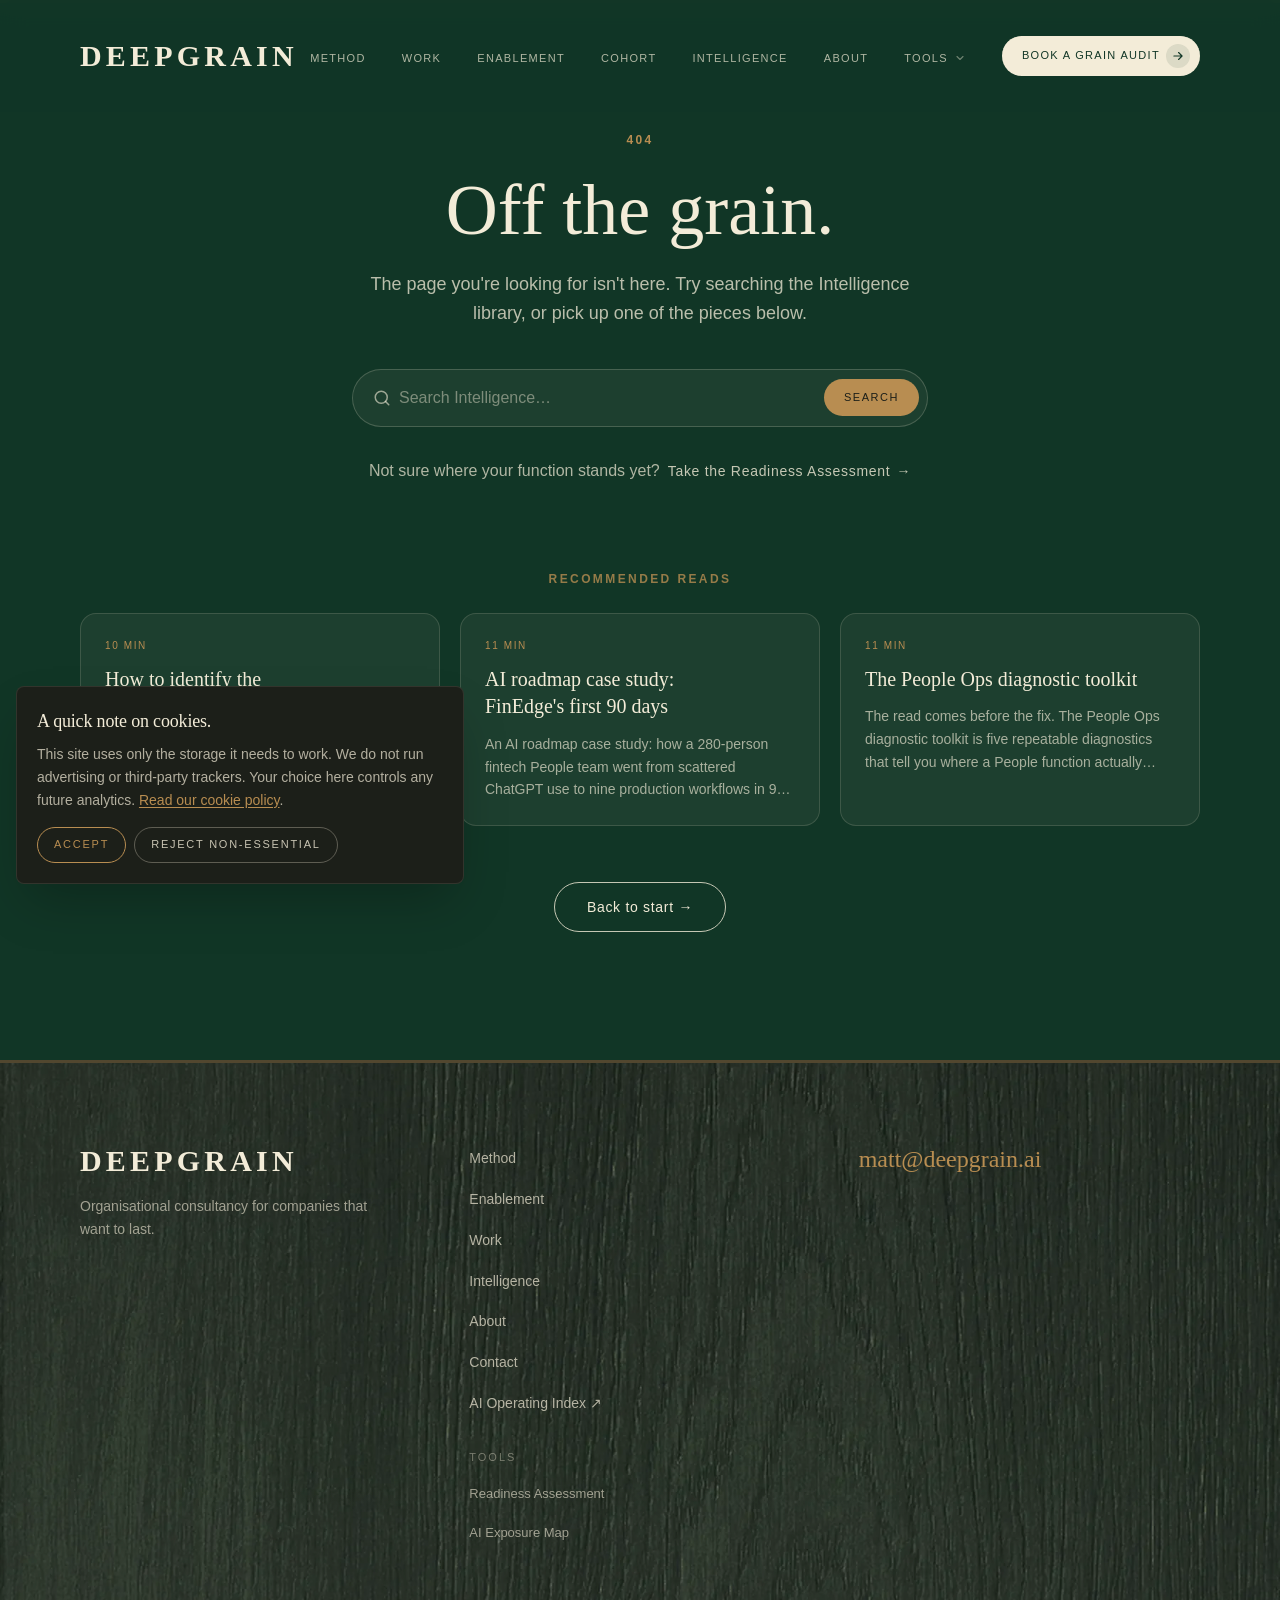
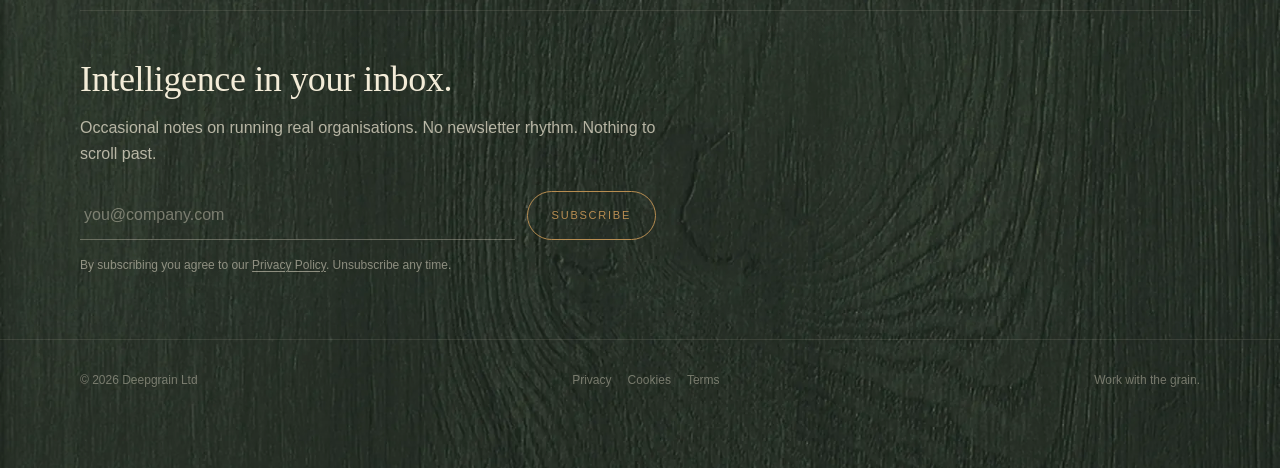
==== commit d54c0111: "Serve from domain root: rewrite /deepgrain-waitlist/ base to /" ====
--- a/index.html
+++ b/index.html
@@ -46,8 +46,8 @@
     <link rel="sitemap" type="application/xml" title="Sitemap" href="https://deepgrain.ai/sitemap.xml">
     <link rel="alternate" type="application/rss+xml" title="Deepgrain Intelligence" href="https://deepgrain.ai/feed.xml">
     <link rel="alternate" type="application/rss+xml" title="Deepgrain People Ops AI" href="https://deepgrain.ai/feed/people-ops.xml">
-    <link rel="apple-touch-icon" href="/deepgrain-waitlist/favicon.png">
-    <link rel="manifest" href="/deepgrain-waitlist/site.webmanifest">
+    <link rel="apple-touch-icon" href="/favicon.png">
+    <link rel="manifest" href="/site.webmanifest">
     <meta name="theme-color" content="#1F3A2E">
     <meta name="apple-mobile-web-app-capable" content="yes">
     <meta name="apple-mobile-web-app-status-bar-style" content="black-translucent">
@@ -131,12 +131,12 @@
   <meta name="twitter:title" content="Deepgrain | Work with the grain.">
   <meta property="og:description" content="AI driven Organisational consultancy. Deepgrain reads how your organisation actually works, then builds what lasts.">
   <meta name="twitter:description" content="AI driven Organisational consultancy. Deepgrain reads how your organisation actually works, then builds what lasts.">
-  <script type="module" crossorigin="" src="/deepgrain-waitlist/assets/index-BuiVRTBm.js"></script>
-  <link rel="stylesheet" crossorigin="" href="/deepgrain-waitlist/assets/index-xzKdfkGu.css">
-<link rel="modulepreload" as="script" crossorigin="" href="/deepgrain-waitlist/assets/LogoCarousel-CWQDDSxD.js"><link rel="modulepreload" as="script" crossorigin="" href="/deepgrain-waitlist/assets/Eyebrow-QkmQ08b_.js"><link rel="modulepreload" as="script" crossorigin="" href="/deepgrain-waitlist/assets/SimpleAIPrimer-mYj8cdsC.js"><link rel="modulepreload" as="script" crossorigin="" href="/deepgrain-waitlist/assets/PillButton-B5LBiC33.js"><link rel="modulepreload" as="script" crossorigin="" href="/deepgrain-waitlist/assets/IntelligenceTeaser-J3jcI8MO.js"><link rel="modulepreload" as="script" crossorigin="" href="/deepgrain-waitlist/assets/intelligence-Db3AA8lj.js"><link rel="modulepreload" as="script" crossorigin="" href="/deepgrain-waitlist/assets/ArticleCard-CVekBE_1.js"><link rel="modulepreload" as="script" crossorigin="" href="/deepgrain-waitlist/assets/HomeFAQ-N5BBAhmT.js"><link rel="modulepreload" as="script" crossorigin="" href="/deepgrain-waitlist/assets/FAQ-Kgawy8h0.js"><link rel="modulepreload" as="script" crossorigin="" href="/deepgrain-waitlist/assets/ScrollReveal-BjOLxTqJ.js"><link rel="modulepreload" as="script" crossorigin="" href="/deepgrain-waitlist/assets/BrassRule-DKjkiqYJ.js"><link rel="modulepreload" as="script" crossorigin="" href="/deepgrain-waitlist/assets/EmailCapture-DnC5C4Vb.js"><link rel="modulepreload" as="script" crossorigin="" href="/deepgrain-waitlist/assets/client-vf7xoWvQ.js"><link rel="modulepreload" as="script" crossorigin="" href="/deepgrain-waitlist/assets/types-4og3oiYD.js"><link rel="canonical" href="https://www.deepgrain.ai/" data-rh="true"><meta name="description" content="Organisational consultancy for the AI era. We audit how your function actually operates, then build the agentic systems and team capability to evolve it." data-rh="true"><meta property="og:title" content="Deepgrain | From the role to the click." data-rh="true"><meta property="og:description" content="Organisational consultancy for the AI era. We audit how your function actually operates, then build the agentic systems and team capability to evolve it." data-rh="true"><meta property="og:url" content="https://www.deepgrain.ai/" data-rh="true"><meta property="og:type" content="website" data-rh="true"><meta property="og:image" content="https://www.deepgrain.ai/og-image.png" data-rh="true"><meta property="og:image:width" content="1200" data-rh="true"><meta property="og:image:height" content="630" data-rh="true"><meta name="twitter:card" content="summary_large_image" data-rh="true"><meta name="twitter:title" content="Deepgrain | From the role to the click." data-rh="true"><meta name="twitter:description" content="Organisational consultancy for the AI era. We audit how your function actually operates, then build the agentic systems and team capability to evolve it." data-rh="true"><meta name="twitter:image" content="https://www.deepgrain.ai/og-image.png" data-rh="true"><script type="application/ld+json" data-rh="true">{"@context":"https://schema.org","@type":"Organization","@id":"https://www.deepgrain.ai/#organization","name":"Deepgrain","url":"https://www.deepgrain.ai","logo":{"@type":"ImageObject","url":"https://www.deepgrain.ai/og-image.png"},"founder":{"@id":"https://www.deepgrain.ai/about#matthew-bradburn"},"description":"Organisational consultancy that reads the grain of how a company actually operates, then changes it without breaking what works.","sameAs":["https://www.linkedin.com/company/deepgrain"]}</script><script type="application/ld+json" data-rh="true">{"@context":"https://schema.org","@type":"Person","@id":"https://www.deepgrain.ai/about#matthew-bradburn","name":"Matthew Bradburn","url":"https://www.deepgrain.ai/about","jobTitle":"Operating consultant","worksFor":{"@id":"https://www.deepgrain.ai/#organization"},"description":"Operating consultant working with founders and operating leaders building AI-native, defence, financial data, transit, and climate companies.","sameAs":["https://www.linkedin.com/in/matthewbradburn"]}</script><script type="application/ld+json" data-rh="true">{"@context":"https://schema.org","@type":"WebSite","@id":"https://www.deepgrain.ai/#website","url":"https://www.deepgrain.ai","name":"Deepgrain","publisher":{"@id":"https://www.deepgrain.ai/#organization"},"inLanguage":"en-GB"}</script><script type="application/ld+json" data-rh="true">{"@context":"https://schema.org","@type":"ProfessionalService","@id":"https://www.deepgrain.ai/#service","name":"Deepgrain","url":"https://www.deepgrain.ai","parentOrganization":{"@id":"https://www.deepgrain.ai/#organization"},"founder":{"@id":"https://www.deepgrain.ai/about#matthew-bradburn"},"serviceType":["Organisational consultancy","AI operating systems","AI enablement","Operating diagnostics"],"areaServed":[{"@type":"Country","name":"United Kingdom"},{"@type":"Place","name":"Europe"},{"@type":"Place","name":"North America"}],"audience":{"@type":"BusinessAudience","audienceType":"Founder-led companies in AI-native, defence, financial data, transit and climate sectors"}}</script><script type="application/ld+json" data-rh="true">{"@context":"https://schema.org","@type":"VideoObject","name":"Simple AI, a 90-second primer for G&A leaders","description":"Seventeen of the terms cluttering every AI conversation, in plain English. Made for G&A leaders, not engineers.","thumbnailUrl":["https://www.deepgrain.ai/simple-ai-poster.jpg"],"uploadDate":"2026-05-01T00:00:00+00:00","duration":"PT1M30S","contentUrl":"https://www.deepgrain.ai/simple-ai.mp4","embedUrl":"https://www.deepgrain.ai/simple-ai.mp4","publisher":{"@id":"https://www.deepgrain.ai/#organization"}}</script><script type="application/ld+json" data-rh="true">{"@context":"https://schema.org","@type":"FAQPage","mainEntity":[{"@type":"Question","name":"What is an AI operating system?","acceptedAnswer":{"@type":"Answer","text":"An AI operating system is the connective layer between AI models and the work a company does. It coordinates data, tools, agents, governance, and the operating cadence around them, so AI capability compounds into output rather than living as isolated demos. The model is the engine. The AI OS is the rest of the car."}},{"@type":"Question","name":"How do you identify efficiency gaps AI can fill?","acceptedAnswer":{"@type":"Answer","text":"We look at four signals in the existing work: repetition, latency, judgement shape, and contestability. A workflow that runs often, waits hours on a human whose contribution is minutes, has judgement that is pattern-matching rather than novel, and has a clear owner who can sign off changes, is almost always an AI-shaped gap. A Grain Audit beats a three-month strategy deck for finding the first one."}},{"@type":"Question","name":"How is Deepgrain different from a management consultancy?","acceptedAnswer":{"@type":"Answer","text":"A management consultancy delivers a slide deck and a recommendation. Deepgrain reads the grain of how the company actually operates, then builds the strategy, the AI systems, and the people who can keep evolving them after we leave. We ship working software and trained operators, not just frameworks."}},{"@type":"Question","name":"Who do you work with?","acceptedAnswer":{"@type":"Answer","text":"Founder-led companies between Series A and Series C in AI-native, defence, financial data, transit, and climate sectors. The common shape is a founder or operating leader who can see the gap between what the team does today and what the operating system needs to do at the next stage."}},{"@type":"Question","name":"How long does a Deepgrain engagement take?","acceptedAnswer":{"@type":"Answer","text":"A diagnostic is 30 days. A build engagement is typically 8 to 16 weeks per function, scoped around one or two operating workflows we can take from manual to AI-native end to end. Enablement runs alongside, so the team owns the system by the time we leave."}}]}</script><script async="" src="https://www.googletagmanager.com/gtag/js?id=G-93DFWMX8GP"></script></head>
+  <script type="module" crossorigin="" src="/assets/index-BuiVRTBm.js"></script>
+  <link rel="stylesheet" crossorigin="" href="/assets/index-xzKdfkGu.css">
+<link rel="modulepreload" as="script" crossorigin="" href="/assets/LogoCarousel-CWQDDSxD.js"><link rel="modulepreload" as="script" crossorigin="" href="/assets/Eyebrow-QkmQ08b_.js"><link rel="modulepreload" as="script" crossorigin="" href="/assets/SimpleAIPrimer-mYj8cdsC.js"><link rel="modulepreload" as="script" crossorigin="" href="/assets/PillButton-B5LBiC33.js"><link rel="modulepreload" as="script" crossorigin="" href="/assets/IntelligenceTeaser-J3jcI8MO.js"><link rel="modulepreload" as="script" crossorigin="" href="/assets/intelligence-Db3AA8lj.js"><link rel="modulepreload" as="script" crossorigin="" href="/assets/ArticleCard-CVekBE_1.js"><link rel="modulepreload" as="script" crossorigin="" href="/assets/HomeFAQ-N5BBAhmT.js"><link rel="modulepreload" as="script" crossorigin="" href="/assets/FAQ-Kgawy8h0.js"><link rel="modulepreload" as="script" crossorigin="" href="/assets/ScrollReveal-BjOLxTqJ.js"><link rel="modulepreload" as="script" crossorigin="" href="/assets/BrassRule-DKjkiqYJ.js"><link rel="modulepreload" as="script" crossorigin="" href="/assets/EmailCapture-DnC5C4Vb.js"><link rel="modulepreload" as="script" crossorigin="" href="/assets/client-vf7xoWvQ.js"><link rel="modulepreload" as="script" crossorigin="" href="/assets/types-4og3oiYD.js"><link rel="canonical" href="https://www.deepgrain.ai/" data-rh="true"><meta name="description" content="Organisational consultancy for the AI era. We audit how your function actually operates, then build the agentic systems and team capability to evolve it." data-rh="true"><meta property="og:title" content="Deepgrain | From the role to the click." data-rh="true"><meta property="og:description" content="Organisational consultancy for the AI era. We audit how your function actually operates, then build the agentic systems and team capability to evolve it." data-rh="true"><meta property="og:url" content="https://www.deepgrain.ai/" data-rh="true"><meta property="og:type" content="website" data-rh="true"><meta property="og:image" content="https://www.deepgrain.ai/og-image.png" data-rh="true"><meta property="og:image:width" content="1200" data-rh="true"><meta property="og:image:height" content="630" data-rh="true"><meta name="twitter:card" content="summary_large_image" data-rh="true"><meta name="twitter:title" content="Deepgrain | From the role to the click." data-rh="true"><meta name="twitter:description" content="Organisational consultancy for the AI era. We audit how your function actually operates, then build the agentic systems and team capability to evolve it." data-rh="true"><meta name="twitter:image" content="https://www.deepgrain.ai/og-image.png" data-rh="true"><script type="application/ld+json" data-rh="true">{"@context":"https://schema.org","@type":"Organization","@id":"https://www.deepgrain.ai/#organization","name":"Deepgrain","url":"https://www.deepgrain.ai","logo":{"@type":"ImageObject","url":"https://www.deepgrain.ai/og-image.png"},"founder":{"@id":"https://www.deepgrain.ai/about#matthew-bradburn"},"description":"Organisational consultancy that reads the grain of how a company actually operates, then changes it without breaking what works.","sameAs":["https://www.linkedin.com/company/deepgrain"]}</script><script type="application/ld+json" data-rh="true">{"@context":"https://schema.org","@type":"Person","@id":"https://www.deepgrain.ai/about#matthew-bradburn","name":"Matthew Bradburn","url":"https://www.deepgrain.ai/about","jobTitle":"Operating consultant","worksFor":{"@id":"https://www.deepgrain.ai/#organization"},"description":"Operating consultant working with founders and operating leaders building AI-native, defence, financial data, transit, and climate companies.","sameAs":["https://www.linkedin.com/in/matthewbradburn"]}</script><script type="application/ld+json" data-rh="true">{"@context":"https://schema.org","@type":"WebSite","@id":"https://www.deepgrain.ai/#website","url":"https://www.deepgrain.ai","name":"Deepgrain","publisher":{"@id":"https://www.deepgrain.ai/#organization"},"inLanguage":"en-GB"}</script><script type="application/ld+json" data-rh="true">{"@context":"https://schema.org","@type":"ProfessionalService","@id":"https://www.deepgrain.ai/#service","name":"Deepgrain","url":"https://www.deepgrain.ai","parentOrganization":{"@id":"https://www.deepgrain.ai/#organization"},"founder":{"@id":"https://www.deepgrain.ai/about#matthew-bradburn"},"serviceType":["Organisational consultancy","AI operating systems","AI enablement","Operating diagnostics"],"areaServed":[{"@type":"Country","name":"United Kingdom"},{"@type":"Place","name":"Europe"},{"@type":"Place","name":"North America"}],"audience":{"@type":"BusinessAudience","audienceType":"Founder-led companies in AI-native, defence, financial data, transit and climate sectors"}}</script><script type="application/ld+json" data-rh="true">{"@context":"https://schema.org","@type":"VideoObject","name":"Simple AI, a 90-second primer for G&A leaders","description":"Seventeen of the terms cluttering every AI conversation, in plain English. Made for G&A leaders, not engineers.","thumbnailUrl":["https://www.deepgrain.ai/simple-ai-poster.jpg"],"uploadDate":"2026-05-01T00:00:00+00:00","duration":"PT1M30S","contentUrl":"https://www.deepgrain.ai/simple-ai.mp4","embedUrl":"https://www.deepgrain.ai/simple-ai.mp4","publisher":{"@id":"https://www.deepgrain.ai/#organization"}}</script><script type="application/ld+json" data-rh="true">{"@context":"https://schema.org","@type":"FAQPage","mainEntity":[{"@type":"Question","name":"What is an AI operating system?","acceptedAnswer":{"@type":"Answer","text":"An AI operating system is the connective layer between AI models and the work a company does. It coordinates data, tools, agents, governance, and the operating cadence around them, so AI capability compounds into output rather than living as isolated demos. The model is the engine. The AI OS is the rest of the car."}},{"@type":"Question","name":"How do you identify efficiency gaps AI can fill?","acceptedAnswer":{"@type":"Answer","text":"We look at four signals in the existing work: repetition, latency, judgement shape, and contestability. A workflow that runs often, waits hours on a human whose contribution is minutes, has judgement that is pattern-matching rather than novel, and has a clear owner who can sign off changes, is almost always an AI-shaped gap. A Grain Audit beats a three-month strategy deck for finding the first one."}},{"@type":"Question","name":"How is Deepgrain different from a management consultancy?","acceptedAnswer":{"@type":"Answer","text":"A management consultancy delivers a slide deck and a recommendation. Deepgrain reads the grain of how the company actually operates, then builds the strategy, the AI systems, and the people who can keep evolving them after we leave. We ship working software and trained operators, not just frameworks."}},{"@type":"Question","name":"Who do you work with?","acceptedAnswer":{"@type":"Answer","text":"Founder-led companies between Series A and Series C in AI-native, defence, financial data, transit, and climate sectors. The common shape is a founder or operating leader who can see the gap between what the team does today and what the operating system needs to do at the next stage."}},{"@type":"Question","name":"How long does a Deepgrain engagement take?","acceptedAnswer":{"@type":"Answer","text":"A diagnostic is 30 days. A build engagement is typically 8 to 16 weeks per function, scoped around one or two operating workflows we can take from manual to AI-native end to end. Enablement runs alongside, so the team owns the system by the time we leave."}}]}</script><script async="" src="https://www.googletagmanager.com/gtag/js?id=G-93DFWMX8GP"></script></head>
 
   <body>
-    <div id="root"><div role="region" aria-label="Notifications (F8)" tabindex="-1" style="pointer-events: none;"><ol tabindex="-1" class="fixed top-0 z-[100] flex max-h-screen w-full flex-col-reverse p-4 sm:bottom-0 sm:right-0 sm:top-auto sm:flex-col md:max-w-[420px]"></ol></div><div class="min-h-screen flex flex-col bg-linen" data-prerender-ready="true"><nav class="fixed top-0 inset-x-0 z-50 transition-all duration-300 bg-transparent"><div class="container-grain flex items-center justify-between h-24 md:h-28"><a class="font-display text-cream uppercase font-semibold text-2xl md:text-3xl" href="/deepgrain-waitlist/" data-discover="true" style="letter-spacing: 0.14em;">Deepgrain</a><div class="hidden md:flex items-center gap-9"><ul class="flex items-center gap-9"><li class="relative"><a class="font-sans uppercase text-[11px] tracking-[0.12em] transition-opacity duration-200 text-cream/70 hover:opacity-100" href="/deepgrain-waitlist/method" data-discover="true">Method</a></li><li class="relative"><a class="font-sans uppercase text-[11px] tracking-[0.12em] transition-opacity duration-200 text-cream/70 hover:opacity-100" href="/deepgrain-waitlist/work" data-discover="true">Work</a></li><li class="relative"><a class="font-sans uppercase text-[11px] tracking-[0.12em] transition-opacity duration-200 text-cream/70 hover:opacity-100" href="/deepgrain-waitlist/enablement" data-discover="true">Enablement</a></li><li class="relative"><a class="font-sans uppercase text-[11px] tracking-[0.12em] transition-opacity duration-200 text-cream/70 hover:opacity-100" href="/deepgrain-waitlist/waitlist" data-discover="true">Cohort</a></li><li class="relative"><a class="font-sans uppercase text-[11px] tracking-[0.12em] transition-opacity duration-200 text-cream/70 hover:opacity-100" href="/deepgrain-waitlist/intelligence" data-discover="true">Intelligence</a></li><li class="relative"><a class="font-sans uppercase text-[11px] tracking-[0.12em] transition-opacity duration-200 text-cream/70 hover:opacity-100" href="/deepgrain-waitlist/about" data-discover="true">About</a></li><li class="relative group"><button type="button" aria-haspopup="true" aria-expanded="false" class="font-sans uppercase text-[11px] tracking-[0.12em] transition-opacity duration-200 inline-flex items-center gap-1.5 cursor-pointer text-cream/70 hover:opacity-100">Tools<svg width="12" height="12" viewBox="0 0 24 24" fill="none" aria-hidden="true" class="opacity-60 transition-transform duration-300 group-hover:rotate-180 group-focus-within:rotate-180"><path d="m6 9 6 6 6-6" stroke="currentColor" stroke-width="2.2" stroke-linecap="round" stroke-linejoin="round"></path></svg></button><div class="absolute right-0 top-full pt-5 transition-all duration-200 ease-[cubic-bezier(0.32,0.72,0,1)] opacity-0 invisible translate-y-1 group-hover:opacity-100 group-hover:visible group-hover:translate-y-0 group-focus-within:opacity-100 group-focus-within:visible group-focus-within:translate-y-0"><div class="w-[320px] rounded-[16px] bg-bark ring-1 ring-cream/15 shadow-[0_30px_60px_-15px_rgba(0,0,0,0.6)] p-2"><a class="block rounded-[10px] px-3.5 py-3 transition-colors duration-200 hover:bg-cream/[0.06]" href="/deepgrain-waitlist/readiness" data-discover="true"><span class="block font-sans uppercase text-[11px] tracking-[0.12em] text-cream">Readiness Assessment</span><span class="block font-display italic text-[13px] leading-snug text-cream/55 mt-0.5">Score your People function in about ten minutes</span></a><a class="block rounded-[10px] px-3.5 py-3 transition-colors duration-200 hover:bg-cream/[0.06]" href="/deepgrain-waitlist/exposure-map" data-discover="true"><span class="block font-sans uppercase text-[11px] tracking-[0.12em] text-cream">AI Exposure Map</span><span class="block font-display italic text-[13px] leading-snug text-cream/55 mt-0.5">See what AI touches, function by function</span></a><a class="block rounded-[10px] px-3.5 py-3 transition-colors duration-200 hover:bg-cream/[0.06]" href="/deepgrain-waitlist/brain" data-discover="true"><span class="block font-sans uppercase text-[11px] tracking-[0.12em] text-cream">The People Ops AI Brain</span><span class="block font-display italic text-[13px] leading-snug text-cream/55 mt-0.5">The four-layer operating model, in full</span></a></div></div></li></ul><a class="group inline-flex items-center gap-1 rounded-full bg-cream text-green pl-5 pr-2.5 py-2 font-sans uppercase text-[11px] tracking-[0.12em] transition-all duration-500 ease-[cubic-bezier(0.32,0.72,0,1)] hover:bg-cream/90 active:scale-[0.98] shadow-[0_1px_0_hsl(var(--cream)/0.6)_inset]" href="/deepgrain-waitlist/grain-audit" data-discover="true">Book a Grain Audit<span class="ml-0.5 inline-flex h-6 w-6 items-center justify-center rounded-full bg-green/10 text-green transition-transform duration-500 ease-[cubic-bezier(0.32,0.72,0,1)] group-hover:translate-x-0.5"><svg width="14" height="14" viewBox="0 0 24 24" fill="none" aria-hidden="true"><path d="M5 12h14M13 6l6 6-6 6" stroke="currentColor" stroke-width="2" stroke-linecap="round" stroke-linejoin="round"></path></svg></span></a></div><button type="button" aria-label="Open menu" aria-expanded="false" class="md:hidden text-cream p-2 -mr-2"><svg xmlns="http://www.w3.org/2000/svg" width="24" height="24" viewBox="0 0 24 24" fill="none" stroke="currentColor" stroke-width="2" stroke-linecap="round" stroke-linejoin="round" class="lucide lucide-menu"><line x1="4" x2="20" y1="12" y2="12"></line><line x1="4" x2="20" y1="6" y2="6"></line><line x1="4" x2="20" y1="18" y2="18"></line></svg></button></div></nav><div class="fixed inset-0 z-40 bg-green md:hidden transition-transform duration-[400ms] ease-[cubic-bezier(0.25,0.1,0.25,1)] overflow-y-auto -translate-y-full pointer-events-none" aria-hidden="true"><div class="min-h-full flex flex-col justify-center px-8 pt-28 pb-12 gap-8"><nav class="flex flex-col gap-5"><a class="font-display text-cream text-4xl leading-none" href="/deepgrain-waitlist/method" data-discover="true">Method</a><a class="font-display text-cream text-4xl leading-none" href="/deepgrain-waitlist/work" data-discover="true">Work</a><a class="font-display text-cream text-4xl leading-none" href="/deepgrain-waitlist/enablement" data-discover="true">Enablement</a><a class="font-display text-cream text-4xl leading-none" href="/deepgrain-waitlist/waitlist" data-discover="true">Cohort</a><a class="font-display text-cream text-4xl leading-none" href="/deepgrain-waitlist/intelligence" data-discover="true">Intelligence</a><a class="font-display text-cream text-4xl leading-none" href="/deepgrain-waitlist/about" data-discover="true">About</a></nav><div class="h-px bg-cream/15"></div><div class="flex flex-col gap-4"><span class="font-sans uppercase text-brass text-[11px]" style="letter-spacing: 0.2em;">Tools</span><a class="flex flex-col" href="/deepgrain-waitlist/readiness" data-discover="true"><span class="font-display text-cream text-2xl leading-tight">Readiness Assessment</span><span class="font-display italic text-cream/55 text-[15px] mt-0.5">Score your People function in about ten minutes</span></a><a class="flex flex-col" href="/deepgrain-waitlist/exposure-map" data-discover="true"><span class="font-display text-cream text-2xl leading-tight">AI Exposure Map</span><span class="font-display italic text-cream/55 text-[15px] mt-0.5">See what AI touches, function by function</span></a><a class="flex flex-col" href="/deepgrain-waitlist/brain" data-discover="true"><span class="font-display text-cream text-2xl leading-tight">The People Ops AI Brain</span><span class="font-display italic text-cream/55 text-[15px] mt-0.5">The four-layer operating model, in full</span></a></div><a class="group mt-2 inline-flex items-center justify-between gap-2 rounded-full bg-cream text-green pl-7 pr-3 py-4 font-sans uppercase text-[13px] tracking-[0.12em]" href="/deepgrain-waitlist/grain-audit" data-discover="true">Book a Grain Audit<span class="inline-flex h-8 w-8 items-center justify-center rounded-full bg-green/10 text-green"><svg width="16" height="16" viewBox="0 0 24 24" fill="none" aria-hidden="true"><path d="M5 12h14M13 6l6 6-6 6" stroke="currentColor" stroke-width="2" stroke-linecap="round" stroke-linejoin="round"></path></svg></span></a><a class="font-sans uppercase text-cream/50 text-[11px] tracking-[0.2em] mt-1" href="/deepgrain-waitlist/contact" data-discover="true">Contact</a></div></div><main class="flex-1 [&amp;_section+section]:brass-rule [&amp;_section:first-of-type:not([data-no-rule])]:brass-rule"><div aria-hidden="true" class="pointer-events-none fixed inset-0 z-[1] opacity-[0.035] mix-blend-multiply motion-reduce:opacity-[0.025]" style="background-image: url(&quot;data:image/svg+xml,%3Csvg%20xmlns%3D'http%3A%2F%2Fwww.w3.org%2F2000%2Fsvg'%20width%3D'140'%20height%3D'140'%3E%3Cfilter%20id%3D'n'%3E%3CfeTurbulence%20type%3D'fractalNoise'%20baseFrequency%3D'0.85'%20numOctaves%3D'2'%20stitchTiles%3D'stitch'%2F%3E%3C%2Ffilter%3E%3Crect%20width%3D'100%25'%20height%3D'100%25'%20filter%3D'url(%23n)'%2F%3E%3C%2Fsvg%3E&quot;); background-size: 140px 140px;"></div><section class="relative bg-bark text-cream overflow-hidden min-h-[620px] lg:min-h-[640px] lg:max-h-[880px] flex items-center" id="hero" data-no-rule="true"><div aria-hidden="true" class="pointer-events-none absolute inset-0 z-0 overflow-hidden" style="background: linear-gradient(180deg, hsl(var(--bark)) 0%, hsl(var(--bark-2)) 50%, hsl(var(--bark)) 100%);"><img src="/deepgrain-waitlist/__l5e/assets-v1/ef8f1553-b427-4b49-8f79-ad65c5669aac/bark-1200.webp" srcset="/deepgrain-waitlist/__l5e/assets-v1/ef8f1553-b427-4b49-8f79-ad65c5669aac/bark-1200.webp 1200w, /deepgrain-waitlist/__l5e/assets-v1/f0ec7d8a-0f1b-4de9-bfee-7a26072a96ad/bark-1800.webp 1800w" sizes="100vw" alt="" loading="lazy" decoding="async" class="absolute inset-0 w-full h-full object-cover" style="opacity: 0.85; mix-blend-mode: normal;"></div><div class="absolute inset-0 bg-gradient-to-br from-green/90 via-green/70 to-bark/85 pointer-events-none z-[1]"></div><div class="absolute inset-0 bg-gradient-to-b from-green/30 via-transparent to-green/45 pointer-events-none z-[1]"></div><div class="hidden lg:block absolute right-[-6%] top-1/2 -translate-y-1/2 w-[46%] aspect-square rounded-full bg-brass/[0.14] blur-[120px] pointer-events-none z-[1]"></div><div class="relative z-10 container-grain w-full pt-24 pb-16 md:pt-28 md:pb-20 lg:py-0"><div class="grid items-center gap-12 lg:grid-cols-12 lg:gap-12"><div class="lg:col-span-7 xl:col-span-7"><div class="mb-7"><p class="inline-flex items-center gap-2.5 rounded-full border border-brass/30 bg-brass/[0.06] px-4 py-1.5 font-sans uppercase text-brass" style="font-size: 11px; letter-spacing: 0.22em; font-weight: 600;"><span aria-hidden="true" class="inline-block h-1.5 w-1.5 rounded-full bg-brass"></span><span>Built for the AI era</span></p></div><div class="max-w-2xl fade-in-up fade-in-up-1"><h1 class="font-display font-medium uppercase text-cream leading-[0.98] text-[2.25rem] sm:text-[46px] md:text-[58px] lg:text-[58px] xl:text-[66px]" style="letter-spacing: 0.01em;">We rebuild how<br>your company runs.</h1><p class="font-display italic text-cream/85 mt-5 max-w-xl text-lg md:text-xl lg:text-[22px] leading-snug">Audit the operating model, redesign the workflows, then ship the systems and AI that make the new shape stick.</p></div><div class="fade-in-up fade-in-up-3 mt-8 flex flex-col sm:flex-row sm:flex-wrap items-stretch sm:items-center gap-4 sm:gap-6"><a class="group inline-flex items-center justify-center gap-1 rounded-full bg-cream text-green pl-7 pr-3 py-3 font-sans text-sm tracking-wider transition-all duration-500 ease-[cubic-bezier(0.32,0.72,0,1)] hover:bg-cream/90 active:scale-[0.98] shadow-[0_1px_0_hsl(var(--cream)/0.6)_inset]" href="/deepgrain-waitlist/grain-audit" data-discover="true">Book a Grain Audit<span aria-hidden="true" class="ml-1 inline-flex h-7 w-7 items-center justify-center rounded-full transition-transform duration-500 ease-[cubic-bezier(0.32,0.72,0,1)] group-hover:translate-x-0.5 group-hover:-translate-y-px group-hover:scale-105 bg-green/10 text-green"><svg width="14" height="14" viewBox="0 0 24 24" fill="none"><path d="M5 12h14M13 6l6 6-6 6" stroke="currentColor" stroke-width="2" stroke-linecap="round" stroke-linejoin="round"></path></svg></span></a><a class="group inline-flex items-center gap-1.5 font-sans text-sm tracking-wider text-cream/80 hover:text-cream underline-offset-4 hover:underline" href="/deepgrain-waitlist/readiness" data-discover="true">Score your People function<span class="transition-transform group-hover:translate-x-0.5">→</span></a><a class="group inline-flex items-center gap-1.5 font-sans text-sm tracking-wider text-cream/80 hover:text-cream underline-offset-4 hover:underline" href="/deepgrain-waitlist/exposure-map" data-discover="true">Map what AI touches<span class="transition-transform group-hover:translate-x-0.5">→</span></a></div></div><div class="lg:col-span-5 xl:col-span-5 fade-in-up fade-in-up-2"><div aria-hidden="true" class="w-full" style="will-change: transform; transform: translate3d(0px, 8.48px, 0px);"><div class="relative mx-auto w-full max-w-[360px] sm:max-w-[420px] lg:ml-auto lg:mr-0 lg:max-w-[520px]"><div class="grain-art relative aspect-square w-full"><svg viewBox="0 0 600 600" class="grain-art-svg absolute inset-0 h-full w-full" role="img" aria-label="Concentric growth rings, the grain of an organisation"><defs><filter id="warp-r0" x="-20%" y="-20%" width="140%" height="140%"><feTurbulence type="fractalNoise" baseFrequency="0.009 0.013" numOctaves="2" seed="11" result="n"></feTurbulence><feDisplacementMap in="SourceGraphic" in2="n" scale="34" xChannelSelector="R" yChannelSelector="G"></feDisplacementMap></filter><radialGradient id="ring-r0" cx="42%" cy="40%" r="66%"><stop offset="0%" stop-color="hsl(var(--brass))" stop-opacity="1"></stop><stop offset="40%" stop-color="hsl(var(--brass))" stop-opacity="0.88"></stop><stop offset="70%" stop-color="hsl(var(--cream))" stop-opacity="0.5"></stop><stop offset="100%" stop-color="hsl(var(--brass))" stop-opacity="0.42"></stop></radialGradient><radialGradient id="core-r0" cx="42%" cy="40%" r="60%"><stop offset="0%" stop-color="hsl(var(--brass))" stop-opacity="0.62"></stop><stop offset="55%" stop-color="hsl(var(--brass))" stop-opacity="0.16"></stop><stop offset="100%" stop-color="hsl(var(--brass))" stop-opacity="0"></stop></radialGradient></defs><g filter="url(#warp-r0)"><circle cx="300" cy="300" r="150" fill="url(#core-r0)"></circle><circle cx="300" cy="300" r="22" fill="none" stroke="url(#ring-r0)" stroke-width="4.2" stroke-opacity="0.98"></circle><circle cx="300" cy="300" r="40" fill="none" stroke="url(#ring-r0)" stroke-width="5.2" stroke-opacity="0.969"></circle><circle cx="300" cy="300" r="55" fill="none" stroke="url(#ring-r0)" stroke-width="2.2" stroke-opacity="0.958"></circle><circle cx="300" cy="300" r="73" fill="none" stroke="url(#ring-r0)" stroke-width="3.2" stroke-opacity="0.947"></circle><circle cx="300" cy="300" r="86" fill="none" stroke="url(#ring-r0)" stroke-width="4.2" stroke-opacity="0.9359999999999999"></circle><circle cx="300" cy="300" r="104" fill="none" stroke="url(#ring-r0)" stroke-width="5.2" stroke-opacity="0.925"></circle><circle cx="300" cy="300" r="121" fill="none" stroke="url(#ring-r0)" stroke-width="2.2" stroke-opacity="0.9139999999999999"></circle><circle cx="300" cy="300" r="134" fill="none" stroke="url(#ring-r0)" stroke-width="3.2" stroke-opacity="0.903"></circle><circle cx="300" cy="300" r="152" fill="none" stroke="url(#ring-r0)" stroke-width="4.2" stroke-opacity="0.892"></circle><circle cx="300" cy="300" r="170" fill="none" stroke="url(#ring-r0)" stroke-width="5.2" stroke-opacity="0.881"></circle><circle cx="300" cy="300" r="184" fill="none" stroke="url(#ring-r0)" stroke-width="2.2" stroke-opacity="0.87"></circle><circle cx="300" cy="300" r="203" fill="none" stroke="url(#ring-r0)" stroke-width="3.2" stroke-opacity="0.859"></circle><circle cx="300" cy="300" r="221" fill="none" stroke="url(#ring-r0)" stroke-width="4.2" stroke-opacity="0.848"></circle><circle cx="300" cy="300" r="240" fill="none" stroke="url(#ring-r0)" stroke-width="5.2" stroke-opacity="0.837"></circle><circle cx="300" cy="300" r="258" fill="none" stroke="url(#ring-r0)" stroke-width="2.2" stroke-opacity="0.826"></circle><circle cx="300" cy="300" r="276" fill="none" stroke="url(#ring-r0)" stroke-width="3.2" stroke-opacity="0.815"></circle></g></svg><div class="grain-sheen absolute inset-0" aria-hidden="true"></div><style>
+    <div id="root"><div role="region" aria-label="Notifications (F8)" tabindex="-1" style="pointer-events: none;"><ol tabindex="-1" class="fixed top-0 z-[100] flex max-h-screen w-full flex-col-reverse p-4 sm:bottom-0 sm:right-0 sm:top-auto sm:flex-col md:max-w-[420px]"></ol></div><div class="min-h-screen flex flex-col bg-linen" data-prerender-ready="true"><nav class="fixed top-0 inset-x-0 z-50 transition-all duration-300 bg-transparent"><div class="container-grain flex items-center justify-between h-24 md:h-28"><a class="font-display text-cream uppercase font-semibold text-2xl md:text-3xl" href="/" data-discover="true" style="letter-spacing: 0.14em;">Deepgrain</a><div class="hidden md:flex items-center gap-9"><ul class="flex items-center gap-9"><li class="relative"><a class="font-sans uppercase text-[11px] tracking-[0.12em] transition-opacity duration-200 text-cream/70 hover:opacity-100" href="/method" data-discover="true">Method</a></li><li class="relative"><a class="font-sans uppercase text-[11px] tracking-[0.12em] transition-opacity duration-200 text-cream/70 hover:opacity-100" href="/work" data-discover="true">Work</a></li><li class="relative"><a class="font-sans uppercase text-[11px] tracking-[0.12em] transition-opacity duration-200 text-cream/70 hover:opacity-100" href="/enablement" data-discover="true">Enablement</a></li><li class="relative"><a class="font-sans uppercase text-[11px] tracking-[0.12em] transition-opacity duration-200 text-cream/70 hover:opacity-100" href="/waitlist" data-discover="true">Cohort</a></li><li class="relative"><a class="font-sans uppercase text-[11px] tracking-[0.12em] transition-opacity duration-200 text-cream/70 hover:opacity-100" href="/intelligence" data-discover="true">Intelligence</a></li><li class="relative"><a class="font-sans uppercase text-[11px] tracking-[0.12em] transition-opacity duration-200 text-cream/70 hover:opacity-100" href="/about" data-discover="true">About</a></li><li class="relative group"><button type="button" aria-haspopup="true" aria-expanded="false" class="font-sans uppercase text-[11px] tracking-[0.12em] transition-opacity duration-200 inline-flex items-center gap-1.5 cursor-pointer text-cream/70 hover:opacity-100">Tools<svg width="12" height="12" viewBox="0 0 24 24" fill="none" aria-hidden="true" class="opacity-60 transition-transform duration-300 group-hover:rotate-180 group-focus-within:rotate-180"><path d="m6 9 6 6 6-6" stroke="currentColor" stroke-width="2.2" stroke-linecap="round" stroke-linejoin="round"></path></svg></button><div class="absolute right-0 top-full pt-5 transition-all duration-200 ease-[cubic-bezier(0.32,0.72,0,1)] opacity-0 invisible translate-y-1 group-hover:opacity-100 group-hover:visible group-hover:translate-y-0 group-focus-within:opacity-100 group-focus-within:visible group-focus-within:translate-y-0"><div class="w-[320px] rounded-[16px] bg-bark ring-1 ring-cream/15 shadow-[0_30px_60px_-15px_rgba(0,0,0,0.6)] p-2"><a class="block rounded-[10px] px-3.5 py-3 transition-colors duration-200 hover:bg-cream/[0.06]" href="/readiness" data-discover="true"><span class="block font-sans uppercase text-[11px] tracking-[0.12em] text-cream">Readiness Assessment</span><span class="block font-display italic text-[13px] leading-snug text-cream/55 mt-0.5">Score your People function in about ten minutes</span></a><a class="block rounded-[10px] px-3.5 py-3 transition-colors duration-200 hover:bg-cream/[0.06]" href="/exposure-map" data-discover="true"><span class="block font-sans uppercase text-[11px] tracking-[0.12em] text-cream">AI Exposure Map</span><span class="block font-display italic text-[13px] leading-snug text-cream/55 mt-0.5">See what AI touches, function by function</span></a><a class="block rounded-[10px] px-3.5 py-3 transition-colors duration-200 hover:bg-cream/[0.06]" href="/brain" data-discover="true"><span class="block font-sans uppercase text-[11px] tracking-[0.12em] text-cream">The People Ops AI Brain</span><span class="block font-display italic text-[13px] leading-snug text-cream/55 mt-0.5">The four-layer operating model, in full</span></a></div></div></li></ul><a class="group inline-flex items-center gap-1 rounded-full bg-cream text-green pl-5 pr-2.5 py-2 font-sans uppercase text-[11px] tracking-[0.12em] transition-all duration-500 ease-[cubic-bezier(0.32,0.72,0,1)] hover:bg-cream/90 active:scale-[0.98] shadow-[0_1px_0_hsl(var(--cream)/0.6)_inset]" href="/grain-audit" data-discover="true">Book a Grain Audit<span class="ml-0.5 inline-flex h-6 w-6 items-center justify-center rounded-full bg-green/10 text-green transition-transform duration-500 ease-[cubic-bezier(0.32,0.72,0,1)] group-hover:translate-x-0.5"><svg width="14" height="14" viewBox="0 0 24 24" fill="none" aria-hidden="true"><path d="M5 12h14M13 6l6 6-6 6" stroke="currentColor" stroke-width="2" stroke-linecap="round" stroke-linejoin="round"></path></svg></span></a></div><button type="button" aria-label="Open menu" aria-expanded="false" class="md:hidden text-cream p-2 -mr-2"><svg xmlns="http://www.w3.org/2000/svg" width="24" height="24" viewBox="0 0 24 24" fill="none" stroke="currentColor" stroke-width="2" stroke-linecap="round" stroke-linejoin="round" class="lucide lucide-menu"><line x1="4" x2="20" y1="12" y2="12"></line><line x1="4" x2="20" y1="6" y2="6"></line><line x1="4" x2="20" y1="18" y2="18"></line></svg></button></div></nav><div class="fixed inset-0 z-40 bg-green md:hidden transition-transform duration-[400ms] ease-[cubic-bezier(0.25,0.1,0.25,1)] overflow-y-auto -translate-y-full pointer-events-none" aria-hidden="true"><div class="min-h-full flex flex-col justify-center px-8 pt-28 pb-12 gap-8"><nav class="flex flex-col gap-5"><a class="font-display text-cream text-4xl leading-none" href="/method" data-discover="true">Method</a><a class="font-display text-cream text-4xl leading-none" href="/work" data-discover="true">Work</a><a class="font-display text-cream text-4xl leading-none" href="/enablement" data-discover="true">Enablement</a><a class="font-display text-cream text-4xl leading-none" href="/waitlist" data-discover="true">Cohort</a><a class="font-display text-cream text-4xl leading-none" href="/intelligence" data-discover="true">Intelligence</a><a class="font-display text-cream text-4xl leading-none" href="/about" data-discover="true">About</a></nav><div class="h-px bg-cream/15"></div><div class="flex flex-col gap-4"><span class="font-sans uppercase text-brass text-[11px]" style="letter-spacing: 0.2em;">Tools</span><a class="flex flex-col" href="/readiness" data-discover="true"><span class="font-display text-cream text-2xl leading-tight">Readiness Assessment</span><span class="font-display italic text-cream/55 text-[15px] mt-0.5">Score your People function in about ten minutes</span></a><a class="flex flex-col" href="/exposure-map" data-discover="true"><span class="font-display text-cream text-2xl leading-tight">AI Exposure Map</span><span class="font-display italic text-cream/55 text-[15px] mt-0.5">See what AI touches, function by function</span></a><a class="flex flex-col" href="/brain" data-discover="true"><span class="font-display text-cream text-2xl leading-tight">The People Ops AI Brain</span><span class="font-display italic text-cream/55 text-[15px] mt-0.5">The four-layer operating model, in full</span></a></div><a class="group mt-2 inline-flex items-center justify-between gap-2 rounded-full bg-cream text-green pl-7 pr-3 py-4 font-sans uppercase text-[13px] tracking-[0.12em]" href="/grain-audit" data-discover="true">Book a Grain Audit<span class="inline-flex h-8 w-8 items-center justify-center rounded-full bg-green/10 text-green"><svg width="16" height="16" viewBox="0 0 24 24" fill="none" aria-hidden="true"><path d="M5 12h14M13 6l6 6-6 6" stroke="currentColor" stroke-width="2" stroke-linecap="round" stroke-linejoin="round"></path></svg></span></a><a class="font-sans uppercase text-cream/50 text-[11px] tracking-[0.2em] mt-1" href="/contact" data-discover="true">Contact</a></div></div><main class="flex-1 [&amp;_section+section]:brass-rule [&amp;_section:first-of-type:not([data-no-rule])]:brass-rule"><div aria-hidden="true" class="pointer-events-none fixed inset-0 z-[1] opacity-[0.035] mix-blend-multiply motion-reduce:opacity-[0.025]" style="background-image: url(&quot;data:image/svg+xml,%3Csvg%20xmlns%3D'http%3A%2F%2Fwww.w3.org%2F2000%2Fsvg'%20width%3D'140'%20height%3D'140'%3E%3Cfilter%20id%3D'n'%3E%3CfeTurbulence%20type%3D'fractalNoise'%20baseFrequency%3D'0.85'%20numOctaves%3D'2'%20stitchTiles%3D'stitch'%2F%3E%3C%2Ffilter%3E%3Crect%20width%3D'100%25'%20height%3D'100%25'%20filter%3D'url(%23n)'%2F%3E%3C%2Fsvg%3E&quot;); background-size: 140px 140px;"></div><section class="relative bg-bark text-cream overflow-hidden min-h-[620px] lg:min-h-[640px] lg:max-h-[880px] flex items-center" id="hero" data-no-rule="true"><div aria-hidden="true" class="pointer-events-none absolute inset-0 z-0 overflow-hidden" style="background: linear-gradient(180deg, hsl(var(--bark)) 0%, hsl(var(--bark-2)) 50%, hsl(var(--bark)) 100%);"><img src="/__l5e/assets-v1/ef8f1553-b427-4b49-8f79-ad65c5669aac/bark-1200.webp" srcset="/__l5e/assets-v1/ef8f1553-b427-4b49-8f79-ad65c5669aac/bark-1200.webp 1200w, /__l5e/assets-v1/f0ec7d8a-0f1b-4de9-bfee-7a26072a96ad/bark-1800.webp 1800w" sizes="100vw" alt="" loading="lazy" decoding="async" class="absolute inset-0 w-full h-full object-cover" style="opacity: 0.85; mix-blend-mode: normal;"></div><div class="absolute inset-0 bg-gradient-to-br from-green/90 via-green/70 to-bark/85 pointer-events-none z-[1]"></div><div class="absolute inset-0 bg-gradient-to-b from-green/30 via-transparent to-green/45 pointer-events-none z-[1]"></div><div class="hidden lg:block absolute right-[-6%] top-1/2 -translate-y-1/2 w-[46%] aspect-square rounded-full bg-brass/[0.14] blur-[120px] pointer-events-none z-[1]"></div><div class="relative z-10 container-grain w-full pt-24 pb-16 md:pt-28 md:pb-20 lg:py-0"><div class="grid items-center gap-12 lg:grid-cols-12 lg:gap-12"><div class="lg:col-span-7 xl:col-span-7"><div class="mb-7"><p class="inline-flex items-center gap-2.5 rounded-full border border-brass/30 bg-brass/[0.06] px-4 py-1.5 font-sans uppercase text-brass" style="font-size: 11px; letter-spacing: 0.22em; font-weight: 600;"><span aria-hidden="true" class="inline-block h-1.5 w-1.5 rounded-full bg-brass"></span><span>Built for the AI era</span></p></div><div class="max-w-2xl fade-in-up fade-in-up-1"><h1 class="font-display font-medium uppercase text-cream leading-[0.98] text-[2.25rem] sm:text-[46px] md:text-[58px] lg:text-[58px] xl:text-[66px]" style="letter-spacing: 0.01em;">We rebuild how<br>your company runs.</h1><p class="font-display italic text-cream/85 mt-5 max-w-xl text-lg md:text-xl lg:text-[22px] leading-snug">Audit the operating model, redesign the workflows, then ship the systems and AI that make the new shape stick.</p></div><div class="fade-in-up fade-in-up-3 mt-8 flex flex-col sm:flex-row sm:flex-wrap items-stretch sm:items-center gap-4 sm:gap-6"><a class="group inline-flex items-center justify-center gap-1 rounded-full bg-cream text-green pl-7 pr-3 py-3 font-sans text-sm tracking-wider transition-all duration-500 ease-[cubic-bezier(0.32,0.72,0,1)] hover:bg-cream/90 active:scale-[0.98] shadow-[0_1px_0_hsl(var(--cream)/0.6)_inset]" href="/grain-audit" data-discover="true">Book a Grain Audit<span aria-hidden="true" class="ml-1 inline-flex h-7 w-7 items-center justify-center rounded-full transition-transform duration-500 ease-[cubic-bezier(0.32,0.72,0,1)] group-hover:translate-x-0.5 group-hover:-translate-y-px group-hover:scale-105 bg-green/10 text-green"><svg width="14" height="14" viewBox="0 0 24 24" fill="none"><path d="M5 12h14M13 6l6 6-6 6" stroke="currentColor" stroke-width="2" stroke-linecap="round" stroke-linejoin="round"></path></svg></span></a><a class="group inline-flex items-center gap-1.5 font-sans text-sm tracking-wider text-cream/80 hover:text-cream underline-offset-4 hover:underline" href="/readiness" data-discover="true">Score your People function<span class="transition-transform group-hover:translate-x-0.5">→</span></a><a class="group inline-flex items-center gap-1.5 font-sans text-sm tracking-wider text-cream/80 hover:text-cream underline-offset-4 hover:underline" href="/exposure-map" data-discover="true">Map what AI touches<span class="transition-transform group-hover:translate-x-0.5">→</span></a></div></div><div class="lg:col-span-5 xl:col-span-5 fade-in-up fade-in-up-2"><div aria-hidden="true" class="w-full" style="will-change: transform; transform: translate3d(0px, 8.48px, 0px);"><div class="relative mx-auto w-full max-w-[360px] sm:max-w-[420px] lg:ml-auto lg:mr-0 lg:max-w-[520px]"><div class="grain-art relative aspect-square w-full"><svg viewBox="0 0 600 600" class="grain-art-svg absolute inset-0 h-full w-full" role="img" aria-label="Concentric growth rings, the grain of an organisation"><defs><filter id="warp-r0" x="-20%" y="-20%" width="140%" height="140%"><feTurbulence type="fractalNoise" baseFrequency="0.009 0.013" numOctaves="2" seed="11" result="n"></feTurbulence><feDisplacementMap in="SourceGraphic" in2="n" scale="34" xChannelSelector="R" yChannelSelector="G"></feDisplacementMap></filter><radialGradient id="ring-r0" cx="42%" cy="40%" r="66%"><stop offset="0%" stop-color="hsl(var(--brass))" stop-opacity="1"></stop><stop offset="40%" stop-color="hsl(var(--brass))" stop-opacity="0.88"></stop><stop offset="70%" stop-color="hsl(var(--cream))" stop-opacity="0.5"></stop><stop offset="100%" stop-color="hsl(var(--brass))" stop-opacity="0.42"></stop></radialGradient><radialGradient id="core-r0" cx="42%" cy="40%" r="60%"><stop offset="0%" stop-color="hsl(var(--brass))" stop-opacity="0.62"></stop><stop offset="55%" stop-color="hsl(var(--brass))" stop-opacity="0.16"></stop><stop offset="100%" stop-color="hsl(var(--brass))" stop-opacity="0"></stop></radialGradient></defs><g filter="url(#warp-r0)"><circle cx="300" cy="300" r="150" fill="url(#core-r0)"></circle><circle cx="300" cy="300" r="22" fill="none" stroke="url(#ring-r0)" stroke-width="4.2" stroke-opacity="0.98"></circle><circle cx="300" cy="300" r="40" fill="none" stroke="url(#ring-r0)" stroke-width="5.2" stroke-opacity="0.969"></circle><circle cx="300" cy="300" r="55" fill="none" stroke="url(#ring-r0)" stroke-width="2.2" stroke-opacity="0.958"></circle><circle cx="300" cy="300" r="73" fill="none" stroke="url(#ring-r0)" stroke-width="3.2" stroke-opacity="0.947"></circle><circle cx="300" cy="300" r="86" fill="none" stroke="url(#ring-r0)" stroke-width="4.2" stroke-opacity="0.9359999999999999"></circle><circle cx="300" cy="300" r="104" fill="none" stroke="url(#ring-r0)" stroke-width="5.2" stroke-opacity="0.925"></circle><circle cx="300" cy="300" r="121" fill="none" stroke="url(#ring-r0)" stroke-width="2.2" stroke-opacity="0.9139999999999999"></circle><circle cx="300" cy="300" r="134" fill="none" stroke="url(#ring-r0)" stroke-width="3.2" stroke-opacity="0.903"></circle><circle cx="300" cy="300" r="152" fill="none" stroke="url(#ring-r0)" stroke-width="4.2" stroke-opacity="0.892"></circle><circle cx="300" cy="300" r="170" fill="none" stroke="url(#ring-r0)" stroke-width="5.2" stroke-opacity="0.881"></circle><circle cx="300" cy="300" r="184" fill="none" stroke="url(#ring-r0)" stroke-width="2.2" stroke-opacity="0.87"></circle><circle cx="300" cy="300" r="203" fill="none" stroke="url(#ring-r0)" stroke-width="3.2" stroke-opacity="0.859"></circle><circle cx="300" cy="300" r="221" fill="none" stroke="url(#ring-r0)" stroke-width="4.2" stroke-opacity="0.848"></circle><circle cx="300" cy="300" r="240" fill="none" stroke="url(#ring-r0)" stroke-width="5.2" stroke-opacity="0.837"></circle><circle cx="300" cy="300" r="258" fill="none" stroke="url(#ring-r0)" stroke-width="2.2" stroke-opacity="0.826"></circle><circle cx="300" cy="300" r="276" fill="none" stroke="url(#ring-r0)" stroke-width="3.2" stroke-opacity="0.815"></circle></g></svg><div class="grain-sheen absolute inset-0" aria-hidden="true"></div><style>
         .grain-art { will-change: transform; }
         .grain-art-svg { animation: grain-breathe 14s ease-in-out infinite; transform-origin: 46% 42%; }
         .grain-sheen {
@@ -160,7 +160,7 @@
         @media (prefers-reduced-motion: reduce) {
           .grain-art-svg, .grain-sheen { animation: none; }
         }
-      </style></div></div></div></div></div></div></section><section class="relative bg-green text-cream section-pad overflow-hidden"><div aria-hidden="true" class="absolute inset-0" style="will-change: transform; transform: translate3d(0px, -86.66px, 0px);"><svg aria-hidden="true" viewBox="0 0 1600 900" preserveAspectRatio="xMidYMid slice" class="absolute inset-0 w-full h-full pointer-events-none scale-110" style="opacity: 0.18;"><defs><linearGradient id="topo-basin-fade" x1="0" x2="0" y1="0" y2="1"><stop offset="0%" stop-color="hsl(var(--brass))" stop-opacity="0"></stop><stop offset="40%" stop-color="hsl(var(--brass))" stop-opacity="1"></stop><stop offset="100%" stop-color="hsl(var(--brass))" stop-opacity="0.3"></stop></linearGradient></defs><g fill="none" stroke="url(#topo-basin-fade)" stroke-width="1" stroke-linecap="round"><path d="M 0 216 L 50 229.53624954519472 L 100 241.05409131551735 L 150 249.1040826614035 L 200 252.62335903809324 L 250 251.06645977693861 L 300 244.4741341582856 L 350 233.4717248516478 L 400 219.197250077863 L 450 203.16781709880274 L 500 187.10046611909846 L 550 172.70906029648557 L 600 161.5017355883671 L 650 154.60335235824994 L 700 152.62435782142896 L 750 155.59184229937247 L 800 162.95103503644722 L 850 173.63695084144678 L 900 186.20740174710102 L 950 199.02115833886253 L 1000 210.43958400314443 L 1050 219.02723400817382 L 1100 223.7270530365382 L 1150 223.9889019913071 L 1200 219.83582166218488 L 1250 211.86000843273473 L 1300 201.14901762677184 L 1350 189.15118736984448 L 1400 177.49666168847173 L 1450 167.79579005719 L 1500 161.43943681024072 L 1550 159.4255132663341 L 1600 162.23287456897845" opacity="0.25"></path><path d="M 0 279.84639538898534 L 50 291.7777034972175 L 100 299.84303080529855 L 150 302.84685649173764 L 200 300.1853320028935 L 250 291.9248818222077 L 300 278.79990508784346 L 350 262.12972748322096 L 400 243.6647385908227 L 450 225.38023400494598 L 500 209.24282313750393 L 550 196.97759385634157 L 600 189.86413998278755 L 650 188.58606741512023 L 700 193.15212223407343 L 750 202.89841412270164 L 800 216.57139175096356 L 850 232.48145338239797 L 900 248.7085305172067 L 950 263.33470063128476 L 1000 274.67562824180106 L 1050 281.48279607021186 L 1100 283.09204981464796 L 1150 279.5005086609773 L 1200 271.3625971064214 L 1250 259.9057762167411 L 1300 246.7763027077867 L 1350 233.83383966755014 L 1400 222.91995296002955 L 1450 215.6286991736595 L 1500 213.1072596769798 L 1550 215.91093134202973 L 1600 223.9301896609863" opacity="0.37"></path><path d="M 0 337.034636308685 L 50 345.53854014919324 L 100 348.563420478053 L 150 345.43499210349484 L 200 336.2310328655609 L 250 321.77872506900457 L 300 303.5608425654867 L 350 283.5420130527243 L 400 263.9359860900656 L 450 246.94200339705608 L 500 234.48212999938193 L 550 227.97130620741922 L 600 228.14793280700383 L 650 234.985483427313 L 700 247.6958357349907 L 750 264.8239149549476 L 800 284.4221944173663 L 850 304.283937573167 L 900 322.20696504548505 L 950 336.256049316623 L 1000 344.9922244660529 L 1050 347.6413261521041 L 1100 344.18145902056244 L 1150 335.33892952691696 L 1200 322.4932882998015 L 1250 307.50315082026185 L 1300 292.4740714714263 L 1350 279.49676911411626 L 1400 270.3875907544864 L 1450 266.4628186270194 L 1500 268.37430944360744 L 1550 276.0265021000844 L 1600 288.58494578175714" opacity="0.49"></path><path d="M 0 388.5981174577363 L 50 392.58245629216316 L 100 389.9636507181315 L 150 380.80890124817756 L 200 366.0158790290054 L 250 347.20864879781084 L 300 326.5445537315751 L 350 306.45539271746696 L 400 289.35421138833465 L 450 277.34322262142405 L 500 271.9582609478601 L 550 273.9807713775109 L 600 283.34016992381436 L 650 299.118479868012 L 700 319.6567696824508 L 750 342.75059591897565 L 800 365.9108809557883 L 850 386.6587371868075 L 900 402.8186458041823 L 950 412.7746070414093 L 1000 415.6583740969243 L 1050 411.447119741131 L 1100 400.9588640396123 L 1150 385.74638244668324 L 1200 367.90261342993625 L 1250 349.80130257847134 L 1300 333.8044565423307 L 1350 321.97218531963165 L 1400 315.8102001391619 L 1450 316.0856447092099 L 1500 322.7336269424286 L 1550 334.8657946870386 L 1600 350.87989973400295" opacity="0.61"></path><path d="M 0 438.9478907981438 L 50 437.84352420317157 L 100 429.667539618532 L 150 415.3672212289463 L 200 396.6892078799437 L 250 375.9674208157658 L 300 355.8385126160779 L 350 338.9193753139091 L 400 327.485873871422 L 450 323.19184890124166 L 500 326.8625739867954 L 550 338.38784674928365 L 600 356.72783048663405 L 650 380.0311069622687 L 700 405.85080628821623 L 750 431.4327949816001 L 800 454.04116910329213 L 850 471.2817748984528 L 900 481.38471318998427 L 950 483.4117476944823 L 1000 477.36362975134773 L 1050 464.1744704952245 L 1100 445.59396721448866 L 1150 423.971865737353 L 1200 401.9708696480864 L 1250 382.2428562129593 L 1300 367.1076799566373 L 1350 358.27350243356244 L 1400 356.6325230455043 L 1450 362.15681540087826 L 1500 373.9068092617862 L 1550 390.1512751644704 L 1600 408.5841269922585" opacity="0.73"></path><path d="M 0 492.6582290370333 L 50 485.9660705302709 L 100 472.4964332158116 L 150 454.11093980721915 L 200 433.31642218136807 L 250 412.9547243441404 L 300 395.8509200460425 L 350 384.4627618731456 L 400 380.57404732781254 L 450 385.0692762551221 L 500 397.8171266531089 L 550 417.67708624396147 L 600 442.6286443721346 L 650 470.0075834968615 L 700 496.82091434278294 L 750 520.1024495908379 L 800 537.2660660123348 L 850 546.4139641637031 L 900 546.5626672100781 L 950 537.7594479688748 L 1000 521.075130283178 L 1050 498.474170527605 L 1100 472.57777416973903 L 1150 446.34874103574765 L 1200 422.73619308182884 L 1250 404.3231736540665 L 1300 393.01973179716333 L 1350 389.83856528077956 L 1400 394.78026394101454 L 1450 406.84188760012177 L 1500 424.14764420467986 L 1550 444.18561923371965 L 1600 464.12164342102557" opacity="0.25"></path><path d="M 0 550.6999828965571 L 50 537.6930417847591 L 100 519.0509071091531 L 150 497.4656543560441 L 200 476.0004437921481 L 250 457.7080854488626 L 300 445.2507646750419 L 350 440.56726526190596 L 400 444.6282648692068 L 450 457.30959030495785 L 500 477.399004180814 L 550 502.7358857544914 L 600 530.4670331509816 L 650 557.3877086283342 L 700 580.3266840486838 L 750 596.5286776123514 L 800 603.9878565701913 L 850 601.6919803856983 L 900 589.7475600585203 L 950 569.3708031090372 L 1000 542.7453555003312 L 1050 512.7639728754225 L 1100 482.68529983903835 L 1150 455.74720505326343 L 1200 434.7833670272577 L 1250 421.8893948914418 L 1300 418.1787503109318 L 1350 423.6578410028885 L 1400 437.23520438483814 L 1450 456.8634441006943 L 1500 479.7964935626455 L 1550 502.93080984157643 L 1600 523.1889419656475" opacity="0.37"></path><path d="M 0 608.4143112920898 L 50 588.3335008965497 L 100 564.6779525345462 L 150 540.7608789034775 L 200 519.8931073574097 L 250 504.9724018747685 L 300 498.12384375840986 L 350 500.43506187896736 L 400 511.81857631993626 L 450 531.0180766122332 L 500 555.7579705159499 L 550 583.0181324117525 L 600 609.400563248528 L 650 631.5434926128484 L 700 646.5326644570767 L 750 652.2598541113714 L 800 647.6850290909731 L 850 632.9702188761692 L 900 609.4686870445418 L 950 579.5705206294383 L 1000 546.4231423372432 L 1050 513.5604030036 L 1100 484.4849875105485 L 1150 462.25452453323055 L 1200 449.12134306703206 L 1250 446.2693209172957 L 1300 453.6795099376956 L 1350 470.14062550225844 L 1400 493.4029443416469 L 1450 520.4567921824048 L 1500 547.9017253151973 L 1550 572.3615458091922 L 1600 590.894767336233" opacity="0.49"></path><path d="M 0 656.7788761372805 L 50 629.5741353157765 L 100 601.7783167255036 L 150 576.9923097343161 L 200 558.3796138428215 L 250 548.2791997008177 L 300 547.9200545146851 L 350 557.2720659264203 L 400 575.0513275275496 L 450 598.8791855391437 L 500 625.5756659014096 L 550 651.5515900071284 L 600 673.2516866178719 L 650 687.5947930287552 L 700 692.357564524909 L 750 686.4549386801787 L 800 670.0831027217056 L 850 644.7073725258707 L 900 612.8961909437772 L 950 578.0211117327796 L 1000 543.8588909601659 L 1050 514.1436891525899 L 1100 492.1234537572059 L 1150 480.1740667103737 L 1200 479.5178643612575 L 1250 490.0805121299443 L 1300 510.50347422502836 L 1350 538.3104887891011 L 1400 570.2078233773725 L 1450 602.4819034775505 L 1500 631.4461391313457 L 1550 653.8828476186084 L 1600 667.4268014397101" opacity="0.61"></path><path d="M 0 686.8044034755045 L 50 654.1044383557742 L 100 624.569982573515 L 150 601.648915953432 L 200 587.9079410654092 L 250 584.7261329215961 L 300 592.1341670443132 L 350 608.818575446265 L 400 632.2903353528412 L 450 659.1971390996221 L 500 685.7412460414788 L 550 708.1519946886099 L 600 723.1554108972651 L 650 728.3836915362344 L 700 722.6746311535303 L 750 706.2244081162253 L 800 680.574937778432 L 850 648.4370759677194 L 900 613.3708818296323 L 950 579.3615082544123 L 1000 550.3419752431884 L 1050 529.7205575724081 L 1100 519.9699969472489 L 1150 522.3282928302035 L 1200 536.647338455168 L 1250 561.4077836949542 L 1300 593.8983921155512 L 1350 630.5382537482423 L 1400 667.3029306150519 L 1450 700.2030438378721 L 1500 725.7574824331551 L 1550 741.404091354631 L 1600 745.7982972823784" opacity="0.73"></path><path d="M 0 695.0777674047703 L 50 660.8278020659923 L 100 633.8855234538854 L 150 617.038917092274 L 200 611.8051324408569 L 250 618.2583249461109 L 300 635.0332511871864 L 350 659.5038985157794 L 400 688.1151956090816 L 450 716.8272839479476 L 500 741.6181837644859 L 550 758.9836161247805 L 600 766.3731028252337 L 650 762.5092136909367 L 700 747.5510267235837 L 750 723.0817884367262 L 800 691.922114553527 L 850 657.7912650820621 L 900 624.8574918815548 L 950 597.2319513805847 L 1000 578.4675628397749 L 1050 571.123637292801 L 1100 576.4491703810685 L 1150 594.2233445330536 L 1200 622.7727611454234 L 1250 659.1635275994461 L 1300 699.5451506820756 L 1350 739.6048039873842 L 1400 775.0771707724101 L 1450 802.248335845601 L 1500 818.3929259196073 L 1550 822.091789354237 L 1600 813.3919822739269" opacity="0.25"></path><path d="M 0 687.5367872214978 L 50 657.7817889586127 L 100 639.2253495651717 L 150 633.4913463245842 L 200 640.6625654700271 L 250 659.2844191325189 L 300 686.5544596174389 L 350 718.6744164664572 L 400 751.3217955984136 L 450 780.1836090083837 L 500 801.4873020933089 L 550 812.464322522277 L 600 811.6899831530359 L 650 799.2583155631382 L 700 776.7706651607028 L 750 747.139410840085 L 800 714.2306564555988 L 850 682.3893130392047 L 900 655.9042954946798 L 950 638.4788599465531 L 1000 632.7705216301367 L 1050 640.0565884381253 L 1100 660.0661403835384 L 1150 690.9991233587477 L 1200 729.7305509269457 L 1250 772.1753695694888 L 1300 813.7700614236123 L 1350 850.0128962923023 L 1400 876.9976189934313 L 1450 891.8761332835385 L 1500 893.194326117873 L 1550 881.0605258275068 L 1600 857.1263444004597" opacity="0.37"></path></g></svg></div><div class="relative container-grain"><div class="" style="opacity: 1; transform: translate3d(0px, 0px, 0px); filter: blur(0px); transition-behavior: normal, normal, normal; transition-duration: 800ms, 800ms, 600ms; transition-timing-function: cubic-bezier(0.32, 0.72, 0, 1), cubic-bezier(0.32, 0.72, 0, 1), cubic-bezier(0.32, 0.72, 0, 1); transition-property: opacity, transform, filter;"><h2 class="font-display text-cream text-4xl md:text-6xl lg:text-7xl leading-[1.05] max-w-4xl">Stop auditing roles. Start auditing clicks.</h2></div><div class="" style="opacity: 1; transform: translate3d(0px, 0px, 0px); filter: blur(0px); transition: opacity 800ms cubic-bezier(0.32, 0.72, 0, 1) 120ms, transform 800ms cubic-bezier(0.32, 0.72, 0, 1), filter 600ms cubic-bezier(0.32, 0.72, 0, 1);"><div class="mt-14 md:mt-20"><div class="flex flex-col md:flex-row md:items-stretch gap-4 md:gap-3"><div class="flex-1 rounded-2xl px-6 py-7 md:py-9 flex flex-col items-center text-center shadow-[0_10px_30px_-20px_hsl(var(--green)/0.6)] border bg-cream border-cream/0"><div class="w-9 h-9 rounded-full border border-brass/40 flex items-center justify-center text-brass mb-4">◎</div><div class="font-sans uppercase mb-1.5 text-brass" style="font-size: 10px; letter-spacing: 0.2em; font-weight: 600;">Board altitude</div><div class="font-display text-xl md:text-2xl leading-snug text-walnut">Value map</div></div><div class="hidden md:flex items-center justify-center w-6 text-brass/80"><svg width="20" height="20" viewBox="0 0 24 24" fill="none" aria-hidden="true"><path d="M5 12h14M13 6l6 6-6 6" stroke="currentColor" stroke-width="1.5" stroke-linecap="round" stroke-linejoin="round"></path></svg></div><div class="flex-1 rounded-2xl px-6 py-7 md:py-9 flex flex-col items-center text-center shadow-[0_10px_30px_-20px_hsl(var(--green)/0.6)] border bg-cream border-cream/0"><div class="w-9 h-9 rounded-full border border-brass/40 flex items-center justify-center text-brass mb-4">◉</div><div class="font-sans uppercase mb-1.5 text-brass" style="font-size: 10px; letter-spacing: 0.2em; font-weight: 600;">The question</div><div class="font-display text-xl md:text-2xl leading-snug text-walnut">Role</div></div><div class="hidden md:flex items-center justify-center w-6 text-brass/80"><svg width="20" height="20" viewBox="0 0 24 24" fill="none" aria-hidden="true"><path d="M5 12h14M13 6l6 6-6 6" stroke="currentColor" stroke-width="1.5" stroke-linecap="round" stroke-linejoin="round"></path></svg></div><div class="flex-1 rounded-2xl px-6 py-7 md:py-9 flex flex-col items-center text-center shadow-[0_10px_30px_-20px_hsl(var(--green)/0.6)] border bg-cream border-cream/0"><div class="w-9 h-9 rounded-full border border-brass/40 flex items-center justify-center text-brass mb-4">⌥</div><div class="font-sans uppercase mb-1.5 text-brass" style="font-size: 10px; letter-spacing: 0.2em; font-weight: 600;">The work</div><div class="font-display text-xl md:text-2xl leading-snug text-walnut">Workflow</div></div><div class="hidden md:flex items-center justify-center w-6 text-brass/80"><svg width="20" height="20" viewBox="0 0 24 24" fill="none" aria-hidden="true"><path d="M5 12h14M13 6l6 6-6 6" stroke="currentColor" stroke-width="1.5" stroke-linecap="round" stroke-linejoin="round"></path></svg></div><div class="flex-1 rounded-2xl px-6 py-7 md:py-9 flex flex-col items-center text-center shadow-[0_10px_30px_-20px_hsl(var(--green)/0.6)] border bg-cream border-cream/0"><div class="w-9 h-9 rounded-full border border-brass/40 flex items-center justify-center text-brass mb-4">▦</div><div class="font-sans uppercase mb-1.5 text-brass" style="font-size: 10px; letter-spacing: 0.2em; font-weight: 600;">The answer</div><div class="font-display text-xl md:text-2xl leading-snug text-walnut">Atomic clicks</div></div></div></div></div><div class="" style="opacity: 1; transform: translate3d(0px, 0px, 0px); filter: blur(0px); transition: opacity 800ms cubic-bezier(0.32, 0.72, 0, 1) 200ms, transform 800ms cubic-bezier(0.32, 0.72, 0, 1), filter 600ms cubic-bezier(0.32, 0.72, 0, 1);"><p class="mt-14 md:mt-16 text-cream/80 max-w-2xl text-lg md:text-xl leading-relaxed">The board asks which roles AI replaces. That has no honest answer, because a role is forty workflows in a coat.</p><p class="mt-4 font-display italic text-brass text-xl md:text-2xl max-w-2xl">Your map asks the question. The atomic layer answers it.</p></div></div></section><section class="section-pad bg-linen text-walnut"><div class="container-grain"><h2 class="font-display text-3xl md:text-5xl leading-tight mb-10 md:mb-14 text-walnut">Two ways to start, before we talk.</h2><div class="grid gap-10 md:gap-16 items-stretch md:grid-cols-2"><div class="flex h-full flex-col"><h3 class="font-display text-2xl md:text-3xl text-walnut">Score your People function</h3><p class="mt-3 text-base md:text-lg leading-relaxed max-w-md text-walnut/70">An honest read on where your People function stands today, in about ten minutes.</p><a class="group inline-flex items-center gap-1.5 font-sans text-sm tracking-wider underline-offset-4 hover:underline text-walnut/80 hover:text-walnut mt-auto pt-6" href="/deepgrain-waitlist/readiness" data-discover="true">Take the Readiness Assessment<span class="transition-transform group-hover:translate-x-0.5">→</span></a></div><div class="flex h-full flex-col"><h3 class="font-display text-2xl md:text-3xl text-walnut">Map what AI touches</h3><p class="mt-3 text-base md:text-lg leading-relaxed max-w-md text-walnut/70">See which of your G&amp;A functions AI already reaches, and which it does not.</p><a class="group inline-flex items-center gap-1.5 font-sans text-sm tracking-wider underline-offset-4 hover:underline text-walnut/80 hover:text-walnut mt-auto pt-6" href="/deepgrain-waitlist/exposure-map" data-discover="true">Open the AI Exposure Map<span class="transition-transform group-hover:translate-x-0.5">→</span></a></div></div></div></section><section class="bg-linen text-walnut section-pad"><div class="container-grain"><div class="" style="opacity: 1; transform: translate3d(0px, 0px, 0px); filter: blur(0px); transition-behavior: normal, normal, normal; transition-duration: 800ms, 800ms, 600ms; transition-timing-function: cubic-bezier(0.32, 0.72, 0, 1), cubic-bezier(0.32, 0.72, 0, 1), cubic-bezier(0.32, 0.72, 0, 1); transition-property: opacity, transform, filter;"><h2 class="font-display text-walnut text-4xl md:text-6xl lg:text-7xl leading-[1.05] max-w-3xl">Mapped, then rebuilt. In that order.</h2><p class="mt-5 text-walnut/70 max-w-2xl text-lg md:text-xl leading-relaxed">A real people workflow, joiner to first pay run.</p></div><div class="mt-14 md:mt-20 grid lg:grid-cols-[1fr_auto_1fr] gap-8 lg:gap-6 items-stretch"><div class="h-full" style="opacity: 1; transform: translate3d(0px, 0px, 0px); filter: blur(0px); transition-behavior: normal, normal, normal; transition-duration: 800ms, 800ms, 600ms; transition-timing-function: cubic-bezier(0.32, 0.72, 0, 1), cubic-bezier(0.32, 0.72, 0, 1), cubic-bezier(0.32, 0.72, 0, 1); transition-property: opacity, transform, filter;"><div class="h-full rounded-[2rem] bg-walnut/[0.04] p-1.5 ring-1 ring-walnut/10 shadow-[0_40px_80px_-50px_hsl(var(--walnut)/0.5)]"><div class="h-full rounded-[1.625rem] bg-cream p-8 md:p-10 border border-walnut/10 shadow-[inset_0_1px_1px_rgba(255,255,255,0.65)]"><div class="font-sans uppercase text-brass mb-6" style="font-size: 11px; letter-spacing: 0.2em; font-weight: 600;">⏱  Before · joiner to first pay run</div><div class="flex flex-col"><span class="font-display font-medium tracking-tight text-brass text-[64px] md:text-[96px] leading-[0.95]" style="font-variant-numeric: lining-nums;"><span>40 min</span></span><span class="mt-3 max-w-md text-sm md:text-base text-walnut/75">of handling, per joiner. Most of it rekeying and chasing, for the least judgement.</span></div><div class="mt-6 flex flex-wrap gap-2"><span class="inline-flex items-center gap-2 rounded-full border border-walnut/20 px-3.5 py-1.5 text-xs text-walnut/80">▦ 3 systems</span><span class="inline-flex items-center gap-2 rounded-full border border-walnut/20 px-3.5 py-1.5 text-xs text-walnut/80">⌥ 4 handoffs</span><span class="inline-flex items-center gap-2 rounded-full border border-walnut/20 px-3.5 py-1.5 text-xs text-walnut/80">⚖ 2 real checks</span></div><div class="mt-10 text-walnut/60 text-xs uppercase tracking-widest">14 atomic steps</div></div></div></div><div class="flex items-center justify-center text-brass"><svg width="28" height="28" viewBox="0 0 24 24" fill="none" aria-hidden="true" class="hidden lg:block"><path d="M5 12h14M13 6l6 6-6 6" stroke="currentColor" stroke-width="1.5" stroke-linecap="round" stroke-linejoin="round"></path></svg><svg width="28" height="28" viewBox="0 0 24 24" fill="none" aria-hidden="true" class="lg:hidden"><path d="M12 5v14M6 13l6 6 6-6" stroke="currentColor" stroke-width="1.5" stroke-linecap="round" stroke-linejoin="round"></path></svg></div><div class="h-full" style="opacity: 1; transform: translate3d(0px, 0px, 0px); filter: blur(0px); transition: opacity 800ms cubic-bezier(0.32, 0.72, 0, 1) 120ms, transform 800ms cubic-bezier(0.32, 0.72, 0, 1), filter 600ms cubic-bezier(0.32, 0.72, 0, 1);"><div class="h-full rounded-[2rem] bg-walnut/[0.04] p-1.5 ring-1 ring-walnut/10 shadow-[0_40px_80px_-50px_hsl(var(--walnut)/0.5)]"><div class="h-full rounded-[1.625rem] bg-cream p-8 md:p-10 border border-walnut/10 shadow-[inset_0_1px_1px_rgba(255,255,255,0.65)]"><div class="font-sans uppercase text-brass mb-6" style="font-size: 11px; letter-spacing: 0.2em; font-weight: 600;">◷  After · redesigned, then automated</div><div class="flex flex-col"><span class="font-display font-medium tracking-tight text-brass text-[64px] md:text-[96px] leading-[0.95]" style="font-variant-numeric: lining-nums;"><span>12 min</span></span><span class="mt-3 max-w-md text-sm md:text-base text-walnut/75">of reviewing, per joiner. An agent assembles, a human checks eligibility and signs.</span></div><div class="mt-6 flex flex-wrap gap-2"><span class="inline-flex items-center gap-2 rounded-full border border-walnut/20 px-3.5 py-1.5 text-xs text-walnut/80">↺ 5 redesigned out</span><span class="inline-flex items-center gap-2 rounded-full border border-walnut/20 px-3.5 py-1.5 text-xs text-walnut/80">⚙ Agent assembles</span><span class="inline-flex items-center gap-2 rounded-full border border-walnut/20 px-3.5 py-1.5 text-xs text-walnut/80">✓ Human signs</span></div><div class="mt-10 text-walnut/60 text-xs uppercase tracking-widest">9 kept · 5 cut</div></div></div></div></div><div class="" style="opacity: 1; transform: translate3d(0px, 0px, 0px); filter: blur(0px); transition: opacity 800ms cubic-bezier(0.32, 0.72, 0, 1) 200ms, transform 800ms cubic-bezier(0.32, 0.72, 0, 1), filter 600ms cubic-bezier(0.32, 0.72, 0, 1);"><div class="mt-10 border-l-2 border-brass/60 bg-cream/60 px-6 py-5 max-w-4xl"><p class="text-walnut/85 leading-relaxed text-sm md:text-base"><span class="text-brass font-semibold">⚖ </span>The judgement step stayed human, by choice. Reclaimed time only counts if redeployed, not re-absorbed.</p></div></div><div class="" style="opacity: 1; transform: translate3d(0px, 0px, 0px); filter: blur(0px); transition: opacity 800ms cubic-bezier(0.32, 0.72, 0, 1) 240ms, transform 800ms cubic-bezier(0.32, 0.72, 0, 1), filter 600ms cubic-bezier(0.32, 0.72, 0, 1);"><div class="mt-16 md:mt-20"><div class="flex flex-col items-start gap-5"><div><h3 class="font-display text-3xl md:text-4xl leading-[1.1] text-walnut">Map one workflow with me.</h3><p class="font-display italic mt-2 text-lg md:text-xl text-walnut/70">Thirty minutes. Leave with one move for Monday.</p></div><a class="group inline-flex items-center gap-2 rounded-full px-7 py-3.5 font-sans text-sm tracking-wider transition-all duration-300 bg-green text-cream hover:bg-green/90" href="/deepgrain-waitlist/contact?subject=I'd%20like%20to%20map%20one%20of%20my%20workflows%20with%20you.%20The%20one%20that%20wastes%20the%20most%20time%20per%20week%20is%3A" data-discover="true">Book a 30-minute call<span class="transition-transform group-hover:translate-x-0.5">→</span></a></div></div></div></div></section><section class="relative bg-bark text-cream overflow-hidden" data-no-rule="true"><div aria-hidden="true" class="pointer-events-none absolute inset-0 z-0 overflow-hidden" style="background: linear-gradient(180deg, hsl(var(--bark)) 0%, hsl(var(--bark-2)) 50%, hsl(var(--bark)) 100%);"><img src="/deepgrain-waitlist/__l5e/assets-v1/ef8f1553-b427-4b49-8f79-ad65c5669aac/bark-1200.webp" srcset="/deepgrain-waitlist/__l5e/assets-v1/ef8f1553-b427-4b49-8f79-ad65c5669aac/bark-1200.webp 1200w, /deepgrain-waitlist/__l5e/assets-v1/f0ec7d8a-0f1b-4de9-bfee-7a26072a96ad/bark-1800.webp 1800w" sizes="100vw" alt="" loading="lazy" decoding="async" class="absolute inset-0 w-full h-full object-cover" style="opacity: 0.85; mix-blend-mode: normal;"></div><div class="relative z-10 container-grain py-16 md:py-20"><div class="grid items-center gap-10 lg:grid-cols-[minmax(0,1fr)_auto] lg:gap-16"><div><p class="font-mono uppercase text-brass" style="font-size: 11px; letter-spacing: 0.22em;">Cohort one · starts Monday 12 October</p><h2 class="font-display font-semibold text-cream mt-5 max-w-2xl" style="font-size: clamp(28px, 3.6vw, 48px); line-height: 1.08; letter-spacing: -0.01em;">The Deepgrain AI Cohort for People Teams</h2><p class="font-display italic text-cream/75 mt-4 max-w-xl text-lg md:text-xl leading-snug">Four weeks, live. Ship three working automations on your own processes, and leave with a 90-day rollout plan.</p></div><div class="flex flex-col items-start lg:items-end gap-4"><a class="group inline-flex items-center justify-center gap-2 rounded-full border border-cream/80 bg-transparent text-cream px-8 py-3.5 font-sans text-sm tracking-wider transition-colors duration-300 hover:bg-cream hover:text-green" href="/deepgrain-waitlist/waitlist" data-discover="true">Join the waitlist<span class="transition-transform group-hover:translate-x-0.5">→</span></a><p class="font-sans text-cream/60 text-sm">£495 waitlist price · 20 seats</p></div></div></div></section><div class="cv-auto"><section class="relative overflow-hidden py-24 md:py-32 bg-green" aria-label="Client logos"><div class="container-grain text-center mb-16"><p class="eyebrow text-brass mb-6"></p><p class="font-display italic text-2xl md:text-[32px] leading-snug text-cream/90 max-w-3xl mx-auto">Teams that chose to understand themselves first.</p></div><div class="relative w-full"><div class="dg-marquee w-full overflow-hidden"><div class="dg-marquee-track flex w-max gap-6 md:gap-8" data-pause="true" style="animation: 75s linear 0s infinite normal none running scroll-left;"><div class="group flex flex-col items-center justify-center gap-3 h-32 w-44 md:h-36 md:w-52 shrink-0 rounded-2xl border border-cream/10 bg-cream/[0.04] px-6 py-4 transition-all duration-500 ease-[cubic-bezier(0.32,0.72,0,1)] hover:bg-cream/[0.08] hover:border-brass/30 hover:-translate-y-0.5" title="Rimes"><div class="flex-1 flex items-center justify-center w-full"><img src="https://www.google.com/s2/favicons?domain=rimes.com&amp;sz=64" alt="Rimes logo" width="48" height="48" loading="lazy" decoding="async" class="max-h-12 max-w-[120px] w-auto h-auto object-contain opacity-80 group-hover:opacity-100 transition-opacity duration-500"></div><span class="font-sans text-[11px] tracking-[0.18em] uppercase text-brass/90 whitespace-nowrap">Rimes</span></div><div class="group flex flex-col items-center justify-center gap-3 h-32 w-44 md:h-36 md:w-52 shrink-0 rounded-2xl border border-cream/10 bg-cream/[0.04] px-6 py-4 transition-all duration-500 ease-[cubic-bezier(0.32,0.72,0,1)] hover:bg-cream/[0.08] hover:border-brass/30 hover:-translate-y-0.5" title="Multiverse"><div class="flex-1 flex items-center justify-center w-full"><img src="[data-uri]" alt="Multiverse logo" width="48" height="48" loading="lazy" decoding="async" class="max-h-12 max-w-[120px] w-auto h-auto object-contain opacity-90 group-hover:opacity-100 transition-opacity duration-500 rounded-md"></div><span class="font-sans text-[11px] tracking-[0.18em] uppercase text-brass/90 whitespace-nowrap">Multiverse</span></div><div class="group flex flex-col items-center justify-center gap-3 h-32 w-44 md:h-36 md:w-52 shrink-0 rounded-2xl border border-cream/10 bg-cream/[0.04] px-6 py-4 transition-all duration-500 ease-[cubic-bezier(0.32,0.72,0,1)] hover:bg-cream/[0.08] hover:border-brass/30 hover:-translate-y-0.5" title="Houzz"><div class="flex-1 flex items-center justify-center w-full"><img src="https://www.google.com/s2/favicons?domain=houzz.com&amp;sz=64" alt="Houzz logo" width="48" height="48" loading="lazy" decoding="async" class="max-h-12 max-w-[120px] w-auto h-auto object-contain opacity-80 group-hover:opacity-100 transition-opacity duration-500"></div><span class="font-sans text-[11px] tracking-[0.18em] uppercase text-brass/90 whitespace-nowrap">Houzz</span></div><div class="group flex flex-col items-center justify-center gap-3 h-32 w-44 md:h-36 md:w-52 shrink-0 rounded-2xl border border-cream/10 bg-cream/[0.04] px-6 py-4 transition-all duration-500 ease-[cubic-bezier(0.32,0.72,0,1)] hover:bg-cream/[0.08] hover:border-brass/30 hover:-translate-y-0.5" title="Motorway"><div class="flex-1 flex items-center justify-center w-full"><img src="https://www.google.com/s2/favicons?domain=motorway.co.uk&amp;sz=64" alt="Motorway logo" width="48" height="48" loading="lazy" decoding="async" class="max-h-12 max-w-[120px] w-auto h-auto object-contain opacity-80 group-hover:opacity-100 transition-opacity duration-500"></div><span class="font-sans text-[11px] tracking-[0.18em] uppercase text-brass/90 whitespace-nowrap">Motorway</span></div><div class="group flex flex-col items-center justify-center gap-3 h-32 w-44 md:h-36 md:w-52 shrink-0 rounded-2xl border border-cream/10 bg-cream/[0.04] px-6 py-4 transition-all duration-500 ease-[cubic-bezier(0.32,0.72,0,1)] hover:bg-cream/[0.08] hover:border-brass/30 hover:-translate-y-0.5" title="Bloom &amp; Wild"><div class="flex-1 flex items-center justify-center w-full"><img src="https://www.google.com/s2/favicons?domain=bloomandwild.com&amp;sz=64" alt="Bloom &amp; Wild logo" width="48" height="48" loading="lazy" decoding="async" class="max-h-12 max-w-[120px] w-auto h-auto object-contain opacity-80 group-hover:opacity-100 transition-opacity duration-500"></div><span class="font-sans text-[11px] tracking-[0.18em] uppercase text-brass/90 whitespace-nowrap">Bloom &amp; Wild</span></div><div class="group flex flex-col items-center justify-center gap-3 h-32 w-44 md:h-36 md:w-52 shrink-0 rounded-2xl border border-cream/10 bg-cream/[0.04] px-6 py-4 transition-all duration-500 ease-[cubic-bezier(0.32,0.72,0,1)] hover:bg-cream/[0.08] hover:border-brass/30 hover:-translate-y-0.5" title="Veed"><div class="flex-1 flex items-center justify-center w-full"><img src="https://www.google.com/s2/favicons?domain=veed.io&amp;sz=64" alt="Veed logo" width="48" height="48" loading="lazy" decoding="async" class="max-h-12 max-w-[120px] w-auto h-auto object-contain opacity-80 group-hover:opacity-100 transition-opacity duration-500"></div><span class="font-sans text-[11px] tracking-[0.18em] uppercase text-brass/90 whitespace-nowrap">Veed</span></div><div class="group flex flex-col items-center justify-center gap-3 h-32 w-44 md:h-36 md:w-52 shrink-0 rounded-2xl border border-cream/10 bg-cream/[0.04] px-6 py-4 transition-all duration-500 ease-[cubic-bezier(0.32,0.72,0,1)] hover:bg-cream/[0.08] hover:border-brass/30 hover:-translate-y-0.5" title="Accurx"><div class="flex-1 flex items-center justify-center w-full"><img src="https://www.google.com/s2/favicons?domain=accurx.com&amp;sz=64" alt="Accurx logo" width="48" height="48" loading="lazy" decoding="async" class="max-h-12 max-w-[120px] w-auto h-auto object-contain opacity-80 group-hover:opacity-100 transition-opacity duration-500"></div><span class="font-sans text-[11px] tracking-[0.18em] uppercase text-brass/90 whitespace-nowrap">Accurx</span></div><div class="group flex flex-col items-center justify-center gap-3 h-32 w-44 md:h-36 md:w-52 shrink-0 rounded-2xl border border-cream/10 bg-cream/[0.04] px-6 py-4 transition-all duration-500 ease-[cubic-bezier(0.32,0.72,0,1)] hover:bg-cream/[0.08] hover:border-brass/30 hover:-translate-y-0.5" title="Finom"><div class="flex-1 flex items-center justify-center w-full"><img src="[data-uri]" alt="Finom logo" width="48" height="48" loading="lazy" decoding="async" class="max-h-12 max-w-[120px] w-auto h-auto object-contain opacity-90 group-hover:opacity-100 transition-opacity duration-500 rounded-md"></div><span class="font-sans text-[11px] tracking-[0.18em] uppercase text-brass/90 whitespace-nowrap">Finom</span></div><div class="group flex flex-col items-center justify-center gap-3 h-32 w-44 md:h-36 md:w-52 shrink-0 rounded-2xl border border-cream/10 bg-cream/[0.04] px-6 py-4 transition-all duration-500 ease-[cubic-bezier(0.32,0.72,0,1)] hover:bg-cream/[0.08] hover:border-brass/30 hover:-translate-y-0.5" title="Upvest"><div class="flex-1 flex items-center justify-center w-full"><img src="https://www.google.com/s2/favicons?domain=upvest.co&amp;sz=64" alt="Upvest logo" width="48" height="48" loading="lazy" decoding="async" class="max-h-12 max-w-[120px] w-auto h-auto object-contain opacity-80 group-hover:opacity-100 transition-opacity duration-500"></div><span class="font-sans text-[11px] tracking-[0.18em] uppercase text-brass/90 whitespace-nowrap">Upvest</span></div><div class="group flex flex-col items-center justify-center gap-3 h-32 w-44 md:h-36 md:w-52 shrink-0 rounded-2xl border border-cream/10 bg-cream/[0.04] px-6 py-4 transition-all duration-500 ease-[cubic-bezier(0.32,0.72,0,1)] hover:bg-cream/[0.08] hover:border-brass/30 hover:-translate-y-0.5" title="TestGorilla"><div class="flex-1 flex items-center justify-center w-full"><img src="https://www.google.com/s2/favicons?domain=testgorilla.com&amp;sz=64" alt="TestGorilla logo" width="48" height="48" loading="lazy" decoding="async" class="max-h-12 max-w-[120px] w-auto h-auto object-contain opacity-80 group-hover:opacity-100 transition-opacity duration-500"></div><span class="font-sans text-[11px] tracking-[0.18em] uppercase text-brass/90 whitespace-nowrap">TestGorilla</span></div><div class="group flex flex-col items-center justify-center gap-3 h-32 w-44 md:h-36 md:w-52 shrink-0 rounded-2xl border border-cream/10 bg-cream/[0.04] px-6 py-4 transition-all duration-500 ease-[cubic-bezier(0.32,0.72,0,1)] hover:bg-cream/[0.08] hover:border-brass/30 hover:-translate-y-0.5" title="Flock"><div class="flex-1 flex items-center justify-center w-full"><img src="https://www.google.com/s2/favicons?domain=flockcover.com&amp;sz=64" alt="Flock logo" width="48" height="48" loading="lazy" decoding="async" class="max-h-12 max-w-[120px] w-auto h-auto object-contain opacity-80 group-hover:opacity-100 transition-opacity duration-500"></div><span class="font-sans text-[11px] tracking-[0.18em] uppercase text-brass/90 whitespace-nowrap">Flock</span></div><div class="group flex flex-col items-center justify-center gap-3 h-32 w-44 md:h-36 md:w-52 shrink-0 rounded-2xl border border-cream/10 bg-cream/[0.04] px-6 py-4 transition-all duration-500 ease-[cubic-bezier(0.32,0.72,0,1)] hover:bg-cream/[0.08] hover:border-brass/30 hover:-translate-y-0.5" title="Vestiaire Collective"><div class="flex-1 flex items-center justify-center w-full"><img src="https://www.google.com/s2/favicons?domain=vestiairecollective.com&amp;sz=64" alt="Vestiaire Collective logo" width="48" height="48" loading="lazy" decoding="async" class="max-h-12 max-w-[120px] w-auto h-auto object-contain opacity-80 group-hover:opacity-100 transition-opacity duration-500"></div><span class="font-sans text-[11px] tracking-[0.18em] uppercase text-brass/90 whitespace-nowrap">Vestiaire Collective</span></div><div class="group flex flex-col items-center justify-center gap-3 h-32 w-44 md:h-36 md:w-52 shrink-0 rounded-2xl border border-cream/10 bg-cream/[0.04] px-6 py-4 transition-all duration-500 ease-[cubic-bezier(0.32,0.72,0,1)] hover:bg-cream/[0.08] hover:border-brass/30 hover:-translate-y-0.5" title="Pret a Manger"><div class="flex-1 flex items-center justify-center w-full"><img src="https://www.google.com/s2/favicons?domain=pret.com&amp;sz=64" alt="Pret a Manger logo" width="48" height="48" loading="lazy" decoding="async" class="max-h-12 max-w-[120px] w-auto h-auto object-contain opacity-80 group-hover:opacity-100 transition-opacity duration-500"></div><span class="font-sans text-[11px] tracking-[0.18em] uppercase text-brass/90 whitespace-nowrap">Pret a Manger</span></div><div class="group flex flex-col items-center justify-center gap-3 h-32 w-44 md:h-36 md:w-52 shrink-0 rounded-2xl border border-cream/10 bg-cream/[0.04] px-6 py-4 transition-all duration-500 ease-[cubic-bezier(0.32,0.72,0,1)] hover:bg-cream/[0.08] hover:border-brass/30 hover:-translate-y-0.5" title="Fundapps"><div class="flex-1 flex items-center justify-center w-full"><img src="https://www.google.com/s2/favicons?domain=fundapps.co&amp;sz=64" alt="Fundapps logo" width="48" height="48" loading="lazy" decoding="async" class="max-h-12 max-w-[120px] w-auto h-auto object-contain opacity-80 group-hover:opacity-100 transition-opacity duration-500"></div><span class="font-sans text-[11px] tracking-[0.18em] uppercase text-brass/90 whitespace-nowrap">Fundapps</span></div><div class="group flex flex-col items-center justify-center gap-3 h-32 w-44 md:h-36 md:w-52 shrink-0 rounded-2xl border border-cream/10 bg-cream/[0.04] px-6 py-4 transition-all duration-500 ease-[cubic-bezier(0.32,0.72,0,1)] hover:bg-cream/[0.08] hover:border-brass/30 hover:-translate-y-0.5" title="Masabi"><div class="flex-1 flex items-center justify-center w-full"><img src="/deepgrain-waitlist/assets/masabi-CdcxOOqH.png" alt="Masabi logo" width="48" height="48" loading="lazy" decoding="async" class="max-h-12 max-w-[120px] w-auto h-auto object-contain opacity-90 group-hover:opacity-100 transition-opacity duration-500 rounded-md"></div><span class="font-sans text-[11px] tracking-[0.18em] uppercase text-brass/90 whitespace-nowrap">Masabi</span></div><div class="group flex flex-col items-center justify-center gap-3 h-32 w-44 md:h-36 md:w-52 shrink-0 rounded-2xl border border-cream/10 bg-cream/[0.04] px-6 py-4 transition-all duration-500 ease-[cubic-bezier(0.32,0.72,0,1)] hover:bg-cream/[0.08] hover:border-brass/30 hover:-translate-y-0.5" title="Vertical Aerospace"><div class="flex-1 flex items-center justify-center w-full"><img src="/deepgrain-waitlist/assets/vertical-aerospace-Df7i3ftG.jpeg" alt="Vertical Aerospace logo" width="48" height="48" loading="lazy" decoding="async" class="max-h-12 max-w-[120px] w-auto h-auto object-contain opacity-90 group-hover:opacity-100 transition-opacity duration-500 rounded-md"></div><span class="font-sans text-[11px] tracking-[0.18em] uppercase text-brass/90 whitespace-nowrap">Vertical Aerospace</span></div><div class="group flex flex-col items-center justify-center gap-3 h-32 w-44 md:h-36 md:w-52 shrink-0 rounded-2xl border border-cream/10 bg-cream/[0.04] px-6 py-4 transition-all duration-500 ease-[cubic-bezier(0.32,0.72,0,1)] hover:bg-cream/[0.08] hover:border-brass/30 hover:-translate-y-0.5" title="XYZ Reality"><div class="flex-1 flex items-center justify-center w-full"><img src="/deepgrain-waitlist/assets/xyz-reality-B6AO9qbP.jpeg" alt="XYZ Reality logo" width="48" height="48" loading="lazy" decoding="async" class="max-h-12 max-w-[120px] w-auto h-auto object-contain opacity-90 group-hover:opacity-100 transition-opacity duration-500 rounded-md"></div><span class="font-sans text-[11px] tracking-[0.18em] uppercase text-brass/90 whitespace-nowrap">XYZ Reality</span></div><span aria-hidden="true" style="display: contents;"><div class="group flex flex-col items-center justify-center gap-3 h-32 w-44 md:h-36 md:w-52 shrink-0 rounded-2xl border border-cream/10 bg-cream/[0.04] px-6 py-4 transition-all duration-500 ease-[cubic-bezier(0.32,0.72,0,1)] hover:bg-cream/[0.08] hover:border-brass/30 hover:-translate-y-0.5" title="Rimes"><div class="flex-1 flex items-center justify-center w-full"><img src="https://www.google.com/s2/favicons?domain=rimes.com&amp;sz=64" alt="Rimes logo" width="48" height="48" loading="lazy" decoding="async" class="max-h-12 max-w-[120px] w-auto h-auto object-contain opacity-80 group-hover:opacity-100 transition-opacity duration-500"></div><span class="font-sans text-[11px] tracking-[0.18em] uppercase text-brass/90 whitespace-nowrap">Rimes</span></div><div class="group flex flex-col items-center justify-center gap-3 h-32 w-44 md:h-36 md:w-52 shrink-0 rounded-2xl border border-cream/10 bg-cream/[0.04] px-6 py-4 transition-all duration-500 ease-[cubic-bezier(0.32,0.72,0,1)] hover:bg-cream/[0.08] hover:border-brass/30 hover:-translate-y-0.5" title="Multiverse"><div class="flex-1 flex items-center justify-center w-full"><img src="[data-uri]" alt="Multiverse logo" width="48" height="48" loading="lazy" decoding="async" class="max-h-12 max-w-[120px] w-auto h-auto object-contain opacity-90 group-hover:opacity-100 transition-opacity duration-500 rounded-md"></div><span class="font-sans text-[11px] tracking-[0.18em] uppercase text-brass/90 whitespace-nowrap">Multiverse</span></div><div class="group flex flex-col items-center justify-center gap-3 h-32 w-44 md:h-36 md:w-52 shrink-0 rounded-2xl border border-cream/10 bg-cream/[0.04] px-6 py-4 transition-all duration-500 ease-[cubic-bezier(0.32,0.72,0,1)] hover:bg-cream/[0.08] hover:border-brass/30 hover:-translate-y-0.5" title="Houzz"><div class="flex-1 flex items-center justify-center w-full"><img src="https://www.google.com/s2/favicons?domain=houzz.com&amp;sz=64" alt="Houzz logo" width="48" height="48" loading="lazy" decoding="async" class="max-h-12 max-w-[120px] w-auto h-auto object-contain opacity-80 group-hover:opacity-100 transition-opacity duration-500"></div><span class="font-sans text-[11px] tracking-[0.18em] uppercase text-brass/90 whitespace-nowrap">Houzz</span></div><div class="group flex flex-col items-center justify-center gap-3 h-32 w-44 md:h-36 md:w-52 shrink-0 rounded-2xl border border-cream/10 bg-cream/[0.04] px-6 py-4 transition-all duration-500 ease-[cubic-bezier(0.32,0.72,0,1)] hover:bg-cream/[0.08] hover:border-brass/30 hover:-translate-y-0.5" title="Motorway"><div class="flex-1 flex items-center justify-center w-full"><img src="https://www.google.com/s2/favicons?domain=motorway.co.uk&amp;sz=64" alt="Motorway logo" width="48" height="48" loading="lazy" decoding="async" class="max-h-12 max-w-[120px] w-auto h-auto object-contain opacity-80 group-hover:opacity-100 transition-opacity duration-500"></div><span class="font-sans text-[11px] tracking-[0.18em] uppercase text-brass/90 whitespace-nowrap">Motorway</span></div><div class="group flex flex-col items-center justify-center gap-3 h-32 w-44 md:h-36 md:w-52 shrink-0 rounded-2xl border border-cream/10 bg-cream/[0.04] px-6 py-4 transition-all duration-500 ease-[cubic-bezier(0.32,0.72,0,1)] hover:bg-cream/[0.08] hover:border-brass/30 hover:-translate-y-0.5" title="Bloom &amp; Wild"><div class="flex-1 flex items-center justify-center w-full"><img src="https://www.google.com/s2/favicons?domain=bloomandwild.com&amp;sz=64" alt="Bloom &amp; Wild logo" width="48" height="48" loading="lazy" decoding="async" class="max-h-12 max-w-[120px] w-auto h-auto object-contain opacity-80 group-hover:opacity-100 transition-opacity duration-500"></div><span class="font-sans text-[11px] tracking-[0.18em] uppercase text-brass/90 whitespace-nowrap">Bloom &amp; Wild</span></div><div class="group flex flex-col items-center justify-center gap-3 h-32 w-44 md:h-36 md:w-52 shrink-0 rounded-2xl border border-cream/10 bg-cream/[0.04] px-6 py-4 transition-all duration-500 ease-[cubic-bezier(0.32,0.72,0,1)] hover:bg-cream/[0.08] hover:border-brass/30 hover:-translate-y-0.5" title="Veed"><div class="flex-1 flex items-center justify-center w-full"><img src="https://www.google.com/s2/favicons?domain=veed.io&amp;sz=64" alt="Veed logo" width="48" height="48" loading="lazy" decoding="async" class="max-h-12 max-w-[120px] w-auto h-auto object-contain opacity-80 group-hover:opacity-100 transition-opacity duration-500"></div><span class="font-sans text-[11px] tracking-[0.18em] uppercase text-brass/90 whitespace-nowrap">Veed</span></div><div class="group flex flex-col items-center justify-center gap-3 h-32 w-44 md:h-36 md:w-52 shrink-0 rounded-2xl border border-cream/10 bg-cream/[0.04] px-6 py-4 transition-all duration-500 ease-[cubic-bezier(0.32,0.72,0,1)] hover:bg-cream/[0.08] hover:border-brass/30 hover:-translate-y-0.5" title="Accurx"><div class="flex-1 flex items-center justify-center w-full"><img src="https://www.google.com/s2/favicons?domain=accurx.com&amp;sz=64" alt="Accurx logo" width="48" height="48" loading="lazy" decoding="async" class="max-h-12 max-w-[120px] w-auto h-auto object-contain opacity-80 group-hover:opacity-100 transition-opacity duration-500"></div><span class="font-sans text-[11px] tracking-[0.18em] uppercase text-brass/90 whitespace-nowrap">Accurx</span></div><div class="group flex flex-col items-center justify-center gap-3 h-32 w-44 md:h-36 md:w-52 shrink-0 rounded-2xl border border-cream/10 bg-cream/[0.04] px-6 py-4 transition-all duration-500 ease-[cubic-bezier(0.32,0.72,0,1)] hover:bg-cream/[0.08] hover:border-brass/30 hover:-translate-y-0.5" title="Finom"><div class="flex-1 flex items-center justify-center w-full"><img src="[data-uri]" alt="Finom logo" width="48" height="48" loading="lazy" decoding="async" class="max-h-12 max-w-[120px] w-auto h-auto object-contain opacity-90 group-hover:opacity-100 transition-opacity duration-500 rounded-md"></div><span class="font-sans text-[11px] tracking-[0.18em] uppercase text-brass/90 whitespace-nowrap">Finom</span></div><div class="group flex flex-col items-center justify-center gap-3 h-32 w-44 md:h-36 md:w-52 shrink-0 rounded-2xl border border-cream/10 bg-cream/[0.04] px-6 py-4 transition-all duration-500 ease-[cubic-bezier(0.32,0.72,0,1)] hover:bg-cream/[0.08] hover:border-brass/30 hover:-translate-y-0.5" title="Upvest"><div class="flex-1 flex items-center justify-center w-full"><img src="https://www.google.com/s2/favicons?domain=upvest.co&amp;sz=64" alt="Upvest logo" width="48" height="48" loading="lazy" decoding="async" class="max-h-12 max-w-[120px] w-auto h-auto object-contain opacity-80 group-hover:opacity-100 transition-opacity duration-500"></div><span class="font-sans text-[11px] tracking-[0.18em] uppercase text-brass/90 whitespace-nowrap">Upvest</span></div><div class="group flex flex-col items-center justify-center gap-3 h-32 w-44 md:h-36 md:w-52 shrink-0 rounded-2xl border border-cream/10 bg-cream/[0.04] px-6 py-4 transition-all duration-500 ease-[cubic-bezier(0.32,0.72,0,1)] hover:bg-cream/[0.08] hover:border-brass/30 hover:-translate-y-0.5" title="TestGorilla"><div class="flex-1 flex items-center justify-center w-full"><img src="https://www.google.com/s2/favicons?domain=testgorilla.com&amp;sz=64" alt="TestGorilla logo" width="48" height="48" loading="lazy" decoding="async" class="max-h-12 max-w-[120px] w-auto h-auto object-contain opacity-80 group-hover:opacity-100 transition-opacity duration-500"></div><span class="font-sans text-[11px] tracking-[0.18em] uppercase text-brass/90 whitespace-nowrap">TestGorilla</span></div><div class="group flex flex-col items-center justify-center gap-3 h-32 w-44 md:h-36 md:w-52 shrink-0 rounded-2xl border border-cream/10 bg-cream/[0.04] px-6 py-4 transition-all duration-500 ease-[cubic-bezier(0.32,0.72,0,1)] hover:bg-cream/[0.08] hover:border-brass/30 hover:-translate-y-0.5" title="Flock"><div class="flex-1 flex items-center justify-center w-full"><img src="https://www.google.com/s2/favicons?domain=flockcover.com&amp;sz=64" alt="Flock logo" width="48" height="48" loading="lazy" decoding="async" class="max-h-12 max-w-[120px] w-auto h-auto object-contain opacity-80 group-hover:opacity-100 transition-opacity duration-500"></div><span class="font-sans text-[11px] tracking-[0.18em] uppercase text-brass/90 whitespace-nowrap">Flock</span></div><div class="group flex flex-col items-center justify-center gap-3 h-32 w-44 md:h-36 md:w-52 shrink-0 rounded-2xl border border-cream/10 bg-cream/[0.04] px-6 py-4 transition-all duration-500 ease-[cubic-bezier(0.32,0.72,0,1)] hover:bg-cream/[0.08] hover:border-brass/30 hover:-translate-y-0.5" title="Vestiaire Collective"><div class="flex-1 flex items-center justify-center w-full"><img src="https://www.google.com/s2/favicons?domain=vestiairecollective.com&amp;sz=64" alt="Vestiaire Collective logo" width="48" height="48" loading="lazy" decoding="async" class="max-h-12 max-w-[120px] w-auto h-auto object-contain opacity-80 group-hover:opacity-100 transition-opacity duration-500"></div><span class="font-sans text-[11px] tracking-[0.18em] uppercase text-brass/90 whitespace-nowrap">Vestiaire Collective</span></div><div class="group flex flex-col items-center justify-center gap-3 h-32 w-44 md:h-36 md:w-52 shrink-0 rounded-2xl border border-cream/10 bg-cream/[0.04] px-6 py-4 transition-all duration-500 ease-[cubic-bezier(0.32,0.72,0,1)] hover:bg-cream/[0.08] hover:border-brass/30 hover:-translate-y-0.5" title="Pret a Manger"><div class="flex-1 flex items-center justify-center w-full"><img src="https://www.google.com/s2/favicons?domain=pret.com&amp;sz=64" alt="Pret a Manger logo" width="48" height="48" loading="lazy" decoding="async" class="max-h-12 max-w-[120px] w-auto h-auto object-contain opacity-80 group-hover:opacity-100 transition-opacity duration-500"></div><span class="font-sans text-[11px] tracking-[0.18em] uppercase text-brass/90 whitespace-nowrap">Pret a Manger</span></div><div class="group flex flex-col items-center justify-center gap-3 h-32 w-44 md:h-36 md:w-52 shrink-0 rounded-2xl border border-cream/10 bg-cream/[0.04] px-6 py-4 transition-all duration-500 ease-[cubic-bezier(0.32,0.72,0,1)] hover:bg-cream/[0.08] hover:border-brass/30 hover:-translate-y-0.5" title="Fundapps"><div class="flex-1 flex items-center justify-center w-full"><img src="https://www.google.com/s2/favicons?domain=fundapps.co&amp;sz=64" alt="Fundapps logo" width="48" height="48" loading="lazy" decoding="async" class="max-h-12 max-w-[120px] w-auto h-auto object-contain opacity-80 group-hover:opacity-100 transition-opacity duration-500"></div><span class="font-sans text-[11px] tracking-[0.18em] uppercase text-brass/90 whitespace-nowrap">Fundapps</span></div><div class="group flex flex-col items-center justify-center gap-3 h-32 w-44 md:h-36 md:w-52 shrink-0 rounded-2xl border border-cream/10 bg-cream/[0.04] px-6 py-4 transition-all duration-500 ease-[cubic-bezier(0.32,0.72,0,1)] hover:bg-cream/[0.08] hover:border-brass/30 hover:-translate-y-0.5" title="Masabi"><div class="flex-1 flex items-center justify-center w-full"><img src="/deepgrain-waitlist/assets/masabi-CdcxOOqH.png" alt="Masabi logo" width="48" height="48" loading="lazy" decoding="async" class="max-h-12 max-w-[120px] w-auto h-auto object-contain opacity-90 group-hover:opacity-100 transition-opacity duration-500 rounded-md"></div><span class="font-sans text-[11px] tracking-[0.18em] uppercase text-brass/90 whitespace-nowrap">Masabi</span></div><div class="group flex flex-col items-center justify-center gap-3 h-32 w-44 md:h-36 md:w-52 shrink-0 rounded-2xl border border-cream/10 bg-cream/[0.04] px-6 py-4 transition-all duration-500 ease-[cubic-bezier(0.32,0.72,0,1)] hover:bg-cream/[0.08] hover:border-brass/30 hover:-translate-y-0.5" title="Vertical Aerospace"><div class="flex-1 flex items-center justify-center w-full"><img src="/deepgrain-waitlist/assets/vertical-aerospace-Df7i3ftG.jpeg" alt="Vertical Aerospace logo" width="48" height="48" loading="lazy" decoding="async" class="max-h-12 max-w-[120px] w-auto h-auto object-contain opacity-90 group-hover:opacity-100 transition-opacity duration-500 rounded-md"></div><span class="font-sans text-[11px] tracking-[0.18em] uppercase text-brass/90 whitespace-nowrap">Vertical Aerospace</span></div><div class="group flex flex-col items-center justify-center gap-3 h-32 w-44 md:h-36 md:w-52 shrink-0 rounded-2xl border border-cream/10 bg-cream/[0.04] px-6 py-4 transition-all duration-500 ease-[cubic-bezier(0.32,0.72,0,1)] hover:bg-cream/[0.08] hover:border-brass/30 hover:-translate-y-0.5" title="XYZ Reality"><div class="flex-1 flex items-center justify-center w-full"><img src="/deepgrain-waitlist/assets/xyz-reality-B6AO9qbP.jpeg" alt="XYZ Reality logo" width="48" height="48" loading="lazy" decoding="async" class="max-h-12 max-w-[120px] w-auto h-auto object-contain opacity-90 group-hover:opacity-100 transition-opacity duration-500 rounded-md"></div><span class="font-sans text-[11px] tracking-[0.18em] uppercase text-brass/90 whitespace-nowrap">XYZ Reality</span></div></span></div></div><div class="pointer-events-none absolute inset-y-0 left-0 w-32 bg-gradient-to-r z-10 from-green to-transparent"></div><div class="pointer-events-none absolute inset-y-0 right-0 w-32 bg-gradient-to-l z-10 from-green to-transparent"></div></div></section></div><div class="cv-auto"><section class="relative bg-green text-cream section-pad overflow-hidden"><div class="relative container-grain"><div class="" style="opacity: 1; transform: translate3d(0px, 0px, 0px); filter: blur(0px); transition-behavior: normal, normal, normal; transition-duration: 800ms, 800ms, 600ms; transition-timing-function: cubic-bezier(0.32, 0.72, 0, 1), cubic-bezier(0.32, 0.72, 0, 1), cubic-bezier(0.32, 0.72, 0, 1); transition-property: opacity, transform, filter;"><h2 class="font-display text-cream text-4xl md:text-6xl leading-[1.05] max-w-3xl">I ran this from my own desk first.</h2><p class="mt-8 text-cream/80 max-w-3xl text-lg leading-relaxed">It takes every meeting and every email, pulls the actions out of the call, routes each one, and drafts what comes next. Several iterations to get it honest. Now it runs the back office of my practice.</p><p class="mt-4 text-cream/80 max-w-3xl text-lg leading-relaxed">This is the same click-level mapping we run in a Grain Audit.</p></div><div class="" style="opacity: 1; transform: translate3d(0px, 0px, 0px); filter: blur(0px); transition: opacity 800ms cubic-bezier(0.32, 0.72, 0, 1) 120ms, transform 800ms cubic-bezier(0.32, 0.72, 0, 1), filter 600ms cubic-bezier(0.32, 0.72, 0, 1);"><div class="mt-16 md:mt-20 grid lg:grid-cols-[1fr_auto_1fr_auto_1fr_auto_1fr] gap-6 lg:gap-2 items-center"><div class="space-y-3"><div class="text-center"><div class="font-sans uppercase text-brass mb-2" style="font-size: 10px; letter-spacing: 0.22em; font-weight: 600;">Inputs</div><div class="rounded-xl px-4 py-3 border min-w-[180px] bg-green/40 border-cream/15 text-cream"><div class="flex items-center gap-2 justify-center text-sm"><span class="text-brass">◷</span><span class="font-display text-base">Meeting actions</span></div></div></div><div class="text-center"><div class="rounded-xl px-4 py-3 border min-w-[180px] bg-green/40 border-cream/15 text-cream"><div class="flex items-center gap-2 justify-center text-sm"><span class="text-brass">✉</span><span class="font-display text-base">Emails</span></div></div></div></div><div class="hidden lg:flex items-center justify-center text-brass/70 px-2"><svg width="18" height="18" viewBox="0 0 24 24" fill="none" aria-hidden="true"><path d="M5 12h14M13 6l6 6-6 6" stroke="currentColor" stroke-width="1.5" stroke-linecap="round" stroke-linejoin="round"></path></svg></div><div class="text-center"><div class="font-sans uppercase text-brass mb-2" style="font-size: 10px; letter-spacing: 0.22em; font-weight: 600;">Orchestrator</div><div class="rounded-xl px-4 py-3 border min-w-[180px] bg-green/40 border-cream/15 text-cream"><div class="flex items-center gap-2 justify-center text-sm"><span class="text-brass">◉</span><span class="font-display text-base">Hermes</span></div><div class="text-cream/50 text-[11px] mt-1">Routes the work</div></div></div><div class="hidden lg:flex items-center justify-center text-brass/70 px-2"><svg width="18" height="18" viewBox="0 0 24 24" fill="none" aria-hidden="true"><path d="M5 12h14M13 6l6 6-6 6" stroke="currentColor" stroke-width="1.5" stroke-linecap="round" stroke-linejoin="round"></path></svg></div><div class="space-y-3"><div class="text-center"><div class="font-sans uppercase text-brass mb-2" style="font-size: 10px; letter-spacing: 0.22em; font-weight: 600;">Sub-agents</div><div class="rounded-xl px-4 py-3 border min-w-[180px] bg-green/40 border-cream/15 text-cream"><div class="flex items-center gap-2 justify-center text-sm"><span class="text-brass">⌗</span><span class="font-display text-base">Classify</span></div></div></div><div class="text-center"><div class="rounded-xl px-4 py-3 border min-w-[180px] bg-green/40 border-cream/15 text-cream"><div class="flex items-center gap-2 justify-center text-sm"><span class="text-brass">▸</span><span class="font-display text-base">Extract</span></div></div></div><div class="text-center"><div class="rounded-xl px-4 py-3 border min-w-[180px] bg-green/40 border-cream/15 text-cream"><div class="flex items-center gap-2 justify-center text-sm"><span class="text-brass">✎</span><span class="font-display text-base">Draft</span></div></div></div></div><div class="hidden lg:flex items-center justify-center text-brass/70 px-2"><svg width="18" height="18" viewBox="0 0 24 24" fill="none" aria-hidden="true"><path d="M5 12h14M13 6l6 6-6 6" stroke="currentColor" stroke-width="1.5" stroke-linecap="round" stroke-linejoin="round"></path></svg></div><div class="text-center"><div class="font-sans uppercase text-brass mb-2" style="font-size: 10px; letter-spacing: 0.22em; font-weight: 600;">Human gate</div><div class="rounded-xl px-4 py-3 border min-w-[180px] bg-brass/15 border-brass/60 text-cream"><div class="flex items-center gap-2 justify-center text-sm"><span class="text-brass">✓</span><span class="font-display text-base">I decide + send</span></div><div class="text-cream/50 text-[11px] mt-1">Gmail, Notion</div></div></div></div></div><div class="" style="opacity: 1; transform: translate3d(0px, 0px, 0px); filter: blur(0px); transition: opacity 800ms cubic-bezier(0.32, 0.72, 0, 1) 200ms, transform 800ms cubic-bezier(0.32, 0.72, 0, 1), filter 600ms cubic-bezier(0.32, 0.72, 0, 1);"><div class="mt-16 grid md:grid-cols-[auto_1fr] gap-6 items-center"><div class="rounded-[1.4rem] bg-brass/[0.06] p-1.5 ring-1 ring-brass/20"><div class="rounded-[1.1rem] border border-brass/40 px-6 py-5 text-center shadow-[inset_0_1px_0_hsl(var(--cream)/0.12)]"><div class="font-display text-4xl text-brass leading-none"><span>5 to 1</span></div><div class="text-cream/60 text-[10px] uppercase tracking-[0.25em] mt-2">Run by one</div></div></div><p class="text-cream/85 text-lg leading-relaxed max-w-2xl">Two things it never touches. <span class="text-brass font-semibold">What to say yes to. Who to say it to.</span> It drafts. I decide.</p></div></div></div></section></div><div class="cv-auto"><section class="relative bg-green text-cream section-pad overflow-hidden"><div class="relative container-grain"><div class="" style="opacity: 1; transform: translate3d(0px, 0px, 0px); filter: blur(0px); transition-behavior: normal, normal, normal; transition-duration: 800ms, 800ms, 600ms; transition-timing-function: cubic-bezier(0.32, 0.72, 0, 1), cubic-bezier(0.32, 0.72, 0, 1), cubic-bezier(0.32, 0.72, 0, 1); transition-property: opacity, transform, filter;"><div class="font-display text-brass text-6xl md:text-7xl leading-none">3</div><h2 class="font-display text-cream text-4xl md:text-6xl lg:text-7xl leading-[1.05] max-w-4xl mt-4">Reclaimed capacity is not value until you spend it.</h2></div><div class="mt-16 md:mt-20 grid lg:grid-cols-[1fr_1fr] gap-12 lg:gap-16"><div class="" style="opacity: 1; transform: translate3d(0px, 0px, 0px); filter: blur(0px); transition-behavior: normal, normal, normal; transition-duration: 800ms, 800ms, 600ms; transition-timing-function: cubic-bezier(0.32, 0.72, 0, 1), cubic-bezier(0.32, 0.72, 0, 1), cubic-bezier(0.32, 0.72, 0, 1); transition-property: opacity, transform, filter;"><div class="font-sans uppercase text-brass mb-6" style="font-size: 11px; letter-spacing: 0.2em; font-weight: 600;">Hours convert to value three ways</div><ul class="space-y-5"><li class="flex items-start gap-4 text-cream/90 text-lg leading-relaxed"><span class="text-brass font-display text-xl mt-0.5">✕</span><span>Avoid a hire you would otherwise make.</span></li><li class="flex items-start gap-4 text-cream/90 text-lg leading-relaxed"><span class="text-brass font-display text-xl mt-0.5">↗</span><span>Absorb growth without adding cost.</span></li><li class="flex items-start gap-4 text-cream/90 text-lg leading-relaxed"><span class="text-brass font-display text-xl mt-0.5">✓</span><span>Redeploy senior people onto judgement work that moves the number.</span></li></ul><div class="mt-8 flex flex-wrap gap-2"><span class="inline-flex items-center gap-2 rounded-full border border-brass/50 px-3.5 py-1.5 text-xs text-brass">⚡ Tech enablement</span><span class="inline-flex items-center gap-2 rounded-full border border-brass/50 px-3.5 py-1.5 text-xs text-brass">◌ Operational improvement</span></div></div><div class="" style="opacity: 1; transform: translate3d(0px, 0px, 0px); filter: blur(0px); transition: opacity 800ms cubic-bezier(0.32, 0.72, 0, 1) 120ms, transform 800ms cubic-bezier(0.32, 0.72, 0, 1), filter 600ms cubic-bezier(0.32, 0.72, 0, 1);"><div class="rounded-[2rem] bg-brass/[0.06] p-1.5 ring-1 ring-brass/20"><div class="rounded-[1.625rem] border border-brass/40 p-8 md:p-10 bg-gradient-to-br from-brass/10 to-transparent shadow-[inset_0_1px_0_hsl(var(--cream)/0.12)]"><div class="font-sans uppercase text-brass mb-5" style="font-size: 11px; letter-spacing: 0.2em; font-weight: 600;">◯ Illustrative</div><div class="flex flex-col"><span class="font-display font-medium tracking-tight text-brass text-[88px] md:text-[140px] leading-[0.95]" style="font-variant-numeric: lining-nums;"><span>1 FTE</span></span></div><p class="mt-6 text-cream/80 leading-relaxed">A 40-person function, thirty minutes back each week, is roughly one full-time role. Take it off the cost line, or hand those hours to your best people. And the map you build is the kind of evidence a buyer credits at exit.</p></div></div></div></div></div></section></div><div class="cv-auto"><section class="bg-linen pt-16 pb-10 md:pt-28 md:pb-16" aria-labelledby="simple-ai-heading"><div class="container-grain"><div class="grid gap-10 md:gap-12 lg:grid-cols-2 lg:gap-16 items-center"><div class="" style="opacity: 1; transform: translate3d(0px, 0px, 0px); filter: blur(0px); transition-behavior: normal, normal, normal; transition-duration: 800ms, 800ms, 600ms; transition-timing-function: cubic-bezier(0.32, 0.72, 0, 1), cubic-bezier(0.32, 0.72, 0, 1), cubic-bezier(0.32, 0.72, 0, 1); transition-property: opacity, transform, filter;"><div class="rounded-[2rem] bg-walnut/[0.05] p-1.5 ring-1 ring-walnut/10 shadow-[0_50px_90px_-50px_rgba(0,0,0,0.55)]"><figure class="relative overflow-hidden rounded-[1.625rem] ring-1 ring-walnut/15 bg-bark shadow-[inset_0_1px_1px_rgba(255,255,255,0.12)]"><video src="/deepgrain-waitlist/simple-ai.mp4" poster="/deepgrain-waitlist/simple-ai-poster.jpg" playsinline="" preload="none" controls="" aria-label="Simple AI: a 90-second primer on the seventeen AI terms every People leader keeps hearing." class="block w-full h-auto aspect-video"></video><figcaption class="sr-only">Simple AI, a 90-second primer for People leaders.</figcaption></figure></div></div><div class="" style="opacity: 1; transform: translate3d(0px, 0px, 0px); filter: blur(0px); transition: opacity 800ms cubic-bezier(0.32, 0.72, 0, 1) 120ms, transform 800ms cubic-bezier(0.32, 0.72, 0, 1), filter 600ms cubic-bezier(0.32, 0.72, 0, 1);"><h2 id="simple-ai-heading" class="font-display text-walnut text-3xl sm:text-4xl md:text-5xl lg:text-[3.25rem] leading-[1.05] text-balance" style="letter-spacing: -0.01em;">The jargon is just plumbing.</h2><p class="mt-5 md:mt-6 text-walnut/75 leading-relaxed text-base md:text-lg max-w-xl">Seventeen of the terms cluttering every AI conversation, explained for G&amp;A leaders, not engineers.</p><ul class="mt-6 md:mt-8 space-y-4 md:space-y-5 max-w-xl"><li><p class="text-walnut/85 leading-relaxed"><span class="text-brass font-medium">Built for G&amp;A.</span> The context People, Finance and Ops leaders need, not just the engineers.</p></li><li><p class="text-walnut/85 leading-relaxed"><span class="text-brass font-medium">Ninety seconds.</span> The plumbing in one watch. What you build on it is the point.</p></li></ul><div class="mt-8 md:mt-10 flex flex-col sm:flex-row gap-3 sm:gap-4"><a class="inline-flex items-center justify-center rounded-full font-sans font-medium tracking-wider transition-all duration-300 ease-[cubic-bezier(0.25,0.1,0.25,1)] disabled:opacity-50 disabled:cursor-not-allowed border border-cream/80 bg-transparent text-cream py-3.5 hover:bg-cream hover:text-green whitespace-nowrap px-6 sm:px-8 text-xs sm:text-sm" href="/deepgrain-waitlist/brain" data-discover="true">Go deeper · The Brain →</a></div></div></div></div></section></div><div class="cv-auto"><section class="bg-linen text-walnut section-pad"><div class="container-grain"><div class="" style="opacity: 1; transform: translate3d(0px, 0px, 0px); filter: blur(0px); transition-behavior: normal, normal, normal; transition-duration: 800ms, 800ms, 600ms; transition-timing-function: cubic-bezier(0.32, 0.72, 0, 1), cubic-bezier(0.32, 0.72, 0, 1), cubic-bezier(0.32, 0.72, 0, 1); transition-property: opacity, transform, filter;"><h2 class="font-display text-walnut text-4xl md:text-6xl lg:text-7xl leading-[1.05] max-w-3xl">What we will not automate.</h2></div><div class="mt-14 md:mt-20 grid md:grid-cols-3 gap-8 md:gap-10"><div class="" style="opacity: 1; transform: translate3d(0px, 0px, 0px); filter: blur(0px); transition-behavior: normal, normal, normal; transition-duration: 800ms, 800ms, 600ms; transition-timing-function: cubic-bezier(0.32, 0.72, 0, 1), cubic-bezier(0.32, 0.72, 0, 1), cubic-bezier(0.32, 0.72, 0, 1); transition-property: opacity, transform, filter;"><div class="border-t border-walnut/20 pt-6"><div class="mb-5 rounded-full bg-brass/10 p-1 ring-1 ring-brass/20 w-11 h-11 flex items-center justify-center"><span class="flex h-full w-full items-center justify-center rounded-full text-brass text-lg shadow-[inset_0_1px_0_rgba(255,255,255,0.5)]">⚖</span></div><h3 class="font-display text-walnut text-2xl md:text-3xl mb-3">The judgement call</h3><p class="text-walnut/75 leading-relaxed">Who is at risk, who gets the role, what is fair. The agent drafts. The human decides and owns it.</p></div></div><div class="" style="opacity: 1; transform: translate3d(0px, 0px, 0px); filter: blur(0px); transition: opacity 800ms cubic-bezier(0.32, 0.72, 0, 1) 100ms, transform 800ms cubic-bezier(0.32, 0.72, 0, 1), filter 600ms cubic-bezier(0.32, 0.72, 0, 1);"><div class="border-t border-walnut/20 pt-6"><div class="mb-5 rounded-full bg-brass/10 p-1 ring-1 ring-brass/20 w-11 h-11 flex items-center justify-center"><span class="flex h-full w-full items-center justify-center rounded-full text-brass text-lg shadow-[inset_0_1px_0_rgba(255,255,255,0.5)]">◈</span></div><h3 class="font-display text-walnut text-2xl md:text-3xl mb-3">Accountability</h3><p class="text-walnut/75 leading-relaxed">When it goes wrong, a name is on it, never the tool. Who owns the agent, who audits it, where the data sits.</p></div></div><div class="" style="opacity: 1; transform: translate3d(0px, 0px, 0px); filter: blur(0px); transition: opacity 800ms cubic-bezier(0.32, 0.72, 0, 1) 200ms, transform 800ms cubic-bezier(0.32, 0.72, 0, 1), filter 600ms cubic-bezier(0.32, 0.72, 0, 1);"><div class="border-t border-walnut/20 pt-6"><div class="mb-5 rounded-full bg-brass/10 p-1 ring-1 ring-brass/20 w-11 h-11 flex items-center justify-center"><span class="flex h-full w-full items-center justify-center rounded-full text-brass text-lg shadow-[inset_0_1px_0_rgba(255,255,255,0.5)]">✦</span></div><h3 class="font-display text-walnut text-2xl md:text-3xl mb-3">The relationship</h3><p class="text-walnut/75 leading-relaxed">The hard conversation, the trust, the read of the room.</p></div></div></div><div class="" style="opacity: 1; transform: translate3d(0px, 0px, 0px); filter: blur(0px); transition: opacity 800ms cubic-bezier(0.32, 0.72, 0, 1) 200ms, transform 800ms cubic-bezier(0.32, 0.72, 0, 1), filter 600ms cubic-bezier(0.32, 0.72, 0, 1);"><p class="mt-14 font-display italic text-walnut/70 text-xl md:text-2xl max-w-2xl">A function that automates its judgement has not become resilient. It has become brittle and deniable.</p></div><div class="" style="opacity: 1; transform: translate3d(0px, 0px, 0px); filter: blur(0px); transition: opacity 800ms cubic-bezier(0.32, 0.72, 0, 1) 280ms, transform 800ms cubic-bezier(0.32, 0.72, 0, 1), filter 600ms cubic-bezier(0.32, 0.72, 0, 1);"><div class="mt-16 md:mt-20"><div class="flex flex-col items-start gap-5"><div><h3 class="font-display text-3xl md:text-4xl leading-[1.1] text-walnut">Map one workflow with me.</h3><p class="font-display italic mt-2 text-lg md:text-xl text-walnut/70">Thirty minutes. Honest answers. One first move.</p></div><a class="group inline-flex items-center gap-2 rounded-full px-7 py-3.5 font-sans text-sm tracking-wider transition-all duration-300 bg-green text-cream hover:bg-green/90" href="/deepgrain-waitlist/contact?subject=I'd%20like%20a%2030-minute%20call.%20The%20workflow%20I'd%20most%20like%20to%20fix%20is%3A" data-discover="true">Book a 30-minute call<span class="transition-transform group-hover:translate-x-0.5">→</span></a></div></div></div></div></section></div><div class="cv-auto"><section class="bg-linen py-24 md:py-40"><div class="container-grain"><div class="" style="opacity: 1; transform: translate3d(0px, 0px, 0px); filter: blur(0px); transition-behavior: normal, normal, normal; transition-duration: 800ms, 800ms, 600ms; transition-timing-function: cubic-bezier(0.32, 0.72, 0, 1), cubic-bezier(0.32, 0.72, 0, 1), cubic-bezier(0.32, 0.72, 0, 1); transition-property: opacity, transform, filter;"><div class="flex flex-wrap items-end justify-between gap-6 mb-14"><div class="max-w-2xl"><h2 class="font-display text-3xl md:text-5xl lg:text-[3.25rem] text-walnut leading-[1.05]" style="letter-spacing: -0.01em;">Practical essays on operating with AI, not around it.</h2></div><a class="group inline-flex items-center gap-1 rounded-full border border-green/25 pl-5 pr-2 py-2 text-[11px] uppercase text-green transition-all duration-500 ease-[cubic-bezier(0.32,0.72,0,1)] hover:border-brass/40 hover:text-brass active:scale-[0.98]" href="/deepgrain-waitlist/intelligence" data-discover="true" style="letter-spacing: 0.14em;">Browse all intelligence<span aria-hidden="true" class="ml-1 inline-flex h-6 w-6 items-center justify-center rounded-full bg-green/[0.07] text-green transition-transform duration-500 ease-[cubic-bezier(0.32,0.72,0,1)] group-hover:translate-x-0.5 group-hover:scale-105 group-hover:bg-brass/10 group-hover:text-brass"><svg width="12" height="12" viewBox="0 0 24 24" fill="none"><path d="M5 12h14M13 6l6 6-6 6" stroke="currentColor" stroke-width="2" stroke-linecap="round" stroke-linejoin="round"></path></svg></span></a></div></div><div class="grid md:grid-cols-2 lg:grid-cols-3 gap-6 items-stretch"><div class="" style="opacity: 1; transform: translate3d(0px, 0px, 0px); filter: blur(0px); transition-behavior: normal, normal, normal; transition-duration: 800ms, 800ms, 600ms; transition-timing-function: cubic-bezier(0.32, 0.72, 0, 1), cubic-bezier(0.32, 0.72, 0, 1), cubic-bezier(0.32, 0.72, 0, 1); transition-property: opacity, transform, filter;"><a class="group flex flex-col h-full rounded-2xl overflow-hidden transition-all duration-500 ease-[cubic-bezier(0.25,0.1,0.25,1)] bg-green text-cream hover:bg-green/90" href="/deepgrain-waitlist/intelligence/identifying-efficiency-gaps-ai-can-fill" data-discover="true"><div class="flex flex-col flex-1 gap-2 px-4 py-4 md:gap-3 md:px-6 md:py-5"><div class="flex items-center gap-2 md:gap-3"><span class="font-sans uppercase text-[9px] md:text-[10px] text-brass" style="letter-spacing: 0.16em;">AI &amp; Operating Systems</span><span class="text-[10px] text-cream/50">·</span><span class="text-[10px] md:text-[11px] text-cream/60">10 min</span></div><h3 class="font-display text-lg md:text-2xl leading-[1.15] line-clamp-2 [&amp;]:min-h-[calc(2*1.15*1.125rem)] md:[&amp;]:min-h-[calc(2*1.15*1.5rem)] text-cream" style="letter-spacing: -0.005em;">How to identify the efficiency gaps AI can fill</h3><p class="text-[12px] md:text-[13px] leading-[1.5] md:leading-[1.55] line-clamp-2 text-cream/75">Most teams pick AI work by what is loudest, not by shape. The efficiency gaps AI can fill are repetitive, latency-bound…</p><div class="text-[10px] md:text-[11px] uppercase mt-auto pt-1 md:pt-2 text-brass" style="letter-spacing: 0.14em;">Read →</div></div></a></div><div class="" style="opacity: 1; transform: translate3d(0px, 0px, 0px); filter: blur(0px); transition: opacity 800ms cubic-bezier(0.32, 0.72, 0, 1) 90ms, transform 800ms cubic-bezier(0.32, 0.72, 0, 1), filter 600ms cubic-bezier(0.32, 0.72, 0, 1);"><a class="group flex flex-col h-full rounded-2xl overflow-hidden transition-all duration-500 ease-[cubic-bezier(0.25,0.1,0.25,1)] bg-cream/60 hover:bg-cream border border-walnut/10" href="/deepgrain-waitlist/intelligence/ai-roadmap-case-study-finedge" data-discover="true"><div class="flex flex-col flex-1 gap-2 px-4 py-4 md:gap-3 md:px-6 md:py-5"><div class="flex items-center gap-2 md:gap-3"><span class="font-sans uppercase text-[9px] md:text-[10px] text-green/80" style="letter-spacing: 0.16em;">Builders &amp; Champions</span><span class="text-[10px] text-walnut/40">·</span><span class="text-[10px] md:text-[11px] text-walnut/50">11 min</span></div><h3 class="font-display text-lg md:text-2xl leading-[1.15] line-clamp-2 [&amp;]:min-h-[calc(2*1.15*1.125rem)] md:[&amp;]:min-h-[calc(2*1.15*1.5rem)] text-walnut" style="letter-spacing: -0.005em;">AI roadmap case study: FinEdge's first 90 days</h3><p class="text-[12px] md:text-[13px] leading-[1.5] md:leading-[1.55] line-clamp-2 text-walnut/70">An AI roadmap case study: how a 280-person fintech People team went from scattered ChatGPT use to nine production workflows in 90…</p><div class="text-[10px] md:text-[11px] uppercase mt-auto pt-1 md:pt-2 text-green" style="letter-spacing: 0.14em;">Read →</div></div></a></div><div class="hidden md:block" style="opacity: 1; transform: translate3d(0px, 0px, 0px); filter: blur(0px); transition: opacity 800ms cubic-bezier(0.32, 0.72, 0, 1) 180ms, transform 800ms cubic-bezier(0.32, 0.72, 0, 1), filter 600ms cubic-bezier(0.32, 0.72, 0, 1);"><a class="group flex flex-col h-full rounded-2xl overflow-hidden transition-all duration-500 ease-[cubic-bezier(0.25,0.1,0.25,1)] bg-cream/60 hover:bg-cream border border-walnut/10" href="/deepgrain-waitlist/intelligence/people-ops-diagnostic-toolkit" data-discover="true"><div class="flex flex-col flex-1 gap-2 px-4 py-4 md:gap-3 md:px-6 md:py-5"><div class="flex items-center gap-2 md:gap-3"><span class="font-sans uppercase text-[9px] md:text-[10px] text-green/80" style="letter-spacing: 0.16em;">Foundations</span><span class="text-[10px] text-walnut/40">·</span><span class="text-[10px] md:text-[11px] text-walnut/50">11 min</span></div><h3 class="font-display text-lg md:text-2xl leading-[1.15] line-clamp-2 [&amp;]:min-h-[calc(2*1.15*1.125rem)] md:[&amp;]:min-h-[calc(2*1.15*1.5rem)] text-walnut" style="letter-spacing: -0.005em;">The People Ops diagnostic toolkit</h3><p class="text-[12px] md:text-[13px] leading-[1.5] md:leading-[1.55] line-clamp-2 text-walnut/70">The read comes before the fix. The People Ops diagnostic toolkit is five repeatable diagnostics that tell you where a People…</p><div class="text-[10px] md:text-[11px] uppercase mt-auto pt-1 md:pt-2 text-green" style="letter-spacing: 0.14em;">Read →</div></div></a></div></div></div></section></div><div class="cv-auto"><section class="bg-linen text-walnut section-pad"><div class="container-grain max-w-3xl"><div data-reveal="in"><p class="eyebrow text-walnut/70 mb-4">Common questions</p><h2 class="font-display text-walnut text-4xl md:text-5xl lg:text-6xl leading-tight text-balance">What people ask before they hire me.</h2><div class="h-px bg-brass mt-10 mb-12" aria-hidden="true" style="width: 60px;"></div><dl class="divide-y divide-walnut/15"><details id="faq-what-is-an-ai-operating-system" class="group scroll-mt-24 py-5 sm:py-6 [&amp;_summary::-webkit-details-marker]:hidden"><summary data-faq-summary="true" class="flex cursor-pointer items-start justify-between gap-4 sm:gap-6 list-none rounded-sm -mx-2 px-2 py-1 min-h-[44px] outline-none focus-visible:outline-none focus-visible:ring-2 focus-visible:ring-brass focus-visible:ring-offset-2 focus-visible:ring-offset-linen"><dt class="font-display text-walnut text-xl md:text-2xl leading-snug">What is an AI operating system?</dt><span aria-hidden="true" class="mt-1 sm:mt-2 shrink-0 text-brass text-2xl sm:text-xl leading-none w-11 h-11 sm:w-auto sm:h-auto flex items-center justify-center -mr-2 sm:mr-0 transition-transform duration-300 ease-out group-open:rotate-45">+</span></summary><div class="faq-panel grid transition-all duration-300 ease-out grid-rows-[0fr] opacity-0 group-open:grid-rows-[1fr] group-open:opacity-100 motion-reduce:transition-none"><dd class="min-h-0 overflow-hidden text-walnut/80 leading-relaxed text-base md:text-lg"><div class="pt-4">An AI operating system is the connective layer between AI models and the work a company does. It coordinates data, tools, agents, governance, and the operating cadence around them, so AI capability compounds into output rather than living as isolated demos. The model is the engine. The AI OS is the rest of the car.</div><div class="pt-4"><button type="button" aria-label="Copy link to question: What is an AI operating system?" class="inline-flex items-center gap-1.5 text-xs uppercase tracking-[0.12em] text-walnut/60 hover:text-brass focus-visible:text-brass outline-none focus-visible:ring-2 focus-visible:ring-brass focus-visible:ring-offset-2 focus-visible:ring-offset-linen rounded-sm px-1 py-1 -mx-1 transition-colors"><span aria-hidden="true">🔗</span><span>Copy link</span></button></div></dd></div></details><details id="faq-how-do-you-identify-efficiency-gaps-ai-can-fill" class="group scroll-mt-24 py-5 sm:py-6 [&amp;_summary::-webkit-details-marker]:hidden"><summary data-faq-summary="true" class="flex cursor-pointer items-start justify-between gap-4 sm:gap-6 list-none rounded-sm -mx-2 px-2 py-1 min-h-[44px] outline-none focus-visible:outline-none focus-visible:ring-2 focus-visible:ring-brass focus-visible:ring-offset-2 focus-visible:ring-offset-linen"><dt class="font-display text-walnut text-xl md:text-2xl leading-snug">How do you identify efficiency gaps AI can fill?</dt><span aria-hidden="true" class="mt-1 sm:mt-2 shrink-0 text-brass text-2xl sm:text-xl leading-none w-11 h-11 sm:w-auto sm:h-auto flex items-center justify-center -mr-2 sm:mr-0 transition-transform duration-300 ease-out group-open:rotate-45">+</span></summary><div class="faq-panel grid transition-all duration-300 ease-out grid-rows-[0fr] opacity-0 group-open:grid-rows-[1fr] group-open:opacity-100 motion-reduce:transition-none"><dd class="min-h-0 overflow-hidden text-walnut/80 leading-relaxed text-base md:text-lg"><div class="pt-4">We look at four signals in the existing work: repetition, latency, judgement shape, and contestability. A workflow that runs often, waits hours on a human whose contribution is minutes, has judgement that is pattern-matching rather than novel, and has a clear owner who can sign off changes, is almost always an AI-shaped gap. A Grain Audit beats a three-month strategy deck for finding the first one.</div><div class="pt-4"><button type="button" aria-label="Copy link to question: How do you identify efficiency gaps AI can fill?" class="inline-flex items-center gap-1.5 text-xs uppercase tracking-[0.12em] text-walnut/60 hover:text-brass focus-visible:text-brass outline-none focus-visible:ring-2 focus-visible:ring-brass focus-visible:ring-offset-2 focus-visible:ring-offset-linen rounded-sm px-1 py-1 -mx-1 transition-colors"><span aria-hidden="true">🔗</span><span>Copy link</span></button></div></dd></div></details><details id="faq-how-is-deepgrain-different-from-a-management-consultancy" class="group scroll-mt-24 py-5 sm:py-6 [&amp;_summary::-webkit-details-marker]:hidden"><summary data-faq-summary="true" class="flex cursor-pointer items-start justify-between gap-4 sm:gap-6 list-none rounded-sm -mx-2 px-2 py-1 min-h-[44px] outline-none focus-visible:outline-none focus-visible:ring-2 focus-visible:ring-brass focus-visible:ring-offset-2 focus-visible:ring-offset-linen"><dt class="font-display text-walnut text-xl md:text-2xl leading-snug">How is Deepgrain different from a management consultancy?</dt><span aria-hidden="true" class="mt-1 sm:mt-2 shrink-0 text-brass text-2xl sm:text-xl leading-none w-11 h-11 sm:w-auto sm:h-auto flex items-center justify-center -mr-2 sm:mr-0 transition-transform duration-300 ease-out group-open:rotate-45">+</span></summary><div class="faq-panel grid transition-all duration-300 ease-out grid-rows-[0fr] opacity-0 group-open:grid-rows-[1fr] group-open:opacity-100 motion-reduce:transition-none"><dd class="min-h-0 overflow-hidden text-walnut/80 leading-relaxed text-base md:text-lg"><div class="pt-4">A management consultancy delivers a slide deck and a recommendation. Deepgrain reads the grain of how the company actually operates, then builds the strategy, the AI systems, and the people who can keep evolving them after we leave. We ship working software and trained operators, not just frameworks.</div><div class="pt-4"><button type="button" aria-label="Copy link to question: How is Deepgrain different from a management consultancy?" class="inline-flex items-center gap-1.5 text-xs uppercase tracking-[0.12em] text-walnut/60 hover:text-brass focus-visible:text-brass outline-none focus-visible:ring-2 focus-visible:ring-brass focus-visible:ring-offset-2 focus-visible:ring-offset-linen rounded-sm px-1 py-1 -mx-1 transition-colors"><span aria-hidden="true">🔗</span><span>Copy link</span></button></div></dd></div></details><details id="faq-who-do-you-work-with" class="group scroll-mt-24 py-5 sm:py-6 [&amp;_summary::-webkit-details-marker]:hidden"><summary data-faq-summary="true" class="flex cursor-pointer items-start justify-between gap-4 sm:gap-6 list-none rounded-sm -mx-2 px-2 py-1 min-h-[44px] outline-none focus-visible:outline-none focus-visible:ring-2 focus-visible:ring-brass focus-visible:ring-offset-2 focus-visible:ring-offset-linen"><dt class="font-display text-walnut text-xl md:text-2xl leading-snug">Who do you work with?</dt><span aria-hidden="true" class="mt-1 sm:mt-2 shrink-0 text-brass text-2xl sm:text-xl leading-none w-11 h-11 sm:w-auto sm:h-auto flex items-center justify-center -mr-2 sm:mr-0 transition-transform duration-300 ease-out group-open:rotate-45">+</span></summary><div class="faq-panel grid transition-all duration-300 ease-out grid-rows-[0fr] opacity-0 group-open:grid-rows-[1fr] group-open:opacity-100 motion-reduce:transition-none"><dd class="min-h-0 overflow-hidden text-walnut/80 leading-relaxed text-base md:text-lg"><div class="pt-4">Founder-led companies between Series A and Series C in AI-native, defence, financial data, transit, and climate sectors. The common shape is a founder or operating leader who can see the gap between what the team does today and what the operating system needs to do at the next stage.</div><div class="pt-4"><button type="button" aria-label="Copy link to question: Who do you work with?" class="inline-flex items-center gap-1.5 text-xs uppercase tracking-[0.12em] text-walnut/60 hover:text-brass focus-visible:text-brass outline-none focus-visible:ring-2 focus-visible:ring-brass focus-visible:ring-offset-2 focus-visible:ring-offset-linen rounded-sm px-1 py-1 -mx-1 transition-colors"><span aria-hidden="true">🔗</span><span>Copy link</span></button></div></dd></div></details><details id="faq-how-long-does-a-deepgrain-engagement-take" class="group scroll-mt-24 py-5 sm:py-6 [&amp;_summary::-webkit-details-marker]:hidden"><summary data-faq-summary="true" class="flex cursor-pointer items-start justify-between gap-4 sm:gap-6 list-none rounded-sm -mx-2 px-2 py-1 min-h-[44px] outline-none focus-visible:outline-none focus-visible:ring-2 focus-visible:ring-brass focus-visible:ring-offset-2 focus-visible:ring-offset-linen"><dt class="font-display text-walnut text-xl md:text-2xl leading-snug">How long does a Deepgrain engagement take?</dt><span aria-hidden="true" class="mt-1 sm:mt-2 shrink-0 text-brass text-2xl sm:text-xl leading-none w-11 h-11 sm:w-auto sm:h-auto flex items-center justify-center -mr-2 sm:mr-0 transition-transform duration-300 ease-out group-open:rotate-45">+</span></summary><div class="faq-panel grid transition-all duration-300 ease-out grid-rows-[0fr] opacity-0 group-open:grid-rows-[1fr] group-open:opacity-100 motion-reduce:transition-none"><dd class="min-h-0 overflow-hidden text-walnut/80 leading-relaxed text-base md:text-lg"><div class="pt-4">A diagnostic is 30 days. A build engagement is typically 8 to 16 weeks per function, scoped around one or two operating workflows we can take from manual to AI-native end to end. Enablement runs alongside, so the team owns the system by the time we leave.</div><div class="pt-4"><button type="button" aria-label="Copy link to question: How long does a Deepgrain engagement take?" class="inline-flex items-center gap-1.5 text-xs uppercase tracking-[0.12em] text-walnut/60 hover:text-brass focus-visible:text-brass outline-none focus-visible:ring-2 focus-visible:ring-brass focus-visible:ring-offset-2 focus-visible:ring-offset-linen rounded-sm px-1 py-1 -mx-1 transition-colors"><span aria-hidden="true">🔗</span><span>Copy link</span></button></div></dd></div></details></dl></div></div></section></div><div class="cv-auto"><section class="bg-linen section-pad" data-no-rule="true"><div class="container-grain"><div class="" style="opacity: 1; transform: translate3d(0px, 0px, 0px); filter: blur(0px); transition-behavior: normal, normal, normal; transition-duration: 800ms, 800ms, 600ms; transition-timing-function: cubic-bezier(0.32, 0.72, 0, 1), cubic-bezier(0.32, 0.72, 0, 1), cubic-bezier(0.32, 0.72, 0, 1); transition-property: opacity, transform, filter;"><div class="relative overflow-hidden rounded-[28px] bg-bark text-cream ring-1 ring-brass/25 shadow-[0_40px_90px_-40px_rgba(0,0,0,0.7)]"><div aria-hidden="true" class="pointer-events-none absolute inset-0 z-0 overflow-hidden" style="background: linear-gradient(180deg, hsl(var(--bark)) 0%, hsl(var(--bark-2)) 50%, hsl(var(--bark)) 100%);"><img src="/deepgrain-waitlist/__l5e/assets-v1/ef8f1553-b427-4b49-8f79-ad65c5669aac/bark-1200.webp" srcset="/deepgrain-waitlist/__l5e/assets-v1/ef8f1553-b427-4b49-8f79-ad65c5669aac/bark-1200.webp 1200w, /deepgrain-waitlist/__l5e/assets-v1/f0ec7d8a-0f1b-4de9-bfee-7a26072a96ad/bark-1800.webp 1800w" sizes="100vw" alt="" loading="lazy" decoding="async" class="absolute inset-0 w-full h-full object-cover" style="opacity: 0.85; mix-blend-mode: normal;"></div><div class="absolute inset-0 bg-gradient-to-br from-green/85 via-green/55 to-bark/80 pointer-events-none"></div><div aria-hidden="true" class="absolute inset-y-[-20%] right-[-8%] w-[60%] pointer-events-none hidden md:block" style="will-change: transform; transform: translate3d(0px, -50px, 0px);"><svg aria-hidden="true" viewBox="0 0 1600 900" preserveAspectRatio="xMidYMid slice" class="absolute inset-0 w-full h-full pointer-events-none" style="opacity: 0.18;"><defs><linearGradient id="topo-ridge-fade" x1="0" x2="1" y1="0" y2="0"><stop offset="0%" stop-color="hsl(var(--brass))" stop-opacity="0"></stop><stop offset="55%" stop-color="hsl(var(--brass))" stop-opacity="0.6"></stop><stop offset="100%" stop-color="hsl(var(--brass))" stop-opacity="1"></stop></linearGradient></defs><g fill="none" stroke="url(#topo-ridge-fade)" stroke-width="1.25" stroke-linecap="round"><path d="M 0 180 L 50 202.1084518851291 L 100 222.49489583367068 L 150 239.57144959766876 L 200 252.00803537412042 L 250 258.8359783990768 L 300 259.5234561758461 L 350 254.01692166305344 L 400 242.7452740067536 L 450 226.5864519619265 L 500 206.79905201247237 L 550 184.92429739439305 L 600 162.6659935690096 L 650 141.75782030917253 L 700 123.82829690153554 L 750 110.27393820691294 L 800 102.1504813419861 L 850 100.09065524076686 L 900 104.2548979525913 L 950 102.31886026310023 L 1000 105.49866897021434 L 1050 112.61198208068376 L 1100 122.170080391476 L 1150 132.49382252345694 L 1200 141.84443177143982 L 1250 148.55892789750317 L 1300 151.17965520391846 L 1350 148.56781805763342 L 1400 139.992180683838 L 1450 125.18602247944727 L 1500 104.36791264706244 L 1550 78.22468603138284 L 1600 47.85794615524679" opacity="0.4"></path><path d="M 0 293.1482984743783 L 50 313.2951477280369 L 100 328.51199341104876 L 150 337.6136087525787 L 200 339.89107691234716 L 250 335.1670078918673 L 300 323.8093552859237 L 350 306.7027566996303 L 400 285.1796301008607 L 450 260.9163929527566 L 500 235.80288752710763 L 550 211.79518274647756 L 600 190.76321769055852 L 650 174.34515368048244 L 700 163.81977932956562 L 750 160.00690681923092 L 800 163.20351744686226 L 850 173.16063001289115 L 900 189.10269374816895 L 950 196.2879952835113 L 1000 206.60537461551144 L 1050 218.1997169468276 L 1100 229.1164459515146 L 1150 237.4537640116281 L 1200 241.5107815665292 L 1250 239.91999790972653 L 1300 231.75381462012393 L 1350 216.59678538988726 L 1400 194.57797477317217 L 1450 166.3609054611415 L 1500 133.09187708120965 L 1550 96.31068192393298 L 1600 57.83067187131496" opacity="0.55"></path><path d="M 0 404.1470984807896 L 50 415.8015860289225 L 100 419.9941720229966 L 150 416.3982996152448 L 200 405.2940481552876 L 250 387.5463180551151 L 300 364.5374644541871 L 350 338.0596267894233 L 400 310.1751406254891 L 450 283.05590414555223 L 500 258.8142109057281 L 550 239.33822514167593 L 600 226.14491431148923 L 650 220.26189383019067 L 700 222.14738700588615 L 750 231.6545344279847 L 800 248.04283271794924 L 850 270.0358116883098 L 900 295.92045748658416 L 950 308.6806377425827 L 1000 321.15413635133785 L 1050 331.2010665900744 L 1100 336.87054501917555 L 1150 336.55264408310893 L 1200 329.10378795642896 L 1250 313.9358246623382 L 1300 291.06183671457296 L 1350 261.0951221318774 L 1400 225.2014251929533 L 1450 185.0081376365083 L 1500 142.47754254533578 L 1550 99.75397383717404 L 1600 58.996795975624536" opacity="0.7"></path><path d="M 0 499.724448526446 L 50 497.6016267488849 L 100 487.09780858975716 L 150 469.03112723760387 L 200 444.80878066530227 L 250 416.317426213538 L 300 385.7762305044241 L 350 355.5640204986733 L 400 328.0339987489593 L 450 305.3304545159573 L 500 289.22174695755996 L 550 280.96256918425064 L 600 281.19622131261934 L 650 289.9045043832119 L 700 306.4091378615283 L 750 329.4245903142599 L 800 357.1582083257047 L 850 387.44984470083836 L 900 417.94011043670264 L 950 429.7541454635548 L 1000 437.1865944138464 L 1050 438.3733798185396 L 1100 431.9368934670798 L 1150 417.09329710327523 L 1200 393.7135748999416 L 1250 362.3335823885839 L 1300 324.11230914178975 L 1350 280.74160609141614 L 1400 234.31440874261938 L 1450 187.16172026207113 L 1500 141.67105168471466 L 1550 100.10046077219533 L 1600 64.40267387326952" opacity="0.85"></path><path d="M 0 569.1156912190818 L 50 551.0656849817107 L 100 525.9226523712553 L 150 495.6449621568199 L 200 462.5909170871315 L 250 429.3350677567802 L 300 398.46768311731313 L 350 372.392996699284 L 400 353.1419429701614 L 450 342.21396962901815 L 500 340.4602469396991 L 550 348.0173708251243 L 600 364.2967235305955 L 650 388.03032054471487 L 700 417.36957280143486 L 750 450.02927166190045 L 800 483.4655818120653 L 850 515.074178365323 L 900 542.3930954449168 L 950 545.2944865478682 L 1000 540.1503606437784 L 1050 525.959384969053 L 1100 502.4248779580689 L 1150 469.97791751024386 L 1200 429.74376471034213 L 1250 383.4542182290108 L 1300 333.31272604245464 L 1350 281.82276080116054 L 1400 231.59282653974765 L 1450 185.13328458438258 L 1500 144.66082370972157 L 1550 111.9258041934483 L 1600 88.07592378865007" opacity="0.4"></path><path d="M 0 607.8013787335144 L 50 575.9893648891485 L 100 540.595279728835 L 150 504.37593751849295 L 200 470.15243107223023 L 250 440.5903993060834 L 300 417.99240295960374 L 350 404.1185801583281 L 400 400.0495507981559 L 450 406.10224800895224 L 500 421.8052325108929 L 550 445.93541260669616 L 600 476.6133097217357 L 650 511.4494493426265 L 700 547.7304750924077 L 750 582.6304896801578 L 800 613.4311615637414 L 850 637.7334534106786 L 900 653.6444810129242 L 950 640.4249483784886 L 1000 617.0856754098612 L 1050 583.9256997129788 L 1100 542.0089848202429 L 1150 493.081549003673 L 1200 439.4354694422982 L 1250 383.73035433996483 L 1300 328.7861883738094 L 1350 277.36368655981704 L 1400 231.94926458032637 L 1450 194.56137404617948 L 1500 166.59328707017096 L 1550 148.70457552355458 L 1600 140.7697375611865" opacity="0.55"></path><path d="M 0 619.7568011283814 L 50 580.6847785820282 L 100 543.1172016997816 L 150 509.9801761124528 L 200 483.85471569440807 L 250 466.7757096554677 L 300 460.07342680418026 L 350 464.2699020764668 L 400 479.0382756920896 L 450 503.2282519764023 L 500 534.9556948820741 L 550 571.7493816941419 L 600 610.7434844009526 L 650 648.900786525743 L 700 683.249249255526 L 750 711.1135009388814 L 800 730.323219438596 L 850 739.3821766203797 L 900 737.5847782506206 L 950 704.0710221127013 L 1000 660.8155937023757 L 1050 609.5519488289365 L 1100 552.6372962618127 L 1150 492.8689968058993 L 1200 433.2666793206913 L 1250 376.83704447548826 L 1300 326.3396754700017 L 1350 284.0720965180403 L 1400 251.69082070055424 L 1450 230.08232561389593 L 1500 219.2940064069454 L 1550 218.53048421451143 L 1600 226.2155575198949" opacity="0.7"></path><path d="M 0 617.382515846557 L 50 580.6124164288353 L 100 550.8046375363904 L 150 530.2808809370136 L 200 520.6397240406632 L 250 522.6321081063502 L 300 536.1028480857648 L 350 560.0027198506515 L 400 592.4701833403857 L 450 630.9763762854298 L 500 672.5220850726525 L 550 713.8713508644804 L 600 751.8035155960453 L 650 783.3640762085581 L 700 806.0948083025776 L 750 818.2252350815501 L 800 818.8105282374547 L 850 807.8050997994586 L 900 786.0661529410019 L 950 732.7869151760605 L 1000 672.8647543524025 L 1050 609.214449771511 L 1100 545.0411625839479 L 1150 483.59078859705073 L 1200 427.8971382959228 L 1250 380.54563600424945 L 1300 343.47194345016715 L 1350 317.8111927711004 L 1400 303.8095720666597 L 1450 300.8051500233763 L 1500 307.279433164445 L 1550 320.975639975489 L 1600 339.07447963837024" opacity="0.85"></path><path d="M 0 618.9116007507315 L 50 594.7252383013752 L 100 581.8541996897391 L 150 581.300998830254 L 200 593.1087240529173 L 250 616.357681991042 L 300 649.237031691365 L 350 689.1858294284744 L 400 733.0924983666034 L 450 777.5371865516929 L 500 819.0581361821775 L 550 854.4213168894972 L 600 880.8723215284855 L 650 896.3509045353317 L 700 899.6514526484918 L 750 890.5168890687637 L 800 869.6586969458167 L 850 838.7015025793669 L 900 800.0565347008737 L 950 732.7338159813817 L 1000 664.1077150043229 L 1050 597.6541196546 L 1100 536.679703258266 L 1150 484.0643706958616 L 1200 442.0369451358557 L 1250 412.0015669518874 L 1300 394.4283264599635 L 1350 388.81664899583586 L 1400 393.7342842367848 L 1450 406.9288629237152 L 1500 425.50333192827054 L 1550 446.14160318138306 L 1600 465.3668408660176" opacity="0.4"></path><path d="M 0 643.8198799969335 L 50 640.3884082546481 L 100 650.1678347082332 L 150 672.3964484040747 L 200 705.3428821074854 L 250 746.4409669788599 L 300 792.4896092150334 L 350 839.9021204394622 L 400 884.9855817157044 L 450 924.2284817660866 L 500 954.574225506856 L 550 973.6592095597769 L 600 979.9969212472754 L 650 973.0937217617869 L 700 953.4872952597427 L 750 922.7047691139712 L 800 883.1437673013406 L 850 837.8856615730108 L 900 790.455566109931 L 950 719.047769469477 L 1000 652.7379896882098 L 1050 594.7048647385609 L 1100 547.48237120362 L 1150 512.7624550624178 L 1200 491.2632475008155 L 1250 482.67313030296714 L 1300 485.6750075209809 L 1350 498.04889292370467 L 1400 516.8448227781846 L 1450 538.6126259388217 L 1500 559.6706546534078 L 1550 576.3925448791355 L 1600 585.4896705989406" opacity="0.55"></path></g></svg></div><div class="relative px-8 py-16 md:px-16 md:py-24 lg:px-20 max-w-3xl"><h2 class="font-display uppercase text-cream leading-[0.98] text-[2rem] sm:text-[40px] md:text-[54px]" style="letter-spacing: 0.01em;">Start with one workflow.</h2><p class="font-display italic text-cream/80 mt-5 text-lg md:text-xl lg:text-[22px] leading-snug max-w-xl">A two-week Grain Audit. We map how one part of your business actually runs, then hand you the three moves worth making first.</p><div class="mt-9 flex flex-col sm:flex-row sm:flex-wrap items-stretch sm:items-center gap-3 sm:gap-4"><a class="group inline-flex items-center justify-center gap-1 rounded-full bg-cream text-green pl-7 pr-3 py-3 font-sans text-sm tracking-wider transition-all duration-500 ease-[cubic-bezier(0.32,0.72,0,1)] hover:bg-cream/90 active:scale-[0.98] shadow-[0_1px_0_hsl(var(--cream)/0.6)_inset]" href="/deepgrain-waitlist/grain-audit" data-discover="true">Book a Grain Audit<span aria-hidden="true" class="ml-1 inline-flex h-7 w-7 items-center justify-center rounded-full transition-transform duration-500 ease-[cubic-bezier(0.32,0.72,0,1)] group-hover:translate-x-0.5 group-hover:-translate-y-px group-hover:scale-105 bg-green/10 text-green"><svg width="14" height="14" viewBox="0 0 24 24" fill="none"><path d="M5 12h14M13 6l6 6-6 6" stroke="currentColor" stroke-width="2" stroke-linecap="round" stroke-linejoin="round"></path></svg></span></a><a class="group inline-flex items-center gap-1.5 font-sans text-sm tracking-wider text-cream/80 hover:text-cream underline-offset-4 hover:underline" href="/deepgrain-waitlist/readiness" data-discover="true">Score your People function<span class="transition-transform group-hover:translate-x-0.5">→</span></a><a class="group inline-flex items-center gap-1.5 font-sans text-sm tracking-wider text-cream/80 hover:text-cream underline-offset-4 hover:underline" href="/deepgrain-waitlist/exposure-map" data-discover="true">Map what AI touches<span class="transition-transform group-hover:translate-x-0.5">→</span></a></div><p class="mt-8 font-sans uppercase text-cream/40" style="font-size: 10px; letter-spacing: 0.25em;">Matt Bradburn · Founder, Deepgrain</p></div></div></div></div></section></div></main><footer class="relative overflow-hidden bg-bark text-cream/80 py-20 brass-rule"><div aria-hidden="true" class="pointer-events-none absolute inset-0 z-0 overflow-hidden" style="background: linear-gradient(180deg, hsl(var(--bark)) 0%, hsl(var(--bark-2)) 50%, hsl(var(--bark)) 100%);"><img src="/deepgrain-waitlist/__l5e/assets-v1/ef8f1553-b427-4b49-8f79-ad65c5669aac/bark-1200.webp" srcset="/deepgrain-waitlist/__l5e/assets-v1/ef8f1553-b427-4b49-8f79-ad65c5669aac/bark-1200.webp 1200w, /deepgrain-waitlist/__l5e/assets-v1/f0ec7d8a-0f1b-4de9-bfee-7a26072a96ad/bark-1800.webp 1800w" sizes="100vw" alt="" loading="lazy" decoding="async" class="absolute inset-0 w-full h-full object-cover" style="opacity: 0.85; mix-blend-mode: normal;"></div><div class="relative z-10"><div class="container-grain"><div class="grid gap-12 md:grid-cols-3 mb-16"><div><div class="font-display uppercase font-semibold text-2xl md:text-3xl text-cream mb-4" style="letter-spacing: 0.14em;">Deepgrain</div><p class="text-sm text-cream/60 max-w-xs leading-relaxed">Organisational consultancy for companies that want to last.</p></div><nav aria-label="Footer"><ul class="space-y-3"><li><a class="text-sm text-cream/70 hover:text-cream transition-colors" href="/deepgrain-waitlist/method" data-discover="true">Method</a></li><li><a class="text-sm text-cream/70 hover:text-cream transition-colors" href="/deepgrain-waitlist/enablement" data-discover="true">Enablement</a></li><li><a class="text-sm text-cream/70 hover:text-cream transition-colors" href="/deepgrain-waitlist/work" data-discover="true">Work</a></li><li><a class="text-sm text-cream/70 hover:text-cream transition-colors" href="/deepgrain-waitlist/intelligence" data-discover="true">Intelligence</a></li><li><a class="text-sm text-cream/70 hover:text-cream transition-colors" href="/deepgrain-waitlist/about" data-discover="true">About</a></li><li><a class="text-sm text-cream/70 hover:text-cream transition-colors" href="/deepgrain-waitlist/contact" data-discover="true">Contact</a></li><li><a href="https://aioi.deepgrain.ai" class="text-sm text-cream/70 hover:text-cream transition-colors">AI Operating Index ↗</a></li></ul><div class="mt-8"><span class="block font-sans uppercase text-cream/40 text-[11px] tracking-[0.18em] mb-3">Tools</span><ul class="space-y-2.5"><li><a class="text-[13px] text-cream/60 hover:text-cream transition-colors" href="/deepgrain-waitlist/readiness" data-discover="true">Readiness Assessment</a></li><li><a class="text-[13px] text-cream/60 hover:text-cream transition-colors" href="/deepgrain-waitlist/exposure-map" data-discover="true">AI Exposure Map</a></li></ul></div></nav><div><a href="mailto:matt@deepgrain.ai" class="font-display text-2xl text-brass hover:text-brass/80 transition-colors">matt@deepgrain.ai</a></div></div><div class="pt-12 border-t border-cream/10"><div class="w-full"><h3 class="font-display text-2xl md:text-3xl lg:text-4xl leading-tight mb-4 text-cream" style="letter-spacing: -0.01em;">Intelligence in your inbox.</h3><p class="text-base leading-relaxed mb-6 max-w-xl text-cream/70">Occasional notes on running real organisations. No newsletter rhythm. Nothing to scroll past.</p><form class="flex flex-col sm:flex-row gap-3 max-w-xl"><label for="email-footer" class="sr-only">Email address</label><input id="email-footer" type="email" required="" autocomplete="email" placeholder="you@company.com" class="flex-1 bg-transparent border-0 border-b py-3 px-1 font-sans text-base focus:outline-none transition-colors border-cream/30 focus:border-cream/80 text-cream placeholder:text-cream/40" value=""><button type="submit" class="font-sans uppercase text-[11px] px-6 py-3 rounded-full border transition-colors disabled:opacity-50 border-brass text-brass hover:bg-brass hover:text-walnut" style="letter-spacing: 0.16em;">Subscribe</button></form><p class="mt-4 text-xs leading-relaxed max-w-xl text-cream/50">By subscribing you agree to our <a class="underline underline-offset-2 transition-colors hover:text-cream" href="/deepgrain-waitlist/privacy" data-discover="true">Privacy Policy</a>. Unsubscribe any time.</p></div></div></div><div class="container-grain mt-16 pt-8 border-t border-cream/10 flex flex-col md:flex-row gap-2 justify-between text-xs text-cream/40"><p>© 2026 Deepgrain Ltd</p><nav aria-label="Legal" class="flex gap-4"><a class="hover:text-cream/70 transition-colors" href="/deepgrain-waitlist/privacy" data-discover="true">Privacy</a><a class="hover:text-cream/70 transition-colors" href="/deepgrain-waitlist/cookies" data-discover="true">Cookies</a><a class="hover:text-cream/70 transition-colors" href="/deepgrain-waitlist/terms" data-discover="true">Terms</a></nav><p>Work with the grain.</p></div></div></footer><div class="fixed z-40 right-4 md:right-6 bottom-4 md:bottom-6 left-4 md:left-auto flex justify-center md:justify-end transition-all duration-500 ease-[cubic-bezier(0.32,0.72,0,1)] motion-reduce:transition-none opacity-0 translate-y-4 pointer-events-none" aria-hidden="true"><div class="group/pill relative inline-flex items-center gap-1 rounded-full bg-green/95 backdrop-blur-md ring-1 ring-brass/40 shadow-[0_16px_44px_-16px_rgba(0,0,0,0.6)] pl-5 pr-2 py-2"><span class="hidden sm:inline font-display italic text-cream/60 text-[13px] pr-1">Two weeks. One workflow.</span><a tabindex="-1" class="group inline-flex items-center gap-1 rounded-full bg-cream text-green pl-4 pr-2 py-2 font-sans uppercase text-[11px] tracking-[0.12em] transition-colors duration-300 hover:bg-cream/90 active:scale-[0.98]" href="/deepgrain-waitlist/grain-audit" data-discover="true">Book a Grain Audit<span class="ml-0.5 inline-flex h-6 w-6 items-center justify-center rounded-full bg-green/10 text-green transition-transform duration-500 ease-[cubic-bezier(0.32,0.72,0,1)] group-hover:translate-x-0.5"><svg width="13" height="13" viewBox="0 0 24 24" fill="none" aria-hidden="true"><path d="M5 12h14M13 6l6 6-6 6" stroke="currentColor" stroke-width="2" stroke-linecap="round" stroke-linejoin="round"></path></svg></span></a><button type="button" tabindex="-1" aria-label="Dismiss" class="ml-0.5 inline-flex h-6 w-6 items-center justify-center rounded-full text-cream/45 hover:text-cream/80 transition-colors focus:outline-none focus-visible:ring-1 focus-visible:ring-cream/50"><svg width="13" height="13" viewBox="0 0 24 24" fill="none" aria-hidden="true"><path d="M6 6l12 12M18 6L6 18" stroke="currentColor" stroke-width="2" stroke-linecap="round"></path></svg></button></div></div><div data-cookie-banner="true" role="dialog" aria-live="polite" aria-label="Cookie preferences" class="fixed bottom-4 left-4 right-4 sm:right-auto sm:max-w-md z-50 bg-walnut text-cream border border-cream/10 shadow-2xl p-5 motion-safe:animate-in motion-safe:fade-in motion-safe:slide-in-from-bottom-4" style="border-radius: 8px;"><p class="font-display text-cream text-lg mb-2" style="letter-spacing: -0.01em;">A quick note on cookies.</p><p class="text-sm text-cream/70 leading-relaxed mb-4">This site uses only the storage it needs to work. We do not run advertising or third-party trackers. Your choice here controls any future analytics. <a class="text-brass underline underline-offset-2 hover:text-brass/80" href="/deepgrain-waitlist/cookies" data-discover="true">Read our cookie policy</a>.</p><div class="flex flex-wrap gap-2"><button type="button" class="font-sans uppercase text-[11px] px-4 py-2 rounded-full border border-brass text-brass hover:bg-brass hover:text-walnut transition-colors" style="letter-spacing: 0.16em;">Accept</button><button type="button" class="font-sans uppercase text-[11px] px-4 py-2 rounded-full border border-cream/30 text-cream/80 hover:border-cream/60 hover:text-cream transition-colors" style="letter-spacing: 0.16em;">Reject non-essential</button></div></div></div></div>
+      </style></div></div></div></div></div></div></section><section class="relative bg-green text-cream section-pad overflow-hidden"><div aria-hidden="true" class="absolute inset-0" style="will-change: transform; transform: translate3d(0px, -86.66px, 0px);"><svg aria-hidden="true" viewBox="0 0 1600 900" preserveAspectRatio="xMidYMid slice" class="absolute inset-0 w-full h-full pointer-events-none scale-110" style="opacity: 0.18;"><defs><linearGradient id="topo-basin-fade" x1="0" x2="0" y1="0" y2="1"><stop offset="0%" stop-color="hsl(var(--brass))" stop-opacity="0"></stop><stop offset="40%" stop-color="hsl(var(--brass))" stop-opacity="1"></stop><stop offset="100%" stop-color="hsl(var(--brass))" stop-opacity="0.3"></stop></linearGradient></defs><g fill="none" stroke="url(#topo-basin-fade)" stroke-width="1" stroke-linecap="round"><path d="M 0 216 L 50 229.53624954519472 L 100 241.05409131551735 L 150 249.1040826614035 L 200 252.62335903809324 L 250 251.06645977693861 L 300 244.4741341582856 L 350 233.4717248516478 L 400 219.197250077863 L 450 203.16781709880274 L 500 187.10046611909846 L 550 172.70906029648557 L 600 161.5017355883671 L 650 154.60335235824994 L 700 152.62435782142896 L 750 155.59184229937247 L 800 162.95103503644722 L 850 173.63695084144678 L 900 186.20740174710102 L 950 199.02115833886253 L 1000 210.43958400314443 L 1050 219.02723400817382 L 1100 223.7270530365382 L 1150 223.9889019913071 L 1200 219.83582166218488 L 1250 211.86000843273473 L 1300 201.14901762677184 L 1350 189.15118736984448 L 1400 177.49666168847173 L 1450 167.79579005719 L 1500 161.43943681024072 L 1550 159.4255132663341 L 1600 162.23287456897845" opacity="0.25"></path><path d="M 0 279.84639538898534 L 50 291.7777034972175 L 100 299.84303080529855 L 150 302.84685649173764 L 200 300.1853320028935 L 250 291.9248818222077 L 300 278.79990508784346 L 350 262.12972748322096 L 400 243.6647385908227 L 450 225.38023400494598 L 500 209.24282313750393 L 550 196.97759385634157 L 600 189.86413998278755 L 650 188.58606741512023 L 700 193.15212223407343 L 750 202.89841412270164 L 800 216.57139175096356 L 850 232.48145338239797 L 900 248.7085305172067 L 950 263.33470063128476 L 1000 274.67562824180106 L 1050 281.48279607021186 L 1100 283.09204981464796 L 1150 279.5005086609773 L 1200 271.3625971064214 L 1250 259.9057762167411 L 1300 246.7763027077867 L 1350 233.83383966755014 L 1400 222.91995296002955 L 1450 215.6286991736595 L 1500 213.1072596769798 L 1550 215.91093134202973 L 1600 223.9301896609863" opacity="0.37"></path><path d="M 0 337.034636308685 L 50 345.53854014919324 L 100 348.563420478053 L 150 345.43499210349484 L 200 336.2310328655609 L 250 321.77872506900457 L 300 303.5608425654867 L 350 283.5420130527243 L 400 263.9359860900656 L 450 246.94200339705608 L 500 234.48212999938193 L 550 227.97130620741922 L 600 228.14793280700383 L 650 234.985483427313 L 700 247.6958357349907 L 750 264.8239149549476 L 800 284.4221944173663 L 850 304.283937573167 L 900 322.20696504548505 L 950 336.256049316623 L 1000 344.9922244660529 L 1050 347.6413261521041 L 1100 344.18145902056244 L 1150 335.33892952691696 L 1200 322.4932882998015 L 1250 307.50315082026185 L 1300 292.4740714714263 L 1350 279.49676911411626 L 1400 270.3875907544864 L 1450 266.4628186270194 L 1500 268.37430944360744 L 1550 276.0265021000844 L 1600 288.58494578175714" opacity="0.49"></path><path d="M 0 388.5981174577363 L 50 392.58245629216316 L 100 389.9636507181315 L 150 380.80890124817756 L 200 366.0158790290054 L 250 347.20864879781084 L 300 326.5445537315751 L 350 306.45539271746696 L 400 289.35421138833465 L 450 277.34322262142405 L 500 271.9582609478601 L 550 273.9807713775109 L 600 283.34016992381436 L 650 299.118479868012 L 700 319.6567696824508 L 750 342.75059591897565 L 800 365.9108809557883 L 850 386.6587371868075 L 900 402.8186458041823 L 950 412.7746070414093 L 1000 415.6583740969243 L 1050 411.447119741131 L 1100 400.9588640396123 L 1150 385.74638244668324 L 1200 367.90261342993625 L 1250 349.80130257847134 L 1300 333.8044565423307 L 1350 321.97218531963165 L 1400 315.8102001391619 L 1450 316.0856447092099 L 1500 322.7336269424286 L 1550 334.8657946870386 L 1600 350.87989973400295" opacity="0.61"></path><path d="M 0 438.9478907981438 L 50 437.84352420317157 L 100 429.667539618532 L 150 415.3672212289463 L 200 396.6892078799437 L 250 375.9674208157658 L 300 355.8385126160779 L 350 338.9193753139091 L 400 327.485873871422 L 450 323.19184890124166 L 500 326.8625739867954 L 550 338.38784674928365 L 600 356.72783048663405 L 650 380.0311069622687 L 700 405.85080628821623 L 750 431.4327949816001 L 800 454.04116910329213 L 850 471.2817748984528 L 900 481.38471318998427 L 950 483.4117476944823 L 1000 477.36362975134773 L 1050 464.1744704952245 L 1100 445.59396721448866 L 1150 423.971865737353 L 1200 401.9708696480864 L 1250 382.2428562129593 L 1300 367.1076799566373 L 1350 358.27350243356244 L 1400 356.6325230455043 L 1450 362.15681540087826 L 1500 373.9068092617862 L 1550 390.1512751644704 L 1600 408.5841269922585" opacity="0.73"></path><path d="M 0 492.6582290370333 L 50 485.9660705302709 L 100 472.4964332158116 L 150 454.11093980721915 L 200 433.31642218136807 L 250 412.9547243441404 L 300 395.8509200460425 L 350 384.4627618731456 L 400 380.57404732781254 L 450 385.0692762551221 L 500 397.8171266531089 L 550 417.67708624396147 L 600 442.6286443721346 L 650 470.0075834968615 L 700 496.82091434278294 L 750 520.1024495908379 L 800 537.2660660123348 L 850 546.4139641637031 L 900 546.5626672100781 L 950 537.7594479688748 L 1000 521.075130283178 L 1050 498.474170527605 L 1100 472.57777416973903 L 1150 446.34874103574765 L 1200 422.73619308182884 L 1250 404.3231736540665 L 1300 393.01973179716333 L 1350 389.83856528077956 L 1400 394.78026394101454 L 1450 406.84188760012177 L 1500 424.14764420467986 L 1550 444.18561923371965 L 1600 464.12164342102557" opacity="0.25"></path><path d="M 0 550.6999828965571 L 50 537.6930417847591 L 100 519.0509071091531 L 150 497.4656543560441 L 200 476.0004437921481 L 250 457.7080854488626 L 300 445.2507646750419 L 350 440.56726526190596 L 400 444.6282648692068 L 450 457.30959030495785 L 500 477.399004180814 L 550 502.7358857544914 L 600 530.4670331509816 L 650 557.3877086283342 L 700 580.3266840486838 L 750 596.5286776123514 L 800 603.9878565701913 L 850 601.6919803856983 L 900 589.7475600585203 L 950 569.3708031090372 L 1000 542.7453555003312 L 1050 512.7639728754225 L 1100 482.68529983903835 L 1150 455.74720505326343 L 1200 434.7833670272577 L 1250 421.8893948914418 L 1300 418.1787503109318 L 1350 423.6578410028885 L 1400 437.23520438483814 L 1450 456.8634441006943 L 1500 479.7964935626455 L 1550 502.93080984157643 L 1600 523.1889419656475" opacity="0.37"></path><path d="M 0 608.4143112920898 L 50 588.3335008965497 L 100 564.6779525345462 L 150 540.7608789034775 L 200 519.8931073574097 L 250 504.9724018747685 L 300 498.12384375840986 L 350 500.43506187896736 L 400 511.81857631993626 L 450 531.0180766122332 L 500 555.7579705159499 L 550 583.0181324117525 L 600 609.400563248528 L 650 631.5434926128484 L 700 646.5326644570767 L 750 652.2598541113714 L 800 647.6850290909731 L 850 632.9702188761692 L 900 609.4686870445418 L 950 579.5705206294383 L 1000 546.4231423372432 L 1050 513.5604030036 L 1100 484.4849875105485 L 1150 462.25452453323055 L 1200 449.12134306703206 L 1250 446.2693209172957 L 1300 453.6795099376956 L 1350 470.14062550225844 L 1400 493.4029443416469 L 1450 520.4567921824048 L 1500 547.9017253151973 L 1550 572.3615458091922 L 1600 590.894767336233" opacity="0.49"></path><path d="M 0 656.7788761372805 L 50 629.5741353157765 L 100 601.7783167255036 L 150 576.9923097343161 L 200 558.3796138428215 L 250 548.2791997008177 L 300 547.9200545146851 L 350 557.2720659264203 L 400 575.0513275275496 L 450 598.8791855391437 L 500 625.5756659014096 L 550 651.5515900071284 L 600 673.2516866178719 L 650 687.5947930287552 L 700 692.357564524909 L 750 686.4549386801787 L 800 670.0831027217056 L 850 644.7073725258707 L 900 612.8961909437772 L 950 578.0211117327796 L 1000 543.8588909601659 L 1050 514.1436891525899 L 1100 492.1234537572059 L 1150 480.1740667103737 L 1200 479.5178643612575 L 1250 490.0805121299443 L 1300 510.50347422502836 L 1350 538.3104887891011 L 1400 570.2078233773725 L 1450 602.4819034775505 L 1500 631.4461391313457 L 1550 653.8828476186084 L 1600 667.4268014397101" opacity="0.61"></path><path d="M 0 686.8044034755045 L 50 654.1044383557742 L 100 624.569982573515 L 150 601.648915953432 L 200 587.9079410654092 L 250 584.7261329215961 L 300 592.1341670443132 L 350 608.818575446265 L 400 632.2903353528412 L 450 659.1971390996221 L 500 685.7412460414788 L 550 708.1519946886099 L 600 723.1554108972651 L 650 728.3836915362344 L 700 722.6746311535303 L 750 706.2244081162253 L 800 680.574937778432 L 850 648.4370759677194 L 900 613.3708818296323 L 950 579.3615082544123 L 1000 550.3419752431884 L 1050 529.7205575724081 L 1100 519.9699969472489 L 1150 522.3282928302035 L 1200 536.647338455168 L 1250 561.4077836949542 L 1300 593.8983921155512 L 1350 630.5382537482423 L 1400 667.3029306150519 L 1450 700.2030438378721 L 1500 725.7574824331551 L 1550 741.404091354631 L 1600 745.7982972823784" opacity="0.73"></path><path d="M 0 695.0777674047703 L 50 660.8278020659923 L 100 633.8855234538854 L 150 617.038917092274 L 200 611.8051324408569 L 250 618.2583249461109 L 300 635.0332511871864 L 350 659.5038985157794 L 400 688.1151956090816 L 450 716.8272839479476 L 500 741.6181837644859 L 550 758.9836161247805 L 600 766.3731028252337 L 650 762.5092136909367 L 700 747.5510267235837 L 750 723.0817884367262 L 800 691.922114553527 L 850 657.7912650820621 L 900 624.8574918815548 L 950 597.2319513805847 L 1000 578.4675628397749 L 1050 571.123637292801 L 1100 576.4491703810685 L 1150 594.2233445330536 L 1200 622.7727611454234 L 1250 659.1635275994461 L 1300 699.5451506820756 L 1350 739.6048039873842 L 1400 775.0771707724101 L 1450 802.248335845601 L 1500 818.3929259196073 L 1550 822.091789354237 L 1600 813.3919822739269" opacity="0.25"></path><path d="M 0 687.5367872214978 L 50 657.7817889586127 L 100 639.2253495651717 L 150 633.4913463245842 L 200 640.6625654700271 L 250 659.2844191325189 L 300 686.5544596174389 L 350 718.6744164664572 L 400 751.3217955984136 L 450 780.1836090083837 L 500 801.4873020933089 L 550 812.464322522277 L 600 811.6899831530359 L 650 799.2583155631382 L 700 776.7706651607028 L 750 747.139410840085 L 800 714.2306564555988 L 850 682.3893130392047 L 900 655.9042954946798 L 950 638.4788599465531 L 1000 632.7705216301367 L 1050 640.0565884381253 L 1100 660.0661403835384 L 1150 690.9991233587477 L 1200 729.7305509269457 L 1250 772.1753695694888 L 1300 813.7700614236123 L 1350 850.0128962923023 L 1400 876.9976189934313 L 1450 891.8761332835385 L 1500 893.194326117873 L 1550 881.0605258275068 L 1600 857.1263444004597" opacity="0.37"></path></g></svg></div><div class="relative container-grain"><div class="" style="opacity: 1; transform: translate3d(0px, 0px, 0px); filter: blur(0px); transition-behavior: normal, normal, normal; transition-duration: 800ms, 800ms, 600ms; transition-timing-function: cubic-bezier(0.32, 0.72, 0, 1), cubic-bezier(0.32, 0.72, 0, 1), cubic-bezier(0.32, 0.72, 0, 1); transition-property: opacity, transform, filter;"><h2 class="font-display text-cream text-4xl md:text-6xl lg:text-7xl leading-[1.05] max-w-4xl">Stop auditing roles. Start auditing clicks.</h2></div><div class="" style="opacity: 1; transform: translate3d(0px, 0px, 0px); filter: blur(0px); transition: opacity 800ms cubic-bezier(0.32, 0.72, 0, 1) 120ms, transform 800ms cubic-bezier(0.32, 0.72, 0, 1), filter 600ms cubic-bezier(0.32, 0.72, 0, 1);"><div class="mt-14 md:mt-20"><div class="flex flex-col md:flex-row md:items-stretch gap-4 md:gap-3"><div class="flex-1 rounded-2xl px-6 py-7 md:py-9 flex flex-col items-center text-center shadow-[0_10px_30px_-20px_hsl(var(--green)/0.6)] border bg-cream border-cream/0"><div class="w-9 h-9 rounded-full border border-brass/40 flex items-center justify-center text-brass mb-4">◎</div><div class="font-sans uppercase mb-1.5 text-brass" style="font-size: 10px; letter-spacing: 0.2em; font-weight: 600;">Board altitude</div><div class="font-display text-xl md:text-2xl leading-snug text-walnut">Value map</div></div><div class="hidden md:flex items-center justify-center w-6 text-brass/80"><svg width="20" height="20" viewBox="0 0 24 24" fill="none" aria-hidden="true"><path d="M5 12h14M13 6l6 6-6 6" stroke="currentColor" stroke-width="1.5" stroke-linecap="round" stroke-linejoin="round"></path></svg></div><div class="flex-1 rounded-2xl px-6 py-7 md:py-9 flex flex-col items-center text-center shadow-[0_10px_30px_-20px_hsl(var(--green)/0.6)] border bg-cream border-cream/0"><div class="w-9 h-9 rounded-full border border-brass/40 flex items-center justify-center text-brass mb-4">◉</div><div class="font-sans uppercase mb-1.5 text-brass" style="font-size: 10px; letter-spacing: 0.2em; font-weight: 600;">The question</div><div class="font-display text-xl md:text-2xl leading-snug text-walnut">Role</div></div><div class="hidden md:flex items-center justify-center w-6 text-brass/80"><svg width="20" height="20" viewBox="0 0 24 24" fill="none" aria-hidden="true"><path d="M5 12h14M13 6l6 6-6 6" stroke="currentColor" stroke-width="1.5" stroke-linecap="round" stroke-linejoin="round"></path></svg></div><div class="flex-1 rounded-2xl px-6 py-7 md:py-9 flex flex-col items-center text-center shadow-[0_10px_30px_-20px_hsl(var(--green)/0.6)] border bg-cream border-cream/0"><div class="w-9 h-9 rounded-full border border-brass/40 flex items-center justify-center text-brass mb-4">⌥</div><div class="font-sans uppercase mb-1.5 text-brass" style="font-size: 10px; letter-spacing: 0.2em; font-weight: 600;">The work</div><div class="font-display text-xl md:text-2xl leading-snug text-walnut">Workflow</div></div><div class="hidden md:flex items-center justify-center w-6 text-brass/80"><svg width="20" height="20" viewBox="0 0 24 24" fill="none" aria-hidden="true"><path d="M5 12h14M13 6l6 6-6 6" stroke="currentColor" stroke-width="1.5" stroke-linecap="round" stroke-linejoin="round"></path></svg></div><div class="flex-1 rounded-2xl px-6 py-7 md:py-9 flex flex-col items-center text-center shadow-[0_10px_30px_-20px_hsl(var(--green)/0.6)] border bg-cream border-cream/0"><div class="w-9 h-9 rounded-full border border-brass/40 flex items-center justify-center text-brass mb-4">▦</div><div class="font-sans uppercase mb-1.5 text-brass" style="font-size: 10px; letter-spacing: 0.2em; font-weight: 600;">The answer</div><div class="font-display text-xl md:text-2xl leading-snug text-walnut">Atomic clicks</div></div></div></div></div><div class="" style="opacity: 1; transform: translate3d(0px, 0px, 0px); filter: blur(0px); transition: opacity 800ms cubic-bezier(0.32, 0.72, 0, 1) 200ms, transform 800ms cubic-bezier(0.32, 0.72, 0, 1), filter 600ms cubic-bezier(0.32, 0.72, 0, 1);"><p class="mt-14 md:mt-16 text-cream/80 max-w-2xl text-lg md:text-xl leading-relaxed">The board asks which roles AI replaces. That has no honest answer, because a role is forty workflows in a coat.</p><p class="mt-4 font-display italic text-brass text-xl md:text-2xl max-w-2xl">Your map asks the question. The atomic layer answers it.</p></div></div></section><section class="section-pad bg-linen text-walnut"><div class="container-grain"><h2 class="font-display text-3xl md:text-5xl leading-tight mb-10 md:mb-14 text-walnut">Two ways to start, before we talk.</h2><div class="grid gap-10 md:gap-16 items-stretch md:grid-cols-2"><div class="flex h-full flex-col"><h3 class="font-display text-2xl md:text-3xl text-walnut">Score your People function</h3><p class="mt-3 text-base md:text-lg leading-relaxed max-w-md text-walnut/70">An honest read on where your People function stands today, in about ten minutes.</p><a class="group inline-flex items-center gap-1.5 font-sans text-sm tracking-wider underline-offset-4 hover:underline text-walnut/80 hover:text-walnut mt-auto pt-6" href="/readiness" data-discover="true">Take the Readiness Assessment<span class="transition-transform group-hover:translate-x-0.5">→</span></a></div><div class="flex h-full flex-col"><h3 class="font-display text-2xl md:text-3xl text-walnut">Map what AI touches</h3><p class="mt-3 text-base md:text-lg leading-relaxed max-w-md text-walnut/70">See which of your G&amp;A functions AI already reaches, and which it does not.</p><a class="group inline-flex items-center gap-1.5 font-sans text-sm tracking-wider underline-offset-4 hover:underline text-walnut/80 hover:text-walnut mt-auto pt-6" href="/exposure-map" data-discover="true">Open the AI Exposure Map<span class="transition-transform group-hover:translate-x-0.5">→</span></a></div></div></div></section><section class="bg-linen text-walnut section-pad"><div class="container-grain"><div class="" style="opacity: 1; transform: translate3d(0px, 0px, 0px); filter: blur(0px); transition-behavior: normal, normal, normal; transition-duration: 800ms, 800ms, 600ms; transition-timing-function: cubic-bezier(0.32, 0.72, 0, 1), cubic-bezier(0.32, 0.72, 0, 1), cubic-bezier(0.32, 0.72, 0, 1); transition-property: opacity, transform, filter;"><h2 class="font-display text-walnut text-4xl md:text-6xl lg:text-7xl leading-[1.05] max-w-3xl">Mapped, then rebuilt. In that order.</h2><p class="mt-5 text-walnut/70 max-w-2xl text-lg md:text-xl leading-relaxed">A real people workflow, joiner to first pay run.</p></div><div class="mt-14 md:mt-20 grid lg:grid-cols-[1fr_auto_1fr] gap-8 lg:gap-6 items-stretch"><div class="h-full" style="opacity: 1; transform: translate3d(0px, 0px, 0px); filter: blur(0px); transition-behavior: normal, normal, normal; transition-duration: 800ms, 800ms, 600ms; transition-timing-function: cubic-bezier(0.32, 0.72, 0, 1), cubic-bezier(0.32, 0.72, 0, 1), cubic-bezier(0.32, 0.72, 0, 1); transition-property: opacity, transform, filter;"><div class="h-full rounded-[2rem] bg-walnut/[0.04] p-1.5 ring-1 ring-walnut/10 shadow-[0_40px_80px_-50px_hsl(var(--walnut)/0.5)]"><div class="h-full rounded-[1.625rem] bg-cream p-8 md:p-10 border border-walnut/10 shadow-[inset_0_1px_1px_rgba(255,255,255,0.65)]"><div class="font-sans uppercase text-brass mb-6" style="font-size: 11px; letter-spacing: 0.2em; font-weight: 600;">⏱  Before · joiner to first pay run</div><div class="flex flex-col"><span class="font-display font-medium tracking-tight text-brass text-[64px] md:text-[96px] leading-[0.95]" style="font-variant-numeric: lining-nums;"><span>40 min</span></span><span class="mt-3 max-w-md text-sm md:text-base text-walnut/75">of handling, per joiner. Most of it rekeying and chasing, for the least judgement.</span></div><div class="mt-6 flex flex-wrap gap-2"><span class="inline-flex items-center gap-2 rounded-full border border-walnut/20 px-3.5 py-1.5 text-xs text-walnut/80">▦ 3 systems</span><span class="inline-flex items-center gap-2 rounded-full border border-walnut/20 px-3.5 py-1.5 text-xs text-walnut/80">⌥ 4 handoffs</span><span class="inline-flex items-center gap-2 rounded-full border border-walnut/20 px-3.5 py-1.5 text-xs text-walnut/80">⚖ 2 real checks</span></div><div class="mt-10 text-walnut/60 text-xs uppercase tracking-widest">14 atomic steps</div></div></div></div><div class="flex items-center justify-center text-brass"><svg width="28" height="28" viewBox="0 0 24 24" fill="none" aria-hidden="true" class="hidden lg:block"><path d="M5 12h14M13 6l6 6-6 6" stroke="currentColor" stroke-width="1.5" stroke-linecap="round" stroke-linejoin="round"></path></svg><svg width="28" height="28" viewBox="0 0 24 24" fill="none" aria-hidden="true" class="lg:hidden"><path d="M12 5v14M6 13l6 6 6-6" stroke="currentColor" stroke-width="1.5" stroke-linecap="round" stroke-linejoin="round"></path></svg></div><div class="h-full" style="opacity: 1; transform: translate3d(0px, 0px, 0px); filter: blur(0px); transition: opacity 800ms cubic-bezier(0.32, 0.72, 0, 1) 120ms, transform 800ms cubic-bezier(0.32, 0.72, 0, 1), filter 600ms cubic-bezier(0.32, 0.72, 0, 1);"><div class="h-full rounded-[2rem] bg-walnut/[0.04] p-1.5 ring-1 ring-walnut/10 shadow-[0_40px_80px_-50px_hsl(var(--walnut)/0.5)]"><div class="h-full rounded-[1.625rem] bg-cream p-8 md:p-10 border border-walnut/10 shadow-[inset_0_1px_1px_rgba(255,255,255,0.65)]"><div class="font-sans uppercase text-brass mb-6" style="font-size: 11px; letter-spacing: 0.2em; font-weight: 600;">◷  After · redesigned, then automated</div><div class="flex flex-col"><span class="font-display font-medium tracking-tight text-brass text-[64px] md:text-[96px] leading-[0.95]" style="font-variant-numeric: lining-nums;"><span>12 min</span></span><span class="mt-3 max-w-md text-sm md:text-base text-walnut/75">of reviewing, per joiner. An agent assembles, a human checks eligibility and signs.</span></div><div class="mt-6 flex flex-wrap gap-2"><span class="inline-flex items-center gap-2 rounded-full border border-walnut/20 px-3.5 py-1.5 text-xs text-walnut/80">↺ 5 redesigned out</span><span class="inline-flex items-center gap-2 rounded-full border border-walnut/20 px-3.5 py-1.5 text-xs text-walnut/80">⚙ Agent assembles</span><span class="inline-flex items-center gap-2 rounded-full border border-walnut/20 px-3.5 py-1.5 text-xs text-walnut/80">✓ Human signs</span></div><div class="mt-10 text-walnut/60 text-xs uppercase tracking-widest">9 kept · 5 cut</div></div></div></div></div><div class="" style="opacity: 1; transform: translate3d(0px, 0px, 0px); filter: blur(0px); transition: opacity 800ms cubic-bezier(0.32, 0.72, 0, 1) 200ms, transform 800ms cubic-bezier(0.32, 0.72, 0, 1), filter 600ms cubic-bezier(0.32, 0.72, 0, 1);"><div class="mt-10 border-l-2 border-brass/60 bg-cream/60 px-6 py-5 max-w-4xl"><p class="text-walnut/85 leading-relaxed text-sm md:text-base"><span class="text-brass font-semibold">⚖ </span>The judgement step stayed human, by choice. Reclaimed time only counts if redeployed, not re-absorbed.</p></div></div><div class="" style="opacity: 1; transform: translate3d(0px, 0px, 0px); filter: blur(0px); transition: opacity 800ms cubic-bezier(0.32, 0.72, 0, 1) 240ms, transform 800ms cubic-bezier(0.32, 0.72, 0, 1), filter 600ms cubic-bezier(0.32, 0.72, 0, 1);"><div class="mt-16 md:mt-20"><div class="flex flex-col items-start gap-5"><div><h3 class="font-display text-3xl md:text-4xl leading-[1.1] text-walnut">Map one workflow with me.</h3><p class="font-display italic mt-2 text-lg md:text-xl text-walnut/70">Thirty minutes. Leave with one move for Monday.</p></div><a class="group inline-flex items-center gap-2 rounded-full px-7 py-3.5 font-sans text-sm tracking-wider transition-all duration-300 bg-green text-cream hover:bg-green/90" href="/contact?subject=I'd%20like%20to%20map%20one%20of%20my%20workflows%20with%20you.%20The%20one%20that%20wastes%20the%20most%20time%20per%20week%20is%3A" data-discover="true">Book a 30-minute call<span class="transition-transform group-hover:translate-x-0.5">→</span></a></div></div></div></div></section><section class="relative bg-bark text-cream overflow-hidden" data-no-rule="true"><div aria-hidden="true" class="pointer-events-none absolute inset-0 z-0 overflow-hidden" style="background: linear-gradient(180deg, hsl(var(--bark)) 0%, hsl(var(--bark-2)) 50%, hsl(var(--bark)) 100%);"><img src="/__l5e/assets-v1/ef8f1553-b427-4b49-8f79-ad65c5669aac/bark-1200.webp" srcset="/__l5e/assets-v1/ef8f1553-b427-4b49-8f79-ad65c5669aac/bark-1200.webp 1200w, /__l5e/assets-v1/f0ec7d8a-0f1b-4de9-bfee-7a26072a96ad/bark-1800.webp 1800w" sizes="100vw" alt="" loading="lazy" decoding="async" class="absolute inset-0 w-full h-full object-cover" style="opacity: 0.85; mix-blend-mode: normal;"></div><div class="relative z-10 container-grain py-16 md:py-20"><div class="grid items-center gap-10 lg:grid-cols-[minmax(0,1fr)_auto] lg:gap-16"><div><p class="font-mono uppercase text-brass" style="font-size: 11px; letter-spacing: 0.22em;">Cohort one · starts Monday 12 October</p><h2 class="font-display font-semibold text-cream mt-5 max-w-2xl" style="font-size: clamp(28px, 3.6vw, 48px); line-height: 1.08; letter-spacing: -0.01em;">The Deepgrain AI Cohort for People Teams</h2><p class="font-display italic text-cream/75 mt-4 max-w-xl text-lg md:text-xl leading-snug">Four weeks, live. Ship three working automations on your own processes, and leave with a 90-day rollout plan.</p></div><div class="flex flex-col items-start lg:items-end gap-4"><a class="group inline-flex items-center justify-center gap-2 rounded-full border border-cream/80 bg-transparent text-cream px-8 py-3.5 font-sans text-sm tracking-wider transition-colors duration-300 hover:bg-cream hover:text-green" href="/waitlist" data-discover="true">Join the waitlist<span class="transition-transform group-hover:translate-x-0.5">→</span></a><p class="font-sans text-cream/60 text-sm">£495 waitlist price · 20 seats</p></div></div></div></section><div class="cv-auto"><section class="relative overflow-hidden py-24 md:py-32 bg-green" aria-label="Client logos"><div class="container-grain text-center mb-16"><p class="eyebrow text-brass mb-6"></p><p class="font-display italic text-2xl md:text-[32px] leading-snug text-cream/90 max-w-3xl mx-auto">Teams that chose to understand themselves first.</p></div><div class="relative w-full"><div class="dg-marquee w-full overflow-hidden"><div class="dg-marquee-track flex w-max gap-6 md:gap-8" data-pause="true" style="animation: 75s linear 0s infinite normal none running scroll-left;"><div class="group flex flex-col items-center justify-center gap-3 h-32 w-44 md:h-36 md:w-52 shrink-0 rounded-2xl border border-cream/10 bg-cream/[0.04] px-6 py-4 transition-all duration-500 ease-[cubic-bezier(0.32,0.72,0,1)] hover:bg-cream/[0.08] hover:border-brass/30 hover:-translate-y-0.5" title="Rimes"><div class="flex-1 flex items-center justify-center w-full"><img src="https://www.google.com/s2/favicons?domain=rimes.com&amp;sz=64" alt="Rimes logo" width="48" height="48" loading="lazy" decoding="async" class="max-h-12 max-w-[120px] w-auto h-auto object-contain opacity-80 group-hover:opacity-100 transition-opacity duration-500"></div><span class="font-sans text-[11px] tracking-[0.18em] uppercase text-brass/90 whitespace-nowrap">Rimes</span></div><div class="group flex flex-col items-center justify-center gap-3 h-32 w-44 md:h-36 md:w-52 shrink-0 rounded-2xl border border-cream/10 bg-cream/[0.04] px-6 py-4 transition-all duration-500 ease-[cubic-bezier(0.32,0.72,0,1)] hover:bg-cream/[0.08] hover:border-brass/30 hover:-translate-y-0.5" title="Multiverse"><div class="flex-1 flex items-center justify-center w-full"><img src="[data-uri]" alt="Multiverse logo" width="48" height="48" loading="lazy" decoding="async" class="max-h-12 max-w-[120px] w-auto h-auto object-contain opacity-90 group-hover:opacity-100 transition-opacity duration-500 rounded-md"></div><span class="font-sans text-[11px] tracking-[0.18em] uppercase text-brass/90 whitespace-nowrap">Multiverse</span></div><div class="group flex flex-col items-center justify-center gap-3 h-32 w-44 md:h-36 md:w-52 shrink-0 rounded-2xl border border-cream/10 bg-cream/[0.04] px-6 py-4 transition-all duration-500 ease-[cubic-bezier(0.32,0.72,0,1)] hover:bg-cream/[0.08] hover:border-brass/30 hover:-translate-y-0.5" title="Houzz"><div class="flex-1 flex items-center justify-center w-full"><img src="https://www.google.com/s2/favicons?domain=houzz.com&amp;sz=64" alt="Houzz logo" width="48" height="48" loading="lazy" decoding="async" class="max-h-12 max-w-[120px] w-auto h-auto object-contain opacity-80 group-hover:opacity-100 transition-opacity duration-500"></div><span class="font-sans text-[11px] tracking-[0.18em] uppercase text-brass/90 whitespace-nowrap">Houzz</span></div><div class="group flex flex-col items-center justify-center gap-3 h-32 w-44 md:h-36 md:w-52 shrink-0 rounded-2xl border border-cream/10 bg-cream/[0.04] px-6 py-4 transition-all duration-500 ease-[cubic-bezier(0.32,0.72,0,1)] hover:bg-cream/[0.08] hover:border-brass/30 hover:-translate-y-0.5" title="Motorway"><div class="flex-1 flex items-center justify-center w-full"><img src="https://www.google.com/s2/favicons?domain=motorway.co.uk&amp;sz=64" alt="Motorway logo" width="48" height="48" loading="lazy" decoding="async" class="max-h-12 max-w-[120px] w-auto h-auto object-contain opacity-80 group-hover:opacity-100 transition-opacity duration-500"></div><span class="font-sans text-[11px] tracking-[0.18em] uppercase text-brass/90 whitespace-nowrap">Motorway</span></div><div class="group flex flex-col items-center justify-center gap-3 h-32 w-44 md:h-36 md:w-52 shrink-0 rounded-2xl border border-cream/10 bg-cream/[0.04] px-6 py-4 transition-all duration-500 ease-[cubic-bezier(0.32,0.72,0,1)] hover:bg-cream/[0.08] hover:border-brass/30 hover:-translate-y-0.5" title="Bloom &amp; Wild"><div class="flex-1 flex items-center justify-center w-full"><img src="https://www.google.com/s2/favicons?domain=bloomandwild.com&amp;sz=64" alt="Bloom &amp; Wild logo" width="48" height="48" loading="lazy" decoding="async" class="max-h-12 max-w-[120px] w-auto h-auto object-contain opacity-80 group-hover:opacity-100 transition-opacity duration-500"></div><span class="font-sans text-[11px] tracking-[0.18em] uppercase text-brass/90 whitespace-nowrap">Bloom &amp; Wild</span></div><div class="group flex flex-col items-center justify-center gap-3 h-32 w-44 md:h-36 md:w-52 shrink-0 rounded-2xl border border-cream/10 bg-cream/[0.04] px-6 py-4 transition-all duration-500 ease-[cubic-bezier(0.32,0.72,0,1)] hover:bg-cream/[0.08] hover:border-brass/30 hover:-translate-y-0.5" title="Veed"><div class="flex-1 flex items-center justify-center w-full"><img src="https://www.google.com/s2/favicons?domain=veed.io&amp;sz=64" alt="Veed logo" width="48" height="48" loading="lazy" decoding="async" class="max-h-12 max-w-[120px] w-auto h-auto object-contain opacity-80 group-hover:opacity-100 transition-opacity duration-500"></div><span class="font-sans text-[11px] tracking-[0.18em] uppercase text-brass/90 whitespace-nowrap">Veed</span></div><div class="group flex flex-col items-center justify-center gap-3 h-32 w-44 md:h-36 md:w-52 shrink-0 rounded-2xl border border-cream/10 bg-cream/[0.04] px-6 py-4 transition-all duration-500 ease-[cubic-bezier(0.32,0.72,0,1)] hover:bg-cream/[0.08] hover:border-brass/30 hover:-translate-y-0.5" title="Accurx"><div class="flex-1 flex items-center justify-center w-full"><img src="https://www.google.com/s2/favicons?domain=accurx.com&amp;sz=64" alt="Accurx logo" width="48" height="48" loading="lazy" decoding="async" class="max-h-12 max-w-[120px] w-auto h-auto object-contain opacity-80 group-hover:opacity-100 transition-opacity duration-500"></div><span class="font-sans text-[11px] tracking-[0.18em] uppercase text-brass/90 whitespace-nowrap">Accurx</span></div><div class="group flex flex-col items-center justify-center gap-3 h-32 w-44 md:h-36 md:w-52 shrink-0 rounded-2xl border border-cream/10 bg-cream/[0.04] px-6 py-4 transition-all duration-500 ease-[cubic-bezier(0.32,0.72,0,1)] hover:bg-cream/[0.08] hover:border-brass/30 hover:-translate-y-0.5" title="Finom"><div class="flex-1 flex items-center justify-center w-full"><img src="[data-uri]" alt="Finom logo" width="48" height="48" loading="lazy" decoding="async" class="max-h-12 max-w-[120px] w-auto h-auto object-contain opacity-90 group-hover:opacity-100 transition-opacity duration-500 rounded-md"></div><span class="font-sans text-[11px] tracking-[0.18em] uppercase text-brass/90 whitespace-nowrap">Finom</span></div><div class="group flex flex-col items-center justify-center gap-3 h-32 w-44 md:h-36 md:w-52 shrink-0 rounded-2xl border border-cream/10 bg-cream/[0.04] px-6 py-4 transition-all duration-500 ease-[cubic-bezier(0.32,0.72,0,1)] hover:bg-cream/[0.08] hover:border-brass/30 hover:-translate-y-0.5" title="Upvest"><div class="flex-1 flex items-center justify-center w-full"><img src="https://www.google.com/s2/favicons?domain=upvest.co&amp;sz=64" alt="Upvest logo" width="48" height="48" loading="lazy" decoding="async" class="max-h-12 max-w-[120px] w-auto h-auto object-contain opacity-80 group-hover:opacity-100 transition-opacity duration-500"></div><span class="font-sans text-[11px] tracking-[0.18em] uppercase text-brass/90 whitespace-nowrap">Upvest</span></div><div class="group flex flex-col items-center justify-center gap-3 h-32 w-44 md:h-36 md:w-52 shrink-0 rounded-2xl border border-cream/10 bg-cream/[0.04] px-6 py-4 transition-all duration-500 ease-[cubic-bezier(0.32,0.72,0,1)] hover:bg-cream/[0.08] hover:border-brass/30 hover:-translate-y-0.5" title="TestGorilla"><div class="flex-1 flex items-center justify-center w-full"><img src="https://www.google.com/s2/favicons?domain=testgorilla.com&amp;sz=64" alt="TestGorilla logo" width="48" height="48" loading="lazy" decoding="async" class="max-h-12 max-w-[120px] w-auto h-auto object-contain opacity-80 group-hover:opacity-100 transition-opacity duration-500"></div><span class="font-sans text-[11px] tracking-[0.18em] uppercase text-brass/90 whitespace-nowrap">TestGorilla</span></div><div class="group flex flex-col items-center justify-center gap-3 h-32 w-44 md:h-36 md:w-52 shrink-0 rounded-2xl border border-cream/10 bg-cream/[0.04] px-6 py-4 transition-all duration-500 ease-[cubic-bezier(0.32,0.72,0,1)] hover:bg-cream/[0.08] hover:border-brass/30 hover:-translate-y-0.5" title="Flock"><div class="flex-1 flex items-center justify-center w-full"><img src="https://www.google.com/s2/favicons?domain=flockcover.com&amp;sz=64" alt="Flock logo" width="48" height="48" loading="lazy" decoding="async" class="max-h-12 max-w-[120px] w-auto h-auto object-contain opacity-80 group-hover:opacity-100 transition-opacity duration-500"></div><span class="font-sans text-[11px] tracking-[0.18em] uppercase text-brass/90 whitespace-nowrap">Flock</span></div><div class="group flex flex-col items-center justify-center gap-3 h-32 w-44 md:h-36 md:w-52 shrink-0 rounded-2xl border border-cream/10 bg-cream/[0.04] px-6 py-4 transition-all duration-500 ease-[cubic-bezier(0.32,0.72,0,1)] hover:bg-cream/[0.08] hover:border-brass/30 hover:-translate-y-0.5" title="Vestiaire Collective"><div class="flex-1 flex items-center justify-center w-full"><img src="https://www.google.com/s2/favicons?domain=vestiairecollective.com&amp;sz=64" alt="Vestiaire Collective logo" width="48" height="48" loading="lazy" decoding="async" class="max-h-12 max-w-[120px] w-auto h-auto object-contain opacity-80 group-hover:opacity-100 transition-opacity duration-500"></div><span class="font-sans text-[11px] tracking-[0.18em] uppercase text-brass/90 whitespace-nowrap">Vestiaire Collective</span></div><div class="group flex flex-col items-center justify-center gap-3 h-32 w-44 md:h-36 md:w-52 shrink-0 rounded-2xl border border-cream/10 bg-cream/[0.04] px-6 py-4 transition-all duration-500 ease-[cubic-bezier(0.32,0.72,0,1)] hover:bg-cream/[0.08] hover:border-brass/30 hover:-translate-y-0.5" title="Pret a Manger"><div class="flex-1 flex items-center justify-center w-full"><img src="https://www.google.com/s2/favicons?domain=pret.com&amp;sz=64" alt="Pret a Manger logo" width="48" height="48" loading="lazy" decoding="async" class="max-h-12 max-w-[120px] w-auto h-auto object-contain opacity-80 group-hover:opacity-100 transition-opacity duration-500"></div><span class="font-sans text-[11px] tracking-[0.18em] uppercase text-brass/90 whitespace-nowrap">Pret a Manger</span></div><div class="group flex flex-col items-center justify-center gap-3 h-32 w-44 md:h-36 md:w-52 shrink-0 rounded-2xl border border-cream/10 bg-cream/[0.04] px-6 py-4 transition-all duration-500 ease-[cubic-bezier(0.32,0.72,0,1)] hover:bg-cream/[0.08] hover:border-brass/30 hover:-translate-y-0.5" title="Fundapps"><div class="flex-1 flex items-center justify-center w-full"><img src="https://www.google.com/s2/favicons?domain=fundapps.co&amp;sz=64" alt="Fundapps logo" width="48" height="48" loading="lazy" decoding="async" class="max-h-12 max-w-[120px] w-auto h-auto object-contain opacity-80 group-hover:opacity-100 transition-opacity duration-500"></div><span class="font-sans text-[11px] tracking-[0.18em] uppercase text-brass/90 whitespace-nowrap">Fundapps</span></div><div class="group flex flex-col items-center justify-center gap-3 h-32 w-44 md:h-36 md:w-52 shrink-0 rounded-2xl border border-cream/10 bg-cream/[0.04] px-6 py-4 transition-all duration-500 ease-[cubic-bezier(0.32,0.72,0,1)] hover:bg-cream/[0.08] hover:border-brass/30 hover:-translate-y-0.5" title="Masabi"><div class="flex-1 flex items-center justify-center w-full"><img src="/assets/masabi-CdcxOOqH.png" alt="Masabi logo" width="48" height="48" loading="lazy" decoding="async" class="max-h-12 max-w-[120px] w-auto h-auto object-contain opacity-90 group-hover:opacity-100 transition-opacity duration-500 rounded-md"></div><span class="font-sans text-[11px] tracking-[0.18em] uppercase text-brass/90 whitespace-nowrap">Masabi</span></div><div class="group flex flex-col items-center justify-center gap-3 h-32 w-44 md:h-36 md:w-52 shrink-0 rounded-2xl border border-cream/10 bg-cream/[0.04] px-6 py-4 transition-all duration-500 ease-[cubic-bezier(0.32,0.72,0,1)] hover:bg-cream/[0.08] hover:border-brass/30 hover:-translate-y-0.5" title="Vertical Aerospace"><div class="flex-1 flex items-center justify-center w-full"><img src="/assets/vertical-aerospace-Df7i3ftG.jpeg" alt="Vertical Aerospace logo" width="48" height="48" loading="lazy" decoding="async" class="max-h-12 max-w-[120px] w-auto h-auto object-contain opacity-90 group-hover:opacity-100 transition-opacity duration-500 rounded-md"></div><span class="font-sans text-[11px] tracking-[0.18em] uppercase text-brass/90 whitespace-nowrap">Vertical Aerospace</span></div><div class="group flex flex-col items-center justify-center gap-3 h-32 w-44 md:h-36 md:w-52 shrink-0 rounded-2xl border border-cream/10 bg-cream/[0.04] px-6 py-4 transition-all duration-500 ease-[cubic-bezier(0.32,0.72,0,1)] hover:bg-cream/[0.08] hover:border-brass/30 hover:-translate-y-0.5" title="XYZ Reality"><div class="flex-1 flex items-center justify-center w-full"><img src="/assets/xyz-reality-B6AO9qbP.jpeg" alt="XYZ Reality logo" width="48" height="48" loading="lazy" decoding="async" class="max-h-12 max-w-[120px] w-auto h-auto object-contain opacity-90 group-hover:opacity-100 transition-opacity duration-500 rounded-md"></div><span class="font-sans text-[11px] tracking-[0.18em] uppercase text-brass/90 whitespace-nowrap">XYZ Reality</span></div><span aria-hidden="true" style="display: contents;"><div class="group flex flex-col items-center justify-center gap-3 h-32 w-44 md:h-36 md:w-52 shrink-0 rounded-2xl border border-cream/10 bg-cream/[0.04] px-6 py-4 transition-all duration-500 ease-[cubic-bezier(0.32,0.72,0,1)] hover:bg-cream/[0.08] hover:border-brass/30 hover:-translate-y-0.5" title="Rimes"><div class="flex-1 flex items-center justify-center w-full"><img src="https://www.google.com/s2/favicons?domain=rimes.com&amp;sz=64" alt="Rimes logo" width="48" height="48" loading="lazy" decoding="async" class="max-h-12 max-w-[120px] w-auto h-auto object-contain opacity-80 group-hover:opacity-100 transition-opacity duration-500"></div><span class="font-sans text-[11px] tracking-[0.18em] uppercase text-brass/90 whitespace-nowrap">Rimes</span></div><div class="group flex flex-col items-center justify-center gap-3 h-32 w-44 md:h-36 md:w-52 shrink-0 rounded-2xl border border-cream/10 bg-cream/[0.04] px-6 py-4 transition-all duration-500 ease-[cubic-bezier(0.32,0.72,0,1)] hover:bg-cream/[0.08] hover:border-brass/30 hover:-translate-y-0.5" title="Multiverse"><div class="flex-1 flex items-center justify-center w-full"><img src="[data-uri]" alt="Multiverse logo" width="48" height="48" loading="lazy" decoding="async" class="max-h-12 max-w-[120px] w-auto h-auto object-contain opacity-90 group-hover:opacity-100 transition-opacity duration-500 rounded-md"></div><span class="font-sans text-[11px] tracking-[0.18em] uppercase text-brass/90 whitespace-nowrap">Multiverse</span></div><div class="group flex flex-col items-center justify-center gap-3 h-32 w-44 md:h-36 md:w-52 shrink-0 rounded-2xl border border-cream/10 bg-cream/[0.04] px-6 py-4 transition-all duration-500 ease-[cubic-bezier(0.32,0.72,0,1)] hover:bg-cream/[0.08] hover:border-brass/30 hover:-translate-y-0.5" title="Houzz"><div class="flex-1 flex items-center justify-center w-full"><img src="https://www.google.com/s2/favicons?domain=houzz.com&amp;sz=64" alt="Houzz logo" width="48" height="48" loading="lazy" decoding="async" class="max-h-12 max-w-[120px] w-auto h-auto object-contain opacity-80 group-hover:opacity-100 transition-opacity duration-500"></div><span class="font-sans text-[11px] tracking-[0.18em] uppercase text-brass/90 whitespace-nowrap">Houzz</span></div><div class="group flex flex-col items-center justify-center gap-3 h-32 w-44 md:h-36 md:w-52 shrink-0 rounded-2xl border border-cream/10 bg-cream/[0.04] px-6 py-4 transition-all duration-500 ease-[cubic-bezier(0.32,0.72,0,1)] hover:bg-cream/[0.08] hover:border-brass/30 hover:-translate-y-0.5" title="Motorway"><div class="flex-1 flex items-center justify-center w-full"><img src="https://www.google.com/s2/favicons?domain=motorway.co.uk&amp;sz=64" alt="Motorway logo" width="48" height="48" loading="lazy" decoding="async" class="max-h-12 max-w-[120px] w-auto h-auto object-contain opacity-80 group-hover:opacity-100 transition-opacity duration-500"></div><span class="font-sans text-[11px] tracking-[0.18em] uppercase text-brass/90 whitespace-nowrap">Motorway</span></div><div class="group flex flex-col items-center justify-center gap-3 h-32 w-44 md:h-36 md:w-52 shrink-0 rounded-2xl border border-cream/10 bg-cream/[0.04] px-6 py-4 transition-all duration-500 ease-[cubic-bezier(0.32,0.72,0,1)] hover:bg-cream/[0.08] hover:border-brass/30 hover:-translate-y-0.5" title="Bloom &amp; Wild"><div class="flex-1 flex items-center justify-center w-full"><img src="https://www.google.com/s2/favicons?domain=bloomandwild.com&amp;sz=64" alt="Bloom &amp; Wild logo" width="48" height="48" loading="lazy" decoding="async" class="max-h-12 max-w-[120px] w-auto h-auto object-contain opacity-80 group-hover:opacity-100 transition-opacity duration-500"></div><span class="font-sans text-[11px] tracking-[0.18em] uppercase text-brass/90 whitespace-nowrap">Bloom &amp; Wild</span></div><div class="group flex flex-col items-center justify-center gap-3 h-32 w-44 md:h-36 md:w-52 shrink-0 rounded-2xl border border-cream/10 bg-cream/[0.04] px-6 py-4 transition-all duration-500 ease-[cubic-bezier(0.32,0.72,0,1)] hover:bg-cream/[0.08] hover:border-brass/30 hover:-translate-y-0.5" title="Veed"><div class="flex-1 flex items-center justify-center w-full"><img src="https://www.google.com/s2/favicons?domain=veed.io&amp;sz=64" alt="Veed logo" width="48" height="48" loading="lazy" decoding="async" class="max-h-12 max-w-[120px] w-auto h-auto object-contain opacity-80 group-hover:opacity-100 transition-opacity duration-500"></div><span class="font-sans text-[11px] tracking-[0.18em] uppercase text-brass/90 whitespace-nowrap">Veed</span></div><div class="group flex flex-col items-center justify-center gap-3 h-32 w-44 md:h-36 md:w-52 shrink-0 rounded-2xl border border-cream/10 bg-cream/[0.04] px-6 py-4 transition-all duration-500 ease-[cubic-bezier(0.32,0.72,0,1)] hover:bg-cream/[0.08] hover:border-brass/30 hover:-translate-y-0.5" title="Accurx"><div class="flex-1 flex items-center justify-center w-full"><img src="https://www.google.com/s2/favicons?domain=accurx.com&amp;sz=64" alt="Accurx logo" width="48" height="48" loading="lazy" decoding="async" class="max-h-12 max-w-[120px] w-auto h-auto object-contain opacity-80 group-hover:opacity-100 transition-opacity duration-500"></div><span class="font-sans text-[11px] tracking-[0.18em] uppercase text-brass/90 whitespace-nowrap">Accurx</span></div><div class="group flex flex-col items-center justify-center gap-3 h-32 w-44 md:h-36 md:w-52 shrink-0 rounded-2xl border border-cream/10 bg-cream/[0.04] px-6 py-4 transition-all duration-500 ease-[cubic-bezier(0.32,0.72,0,1)] hover:bg-cream/[0.08] hover:border-brass/30 hover:-translate-y-0.5" title="Finom"><div class="flex-1 flex items-center justify-center w-full"><img src="[data-uri]" alt="Finom logo" width="48" height="48" loading="lazy" decoding="async" class="max-h-12 max-w-[120px] w-auto h-auto object-contain opacity-90 group-hover:opacity-100 transition-opacity duration-500 rounded-md"></div><span class="font-sans text-[11px] tracking-[0.18em] uppercase text-brass/90 whitespace-nowrap">Finom</span></div><div class="group flex flex-col items-center justify-center gap-3 h-32 w-44 md:h-36 md:w-52 shrink-0 rounded-2xl border border-cream/10 bg-cream/[0.04] px-6 py-4 transition-all duration-500 ease-[cubic-bezier(0.32,0.72,0,1)] hover:bg-cream/[0.08] hover:border-brass/30 hover:-translate-y-0.5" title="Upvest"><div class="flex-1 flex items-center justify-center w-full"><img src="https://www.google.com/s2/favicons?domain=upvest.co&amp;sz=64" alt="Upvest logo" width="48" height="48" loading="lazy" decoding="async" class="max-h-12 max-w-[120px] w-auto h-auto object-contain opacity-80 group-hover:opacity-100 transition-opacity duration-500"></div><span class="font-sans text-[11px] tracking-[0.18em] uppercase text-brass/90 whitespace-nowrap">Upvest</span></div><div class="group flex flex-col items-center justify-center gap-3 h-32 w-44 md:h-36 md:w-52 shrink-0 rounded-2xl border border-cream/10 bg-cream/[0.04] px-6 py-4 transition-all duration-500 ease-[cubic-bezier(0.32,0.72,0,1)] hover:bg-cream/[0.08] hover:border-brass/30 hover:-translate-y-0.5" title="TestGorilla"><div class="flex-1 flex items-center justify-center w-full"><img src="https://www.google.com/s2/favicons?domain=testgorilla.com&amp;sz=64" alt="TestGorilla logo" width="48" height="48" loading="lazy" decoding="async" class="max-h-12 max-w-[120px] w-auto h-auto object-contain opacity-80 group-hover:opacity-100 transition-opacity duration-500"></div><span class="font-sans text-[11px] tracking-[0.18em] uppercase text-brass/90 whitespace-nowrap">TestGorilla</span></div><div class="group flex flex-col items-center justify-center gap-3 h-32 w-44 md:h-36 md:w-52 shrink-0 rounded-2xl border border-cream/10 bg-cream/[0.04] px-6 py-4 transition-all duration-500 ease-[cubic-bezier(0.32,0.72,0,1)] hover:bg-cream/[0.08] hover:border-brass/30 hover:-translate-y-0.5" title="Flock"><div class="flex-1 flex items-center justify-center w-full"><img src="https://www.google.com/s2/favicons?domain=flockcover.com&amp;sz=64" alt="Flock logo" width="48" height="48" loading="lazy" decoding="async" class="max-h-12 max-w-[120px] w-auto h-auto object-contain opacity-80 group-hover:opacity-100 transition-opacity duration-500"></div><span class="font-sans text-[11px] tracking-[0.18em] uppercase text-brass/90 whitespace-nowrap">Flock</span></div><div class="group flex flex-col items-center justify-center gap-3 h-32 w-44 md:h-36 md:w-52 shrink-0 rounded-2xl border border-cream/10 bg-cream/[0.04] px-6 py-4 transition-all duration-500 ease-[cubic-bezier(0.32,0.72,0,1)] hover:bg-cream/[0.08] hover:border-brass/30 hover:-translate-y-0.5" title="Vestiaire Collective"><div class="flex-1 flex items-center justify-center w-full"><img src="https://www.google.com/s2/favicons?domain=vestiairecollective.com&amp;sz=64" alt="Vestiaire Collective logo" width="48" height="48" loading="lazy" decoding="async" class="max-h-12 max-w-[120px] w-auto h-auto object-contain opacity-80 group-hover:opacity-100 transition-opacity duration-500"></div><span class="font-sans text-[11px] tracking-[0.18em] uppercase text-brass/90 whitespace-nowrap">Vestiaire Collective</span></div><div class="group flex flex-col items-center justify-center gap-3 h-32 w-44 md:h-36 md:w-52 shrink-0 rounded-2xl border border-cream/10 bg-cream/[0.04] px-6 py-4 transition-all duration-500 ease-[cubic-bezier(0.32,0.72,0,1)] hover:bg-cream/[0.08] hover:border-brass/30 hover:-translate-y-0.5" title="Pret a Manger"><div class="flex-1 flex items-center justify-center w-full"><img src="https://www.google.com/s2/favicons?domain=pret.com&amp;sz=64" alt="Pret a Manger logo" width="48" height="48" loading="lazy" decoding="async" class="max-h-12 max-w-[120px] w-auto h-auto object-contain opacity-80 group-hover:opacity-100 transition-opacity duration-500"></div><span class="font-sans text-[11px] tracking-[0.18em] uppercase text-brass/90 whitespace-nowrap">Pret a Manger</span></div><div class="group flex flex-col items-center justify-center gap-3 h-32 w-44 md:h-36 md:w-52 shrink-0 rounded-2xl border border-cream/10 bg-cream/[0.04] px-6 py-4 transition-all duration-500 ease-[cubic-bezier(0.32,0.72,0,1)] hover:bg-cream/[0.08] hover:border-brass/30 hover:-translate-y-0.5" title="Fundapps"><div class="flex-1 flex items-center justify-center w-full"><img src="https://www.google.com/s2/favicons?domain=fundapps.co&amp;sz=64" alt="Fundapps logo" width="48" height="48" loading="lazy" decoding="async" class="max-h-12 max-w-[120px] w-auto h-auto object-contain opacity-80 group-hover:opacity-100 transition-opacity duration-500"></div><span class="font-sans text-[11px] tracking-[0.18em] uppercase text-brass/90 whitespace-nowrap">Fundapps</span></div><div class="group flex flex-col items-center justify-center gap-3 h-32 w-44 md:h-36 md:w-52 shrink-0 rounded-2xl border border-cream/10 bg-cream/[0.04] px-6 py-4 transition-all duration-500 ease-[cubic-bezier(0.32,0.72,0,1)] hover:bg-cream/[0.08] hover:border-brass/30 hover:-translate-y-0.5" title="Masabi"><div class="flex-1 flex items-center justify-center w-full"><img src="/assets/masabi-CdcxOOqH.png" alt="Masabi logo" width="48" height="48" loading="lazy" decoding="async" class="max-h-12 max-w-[120px] w-auto h-auto object-contain opacity-90 group-hover:opacity-100 transition-opacity duration-500 rounded-md"></div><span class="font-sans text-[11px] tracking-[0.18em] uppercase text-brass/90 whitespace-nowrap">Masabi</span></div><div class="group flex flex-col items-center justify-center gap-3 h-32 w-44 md:h-36 md:w-52 shrink-0 rounded-2xl border border-cream/10 bg-cream/[0.04] px-6 py-4 transition-all duration-500 ease-[cubic-bezier(0.32,0.72,0,1)] hover:bg-cream/[0.08] hover:border-brass/30 hover:-translate-y-0.5" title="Vertical Aerospace"><div class="flex-1 flex items-center justify-center w-full"><img src="/assets/vertical-aerospace-Df7i3ftG.jpeg" alt="Vertical Aerospace logo" width="48" height="48" loading="lazy" decoding="async" class="max-h-12 max-w-[120px] w-auto h-auto object-contain opacity-90 group-hover:opacity-100 transition-opacity duration-500 rounded-md"></div><span class="font-sans text-[11px] tracking-[0.18em] uppercase text-brass/90 whitespace-nowrap">Vertical Aerospace</span></div><div class="group flex flex-col items-center justify-center gap-3 h-32 w-44 md:h-36 md:w-52 shrink-0 rounded-2xl border border-cream/10 bg-cream/[0.04] px-6 py-4 transition-all duration-500 ease-[cubic-bezier(0.32,0.72,0,1)] hover:bg-cream/[0.08] hover:border-brass/30 hover:-translate-y-0.5" title="XYZ Reality"><div class="flex-1 flex items-center justify-center w-full"><img src="/assets/xyz-reality-B6AO9qbP.jpeg" alt="XYZ Reality logo" width="48" height="48" loading="lazy" decoding="async" class="max-h-12 max-w-[120px] w-auto h-auto object-contain opacity-90 group-hover:opacity-100 transition-opacity duration-500 rounded-md"></div><span class="font-sans text-[11px] tracking-[0.18em] uppercase text-brass/90 whitespace-nowrap">XYZ Reality</span></div></span></div></div><div class="pointer-events-none absolute inset-y-0 left-0 w-32 bg-gradient-to-r z-10 from-green to-transparent"></div><div class="pointer-events-none absolute inset-y-0 right-0 w-32 bg-gradient-to-l z-10 from-green to-transparent"></div></div></section></div><div class="cv-auto"><section class="relative bg-green text-cream section-pad overflow-hidden"><div class="relative container-grain"><div class="" style="opacity: 1; transform: translate3d(0px, 0px, 0px); filter: blur(0px); transition-behavior: normal, normal, normal; transition-duration: 800ms, 800ms, 600ms; transition-timing-function: cubic-bezier(0.32, 0.72, 0, 1), cubic-bezier(0.32, 0.72, 0, 1), cubic-bezier(0.32, 0.72, 0, 1); transition-property: opacity, transform, filter;"><h2 class="font-display text-cream text-4xl md:text-6xl leading-[1.05] max-w-3xl">I ran this from my own desk first.</h2><p class="mt-8 text-cream/80 max-w-3xl text-lg leading-relaxed">It takes every meeting and every email, pulls the actions out of the call, routes each one, and drafts what comes next. Several iterations to get it honest. Now it runs the back office of my practice.</p><p class="mt-4 text-cream/80 max-w-3xl text-lg leading-relaxed">This is the same click-level mapping we run in a Grain Audit.</p></div><div class="" style="opacity: 1; transform: translate3d(0px, 0px, 0px); filter: blur(0px); transition: opacity 800ms cubic-bezier(0.32, 0.72, 0, 1) 120ms, transform 800ms cubic-bezier(0.32, 0.72, 0, 1), filter 600ms cubic-bezier(0.32, 0.72, 0, 1);"><div class="mt-16 md:mt-20 grid lg:grid-cols-[1fr_auto_1fr_auto_1fr_auto_1fr] gap-6 lg:gap-2 items-center"><div class="space-y-3"><div class="text-center"><div class="font-sans uppercase text-brass mb-2" style="font-size: 10px; letter-spacing: 0.22em; font-weight: 600;">Inputs</div><div class="rounded-xl px-4 py-3 border min-w-[180px] bg-green/40 border-cream/15 text-cream"><div class="flex items-center gap-2 justify-center text-sm"><span class="text-brass">◷</span><span class="font-display text-base">Meeting actions</span></div></div></div><div class="text-center"><div class="rounded-xl px-4 py-3 border min-w-[180px] bg-green/40 border-cream/15 text-cream"><div class="flex items-center gap-2 justify-center text-sm"><span class="text-brass">✉</span><span class="font-display text-base">Emails</span></div></div></div></div><div class="hidden lg:flex items-center justify-center text-brass/70 px-2"><svg width="18" height="18" viewBox="0 0 24 24" fill="none" aria-hidden="true"><path d="M5 12h14M13 6l6 6-6 6" stroke="currentColor" stroke-width="1.5" stroke-linecap="round" stroke-linejoin="round"></path></svg></div><div class="text-center"><div class="font-sans uppercase text-brass mb-2" style="font-size: 10px; letter-spacing: 0.22em; font-weight: 600;">Orchestrator</div><div class="rounded-xl px-4 py-3 border min-w-[180px] bg-green/40 border-cream/15 text-cream"><div class="flex items-center gap-2 justify-center text-sm"><span class="text-brass">◉</span><span class="font-display text-base">Hermes</span></div><div class="text-cream/50 text-[11px] mt-1">Routes the work</div></div></div><div class="hidden lg:flex items-center justify-center text-brass/70 px-2"><svg width="18" height="18" viewBox="0 0 24 24" fill="none" aria-hidden="true"><path d="M5 12h14M13 6l6 6-6 6" stroke="currentColor" stroke-width="1.5" stroke-linecap="round" stroke-linejoin="round"></path></svg></div><div class="space-y-3"><div class="text-center"><div class="font-sans uppercase text-brass mb-2" style="font-size: 10px; letter-spacing: 0.22em; font-weight: 600;">Sub-agents</div><div class="rounded-xl px-4 py-3 border min-w-[180px] bg-green/40 border-cream/15 text-cream"><div class="flex items-center gap-2 justify-center text-sm"><span class="text-brass">⌗</span><span class="font-display text-base">Classify</span></div></div></div><div class="text-center"><div class="rounded-xl px-4 py-3 border min-w-[180px] bg-green/40 border-cream/15 text-cream"><div class="flex items-center gap-2 justify-center text-sm"><span class="text-brass">▸</span><span class="font-display text-base">Extract</span></div></div></div><div class="text-center"><div class="rounded-xl px-4 py-3 border min-w-[180px] bg-green/40 border-cream/15 text-cream"><div class="flex items-center gap-2 justify-center text-sm"><span class="text-brass">✎</span><span class="font-display text-base">Draft</span></div></div></div></div><div class="hidden lg:flex items-center justify-center text-brass/70 px-2"><svg width="18" height="18" viewBox="0 0 24 24" fill="none" aria-hidden="true"><path d="M5 12h14M13 6l6 6-6 6" stroke="currentColor" stroke-width="1.5" stroke-linecap="round" stroke-linejoin="round"></path></svg></div><div class="text-center"><div class="font-sans uppercase text-brass mb-2" style="font-size: 10px; letter-spacing: 0.22em; font-weight: 600;">Human gate</div><div class="rounded-xl px-4 py-3 border min-w-[180px] bg-brass/15 border-brass/60 text-cream"><div class="flex items-center gap-2 justify-center text-sm"><span class="text-brass">✓</span><span class="font-display text-base">I decide + send</span></div><div class="text-cream/50 text-[11px] mt-1">Gmail, Notion</div></div></div></div></div><div class="" style="opacity: 1; transform: translate3d(0px, 0px, 0px); filter: blur(0px); transition: opacity 800ms cubic-bezier(0.32, 0.72, 0, 1) 200ms, transform 800ms cubic-bezier(0.32, 0.72, 0, 1), filter 600ms cubic-bezier(0.32, 0.72, 0, 1);"><div class="mt-16 grid md:grid-cols-[auto_1fr] gap-6 items-center"><div class="rounded-[1.4rem] bg-brass/[0.06] p-1.5 ring-1 ring-brass/20"><div class="rounded-[1.1rem] border border-brass/40 px-6 py-5 text-center shadow-[inset_0_1px_0_hsl(var(--cream)/0.12)]"><div class="font-display text-4xl text-brass leading-none"><span>5 to 1</span></div><div class="text-cream/60 text-[10px] uppercase tracking-[0.25em] mt-2">Run by one</div></div></div><p class="text-cream/85 text-lg leading-relaxed max-w-2xl">Two things it never touches. <span class="text-brass font-semibold">What to say yes to. Who to say it to.</span> It drafts. I decide.</p></div></div></div></section></div><div class="cv-auto"><section class="relative bg-green text-cream section-pad overflow-hidden"><div class="relative container-grain"><div class="" style="opacity: 1; transform: translate3d(0px, 0px, 0px); filter: blur(0px); transition-behavior: normal, normal, normal; transition-duration: 800ms, 800ms, 600ms; transition-timing-function: cubic-bezier(0.32, 0.72, 0, 1), cubic-bezier(0.32, 0.72, 0, 1), cubic-bezier(0.32, 0.72, 0, 1); transition-property: opacity, transform, filter;"><div class="font-display text-brass text-6xl md:text-7xl leading-none">3</div><h2 class="font-display text-cream text-4xl md:text-6xl lg:text-7xl leading-[1.05] max-w-4xl mt-4">Reclaimed capacity is not value until you spend it.</h2></div><div class="mt-16 md:mt-20 grid lg:grid-cols-[1fr_1fr] gap-12 lg:gap-16"><div class="" style="opacity: 1; transform: translate3d(0px, 0px, 0px); filter: blur(0px); transition-behavior: normal, normal, normal; transition-duration: 800ms, 800ms, 600ms; transition-timing-function: cubic-bezier(0.32, 0.72, 0, 1), cubic-bezier(0.32, 0.72, 0, 1), cubic-bezier(0.32, 0.72, 0, 1); transition-property: opacity, transform, filter;"><div class="font-sans uppercase text-brass mb-6" style="font-size: 11px; letter-spacing: 0.2em; font-weight: 600;">Hours convert to value three ways</div><ul class="space-y-5"><li class="flex items-start gap-4 text-cream/90 text-lg leading-relaxed"><span class="text-brass font-display text-xl mt-0.5">✕</span><span>Avoid a hire you would otherwise make.</span></li><li class="flex items-start gap-4 text-cream/90 text-lg leading-relaxed"><span class="text-brass font-display text-xl mt-0.5">↗</span><span>Absorb growth without adding cost.</span></li><li class="flex items-start gap-4 text-cream/90 text-lg leading-relaxed"><span class="text-brass font-display text-xl mt-0.5">✓</span><span>Redeploy senior people onto judgement work that moves the number.</span></li></ul><div class="mt-8 flex flex-wrap gap-2"><span class="inline-flex items-center gap-2 rounded-full border border-brass/50 px-3.5 py-1.5 text-xs text-brass">⚡ Tech enablement</span><span class="inline-flex items-center gap-2 rounded-full border border-brass/50 px-3.5 py-1.5 text-xs text-brass">◌ Operational improvement</span></div></div><div class="" style="opacity: 1; transform: translate3d(0px, 0px, 0px); filter: blur(0px); transition: opacity 800ms cubic-bezier(0.32, 0.72, 0, 1) 120ms, transform 800ms cubic-bezier(0.32, 0.72, 0, 1), filter 600ms cubic-bezier(0.32, 0.72, 0, 1);"><div class="rounded-[2rem] bg-brass/[0.06] p-1.5 ring-1 ring-brass/20"><div class="rounded-[1.625rem] border border-brass/40 p-8 md:p-10 bg-gradient-to-br from-brass/10 to-transparent shadow-[inset_0_1px_0_hsl(var(--cream)/0.12)]"><div class="font-sans uppercase text-brass mb-5" style="font-size: 11px; letter-spacing: 0.2em; font-weight: 600;">◯ Illustrative</div><div class="flex flex-col"><span class="font-display font-medium tracking-tight text-brass text-[88px] md:text-[140px] leading-[0.95]" style="font-variant-numeric: lining-nums;"><span>1 FTE</span></span></div><p class="mt-6 text-cream/80 leading-relaxed">A 40-person function, thirty minutes back each week, is roughly one full-time role. Take it off the cost line, or hand those hours to your best people. And the map you build is the kind of evidence a buyer credits at exit.</p></div></div></div></div></div></section></div><div class="cv-auto"><section class="bg-linen pt-16 pb-10 md:pt-28 md:pb-16" aria-labelledby="simple-ai-heading"><div class="container-grain"><div class="grid gap-10 md:gap-12 lg:grid-cols-2 lg:gap-16 items-center"><div class="" style="opacity: 1; transform: translate3d(0px, 0px, 0px); filter: blur(0px); transition-behavior: normal, normal, normal; transition-duration: 800ms, 800ms, 600ms; transition-timing-function: cubic-bezier(0.32, 0.72, 0, 1), cubic-bezier(0.32, 0.72, 0, 1), cubic-bezier(0.32, 0.72, 0, 1); transition-property: opacity, transform, filter;"><div class="rounded-[2rem] bg-walnut/[0.05] p-1.5 ring-1 ring-walnut/10 shadow-[0_50px_90px_-50px_rgba(0,0,0,0.55)]"><figure class="relative overflow-hidden rounded-[1.625rem] ring-1 ring-walnut/15 bg-bark shadow-[inset_0_1px_1px_rgba(255,255,255,0.12)]"><video src="/simple-ai.mp4" poster="/simple-ai-poster.jpg" playsinline="" preload="none" controls="" aria-label="Simple AI: a 90-second primer on the seventeen AI terms every People leader keeps hearing." class="block w-full h-auto aspect-video"></video><figcaption class="sr-only">Simple AI, a 90-second primer for People leaders.</figcaption></figure></div></div><div class="" style="opacity: 1; transform: translate3d(0px, 0px, 0px); filter: blur(0px); transition: opacity 800ms cubic-bezier(0.32, 0.72, 0, 1) 120ms, transform 800ms cubic-bezier(0.32, 0.72, 0, 1), filter 600ms cubic-bezier(0.32, 0.72, 0, 1);"><h2 id="simple-ai-heading" class="font-display text-walnut text-3xl sm:text-4xl md:text-5xl lg:text-[3.25rem] leading-[1.05] text-balance" style="letter-spacing: -0.01em;">The jargon is just plumbing.</h2><p class="mt-5 md:mt-6 text-walnut/75 leading-relaxed text-base md:text-lg max-w-xl">Seventeen of the terms cluttering every AI conversation, explained for G&amp;A leaders, not engineers.</p><ul class="mt-6 md:mt-8 space-y-4 md:space-y-5 max-w-xl"><li><p class="text-walnut/85 leading-relaxed"><span class="text-brass font-medium">Built for G&amp;A.</span> The context People, Finance and Ops leaders need, not just the engineers.</p></li><li><p class="text-walnut/85 leading-relaxed"><span class="text-brass font-medium">Ninety seconds.</span> The plumbing in one watch. What you build on it is the point.</p></li></ul><div class="mt-8 md:mt-10 flex flex-col sm:flex-row gap-3 sm:gap-4"><a class="inline-flex items-center justify-center rounded-full font-sans font-medium tracking-wider transition-all duration-300 ease-[cubic-bezier(0.25,0.1,0.25,1)] disabled:opacity-50 disabled:cursor-not-allowed border border-cream/80 bg-transparent text-cream py-3.5 hover:bg-cream hover:text-green whitespace-nowrap px-6 sm:px-8 text-xs sm:text-sm" href="/brain" data-discover="true">Go deeper · The Brain →</a></div></div></div></div></section></div><div class="cv-auto"><section class="bg-linen text-walnut section-pad"><div class="container-grain"><div class="" style="opacity: 1; transform: translate3d(0px, 0px, 0px); filter: blur(0px); transition-behavior: normal, normal, normal; transition-duration: 800ms, 800ms, 600ms; transition-timing-function: cubic-bezier(0.32, 0.72, 0, 1), cubic-bezier(0.32, 0.72, 0, 1), cubic-bezier(0.32, 0.72, 0, 1); transition-property: opacity, transform, filter;"><h2 class="font-display text-walnut text-4xl md:text-6xl lg:text-7xl leading-[1.05] max-w-3xl">What we will not automate.</h2></div><div class="mt-14 md:mt-20 grid md:grid-cols-3 gap-8 md:gap-10"><div class="" style="opacity: 1; transform: translate3d(0px, 0px, 0px); filter: blur(0px); transition-behavior: normal, normal, normal; transition-duration: 800ms, 800ms, 600ms; transition-timing-function: cubic-bezier(0.32, 0.72, 0, 1), cubic-bezier(0.32, 0.72, 0, 1), cubic-bezier(0.32, 0.72, 0, 1); transition-property: opacity, transform, filter;"><div class="border-t border-walnut/20 pt-6"><div class="mb-5 rounded-full bg-brass/10 p-1 ring-1 ring-brass/20 w-11 h-11 flex items-center justify-center"><span class="flex h-full w-full items-center justify-center rounded-full text-brass text-lg shadow-[inset_0_1px_0_rgba(255,255,255,0.5)]">⚖</span></div><h3 class="font-display text-walnut text-2xl md:text-3xl mb-3">The judgement call</h3><p class="text-walnut/75 leading-relaxed">Who is at risk, who gets the role, what is fair. The agent drafts. The human decides and owns it.</p></div></div><div class="" style="opacity: 1; transform: translate3d(0px, 0px, 0px); filter: blur(0px); transition: opacity 800ms cubic-bezier(0.32, 0.72, 0, 1) 100ms, transform 800ms cubic-bezier(0.32, 0.72, 0, 1), filter 600ms cubic-bezier(0.32, 0.72, 0, 1);"><div class="border-t border-walnut/20 pt-6"><div class="mb-5 rounded-full bg-brass/10 p-1 ring-1 ring-brass/20 w-11 h-11 flex items-center justify-center"><span class="flex h-full w-full items-center justify-center rounded-full text-brass text-lg shadow-[inset_0_1px_0_rgba(255,255,255,0.5)]">◈</span></div><h3 class="font-display text-walnut text-2xl md:text-3xl mb-3">Accountability</h3><p class="text-walnut/75 leading-relaxed">When it goes wrong, a name is on it, never the tool. Who owns the agent, who audits it, where the data sits.</p></div></div><div class="" style="opacity: 1; transform: translate3d(0px, 0px, 0px); filter: blur(0px); transition: opacity 800ms cubic-bezier(0.32, 0.72, 0, 1) 200ms, transform 800ms cubic-bezier(0.32, 0.72, 0, 1), filter 600ms cubic-bezier(0.32, 0.72, 0, 1);"><div class="border-t border-walnut/20 pt-6"><div class="mb-5 rounded-full bg-brass/10 p-1 ring-1 ring-brass/20 w-11 h-11 flex items-center justify-center"><span class="flex h-full w-full items-center justify-center rounded-full text-brass text-lg shadow-[inset_0_1px_0_rgba(255,255,255,0.5)]">✦</span></div><h3 class="font-display text-walnut text-2xl md:text-3xl mb-3">The relationship</h3><p class="text-walnut/75 leading-relaxed">The hard conversation, the trust, the read of the room.</p></div></div></div><div class="" style="opacity: 1; transform: translate3d(0px, 0px, 0px); filter: blur(0px); transition: opacity 800ms cubic-bezier(0.32, 0.72, 0, 1) 200ms, transform 800ms cubic-bezier(0.32, 0.72, 0, 1), filter 600ms cubic-bezier(0.32, 0.72, 0, 1);"><p class="mt-14 font-display italic text-walnut/70 text-xl md:text-2xl max-w-2xl">A function that automates its judgement has not become resilient. It has become brittle and deniable.</p></div><div class="" style="opacity: 1; transform: translate3d(0px, 0px, 0px); filter: blur(0px); transition: opacity 800ms cubic-bezier(0.32, 0.72, 0, 1) 280ms, transform 800ms cubic-bezier(0.32, 0.72, 0, 1), filter 600ms cubic-bezier(0.32, 0.72, 0, 1);"><div class="mt-16 md:mt-20"><div class="flex flex-col items-start gap-5"><div><h3 class="font-display text-3xl md:text-4xl leading-[1.1] text-walnut">Map one workflow with me.</h3><p class="font-display italic mt-2 text-lg md:text-xl text-walnut/70">Thirty minutes. Honest answers. One first move.</p></div><a class="group inline-flex items-center gap-2 rounded-full px-7 py-3.5 font-sans text-sm tracking-wider transition-all duration-300 bg-green text-cream hover:bg-green/90" href="/contact?subject=I'd%20like%20a%2030-minute%20call.%20The%20workflow%20I'd%20most%20like%20to%20fix%20is%3A" data-discover="true">Book a 30-minute call<span class="transition-transform group-hover:translate-x-0.5">→</span></a></div></div></div></div></section></div><div class="cv-auto"><section class="bg-linen py-24 md:py-40"><div class="container-grain"><div class="" style="opacity: 1; transform: translate3d(0px, 0px, 0px); filter: blur(0px); transition-behavior: normal, normal, normal; transition-duration: 800ms, 800ms, 600ms; transition-timing-function: cubic-bezier(0.32, 0.72, 0, 1), cubic-bezier(0.32, 0.72, 0, 1), cubic-bezier(0.32, 0.72, 0, 1); transition-property: opacity, transform, filter;"><div class="flex flex-wrap items-end justify-between gap-6 mb-14"><div class="max-w-2xl"><h2 class="font-display text-3xl md:text-5xl lg:text-[3.25rem] text-walnut leading-[1.05]" style="letter-spacing: -0.01em;">Practical essays on operating with AI, not around it.</h2></div><a class="group inline-flex items-center gap-1 rounded-full border border-green/25 pl-5 pr-2 py-2 text-[11px] uppercase text-green transition-all duration-500 ease-[cubic-bezier(0.32,0.72,0,1)] hover:border-brass/40 hover:text-brass active:scale-[0.98]" href="/intelligence" data-discover="true" style="letter-spacing: 0.14em;">Browse all intelligence<span aria-hidden="true" class="ml-1 inline-flex h-6 w-6 items-center justify-center rounded-full bg-green/[0.07] text-green transition-transform duration-500 ease-[cubic-bezier(0.32,0.72,0,1)] group-hover:translate-x-0.5 group-hover:scale-105 group-hover:bg-brass/10 group-hover:text-brass"><svg width="12" height="12" viewBox="0 0 24 24" fill="none"><path d="M5 12h14M13 6l6 6-6 6" stroke="currentColor" stroke-width="2" stroke-linecap="round" stroke-linejoin="round"></path></svg></span></a></div></div><div class="grid md:grid-cols-2 lg:grid-cols-3 gap-6 items-stretch"><div class="" style="opacity: 1; transform: translate3d(0px, 0px, 0px); filter: blur(0px); transition-behavior: normal, normal, normal; transition-duration: 800ms, 800ms, 600ms; transition-timing-function: cubic-bezier(0.32, 0.72, 0, 1), cubic-bezier(0.32, 0.72, 0, 1), cubic-bezier(0.32, 0.72, 0, 1); transition-property: opacity, transform, filter;"><a class="group flex flex-col h-full rounded-2xl overflow-hidden transition-all duration-500 ease-[cubic-bezier(0.25,0.1,0.25,1)] bg-green text-cream hover:bg-green/90" href="/intelligence/identifying-efficiency-gaps-ai-can-fill" data-discover="true"><div class="flex flex-col flex-1 gap-2 px-4 py-4 md:gap-3 md:px-6 md:py-5"><div class="flex items-center gap-2 md:gap-3"><span class="font-sans uppercase text-[9px] md:text-[10px] text-brass" style="letter-spacing: 0.16em;">AI &amp; Operating Systems</span><span class="text-[10px] text-cream/50">·</span><span class="text-[10px] md:text-[11px] text-cream/60">10 min</span></div><h3 class="font-display text-lg md:text-2xl leading-[1.15] line-clamp-2 [&amp;]:min-h-[calc(2*1.15*1.125rem)] md:[&amp;]:min-h-[calc(2*1.15*1.5rem)] text-cream" style="letter-spacing: -0.005em;">How to identify the efficiency gaps AI can fill</h3><p class="text-[12px] md:text-[13px] leading-[1.5] md:leading-[1.55] line-clamp-2 text-cream/75">Most teams pick AI work by what is loudest, not by shape. The efficiency gaps AI can fill are repetitive, latency-bound…</p><div class="text-[10px] md:text-[11px] uppercase mt-auto pt-1 md:pt-2 text-brass" style="letter-spacing: 0.14em;">Read →</div></div></a></div><div class="" style="opacity: 1; transform: translate3d(0px, 0px, 0px); filter: blur(0px); transition: opacity 800ms cubic-bezier(0.32, 0.72, 0, 1) 90ms, transform 800ms cubic-bezier(0.32, 0.72, 0, 1), filter 600ms cubic-bezier(0.32, 0.72, 0, 1);"><a class="group flex flex-col h-full rounded-2xl overflow-hidden transition-all duration-500 ease-[cubic-bezier(0.25,0.1,0.25,1)] bg-cream/60 hover:bg-cream border border-walnut/10" href="/intelligence/ai-roadmap-case-study-finedge" data-discover="true"><div class="flex flex-col flex-1 gap-2 px-4 py-4 md:gap-3 md:px-6 md:py-5"><div class="flex items-center gap-2 md:gap-3"><span class="font-sans uppercase text-[9px] md:text-[10px] text-green/80" style="letter-spacing: 0.16em;">Builders &amp; Champions</span><span class="text-[10px] text-walnut/40">·</span><span class="text-[10px] md:text-[11px] text-walnut/50">11 min</span></div><h3 class="font-display text-lg md:text-2xl leading-[1.15] line-clamp-2 [&amp;]:min-h-[calc(2*1.15*1.125rem)] md:[&amp;]:min-h-[calc(2*1.15*1.5rem)] text-walnut" style="letter-spacing: -0.005em;">AI roadmap case study: FinEdge's first 90 days</h3><p class="text-[12px] md:text-[13px] leading-[1.5] md:leading-[1.55] line-clamp-2 text-walnut/70">An AI roadmap case study: how a 280-person fintech People team went from scattered ChatGPT use to nine production workflows in 90…</p><div class="text-[10px] md:text-[11px] uppercase mt-auto pt-1 md:pt-2 text-green" style="letter-spacing: 0.14em;">Read →</div></div></a></div><div class="hidden md:block" style="opacity: 1; transform: translate3d(0px, 0px, 0px); filter: blur(0px); transition: opacity 800ms cubic-bezier(0.32, 0.72, 0, 1) 180ms, transform 800ms cubic-bezier(0.32, 0.72, 0, 1), filter 600ms cubic-bezier(0.32, 0.72, 0, 1);"><a class="group flex flex-col h-full rounded-2xl overflow-hidden transition-all duration-500 ease-[cubic-bezier(0.25,0.1,0.25,1)] bg-cream/60 hover:bg-cream border border-walnut/10" href="/intelligence/people-ops-diagnostic-toolkit" data-discover="true"><div class="flex flex-col flex-1 gap-2 px-4 py-4 md:gap-3 md:px-6 md:py-5"><div class="flex items-center gap-2 md:gap-3"><span class="font-sans uppercase text-[9px] md:text-[10px] text-green/80" style="letter-spacing: 0.16em;">Foundations</span><span class="text-[10px] text-walnut/40">·</span><span class="text-[10px] md:text-[11px] text-walnut/50">11 min</span></div><h3 class="font-display text-lg md:text-2xl leading-[1.15] line-clamp-2 [&amp;]:min-h-[calc(2*1.15*1.125rem)] md:[&amp;]:min-h-[calc(2*1.15*1.5rem)] text-walnut" style="letter-spacing: -0.005em;">The People Ops diagnostic toolkit</h3><p class="text-[12px] md:text-[13px] leading-[1.5] md:leading-[1.55] line-clamp-2 text-walnut/70">The read comes before the fix. The People Ops diagnostic toolkit is five repeatable diagnostics that tell you where a People…</p><div class="text-[10px] md:text-[11px] uppercase mt-auto pt-1 md:pt-2 text-green" style="letter-spacing: 0.14em;">Read →</div></div></a></div></div></div></section></div><div class="cv-auto"><section class="bg-linen text-walnut section-pad"><div class="container-grain max-w-3xl"><div data-reveal="in"><p class="eyebrow text-walnut/70 mb-4">Common questions</p><h2 class="font-display text-walnut text-4xl md:text-5xl lg:text-6xl leading-tight text-balance">What people ask before they hire me.</h2><div class="h-px bg-brass mt-10 mb-12" aria-hidden="true" style="width: 60px;"></div><dl class="divide-y divide-walnut/15"><details id="faq-what-is-an-ai-operating-system" class="group scroll-mt-24 py-5 sm:py-6 [&amp;_summary::-webkit-details-marker]:hidden"><summary data-faq-summary="true" class="flex cursor-pointer items-start justify-between gap-4 sm:gap-6 list-none rounded-sm -mx-2 px-2 py-1 min-h-[44px] outline-none focus-visible:outline-none focus-visible:ring-2 focus-visible:ring-brass focus-visible:ring-offset-2 focus-visible:ring-offset-linen"><dt class="font-display text-walnut text-xl md:text-2xl leading-snug">What is an AI operating system?</dt><span aria-hidden="true" class="mt-1 sm:mt-2 shrink-0 text-brass text-2xl sm:text-xl leading-none w-11 h-11 sm:w-auto sm:h-auto flex items-center justify-center -mr-2 sm:mr-0 transition-transform duration-300 ease-out group-open:rotate-45">+</span></summary><div class="faq-panel grid transition-all duration-300 ease-out grid-rows-[0fr] opacity-0 group-open:grid-rows-[1fr] group-open:opacity-100 motion-reduce:transition-none"><dd class="min-h-0 overflow-hidden text-walnut/80 leading-relaxed text-base md:text-lg"><div class="pt-4">An AI operating system is the connective layer between AI models and the work a company does. It coordinates data, tools, agents, governance, and the operating cadence around them, so AI capability compounds into output rather than living as isolated demos. The model is the engine. The AI OS is the rest of the car.</div><div class="pt-4"><button type="button" aria-label="Copy link to question: What is an AI operating system?" class="inline-flex items-center gap-1.5 text-xs uppercase tracking-[0.12em] text-walnut/60 hover:text-brass focus-visible:text-brass outline-none focus-visible:ring-2 focus-visible:ring-brass focus-visible:ring-offset-2 focus-visible:ring-offset-linen rounded-sm px-1 py-1 -mx-1 transition-colors"><span aria-hidden="true">🔗</span><span>Copy link</span></button></div></dd></div></details><details id="faq-how-do-you-identify-efficiency-gaps-ai-can-fill" class="group scroll-mt-24 py-5 sm:py-6 [&amp;_summary::-webkit-details-marker]:hidden"><summary data-faq-summary="true" class="flex cursor-pointer items-start justify-between gap-4 sm:gap-6 list-none rounded-sm -mx-2 px-2 py-1 min-h-[44px] outline-none focus-visible:outline-none focus-visible:ring-2 focus-visible:ring-brass focus-visible:ring-offset-2 focus-visible:ring-offset-linen"><dt class="font-display text-walnut text-xl md:text-2xl leading-snug">How do you identify efficiency gaps AI can fill?</dt><span aria-hidden="true" class="mt-1 sm:mt-2 shrink-0 text-brass text-2xl sm:text-xl leading-none w-11 h-11 sm:w-auto sm:h-auto flex items-center justify-center -mr-2 sm:mr-0 transition-transform duration-300 ease-out group-open:rotate-45">+</span></summary><div class="faq-panel grid transition-all duration-300 ease-out grid-rows-[0fr] opacity-0 group-open:grid-rows-[1fr] group-open:opacity-100 motion-reduce:transition-none"><dd class="min-h-0 overflow-hidden text-walnut/80 leading-relaxed text-base md:text-lg"><div class="pt-4">We look at four signals in the existing work: repetition, latency, judgement shape, and contestability. A workflow that runs often, waits hours on a human whose contribution is minutes, has judgement that is pattern-matching rather than novel, and has a clear owner who can sign off changes, is almost always an AI-shaped gap. A Grain Audit beats a three-month strategy deck for finding the first one.</div><div class="pt-4"><button type="button" aria-label="Copy link to question: How do you identify efficiency gaps AI can fill?" class="inline-flex items-center gap-1.5 text-xs uppercase tracking-[0.12em] text-walnut/60 hover:text-brass focus-visible:text-brass outline-none focus-visible:ring-2 focus-visible:ring-brass focus-visible:ring-offset-2 focus-visible:ring-offset-linen rounded-sm px-1 py-1 -mx-1 transition-colors"><span aria-hidden="true">🔗</span><span>Copy link</span></button></div></dd></div></details><details id="faq-how-is-deepgrain-different-from-a-management-consultancy" class="group scroll-mt-24 py-5 sm:py-6 [&amp;_summary::-webkit-details-marker]:hidden"><summary data-faq-summary="true" class="flex cursor-pointer items-start justify-between gap-4 sm:gap-6 list-none rounded-sm -mx-2 px-2 py-1 min-h-[44px] outline-none focus-visible:outline-none focus-visible:ring-2 focus-visible:ring-brass focus-visible:ring-offset-2 focus-visible:ring-offset-linen"><dt class="font-display text-walnut text-xl md:text-2xl leading-snug">How is Deepgrain different from a management consultancy?</dt><span aria-hidden="true" class="mt-1 sm:mt-2 shrink-0 text-brass text-2xl sm:text-xl leading-none w-11 h-11 sm:w-auto sm:h-auto flex items-center justify-center -mr-2 sm:mr-0 transition-transform duration-300 ease-out group-open:rotate-45">+</span></summary><div class="faq-panel grid transition-all duration-300 ease-out grid-rows-[0fr] opacity-0 group-open:grid-rows-[1fr] group-open:opacity-100 motion-reduce:transition-none"><dd class="min-h-0 overflow-hidden text-walnut/80 leading-relaxed text-base md:text-lg"><div class="pt-4">A management consultancy delivers a slide deck and a recommendation. Deepgrain reads the grain of how the company actually operates, then builds the strategy, the AI systems, and the people who can keep evolving them after we leave. We ship working software and trained operators, not just frameworks.</div><div class="pt-4"><button type="button" aria-label="Copy link to question: How is Deepgrain different from a management consultancy?" class="inline-flex items-center gap-1.5 text-xs uppercase tracking-[0.12em] text-walnut/60 hover:text-brass focus-visible:text-brass outline-none focus-visible:ring-2 focus-visible:ring-brass focus-visible:ring-offset-2 focus-visible:ring-offset-linen rounded-sm px-1 py-1 -mx-1 transition-colors"><span aria-hidden="true">🔗</span><span>Copy link</span></button></div></dd></div></details><details id="faq-who-do-you-work-with" class="group scroll-mt-24 py-5 sm:py-6 [&amp;_summary::-webkit-details-marker]:hidden"><summary data-faq-summary="true" class="flex cursor-pointer items-start justify-between gap-4 sm:gap-6 list-none rounded-sm -mx-2 px-2 py-1 min-h-[44px] outline-none focus-visible:outline-none focus-visible:ring-2 focus-visible:ring-brass focus-visible:ring-offset-2 focus-visible:ring-offset-linen"><dt class="font-display text-walnut text-xl md:text-2xl leading-snug">Who do you work with?</dt><span aria-hidden="true" class="mt-1 sm:mt-2 shrink-0 text-brass text-2xl sm:text-xl leading-none w-11 h-11 sm:w-auto sm:h-auto flex items-center justify-center -mr-2 sm:mr-0 transition-transform duration-300 ease-out group-open:rotate-45">+</span></summary><div class="faq-panel grid transition-all duration-300 ease-out grid-rows-[0fr] opacity-0 group-open:grid-rows-[1fr] group-open:opacity-100 motion-reduce:transition-none"><dd class="min-h-0 overflow-hidden text-walnut/80 leading-relaxed text-base md:text-lg"><div class="pt-4">Founder-led companies between Series A and Series C in AI-native, defence, financial data, transit, and climate sectors. The common shape is a founder or operating leader who can see the gap between what the team does today and what the operating system needs to do at the next stage.</div><div class="pt-4"><button type="button" aria-label="Copy link to question: Who do you work with?" class="inline-flex items-center gap-1.5 text-xs uppercase tracking-[0.12em] text-walnut/60 hover:text-brass focus-visible:text-brass outline-none focus-visible:ring-2 focus-visible:ring-brass focus-visible:ring-offset-2 focus-visible:ring-offset-linen rounded-sm px-1 py-1 -mx-1 transition-colors"><span aria-hidden="true">🔗</span><span>Copy link</span></button></div></dd></div></details><details id="faq-how-long-does-a-deepgrain-engagement-take" class="group scroll-mt-24 py-5 sm:py-6 [&amp;_summary::-webkit-details-marker]:hidden"><summary data-faq-summary="true" class="flex cursor-pointer items-start justify-between gap-4 sm:gap-6 list-none rounded-sm -mx-2 px-2 py-1 min-h-[44px] outline-none focus-visible:outline-none focus-visible:ring-2 focus-visible:ring-brass focus-visible:ring-offset-2 focus-visible:ring-offset-linen"><dt class="font-display text-walnut text-xl md:text-2xl leading-snug">How long does a Deepgrain engagement take?</dt><span aria-hidden="true" class="mt-1 sm:mt-2 shrink-0 text-brass text-2xl sm:text-xl leading-none w-11 h-11 sm:w-auto sm:h-auto flex items-center justify-center -mr-2 sm:mr-0 transition-transform duration-300 ease-out group-open:rotate-45">+</span></summary><div class="faq-panel grid transition-all duration-300 ease-out grid-rows-[0fr] opacity-0 group-open:grid-rows-[1fr] group-open:opacity-100 motion-reduce:transition-none"><dd class="min-h-0 overflow-hidden text-walnut/80 leading-relaxed text-base md:text-lg"><div class="pt-4">A diagnostic is 30 days. A build engagement is typically 8 to 16 weeks per function, scoped around one or two operating workflows we can take from manual to AI-native end to end. Enablement runs alongside, so the team owns the system by the time we leave.</div><div class="pt-4"><button type="button" aria-label="Copy link to question: How long does a Deepgrain engagement take?" class="inline-flex items-center gap-1.5 text-xs uppercase tracking-[0.12em] text-walnut/60 hover:text-brass focus-visible:text-brass outline-none focus-visible:ring-2 focus-visible:ring-brass focus-visible:ring-offset-2 focus-visible:ring-offset-linen rounded-sm px-1 py-1 -mx-1 transition-colors"><span aria-hidden="true">🔗</span><span>Copy link</span></button></div></dd></div></details></dl></div></div></section></div><div class="cv-auto"><section class="bg-linen section-pad" data-no-rule="true"><div class="container-grain"><div class="" style="opacity: 1; transform: translate3d(0px, 0px, 0px); filter: blur(0px); transition-behavior: normal, normal, normal; transition-duration: 800ms, 800ms, 600ms; transition-timing-function: cubic-bezier(0.32, 0.72, 0, 1), cubic-bezier(0.32, 0.72, 0, 1), cubic-bezier(0.32, 0.72, 0, 1); transition-property: opacity, transform, filter;"><div class="relative overflow-hidden rounded-[28px] bg-bark text-cream ring-1 ring-brass/25 shadow-[0_40px_90px_-40px_rgba(0,0,0,0.7)]"><div aria-hidden="true" class="pointer-events-none absolute inset-0 z-0 overflow-hidden" style="background: linear-gradient(180deg, hsl(var(--bark)) 0%, hsl(var(--bark-2)) 50%, hsl(var(--bark)) 100%);"><img src="/__l5e/assets-v1/ef8f1553-b427-4b49-8f79-ad65c5669aac/bark-1200.webp" srcset="/__l5e/assets-v1/ef8f1553-b427-4b49-8f79-ad65c5669aac/bark-1200.webp 1200w, /__l5e/assets-v1/f0ec7d8a-0f1b-4de9-bfee-7a26072a96ad/bark-1800.webp 1800w" sizes="100vw" alt="" loading="lazy" decoding="async" class="absolute inset-0 w-full h-full object-cover" style="opacity: 0.85; mix-blend-mode: normal;"></div><div class="absolute inset-0 bg-gradient-to-br from-green/85 via-green/55 to-bark/80 pointer-events-none"></div><div aria-hidden="true" class="absolute inset-y-[-20%] right-[-8%] w-[60%] pointer-events-none hidden md:block" style="will-change: transform; transform: translate3d(0px, -50px, 0px);"><svg aria-hidden="true" viewBox="0 0 1600 900" preserveAspectRatio="xMidYMid slice" class="absolute inset-0 w-full h-full pointer-events-none" style="opacity: 0.18;"><defs><linearGradient id="topo-ridge-fade" x1="0" x2="1" y1="0" y2="0"><stop offset="0%" stop-color="hsl(var(--brass))" stop-opacity="0"></stop><stop offset="55%" stop-color="hsl(var(--brass))" stop-opacity="0.6"></stop><stop offset="100%" stop-color="hsl(var(--brass))" stop-opacity="1"></stop></linearGradient></defs><g fill="none" stroke="url(#topo-ridge-fade)" stroke-width="1.25" stroke-linecap="round"><path d="M 0 180 L 50 202.1084518851291 L 100 222.49489583367068 L 150 239.57144959766876 L 200 252.00803537412042 L 250 258.8359783990768 L 300 259.5234561758461 L 350 254.01692166305344 L 400 242.7452740067536 L 450 226.5864519619265 L 500 206.79905201247237 L 550 184.92429739439305 L 600 162.6659935690096 L 650 141.75782030917253 L 700 123.82829690153554 L 750 110.27393820691294 L 800 102.1504813419861 L 850 100.09065524076686 L 900 104.2548979525913 L 950 102.31886026310023 L 1000 105.49866897021434 L 1050 112.61198208068376 L 1100 122.170080391476 L 1150 132.49382252345694 L 1200 141.84443177143982 L 1250 148.55892789750317 L 1300 151.17965520391846 L 1350 148.56781805763342 L 1400 139.992180683838 L 1450 125.18602247944727 L 1500 104.36791264706244 L 1550 78.22468603138284 L 1600 47.85794615524679" opacity="0.4"></path><path d="M 0 293.1482984743783 L 50 313.2951477280369 L 100 328.51199341104876 L 150 337.6136087525787 L 200 339.89107691234716 L 250 335.1670078918673 L 300 323.8093552859237 L 350 306.7027566996303 L 400 285.1796301008607 L 450 260.9163929527566 L 500 235.80288752710763 L 550 211.79518274647756 L 600 190.76321769055852 L 650 174.34515368048244 L 700 163.81977932956562 L 750 160.00690681923092 L 800 163.20351744686226 L 850 173.16063001289115 L 900 189.10269374816895 L 950 196.2879952835113 L 1000 206.60537461551144 L 1050 218.1997169468276 L 1100 229.1164459515146 L 1150 237.4537640116281 L 1200 241.5107815665292 L 1250 239.91999790972653 L 1300 231.75381462012393 L 1350 216.59678538988726 L 1400 194.57797477317217 L 1450 166.3609054611415 L 1500 133.09187708120965 L 1550 96.31068192393298 L 1600 57.83067187131496" opacity="0.55"></path><path d="M 0 404.1470984807896 L 50 415.8015860289225 L 100 419.9941720229966 L 150 416.3982996152448 L 200 405.2940481552876 L 250 387.5463180551151 L 300 364.5374644541871 L 350 338.0596267894233 L 400 310.1751406254891 L 450 283.05590414555223 L 500 258.8142109057281 L 550 239.33822514167593 L 600 226.14491431148923 L 650 220.26189383019067 L 700 222.14738700588615 L 750 231.6545344279847 L 800 248.04283271794924 L 850 270.0358116883098 L 900 295.92045748658416 L 950 308.6806377425827 L 1000 321.15413635133785 L 1050 331.2010665900744 L 1100 336.87054501917555 L 1150 336.55264408310893 L 1200 329.10378795642896 L 1250 313.9358246623382 L 1300 291.06183671457296 L 1350 261.0951221318774 L 1400 225.2014251929533 L 1450 185.0081376365083 L 1500 142.47754254533578 L 1550 99.75397383717404 L 1600 58.996795975624536" opacity="0.7"></path><path d="M 0 499.724448526446 L 50 497.6016267488849 L 100 487.09780858975716 L 150 469.03112723760387 L 200 444.80878066530227 L 250 416.317426213538 L 300 385.7762305044241 L 350 355.5640204986733 L 400 328.0339987489593 L 450 305.3304545159573 L 500 289.22174695755996 L 550 280.96256918425064 L 600 281.19622131261934 L 650 289.9045043832119 L 700 306.4091378615283 L 750 329.4245903142599 L 800 357.1582083257047 L 850 387.44984470083836 L 900 417.94011043670264 L 950 429.7541454635548 L 1000 437.1865944138464 L 1050 438.3733798185396 L 1100 431.9368934670798 L 1150 417.09329710327523 L 1200 393.7135748999416 L 1250 362.3335823885839 L 1300 324.11230914178975 L 1350 280.74160609141614 L 1400 234.31440874261938 L 1450 187.16172026207113 L 1500 141.67105168471466 L 1550 100.10046077219533 L 1600 64.40267387326952" opacity="0.85"></path><path d="M 0 569.1156912190818 L 50 551.0656849817107 L 100 525.9226523712553 L 150 495.6449621568199 L 200 462.5909170871315 L 250 429.3350677567802 L 300 398.46768311731313 L 350 372.392996699284 L 400 353.1419429701614 L 450 342.21396962901815 L 500 340.4602469396991 L 550 348.0173708251243 L 600 364.2967235305955 L 650 388.03032054471487 L 700 417.36957280143486 L 750 450.02927166190045 L 800 483.4655818120653 L 850 515.074178365323 L 900 542.3930954449168 L 950 545.2944865478682 L 1000 540.1503606437784 L 1050 525.959384969053 L 1100 502.4248779580689 L 1150 469.97791751024386 L 1200 429.74376471034213 L 1250 383.4542182290108 L 1300 333.31272604245464 L 1350 281.82276080116054 L 1400 231.59282653974765 L 1450 185.13328458438258 L 1500 144.66082370972157 L 1550 111.9258041934483 L 1600 88.07592378865007" opacity="0.4"></path><path d="M 0 607.8013787335144 L 50 575.9893648891485 L 100 540.595279728835 L 150 504.37593751849295 L 200 470.15243107223023 L 250 440.5903993060834 L 300 417.99240295960374 L 350 404.1185801583281 L 400 400.0495507981559 L 450 406.10224800895224 L 500 421.8052325108929 L 550 445.93541260669616 L 600 476.6133097217357 L 650 511.4494493426265 L 700 547.7304750924077 L 750 582.6304896801578 L 800 613.4311615637414 L 850 637.7334534106786 L 900 653.6444810129242 L 950 640.4249483784886 L 1000 617.0856754098612 L 1050 583.9256997129788 L 1100 542.0089848202429 L 1150 493.081549003673 L 1200 439.4354694422982 L 1250 383.73035433996483 L 1300 328.7861883738094 L 1350 277.36368655981704 L 1400 231.94926458032637 L 1450 194.56137404617948 L 1500 166.59328707017096 L 1550 148.70457552355458 L 1600 140.7697375611865" opacity="0.55"></path><path d="M 0 619.7568011283814 L 50 580.6847785820282 L 100 543.1172016997816 L 150 509.9801761124528 L 200 483.85471569440807 L 250 466.7757096554677 L 300 460.07342680418026 L 350 464.2699020764668 L 400 479.0382756920896 L 450 503.2282519764023 L 500 534.9556948820741 L 550 571.7493816941419 L 600 610.7434844009526 L 650 648.900786525743 L 700 683.249249255526 L 750 711.1135009388814 L 800 730.323219438596 L 850 739.3821766203797 L 900 737.5847782506206 L 950 704.0710221127013 L 1000 660.8155937023757 L 1050 609.5519488289365 L 1100 552.6372962618127 L 1150 492.8689968058993 L 1200 433.2666793206913 L 1250 376.83704447548826 L 1300 326.3396754700017 L 1350 284.0720965180403 L 1400 251.69082070055424 L 1450 230.08232561389593 L 1500 219.2940064069454 L 1550 218.53048421451143 L 1600 226.2155575198949" opacity="0.7"></path><path d="M 0 617.382515846557 L 50 580.6124164288353 L 100 550.8046375363904 L 150 530.2808809370136 L 200 520.6397240406632 L 250 522.6321081063502 L 300 536.1028480857648 L 350 560.0027198506515 L 400 592.4701833403857 L 450 630.9763762854298 L 500 672.5220850726525 L 550 713.8713508644804 L 600 751.8035155960453 L 650 783.3640762085581 L 700 806.0948083025776 L 750 818.2252350815501 L 800 818.8105282374547 L 850 807.8050997994586 L 900 786.0661529410019 L 950 732.7869151760605 L 1000 672.8647543524025 L 1050 609.214449771511 L 1100 545.0411625839479 L 1150 483.59078859705073 L 1200 427.8971382959228 L 1250 380.54563600424945 L 1300 343.47194345016715 L 1350 317.8111927711004 L 1400 303.8095720666597 L 1450 300.8051500233763 L 1500 307.279433164445 L 1550 320.975639975489 L 1600 339.07447963837024" opacity="0.85"></path><path d="M 0 618.9116007507315 L 50 594.7252383013752 L 100 581.8541996897391 L 150 581.300998830254 L 200 593.1087240529173 L 250 616.357681991042 L 300 649.237031691365 L 350 689.1858294284744 L 400 733.0924983666034 L 450 777.5371865516929 L 500 819.0581361821775 L 550 854.4213168894972 L 600 880.8723215284855 L 650 896.3509045353317 L 700 899.6514526484918 L 750 890.5168890687637 L 800 869.6586969458167 L 850 838.7015025793669 L 900 800.0565347008737 L 950 732.7338159813817 L 1000 664.1077150043229 L 1050 597.6541196546 L 1100 536.679703258266 L 1150 484.0643706958616 L 1200 442.0369451358557 L 1250 412.0015669518874 L 1300 394.4283264599635 L 1350 388.81664899583586 L 1400 393.7342842367848 L 1450 406.9288629237152 L 1500 425.50333192827054 L 1550 446.14160318138306 L 1600 465.3668408660176" opacity="0.4"></path><path d="M 0 643.8198799969335 L 50 640.3884082546481 L 100 650.1678347082332 L 150 672.3964484040747 L 200 705.3428821074854 L 250 746.4409669788599 L 300 792.4896092150334 L 350 839.9021204394622 L 400 884.9855817157044 L 450 924.2284817660866 L 500 954.574225506856 L 550 973.6592095597769 L 600 979.9969212472754 L 650 973.0937217617869 L 700 953.4872952597427 L 750 922.7047691139712 L 800 883.1437673013406 L 850 837.8856615730108 L 900 790.455566109931 L 950 719.047769469477 L 1000 652.7379896882098 L 1050 594.7048647385609 L 1100 547.48237120362 L 1150 512.7624550624178 L 1200 491.2632475008155 L 1250 482.67313030296714 L 1300 485.6750075209809 L 1350 498.04889292370467 L 1400 516.8448227781846 L 1450 538.6126259388217 L 1500 559.6706546534078 L 1550 576.3925448791355 L 1600 585.4896705989406" opacity="0.55"></path></g></svg></div><div class="relative px-8 py-16 md:px-16 md:py-24 lg:px-20 max-w-3xl"><h2 class="font-display uppercase text-cream leading-[0.98] text-[2rem] sm:text-[40px] md:text-[54px]" style="letter-spacing: 0.01em;">Start with one workflow.</h2><p class="font-display italic text-cream/80 mt-5 text-lg md:text-xl lg:text-[22px] leading-snug max-w-xl">A two-week Grain Audit. We map how one part of your business actually runs, then hand you the three moves worth making first.</p><div class="mt-9 flex flex-col sm:flex-row sm:flex-wrap items-stretch sm:items-center gap-3 sm:gap-4"><a class="group inline-flex items-center justify-center gap-1 rounded-full bg-cream text-green pl-7 pr-3 py-3 font-sans text-sm tracking-wider transition-all duration-500 ease-[cubic-bezier(0.32,0.72,0,1)] hover:bg-cream/90 active:scale-[0.98] shadow-[0_1px_0_hsl(var(--cream)/0.6)_inset]" href="/grain-audit" data-discover="true">Book a Grain Audit<span aria-hidden="true" class="ml-1 inline-flex h-7 w-7 items-center justify-center rounded-full transition-transform duration-500 ease-[cubic-bezier(0.32,0.72,0,1)] group-hover:translate-x-0.5 group-hover:-translate-y-px group-hover:scale-105 bg-green/10 text-green"><svg width="14" height="14" viewBox="0 0 24 24" fill="none"><path d="M5 12h14M13 6l6 6-6 6" stroke="currentColor" stroke-width="2" stroke-linecap="round" stroke-linejoin="round"></path></svg></span></a><a class="group inline-flex items-center gap-1.5 font-sans text-sm tracking-wider text-cream/80 hover:text-cream underline-offset-4 hover:underline" href="/readiness" data-discover="true">Score your People function<span class="transition-transform group-hover:translate-x-0.5">→</span></a><a class="group inline-flex items-center gap-1.5 font-sans text-sm tracking-wider text-cream/80 hover:text-cream underline-offset-4 hover:underline" href="/exposure-map" data-discover="true">Map what AI touches<span class="transition-transform group-hover:translate-x-0.5">→</span></a></div><p class="mt-8 font-sans uppercase text-cream/40" style="font-size: 10px; letter-spacing: 0.25em;">Matt Bradburn · Founder, Deepgrain</p></div></div></div></div></section></div></main><footer class="relative overflow-hidden bg-bark text-cream/80 py-20 brass-rule"><div aria-hidden="true" class="pointer-events-none absolute inset-0 z-0 overflow-hidden" style="background: linear-gradient(180deg, hsl(var(--bark)) 0%, hsl(var(--bark-2)) 50%, hsl(var(--bark)) 100%);"><img src="/__l5e/assets-v1/ef8f1553-b427-4b49-8f79-ad65c5669aac/bark-1200.webp" srcset="/__l5e/assets-v1/ef8f1553-b427-4b49-8f79-ad65c5669aac/bark-1200.webp 1200w, /__l5e/assets-v1/f0ec7d8a-0f1b-4de9-bfee-7a26072a96ad/bark-1800.webp 1800w" sizes="100vw" alt="" loading="lazy" decoding="async" class="absolute inset-0 w-full h-full object-cover" style="opacity: 0.85; mix-blend-mode: normal;"></div><div class="relative z-10"><div class="container-grain"><div class="grid gap-12 md:grid-cols-3 mb-16"><div><div class="font-display uppercase font-semibold text-2xl md:text-3xl text-cream mb-4" style="letter-spacing: 0.14em;">Deepgrain</div><p class="text-sm text-cream/60 max-w-xs leading-relaxed">Organisational consultancy for companies that want to last.</p></div><nav aria-label="Footer"><ul class="space-y-3"><li><a class="text-sm text-cream/70 hover:text-cream transition-colors" href="/method" data-discover="true">Method</a></li><li><a class="text-sm text-cream/70 hover:text-cream transition-colors" href="/enablement" data-discover="true">Enablement</a></li><li><a class="text-sm text-cream/70 hover:text-cream transition-colors" href="/work" data-discover="true">Work</a></li><li><a class="text-sm text-cream/70 hover:text-cream transition-colors" href="/intelligence" data-discover="true">Intelligence</a></li><li><a class="text-sm text-cream/70 hover:text-cream transition-colors" href="/about" data-discover="true">About</a></li><li><a class="text-sm text-cream/70 hover:text-cream transition-colors" href="/contact" data-discover="true">Contact</a></li><li><a href="https://aioi.deepgrain.ai" class="text-sm text-cream/70 hover:text-cream transition-colors">AI Operating Index ↗</a></li></ul><div class="mt-8"><span class="block font-sans uppercase text-cream/40 text-[11px] tracking-[0.18em] mb-3">Tools</span><ul class="space-y-2.5"><li><a class="text-[13px] text-cream/60 hover:text-cream transition-colors" href="/readiness" data-discover="true">Readiness Assessment</a></li><li><a class="text-[13px] text-cream/60 hover:text-cream transition-colors" href="/exposure-map" data-discover="true">AI Exposure Map</a></li></ul></div></nav><div><a href="mailto:matt@deepgrain.ai" class="font-display text-2xl text-brass hover:text-brass/80 transition-colors">matt@deepgrain.ai</a></div></div><div class="pt-12 border-t border-cream/10"><div class="w-full"><h3 class="font-display text-2xl md:text-3xl lg:text-4xl leading-tight mb-4 text-cream" style="letter-spacing: -0.01em;">Intelligence in your inbox.</h3><p class="text-base leading-relaxed mb-6 max-w-xl text-cream/70">Occasional notes on running real organisations. No newsletter rhythm. Nothing to scroll past.</p><form class="flex flex-col sm:flex-row gap-3 max-w-xl"><label for="email-footer" class="sr-only">Email address</label><input id="email-footer" type="email" required="" autocomplete="email" placeholder="you@company.com" class="flex-1 bg-transparent border-0 border-b py-3 px-1 font-sans text-base focus:outline-none transition-colors border-cream/30 focus:border-cream/80 text-cream placeholder:text-cream/40" value=""><button type="submit" class="font-sans uppercase text-[11px] px-6 py-3 rounded-full border transition-colors disabled:opacity-50 border-brass text-brass hover:bg-brass hover:text-walnut" style="letter-spacing: 0.16em;">Subscribe</button></form><p class="mt-4 text-xs leading-relaxed max-w-xl text-cream/50">By subscribing you agree to our <a class="underline underline-offset-2 transition-colors hover:text-cream" href="/privacy" data-discover="true">Privacy Policy</a>. Unsubscribe any time.</p></div></div></div><div class="container-grain mt-16 pt-8 border-t border-cream/10 flex flex-col md:flex-row gap-2 justify-between text-xs text-cream/40"><p>© 2026 Deepgrain Ltd</p><nav aria-label="Legal" class="flex gap-4"><a class="hover:text-cream/70 transition-colors" href="/privacy" data-discover="true">Privacy</a><a class="hover:text-cream/70 transition-colors" href="/cookies" data-discover="true">Cookies</a><a class="hover:text-cream/70 transition-colors" href="/terms" data-discover="true">Terms</a></nav><p>Work with the grain.</p></div></div></footer><div class="fixed z-40 right-4 md:right-6 bottom-4 md:bottom-6 left-4 md:left-auto flex justify-center md:justify-end transition-all duration-500 ease-[cubic-bezier(0.32,0.72,0,1)] motion-reduce:transition-none opacity-0 translate-y-4 pointer-events-none" aria-hidden="true"><div class="group/pill relative inline-flex items-center gap-1 rounded-full bg-green/95 backdrop-blur-md ring-1 ring-brass/40 shadow-[0_16px_44px_-16px_rgba(0,0,0,0.6)] pl-5 pr-2 py-2"><span class="hidden sm:inline font-display italic text-cream/60 text-[13px] pr-1">Two weeks. One workflow.</span><a tabindex="-1" class="group inline-flex items-center gap-1 rounded-full bg-cream text-green pl-4 pr-2 py-2 font-sans uppercase text-[11px] tracking-[0.12em] transition-colors duration-300 hover:bg-cream/90 active:scale-[0.98]" href="/grain-audit" data-discover="true">Book a Grain Audit<span class="ml-0.5 inline-flex h-6 w-6 items-center justify-center rounded-full bg-green/10 text-green transition-transform duration-500 ease-[cubic-bezier(0.32,0.72,0,1)] group-hover:translate-x-0.5"><svg width="13" height="13" viewBox="0 0 24 24" fill="none" aria-hidden="true"><path d="M5 12h14M13 6l6 6-6 6" stroke="currentColor" stroke-width="2" stroke-linecap="round" stroke-linejoin="round"></path></svg></span></a><button type="button" tabindex="-1" aria-label="Dismiss" class="ml-0.5 inline-flex h-6 w-6 items-center justify-center rounded-full text-cream/45 hover:text-cream/80 transition-colors focus:outline-none focus-visible:ring-1 focus-visible:ring-cream/50"><svg width="13" height="13" viewBox="0 0 24 24" fill="none" aria-hidden="true"><path d="M6 6l12 12M18 6L6 18" stroke="currentColor" stroke-width="2" stroke-linecap="round"></path></svg></button></div></div><div data-cookie-banner="true" role="dialog" aria-live="polite" aria-label="Cookie preferences" class="fixed bottom-4 left-4 right-4 sm:right-auto sm:max-w-md z-50 bg-walnut text-cream border border-cream/10 shadow-2xl p-5 motion-safe:animate-in motion-safe:fade-in motion-safe:slide-in-from-bottom-4" style="border-radius: 8px;"><p class="font-display text-cream text-lg mb-2" style="letter-spacing: -0.01em;">A quick note on cookies.</p><p class="text-sm text-cream/70 leading-relaxed mb-4">This site uses only the storage it needs to work. We do not run advertising or third-party trackers. Your choice here controls any future analytics. <a class="text-brass underline underline-offset-2 hover:text-brass/80" href="/cookies" data-discover="true">Read our cookie policy</a>.</p><div class="flex flex-wrap gap-2"><button type="button" class="font-sans uppercase text-[11px] px-4 py-2 rounded-full border border-brass text-brass hover:bg-brass hover:text-walnut transition-colors" style="letter-spacing: 0.16em;">Accept</button><button type="button" class="font-sans uppercase text-[11px] px-4 py-2 rounded-full border border-cream/30 text-cream/80 hover:border-cream/60 hover:text-cream transition-colors" style="letter-spacing: 0.16em;">Reject non-essential</button></div></div></div></div>
   
 
 </body></html>
--- a/assets/index-xzKdfkGu.css
+++ b/assets/index-xzKdfkGu.css
@@ -0,0 +1 @@
+*,:before,:after{--tw-border-spacing-x: 0;--tw-border-spacing-y: 0;--tw-translate-x: 0;--tw-translate-y: 0;--tw-rotate: 0;--tw-skew-x: 0;--tw-skew-y: 0;--tw-scale-x: 1;--tw-scale-y: 1;--tw-pan-x: ;--tw-pan-y: ;--tw-pinch-zoom: ;--tw-scroll-snap-strictness: proximity;--tw-gradient-from-position: ;--tw-gradient-via-position: ;--tw-gradient-to-position: ;--tw-ordinal: ;--tw-slashed-zero: ;--tw-numeric-figure: ;--tw-numeric-spacing: ;--tw-numeric-fraction: ;--tw-ring-inset: ;--tw-ring-offset-width: 0px;--tw-ring-offset-color: #fff;--tw-ring-color: rgb(59 130 246 / .5);--tw-ring-offset-shadow: 0 0 #0000;--tw-ring-shadow: 0 0 #0000;--tw-shadow: 0 0 #0000;--tw-shadow-colored: 0 0 #0000;--tw-blur: ;--tw-brightness: ;--tw-contrast: ;--tw-grayscale: ;--tw-hue-rotate: ;--tw-invert: ;--tw-saturate: ;--tw-sepia: ;--tw-drop-shadow: ;--tw-backdrop-blur: ;--tw-backdrop-brightness: ;--tw-backdrop-contrast: ;--tw-backdrop-grayscale: ;--tw-backdrop-hue-rotate: ;--tw-backdrop-invert: ;--tw-backdrop-opacity: ;--tw-backdrop-saturate: ;--tw-backdrop-sepia: ;--tw-contain-size: ;--tw-contain-layout: ;--tw-contain-paint: ;--tw-contain-style: }::backdrop{--tw-border-spacing-x: 0;--tw-border-spacing-y: 0;--tw-translate-x: 0;--tw-translate-y: 0;--tw-rotate: 0;--tw-skew-x: 0;--tw-skew-y: 0;--tw-scale-x: 1;--tw-scale-y: 1;--tw-pan-x: ;--tw-pan-y: ;--tw-pinch-zoom: ;--tw-scroll-snap-strictness: proximity;--tw-gradient-from-position: ;--tw